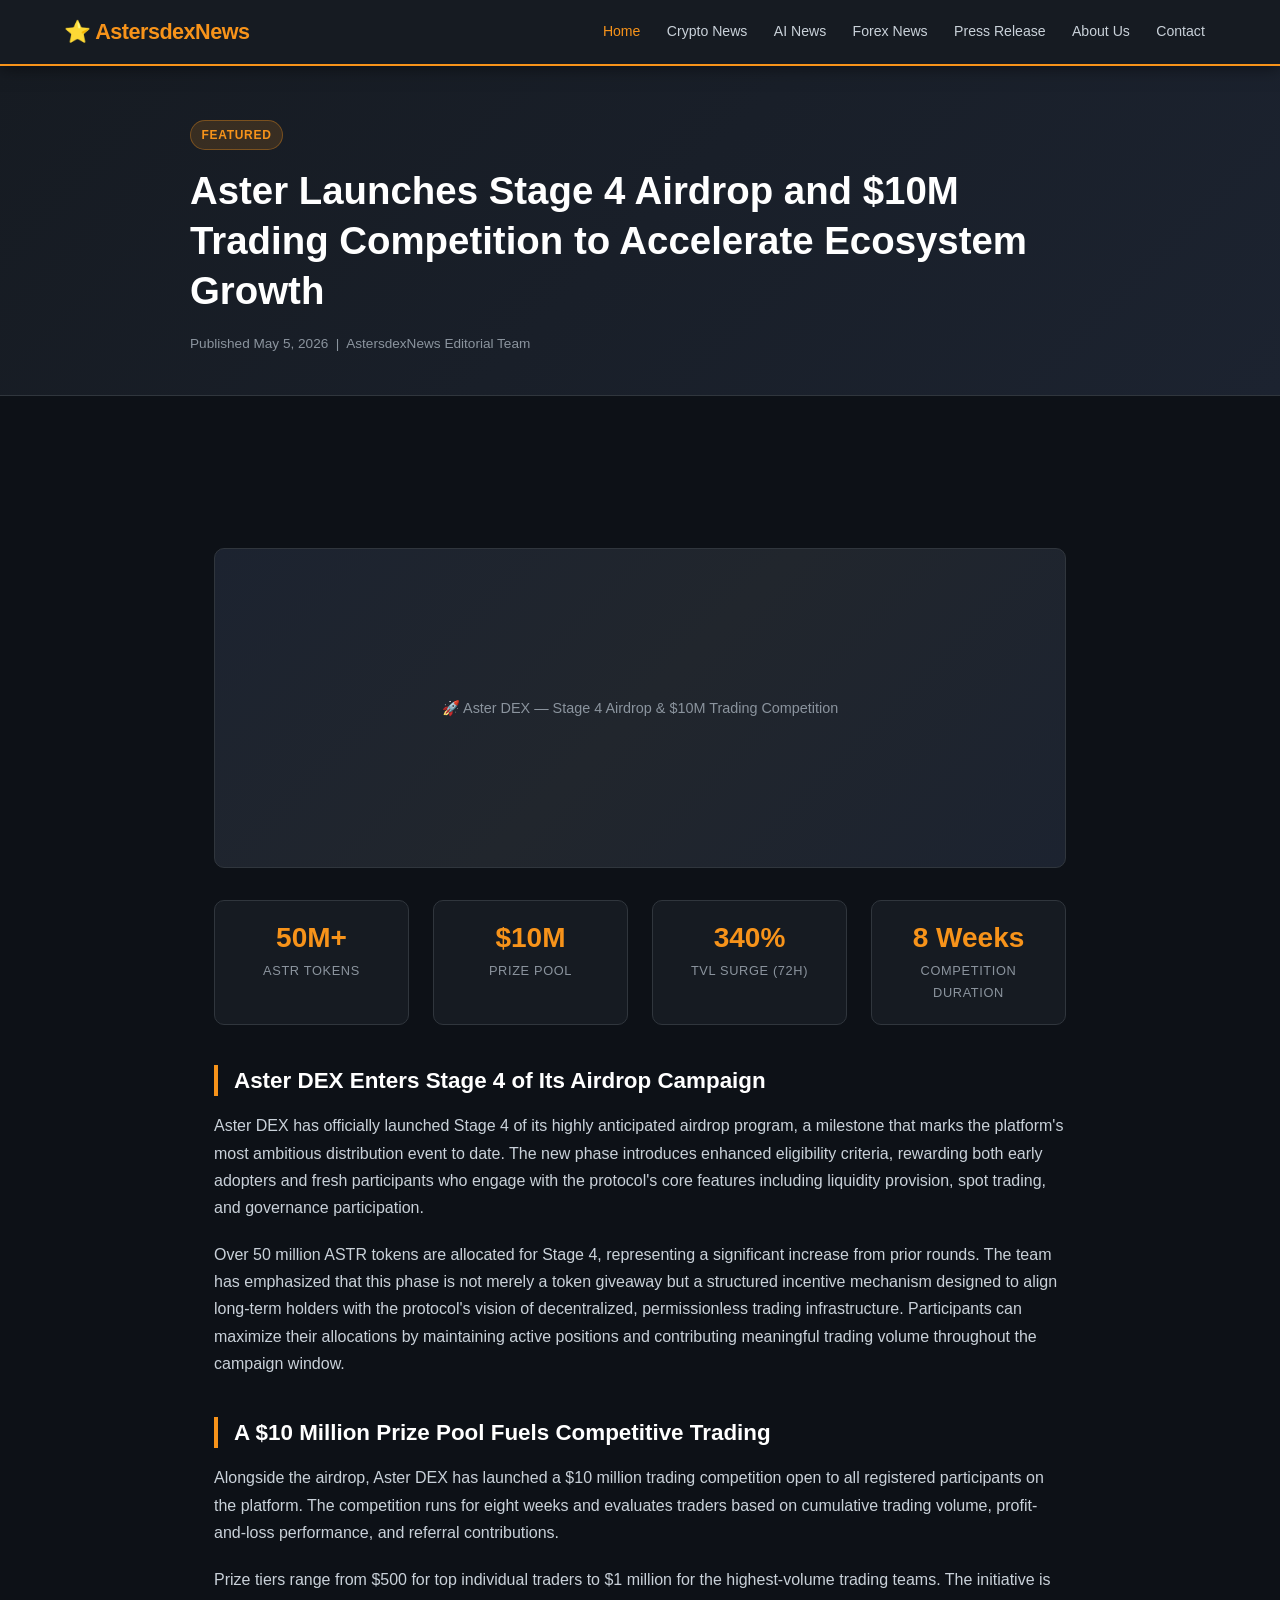
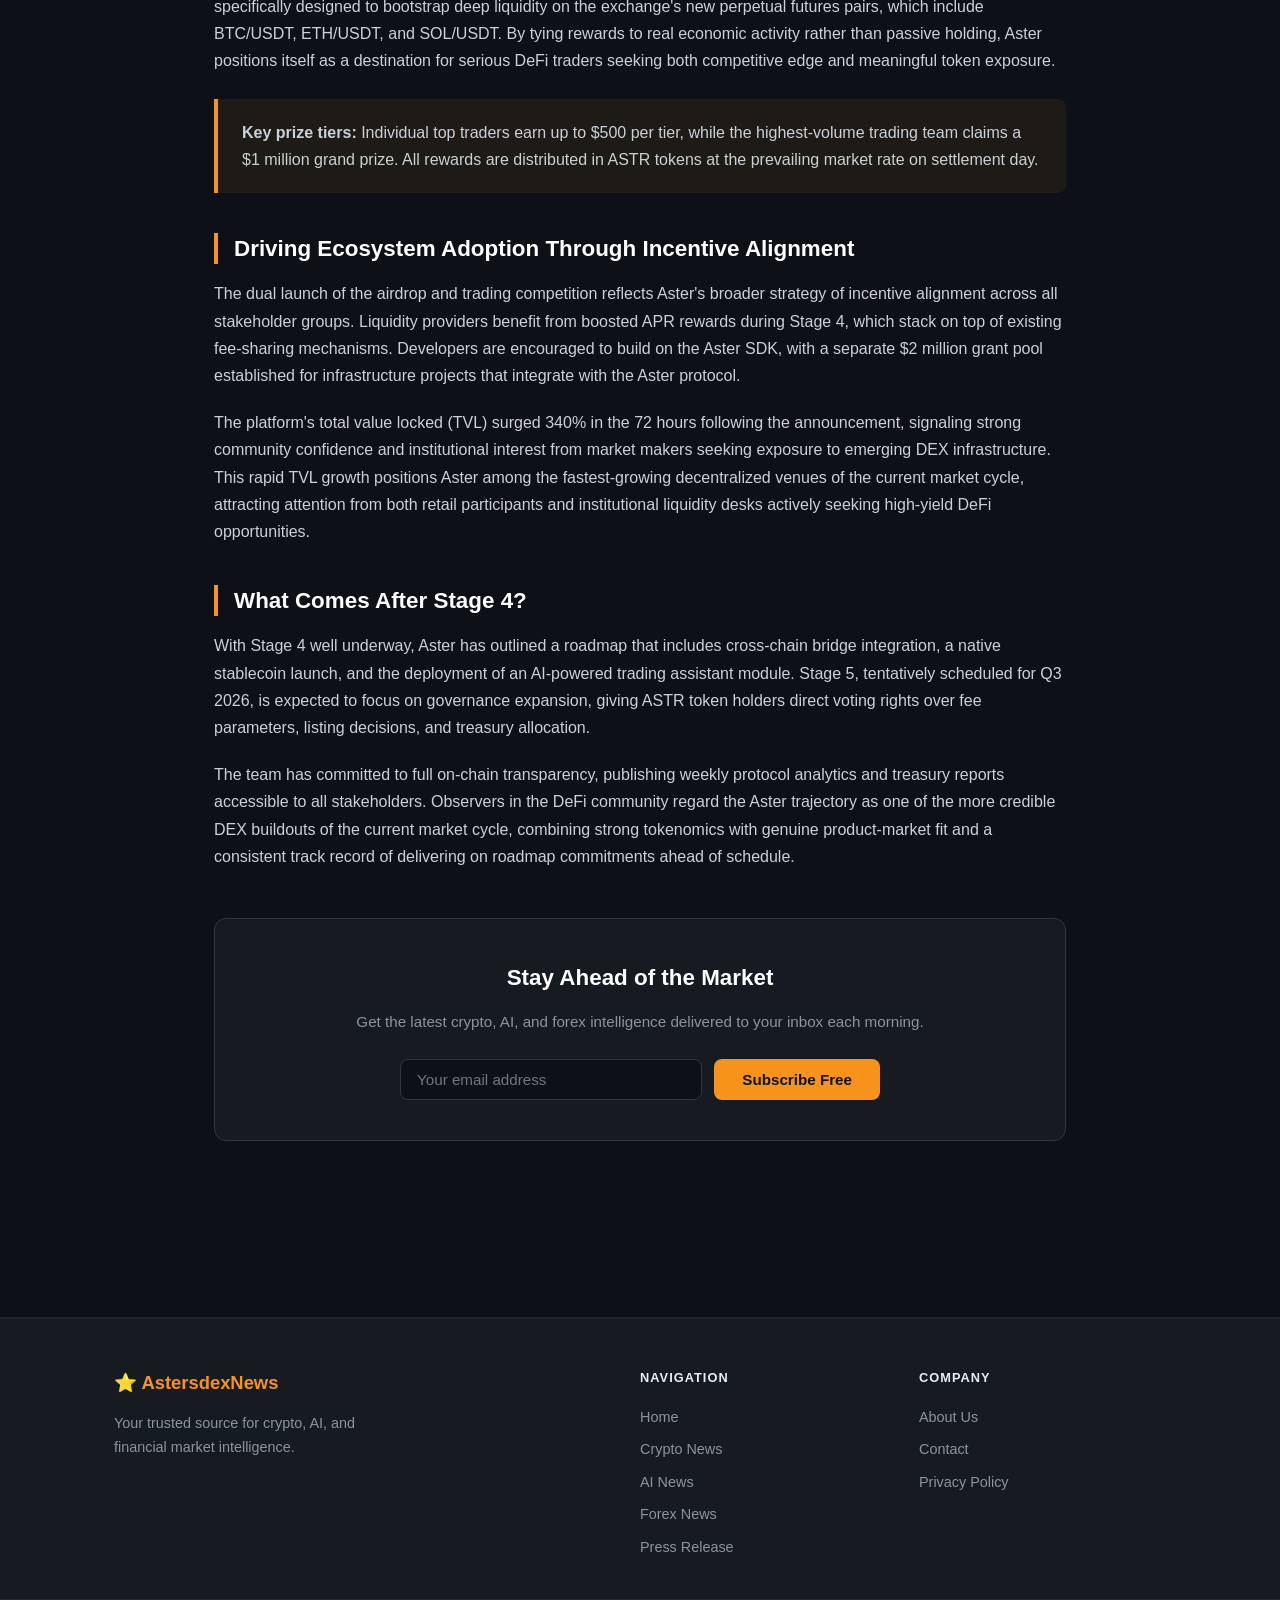
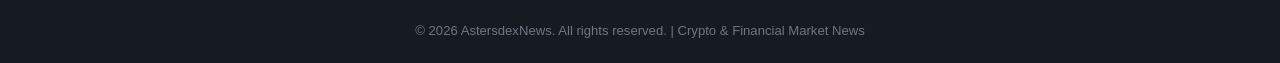
==== index.html @ a5683775 "Rebuild site as AstersdexNews dark-theme crypto news platform - Replace all 8 HTML pages with clean," ====
<!DOCTYPE html>
<html lang="en">
<head>
  <meta charset="UTF-8" />
  <meta name="viewport" content="width=device-width, initial-scale=1.0" />
  <title>Aster Launches Stage 4 Airdrop and $10M Trading Competition — AstersdexNews</title>
  <meta name="description" content="Aster DEX has unveiled its Stage 4 airdrop campaign alongside a $10 million trading competition designed to drive liquidity, attract new participants, and accelerate the overall growth of its decentralized exchange ecosystem." />
  <meta name="robots" content="index, follow" />
  <link rel="canonical" href="index.html" />

  <!-- Open Graph -->
  <meta property="og:type" content="website" />
  <meta property="og:url" content="index.html" />
  <meta property="og:site_name" content="AstersdexNews" />
  <meta property="og:locale" content="en_US" />
  <meta property="og:title" content="Aster Launches Stage 4 Airdrop and $10M Trading Competition — AstersdexNews" />
  <meta property="og:description" content="Aster DEX has unveiled its Stage 4 airdrop campaign alongside a $10 million trading competition designed to drive liquidity, attract new participants, and accelerate the overall growth of its decentralized exchange ecosystem." />

  <!-- Twitter Card -->
  <meta name="twitter:card" content="summary_large_image" />
  <meta name="twitter:title" content="Aster Launches Stage 4 Airdrop and $10M Trading Competition — AstersdexNews" />
  <meta name="twitter:description" content="Aster DEX has unveiled its Stage 4 airdrop campaign alongside a $10 million trading competition designed to drive liquidity, attract new participants, and accelerate the overall growth of its decentralized exchange ecosystem." />

  <link rel="stylesheet" href="style.css" />
</head>
<body>

  <header>
    <div class="site-header">
      <a class="logo" href="index.html">⭐ AstersdexNews</a>
      <nav>
        <a href="index.html" class="active">Home</a>
        <a href="crypto-news.html">Crypto News</a>
        <a href="ai-news.html">AI News</a>
        <a href="forex-news.html">Forex News</a>
        <a href="press-release.html">Press Release</a>
        <a href="about-us.html">About Us</a>
        <a href="contact.html">Contact</a>
      </nav>
    </div>
  </header>

  <div class="page-hero">
    <div class="page-hero-inner">
      <span class="category-badge">Featured</span>
      <h1>Aster Launches Stage 4 Airdrop and $10M Trading Competition to Accelerate Ecosystem Growth</h1>
      <p class="meta">Published May 5, 2026 &nbsp;|&nbsp; AstersdexNews Editorial Team</p>
    </div>
  </div>

  <main>
    <div class="content-wrap">
      <div class="article-hero-img" role="img" aria-label="Aster DEX Stage 4 Airdrop Banner">
        🚀 Aster DEX — Stage 4 Airdrop &amp; $10M Trading Competition
      </div>

      <div class="stats-row">
        <div class="stat-card">
          <div class="stat-value">50M+</div>
          <div class="stat-label">ASTR Tokens</div>
        </div>
        <div class="stat-card">
          <div class="stat-value">$10M</div>
          <div class="stat-label">Prize Pool</div>
        </div>
        <div class="stat-card">
          <div class="stat-value">340%</div>
          <div class="stat-label">TVL Surge (72h)</div>
        </div>
        <div class="stat-card">
          <div class="stat-value">8 Weeks</div>
          <div class="stat-label">Competition Duration</div>
        </div>
      </div>

      <article class="content-body">

        <section>
          <h2>Aster DEX Enters Stage 4 of Its Airdrop Campaign</h2>
          <p>
            Aster DEX has officially launched Stage 4 of its highly anticipated airdrop program, a milestone that marks
            the platform's most ambitious distribution event to date. The new phase introduces enhanced eligibility
            criteria, rewarding both early adopters and fresh participants who engage with the protocol's core features
            including liquidity provision, spot trading, and governance participation.
          </p>
          <p>
            Over 50 million ASTR tokens are allocated for Stage 4, representing a significant increase from prior
            rounds. The team has emphasized that this phase is not merely a token giveaway but a structured incentive
            mechanism designed to align long-term holders with the protocol's vision of decentralized, permissionless
            trading infrastructure. Participants can maximize their allocations by maintaining active positions and
            contributing meaningful trading volume throughout the campaign window.
          </p>
        </section>

        <section>
          <h2>A $10 Million Prize Pool Fuels Competitive Trading</h2>
          <p>
            Alongside the airdrop, Aster DEX has launched a $10 million trading competition open to all registered
            participants on the platform. The competition runs for eight weeks and evaluates traders based on cumulative
            trading volume, profit-and-loss performance, and referral contributions.
          </p>
          <p>
            Prize tiers range from $500 for top individual traders to $1 million for the highest-volume trading teams.
            The initiative is specifically designed to bootstrap deep liquidity on the exchange's new perpetual futures
            pairs, which include BTC/USDT, ETH/USDT, and SOL/USDT. By tying rewards to real economic activity rather
            than passive holding, Aster positions itself as a destination for serious DeFi traders seeking both
            competitive edge and meaningful token exposure.
          </p>

          <div class="callout">
            <p><strong>Key prize tiers:</strong> Individual top traders earn up to $500 per tier, while the
            highest-volume trading team claims a $1 million grand prize. All rewards are distributed in ASTR tokens
            at the prevailing market rate on settlement day.</p>
          </div>
        </section>

        <section>
          <h2>Driving Ecosystem Adoption Through Incentive Alignment</h2>
          <p>
            The dual launch of the airdrop and trading competition reflects Aster's broader strategy of incentive
            alignment across all stakeholder groups. Liquidity providers benefit from boosted APR rewards during Stage 4,
            which stack on top of existing fee-sharing mechanisms. Developers are encouraged to build on the Aster SDK,
            with a separate $2 million grant pool established for infrastructure projects that integrate with the
            Aster protocol.
          </p>
          <p>
            The platform's total value locked (TVL) surged 340% in the 72 hours following the announcement, signaling
            strong community confidence and institutional interest from market makers seeking exposure to emerging DEX
            infrastructure. This rapid TVL growth positions Aster among the fastest-growing decentralized venues of
            the current market cycle, attracting attention from both retail participants and institutional liquidity
            desks actively seeking high-yield DeFi opportunities.
          </p>
        </section>

        <section>
          <h2>What Comes After Stage 4?</h2>
          <p>
            With Stage 4 well underway, Aster has outlined a roadmap that includes cross-chain bridge integration, a
            native stablecoin launch, and the deployment of an AI-powered trading assistant module. Stage 5,
            tentatively scheduled for Q3 2026, is expected to focus on governance expansion, giving ASTR token holders
            direct voting rights over fee parameters, listing decisions, and treasury allocation.
          </p>
          <p>
            The team has committed to full on-chain transparency, publishing weekly protocol analytics and treasury
            reports accessible to all stakeholders. Observers in the DeFi community regard the Aster trajectory as
            one of the more credible DEX buildouts of the current market cycle, combining strong tokenomics with
            genuine product-market fit and a consistent track record of delivering on roadmap commitments ahead
            of schedule.
          </p>
        </section>

      </article>

      <div class="subscribe-section">
        <h2>Stay Ahead of the Market</h2>
        <p>Get the latest crypto, AI, and forex intelligence delivered to your inbox each morning.</p>
        <form class="subscribe-form" action="#" method="post">
          <input type="email" name="email" placeholder="Your email address" required />
          <button type="submit" class="btn">Subscribe Free</button>
        </form>
      </div>
    </div>
  </main>

  <footer>
    <div class="footer-inner">
      <div class="footer-brand">
        <strong>⭐ AstersdexNews</strong>
        <p>Your trusted source for crypto, AI, and financial market intelligence.</p>
      </div>
      <div class="footer-links">
        <h4>Navigation</h4>
        <a href="index.html">Home</a>
        <a href="crypto-news.html">Crypto News</a>
        <a href="ai-news.html">AI News</a>
        <a href="forex-news.html">Forex News</a>
        <a href="press-release.html">Press Release</a>
      </div>
      <div class="footer-links">
        <h4>Company</h4>
        <a href="about-us.html">About Us</a>
        <a href="contact.html">Contact</a>
        <a href="privacy-policy.html">Privacy Policy</a>
      </div>
    </div>
    <div class="footer-bottom">
      <p>© 2026 AstersdexNews. All rights reserved. | Crypto &amp; Financial Market News</p>
    </div>
  </footer>

</body>
</html>
---- style.css ----
/* =============================================
   AstersdexNews — style.css
   Dark theme, orange accent (#f7931a)
   ============================================= */

/* --- Reset --- */
*, *::before, *::after { box-sizing: border-box; margin: 0; padding: 0; }
html { scroll-behavior: smooth; }
img { max-width: 100%; display: block; }
a { text-decoration: none; color: inherit; }
ul { list-style: none; }

/* --- Base --- */
body {
  font-family: 'Inter', 'Roboto', sans-serif;
  background: #0d1117;
  color: #e6edf3;
  font-size: 16px;
  line-height: 1.7;
  min-height: 100vh;
}

/* --- Google Fonts import --- */
@import url('https://fonts.googleapis.com/css2?family=Inter:wght@400;500;600;700&family=Roboto:wght@400;500;700&display=swap');

/* =============================================
   HEADER / NAV
   ============================================= */
header {
  position: fixed;
  top: 0;
  left: 0;
  width: 100%;
  z-index: 1000;
  background: #161b22;
  border-bottom: 2px solid #f7931a;
  box-shadow: 0 2px 16px rgba(0,0,0,0.5);
}

.site-header {
  max-width: 1200px;
  margin: 0 auto;
  padding: 0 1.5rem;
  display: flex;
  align-items: center;
  justify-content: space-between;
  height: 64px;
}

.logo {
  font-size: 1.35rem;
  font-weight: 700;
  color: #f7931a;
  letter-spacing: -0.5px;
  white-space: nowrap;
}
.logo:hover { color: #ffaa44; }

nav {
  display: flex;
  gap: 0.25rem;
  flex-wrap: wrap;
  align-items: center;
}

nav a {
  color: #c9d1d9;
  font-size: 0.88rem;
  font-weight: 500;
  padding: 0.35rem 0.7rem;
  border-radius: 6px;
  transition: color 0.2s, background 0.2s;
}
nav a:hover { color: #f7931a; background: rgba(247,147,26,0.08); }
nav a.active { color: #f7931a; }

/* Push content below fixed header */
body > main,
.page-wrapper { padding-top: 80px; }

/* =============================================
   LAYOUT / CONTENT
   ============================================= */
.content-wrap {
  max-width: 900px;
  margin: 0 auto;
  padding: 2.5rem 1.5rem 4rem;
}

.wide-wrap {
  max-width: 1100px;
  margin: 0 auto;
  padding: 2.5rem 1.5rem 4rem;
}

/* =============================================
   HERO / PAGE BANNER
   ============================================= */
.page-hero {
  background: linear-gradient(135deg, #161b22 0%, #1c2330 100%);
  border-bottom: 1px solid #30363d;
  padding: 3.5rem 1.5rem 2.5rem;
  margin-top: 64px;
}

.page-hero-inner {
  max-width: 900px;
  margin: 0 auto;
}

.page-hero .category-badge {
  margin-bottom: 1rem;
}

.page-hero h1 {
  font-size: clamp(1.6rem, 4vw, 2.4rem);
  font-weight: 700;
  line-height: 1.3;
  color: #ffffff;
  margin-bottom: 1rem;
}

.page-hero .meta {
  font-size: 0.85rem;
  color: #8b949e;
}

/* Article hero image placeholder */
.article-hero-img {
  width: 100%;
  height: 320px;
  background: linear-gradient(135deg, #1c2330 0%, #21262d 50%, #1c2330 100%);
  border-radius: 10px;
  margin: 2rem 0;
  display: flex;
  align-items: center;
  justify-content: center;
  border: 1px solid #30363d;
  color: #8b949e;
  font-size: 0.9rem;
}

/* =============================================
   TYPOGRAPHY / SECTIONS
   ============================================= */
.content-body h2 {
  font-size: 1.4rem;
  font-weight: 700;
  color: #ffffff;
  margin: 2.5rem 0 1rem;
  padding-left: 1rem;
  border-left: 4px solid #f7931a;
  line-height: 1.4;
}

.content-body h3 {
  font-size: 1.15rem;
  font-weight: 600;
  color: #e6edf3;
  margin: 1.5rem 0 0.75rem;
}

.content-body p {
  color: #c9d1d9;
  margin-bottom: 1.25rem;
  font-size: 1rem;
}

.content-body section {
  margin-bottom: 2rem;
}

/* Section headings (outside .content-body) */
.section-title {
  font-size: 1.5rem;
  font-weight: 700;
  color: #ffffff;
  padding-left: 1rem;
  border-left: 4px solid #f7931a;
  margin-bottom: 1.5rem;
  line-height: 1.3;
}

/* =============================================
   CATEGORY BADGES
   ============================================= */
.category-badge {
  display: inline-block;
  background: rgba(247, 147, 26, 0.15);
  color: #f7931a;
  border: 1px solid rgba(247, 147, 26, 0.35);
  font-size: 0.75rem;
  font-weight: 600;
  text-transform: uppercase;
  letter-spacing: 0.06em;
  padding: 0.25rem 0.65rem;
  border-radius: 20px;
}

/* =============================================
   NEWS CARDS GRID
   ============================================= */
.news-grid {
  display: grid;
  grid-template-columns: repeat(auto-fill, minmax(280px, 1fr));
  gap: 1.5rem;
  margin: 2rem 0;
}

.news-card {
  background: #161b22;
  border: 1px solid #30363d;
  border-radius: 10px;
  padding: 1.5rem;
  transition: border-color 0.25s, transform 0.25s, box-shadow 0.25s;
  display: flex;
  flex-direction: column;
  gap: 0.75rem;
}

.news-card:hover {
  border-color: #f7931a;
  transform: translateY(-3px);
  box-shadow: 0 8px 24px rgba(247, 147, 26, 0.12);
}

.news-card .card-headline {
  font-size: 1.05rem;
  font-weight: 700;
  color: #ffffff;
  line-height: 1.4;
}

.news-card .card-headline a:hover { color: #f7931a; }

.news-card .card-summary {
  font-size: 0.9rem;
  color: #8b949e;
  flex: 1;
}

.news-card .card-footer {
  display: flex;
  align-items: center;
  justify-content: space-between;
  flex-wrap: wrap;
  gap: 0.5rem;
  margin-top: 0.25rem;
}

.news-card .card-date {
  font-size: 0.78rem;
  color: #6e7681;
}

/* Press release cards */
.pr-card {
  background: #161b22;
  border: 1px solid #30363d;
  border-radius: 10px;
  padding: 1.75rem;
  margin-bottom: 1.5rem;
  transition: border-color 0.25s, box-shadow 0.25s;
}

.pr-card:hover {
  border-color: #f7931a;
  box-shadow: 0 6px 20px rgba(247, 147, 26, 0.1);
}

.pr-card .pr-date {
  font-size: 0.8rem;
  color: #6e7681;
  margin-bottom: 0.5rem;
}

.pr-card .pr-title {
  font-size: 1.15rem;
  font-weight: 700;
  color: #ffffff;
  margin-bottom: 0.75rem;
  line-height: 1.4;
}

.pr-card .pr-excerpt {
  font-size: 0.92rem;
  color: #8b949e;
  line-height: 1.65;
}

/* =============================================
   SUBSCRIBE FORM
   ============================================= */
.subscribe-section {
  background: #161b22;
  border: 1px solid #30363d;
  border-radius: 12px;
  padding: 2.5rem 2rem;
  text-align: center;
  margin: 3rem 0;
}

.subscribe-section h2 {
  font-size: 1.4rem;
  font-weight: 700;
  color: #ffffff;
  margin-bottom: 0.75rem;
}

.subscribe-section p {
  color: #8b949e;
  font-size: 0.95rem;
  margin-bottom: 1.5rem;
}

.subscribe-form {
  display: flex;
  gap: 0.75rem;
  max-width: 480px;
  margin: 0 auto;
  flex-wrap: wrap;
}

.subscribe-form input[type="email"] {
  flex: 1;
  min-width: 200px;
  background: #0d1117;
  border: 1px solid #30363d;
  color: #e6edf3;
  padding: 0.7rem 1rem;
  border-radius: 8px;
  font-size: 0.95rem;
  outline: none;
  transition: border-color 0.2s;
}

.subscribe-form input[type="email"]:focus { border-color: #f7931a; }
.subscribe-form input[type="email"]::placeholder { color: #6e7681; }

/* =============================================
   CONTACT FORM
   ============================================= */
.contact-grid {
  display: grid;
  grid-template-columns: 1fr 1fr;
  gap: 3rem;
  margin-top: 1rem;
}

@media (max-width: 700px) { .contact-grid { grid-template-columns: 1fr; } }

.contact-info h2 {
  font-size: 1.4rem;
  font-weight: 700;
  color: #ffffff;
  padding-left: 1rem;
  border-left: 4px solid #f7931a;
  margin-bottom: 1.25rem;
}

.contact-info p { color: #c9d1d9; font-size: 0.95rem; margin-bottom: 1rem; }

.contact-form-wrap h2 {
  font-size: 1.4rem;
  font-weight: 700;
  color: #ffffff;
  padding-left: 1rem;
  border-left: 4px solid #f7931a;
  margin-bottom: 1.25rem;
}

.contact-form { display: flex; flex-direction: column; gap: 1rem; }

.form-group { display: flex; flex-direction: column; gap: 0.4rem; }

.form-group label {
  font-size: 0.85rem;
  font-weight: 600;
  color: #8b949e;
  text-transform: uppercase;
  letter-spacing: 0.04em;
}

.form-group input,
.form-group select,
.form-group textarea {
  background: #161b22;
  border: 1px solid #30363d;
  color: #e6edf3;
  padding: 0.75rem 1rem;
  border-radius: 8px;
  font-size: 0.95rem;
  font-family: inherit;
  outline: none;
  transition: border-color 0.2s;
  -webkit-appearance: none;
}

.form-group input:focus,
.form-group select:focus,
.form-group textarea:focus { border-color: #f7931a; }

.form-group input::placeholder,
.form-group textarea::placeholder { color: #6e7681; }

.form-group select option { background: #161b22; }

.form-group textarea { resize: vertical; min-height: 140px; }

/* =============================================
   BUTTONS
   ============================================= */
.btn {
  display: inline-block;
  background: #f7931a;
  color: #0d1117;
  font-weight: 700;
  font-size: 0.95rem;
  padding: 0.75rem 1.75rem;
  border: none;
  border-radius: 8px;
  cursor: pointer;
  transition: background 0.2s, transform 0.15s;
  font-family: inherit;
}
.btn:hover { background: #ffaa44; transform: translateY(-1px); }
.btn:active { transform: translateY(0); }

.btn-outline {
  background: transparent;
  color: #f7931a;
  border: 2px solid #f7931a;
}
.btn-outline:hover { background: rgba(247,147,26,0.1); }

/* =============================================
   INFO BOXES / CALLOUTS
   ============================================= */
.callout {
  background: rgba(247, 147, 26, 0.07);
  border-left: 4px solid #f7931a;
  border-radius: 0 8px 8px 0;
  padding: 1.25rem 1.5rem;
  margin: 1.5rem 0;
}
.callout p { color: #c9d1d9; margin: 0; }

/* =============================================
   STATS ROW
   ============================================= */
.stats-row {
  display: flex;
  gap: 1.5rem;
  flex-wrap: wrap;
  margin: 2rem 0;
}

.stat-card {
  flex: 1;
  min-width: 160px;
  background: #161b22;
  border: 1px solid #30363d;
  border-radius: 10px;
  padding: 1.25rem 1.5rem;
  text-align: center;
}

.stat-card .stat-value {
  font-size: 1.75rem;
  font-weight: 700;
  color: #f7931a;
  line-height: 1.2;
}

.stat-card .stat-label {
  font-size: 0.8rem;
  color: #8b949e;
  margin-top: 0.35rem;
  text-transform: uppercase;
  letter-spacing: 0.05em;
}

/* =============================================
   ABOUT PAGE
   ============================================= */
.team-values {
  display: grid;
  grid-template-columns: repeat(auto-fill, minmax(240px, 1fr));
  gap: 1.25rem;
  margin: 1.5rem 0;
}

.value-card {
  background: #161b22;
  border: 1px solid #30363d;
  border-radius: 10px;
  padding: 1.5rem;
}

.value-card .value-icon { font-size: 1.75rem; margin-bottom: 0.75rem; }
.value-card h3 { font-size: 1rem; font-weight: 700; color: #fff; margin-bottom: 0.5rem; }
.value-card p { font-size: 0.88rem; color: #8b949e; }

/* =============================================
   PRIVACY POLICY
   ============================================= */
.policy-section {
  border-bottom: 1px solid #21262d;
  padding-bottom: 2rem;
  margin-bottom: 2rem;
}
.policy-section:last-child { border-bottom: none; }

/* =============================================
   FOOTER
   ============================================= */
footer {
  background: #161b22;
  border-top: 2px solid #21262d;
  margin-top: 4rem;
}

.footer-inner {
  max-width: 1100px;
  margin: 0 auto;
  padding: 3rem 1.5rem 2rem;
  display: grid;
  grid-template-columns: 2fr 1fr 1fr;
  gap: 2rem;
}

.footer-brand strong {
  font-size: 1.15rem;
  color: #f7931a;
  display: block;
  margin-bottom: 0.75rem;
}

.footer-brand p { font-size: 0.9rem; color: #8b949e; max-width: 280px; }

.footer-links h4 {
  font-size: 0.8rem;
  font-weight: 700;
  color: #e6edf3;
  text-transform: uppercase;
  letter-spacing: 0.08em;
  margin-bottom: 1rem;
}

.footer-links a {
  display: block;
  font-size: 0.9rem;
  color: #8b949e;
  margin-bottom: 0.5rem;
  transition: color 0.2s;
}
.footer-links a:hover { color: #f7931a; }

.footer-bottom {
  border-top: 1px solid #21262d;
  text-align: center;
  padding: 1.25rem 1.5rem;
}
.footer-bottom p { font-size: 0.82rem; color: #6e7681; }

/* =============================================
   RESPONSIVE
   ============================================= */
@media (max-width: 900px) {
  .footer-inner { grid-template-columns: 1fr 1fr; }
  .footer-brand { grid-column: 1 / -1; }
}

@media (max-width: 640px) {
  .site-header { flex-direction: column; height: auto; padding: 0.75rem 1rem; gap: 0.5rem; }
  nav { gap: 0.15rem; justify-content: center; }
  nav a { font-size: 0.8rem; padding: 0.3rem 0.5rem; }
  .page-hero { padding: 2rem 1rem 1.5rem; }
  .footer-inner { grid-template-columns: 1fr; }
  .news-grid { grid-template-columns: 1fr; }
  .stats-row { flex-direction: column; }
  body > main, .page-wrapper { padding-top: 110px; }
}

@media (max-width: 480px) {
  .subscribe-form { flex-direction: column; }
  .subscribe-form input[type="email"], .subscribe-form .btn { width: 100%; }
}
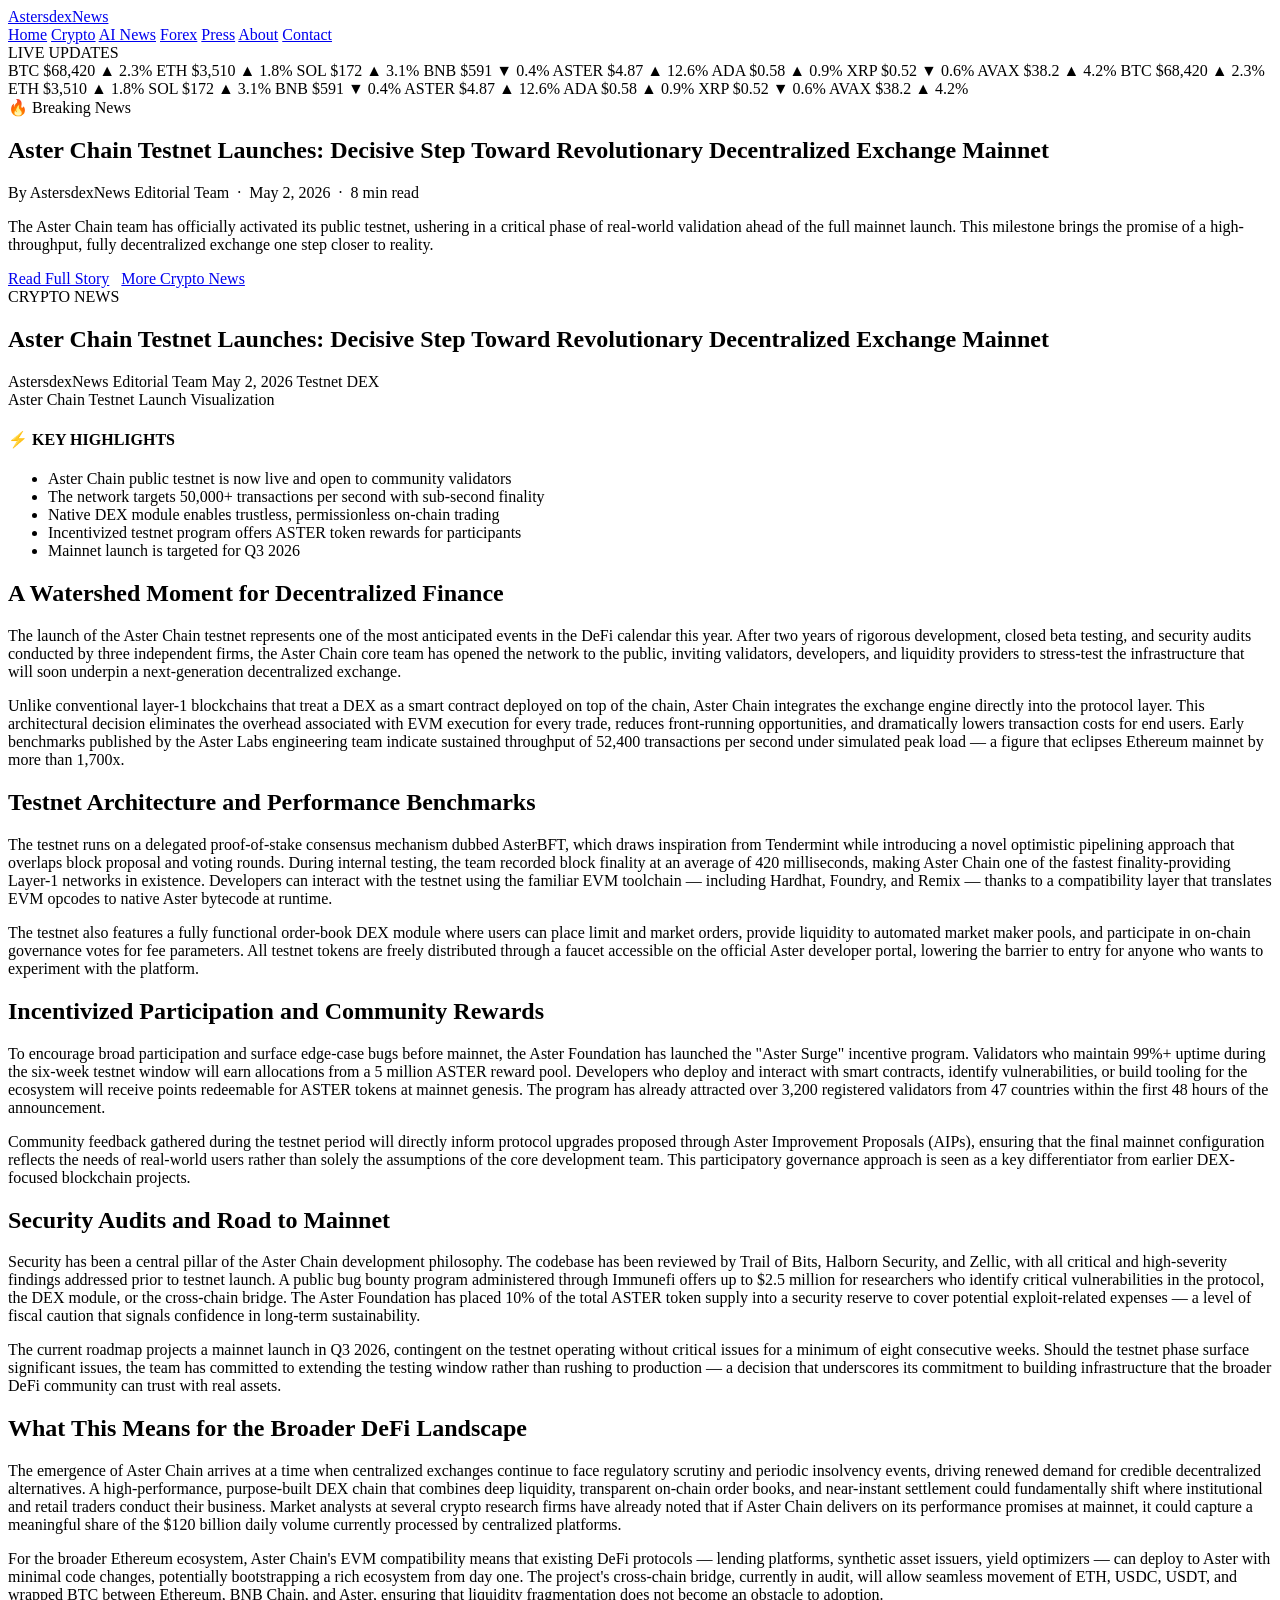
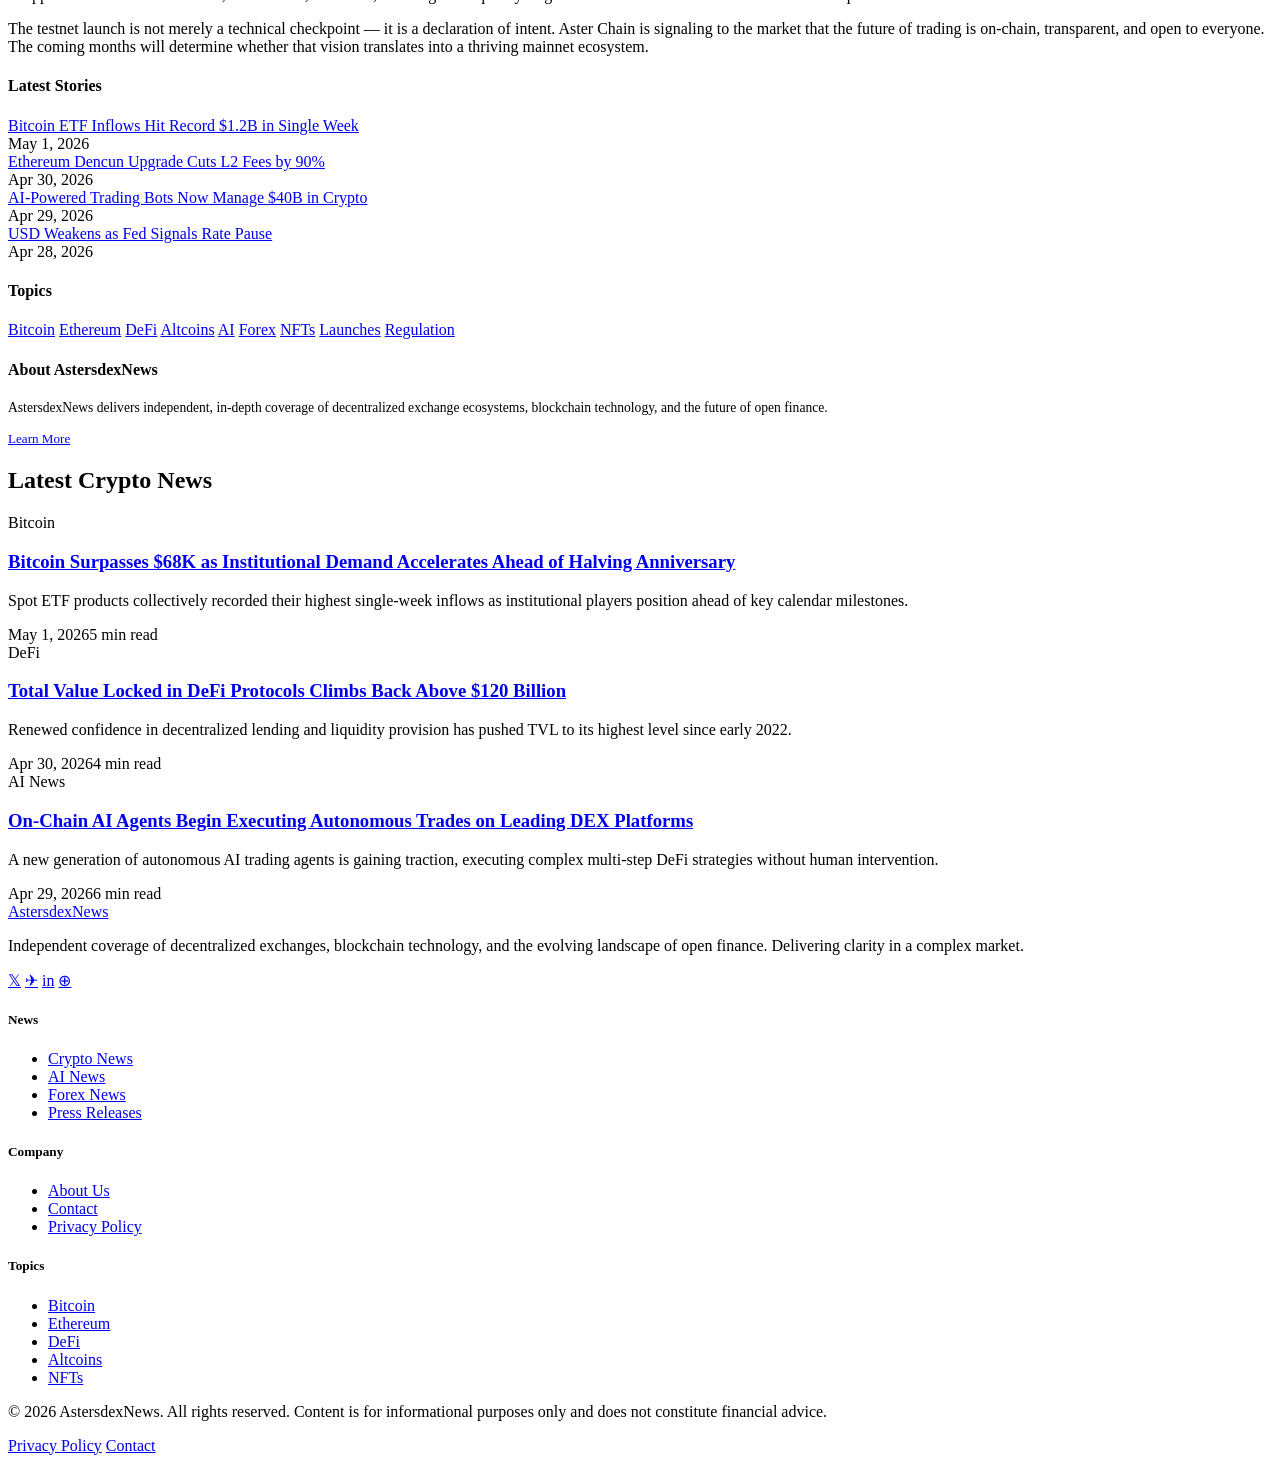
==== commit cba0074c: "Restructure site as AstersdexNews with new style, content, meta, header/footer Agent-Logs-Url: https" ====
--- a/index.html
+++ b/index.html
@@ -1,192 +1,304 @@
 <!DOCTYPE html>
 <html lang="en">
 <head>
-  <meta charset="UTF-8" />
-  <meta name="viewport" content="width=device-width, initial-scale=1.0" />
-  <title>Aster Launches Stage 4 Airdrop and $10M Trading Competition — AstersdexNews</title>
-  <meta name="description" content="Aster DEX has unveiled its Stage 4 airdrop campaign alongside a $10 million trading competition designed to drive liquidity, attract new participants, and accelerate the overall growth of its decentralized exchange ecosystem." />
-  <meta name="robots" content="index, follow" />
-  <link rel="canonical" href="index.html" />
-
-  <!-- Open Graph -->
-  <meta property="og:type" content="website" />
-  <meta property="og:url" content="index.html" />
-  <meta property="og:site_name" content="AstersdexNews" />
-  <meta property="og:locale" content="en_US" />
-  <meta property="og:title" content="Aster Launches Stage 4 Airdrop and $10M Trading Competition — AstersdexNews" />
-  <meta property="og:description" content="Aster DEX has unveiled its Stage 4 airdrop campaign alongside a $10 million trading competition designed to drive liquidity, attract new participants, and accelerate the overall growth of its decentralized exchange ecosystem." />
-
-  <!-- Twitter Card -->
-  <meta name="twitter:card" content="summary_large_image" />
-  <meta name="twitter:title" content="Aster Launches Stage 4 Airdrop and $10M Trading Competition — AstersdexNews" />
-  <meta name="twitter:description" content="Aster DEX has unveiled its Stage 4 airdrop campaign alongside a $10 million trading competition designed to drive liquidity, attract new participants, and accelerate the overall growth of its decentralized exchange ecosystem." />
-
-  <link rel="stylesheet" href="style.css" />
+  <meta charset="UTF-8">
+  <meta name="viewport" content="width=device-width, initial-scale=1.0">
+  <title>Aster Chain Testnet Launches: Decisive Step Toward Revolutionary Decentralized Exchange Mainnet - AstersdexNews</title>
+  <meta name="description" content="Aster Chain officially launches its public testnet, marking a major milestone on the path toward the revolutionary Aster DEX mainnet. Explore performance benchmarks, community participation, and what comes next.">
+  <meta name="robots" content="index, follow, max-snippet:-1, max-image-preview:large, max-video-preview:-1">
+  <meta property="og:type" content="article">
+  <meta property="og:title" content="Aster Chain Testnet Launches: Decisive Step Toward Revolutionary Decentralized Exchange Mainnet">
+  <meta property="og:description" content="Aster Chain officially launches its public testnet, marking a major milestone on the path toward the revolutionary Aster DEX mainnet.">
+  <meta property="og:site_name" content="AstersdexNews">
+  <meta property="og:locale" content="en_US">
+  <meta name="twitter:card" content="summary_large_image">
+  <meta name="twitter:title" content="Aster Chain Testnet Launches: Decisive Step Toward Revolutionary Decentralized Exchange Mainnet">
+  <meta name="twitter:description" content="Aster Chain officially launches its public testnet, marking a major milestone on the path toward the revolutionary Aster DEX mainnet.">
+  <meta name="author" content="AstersdexNews Editorial Team">
+  <link rel="canonical" href="https://astersdexnews.com/">
 </head>
 <body>
 
-  <header>
-    <div class="site-header">
-      <a class="logo" href="index.html">⭐ AstersdexNews</a>
-      <nav>
-        <a href="index.html" class="active">Home</a>
-        <a href="crypto-news.html">Crypto News</a>
-        <a href="ai-news.html">AI News</a>
-        <a href="forex-news.html">Forex News</a>
-        <a href="press-release.html">Press Release</a>
-        <a href="about-us.html">About Us</a>
-        <a href="contact.html">Contact</a>
-      </nav>
+<!-- HEADER -->
+<header class="site-header">
+  <div class="header-inner">
+    <a href="index.html" class="site-logo">Asters<span>dex</span>News</a>
+    <nav class="site-nav">
+      <a href="index.html" class="active">Home</a>
+      <a href="crypto-news.html">Crypto</a>
+      <a href="ai-news.html">AI News</a>
+      <a href="forex-news.html">Forex</a>
+      <a href="press-release.html">Press</a>
+      <a href="about-us.html">About</a>
+      <a href="contact.html">Contact</a>
+    </nav>
+    <span class="header-tag">LIVE UPDATES</span>
+  </div>
+</header>
+
+<!-- TICKER -->
+<div class="ticker-bar">
+  <div class="ticker-inner">
+    <span class="ticker-item">BTC <span class="up">$68,420 ▲ 2.3%</span></span>
+    <span class="ticker-item">ETH <span class="up">$3,510 ▲ 1.8%</span></span>
+    <span class="ticker-item">SOL <span class="up">$172 ▲ 3.1%</span></span>
+    <span class="ticker-item">BNB <span class="down">$591 ▼ 0.4%</span></span>
+    <span class="ticker-item">ASTER <span class="up">$4.87 ▲ 12.6%</span></span>
+    <span class="ticker-item">ADA <span class="up">$0.58 ▲ 0.9%</span></span>
+    <span class="ticker-item">XRP <span class="down">$0.52 ▼ 0.6%</span></span>
+    <span class="ticker-item">AVAX <span class="up">$38.2 ▲ 4.2%</span></span>
+    <span class="ticker-item">BTC <span class="up">$68,420 ▲ 2.3%</span></span>
+    <span class="ticker-item">ETH <span class="up">$3,510 ▲ 1.8%</span></span>
+    <span class="ticker-item">SOL <span class="up">$172 ▲ 3.1%</span></span>
+    <span class="ticker-item">BNB <span class="down">$591 ▼ 0.4%</span></span>
+    <span class="ticker-item">ASTER <span class="up">$4.87 ▲ 12.6%</span></span>
+    <span class="ticker-item">ADA <span class="up">$0.58 ▲ 0.9%</span></span>
+    <span class="ticker-item">XRP <span class="down">$0.52 ▼ 0.6%</span></span>
+    <span class="ticker-item">AVAX <span class="up">$38.2 ▲ 4.2%</span></span>
+  </div>
+</div>
+
+<!-- HERO -->
+<section class="hero">
+  <div class="hero-inner">
+    <span class="hero-label">🔥 Breaking News</span>
+    <h1>Aster Chain Testnet Launches: Decisive Step Toward Revolutionary Decentralized Exchange Mainnet</h1>
+    <div class="hero-meta">
+      <span>By AstersdexNews Editorial Team</span> &nbsp;·&nbsp;
+      <span>May 2, 2026</span> &nbsp;·&nbsp;
+      <span>8 min read</span>
     </div>
-  </header>
-
-  <div class="page-hero">
-    <div class="page-hero-inner">
-      <span class="category-badge">Featured</span>
-      <h1>Aster Launches Stage 4 Airdrop and $10M Trading Competition to Accelerate Ecosystem Growth</h1>
-      <p class="meta">Published May 5, 2026 &nbsp;|&nbsp; AstersdexNews Editorial Team</p>
+    <p class="hero-excerpt">
+      The Aster Chain team has officially activated its public testnet, ushering in a critical phase of real-world validation ahead of the full mainnet launch. This milestone brings the promise of a high-throughput, fully decentralized exchange one step closer to reality.
+    </p>
+    <a href="#article" class="btn btn-primary">Read Full Story</a>
+    &nbsp;
+    <a href="crypto-news.html" class="btn btn-outline">More Crypto News</a>
+  </div>
+</section>
+
+<!-- ARTICLE -->
+<div class="container" id="article">
+  <div class="article-layout">
+    <article>
+      <div class="article-header">
+        <span class="tag">CRYPTO NEWS</span>
+        <h1>Aster Chain Testnet Launches: Decisive Step Toward Revolutionary Decentralized Exchange Mainnet</h1>
+        <div class="article-meta">
+          <span>AstersdexNews Editorial Team</span>
+          <span>May 2, 2026</span>
+          <span><span class="badge badge-cyan">Testnet</span> <span class="badge badge-purple">DEX</span></span>
+        </div>
+      </div>
+
+      <div class="article-img">
+        <div class="article-img-placeholder">Aster Chain Testnet Launch Visualization</div>
+      </div>
+
+      <div class="article-body">
+
+        <div class="key-points">
+          <h4>⚡ KEY HIGHLIGHTS</h4>
+          <ul>
+            <li>Aster Chain public testnet is now live and open to community validators</li>
+            <li>The network targets 50,000+ transactions per second with sub-second finality</li>
+            <li>Native DEX module enables trustless, permissionless on-chain trading</li>
+            <li>Incentivized testnet program offers ASTER token rewards for participants</li>
+            <li>Mainnet launch is targeted for Q3 2026</li>
+          </ul>
+        </div>
+
+        <h2>A Watershed Moment for Decentralized Finance</h2>
+        <p>
+          The launch of the Aster Chain testnet represents one of the most anticipated events in the DeFi calendar this year. After two years of rigorous development, closed beta testing, and security audits conducted by three independent firms, the Aster Chain core team has opened the network to the public, inviting validators, developers, and liquidity providers to stress-test the infrastructure that will soon underpin a next-generation decentralized exchange.
+        </p>
+        <p>
+          Unlike conventional layer-1 blockchains that treat a DEX as a smart contract deployed on top of the chain, Aster Chain integrates the exchange engine directly into the protocol layer. This architectural decision eliminates the overhead associated with EVM execution for every trade, reduces front-running opportunities, and dramatically lowers transaction costs for end users. Early benchmarks published by the Aster Labs engineering team indicate sustained throughput of 52,400 transactions per second under simulated peak load — a figure that eclipses Ethereum mainnet by more than 1,700x.
+        </p>
+
+        <h2>Testnet Architecture and Performance Benchmarks</h2>
+        <p>
+          The testnet runs on a delegated proof-of-stake consensus mechanism dubbed AsterBFT, which draws inspiration from Tendermint while introducing a novel optimistic pipelining approach that overlaps block proposal and voting rounds. During internal testing, the team recorded block finality at an average of 420 milliseconds, making Aster Chain one of the fastest finality-providing Layer-1 networks in existence. Developers can interact with the testnet using the familiar EVM toolchain — including Hardhat, Foundry, and Remix — thanks to a compatibility layer that translates EVM opcodes to native Aster bytecode at runtime.
+        </p>
+        <p>
+          The testnet also features a fully functional order-book DEX module where users can place limit and market orders, provide liquidity to automated market maker pools, and participate in on-chain governance votes for fee parameters. All testnet tokens are freely distributed through a faucet accessible on the official Aster developer portal, lowering the barrier to entry for anyone who wants to experiment with the platform.
+        </p>
+
+        <h2>Incentivized Participation and Community Rewards</h2>
+        <p>
+          To encourage broad participation and surface edge-case bugs before mainnet, the Aster Foundation has launched the "Aster Surge" incentive program. Validators who maintain 99%+ uptime during the six-week testnet window will earn allocations from a 5 million ASTER reward pool. Developers who deploy and interact with smart contracts, identify vulnerabilities, or build tooling for the ecosystem will receive points redeemable for ASTER tokens at mainnet genesis. The program has already attracted over 3,200 registered validators from 47 countries within the first 48 hours of the announcement.
+        </p>
+        <p>
+          Community feedback gathered during the testnet period will directly inform protocol upgrades proposed through Aster Improvement Proposals (AIPs), ensuring that the final mainnet configuration reflects the needs of real-world users rather than solely the assumptions of the core development team. This participatory governance approach is seen as a key differentiator from earlier DEX-focused blockchain projects.
+        </p>
+
+        <h2>Security Audits and Road to Mainnet</h2>
+        <p>
+          Security has been a central pillar of the Aster Chain development philosophy. The codebase has been reviewed by Trail of Bits, Halborn Security, and Zellic, with all critical and high-severity findings addressed prior to testnet launch. A public bug bounty program administered through Immunefi offers up to $2.5 million for researchers who identify critical vulnerabilities in the protocol, the DEX module, or the cross-chain bridge. The Aster Foundation has placed 10% of the total ASTER token supply into a security reserve to cover potential exploit-related expenses — a level of fiscal caution that signals confidence in long-term sustainability.
+        </p>
+        <p>
+          The current roadmap projects a mainnet launch in Q3 2026, contingent on the testnet operating without critical issues for a minimum of eight consecutive weeks. Should the testnet phase surface significant issues, the team has committed to extending the testing window rather than rushing to production — a decision that underscores its commitment to building infrastructure that the broader DeFi community can trust with real assets.
+        </p>
+
+        <h2>What This Means for the Broader DeFi Landscape</h2>
+        <p>
+          The emergence of Aster Chain arrives at a time when centralized exchanges continue to face regulatory scrutiny and periodic insolvency events, driving renewed demand for credible decentralized alternatives. A high-performance, purpose-built DEX chain that combines deep liquidity, transparent on-chain order books, and near-instant settlement could fundamentally shift where institutional and retail traders conduct their business. Market analysts at several crypto research firms have already noted that if Aster Chain delivers on its performance promises at mainnet, it could capture a meaningful share of the $120 billion daily volume currently processed by centralized platforms.
+        </p>
+        <p>
+          For the broader Ethereum ecosystem, Aster Chain's EVM compatibility means that existing DeFi protocols — lending platforms, synthetic asset issuers, yield optimizers — can deploy to Aster with minimal code changes, potentially bootstrapping a rich ecosystem from day one. The project's cross-chain bridge, currently in audit, will allow seamless movement of ETH, USDC, USDT, and wrapped BTC between Ethereum, BNB Chain, and Aster, ensuring that liquidity fragmentation does not become an obstacle to adoption.
+        </p>
+        <p>
+          The testnet launch is not merely a technical checkpoint — it is a declaration of intent. Aster Chain is signaling to the market that the future of trading is on-chain, transparent, and open to everyone. The coming months will determine whether that vision translates into a thriving mainnet ecosystem.
+        </p>
+
+      </div>
+    </article>
+
+    <!-- SIDEBAR -->
+    <aside class="sidebar">
+      <div class="sidebar-widget">
+        <h4>Latest Stories</h4>
+        <div class="sidebar-post">
+          <div class="sidebar-post-img"></div>
+          <div>
+            <div class="sidebar-post-title"><a href="crypto-news.html">Bitcoin ETF Inflows Hit Record $1.2B in Single Week</a></div>
+            <div class="sidebar-post-meta">May 1, 2026</div>
+          </div>
+        </div>
+        <div class="sidebar-post">
+          <div class="sidebar-post-img"></div>
+          <div>
+            <div class="sidebar-post-title"><a href="crypto-news.html">Ethereum Dencun Upgrade Cuts L2 Fees by 90%</a></div>
+            <div class="sidebar-post-meta">Apr 30, 2026</div>
+          </div>
+        </div>
+        <div class="sidebar-post">
+          <div class="sidebar-post-img"></div>
+          <div>
+            <div class="sidebar-post-title"><a href="ai-news.html">AI-Powered Trading Bots Now Manage $40B in Crypto</a></div>
+            <div class="sidebar-post-meta">Apr 29, 2026</div>
+          </div>
+        </div>
+        <div class="sidebar-post">
+          <div class="sidebar-post-img"></div>
+          <div>
+            <div class="sidebar-post-title"><a href="forex-news.html">USD Weakens as Fed Signals Rate Pause</a></div>
+            <div class="sidebar-post-meta">Apr 28, 2026</div>
+          </div>
+        </div>
+      </div>
+
+      <div class="sidebar-widget">
+        <h4>Topics</h4>
+        <div class="tags-cloud">
+          <a href="crypto-news.html" class="tag-pill">Bitcoin</a>
+          <a href="crypto-news.html" class="tag-pill">Ethereum</a>
+          <a href="crypto-news.html" class="tag-pill">DeFi</a>
+          <a href="crypto-news.html" class="tag-pill">Altcoins</a>
+          <a href="ai-news.html" class="tag-pill">AI</a>
+          <a href="forex-news.html" class="tag-pill">Forex</a>
+          <a href="crypto-news.html" class="tag-pill">NFTs</a>
+          <a href="press-release.html" class="tag-pill">Launches</a>
+          <a href="crypto-news.html" class="tag-pill">Regulation</a>
+        </div>
+      </div>
+
+      <div class="sidebar-widget">
+        <h4>About AstersdexNews</h4>
+        <p style="font-size:0.85rem;color:var(--color-text-muted);">
+          AstersdexNews delivers independent, in-depth coverage of decentralized exchange ecosystems, blockchain technology, and the future of open finance.
+        </p>
+        <a href="about-us.html" class="btn btn-outline" style="margin-top:12px;font-size:0.82rem;">Learn More</a>
+      </div>
+    </aside>
+  </div>
+</div>
+
+<!-- LATEST NEWS SECTION -->
+<div class="container">
+  <div class="divider"></div>
+  <div class="section">
+    <h2 class="section-title">Latest Crypto News</h2>
+    <div class="cards-grid">
+      <div class="card">
+        <div class="card-body">
+          <span class="card-tag">Bitcoin</span>
+          <h3><a href="crypto-news.html">Bitcoin Surpasses $68K as Institutional Demand Accelerates Ahead of Halving Anniversary</a></h3>
+          <p class="card-excerpt">Spot ETF products collectively recorded their highest single-week inflows as institutional players position ahead of key calendar milestones.</p>
+          <div class="card-meta"><span>May 1, 2026</span><span>5 min read</span></div>
+        </div>
+      </div>
+      <div class="card">
+        <div class="card-body">
+          <span class="card-tag">DeFi</span>
+          <h3><a href="crypto-news.html">Total Value Locked in DeFi Protocols Climbs Back Above $120 Billion</a></h3>
+          <p class="card-excerpt">Renewed confidence in decentralized lending and liquidity provision has pushed TVL to its highest level since early 2022.</p>
+          <div class="card-meta"><span>Apr 30, 2026</span><span>4 min read</span></div>
+        </div>
+      </div>
+      <div class="card">
+        <div class="card-body">
+          <span class="card-tag">AI News</span>
+          <h3><a href="ai-news.html">On-Chain AI Agents Begin Executing Autonomous Trades on Leading DEX Platforms</a></h3>
+          <p class="card-excerpt">A new generation of autonomous AI trading agents is gaining traction, executing complex multi-step DeFi strategies without human intervention.</p>
+          <div class="card-meta"><span>Apr 29, 2026</span><span>6 min read</span></div>
+        </div>
+      </div>
     </div>
   </div>
-
-  <main>
-    <div class="content-wrap">
-      <div class="article-hero-img" role="img" aria-label="Aster DEX Stage 4 Airdrop Banner">
-        🚀 Aster DEX — Stage 4 Airdrop &amp; $10M Trading Competition
-      </div>
-
-      <div class="stats-row">
-        <div class="stat-card">
-          <div class="stat-value">50M+</div>
-          <div class="stat-label">ASTR Tokens</div>
-        </div>
-        <div class="stat-card">
-          <div class="stat-value">$10M</div>
-          <div class="stat-label">Prize Pool</div>
-        </div>
-        <div class="stat-card">
-          <div class="stat-value">340%</div>
-          <div class="stat-label">TVL Surge (72h)</div>
-        </div>
-        <div class="stat-card">
-          <div class="stat-value">8 Weeks</div>
-          <div class="stat-label">Competition Duration</div>
-        </div>
-      </div>
-
-      <article class="content-body">
-
-        <section>
-          <h2>Aster DEX Enters Stage 4 of Its Airdrop Campaign</h2>
-          <p>
-            Aster DEX has officially launched Stage 4 of its highly anticipated airdrop program, a milestone that marks
-            the platform's most ambitious distribution event to date. The new phase introduces enhanced eligibility
-            criteria, rewarding both early adopters and fresh participants who engage with the protocol's core features
-            including liquidity provision, spot trading, and governance participation.
-          </p>
-          <p>
-            Over 50 million ASTR tokens are allocated for Stage 4, representing a significant increase from prior
-            rounds. The team has emphasized that this phase is not merely a token giveaway but a structured incentive
-            mechanism designed to align long-term holders with the protocol's vision of decentralized, permissionless
-            trading infrastructure. Participants can maximize their allocations by maintaining active positions and
-            contributing meaningful trading volume throughout the campaign window.
-          </p>
-        </section>
-
-        <section>
-          <h2>A $10 Million Prize Pool Fuels Competitive Trading</h2>
-          <p>
-            Alongside the airdrop, Aster DEX has launched a $10 million trading competition open to all registered
-            participants on the platform. The competition runs for eight weeks and evaluates traders based on cumulative
-            trading volume, profit-and-loss performance, and referral contributions.
-          </p>
-          <p>
-            Prize tiers range from $500 for top individual traders to $1 million for the highest-volume trading teams.
-            The initiative is specifically designed to bootstrap deep liquidity on the exchange's new perpetual futures
-            pairs, which include BTC/USDT, ETH/USDT, and SOL/USDT. By tying rewards to real economic activity rather
-            than passive holding, Aster positions itself as a destination for serious DeFi traders seeking both
-            competitive edge and meaningful token exposure.
-          </p>
-
-          <div class="callout">
-            <p><strong>Key prize tiers:</strong> Individual top traders earn up to $500 per tier, while the
-            highest-volume trading team claims a $1 million grand prize. All rewards are distributed in ASTR tokens
-            at the prevailing market rate on settlement day.</p>
-          </div>
-        </section>
-
-        <section>
-          <h2>Driving Ecosystem Adoption Through Incentive Alignment</h2>
-          <p>
-            The dual launch of the airdrop and trading competition reflects Aster's broader strategy of incentive
-            alignment across all stakeholder groups. Liquidity providers benefit from boosted APR rewards during Stage 4,
-            which stack on top of existing fee-sharing mechanisms. Developers are encouraged to build on the Aster SDK,
-            with a separate $2 million grant pool established for infrastructure projects that integrate with the
-            Aster protocol.
-          </p>
-          <p>
-            The platform's total value locked (TVL) surged 340% in the 72 hours following the announcement, signaling
-            strong community confidence and institutional interest from market makers seeking exposure to emerging DEX
-            infrastructure. This rapid TVL growth positions Aster among the fastest-growing decentralized venues of
-            the current market cycle, attracting attention from both retail participants and institutional liquidity
-            desks actively seeking high-yield DeFi opportunities.
-          </p>
-        </section>
-
-        <section>
-          <h2>What Comes After Stage 4?</h2>
-          <p>
-            With Stage 4 well underway, Aster has outlined a roadmap that includes cross-chain bridge integration, a
-            native stablecoin launch, and the deployment of an AI-powered trading assistant module. Stage 5,
-            tentatively scheduled for Q3 2026, is expected to focus on governance expansion, giving ASTR token holders
-            direct voting rights over fee parameters, listing decisions, and treasury allocation.
-          </p>
-          <p>
-            The team has committed to full on-chain transparency, publishing weekly protocol analytics and treasury
-            reports accessible to all stakeholders. Observers in the DeFi community regard the Aster trajectory as
-            one of the more credible DEX buildouts of the current market cycle, combining strong tokenomics with
-            genuine product-market fit and a consistent track record of delivering on roadmap commitments ahead
-            of schedule.
-          </p>
-        </section>
-
-      </article>
-
-      <div class="subscribe-section">
-        <h2>Stay Ahead of the Market</h2>
-        <p>Get the latest crypto, AI, and forex intelligence delivered to your inbox each morning.</p>
-        <form class="subscribe-form" action="#" method="post">
-          <input type="email" name="email" placeholder="Your email address" required />
-          <button type="submit" class="btn">Subscribe Free</button>
-        </form>
-      </div>
-    </div>
-  </main>
-
-  <footer>
-    <div class="footer-inner">
+</div>
+
+<!-- FOOTER -->
+<footer class="site-footer">
+  <div class="container">
+    <div class="footer-grid">
       <div class="footer-brand">
-        <strong>⭐ AstersdexNews</strong>
-        <p>Your trusted source for crypto, AI, and financial market intelligence.</p>
-      </div>
-      <div class="footer-links">
-        <h4>Navigation</h4>
-        <a href="index.html">Home</a>
-        <a href="crypto-news.html">Crypto News</a>
-        <a href="ai-news.html">AI News</a>
-        <a href="forex-news.html">Forex News</a>
-        <a href="press-release.html">Press Release</a>
-      </div>
-      <div class="footer-links">
-        <h4>Company</h4>
-        <a href="about-us.html">About Us</a>
-        <a href="contact.html">Contact</a>
-        <a href="privacy-policy.html">Privacy Policy</a>
+        <a href="index.html" class="site-logo">Asters<span>dex</span>News</a>
+        <p>Independent coverage of decentralized exchanges, blockchain technology, and the evolving landscape of open finance. Delivering clarity in a complex market.</p>
+        <div class="footer-social">
+          <a href="#" aria-label="Twitter/X">𝕏</a>
+          <a href="#" aria-label="Telegram">✈</a>
+          <a href="#" aria-label="LinkedIn">in</a>
+          <a href="#" aria-label="RSS">⊕</a>
+        </div>
+      </div>
+      <div class="footer-col">
+        <h5>News</h5>
+        <ul>
+          <li><a href="crypto-news.html">Crypto News</a></li>
+          <li><a href="ai-news.html">AI News</a></li>
+          <li><a href="forex-news.html">Forex News</a></li>
+          <li><a href="press-release.html">Press Releases</a></li>
+        </ul>
+      </div>
+      <div class="footer-col">
+        <h5>Company</h5>
+        <ul>
+          <li><a href="about-us.html">About Us</a></li>
+          <li><a href="contact.html">Contact</a></li>
+          <li><a href="privacy-policy.html">Privacy Policy</a></li>
+        </ul>
+      </div>
+      <div class="footer-col">
+        <h5>Topics</h5>
+        <ul>
+          <li><a href="crypto-news.html">Bitcoin</a></li>
+          <li><a href="crypto-news.html">Ethereum</a></li>
+          <li><a href="crypto-news.html">DeFi</a></li>
+          <li><a href="crypto-news.html">Altcoins</a></li>
+          <li><a href="crypto-news.html">NFTs</a></li>
+        </ul>
       </div>
     </div>
     <div class="footer-bottom">
-      <p>© 2026 AstersdexNews. All rights reserved. | Crypto &amp; Financial Market News</p>
+      <p>&copy; 2026 AstersdexNews. All rights reserved. Content is for informational purposes only and does not constitute financial advice.</p>
+      <div class="footer-bottom-links">
+        <a href="privacy-policy.html">Privacy Policy</a>
+        <a href="contact.html">Contact</a>
+      </div>
     </div>
-  </footer>
+  </div>
+</footer>
 
 </body>
 </html>
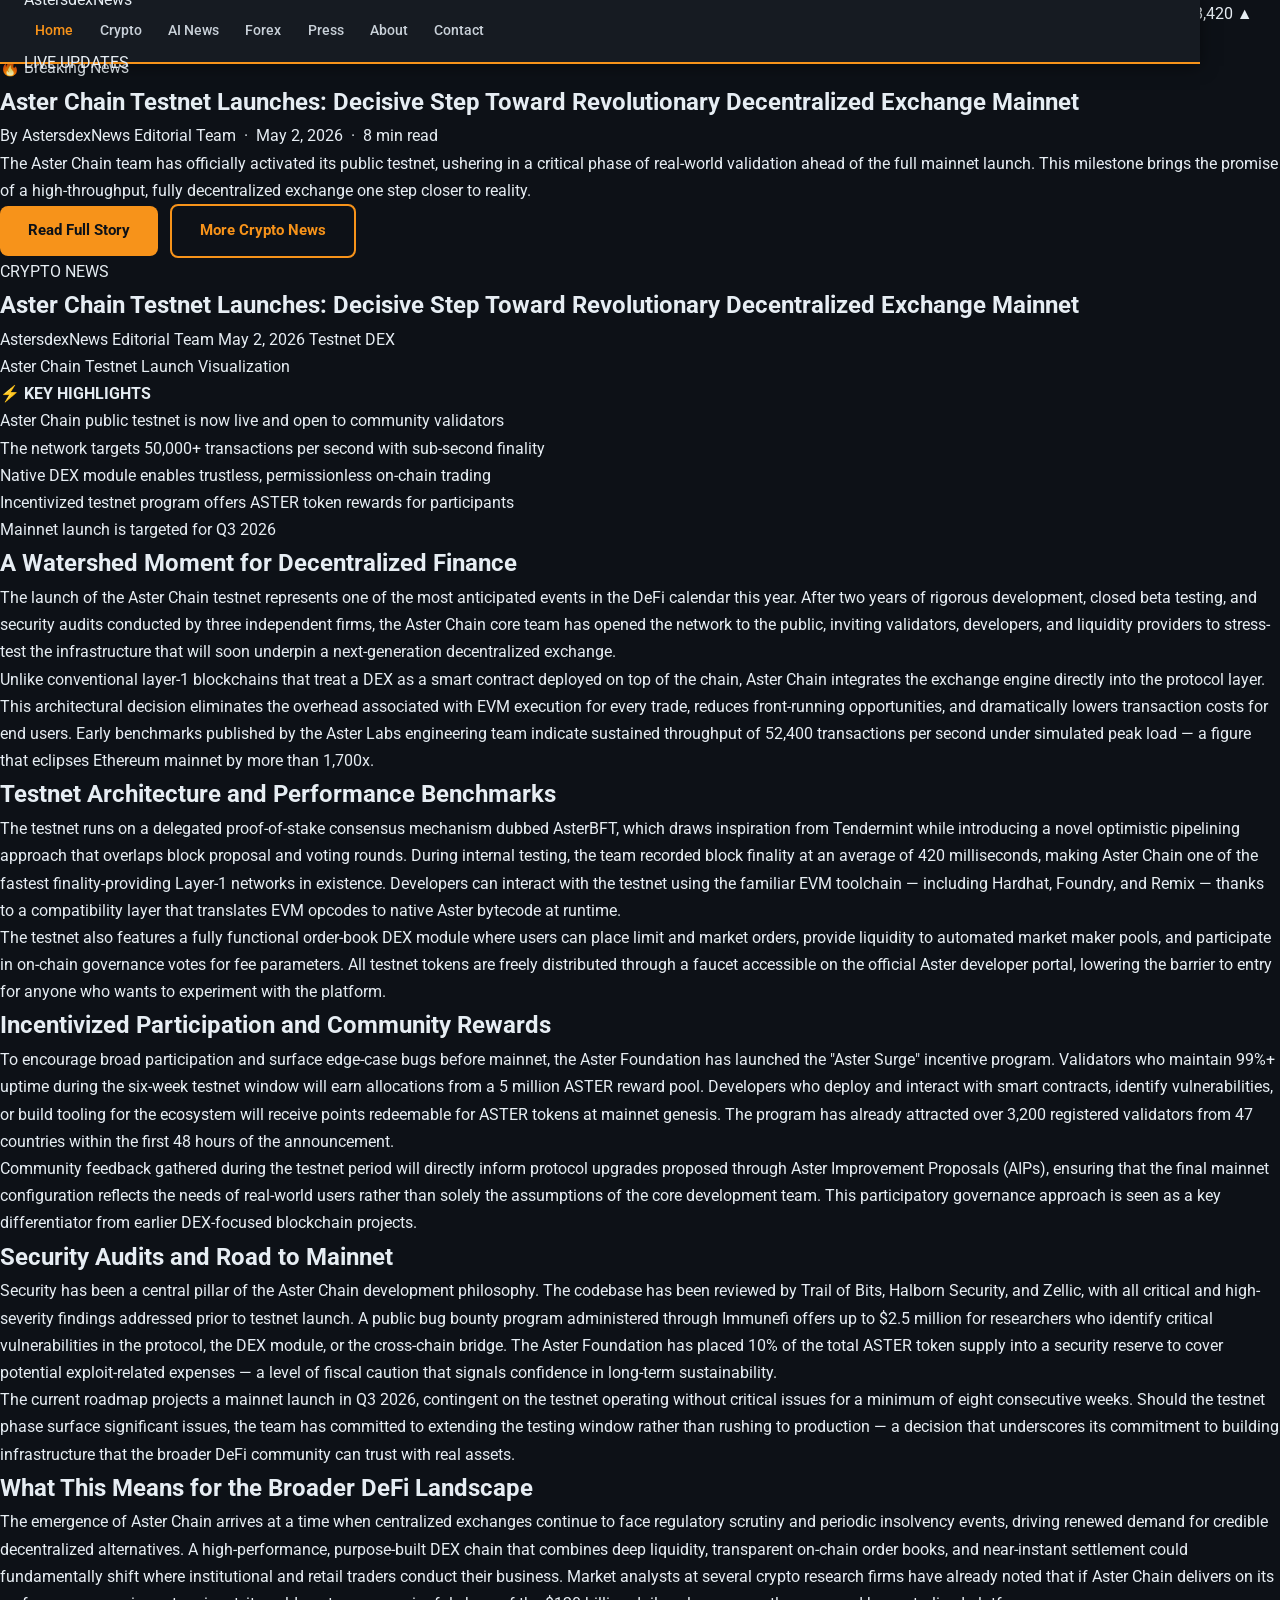
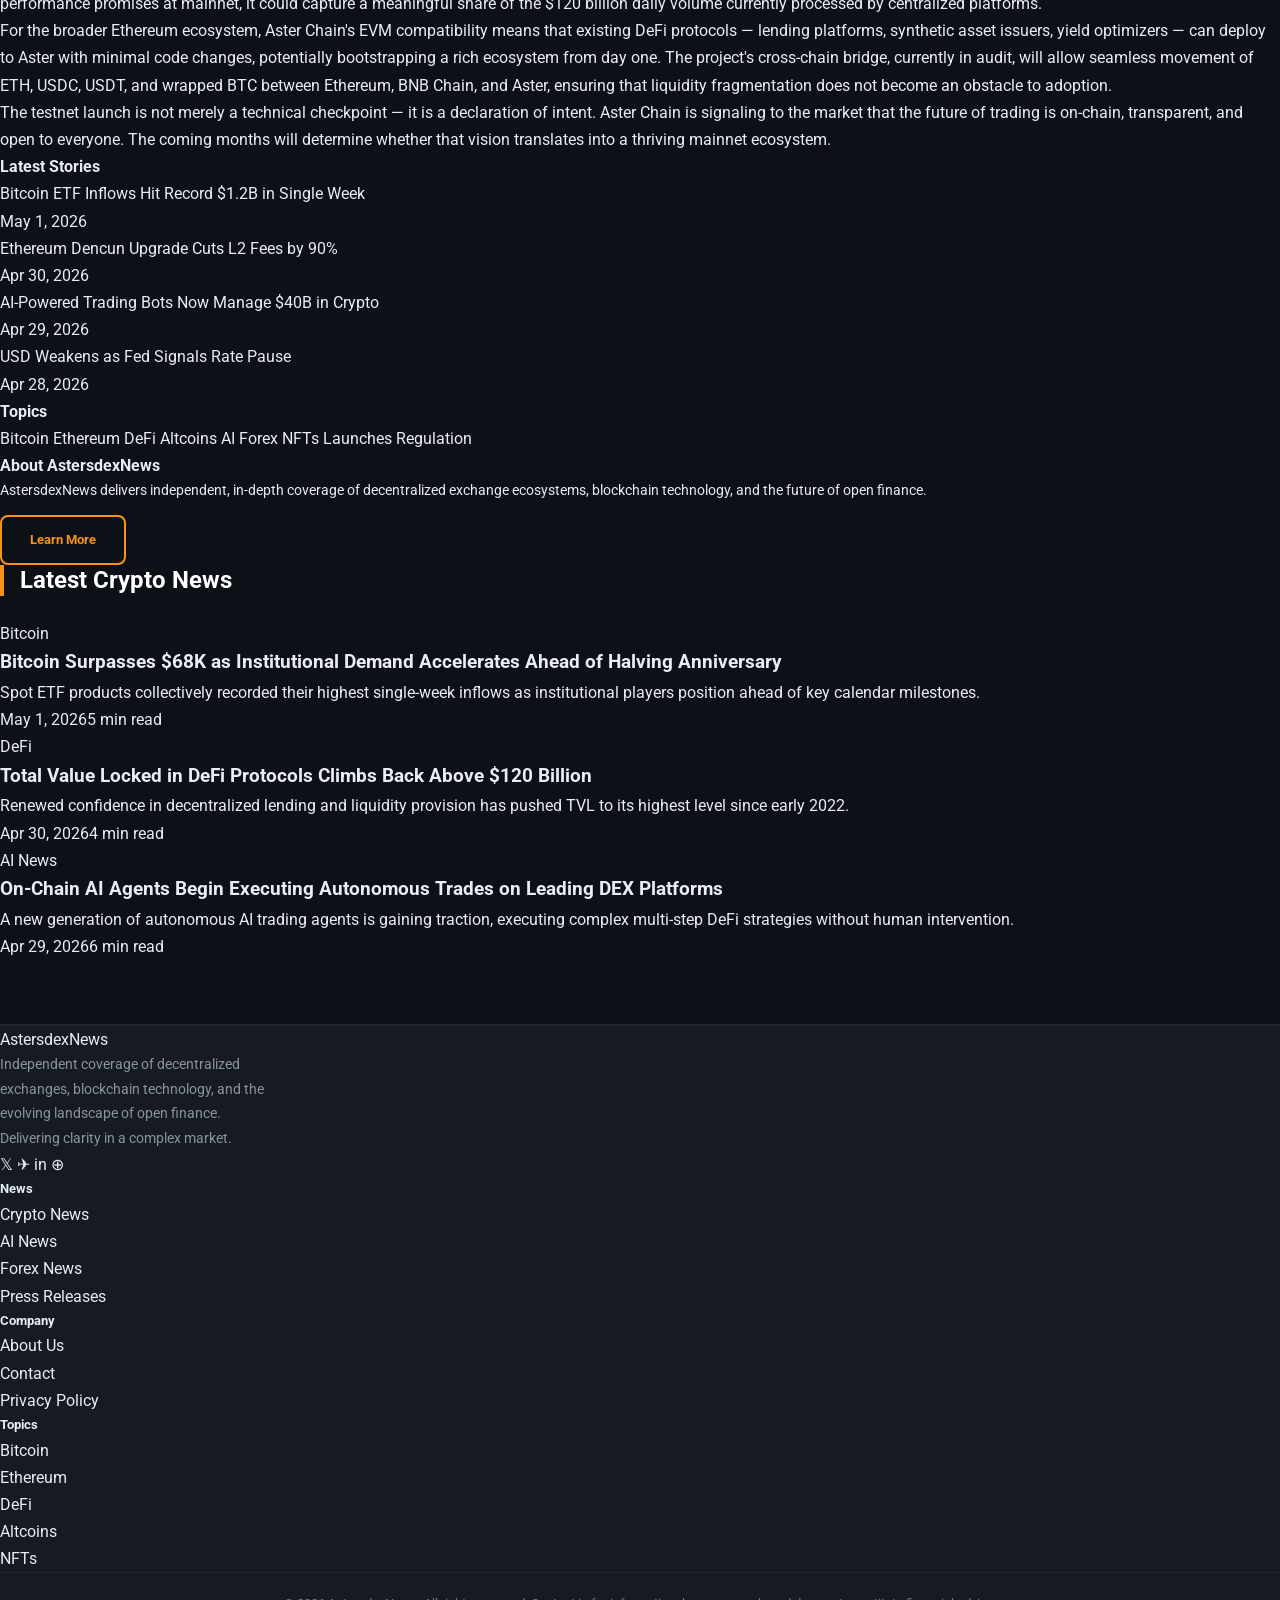
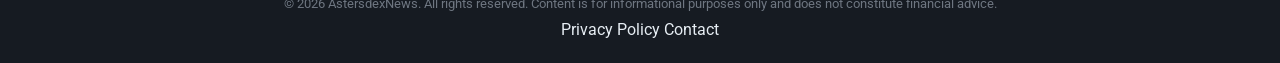
==== commit 22e33cee: "Fix index.html: add missing CSS link tag Agent-Logs-Url: https://github.com/ziqivenopuq711-a11y/soni" ====
--- a/index.html
+++ b/index.html
@@ -16,6 +16,7 @@
   <meta name="twitter:description" content="Aster Chain officially launches its public testnet, marking a major milestone on the path toward the revolutionary Aster DEX mainnet.">
   <meta name="author" content="AstersdexNews Editorial Team">
   <link rel="canonical" href="https://astersdexnews.com/">
+  <link rel="stylesheet" href="style.css">
 </head>
 <body>
 
--- a/style.css
+++ b/style.css
@@ -0,0 +1,588 @@
+/* --- Google Fonts import --- */
+@import url('https://fonts.googleapis.com/css2?family=Inter:wght@400;500;600;700&family=Roboto:wght@400;500;700&display=swap');
+
+/* =============================================
+   AstersdexNews — style.css
+   Dark theme, orange accent (#f7931a)
+   ============================================= */
+
+/* --- Reset --- */
+*, *::before, *::after { box-sizing: border-box; margin: 0; padding: 0; }
+html { scroll-behavior: smooth; }
+img { max-width: 100%; display: block; }
+a { text-decoration: none; color: inherit; }
+ul { list-style: none; }
+
+/* --- Base --- */
+body {
+  font-family: 'Inter', 'Roboto', sans-serif;
+  background: #0d1117;
+  color: #e6edf3;
+  font-size: 16px;
+  line-height: 1.7;
+  min-height: 100vh;
+}
+
+/* =============================================
+   HEADER / NAV
+   ============================================= */
+header {
+  position: fixed;
+  top: 0;
+  left: 0;
+  width: 100%;
+  z-index: 1000;
+  background: #161b22;
+  border-bottom: 2px solid #f7931a;
+  box-shadow: 0 2px 16px rgba(0,0,0,0.5);
+}
+
+.site-header {
+  max-width: 1200px;
+  margin: 0 auto;
+  padding: 0 1.5rem;
+  display: flex;
+  align-items: center;
+  justify-content: space-between;
+  height: 64px;
+}
+
+.logo {
+  font-size: 1.35rem;
+  font-weight: 700;
+  color: #f7931a;
+  letter-spacing: -0.5px;
+  white-space: nowrap;
+}
+.logo:hover { color: #ffaa44; }
+
+nav {
+  display: flex;
+  gap: 0.25rem;
+  flex-wrap: wrap;
+  align-items: center;
+}
+
+nav a {
+  color: #c9d1d9;
+  font-size: 0.88rem;
+  font-weight: 500;
+  padding: 0.35rem 0.7rem;
+  border-radius: 6px;
+  transition: color 0.2s, background 0.2s;
+}
+nav a:hover { color: #f7931a; background: rgba(247,147,26,0.08); }
+nav a.active { color: #f7931a; }
+
+/* Push content below fixed header */
+body > main,
+.page-wrapper { padding-top: 80px; }
+
+/* =============================================
+   LAYOUT / CONTENT
+   ============================================= */
+.content-wrap {
+  max-width: 900px;
+  margin: 0 auto;
+  padding: 2.5rem 1.5rem 4rem;
+}
+
+.wide-wrap {
+  max-width: 1100px;
+  margin: 0 auto;
+  padding: 2.5rem 1.5rem 4rem;
+}
+
+/* =============================================
+   HERO / PAGE BANNER
+   ============================================= */
+.page-hero {
+  background: linear-gradient(135deg, #161b22 0%, #1c2330 100%);
+  border-bottom: 1px solid #30363d;
+  padding: 3.5rem 1.5rem 2.5rem;
+  margin-top: 64px;
+}
+
+.page-hero-inner {
+  max-width: 900px;
+  margin: 0 auto;
+}
+
+.page-hero .category-badge {
+  margin-bottom: 1rem;
+}
+
+.page-hero h1 {
+  font-size: clamp(1.6rem, 4vw, 2.4rem);
+  font-weight: 700;
+  line-height: 1.3;
+  color: #ffffff;
+  margin-bottom: 1rem;
+}
+
+.page-hero .meta {
+  font-size: 0.85rem;
+  color: #8b949e;
+}
+
+/* Article hero image placeholder */
+.article-hero-img {
+  width: 100%;
+  height: 320px;
+  background: linear-gradient(135deg, #1c2330 0%, #21262d 50%, #1c2330 100%);
+  border-radius: 10px;
+  margin: 2rem 0;
+  display: flex;
+  align-items: center;
+  justify-content: center;
+  border: 1px solid #30363d;
+  color: #8b949e;
+  font-size: 0.9rem;
+}
+
+/* =============================================
+   TYPOGRAPHY / SECTIONS
+   ============================================= */
+.content-body h2 {
+  font-size: 1.4rem;
+  font-weight: 700;
+  color: #ffffff;
+  margin: 2.5rem 0 1rem;
+  padding-left: 1rem;
+  border-left: 4px solid #f7931a;
+  line-height: 1.4;
+}
+
+.content-body h3 {
+  font-size: 1.15rem;
+  font-weight: 600;
+  color: #e6edf3;
+  margin: 1.5rem 0 0.75rem;
+}
+
+.content-body p {
+  color: #c9d1d9;
+  margin-bottom: 1.25rem;
+  font-size: 1rem;
+}
+
+.content-body section {
+  margin-bottom: 2rem;
+}
+
+/* Section headings (outside .content-body) */
+.section-title {
+  font-size: 1.5rem;
+  font-weight: 700;
+  color: #ffffff;
+  padding-left: 1rem;
+  border-left: 4px solid #f7931a;
+  margin-bottom: 1.5rem;
+  line-height: 1.3;
+}
+
+/* =============================================
+   CATEGORY BADGES
+   ============================================= */
+.category-badge {
+  display: inline-block;
+  background: rgba(247, 147, 26, 0.15);
+  color: #f7931a;
+  border: 1px solid rgba(247, 147, 26, 0.35);
+  font-size: 0.75rem;
+  font-weight: 600;
+  text-transform: uppercase;
+  letter-spacing: 0.06em;
+  padding: 0.25rem 0.65rem;
+  border-radius: 20px;
+}
+
+/* =============================================
+   NEWS CARDS GRID
+   ============================================= */
+.news-grid {
+  display: grid;
+  grid-template-columns: repeat(auto-fill, minmax(280px, 1fr));
+  gap: 1.5rem;
+  margin: 2rem 0;
+}
+
+.news-card {
+  background: #161b22;
+  border: 1px solid #30363d;
+  border-radius: 10px;
+  padding: 1.5rem;
+  transition: border-color 0.25s, transform 0.25s, box-shadow 0.25s;
+  display: flex;
+  flex-direction: column;
+  gap: 0.75rem;
+}
+
+.news-card:hover {
+  border-color: #f7931a;
+  transform: translateY(-3px);
+  box-shadow: 0 8px 24px rgba(247, 147, 26, 0.12);
+}
+
+.news-card .card-headline {
+  font-size: 1.05rem;
+  font-weight: 700;
+  color: #ffffff;
+  line-height: 1.4;
+}
+
+.news-card .card-headline a:hover { color: #f7931a; }
+
+.news-card .card-summary {
+  font-size: 0.9rem;
+  color: #8b949e;
+  flex: 1;
+}
+
+.news-card .card-footer {
+  display: flex;
+  align-items: center;
+  justify-content: space-between;
+  flex-wrap: wrap;
+  gap: 0.5rem;
+  margin-top: 0.25rem;
+}
+
+.news-card .card-date {
+  font-size: 0.78rem;
+  color: #6e7681;
+}
+
+/* Press release cards */
+.pr-card {
+  background: #161b22;
+  border: 1px solid #30363d;
+  border-radius: 10px;
+  padding: 1.75rem;
+  margin-bottom: 1.5rem;
+  transition: border-color 0.25s, box-shadow 0.25s;
+}
+
+.pr-card:hover {
+  border-color: #f7931a;
+  box-shadow: 0 6px 20px rgba(247, 147, 26, 0.1);
+}
+
+.pr-card .pr-date {
+  font-size: 0.8rem;
+  color: #6e7681;
+  margin-bottom: 0.5rem;
+}
+
+.pr-card .pr-title {
+  font-size: 1.15rem;
+  font-weight: 700;
+  color: #ffffff;
+  margin-bottom: 0.75rem;
+  line-height: 1.4;
+}
+
+.pr-card .pr-excerpt {
+  font-size: 0.92rem;
+  color: #8b949e;
+  line-height: 1.65;
+}
+
+/* =============================================
+   SUBSCRIBE FORM
+   ============================================= */
+.subscribe-section {
+  background: #161b22;
+  border: 1px solid #30363d;
+  border-radius: 12px;
+  padding: 2.5rem 2rem;
+  text-align: center;
+  margin: 3rem 0;
+}
+
+.subscribe-section h2 {
+  font-size: 1.4rem;
+  font-weight: 700;
+  color: #ffffff;
+  margin-bottom: 0.75rem;
+}
+
+.subscribe-section p {
+  color: #8b949e;
+  font-size: 0.95rem;
+  margin-bottom: 1.5rem;
+}
+
+.subscribe-form {
+  display: flex;
+  gap: 0.75rem;
+  max-width: 480px;
+  margin: 0 auto;
+  flex-wrap: wrap;
+}
+
+.subscribe-form input[type="email"] {
+  flex: 1;
+  min-width: 200px;
+  background: #0d1117;
+  border: 1px solid #30363d;
+  color: #e6edf3;
+  padding: 0.7rem 1rem;
+  border-radius: 8px;
+  font-size: 0.95rem;
+  outline: none;
+  transition: border-color 0.2s;
+}
+
+.subscribe-form input[type="email"]:focus { border-color: #f7931a; }
+.subscribe-form input[type="email"]::placeholder { color: #6e7681; }
+
+/* =============================================
+   CONTACT FORM
+   ============================================= */
+.contact-grid {
+  display: grid;
+  grid-template-columns: 1fr 1fr;
+  gap: 3rem;
+  margin-top: 1rem;
+}
+
+@media (max-width: 700px) { .contact-grid { grid-template-columns: 1fr; } }
+
+.contact-info h2 {
+  font-size: 1.4rem;
+  font-weight: 700;
+  color: #ffffff;
+  padding-left: 1rem;
+  border-left: 4px solid #f7931a;
+  margin-bottom: 1.25rem;
+}
+
+.contact-info p { color: #c9d1d9; font-size: 0.95rem; margin-bottom: 1rem; }
+
+.contact-form-wrap h2 {
+  font-size: 1.4rem;
+  font-weight: 700;
+  color: #ffffff;
+  padding-left: 1rem;
+  border-left: 4px solid #f7931a;
+  margin-bottom: 1.25rem;
+}
+
+.contact-form { display: flex; flex-direction: column; gap: 1rem; }
+
+.form-group { display: flex; flex-direction: column; gap: 0.4rem; }
+
+.form-group label {
+  font-size: 0.85rem;
+  font-weight: 600;
+  color: #8b949e;
+  text-transform: uppercase;
+  letter-spacing: 0.04em;
+}
+
+.form-group input,
+.form-group select,
+.form-group textarea {
+  background: #161b22;
+  border: 1px solid #30363d;
+  color: #e6edf3;
+  padding: 0.75rem 1rem;
+  border-radius: 8px;
+  font-size: 0.95rem;
+  font-family: inherit;
+  outline: none;
+  transition: border-color 0.2s;
+  -webkit-appearance: none;
+}
+
+.form-group input:focus,
+.form-group select:focus,
+.form-group textarea:focus { border-color: #f7931a; }
+
+.form-group input::placeholder,
+.form-group textarea::placeholder { color: #6e7681; }
+
+.form-group select option { background: #161b22; }
+
+.form-group textarea { resize: vertical; min-height: 140px; }
+
+/* =============================================
+   BUTTONS
+   ============================================= */
+.btn {
+  display: inline-block;
+  background: #f7931a;
+  color: #0d1117;
+  font-weight: 700;
+  font-size: 0.95rem;
+  padding: 0.75rem 1.75rem;
+  border: none;
+  border-radius: 8px;
+  cursor: pointer;
+  transition: background 0.2s, transform 0.15s;
+  font-family: inherit;
+}
+.btn:hover { background: #ffaa44; transform: translateY(-1px); }
+.btn:active { transform: translateY(0); }
+
+.btn-outline {
+  background: transparent;
+  color: #f7931a;
+  border: 2px solid #f7931a;
+}
+.btn-outline:hover { background: rgba(247,147,26,0.1); }
+
+/* =============================================
+   INFO BOXES / CALLOUTS
+   ============================================= */
+.callout {
+  background: rgba(247, 147, 26, 0.07);
+  border-left: 4px solid #f7931a;
+  border-radius: 0 8px 8px 0;
+  padding: 1.25rem 1.5rem;
+  margin: 1.5rem 0;
+}
+.callout p { color: #c9d1d9; margin: 0; }
+
+/* =============================================
+   STATS ROW
+   ============================================= */
+.stats-row {
+  display: flex;
+  gap: 1.5rem;
+  flex-wrap: wrap;
+  margin: 2rem 0;
+}
+
+.stat-card {
+  flex: 1;
+  min-width: 160px;
+  background: #161b22;
+  border: 1px solid #30363d;
+  border-radius: 10px;
+  padding: 1.25rem 1.5rem;
+  text-align: center;
+}
+
+.stat-card .stat-value {
+  font-size: 1.75rem;
+  font-weight: 700;
+  color: #f7931a;
+  line-height: 1.2;
+}
+
+.stat-card .stat-label {
+  font-size: 0.8rem;
+  color: #8b949e;
+  margin-top: 0.35rem;
+  text-transform: uppercase;
+  letter-spacing: 0.05em;
+}
+
+/* =============================================
+   ABOUT PAGE
+   ============================================= */
+.team-values {
+  display: grid;
+  grid-template-columns: repeat(auto-fill, minmax(240px, 1fr));
+  gap: 1.25rem;
+  margin: 1.5rem 0;
+}
+
+.value-card {
+  background: #161b22;
+  border: 1px solid #30363d;
+  border-radius: 10px;
+  padding: 1.5rem;
+}
+
+.value-card .value-icon { font-size: 1.75rem; margin-bottom: 0.75rem; }
+.value-card h3 { font-size: 1rem; font-weight: 700; color: #fff; margin-bottom: 0.5rem; }
+.value-card p { font-size: 0.88rem; color: #8b949e; }
+
+/* =============================================
+   PRIVACY POLICY
+   ============================================= */
+.policy-section {
+  border-bottom: 1px solid #21262d;
+  padding-bottom: 2rem;
+  margin-bottom: 2rem;
+}
+.policy-section:last-child { border-bottom: none; }
+
+/* =============================================
+   FOOTER
+   ============================================= */
+footer {
+  background: #161b22;
+  border-top: 2px solid #21262d;
+  margin-top: 4rem;
+}
+
+.footer-inner {
+  max-width: 1100px;
+  margin: 0 auto;
+  padding: 3rem 1.5rem 2rem;
+  display: grid;
+  grid-template-columns: 2fr 1fr 1fr;
+  gap: 2rem;
+}
+
+.footer-brand strong {
+  font-size: 1.15rem;
+  color: #f7931a;
+  display: block;
+  margin-bottom: 0.75rem;
+}
+
+.footer-brand p { font-size: 0.9rem; color: #8b949e; max-width: 280px; }
+
+.footer-links h4 {
+  font-size: 0.8rem;
+  font-weight: 700;
+  color: #e6edf3;
+  text-transform: uppercase;
+  letter-spacing: 0.08em;
+  margin-bottom: 1rem;
+}
+
+.footer-links a {
+  display: block;
+  font-size: 0.9rem;
+  color: #8b949e;
+  margin-bottom: 0.5rem;
+  transition: color 0.2s;
+}
+.footer-links a:hover { color: #f7931a; }
+
+.footer-bottom {
+  border-top: 1px solid #21262d;
+  text-align: center;
+  padding: 1.25rem 1.5rem;
+}
+.footer-bottom p { font-size: 0.82rem; color: #6e7681; }
+
+/* =============================================
+   RESPONSIVE
+   ============================================= */
+@media (max-width: 900px) {
+  .footer-inner { grid-template-columns: 1fr 1fr; }
+  .footer-brand { grid-column: 1 / -1; }
+}
+
+@media (max-width: 640px) {
+  .site-header { flex-direction: column; height: auto; padding: 0.75rem 1rem; gap: 0.5rem; }
+  nav { gap: 0.15rem; justify-content: center; }
+  nav a { font-size: 0.8rem; padding: 0.3rem 0.5rem; }
+  .page-hero { padding: 2rem 1rem 1.5rem; }
+  .footer-inner { grid-template-columns: 1fr; }
+  .news-grid { grid-template-columns: 1fr; }
+  .stats-row { flex-direction: column; }
+  body > main, .page-wrapper { padding-top: 110px; }
+}
+
+@media (max-width: 480px) {
+  .subscribe-form { flex-direction: column; }
+  .subscribe-form input[type="email"], .subscribe-form .btn { width: 100%; }
+}
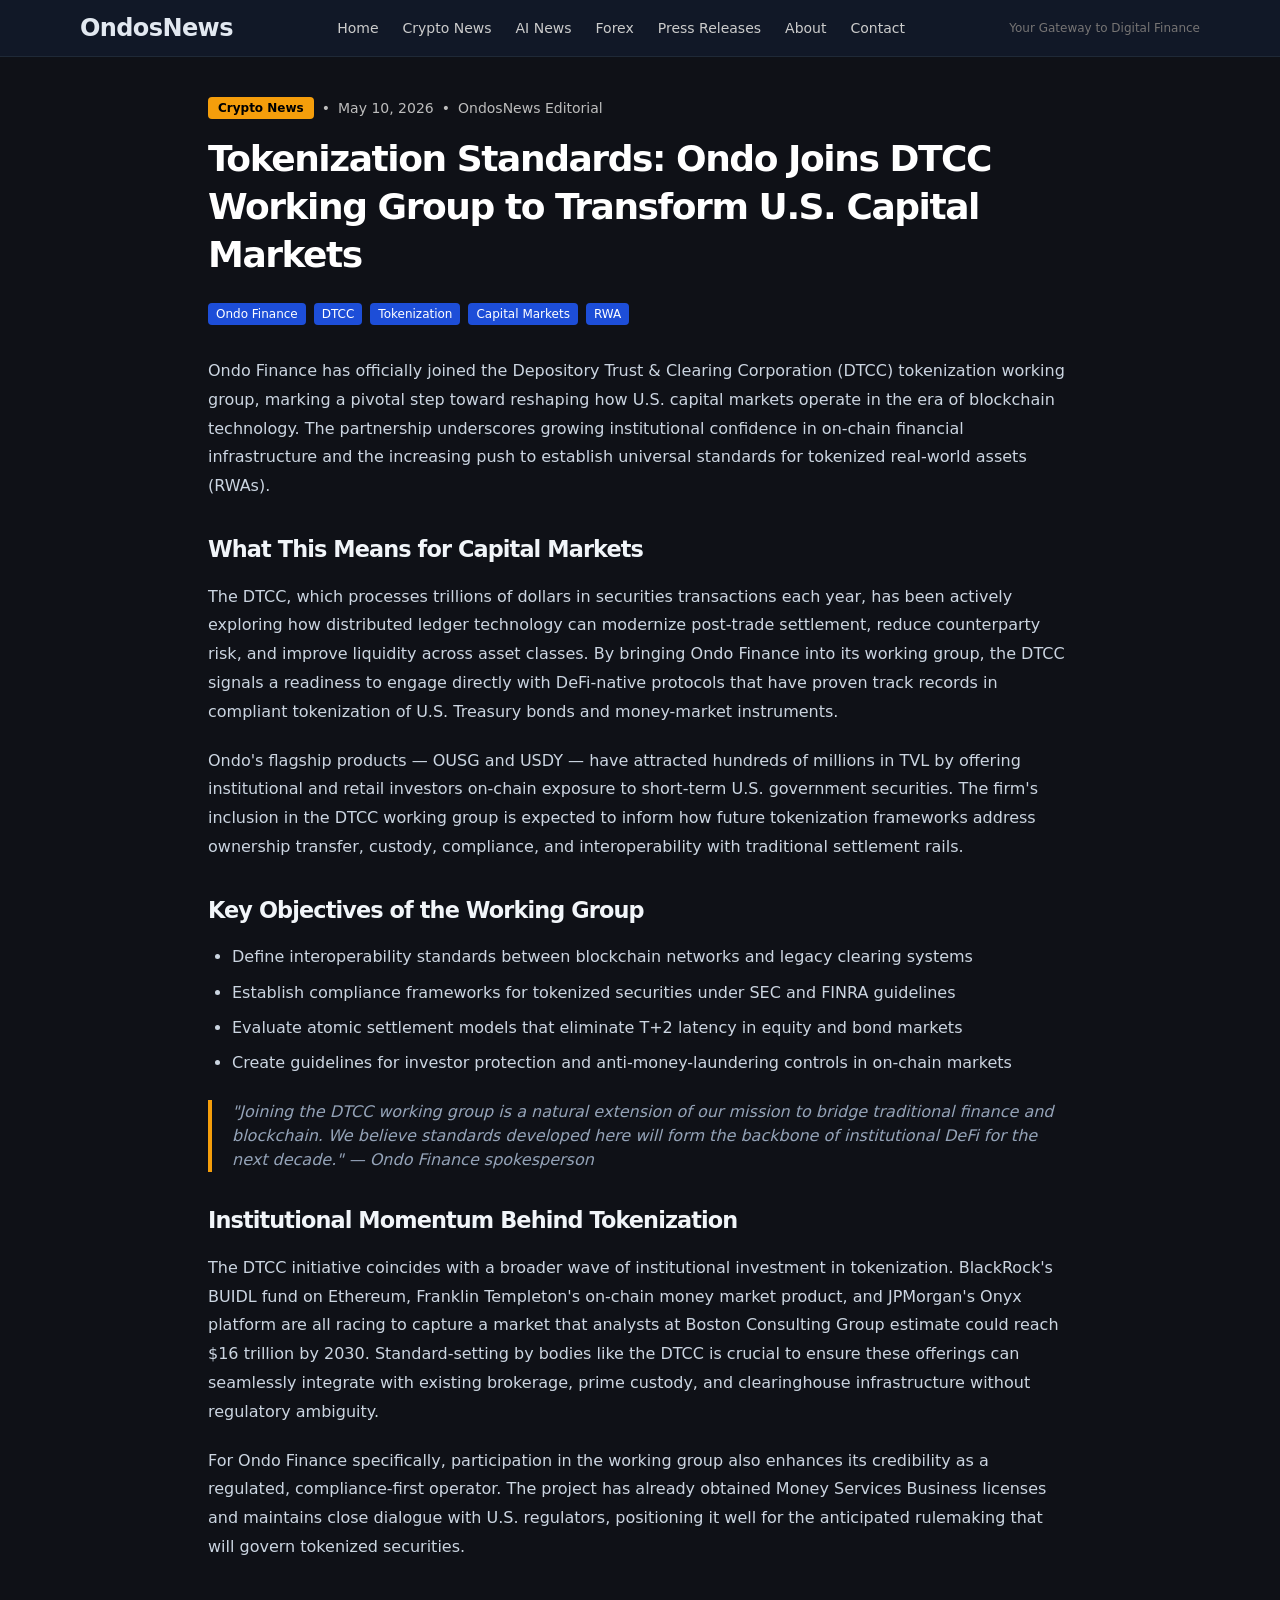
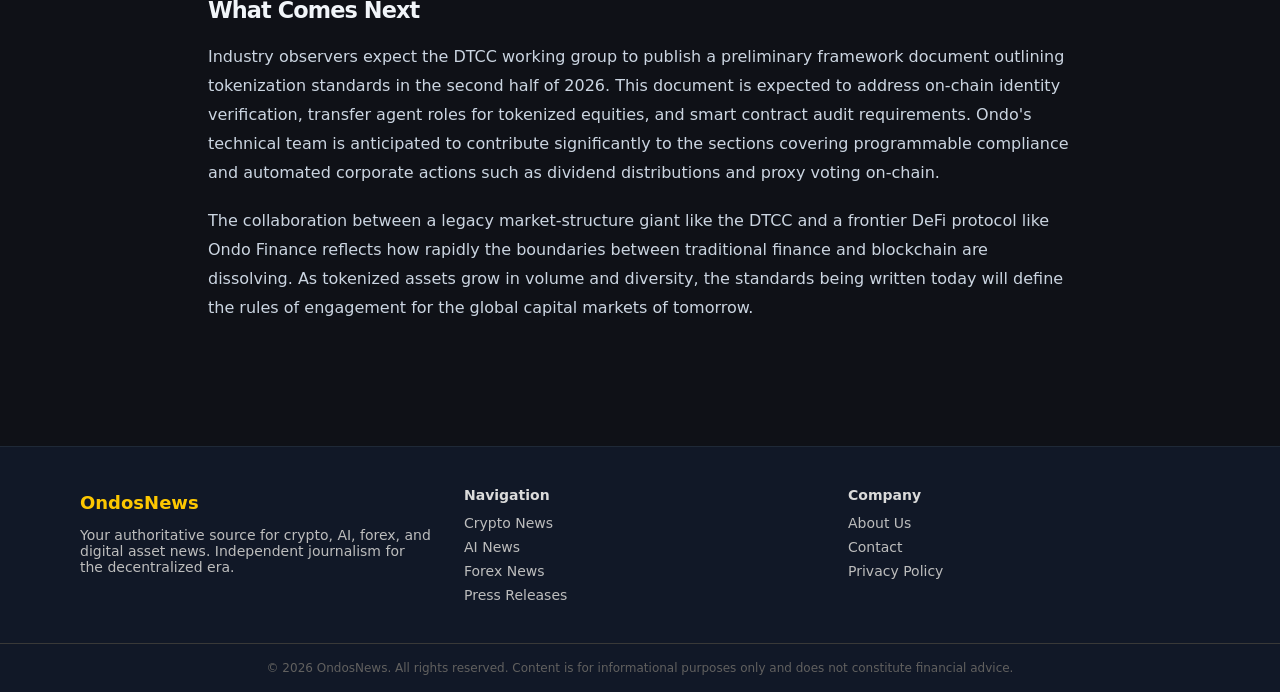
==== commit 932d2cbd: "Restructure site as OndosNews with new content, CSS, and branding across all pages Agent-Logs-Url: h" ====
--- a/index.html
+++ b/index.html
@@ -1,305 +1,154 @@
 <!DOCTYPE html>
-<html lang="en">
+<html lang="en-US">
 <head>
   <meta charset="UTF-8">
   <meta name="viewport" content="width=device-width, initial-scale=1.0">
-  <title>Aster Chain Testnet Launches: Decisive Step Toward Revolutionary Decentralized Exchange Mainnet - AstersdexNews</title>
-  <meta name="description" content="Aster Chain officially launches its public testnet, marking a major milestone on the path toward the revolutionary Aster DEX mainnet. Explore performance benchmarks, community participation, and what comes next.">
-  <meta name="robots" content="index, follow, max-snippet:-1, max-image-preview:large, max-video-preview:-1">
+  <title>Tokenization Standards: Ondo Joins DTCC Working Group to Transform U.S. Capital Markets - OndosNews</title>
+  <meta name="description" content="Ondo Finance has joined the DTCC's tokenization working group to help define the next generation of tokenization standards for U.S. capital markets infrastructure.">
+  <meta name="robots" content="index, follow, max-image-preview:large, max-snippet:-1, max-video-preview:-1">
+  <meta property="og:locale" content="en_US">
   <meta property="og:type" content="article">
-  <meta property="og:title" content="Aster Chain Testnet Launches: Decisive Step Toward Revolutionary Decentralized Exchange Mainnet">
-  <meta property="og:description" content="Aster Chain officially launches its public testnet, marking a major milestone on the path toward the revolutionary Aster DEX mainnet.">
-  <meta property="og:site_name" content="AstersdexNews">
-  <meta property="og:locale" content="en_US">
+  <meta property="og:title" content="Tokenization Standards: Ondo Joins DTCC Working Group to Transform U.S. Capital Markets - OndosNews">
+  <meta property="og:description" content="Ondo Finance has joined the DTCC's tokenization working group to help define the next generation of tokenization standards for U.S. capital markets infrastructure.">
+  <meta property="og:url" content="https://ondosnews.com/tokenization-standards-ondo-dtcc-working-group/">
+  <meta property="og:site_name" content="OndosNews">
+  <meta property="article:published_time" content="2026-05-10T12:00:00+00:00">
   <meta name="twitter:card" content="summary_large_image">
-  <meta name="twitter:title" content="Aster Chain Testnet Launches: Decisive Step Toward Revolutionary Decentralized Exchange Mainnet">
-  <meta name="twitter:description" content="Aster Chain officially launches its public testnet, marking a major milestone on the path toward the revolutionary Aster DEX mainnet.">
-  <meta name="author" content="AstersdexNews Editorial Team">
-  <link rel="canonical" href="https://astersdexnews.com/">
-  <link rel="stylesheet" href="style.css">
+  <meta name="twitter:title" content="Tokenization Standards: Ondo Joins DTCC Working Group - OndosNews">
+  <meta name="twitter:description" content="Ondo Finance joins the DTCC tokenization working group to transform U.S. capital markets with blockchain-based asset standards.">
+  <meta name="twitter:site" content="@OndosNews">
+  <link rel="canonical" href="https://ondosnews.com/tokenization-standards-ondo-dtcc-working-group/">
+  <link rel="stylesheet" href="1de98341b7e33ab1.css">
+  <style>
+    body { background-color: #0f1117; color: #e2e8f0; font-family: system-ui, -apple-system, sans-serif; }
+    a { color: inherit; text-decoration: none; }
+    .site-header { background-color: #111827; border-bottom: 1px solid #1f2937; }
+    .site-footer { background-color: #111827; border-top: 1px solid #1f2937; }
+    .nav-link:hover { color: #f59e0b; }
+    .tag-badge { background-color: #1d4ed8; color: #fff; border-radius: 4px; padding: 2px 8px; font-size: 0.75rem; }
+    .article-body p { margin-bottom: 1.25rem; line-height: 1.8; color: #cbd5e1; }
+    .article-body h2 { font-size: 1.4rem; font-weight: 700; color: #f1f5f9; margin: 2rem 0 1rem; }
+    .article-body ul { list-style: disc; padding-left: 1.5rem; margin-bottom: 1.25rem; color: #cbd5e1; }
+    .article-body ul li { margin-bottom: 0.5rem; line-height: 1.7; }
+    .article-body blockquote { border-left: 4px solid #f59e0b; padding-left: 1.25rem; margin: 1.5rem 0; color: #94a3b8; font-style: italic; }
+    .category-pill { background-color: #f59e0b; color: #000; border-radius: 4px; padding: 3px 10px; font-size: 0.75rem; font-weight: 600; }
+  </style>
 </head>
 <body>
 
-<!-- HEADER -->
-<header class="site-header">
-  <div class="header-inner">
-    <a href="index.html" class="site-logo">Asters<span>dex</span>News</a>
-    <nav class="site-nav">
-      <a href="index.html" class="active">Home</a>
-      <a href="crypto-news.html">Crypto</a>
-      <a href="ai-news.html">AI News</a>
-      <a href="forex-news.html">Forex</a>
-      <a href="press-release.html">Press</a>
-      <a href="about-us.html">About</a>
-      <a href="contact.html">Contact</a>
-    </nav>
-    <span class="header-tag">LIVE UPDATES</span>
-  </div>
-</header>
+  <!-- HEADER -->
+  <header class="site-header sticky top-0 z-50">
+    <div class="max-w-6xl mx-auto px-4 py-3 flex items-center justify-between">
+      <a href="index.html" class="text-2xl font-bold text-yellow-400 tracking-tight">OndosNews</a>
+      <nav class="hidden md:flex gap-6 text-sm font-medium text-gray-300">
+        <a href="index.html" class="nav-link hover:text-yellow-400">Home</a>
+        <a href="crypto-news.html" class="nav-link hover:text-yellow-400">Crypto News</a>
+        <a href="ai-news.html" class="nav-link hover:text-yellow-400">AI News</a>
+        <a href="forex-news.html" class="nav-link hover:text-yellow-400">Forex</a>
+        <a href="press-release.html" class="nav-link hover:text-yellow-400">Press Releases</a>
+        <a href="about-us.html" class="nav-link hover:text-yellow-400">About</a>
+        <a href="contact.html" class="nav-link hover:text-yellow-400">Contact</a>
+      </nav>
+      <div class="text-xs text-gray-500 hidden md:block">Your Gateway to Digital Finance</div>
+    </div>
+  </header>
 
-<!-- TICKER -->
-<div class="ticker-bar">
-  <div class="ticker-inner">
-    <span class="ticker-item">BTC <span class="up">$68,420 ▲ 2.3%</span></span>
-    <span class="ticker-item">ETH <span class="up">$3,510 ▲ 1.8%</span></span>
-    <span class="ticker-item">SOL <span class="up">$172 ▲ 3.1%</span></span>
-    <span class="ticker-item">BNB <span class="down">$591 ▼ 0.4%</span></span>
-    <span class="ticker-item">ASTER <span class="up">$4.87 ▲ 12.6%</span></span>
-    <span class="ticker-item">ADA <span class="up">$0.58 ▲ 0.9%</span></span>
-    <span class="ticker-item">XRP <span class="down">$0.52 ▼ 0.6%</span></span>
-    <span class="ticker-item">AVAX <span class="up">$38.2 ▲ 4.2%</span></span>
-    <span class="ticker-item">BTC <span class="up">$68,420 ▲ 2.3%</span></span>
-    <span class="ticker-item">ETH <span class="up">$3,510 ▲ 1.8%</span></span>
-    <span class="ticker-item">SOL <span class="up">$172 ▲ 3.1%</span></span>
-    <span class="ticker-item">BNB <span class="down">$591 ▼ 0.4%</span></span>
-    <span class="ticker-item">ASTER <span class="up">$4.87 ▲ 12.6%</span></span>
-    <span class="ticker-item">ADA <span class="up">$0.58 ▲ 0.9%</span></span>
-    <span class="ticker-item">XRP <span class="down">$0.52 ▼ 0.6%</span></span>
-    <span class="ticker-item">AVAX <span class="up">$38.2 ▲ 4.2%</span></span>
-  </div>
-</div>
+  <!-- MAIN -->
+  <main class="max-w-4xl mx-auto px-4 py-10">
+    <div class="mb-4 flex flex-wrap gap-2 items-center text-sm text-gray-400">
+      <span class="category-pill">Crypto News</span>
+      <span>•</span>
+      <span>May 10, 2026</span>
+      <span>•</span>
+      <span>OndosNews Editorial</span>
+    </div>
 
-<!-- HERO -->
-<section class="hero">
-  <div class="hero-inner">
-    <span class="hero-label">🔥 Breaking News</span>
-    <h1>Aster Chain Testnet Launches: Decisive Step Toward Revolutionary Decentralized Exchange Mainnet</h1>
-    <div class="hero-meta">
-      <span>By AstersdexNews Editorial Team</span> &nbsp;·&nbsp;
-      <span>May 2, 2026</span> &nbsp;·&nbsp;
-      <span>8 min read</span>
+    <h1 class="text-3xl md:text-4xl font-bold text-white leading-tight mb-6">
+      Tokenization Standards: Ondo Joins DTCC Working Group to Transform U.S. Capital Markets
+    </h1>
+
+    <div class="flex flex-wrap gap-2 mb-8">
+      <span class="tag-badge">Ondo Finance</span>
+      <span class="tag-badge">DTCC</span>
+      <span class="tag-badge">Tokenization</span>
+      <span class="tag-badge">Capital Markets</span>
+      <span class="tag-badge">RWA</span>
     </div>
-    <p class="hero-excerpt">
-      The Aster Chain team has officially activated its public testnet, ushering in a critical phase of real-world validation ahead of the full mainnet launch. This milestone brings the promise of a high-throughput, fully decentralized exchange one step closer to reality.
-    </p>
-    <a href="#article" class="btn btn-primary">Read Full Story</a>
-    &nbsp;
-    <a href="crypto-news.html" class="btn btn-outline">More Crypto News</a>
-  </div>
-</section>
 
-<!-- ARTICLE -->
-<div class="container" id="article">
-  <div class="article-layout">
-    <article>
-      <div class="article-header">
-        <span class="tag">CRYPTO NEWS</span>
-        <h1>Aster Chain Testnet Launches: Decisive Step Toward Revolutionary Decentralized Exchange Mainnet</h1>
-        <div class="article-meta">
-          <span>AstersdexNews Editorial Team</span>
-          <span>May 2, 2026</span>
-          <span><span class="badge badge-cyan">Testnet</span> <span class="badge badge-purple">DEX</span></span>
-        </div>
+    <div class="article-body">
+
+      <p>
+        Ondo Finance has officially joined the Depository Trust &amp; Clearing Corporation (DTCC) tokenization working group, marking a pivotal step toward reshaping how U.S. capital markets operate in the era of blockchain technology. The partnership underscores growing institutional confidence in on-chain financial infrastructure and the increasing push to establish universal standards for tokenized real-world assets (RWAs).
+      </p>
+
+      <h2>What This Means for Capital Markets</h2>
+      <p>
+        The DTCC, which processes trillions of dollars in securities transactions each year, has been actively exploring how distributed ledger technology can modernize post-trade settlement, reduce counterparty risk, and improve liquidity across asset classes. By bringing Ondo Finance into its working group, the DTCC signals a readiness to engage directly with DeFi-native protocols that have proven track records in compliant tokenization of U.S. Treasury bonds and money-market instruments.
+      </p>
+      <p>
+        Ondo's flagship products — OUSG and USDY — have attracted hundreds of millions in TVL by offering institutional and retail investors on-chain exposure to short-term U.S. government securities. The firm's inclusion in the DTCC working group is expected to inform how future tokenization frameworks address ownership transfer, custody, compliance, and interoperability with traditional settlement rails.
+      </p>
+
+      <h2>Key Objectives of the Working Group</h2>
+      <ul>
+        <li>Define interoperability standards between blockchain networks and legacy clearing systems</li>
+        <li>Establish compliance frameworks for tokenized securities under SEC and FINRA guidelines</li>
+        <li>Evaluate atomic settlement models that eliminate T+2 latency in equity and bond markets</li>
+        <li>Create guidelines for investor protection and anti-money-laundering controls in on-chain markets</li>
+      </ul>
+
+      <blockquote>
+        "Joining the DTCC working group is a natural extension of our mission to bridge traditional finance and blockchain. We believe standards developed here will form the backbone of institutional DeFi for the next decade." — Ondo Finance spokesperson
+      </blockquote>
+
+      <h2>Institutional Momentum Behind Tokenization</h2>
+      <p>
+        The DTCC initiative coincides with a broader wave of institutional investment in tokenization. BlackRock's BUIDL fund on Ethereum, Franklin Templeton's on-chain money market product, and JPMorgan's Onyx platform are all racing to capture a market that analysts at Boston Consulting Group estimate could reach $16 trillion by 2030. Standard-setting by bodies like the DTCC is crucial to ensure these offerings can seamlessly integrate with existing brokerage, prime custody, and clearinghouse infrastructure without regulatory ambiguity.
+      </p>
+      <p>
+        For Ondo Finance specifically, participation in the working group also enhances its credibility as a regulated, compliance-first operator. The project has already obtained Money Services Business licenses and maintains close dialogue with U.S. regulators, positioning it well for the anticipated rulemaking that will govern tokenized securities.
+      </p>
+
+      <h2>What Comes Next</h2>
+      <p>
+        Industry observers expect the DTCC working group to publish a preliminary framework document outlining tokenization standards in the second half of 2026. This document is expected to address on-chain identity verification, transfer agent roles for tokenized equities, and smart contract audit requirements. Ondo's technical team is anticipated to contribute significantly to the sections covering programmable compliance and automated corporate actions such as dividend distributions and proxy voting on-chain.
+      </p>
+      <p>
+        The collaboration between a legacy market-structure giant like the DTCC and a frontier DeFi protocol like Ondo Finance reflects how rapidly the boundaries between traditional finance and blockchain are dissolving. As tokenized assets grow in volume and diversity, the standards being written today will define the rules of engagement for the global capital markets of tomorrow.
+      </p>
+
+    </div>
+  </main>
+
+  <!-- FOOTER -->
+  <footer class="site-footer mt-16">
+    <div class="max-w-6xl mx-auto px-4 py-10 grid md:grid-cols-3 gap-8 text-sm text-gray-400">
+      <div>
+        <div class="text-yellow-400 font-bold text-lg mb-2">OndosNews</div>
+        <p>Your authoritative source for crypto, AI, forex, and digital asset news. Independent journalism for the decentralized era.</p>
       </div>
-
-      <div class="article-img">
-        <div class="article-img-placeholder">Aster Chain Testnet Launch Visualization</div>
-      </div>
-
-      <div class="article-body">
-
-        <div class="key-points">
-          <h4>⚡ KEY HIGHLIGHTS</h4>
-          <ul>
-            <li>Aster Chain public testnet is now live and open to community validators</li>
-            <li>The network targets 50,000+ transactions per second with sub-second finality</li>
-            <li>Native DEX module enables trustless, permissionless on-chain trading</li>
-            <li>Incentivized testnet program offers ASTER token rewards for participants</li>
-            <li>Mainnet launch is targeted for Q3 2026</li>
-          </ul>
-        </div>
-
-        <h2>A Watershed Moment for Decentralized Finance</h2>
-        <p>
-          The launch of the Aster Chain testnet represents one of the most anticipated events in the DeFi calendar this year. After two years of rigorous development, closed beta testing, and security audits conducted by three independent firms, the Aster Chain core team has opened the network to the public, inviting validators, developers, and liquidity providers to stress-test the infrastructure that will soon underpin a next-generation decentralized exchange.
-        </p>
-        <p>
-          Unlike conventional layer-1 blockchains that treat a DEX as a smart contract deployed on top of the chain, Aster Chain integrates the exchange engine directly into the protocol layer. This architectural decision eliminates the overhead associated with EVM execution for every trade, reduces front-running opportunities, and dramatically lowers transaction costs for end users. Early benchmarks published by the Aster Labs engineering team indicate sustained throughput of 52,400 transactions per second under simulated peak load — a figure that eclipses Ethereum mainnet by more than 1,700x.
-        </p>
-
-        <h2>Testnet Architecture and Performance Benchmarks</h2>
-        <p>
-          The testnet runs on a delegated proof-of-stake consensus mechanism dubbed AsterBFT, which draws inspiration from Tendermint while introducing a novel optimistic pipelining approach that overlaps block proposal and voting rounds. During internal testing, the team recorded block finality at an average of 420 milliseconds, making Aster Chain one of the fastest finality-providing Layer-1 networks in existence. Developers can interact with the testnet using the familiar EVM toolchain — including Hardhat, Foundry, and Remix — thanks to a compatibility layer that translates EVM opcodes to native Aster bytecode at runtime.
-        </p>
-        <p>
-          The testnet also features a fully functional order-book DEX module where users can place limit and market orders, provide liquidity to automated market maker pools, and participate in on-chain governance votes for fee parameters. All testnet tokens are freely distributed through a faucet accessible on the official Aster developer portal, lowering the barrier to entry for anyone who wants to experiment with the platform.
-        </p>
-
-        <h2>Incentivized Participation and Community Rewards</h2>
-        <p>
-          To encourage broad participation and surface edge-case bugs before mainnet, the Aster Foundation has launched the "Aster Surge" incentive program. Validators who maintain 99%+ uptime during the six-week testnet window will earn allocations from a 5 million ASTER reward pool. Developers who deploy and interact with smart contracts, identify vulnerabilities, or build tooling for the ecosystem will receive points redeemable for ASTER tokens at mainnet genesis. The program has already attracted over 3,200 registered validators from 47 countries within the first 48 hours of the announcement.
-        </p>
-        <p>
-          Community feedback gathered during the testnet period will directly inform protocol upgrades proposed through Aster Improvement Proposals (AIPs), ensuring that the final mainnet configuration reflects the needs of real-world users rather than solely the assumptions of the core development team. This participatory governance approach is seen as a key differentiator from earlier DEX-focused blockchain projects.
-        </p>
-
-        <h2>Security Audits and Road to Mainnet</h2>
-        <p>
-          Security has been a central pillar of the Aster Chain development philosophy. The codebase has been reviewed by Trail of Bits, Halborn Security, and Zellic, with all critical and high-severity findings addressed prior to testnet launch. A public bug bounty program administered through Immunefi offers up to $2.5 million for researchers who identify critical vulnerabilities in the protocol, the DEX module, or the cross-chain bridge. The Aster Foundation has placed 10% of the total ASTER token supply into a security reserve to cover potential exploit-related expenses — a level of fiscal caution that signals confidence in long-term sustainability.
-        </p>
-        <p>
-          The current roadmap projects a mainnet launch in Q3 2026, contingent on the testnet operating without critical issues for a minimum of eight consecutive weeks. Should the testnet phase surface significant issues, the team has committed to extending the testing window rather than rushing to production — a decision that underscores its commitment to building infrastructure that the broader DeFi community can trust with real assets.
-        </p>
-
-        <h2>What This Means for the Broader DeFi Landscape</h2>
-        <p>
-          The emergence of Aster Chain arrives at a time when centralized exchanges continue to face regulatory scrutiny and periodic insolvency events, driving renewed demand for credible decentralized alternatives. A high-performance, purpose-built DEX chain that combines deep liquidity, transparent on-chain order books, and near-instant settlement could fundamentally shift where institutional and retail traders conduct their business. Market analysts at several crypto research firms have already noted that if Aster Chain delivers on its performance promises at mainnet, it could capture a meaningful share of the $120 billion daily volume currently processed by centralized platforms.
-        </p>
-        <p>
-          For the broader Ethereum ecosystem, Aster Chain's EVM compatibility means that existing DeFi protocols — lending platforms, synthetic asset issuers, yield optimizers — can deploy to Aster with minimal code changes, potentially bootstrapping a rich ecosystem from day one. The project's cross-chain bridge, currently in audit, will allow seamless movement of ETH, USDC, USDT, and wrapped BTC between Ethereum, BNB Chain, and Aster, ensuring that liquidity fragmentation does not become an obstacle to adoption.
-        </p>
-        <p>
-          The testnet launch is not merely a technical checkpoint — it is a declaration of intent. Aster Chain is signaling to the market that the future of trading is on-chain, transparent, and open to everyone. The coming months will determine whether that vision translates into a thriving mainnet ecosystem.
-        </p>
-
-      </div>
-    </article>
-
-    <!-- SIDEBAR -->
-    <aside class="sidebar">
-      <div class="sidebar-widget">
-        <h4>Latest Stories</h4>
-        <div class="sidebar-post">
-          <div class="sidebar-post-img"></div>
-          <div>
-            <div class="sidebar-post-title"><a href="crypto-news.html">Bitcoin ETF Inflows Hit Record $1.2B in Single Week</a></div>
-            <div class="sidebar-post-meta">May 1, 2026</div>
-          </div>
-        </div>
-        <div class="sidebar-post">
-          <div class="sidebar-post-img"></div>
-          <div>
-            <div class="sidebar-post-title"><a href="crypto-news.html">Ethereum Dencun Upgrade Cuts L2 Fees by 90%</a></div>
-            <div class="sidebar-post-meta">Apr 30, 2026</div>
-          </div>
-        </div>
-        <div class="sidebar-post">
-          <div class="sidebar-post-img"></div>
-          <div>
-            <div class="sidebar-post-title"><a href="ai-news.html">AI-Powered Trading Bots Now Manage $40B in Crypto</a></div>
-            <div class="sidebar-post-meta">Apr 29, 2026</div>
-          </div>
-        </div>
-        <div class="sidebar-post">
-          <div class="sidebar-post-img"></div>
-          <div>
-            <div class="sidebar-post-title"><a href="forex-news.html">USD Weakens as Fed Signals Rate Pause</a></div>
-            <div class="sidebar-post-meta">Apr 28, 2026</div>
-          </div>
-        </div>
-      </div>
-
-      <div class="sidebar-widget">
-        <h4>Topics</h4>
-        <div class="tags-cloud">
-          <a href="crypto-news.html" class="tag-pill">Bitcoin</a>
-          <a href="crypto-news.html" class="tag-pill">Ethereum</a>
-          <a href="crypto-news.html" class="tag-pill">DeFi</a>
-          <a href="crypto-news.html" class="tag-pill">Altcoins</a>
-          <a href="ai-news.html" class="tag-pill">AI</a>
-          <a href="forex-news.html" class="tag-pill">Forex</a>
-          <a href="crypto-news.html" class="tag-pill">NFTs</a>
-          <a href="press-release.html" class="tag-pill">Launches</a>
-          <a href="crypto-news.html" class="tag-pill">Regulation</a>
-        </div>
-      </div>
-
-      <div class="sidebar-widget">
-        <h4>About AstersdexNews</h4>
-        <p style="font-size:0.85rem;color:var(--color-text-muted);">
-          AstersdexNews delivers independent, in-depth coverage of decentralized exchange ecosystems, blockchain technology, and the future of open finance.
-        </p>
-        <a href="about-us.html" class="btn btn-outline" style="margin-top:12px;font-size:0.82rem;">Learn More</a>
-      </div>
-    </aside>
-  </div>
-</div>
-
-<!-- LATEST NEWS SECTION -->
-<div class="container">
-  <div class="divider"></div>
-  <div class="section">
-    <h2 class="section-title">Latest Crypto News</h2>
-    <div class="cards-grid">
-      <div class="card">
-        <div class="card-body">
-          <span class="card-tag">Bitcoin</span>
-          <h3><a href="crypto-news.html">Bitcoin Surpasses $68K as Institutional Demand Accelerates Ahead of Halving Anniversary</a></h3>
-          <p class="card-excerpt">Spot ETF products collectively recorded their highest single-week inflows as institutional players position ahead of key calendar milestones.</p>
-          <div class="card-meta"><span>May 1, 2026</span><span>5 min read</span></div>
-        </div>
-      </div>
-      <div class="card">
-        <div class="card-body">
-          <span class="card-tag">DeFi</span>
-          <h3><a href="crypto-news.html">Total Value Locked in DeFi Protocols Climbs Back Above $120 Billion</a></h3>
-          <p class="card-excerpt">Renewed confidence in decentralized lending and liquidity provision has pushed TVL to its highest level since early 2022.</p>
-          <div class="card-meta"><span>Apr 30, 2026</span><span>4 min read</span></div>
-        </div>
-      </div>
-      <div class="card">
-        <div class="card-body">
-          <span class="card-tag">AI News</span>
-          <h3><a href="ai-news.html">On-Chain AI Agents Begin Executing Autonomous Trades on Leading DEX Platforms</a></h3>
-          <p class="card-excerpt">A new generation of autonomous AI trading agents is gaining traction, executing complex multi-step DeFi strategies without human intervention.</p>
-          <div class="card-meta"><span>Apr 29, 2026</span><span>6 min read</span></div>
-        </div>
-      </div>
-    </div>
-  </div>
-</div>
-
-<!-- FOOTER -->
-<footer class="site-footer">
-  <div class="container">
-    <div class="footer-grid">
-      <div class="footer-brand">
-        <a href="index.html" class="site-logo">Asters<span>dex</span>News</a>
-        <p>Independent coverage of decentralized exchanges, blockchain technology, and the evolving landscape of open finance. Delivering clarity in a complex market.</p>
-        <div class="footer-social">
-          <a href="#" aria-label="Twitter/X">𝕏</a>
-          <a href="#" aria-label="Telegram">✈</a>
-          <a href="#" aria-label="LinkedIn">in</a>
-          <a href="#" aria-label="RSS">⊕</a>
-        </div>
-      </div>
-      <div class="footer-col">
-        <h5>News</h5>
-        <ul>
-          <li><a href="crypto-news.html">Crypto News</a></li>
-          <li><a href="ai-news.html">AI News</a></li>
-          <li><a href="forex-news.html">Forex News</a></li>
-          <li><a href="press-release.html">Press Releases</a></li>
+      <div>
+        <div class="font-semibold text-gray-200 mb-3">Navigation</div>
+        <ul class="space-y-2">
+          <li><a href="crypto-news.html" class="hover:text-yellow-400">Crypto News</a></li>
+          <li><a href="ai-news.html" class="hover:text-yellow-400">AI News</a></li>
+          <li><a href="forex-news.html" class="hover:text-yellow-400">Forex News</a></li>
+          <li><a href="press-release.html" class="hover:text-yellow-400">Press Releases</a></li>
         </ul>
       </div>
-      <div class="footer-col">
-        <h5>Company</h5>
-        <ul>
-          <li><a href="about-us.html">About Us</a></li>
-          <li><a href="contact.html">Contact</a></li>
-          <li><a href="privacy-policy.html">Privacy Policy</a></li>
-        </ul>
-      </div>
-      <div class="footer-col">
-        <h5>Topics</h5>
-        <ul>
-          <li><a href="crypto-news.html">Bitcoin</a></li>
-          <li><a href="crypto-news.html">Ethereum</a></li>
-          <li><a href="crypto-news.html">DeFi</a></li>
-          <li><a href="crypto-news.html">Altcoins</a></li>
-          <li><a href="crypto-news.html">NFTs</a></li>
+      <div>
+        <div class="font-semibold text-gray-200 mb-3">Company</div>
+        <ul class="space-y-2">
+          <li><a href="about-us.html" class="hover:text-yellow-400">About Us</a></li>
+          <li><a href="contact.html" class="hover:text-yellow-400">Contact</a></li>
+          <li><a href="privacy-policy.html" class="hover:text-yellow-400">Privacy Policy</a></li>
         </ul>
       </div>
     </div>
-    <div class="footer-bottom">
-      <p>&copy; 2026 AstersdexNews. All rights reserved. Content is for informational purposes only and does not constitute financial advice.</p>
-      <div class="footer-bottom-links">
-        <a href="privacy-policy.html">Privacy Policy</a>
-        <a href="contact.html">Contact</a>
-      </div>
+    <div class="border-t border-gray-800 text-center text-xs text-gray-600 py-4">
+      &copy; 2026 OndosNews. All rights reserved. Content is for informational purposes only and does not constitute financial advice.
     </div>
-  </div>
-</footer>
+  </footer>
 
 </body>
 </html>
--- a/1de98341b7e33ab1.css
+++ b/1de98341b7e33ab1.css
@@ -0,0 +1,2630 @@
+@layer properties {
+  @supports (((-webkit-hyphens:none)) and (not (margin-trim:inline))) or ((-moz-orient:inline) and (not (color:rgb(from red r g b)))) {
+  *, ::backdrop, ::after, ::before { --tw-translate-x: 0; --tw-translate-y: 0; --tw-translate-z: 0; --tw-scale-x: 1; --tw-scale-y: 1; --tw-scale-z: 1; --tw-rotate-x: initial; --tw-rotate-y: initial; --tw-rotate-z: initial; --tw-skew-x: initial; --tw-skew-y: initial; --tw-scroll-snap-strictness: proximity; --tw-space-y-reverse: 0; --tw-space-x-reverse: 0; --tw-divide-x-reverse: 0; --tw-border-style: solid; --tw-divide-y-reverse: 0; --tw-gradient-position: initial; --tw-gradient-from: #0000; --tw-gradient-via: #0000; --tw-gradient-to: #0000; --tw-gradient-stops: initial; --tw-gradient-via-stops: initial; --tw-gradient-from-position: 0%; --tw-gradient-via-position: 50%; --tw-gradient-to-position: 100%; --tw-mask-linear: linear-gradient(#fff,#fff); --tw-mask-radial: linear-gradient(#fff,#fff); --tw-mask-conic: linear-gradient(#fff,#fff); --tw-mask-left: linear-gradient(#fff,#fff); --tw-mask-right: linear-gradient(#fff,#fff); --tw-mask-bottom: linear-gradient(#fff,#fff); --tw-mask-top: linear-gradient(#fff,#fff); --tw-mask-top-from-position: 0%; --tw-mask-top-to-position: 100%; --tw-mask-top-from-color: black; --tw-mask-top-to-color: transparent; --tw-mask-bottom-from-position: 0%; --tw-mask-bottom-to-position: 100%; --tw-mask-bottom-from-color: black; --tw-mask-bottom-to-color: transparent; --tw-mask-left-from-position: 0%; --tw-mask-left-to-position: 100%; --tw-mask-left-from-color: black; --tw-mask-left-to-color: transparent; --tw-leading: initial; --tw-font-weight: initial; --tw-tracking: initial; --tw-shadow: 0 0 #0000; --tw-shadow-color: initial; --tw-shadow-alpha: 100%; --tw-inset-shadow: 0 0 #0000; --tw-inset-shadow-color: initial; --tw-inset-shadow-alpha: 100%; --tw-ring-color: initial; --tw-ring-shadow: 0 0 #0000; --tw-inset-ring-color: initial; --tw-inset-ring-shadow: 0 0 #0000; --tw-ring-inset: initial; --tw-ring-offset-width: 0px; --tw-ring-offset-color: #fff; --tw-ring-offset-shadow: 0 0 #0000; --tw-outline-style: solid; --tw-blur: initial; --tw-brightness: initial; --tw-contrast: initial; --tw-grayscale: initial; --tw-hue-rotate: initial; --tw-invert: initial; --tw-opacity: initial; --tw-saturate: initial; --tw-sepia: initial; --tw-drop-shadow: initial; --tw-drop-shadow-color: initial; --tw-drop-shadow-alpha: 100%; --tw-drop-shadow-size: initial; --tw-backdrop-blur: initial; --tw-backdrop-brightness: initial; --tw-backdrop-contrast: initial; --tw-backdrop-grayscale: initial; --tw-backdrop-hue-rotate: initial; --tw-backdrop-invert: initial; --tw-backdrop-opacity: initial; --tw-backdrop-saturate: initial; --tw-backdrop-sepia: initial; --tw-duration: initial; --tw-ease: initial; --tw-content: ""; }
+}
+}
+@layer theme {
+  :host, :root { --font-serif: ui-serif,Georgia,Cambria,"Times New Roman",Times,serif; --font-mono: var(--font-geist-mono),ui-monospace,"SF Mono","Courier New",monospace; --color-red-50: oklch(97.1% .013 17.38); --color-red-200: oklch(88.5% .062 18.334); --color-red-400: oklch(70.4% .191 22.216); --color-red-500: oklch(63.7% .237 25.331); --color-red-700: oklch(50.5% .213 27.518); --color-orange-400: oklch(75% .183 55.934); --color-orange-500: oklch(70.5% .213 47.604); --color-yellow-50: oklch(98.7% .026 102.212); --color-yellow-100: oklch(97.3% .071 103.193); --color-yellow-200: oklch(94.5% .129 101.54); --color-yellow-300: oklch(90.5% .182 98.111); --color-yellow-400: oklch(85.2% .199 91.936); --color-yellow-500: oklch(79.5% .184 86.047); --color-yellow-700: oklch(55.4% .135 66.442); --color-yellow-800: oklch(47.6% .114 61.907); --color-green-50: oklch(96.9% .043429 147.2); --color-green-100: oklch(95.1% .070181 146.6); --color-green-200: oklch(93.2% .09808 146.3); --color-green-300: oklch(91.7% .155193 145.5); --color-green-400: oklch(89% .220298 144.5); --color-green-500: oklch(79.8% .234221 143.7); --color-green-600: oklch(71.8% .220955 143.5); --color-green-700: oklch(59% .179916 143.5); --color-green-800: oklch(48.2% .14011 143.8); --color-green-900: oklch(36.9% .11012 143.6); --color-green-950: oklch(29.4% .085648 144.1); --color-teal-500: oklch(70.4% .14 182.503); --color-teal-600: oklch(60% .118 184.704); --color-cyan-500: oklch(71.5% .143 215.221); --color-blue-50: oklch(97% .014 254.604); --color-blue-100: oklch(93.2% .032 255.585); --color-blue-200: oklch(88.2% .059 254.128); --color-blue-300: oklch(80.9% .105 251.813); --color-blue-400: oklch(70.7% .165 254.624); --color-blue-500: oklch(62.3% .214 259.815); --color-blue-600: oklch(54.6% .245 262.881); --color-blue-700: oklch(48.8% .243 264.376); --color-blue-800: oklch(42.4% .199 265.638); --color-blue-900: oklch(37.9% .146 265.522); --color-indigo-500: oklch(58.5% .233 277.117); --color-purple-50: oklch(97.5% .013141 295.3); --color-purple-100: oklch(94.8% .028659 298.9); --color-purple-200: oklch(91.8% .045311 298); --color-purple-300: oklch(82.4% .090691 298.1); --color-purple-400: oklch(67.4% .191895 293.8); --color-purple-500: oklch(57.1% .218219 290); --color-purple-600: oklch(54.4% .227663 290.4); --color-purple-700: oklch(46% .187197 288.9); --color-purple-800: oklch(38.3% .150463 289.3); --color-purple-900: oklch(30.4% .115379 290.5); --color-pink-500: oklch(65.6% .241 354.308); --color-gray-50: oklch(97% 0 0); --color-gray-100: oklch(93.1% 0 0); --color-gray-200: oklch(89.2% 0 0); --color-gray-300: oklch(84.5% 0 0); --color-gray-400: oklch(79.8% 0 0); --color-gray-500: oklch(56.1% .002115 31.1); --color-gray-600: oklch(48.9% .001994 60.2); --color-gray-700: oklch(41.5% .001042 62.2); --color-gray-800: oklch(34.3% .001097 64); --color-gray-900: oklch(28.9% 0 0); --color-gray-950: oklch(18.7% 0 0); --color-neutral-300: oklch(87% 0 0); --color-black: #000; --color-white: #fff; --spacing: .25rem; --container-xs: 20rem; --container-sm: 24rem; --container-md: 28rem; --container-lg: 32rem; --container-xl: 36rem; --container-2xl: 42rem; --container-3xl: 48rem; --container-4xl: 56rem; --container-5xl: 64rem; --container-6xl: 72rem; --text-xs: .75rem; --text-xs--line-height: calc(var(--spacing) * 4); --text-sm: .875rem; --text-sm--line-height: calc(var(--spacing) * 4); --text-base: 1rem; --text-base--line-height: calc(var(--spacing) * 6); --text-lg: 1.125rem; --text-lg--line-height: calc(var(--spacing) * 8); --text-xl: 1.25rem; --text-xl--line-height: calc(var(--spacing) * 8); --text-2xl: 1.5rem; --text-2xl--line-height: calc(var(--spacing) * 8); --text-3xl: 1.875rem; --text-3xl--line-height: calc(var(--spacing) * 8); --text-4xl: 2.25rem; --text-4xl--line-height: calc(var(--spacing) * 12); --text-5xl: 3rem; --text-5xl--line-height: calc(var(--spacing) * 12); --text-6xl: 3.75rem; --text-6xl--line-height: calc(var(--spacing) * 16); --text-8xl: 6rem; --text-8xl--line-height: 1; --font-weight-light: 300; --font-weight-normal: 400; --font-weight-medium: 500; --font-weight-semibold: 600; --font-weight-bold: 700; --font-weight-black: 900; --tracking-tighter: -.05em; --tracking-tight: -.025em; --tracking-normal: 0em; --tracking-wide: .025em; --tracking-wider: .05em; --leading-normal: 1.5; --leading-relaxed: 1.625; --radius-sm: .25rem; --radius-md: .375rem; --radius-lg: .5rem; --radius-xl: .75rem; --radius-2xl: 1rem; --radius-3xl: 1.5rem; --ease-in: cubic-bezier(.4,0,1,1); --ease-out: cubic-bezier(0,0,.2,1); --ease-in-out: cubic-bezier(.4,0,.2,1); --animate-spin: spin 1s linear infinite; --animate-ping: ping 1s cubic-bezier(0,0,.2,1) infinite; --animate-pulse: pulse 2s cubic-bezier(.4,0,.6,1) infinite; --blur-sm: 8px; --blur-md: 12px; --blur-lg: 16px; --aspect-video: 16/9; --default-transition-duration: .15s; --default-transition-timing-function: cubic-bezier(.4,0,.2,1); --default-font-family: var(--font-denim),system-ui,-apple-system,BlinkMacSystemFont,"Segoe UI",Roboto,"Helvetica Neue",Arial,"Noto Sans",sans-serif,"Apple Color Emoji","Segoe UI Emoji","Segoe UI Symbol","Noto Color Emoji"; --default-mono-font-family: var(--font-mono); --font-display: var(--font-denim-ink),var(--font-denim),system-ui; --tracking-display: -.04em; }
+}
+@layer base {
+  *, ::backdrop, ::after, ::before { box-sizing: border-box; border: 0px solid; margin: 0px; padding: 0px; }
+  ::file-selector-button { box-sizing: border-box; border: 0px solid; margin: 0px; padding: 0px; }
+  :host, html { tab-size: 4; line-height: 1.5; font-family: var(--default-font-family,ui-sans-serif,system-ui,sans-serif,"Apple Color Emoji","Segoe UI Emoji","Segoe UI Symbol","Noto Color Emoji"); font-feature-settings: var(--default-font-feature-settings,normal); font-variation-settings: var(--default-font-variation-settings,normal); }
+  hr { height: 0px; color: inherit; border-top-width: 1px; }
+  abbr:where([title]) { text-decoration: underline dotted; }
+  h1, h2, h3, h4, h5, h6 { font-size: inherit; font-weight: inherit; }
+  a { color: inherit; text-decoration: inherit; }
+  b, strong { font-weight: bolder; }
+  code, kbd, pre, samp { font-family: var(--default-mono-font-family,ui-monospace,SFMono-Regular,Menlo,Monaco,Consolas,"Liberation Mono","Courier New",monospace); font-feature-settings: var(--default-mono-font-feature-settings,normal); font-variation-settings: var(--default-mono-font-variation-settings,normal); font-size: 1em; }
+  small { font-size: 80%; }
+  sub, sup { vertical-align: baseline; font-size: 75%; line-height: 0; position: relative; }
+  sub { bottom: -0.25em; }
+  sup { top: -0.5em; }
+  table { text-indent: 0px; border-color: inherit; border-collapse: collapse; }
+  :focus-visible { outline: auto; }
+  progress { vertical-align: baseline; }
+  summary { display: list-item; }
+  menu, ol, ul { list-style: none; }
+  audio, canvas, embed, iframe, img, object, svg, video { vertical-align: middle; display: block; }
+  img, video { max-width: 100%; height: auto; }
+  button, input, optgroup, select, textarea { font: inherit; letter-spacing: inherit; color: inherit; opacity: 1; background-color: rgba(0, 0, 0, 0); border-radius: 0px; }
+  ::file-selector-button { font: inherit; letter-spacing: inherit; color: inherit; opacity: 1; background-color: rgba(0, 0, 0, 0); border-radius: 0px; }
+  :where(select:is([multiple], [size])) optgroup { font-weight: bolder; }
+  :where(select:is([multiple], [size])) optgroup option { padding-inline-start: 20px; }
+  ::file-selector-button { margin-inline-end: 4px; }
+  ::placeholder { opacity: 1; }
+  @supports (not ((-webkit-appearance:-apple-pay-button))) or (contain-intrinsic-size:1px) {
+  ::placeholder { color: currentcolor; }
+  @supports (color:color-mix(in lab,red,red)) {
+  ::placeholder { color: color-mix(in oklab, currentcolor, transparent); }
+}
+}
+  textarea { resize: vertical; }
+  ::-webkit-search-decoration { appearance: none; }
+  ::-webkit-date-and-time-value { min-height: 1lh; text-align: inherit; }
+  ::-webkit-datetime-edit { display: inline-flex; }
+  ::-webkit-datetime-edit-fields-wrapper { padding: 0px; }
+  ::-webkit-datetime-edit, ::-webkit-datetime-edit-year-field { padding-block: 0px; }
+  ::-webkit-datetime-edit-day-field, ::-webkit-datetime-edit-month-field { padding-block: 0px; }
+  ::-webkit-datetime-edit-hour-field, ::-webkit-datetime-edit-minute-field { padding-block: 0px; }
+  ::-webkit-datetime-edit-millisecond-field, ::-webkit-datetime-edit-second-field { padding-block: 0px; }
+  ::-webkit-datetime-edit-meridiem-field { padding-block: 0px; }
+  ::-webkit-calendar-picker-indicator { line-height: 1; }
+  :user-invalid { box-shadow: none; }
+  button, input:where([type="button"], [type="reset"], [type="submit"]) { appearance: button; }
+  ::file-selector-button { appearance: button; }
+  ::-webkit-inner-spin-button, ::-webkit-outer-spin-button { height: auto; }
+  [hidden]:where(:not([hidden="until-found"])) { display: none !important; }
+  h1, h2, h3, h4, h5, h6 { font-family: var(--font-display); letter-spacing: var(--tracking-display); }
+}
+@layer components;
+@layer utilities {
+  .\@container\/card { container: card / inline-size; }
+  .\@container\/section { container: section / inline-size; }
+  .\@container\/window { container: window / inline-size; }
+  .\@container { container-type: inline-size; }
+  .pointer-events-auto { pointer-events: auto; }
+  .pointer-events-none { pointer-events: none; }
+  .invisible { visibility: hidden; }
+  .visible { visibility: visible; }
+  .sr-only { clip-path: inset(50%); white-space: nowrap; border-width: 0px; width: 1px; height: 1px; margin: -1px; padding: 0px; overflow: hidden; }
+  .absolute, .sr-only { position: absolute; }
+  .fixed { position: fixed; }
+  .relative { position: relative; }
+  .static { position: static; }
+  .sticky { position: sticky; }
+  .-inset-px { inset: -1px; }
+  .inset-0 { inset: calc(var(--spacing) * 0); }
+  .inset-2 { inset: calc(var(--spacing) * 2); }
+  .inset-3 { inset: calc(var(--spacing) * 3); }
+  .inset-x-0 { inset-inline: calc(var(--spacing) * 0); }
+  .inset-y-0 { inset-block: calc(var(--spacing) * 0); }
+  .start { inset-inline-start: var(--spacing); }
+  .end { inset-inline-end: var(--spacing); }
+  .\!top-0 { top: calc(var(--spacing) * 0) !important; }
+  .\!top-\[calc\(100\%\+16px\)\] { top: calc(100% + 16px) !important; }
+  .-top-0 { top: calc(var(--spacing) * 0); }
+  .-top-1\/2 { top: -50%; }
+  .-top-3 { top: calc(var(--spacing) * -3); }
+  .-top-4 { top: calc(var(--spacing) * -4); }
+  .-top-8 { top: calc(var(--spacing) * -8); }
+  .-top-16 { top: calc(var(--spacing) * -16); }
+  .-top-20 { top: calc(var(--spacing) * -20); }
+  .-top-24 { top: calc(var(--spacing) * -24); }
+  .-top-56 { top: calc(var(--spacing) * -56); }
+  .-top-\[1px\] { top: -1px; }
+  .top-0 { top: calc(var(--spacing) * 0); }
+  .top-1 { top: calc(var(--spacing) * 1); }
+  .top-1\/2 { top: 50%; }
+  .top-2 { top: calc(var(--spacing) * 2); }
+  .top-2\/3 { top: 66.6667%; }
+  .top-3 { top: calc(var(--spacing) * 3); }
+  .top-4 { top: calc(var(--spacing) * 4); }
+  .top-5 { top: calc(var(--spacing) * 5); }
+  .top-6 { top: calc(var(--spacing) * 6); }
+  .top-7 { top: calc(var(--spacing) * 7); }
+  .top-8 { top: calc(var(--spacing) * 8); }
+  .top-12 { top: calc(var(--spacing) * 12); }
+  .top-20 { top: calc(var(--spacing) * 20); }
+  .top-24 { top: calc(var(--spacing) * 24); }
+  .top-28 { top: calc(var(--spacing) * 28); }
+  .top-32 { top: calc(var(--spacing) * 32); }
+  .top-40 { top: calc(var(--spacing) * 40); }
+  .top-48 { top: calc(var(--spacing) * 48); }
+  .top-80 { top: calc(var(--spacing) * 80); }
+  .top-\[-10\%\] { top: -10%; }
+  .top-\[-30\%\] { top: -30%; }
+  .top-\[50\%\] { top: 50%; }
+  .top-\[74px\] { top: 74px; }
+  .top-\[calc\(50\%-10px\)\] { top: calc(50% - 10px); }
+  .top-\[calc\(100\%-96px\)\] { top: calc(100% - 96px); }
+  .top-auto { top: auto; }
+  .top-full { top: 100%; }
+  .-right-0 { right: calc(var(--spacing) * 0); }
+  .-right-8 { right: calc(var(--spacing) * -8); }
+  .-right-16 { right: calc(var(--spacing) * -16); }
+  .-right-20 { right: calc(var(--spacing) * -20); }
+  .-right-\[600px\] { right: -600px; }
+  .right-0 { right: calc(var(--spacing) * 0); }
+  .right-1 { right: calc(var(--spacing) * 1); }
+  .right-2 { right: calc(var(--spacing) * 2); }
+  .right-3 { right: calc(var(--spacing) * 3); }
+  .right-4 { right: calc(var(--spacing) * 4); }
+  .right-5 { right: calc(var(--spacing) * 5); }
+  .right-8 { right: calc(var(--spacing) * 8); }
+  .right-28 { right: calc(var(--spacing) * 28); }
+  .right-\[-5\%\] { right: -5%; }
+  .right-\[-15\%\] { right: -15%; }
+  .right-\[-50px\] { right: -50px; }
+  .right-\[calc\(100\%-\(--spacing\(8\)\)\)\] { right: calc(100% - (calc(var(--spacing) * 8))); }
+  .right-\[calc\(100\%-\(--spacing\(16\)\)\)\] { right: calc(100% - (calc(var(--spacing) * 16))); }
+  .right-full { right: 100%; }
+  .-bottom-0 { bottom: calc(var(--spacing) * 0); }
+  .-bottom-4 { bottom: calc(var(--spacing) * -4); }
+  .-bottom-6 { bottom: calc(var(--spacing) * -6); }
+  .-bottom-8 { bottom: calc(var(--spacing) * -8); }
+  .-bottom-\[1px\] { bottom: -1px; }
+  .-bottom-\[31px\] { bottom: -31px; }
+  .-bottom-\[400px\] { bottom: -400px; }
+  .bottom-0 { bottom: calc(var(--spacing) * 0); }
+  .bottom-2 { bottom: calc(var(--spacing) * 2); }
+  .-left-0 { left: calc(var(--spacing) * 0); }
+  .-left-8 { left: calc(var(--spacing) * -8); }
+  .-left-10 { left: calc(var(--spacing) * -10); }
+  .-left-16 { left: calc(var(--spacing) * -16); }
+  .-left-24 { left: calc(var(--spacing) * -24); }
+  .-left-32 { left: calc(var(--spacing) * -32); }
+  .-left-\[135px\] { left: -135px; }
+  .left-0 { left: calc(var(--spacing) * 0); }
+  .left-1\/2 { left: 50%; }
+  .left-3 { left: calc(var(--spacing) * 3); }
+  .left-4 { left: calc(var(--spacing) * 4); }
+  .left-10 { left: calc(var(--spacing) * 10); }
+  .left-12 { left: calc(var(--spacing) * 12); }
+  .left-28 { left: calc(var(--spacing) * 28); }
+  .left-\[-50px\] { left: -50px; }
+  .left-\[50\%\] { left: 50%; }
+  .left-\[110px\] { left: 110px; }
+  .left-\[calc\(100\%-\(--spacing\(8\)\)\)\] { left: calc(100% - (calc(var(--spacing) * 8))); }
+  .left-\[calc\(100\%-\(--spacing\(32\)\)\)\] { left: calc(100% - (calc(var(--spacing) * 32))); }
+  .left-\[calc\(100\%-700px\)\] { left: calc(100% - 700px); }
+  .left-\[calc\(100\%-theme\(spacing\[32\]\)\)\] { left: calc(100% - 8rem); }
+  .left-auto { left: auto; }
+  .isolate { isolation: isolate; }
+  .\!z-\[-2\] { z-index: -2 !important; }
+  .-z-0 { z-index: calc(0); }
+  .-z-10 { z-index: calc(-10); }
+  .z-0 { z-index: 0; }
+  .z-1 { z-index: 1; }
+  .z-2 { z-index: 2; }
+  .z-10 { z-index: 10; }
+  .z-20 { z-index: 20; }
+  .z-30 { z-index: 30; }
+  .z-40 { z-index: 40; }
+  .z-50 { z-index: 50; }
+  .z-51 { z-index: 51; }
+  .z-\[-1\] { z-index: -1; }
+  .z-\[10\] { z-index: 10; }
+  .order-1 { order: 1; }
+  .order-2 { order: 2; }
+  .order-first { order: -9999; }
+  .col-span-1 { grid-column: span 1 / span 1; }
+  .col-span-2 { grid-column: span 2 / span 2; }
+  .col-span-3 { grid-column: span 3 / span 3; }
+  .float-left { float: left; }
+  .container { width: 100%; }
+  @media (min-width: 40rem) {
+  .container { max-width: 40rem; }
+}
+  @media (min-width: 48rem) {
+  .container { max-width: 48rem; }
+}
+  @media (min-width: 64rem) {
+  .container { max-width: 64rem; }
+}
+  @media (min-width: 80rem) {
+  .container { max-width: 80rem; }
+}
+  @media (min-width: 96rem) {
+  .container { max-width: 96rem; }
+}
+  .-m-4 { margin: calc(var(--spacing) * -4); }
+  .m-0 { margin: calc(var(--spacing) * 0); }
+  .m-1 { margin: calc(var(--spacing) * 1); }
+  .m-12 { margin: calc(var(--spacing) * 12); }
+  .m-auto { margin: auto; }
+  .-mx-2 { margin-inline: calc(var(--spacing) * -2); }
+  .-mx-4 { margin-inline: calc(var(--spacing) * -4); }
+  .-mx-6 { margin-inline: calc(var(--spacing) * -6); }
+  .mx-2 { margin-inline: calc(var(--spacing) * 2); }
+  .mx-4 { margin-inline: calc(var(--spacing) * 4); }
+  .mx-auto { margin-inline: auto; }
+  .my-0 { margin-block: calc(var(--spacing) * 0); }
+  .my-1 { margin-block: calc(var(--spacing) * 1); }
+  .my-2 { margin-block: calc(var(--spacing) * 2); }
+  .my-3 { margin-block: calc(var(--spacing) * 3); }
+  .my-4 { margin-block: calc(var(--spacing) * 4); }
+  .my-6 { margin-block: calc(var(--spacing) * 6); }
+  .my-8 { margin-block: calc(var(--spacing) * 8); }
+  .my-10 { margin-block: calc(var(--spacing) * 10); }
+  .my-11 { margin-block: calc(var(--spacing) * 11); }
+  .my-12 { margin-block: calc(var(--spacing) * 12); }
+  .my-16 { margin-block: calc(var(--spacing) * 16); }
+  .my-auto { margin-block: auto; }
+  .-mt-1 { margin-top: calc(var(--spacing) * -1); }
+  .-mt-24 { margin-top: calc(var(--spacing) * -24); }
+  .mt-0 { margin-top: calc(var(--spacing) * 0); }
+  .mt-1 { margin-top: calc(var(--spacing) * 1); }
+  .mt-2 { margin-top: calc(var(--spacing) * 2); }
+  .mt-3 { margin-top: calc(var(--spacing) * 3); }
+  .mt-4 { margin-top: calc(var(--spacing) * 4); }
+  .mt-5 { margin-top: calc(var(--spacing) * 5); }
+  .mt-6 { margin-top: calc(var(--spacing) * 6); }
+  .mt-8 { margin-top: calc(var(--spacing) * 8); }
+  .mt-9 { margin-top: calc(var(--spacing) * 9); }
+  .mt-10 { margin-top: calc(var(--spacing) * 10); }
+  .mt-12 { margin-top: calc(var(--spacing) * 12); }
+  .mt-16 { margin-top: calc(var(--spacing) * 16); }
+  .mt-18 { margin-top: calc(var(--spacing) * 18); }
+  .mt-\[2px\] { margin-top: 2px; }
+  .mt-\[14px\] { margin-top: 14px; }
+  .mt-auto { margin-top: auto; }
+  .-mr-16 { margin-right: calc(var(--spacing) * -16); }
+  .mr-1 { margin-right: calc(var(--spacing) * 1); }
+  .mr-2 { margin-right: calc(var(--spacing) * 2); }
+  .mr-4 { margin-right: calc(var(--spacing) * 4); }
+  .mr-\[-8px\] { margin-right: -8px; }
+  .mr-auto { margin-right: auto; }
+  .-mb-4 { margin-bottom: calc(var(--spacing) * -4); }
+  .-mb-14 { margin-bottom: calc(var(--spacing) * -14); }
+  .mb-0 { margin-bottom: calc(var(--spacing) * 0); }
+  .mb-0\.5 { margin-bottom: calc(var(--spacing) * .5); }
+  .mb-1 { margin-bottom: calc(var(--spacing) * 1); }
+  .mb-2 { margin-bottom: calc(var(--spacing) * 2); }
+  .mb-3 { margin-bottom: calc(var(--spacing) * 3); }
+  .mb-4 { margin-bottom: calc(var(--spacing) * 4); }
+  .mb-5 { margin-bottom: calc(var(--spacing) * 5); }
+  .mb-6 { margin-bottom: calc(var(--spacing) * 6); }
+  .mb-8 { margin-bottom: calc(var(--spacing) * 8); }
+  .mb-10 { margin-bottom: calc(var(--spacing) * 10); }
+  .mb-12 { margin-bottom: calc(var(--spacing) * 12); }
+  .mb-16 { margin-bottom: calc(var(--spacing) * 16); }
+  .mb-20 { margin-bottom: calc(var(--spacing) * 20); }
+  .mb-24 { margin-bottom: calc(var(--spacing) * 24); }
+  .mb-\[5px\] { margin-bottom: 5px; }
+  .mb-auto { margin-bottom: auto; }
+  .-ml-3\.5 { margin-left: calc(var(--spacing) * -3.5); }
+  .-ml-4 { margin-left: calc(var(--spacing) * -4); }
+  .-ml-5 { margin-left: calc(var(--spacing) * -5); }
+  .-ml-6 { margin-left: calc(var(--spacing) * -6); }
+  .-ml-16 { margin-left: calc(var(--spacing) * -16); }
+  .-ml-\[399px\] { margin-left: -399px; }
+  .-ml-\[400px\] { margin-left: -400px; }
+  .ml-1 { margin-left: calc(var(--spacing) * 1); }
+  .ml-2 { margin-left: calc(var(--spacing) * 2); }
+  .ml-4 { margin-left: calc(var(--spacing) * 4); }
+  .ml-6 { margin-left: calc(var(--spacing) * 6); }
+  .ml-8 { margin-left: calc(var(--spacing) * 8); }
+  .ml-80 { margin-left: calc(var(--spacing) * 80); }
+  .ml-auto { margin-left: auto; }
+  .box-border { box-sizing: border-box; }
+  .box-content { box-sizing: content-box; }
+  .line-clamp-1 { -webkit-line-clamp: 1; }
+  .line-clamp-1, .line-clamp-2 { -moz-box-orient: vertical; display: -webkit-box; overflow: hidden; }
+  .line-clamp-2 { -webkit-line-clamp: 2; }
+  .line-clamp-3 { -webkit-line-clamp: 3; -moz-box-orient: vertical; display: -webkit-box; overflow: hidden; }
+  .\!flex { display: flex !important; }
+  .block { display: block; }
+  .contents { display: contents; }
+  .flex { display: flex; }
+  .grid { display: grid; }
+  .hidden { display: none; }
+  .inline { display: inline; }
+  .inline-block { display: inline-block; }
+  .inline-flex { display: inline-flex; }
+  .list-item { display: list-item; }
+  .table { display: table; }
+  .aspect-3\/2 { aspect-ratio: 3 / 2; }
+  .aspect-\[2\/1\] { aspect-ratio: 2 / 1; }
+  .aspect-square { aspect-ratio: 1 / 1; }
+  .aspect-video { aspect-ratio: var(--aspect-video); }
+  .size-3 { width: calc(var(--spacing) * 3); height: calc(var(--spacing) * 3); }
+  .size-4 { width: calc(var(--spacing) * 4); height: calc(var(--spacing) * 4); }
+  .size-5 { width: calc(var(--spacing) * 5); height: calc(var(--spacing) * 5); }
+  .size-6 { width: calc(var(--spacing) * 6); height: calc(var(--spacing) * 6); }
+  .size-7 { width: calc(var(--spacing) * 7); height: calc(var(--spacing) * 7); }
+  .size-10 { width: calc(var(--spacing) * 10); height: calc(var(--spacing) * 10); }
+  .size-11 { width: calc(var(--spacing) * 11); height: calc(var(--spacing) * 11); }
+  .size-12 { width: calc(var(--spacing) * 12); height: calc(var(--spacing) * 12); }
+  .size-16 { width: calc(var(--spacing) * 16); height: calc(var(--spacing) * 16); }
+  .size-32 { width: calc(var(--spacing) * 32); height: calc(var(--spacing) * 32); }
+  .size-\[18px\] { width: 18px; height: 18px; }
+  .size-\[70px\] { width: 70px; height: 70px; }
+  .size-\[100px\] { width: 100px; height: 100px; }
+  .size-full { width: 100%; height: 100%; }
+  .\!h-8 { height: calc(var(--spacing) * 8) !important; }
+  .\!h-\[calc\(100\%-47px\)\] { height: calc(100% - 47px) !important; }
+  .h-0 { height: calc(var(--spacing) * 0); }
+  .h-0\.5 { height: calc(var(--spacing) * .5); }
+  .h-1 { height: calc(var(--spacing) * 1); }
+  .h-1\.5 { height: calc(var(--spacing) * 1.5); }
+  .h-2 { height: calc(var(--spacing) * 2); }
+  .h-2\.5 { height: calc(var(--spacing) * 2.5); }
+  .h-3 { height: calc(var(--spacing) * 3); }
+  .h-4 { height: calc(var(--spacing) * 4); }
+  .h-5 { height: calc(var(--spacing) * 5); }
+  .h-6 { height: calc(var(--spacing) * 6); }
+  .h-7 { height: calc(var(--spacing) * 7); }
+  .h-8 { height: calc(var(--spacing) * 8); }
+  .h-10 { height: calc(var(--spacing) * 10); }
+  .h-11 { height: calc(var(--spacing) * 11); }
+  .h-12 { height: calc(var(--spacing) * 12); }
+  .h-14 { height: calc(var(--spacing) * 14); }
+  .h-16 { height: calc(var(--spacing) * 16); }
+  .h-20 { height: calc(var(--spacing) * 20); }
+  .h-24 { height: calc(var(--spacing) * 24); }
+  .h-28 { height: calc(var(--spacing) * 28); }
+  .h-32 { height: calc(var(--spacing) * 32); }
+  .h-40 { height: calc(var(--spacing) * 40); }
+  .h-44 { height: calc(var(--spacing) * 44); }
+  .h-48 { height: calc(var(--spacing) * 48); }
+  .h-50 { height: calc(var(--spacing) * 50); }
+  .h-56 { height: calc(var(--spacing) * 56); }
+  .h-58 { height: calc(var(--spacing) * 58); }
+  .h-60 { height: calc(var(--spacing) * 60); }
+  .h-64 { height: calc(var(--spacing) * 64); }
+  .h-72 { height: calc(var(--spacing) * 72); }
+  .h-76 { height: calc(var(--spacing) * 76); }
+  .h-\[1px\] { height: 1px; }
+  .h-\[16px\] { height: 16px; }
+  .h-\[21px\] { height: 21px; }
+  .h-\[24px\] { height: 24px; }
+  .h-\[32px\] { height: 32px; }
+  .h-\[34px\] { height: 34px; }
+  .h-\[40px\] { height: 40px; }
+  .h-\[45px\] { height: 45px; }
+  .h-\[48px\] { height: 48px; }
+  .h-\[74px\] { height: 74px; }
+  .h-\[125\%\] { height: 125%; }
+  .h-\[130px\] { height: 130px; }
+  .h-\[200px\] { height: 200px; }
+  .h-\[224px\] { height: 224px; }
+  .h-\[265px\] { height: 265px; }
+  .h-\[300px\] { height: 300px; }
+  .h-\[380px\] { height: 380px; }
+  .h-\[400px\] { height: 400px; }
+  .h-\[420px\] { height: 420px; }
+  .h-\[450px\] { height: 450px; }
+  .h-\[560px\] { height: 560px; }
+  .h-\[600px\] { height: 600px; }
+  .h-\[calc\(100\%\+1px\)\] { height: calc(100% + 1px); }
+  .h-\[calc\(100\%\+1rem\)\] { height: calc(100% + 1rem); }
+  .h-\[calc\(100svh-theme\(spacing\.44\)\)\] { height: calc(-11rem + 100svh); }
+  .h-\[calc\(100vh-80px\)\] { height: calc(-80px + 100vh); }
+  .h-auto { height: auto; }
+  .h-fit { height: fit-content; }
+  .h-full { height: 100%; }
+  .h-px { height: 1px; }
+  .h-screen { height: 100vh; }
+  .\!max-h-\[3000px\] { max-height: 3000px !important; }
+  .max-h-8 { max-height: calc(var(--spacing) * 8); }
+  .max-h-10 { max-height: calc(var(--spacing) * 10); }
+  .max-h-14 { max-height: calc(var(--spacing) * 14); }
+  .max-h-16 { max-height: calc(var(--spacing) * 16); }
+  .max-h-20 { max-height: calc(var(--spacing) * 20); }
+  .max-h-\[0px\] { max-height: 0px; }
+  .max-h-\[60px\] { max-height: 60px; }
+  .max-h-\[72px\] { max-height: 72px; }
+  .max-h-\[130px\] { max-height: 130px; }
+  .max-h-\[200px\] { max-height: 200px; }
+  .max-h-\[270px\] { max-height: 270px; }
+  .max-h-\[300px\] { max-height: 300px; }
+  .max-h-\[500px\] { max-height: 500px; }
+  .max-h-\[calc\(100vh-496px\)\] { max-height: calc(-496px + 100vh); }
+  .max-h-\[min\(calc\(100vh-140px\)\,800px\)\] { max-height: min(-140px + 100vh, 800px); }
+  .max-h-fit { max-height: fit-content; }
+  .max-h-full { max-height: 100%; }
+  .max-h-screen { max-height: 100vh; }
+  .min-h-0 { min-height: calc(var(--spacing) * 0); }
+  .min-h-10 { min-height: calc(var(--spacing) * 10); }
+  .min-h-\[20px\] { min-height: 20px; }
+  .min-h-\[24rem\] { min-height: 24rem; }
+  .min-h-\[48px\] { min-height: 48px; }
+  .min-h-\[50px\] { min-height: 50px; }
+  .min-h-\[70vh\] { min-height: 70vh; }
+  .min-h-\[100px\] { min-height: 100px; }
+  .min-h-\[120px\] { min-height: 120px; }
+  .min-h-\[130px\] { min-height: 130px; }
+  .min-h-\[162px\] { min-height: 162px; }
+  .min-h-\[300px\] { min-height: 300px; }
+  .min-h-\[650px\] { min-height: 650px; }
+  .min-h-full { min-height: 100%; }
+  .min-h-screen { min-height: 100vh; }
+  .min-h-svh { min-height: 100svh; }
+  .\!w-\[150\%\] { width: 150% !important; }
+  .\!w-\[200px\] { width: 200px !important; }
+  .\!w-full { width: 100% !important; }
+  .w-0 { width: calc(var(--spacing) * 0); }
+  .w-0\.5 { width: calc(var(--spacing) * .5); }
+  .w-1 { width: calc(var(--spacing) * 1); }
+  .w-1\.5 { width: calc(var(--spacing) * 1.5); }
+  .w-1\/2 { width: 50%; }
+  .w-1\/3 { width: 33.3333%; }
+  .w-1\/4 { width: 25%; }
+  .w-2 { width: calc(var(--spacing) * 2); }
+  .w-2\.5 { width: calc(var(--spacing) * 2.5); }
+  .w-3 { width: calc(var(--spacing) * 3); }
+  .w-4 { width: calc(var(--spacing) * 4); }
+  .w-5 { width: calc(var(--spacing) * 5); }
+  .w-6 { width: calc(var(--spacing) * 6); }
+  .w-7 { width: calc(var(--spacing) * 7); }
+  .w-8 { width: calc(var(--spacing) * 8); }
+  .w-10 { width: calc(var(--spacing) * 10); }
+  .w-11 { width: calc(var(--spacing) * 11); }
+  .w-12 { width: calc(var(--spacing) * 12); }
+  .w-16 { width: calc(var(--spacing) * 16); }
+  .w-20 { width: calc(var(--spacing) * 20); }
+  .w-24 { width: calc(var(--spacing) * 24); }
+  .w-28 { width: calc(var(--spacing) * 28); }
+  .w-32 { width: calc(var(--spacing) * 32); }
+  .w-35 { width: calc(var(--spacing) * 35); }
+  .w-40 { width: calc(var(--spacing) * 40); }
+  .w-44 { width: calc(var(--spacing) * 44); }
+  .w-56 { width: calc(var(--spacing) * 56); }
+  .w-64 { width: calc(var(--spacing) * 64); }
+  .w-74 { width: calc(var(--spacing) * 74); }
+  .w-80 { width: calc(var(--spacing) * 80); }
+  .w-96 { width: calc(var(--spacing) * 96); }
+  .w-98 { width: calc(var(--spacing) * 98); }
+  .w-100 { width: calc(var(--spacing) * 100); }
+  .w-\[1px\] { width: 1px; }
+  .w-\[7\.5rem\] { width: 7.5rem; }
+  .w-\[16px\] { width: 16px; }
+  .w-\[20\%\] { width: 20%; }
+  .w-\[24px\] { width: 24px; }
+  .w-\[40px\] { width: 40px; }
+  .w-\[70\%\] { width: 70%; }
+  .w-\[80\%\] { width: 80%; }
+  .w-\[130px\] { width: 130px; }
+  .w-\[150px\] { width: 150px; }
+  .w-\[200px\] { width: 200px; }
+  .w-\[540px\] { width: 540px; }
+  .w-\[600px\] { width: 600px; }
+  .w-\[660px\] { width: 660px; }
+  .w-\[1200px\] { width: 1200px; }
+  .w-\[calc\(100\%-32px\)\] { width: calc(100% - 32px); }
+  .w-auto { width: auto; }
+  .w-fit { width: fit-content; }
+  .w-full { width: 100%; }
+  .w-max { width: max-content; }
+  .w-px { width: 1px; }
+  .w-screen { width: 100vw; }
+  .\!max-w-full { max-width: 100% !important; }
+  .max-w-2xl { max-width: var(--container-2xl); }
+  .max-w-3xl { max-width: var(--container-3xl); }
+  .max-w-4xl { max-width: var(--container-4xl); }
+  .max-w-5xl { max-width: var(--container-5xl); }
+  .max-w-6xl { max-width: var(--container-6xl); }
+  .max-w-32 { max-width: calc(var(--spacing) * 32); }
+  .max-w-50 { max-width: calc(var(--spacing) * 50); }
+  .max-w-56 { max-width: calc(var(--spacing) * 56); }
+  .max-w-60 { max-width: calc(var(--spacing) * 60); }
+  .max-w-\[23rem\] { max-width: 23rem; }
+  .max-w-\[60px\] { max-width: 60px; }
+  .max-w-\[87\%\] { max-width: 87%; }
+  .max-w-\[120px\] { max-width: 120px; }
+  .max-w-\[150px\] { max-width: 150px; }
+  .max-w-\[250px\] { max-width: 250px; }
+  .max-w-\[280px\] { max-width: 280px; }
+  .max-w-\[300px\] { max-width: 300px; }
+  .max-w-\[350px\] { max-width: 350px; }
+  .max-w-\[500px\] { max-width: 500px; }
+  .max-w-\[540px\] { max-width: 540px; }
+  .max-w-\[600px\] { max-width: 600px; }
+  .max-w-\[960px\] { max-width: 960px; }
+  .max-w-\[1120px\] { max-width: 1120px; }
+  .max-w-\[1440px\] { max-width: 1440px; }
+  .max-w-\[1800px\] { max-width: 1800px; }
+  .max-w-\[2200px\] { max-width: 2200px; }
+  .max-w-fit { max-width: fit-content; }
+  .max-w-full { max-width: 100%; }
+  .max-w-lg { max-width: var(--container-lg); }
+  .max-w-max { max-width: max-content; }
+  .max-w-md { max-width: var(--container-md); }
+  .max-w-none { max-width: none; }
+  .max-w-prose { max-width: 65ch; }
+  .max-w-screen { max-width: 100vw; }
+  .max-w-sm { max-width: var(--container-sm); }
+  .max-w-xl { max-width: var(--container-xl); }
+  .max-w-xs { max-width: var(--container-xs); }
+  .min-w-0 { min-width: calc(var(--spacing) * 0); }
+  .min-w-8 { min-width: calc(var(--spacing) * 8); }
+  .min-w-\[48px\] { min-width: 48px; }
+  .min-w-\[200px\] { min-width: 200px; }
+  .min-w-\[275px\] { min-width: 275px; }
+  .min-w-\[620px\] { min-width: 620px; }
+  .min-w-fit { min-width: fit-content; }
+  .min-w-full { min-width: 100%; }
+  .min-w-min { min-width: min-content; }
+  .\!flex-auto { flex: 1 1 auto !important; }
+  .flex-1 { flex: 1 1 0%; }
+  .flex-none { flex: 0 0 auto; }
+  .\!flex-shrink-0 { flex-shrink: 0 !important; }
+  .flex-shrink-0 { flex-shrink: 0; }
+  .shrink { flex-shrink: 1; }
+  .shrink-0 { flex-shrink: 0; }
+  .\!flex-grow-0 { flex-grow: 0 !important; }
+  .flex-grow, .grow { flex-grow: 1; }
+  .basis-full { flex-basis: 100%; }
+  .table-fixed { table-layout: fixed; }
+  .border-collapse { border-collapse: collapse; }
+  .origin-center { transform-origin: 50% center 0px; }
+  .origin-top-right { transform-origin: 100% 0px 0px; }
+  .-translate-x-1\/2 { --tw-translate-x: calc(calc(1 / 2 * 100%) * -1); }
+  .-translate-x-1\/2, .-translate-x-full { translate: var(--tw-translate-x) var(--tw-translate-y); }
+  .-translate-x-full { --tw-translate-x: -100%; }
+  .translate-x-1\/2 { --tw-translate-x: calc(1 / 2 * 100%); }
+  .translate-x-1\/2, .translate-x-2 { translate: var(--tw-translate-x) var(--tw-translate-y); }
+  .translate-x-2 { --tw-translate-x: calc(var(--spacing) * 2); }
+  .translate-x-\[-50\%\] { --tw-translate-x: -50%; }
+  .translate-x-\[-50\%\], .translate-x-\[60px\] { translate: var(--tw-translate-x) var(--tw-translate-y); }
+  .translate-x-\[60px\] { --tw-translate-x: 60px; }
+  .translate-x-full { --tw-translate-x: 100%; }
+  .-translate-y-1, .translate-x-full { translate: var(--tw-translate-x) var(--tw-translate-y); }
+  .-translate-y-1 { --tw-translate-y: calc(var(--spacing) * -1); }
+  .-translate-y-1\/2 { --tw-translate-y: calc(calc(1 / 2 * 100%) * -1); }
+  .-translate-y-1\/2, .-translate-y-2 { translate: var(--tw-translate-x) var(--tw-translate-y); }
+  .-translate-y-2 { --tw-translate-y: calc(var(--spacing) * -2); }
+  .-translate-y-4 { --tw-translate-y: calc(var(--spacing) * -4); }
+  .-translate-y-4, .translate-y-0 { translate: var(--tw-translate-x) var(--tw-translate-y); }
+  .translate-y-0 { --tw-translate-y: calc(var(--spacing) * 0); }
+  .translate-y-1 { --tw-translate-y: calc(var(--spacing) * 1); }
+  .translate-y-1, .translate-y-1\/2 { translate: var(--tw-translate-x) var(--tw-translate-y); }
+  .translate-y-1\/2 { --tw-translate-y: calc(1 / 2 * 100%); }
+  .translate-y-2 { --tw-translate-y: calc(var(--spacing) * 2); }
+  .translate-y-2, .translate-y-32 { translate: var(--tw-translate-x) var(--tw-translate-y); }
+  .translate-y-32 { --tw-translate-y: calc(var(--spacing) * 32); }
+  .translate-y-\[-50\%\] { --tw-translate-y: -50%; }
+  .translate-y-\[-50\%\], .translate-y-\[-80px\] { translate: var(--tw-translate-x) var(--tw-translate-y); }
+  .translate-y-\[-80px\] { --tw-translate-y: -80px; }
+  .translate-y-full { --tw-translate-y: 100%; translate: var(--tw-translate-x) var(--tw-translate-y); }
+  .scale-0 { --tw-scale-x: 0%; --tw-scale-y: 0%; --tw-scale-z: 0%; }
+  .scale-0, .scale-90 { scale: var(--tw-scale-x) var(--tw-scale-y); }
+  .scale-90 { --tw-scale-x: 90%; --tw-scale-y: 90%; --tw-scale-z: 90%; }
+  .scale-95 { --tw-scale-x: 95%; --tw-scale-y: 95%; --tw-scale-z: 95%; }
+  .scale-100, .scale-95 { scale: var(--tw-scale-x) var(--tw-scale-y); }
+  .scale-100 { --tw-scale-x: 100%; --tw-scale-y: 100%; --tw-scale-z: 100%; }
+  .scale-150 { --tw-scale-x: 150%; --tw-scale-y: 150%; --tw-scale-z: 150%; }
+  .scale-150, .scale-x-\[-1\] { scale: var(--tw-scale-x) var(--tw-scale-y); }
+  .scale-x-\[-1\] { --tw-scale-x: -1; }
+  .scale-x-\[250\%\] { --tw-scale-x: 250%; }
+  .scale-x-\[250\%\], .scale-y-\[250\%\] { scale: var(--tw-scale-x) var(--tw-scale-y); }
+  .scale-y-\[250\%\] { --tw-scale-y: 250%; }
+  .scale-\[0\.5\] { scale: 0.5; }
+  .scale-\[200\%\] { scale: 2; }
+  .-rotate-45 { rotate: -45deg; }
+  .-rotate-90 { rotate: -90deg; }
+  .rotate-0 { rotate: 0deg; }
+  .rotate-6 { rotate: 6deg; }
+  .rotate-45 { rotate: 45deg; }
+  .rotate-90 { rotate: 90deg; }
+  .rotate-180 { rotate: 180deg; }
+  .rotate-\[30deg\] { rotate: 30deg; }
+  .transform { transform: var(--tw-rotate-x,) var(--tw-rotate-y,) var(--tw-rotate-z,) var(--tw-skew-x,) var(--tw-skew-y,); }
+  .animate-ping { animation: var(--animate-ping); }
+  .animate-pulse { animation: var(--animate-pulse); }
+  .animate-spin { animation: var(--animate-spin); }
+  .cursor-default { cursor: default; }
+  .cursor-grab { cursor: grab; }
+  .cursor-grabbing { cursor: grabbing; }
+  .cursor-move { cursor: move; }
+  .cursor-not-allowed { cursor: not-allowed; }
+  .cursor-pointer { cursor: pointer; }
+  .cursor-text { cursor: text; }
+  .cursor-zoom-in { cursor: zoom-in; }
+  .resize { resize: both; }
+  .snap-x { scroll-snap-type: x var(--tw-scroll-snap-strictness); }
+  .snap-mandatory { --tw-scroll-snap-strictness: mandatory; }
+  .snap-center { scroll-snap-align: center; }
+  .scroll-mt-20 { scroll-margin-top: calc(var(--spacing) * 20); }
+  .scroll-px-\[max\(calc\(50vw-750px\)\,16px\)\] { scroll-padding-inline: max(-750px + 50vw, 16px); }
+  .list-inside { list-style-position: inside; }
+  .list-decimal { list-style-type: decimal; }
+  .list-disc { list-style-type: disc; }
+  .appearance-none { appearance: none; }
+  .columns-1 { column-count: 1; }
+  .break-inside-avoid { break-inside: avoid; }
+  .auto-cols-\[calc\(100\%-theme\(spacing\[8\]\)\)\] { grid-auto-columns: calc(100% - 2rem); }
+  .auto-cols-fr { grid-auto-columns: minmax(0px, 1fr); }
+  .grid-flow-col { grid-auto-flow: column; }
+  .grid-flow-dense { grid-auto-flow: dense; }
+  .auto-rows-fr { grid-auto-rows: minmax(0px, 1fr); }
+  .grid-cols-1 { grid-template-columns: repeat(1, minmax(0px, 1fr)); }
+  .grid-cols-2 { grid-template-columns: repeat(2, minmax(0px, 1fr)); }
+  .grid-cols-3 { grid-template-columns: repeat(3, minmax(0px, 1fr)); }
+  .grid-cols-4 { grid-template-columns: repeat(4, minmax(0px, 1fr)); }
+  .grid-cols-5 { grid-template-columns: repeat(5, minmax(0px, 1fr)); }
+  .grid-cols-6 { grid-template-columns: repeat(6, minmax(0px, 1fr)); }
+  .grid-cols-\[repeat\(auto-fit\,minmax\(120px\,1fr\)\)\] { grid-template-columns: repeat(auto-fit, minmax(120px, 1fr)); }
+  .grid-rows-\[0fr\] { grid-template-rows: 0fr; }
+  .grid-rows-\[1fr\] { grid-template-rows: 1fr; }
+  .\!flex-col { flex-direction: column !important; }
+  .flex-col { flex-direction: column; }
+  .flex-col-reverse { flex-direction: column-reverse; }
+  .flex-row { flex-direction: row; }
+  .flex-row-reverse { flex-direction: row-reverse; }
+  .flex-nowrap { flex-wrap: nowrap; }
+  .flex-wrap { flex-wrap: wrap; }
+  .place-items-center { place-items: center; }
+  .\!items-start { align-items: flex-start !important; }
+  .items-baseline { align-items: baseline; }
+  .items-center { align-items: center; }
+  .items-end { align-items: flex-end; }
+  .items-start { align-items: flex-start; }
+  .items-stretch { align-items: stretch; }
+  .justify-between { justify-content: space-between; }
+  .justify-center { justify-content: center; }
+  .justify-end { justify-content: flex-end; }
+  .justify-evenly { justify-content: space-evenly; }
+  .justify-start { justify-content: flex-start; }
+  .gap-0 { gap: calc(var(--spacing) * 0); }
+  .gap-0\! { gap: calc(var(--spacing) * 0) !important; }
+  .gap-0\.5 { gap: calc(var(--spacing) * .5); }
+  .gap-1 { gap: calc(var(--spacing) * 1); }
+  .gap-1\.5 { gap: calc(var(--spacing) * 1.5); }
+  .gap-2 { gap: calc(var(--spacing) * 2); }
+  .gap-2\.5 { gap: calc(var(--spacing) * 2.5); }
+  .gap-3 { gap: calc(var(--spacing) * 3); }
+  .gap-4 { gap: calc(var(--spacing) * 4); }
+  .gap-5 { gap: calc(var(--spacing) * 5); }
+  .gap-6 { gap: calc(var(--spacing) * 6); }
+  .gap-7 { gap: calc(var(--spacing) * 7); }
+  .gap-8 { gap: calc(var(--spacing) * 8); }
+  .gap-8\! { gap: calc(var(--spacing) * 8) !important; }
+  .gap-9 { gap: calc(var(--spacing) * 9); }
+  .gap-10 { gap: calc(var(--spacing) * 10); }
+  .gap-12 { gap: calc(var(--spacing) * 12); }
+  .gap-16 { gap: calc(var(--spacing) * 16); }
+  .gap-20 { gap: calc(var(--spacing) * 20); }
+  .gap-24 { gap: calc(var(--spacing) * 24); }
+  .gap-\[3rem\] { gap: 3rem; }
+  .gap-\[32px\] { gap: 32px; }
+  .gap-\[var\(--carousel-gap\)\] { gap: var(--carousel-gap); }
+  .gap-px { gap: 1px; }
+  :where(.space-y-1 > :not(:last-child)) { --tw-space-y-reverse: 0; margin-block-start: calc(calc(var(--spacing) * 1) * var(--tw-space-y-reverse)); margin-block-end: calc(calc(var(--spacing) * 1) * calc(1 - var(--tw-space-y-reverse))); }
+  :where(.space-y-2 > :not(:last-child)) { --tw-space-y-reverse: 0; margin-block-start: calc(calc(var(--spacing) * 2) * var(--tw-space-y-reverse)); margin-block-end: calc(calc(var(--spacing) * 2) * calc(1 - var(--tw-space-y-reverse))); }
+  :where(.space-y-3 > :not(:last-child)) { --tw-space-y-reverse: 0; margin-block-start: calc(calc(var(--spacing) * 3) * var(--tw-space-y-reverse)); margin-block-end: calc(calc(var(--spacing) * 3) * calc(1 - var(--tw-space-y-reverse))); }
+  :where(.space-y-4 > :not(:last-child)) { --tw-space-y-reverse: 0; margin-block-start: calc(calc(var(--spacing) * 4) * var(--tw-space-y-reverse)); margin-block-end: calc(calc(var(--spacing) * 4) * calc(1 - var(--tw-space-y-reverse))); }
+  :where(.space-y-6 > :not(:last-child)) { --tw-space-y-reverse: 0; margin-block-start: calc(calc(var(--spacing) * 6) * var(--tw-space-y-reverse)); margin-block-end: calc(calc(var(--spacing) * 6) * calc(1 - var(--tw-space-y-reverse))); }
+  :where(.space-y-8 > :not(:last-child)) { --tw-space-y-reverse: 0; margin-block-start: calc(calc(var(--spacing) * 8) * var(--tw-space-y-reverse)); margin-block-end: calc(calc(var(--spacing) * 8) * calc(1 - var(--tw-space-y-reverse))); }
+  .gap-x-2 { column-gap: calc(var(--spacing) * 2); }
+  .gap-x-4 { column-gap: calc(var(--spacing) * 4); }
+  .gap-x-5 { column-gap: calc(var(--spacing) * 5); }
+  .gap-x-8 { column-gap: calc(var(--spacing) * 8); }
+  :where(.space-x-4 > :not(:last-child)) { --tw-space-x-reverse: 0; margin-inline-start: calc(calc(var(--spacing) * 4) * var(--tw-space-x-reverse)); margin-inline-end: calc(calc(var(--spacing) * 4) * calc(1 - var(--tw-space-x-reverse))); }
+  .gap-y-2 { row-gap: calc(var(--spacing) * 2); }
+  .gap-y-4 { row-gap: calc(var(--spacing) * 4); }
+  .gap-y-10 { row-gap: calc(var(--spacing) * 10); }
+  .gap-y-12 { row-gap: calc(var(--spacing) * 12); }
+  :where(.divide-x > :not(:last-child)) { --tw-divide-x-reverse: 0; border-inline-style: var(--tw-border-style); border-inline-start-width: calc(1px * var(--tw-divide-x-reverse)); border-inline-end-width: calc(1px * calc(1 - var(--tw-divide-x-reverse))); }
+  :where(.divide-y > :not(:last-child)) { --tw-divide-y-reverse: 0; border-bottom-style: var(--tw-border-style); border-top-style: var(--tw-border-style); border-top-width: calc(1px * var(--tw-divide-y-reverse)); border-bottom-width: calc(1px * calc(1 - var(--tw-divide-y-reverse))); }
+  :where(.divide-\[var\(--border\)\] > :not(:last-child)) { border-color: var(--border); }
+  :where(.divide-gray-100 > :not(:last-child)) { border-color: var(--color-gray-100); }
+  :where(.divide-gray-200 > :not(:last-child)) { border-color: var(--color-gray-200); }
+  :where(.divide-gray-800 > :not(:last-child)) { border-color: var(--color-gray-800); }
+  :where(.divide-gray-900 > :not(:last-child)) { border-color: var(--color-gray-900); }
+  :where(.divide-purple-800 > :not(:last-child)) { border-color: var(--color-purple-800); }
+  :where(.divide-purple-900 > :not(:last-child)) { border-color: var(--color-purple-900); }
+  :where(.divide-transparent > :not(:last-child)) { border-color: rgba(0, 0, 0, 0); }
+  .self-center { align-self: center; }
+  .self-start { align-self: flex-start; }
+  .self-stretch { align-self: stretch; }
+  .truncate { text-overflow: ellipsis; white-space: nowrap; overflow: hidden; }
+  .overflow-auto { overflow: auto; }
+  .overflow-clip { overflow: clip; }
+  .overflow-hidden { overflow: hidden; }
+  .overflow-visible { overflow: visible; }
+  .overflow-x-auto { overflow-x: auto; }
+  .overflow-x-hidden { overflow-x: hidden; }
+  .overflow-y-auto { overflow-y: auto; }
+  .\!rounded-2xl { border-radius: var(--radius-2xl) !important; }
+  .\!rounded-none { border-radius: 0px !important; }
+  .rounded { border-radius: 0.25rem; }
+  .rounded-2xl { border-radius: var(--radius-2xl); }
+  .rounded-3xl { border-radius: var(--radius-3xl); }
+  .rounded-\[6px\] { border-radius: 6px; }
+  .rounded-\[16px\] { border-radius: 16px; }
+  .rounded-\[32px\] { border-radius: 32px; }
+  .rounded-full { border-radius: 3.40282e38px; }
+  .rounded-lg { border-radius: var(--radius-lg); }
+  .rounded-md { border-radius: var(--radius-md); }
+  .rounded-sm { border-radius: var(--radius-sm); }
+  .rounded-xl { border-radius: var(--radius-xl); }
+  .rounded-t-lg { border-top-left-radius: var(--radius-lg); border-top-right-radius: var(--radius-lg); }
+  .\!rounded-l-none { border-top-left-radius: 0px !important; border-bottom-left-radius: 0px !important; }
+  .rounded-l-lg { border-top-left-radius: var(--radius-lg); border-bottom-left-radius: var(--radius-lg); }
+  .rounded-tl-2xl { border-top-left-radius: var(--radius-2xl); }
+  .rounded-tl-\[16px\] { border-top-left-radius: 16px; }
+  .rounded-tl-full { border-top-left-radius: 3.40282e38px; }
+  .rounded-tl-lg { border-top-left-radius: var(--radius-lg); }
+  .rounded-tl-md { border-top-left-radius: var(--radius-md); }
+  .rounded-tl-xl { border-top-left-radius: var(--radius-xl); }
+  .\!rounded-r-none { border-top-right-radius: 0px !important; border-bottom-right-radius: 0px !important; }
+  .rounded-tr-2xl { border-top-right-radius: var(--radius-2xl); }
+  .rounded-tr-\[16px\] { border-top-right-radius: 16px; }
+  .rounded-tr-lg { border-top-right-radius: var(--radius-lg); }
+  .rounded-b-2xl { border-bottom-right-radius: var(--radius-2xl); border-bottom-left-radius: var(--radius-2xl); }
+  .rounded-br-lg { border-bottom-right-radius: var(--radius-lg); }
+  .rounded-bl-2xl { border-bottom-left-radius: var(--radius-2xl); }
+  .rounded-bl-lg { border-bottom-left-radius: var(--radius-lg); }
+  .\!border-0 { border-style: var(--tw-border-style) !important; border-width: 0px !important; }
+  .border { border-style: var(--tw-border-style); border-width: 1px; }
+  .border-0 { border-style: var(--tw-border-style); border-width: 0px; }
+  .border-2 { border-style: var(--tw-border-style); border-width: 2px; }
+  .border-3 { border-style: var(--tw-border-style); border-width: 3px; }
+  .border-4 { border-style: var(--tw-border-style); border-width: 4px; }
+  .border-\[1px\] { border-style: var(--tw-border-style); border-width: 1px; }
+  .border-\[3px\] { border-style: var(--tw-border-style); border-width: 3px; }
+  .border-x { border-inline-style: var(--tw-border-style); border-inline-width: 1px; }
+  .border-y { border-block-style: var(--tw-border-style); border-block-width: 1px; }
+  .border-t { border-top-style: var(--tw-border-style); border-top-width: 1px; }
+  .border-t-0 { border-top-style: var(--tw-border-style); border-top-width: 0px; }
+  .border-t-2 { border-top-style: var(--tw-border-style); border-top-width: 2px; }
+  .border-t-\[1\.5px\] { border-top-style: var(--tw-border-style); border-top-width: 1.5px; }
+  .border-r { border-right-style: var(--tw-border-style); border-right-width: 1px; }
+  .border-r-0 { border-right-style: var(--tw-border-style); border-right-width: 0px; }
+  .border-b { border-bottom-style: var(--tw-border-style); border-bottom-width: 1px; }
+  .border-b-0 { border-bottom-style: var(--tw-border-style); border-bottom-width: 0px; }
+  .border-b-2 { border-bottom-style: var(--tw-border-style); border-bottom-width: 2px; }
+  .border-b-4 { border-bottom-style: var(--tw-border-style); border-bottom-width: 4px; }
+  .border-b-8 { border-bottom-style: var(--tw-border-style); border-bottom-width: 8px; }
+  .\!border-l-0 { border-left-style: var(--tw-border-style) !important; border-left-width: 0px !important; }
+  .border-l { border-left-style: var(--tw-border-style); border-left-width: 1px; }
+  .border-l-0 { border-left-style: var(--tw-border-style); border-left-width: 0px; }
+  .border-l-2 { border-left-style: var(--tw-border-style); border-left-width: 2px; }
+  .\!border-none { --tw-border-style: none !important; border-style: none !important; }
+  .border-none { --tw-border-style: none; border-style: none; }
+  .border-\(--border\) { border-color: var(--border); }
+  .border-\(--foreground\) { border-color: var(--foreground); }
+  .border-\[\#2D2D2D\] { border-color: rgb(45, 45, 45); }
+  .border-\[\#19FB9B\]\/40 { border-color: oklab(0.87062 -0.188507 0.0812956 / 0.4); }
+  .border-\[\#10151B\] { border-color: rgb(16, 21, 27); }
+  .border-\[\#F5F5F5\] { border-color: rgb(245, 245, 245); }
+  .border-\[var\(--accent\)\] { border-color: var(--accent); }
+  .border-\[var\(--border\)\] { border-color: var(--border); }
+  .border-\[var\(--color-green-300\)\] { border-color: var(--color-green-300); }
+  .border-\[var\(--foreground\)\] { border-color: var(--foreground); }
+  .border-black { border-color: var(--color-black); }
+  .border-blue-300 { border-color: var(--color-blue-300); }
+  .border-blue-400 { border-color: var(--color-blue-400); }
+  .border-blue-500 { border-color: var(--color-blue-500); }
+  .border-blue-500\/75 { border-color: rgba(48, 128, 255, 0.75); }
+  @supports (color:color-mix(in lab,red,red)) {
+  .border-blue-500\/75 { border-color: color-mix(in oklab,var(--color-blue-500) 75%,transparent); }
+}
+  .border-blue-600 { border-color: var(--color-blue-600); }
+  .border-current { border-color: currentcolor; }
+  .border-gray-100 { border-color: var(--color-gray-100); }
+  .border-gray-200 { border-color: var(--color-gray-200); }
+  .border-gray-300 { border-color: var(--color-gray-300); }
+  .border-gray-400 { border-color: var(--color-gray-400); }
+  .border-gray-500 { border-color: var(--color-gray-500); }
+  .border-gray-600 { border-color: var(--color-gray-600); }
+  .border-gray-700 { border-color: var(--color-gray-700); }
+  .border-gray-800 { border-color: var(--color-gray-800); }
+  .border-gray-900 { border-color: var(--color-gray-900); }
+  .border-green-50 { border-color: var(--color-green-50); }
+  .border-green-200 { border-color: var(--color-green-200); }
+  .border-green-300 { border-color: var(--color-green-300); }
+  .border-green-400 { border-color: var(--color-green-400); }
+  .border-green-500 { border-color: var(--color-green-500); }
+  .border-neutral-300 { border-color: var(--color-neutral-300); }
+  .border-purple-200 { border-color: var(--color-purple-200); }
+  .border-purple-500 { border-color: var(--color-purple-500); }
+  .border-purple-600 { border-color: var(--color-purple-600); }
+  .border-purple-700 { border-color: var(--color-purple-700); }
+  .border-purple-800 { border-color: var(--color-purple-800); }
+  .border-purple-900 { border-color: var(--color-purple-900); }
+  .border-red-200 { border-color: var(--color-red-200); }
+  .border-red-500 { border-color: var(--color-red-500); }
+  .border-transparent { border-color: rgba(0, 0, 0, 0); }
+  .border-white { border-color: var(--color-white); }
+  .border-yellow-300 { border-color: var(--color-yellow-300); }
+  .border-yellow-400 { border-color: var(--color-yellow-400); }
+  .border-t-\[\#D3D6DC\] { border-top-color: rgb(211, 214, 220); }
+  .border-t-gray-200 { border-top-color: var(--color-gray-200); }
+  .border-t-green-500 { border-top-color: var(--color-green-500); }
+  .border-r-gray-200 { border-right-color: var(--color-gray-200); }
+  .border-b-gray-100 { border-bottom-color: var(--color-gray-100); }
+  .border-b-gray-200 { border-bottom-color: var(--color-gray-200); }
+  .border-l-\[\#D3D6DC\] { border-left-color: rgb(211, 214, 220); }
+  .border-l-gray-100 { border-left-color: var(--color-gray-100); }
+  .border-l-gray-200 { border-left-color: var(--color-gray-200); }
+  .\!bg-gray-50 { background-color: var(--color-gray-50) !important; }
+  .\!bg-transparent { background-color: rgba(0, 0, 0, 0) !important; }
+  .\!bg-white { background-color: var(--color-white) !important; }
+  .bg-\(--accent\), .bg-\(--accent\)\/20 { background-color: var(--accent); }
+  @supports (color:color-mix(in lab,red,red)) {
+  .bg-\(--accent\)\/20 { background-color: color-mix(in oklab,var(--accent) 20%,transparent); }
+}
+  .bg-\(--background\) { background-color: var(--background); }
+  .bg-\(--foreground\) { background-color: var(--foreground); }
+  .bg-\(--monad-highlight-bg\) { background-color: var(--monad-highlight-bg); }
+  .bg-\(--monad-highlight-text\) { background-color: var(--monad-highlight-text); }
+  .bg-\[\#1B1210\] { background-color: rgb(27, 18, 16); }
+  .bg-\[\#2b2b2b\] { background-color: rgb(43, 43, 43); }
+  .bg-\[\#6CFF75\] { background-color: rgb(108, 255, 117); }
+  .bg-\[\#009FD1\], .bg-\[\#009fd1\] { background-color: rgb(0, 159, 209); }
+  .bg-\[\#19FB9B\] { background-color: rgb(25, 251, 155); }
+  .bg-\[\#E4DEFA\] { background-color: rgb(228, 222, 250); }
+  .bg-\[\#EA3431\] { background-color: rgb(234, 52, 49); }
+  .bg-\[\#F5F5F5\] { background-color: rgb(245, 245, 245); }
+  .bg-\[\#eeeef8\] { background-color: rgb(238, 238, 248); }
+  .bg-\[var\(--accent\)\] { background-color: var(--accent); }
+  .bg-\[var\(--background\)\] { background-color: var(--background); }
+  .bg-\[var\(--color-green-50\)\] { background-color: var(--color-green-50); }
+  .bg-\[var\(--foreground\)\] { background-color: var(--foreground); }
+  .bg-black { background-color: var(--color-black); }
+  .bg-black\/20 { background-color: rgba(0, 0, 0, 0.2); }
+  @supports (color:color-mix(in lab,red,red)) {
+  .bg-black\/20 { background-color: color-mix(in oklab,var(--color-black) 20%,transparent); }
+}
+  .bg-black\/30 { background-color: rgba(0, 0, 0, 0.3); }
+  @supports (color:color-mix(in lab,red,red)) {
+  .bg-black\/30 { background-color: color-mix(in oklab,var(--color-black) 30%,transparent); }
+}
+  .bg-black\/50 { background-color: rgba(0, 0, 0, 0.5); }
+  @supports (color:color-mix(in lab,red,red)) {
+  .bg-black\/50 { background-color: color-mix(in oklab,var(--color-black) 50%,transparent); }
+}
+  .bg-black\/70 { background-color: rgba(0, 0, 0, 0.7); }
+  @supports (color:color-mix(in lab,red,red)) {
+  .bg-black\/70 { background-color: color-mix(in oklab,var(--color-black) 70%,transparent); }
+}
+  .bg-blue-50 { background-color: var(--color-blue-50); }
+  .bg-blue-500 { background-color: var(--color-blue-500); }
+  .bg-blue-500\/90 { background-color: rgba(48, 128, 255, 0.9); }
+  @supports (color:color-mix(in lab,red,red)) {
+  .bg-blue-500\/90 { background-color: color-mix(in oklab,var(--color-blue-500) 90%,transparent); }
+}
+  .bg-gray-50 { background-color: var(--color-gray-50); }
+  .bg-gray-100 { background-color: var(--color-gray-100); }
+  .bg-gray-200 { background-color: var(--color-gray-200); }
+  .bg-gray-300 { background-color: var(--color-gray-300); }
+  .bg-gray-500 { background-color: var(--color-gray-500); }
+  .bg-gray-600 { background-color: var(--color-gray-600); }
+  .bg-gray-700 { background-color: var(--color-gray-700); }
+  .bg-gray-800 { background-color: var(--color-gray-800); }
+  .bg-gray-900 { background-color: var(--color-gray-900); }
+  .bg-gray-900\/10 { background-color: rgba(43, 43, 43, 0.1); }
+  @supports (color:color-mix(in lab,red,red)) {
+  .bg-gray-900\/10 { background-color: color-mix(in oklab,var(--color-gray-900) 10%,transparent); }
+}
+  .bg-gray-900\/80 { background-color: rgba(43, 43, 43, 0.8); }
+  @supports (color:color-mix(in lab,red,red)) {
+  .bg-gray-900\/80 { background-color: color-mix(in oklab,var(--color-gray-900) 80%,transparent); }
+}
+  .bg-gray-950 { background-color: var(--color-gray-950); }
+  .bg-green-50 { background-color: var(--color-green-50); }
+  .bg-green-100 { background-color: var(--color-green-100); }
+  .bg-green-200 { background-color: var(--color-green-200); }
+  .bg-green-300 { background-color: var(--color-green-300); }
+  .bg-green-400 { background-color: var(--color-green-400); }
+  .bg-green-500 { background-color: var(--color-green-500); }
+  .bg-green-500\/90 { background-color: rgba(62, 225, 72, 0.9); }
+  @supports (color:color-mix(in lab,red,red)) {
+  .bg-green-500\/90 { background-color: color-mix(in oklab,var(--color-green-500) 90%,transparent); }
+}
+  .bg-green-600 { background-color: var(--color-green-600); }
+  .bg-green-900 { background-color: var(--color-green-900); }
+  .bg-green-950 { background-color: var(--color-green-950); }
+  .bg-pink-500\/0 { background-color: rgba(0, 0, 0, 0); }
+  @supports (color:color-mix(in lab,red,red)) {
+  .bg-pink-500\/0 { background-color: color-mix(in oklab,var(--color-pink-500) 0%,transparent); }
+}
+  .bg-purple-50 { background-color: var(--color-purple-50); }
+  .bg-purple-100 { background-color: var(--color-purple-100); }
+  .bg-purple-300\/50 { background-color: rgba(204, 185, 249, 0.5); }
+  @supports (color:color-mix(in lab,red,red)) {
+  .bg-purple-300\/50 { background-color: color-mix(in oklab,var(--color-purple-300) 50%,transparent); }
+}
+  .bg-purple-500 { background-color: var(--color-purple-500); }
+  .bg-purple-600 { background-color: var(--color-purple-600); }
+  .bg-purple-700 { background-color: var(--color-purple-700); }
+  .bg-purple-800 { background-color: var(--color-purple-800); }
+  .bg-purple-900 { background-color: var(--color-purple-900); }
+  .bg-red-50 { background-color: var(--color-red-50); }
+  .bg-red-500 { background-color: var(--color-red-500); }
+  .bg-transparent { background-color: rgba(0, 0, 0, 0); }
+  .bg-white { background-color: var(--color-white); }
+  .bg-white\/5 { background-color: rgba(255, 255, 255, 0.05); }
+  @supports (color:color-mix(in lab,red,red)) {
+  .bg-white\/5 { background-color: color-mix(in oklab,var(--color-white) 5%,transparent); }
+}
+  .bg-white\/10 { background-color: rgba(255, 255, 255, 0.1); }
+  @supports (color:color-mix(in lab,red,red)) {
+  .bg-white\/10 { background-color: color-mix(in oklab,var(--color-white) 10%,transparent); }
+}
+  .bg-white\/20 { background-color: rgba(255, 255, 255, 0.2); }
+  @supports (color:color-mix(in lab,red,red)) {
+  .bg-white\/20 { background-color: color-mix(in oklab,var(--color-white) 20%,transparent); }
+}
+  .bg-white\/30 { background-color: rgba(255, 255, 255, 0.3); }
+  @supports (color:color-mix(in lab,red,red)) {
+  .bg-white\/30 { background-color: color-mix(in oklab,var(--color-white) 30%,transparent); }
+}
+  .bg-white\/90 { background-color: rgba(255, 255, 255, 0.9); }
+  @supports (color:color-mix(in lab,red,red)) {
+  .bg-white\/90 { background-color: color-mix(in oklab,var(--color-white) 90%,transparent); }
+}
+  .bg-yellow-50 { background-color: var(--color-yellow-50); }
+  .bg-yellow-100 { background-color: var(--color-yellow-100); }
+  .bg-yellow-500 { background-color: var(--color-yellow-500); }
+  .bg-linear-to-b { --tw-gradient-position: to bottom; }
+  @supports (background-image:linear-gradient(in lab,red,red)) {
+  .bg-linear-to-b { --tw-gradient-position: to bottom in oklab; }
+}
+  .bg-gradient-to-b, .bg-linear-to-b { background-image: linear-gradient(var(--tw-gradient-stops)); }
+  .bg-gradient-to-b { --tw-gradient-position: to bottom in oklab; }
+  .bg-gradient-to-bl { --tw-gradient-position: to bottom left in oklab; }
+  .bg-gradient-to-bl, .bg-gradient-to-br { background-image: linear-gradient(var(--tw-gradient-stops)); }
+  .bg-gradient-to-br { --tw-gradient-position: to bottom right in oklab; }
+  .bg-gradient-to-l { --tw-gradient-position: to left in oklab; }
+  .bg-gradient-to-l, .bg-gradient-to-r { background-image: linear-gradient(var(--tw-gradient-stops)); }
+  .bg-gradient-to-r { --tw-gradient-position: to right in oklab; }
+  .bg-gradient-to-t { --tw-gradient-position: to top in oklab; }
+  .bg-gradient-to-t, .bg-gradient-to-tl { background-image: linear-gradient(var(--tw-gradient-stops)); }
+  .bg-gradient-to-tl { --tw-gradient-position: to top left in oklab; }
+  .bg-gradient-to-tr { --tw-gradient-position: to top right in oklab; background-image: linear-gradient(var(--tw-gradient-stops)); }
+  .bg-\[repeating-linear-gradient\(45deg\,transparent\,transparent_10px\,theme\(colors\.gray\.200\)_10px\,theme\(colors\.gray\.200\)_20px\)\] { background-image: repeating-linear-gradient(45deg, rgba(0, 0, 0, 0), rgba(0, 0, 0, 0) 10px, oklch(0.892 0 0) 10px, oklch(0.892 0 0) 20px); }
+  .bg-\[repeating-linear-gradient\(45deg\,transparent\,transparent_10px\,theme\(colors\.green\.500\)_10px\,theme\(colors\.green\.500\)_20px\)\] { background-image: repeating-linear-gradient(45deg, rgba(0, 0, 0, 0), rgba(0, 0, 0, 0) 10px, oklch(0.798 0.234221 143.7) 10px, oklch(0.798 0.234221 143.7) 20px); }
+  .bg-\[url\(\'https\:\/\/images\.ctfassets\.net\/23fkqdsgbpuj\/2mGIZZ3pVN14bimzPFtv5v\/fb15531ebed8b20da398f3c9a42d78d1\/Group_2\.png\'\)\] { background-image: url(""); }
+  .from-\[\#19FB9B\]\/30 { --tw-gradient-from: oklab(87.062% -.188507 .0812956/.3); --tw-gradient-stops: var(--tw-gradient-via-stops,var(--tw-gradient-position),var(--tw-gradient-from) var(--tw-gradient-from-position),var(--tw-gradient-to) var(--tw-gradient-to-position)); }
+  .from-\[\#45C59C66\]\/40 { --tw-gradient-from: oklab(74.2371% -.124666 .0265883/.16); --tw-gradient-stops: var(--tw-gradient-via-stops,var(--tw-gradient-position),var(--tw-gradient-from) var(--tw-gradient-from-position),var(--tw-gradient-to) var(--tw-gradient-to-position)); }
+  .from-\[\#75FBAE\]\/40 { --tw-gradient-from: oklab(89.3154% -.146574 .0657414/.4); --tw-gradient-stops: var(--tw-gradient-via-stops,var(--tw-gradient-position),var(--tw-gradient-from) var(--tw-gradient-from-position),var(--tw-gradient-to) var(--tw-gradient-to-position)); }
+  .from-\[\#220a3f\] { --tw-gradient-from: #220a3f; --tw-gradient-stops: var(--tw-gradient-via-stops,var(--tw-gradient-position),var(--tw-gradient-from) var(--tw-gradient-from-position),var(--tw-gradient-to) var(--tw-gradient-to-position)); }
+  .from-\[\#501987\] { --tw-gradient-from: #501987; --tw-gradient-stops: var(--tw-gradient-via-stops,var(--tw-gradient-position),var(--tw-gradient-from) var(--tw-gradient-from-position),var(--tw-gradient-to) var(--tw-gradient-to-position)); }
+  .from-\[\#E36A4A\]\/40 { --tw-gradient-from: oklab(66.4386% .128325 .0927013/.4); --tw-gradient-stops: var(--tw-gradient-via-stops,var(--tw-gradient-position),var(--tw-gradient-from) var(--tw-gradient-from-position),var(--tw-gradient-to) var(--tw-gradient-to-position)); }
+  .from-\[\#F0FAFD\] { --tw-gradient-from: #f0fafd; --tw-gradient-stops: var(--tw-gradient-via-stops,var(--tw-gradient-position),var(--tw-gradient-from) var(--tw-gradient-from-position),var(--tw-gradient-to) var(--tw-gradient-to-position)); }
+  .from-\[rgba\(104\,224\,183\,0\.5\)\] { --tw-gradient-from: #68e0b780; --tw-gradient-stops: var(--tw-gradient-via-stops,var(--tw-gradient-position),var(--tw-gradient-from) var(--tw-gradient-from-position),var(--tw-gradient-to) var(--tw-gradient-to-position)); }
+  .from-blue-50 { --tw-gradient-from: var(--color-blue-50); --tw-gradient-stops: var(--tw-gradient-via-stops,var(--tw-gradient-position),var(--tw-gradient-from) var(--tw-gradient-from-position),var(--tw-gradient-to) var(--tw-gradient-to-position)); }
+  .from-blue-200 { --tw-gradient-from: var(--color-blue-200); --tw-gradient-stops: var(--tw-gradient-via-stops,var(--tw-gradient-position),var(--tw-gradient-from) var(--tw-gradient-from-position),var(--tw-gradient-to) var(--tw-gradient-to-position)); }
+  .from-blue-500 { --tw-gradient-from: var(--color-blue-500); --tw-gradient-stops: var(--tw-gradient-via-stops,var(--tw-gradient-position),var(--tw-gradient-from) var(--tw-gradient-from-position),var(--tw-gradient-to) var(--tw-gradient-to-position)); }
+  .from-blue-500\/40 { --tw-gradient-from: #3080ff66; }
+  @supports (color:color-mix(in lab,red,red)) {
+  .from-blue-500\/40 { --tw-gradient-from: color-mix(in oklab,var(--color-blue-500) 40%,transparent); }
+}
+  .from-blue-500\/40 { --tw-gradient-stops: var(--tw-gradient-via-stops,var(--tw-gradient-position),var(--tw-gradient-from) var(--tw-gradient-from-position),var(--tw-gradient-to) var(--tw-gradient-to-position)); }
+  .from-gray-50 { --tw-gradient-from: var(--color-gray-50); --tw-gradient-stops: var(--tw-gradient-via-stops,var(--tw-gradient-position),var(--tw-gradient-from) var(--tw-gradient-from-position),var(--tw-gradient-to) var(--tw-gradient-to-position)); }
+  .from-gray-50\/80 { --tw-gradient-from: #f5f5f5cc; }
+  @supports (color:color-mix(in lab,red,red)) {
+  .from-gray-50\/80 { --tw-gradient-from: color-mix(in oklab,var(--color-gray-50) 80%,transparent); }
+}
+  .from-gray-50\/80 { --tw-gradient-stops: var(--tw-gradient-via-stops,var(--tw-gradient-position),var(--tw-gradient-from) var(--tw-gradient-from-position),var(--tw-gradient-to) var(--tw-gradient-to-position)); }
+  .from-gray-100 { --tw-gradient-from: var(--color-gray-100); --tw-gradient-stops: var(--tw-gradient-via-stops,var(--tw-gradient-position),var(--tw-gradient-from) var(--tw-gradient-from-position),var(--tw-gradient-to) var(--tw-gradient-to-position)); }
+  .from-green-100 { --tw-gradient-from: var(--color-green-100); --tw-gradient-stops: var(--tw-gradient-via-stops,var(--tw-gradient-position),var(--tw-gradient-from) var(--tw-gradient-from-position),var(--tw-gradient-to) var(--tw-gradient-to-position)); }
+  .from-green-200 { --tw-gradient-from: var(--color-green-200); --tw-gradient-stops: var(--tw-gradient-via-stops,var(--tw-gradient-position),var(--tw-gradient-from) var(--tw-gradient-from-position),var(--tw-gradient-to) var(--tw-gradient-to-position)); }
+  .from-green-500\/50 { --tw-gradient-from: #3ee14880; }
+  @supports (color:color-mix(in lab,red,red)) {
+  .from-green-500\/50 { --tw-gradient-from: color-mix(in oklab,var(--color-green-500) 50%,transparent); }
+}
+  .from-green-500\/50 { --tw-gradient-stops: var(--tw-gradient-via-stops,var(--tw-gradient-position),var(--tw-gradient-from) var(--tw-gradient-from-position),var(--tw-gradient-to) var(--tw-gradient-to-position)); }
+  .from-purple-50 { --tw-gradient-from: var(--color-purple-50); --tw-gradient-stops: var(--tw-gradient-via-stops,var(--tw-gradient-position),var(--tw-gradient-from) var(--tw-gradient-from-position),var(--tw-gradient-to) var(--tw-gradient-to-position)); }
+  .from-purple-200\/10 { --tw-gradient-from: #e7deff1a; }
+  @supports (color:color-mix(in lab,red,red)) {
+  .from-purple-200\/10 { --tw-gradient-from: color-mix(in oklab,var(--color-purple-200) 10%,transparent); }
+}
+  .from-purple-200\/10 { --tw-gradient-stops: var(--tw-gradient-via-stops,var(--tw-gradient-position),var(--tw-gradient-from) var(--tw-gradient-from-position),var(--tw-gradient-to) var(--tw-gradient-to-position)); }
+  .from-purple-300 { --tw-gradient-from: var(--color-purple-300); --tw-gradient-stops: var(--tw-gradient-via-stops,var(--tw-gradient-position),var(--tw-gradient-from) var(--tw-gradient-from-position),var(--tw-gradient-to) var(--tw-gradient-to-position)); }
+  .from-purple-300\/40 { --tw-gradient-from: #ccb9f966; }
+  @supports (color:color-mix(in lab,red,red)) {
+  .from-purple-300\/40 { --tw-gradient-from: color-mix(in oklab,var(--color-purple-300) 40%,transparent); }
+}
+  .from-purple-300\/40 { --tw-gradient-stops: var(--tw-gradient-via-stops,var(--tw-gradient-position),var(--tw-gradient-from) var(--tw-gradient-from-position),var(--tw-gradient-to) var(--tw-gradient-to-position)); }
+  .from-purple-500 { --tw-gradient-from: var(--color-purple-500); --tw-gradient-stops: var(--tw-gradient-via-stops,var(--tw-gradient-position),var(--tw-gradient-from) var(--tw-gradient-from-position),var(--tw-gradient-to) var(--tw-gradient-to-position)); }
+  .from-purple-600 { --tw-gradient-from: var(--color-purple-600); --tw-gradient-stops: var(--tw-gradient-via-stops,var(--tw-gradient-position),var(--tw-gradient-from) var(--tw-gradient-from-position),var(--tw-gradient-to) var(--tw-gradient-to-position)); }
+  .from-purple-800\/40 { --tw-gradient-from: #452c8c66; }
+  @supports (color:color-mix(in lab,red,red)) {
+  .from-purple-800\/40 { --tw-gradient-from: color-mix(in oklab,var(--color-purple-800) 40%,transparent); }
+}
+  .from-purple-800\/40 { --tw-gradient-stops: var(--tw-gradient-via-stops,var(--tw-gradient-position),var(--tw-gradient-from) var(--tw-gradient-from-position),var(--tw-gradient-to) var(--tw-gradient-to-position)); }
+  .from-purple-900\/50 { --tw-gradient-from: #311e6380; }
+  @supports (color:color-mix(in lab,red,red)) {
+  .from-purple-900\/50 { --tw-gradient-from: color-mix(in oklab,var(--color-purple-900) 50%,transparent); }
+}
+  .from-purple-900\/50 { --tw-gradient-stops: var(--tw-gradient-via-stops,var(--tw-gradient-position),var(--tw-gradient-from) var(--tw-gradient-from-position),var(--tw-gradient-to) var(--tw-gradient-to-position)); }
+  .from-transparent { --tw-gradient-from: transparent; --tw-gradient-stops: var(--tw-gradient-via-stops,var(--tw-gradient-position),var(--tw-gradient-from) var(--tw-gradient-from-position),var(--tw-gradient-to) var(--tw-gradient-to-position)); }
+  .from-white { --tw-gradient-from: var(--color-white); --tw-gradient-stops: var(--tw-gradient-via-stops,var(--tw-gradient-position),var(--tw-gradient-from) var(--tw-gradient-from-position),var(--tw-gradient-to) var(--tw-gradient-to-position)); }
+  .from-yellow-400\/50 { --tw-gradient-from: #fac80080; }
+  @supports (color:color-mix(in lab,red,red)) {
+  .from-yellow-400\/50 { --tw-gradient-from: color-mix(in oklab,var(--color-yellow-400) 50%,transparent); }
+}
+  .from-yellow-400\/50 { --tw-gradient-stops: var(--tw-gradient-via-stops,var(--tw-gradient-position),var(--tw-gradient-from) var(--tw-gradient-from-position),var(--tw-gradient-to) var(--tw-gradient-to-position)); }
+  .via-\[\#4d458d\] { --tw-gradient-via: #4d458d; --tw-gradient-via-stops: var(--tw-gradient-position),var(--tw-gradient-from) var(--tw-gradient-from-position),var(--tw-gradient-via) var(--tw-gradient-via-position),var(--tw-gradient-to) var(--tw-gradient-to-position); --tw-gradient-stops: var(--tw-gradient-via-stops); }
+  .via-\[\#9945FF\]\/10 { --tw-gradient-via: oklab(59.8177% .123785 -.224586/.1); --tw-gradient-via-stops: var(--tw-gradient-position),var(--tw-gradient-from) var(--tw-gradient-from-position),var(--tw-gradient-via) var(--tw-gradient-via-position),var(--tw-gradient-to) var(--tw-gradient-to-position); --tw-gradient-stops: var(--tw-gradient-via-stops); }
+  .via-\[\#401672\] { --tw-gradient-via: #401672; --tw-gradient-via-stops: var(--tw-gradient-position),var(--tw-gradient-from) var(--tw-gradient-from-position),var(--tw-gradient-via) var(--tw-gradient-via-position),var(--tw-gradient-to) var(--tw-gradient-to-position); --tw-gradient-stops: var(--tw-gradient-via-stops); }
+  .via-green-200 { --tw-gradient-via: var(--color-green-200); --tw-gradient-via-stops: var(--tw-gradient-position),var(--tw-gradient-from) var(--tw-gradient-from-position),var(--tw-gradient-via) var(--tw-gradient-via-position),var(--tw-gradient-to) var(--tw-gradient-to-position); --tw-gradient-stops: var(--tw-gradient-via-stops); }
+  .via-purple-100 { --tw-gradient-via: var(--color-purple-100); --tw-gradient-via-stops: var(--tw-gradient-position),var(--tw-gradient-from) var(--tw-gradient-from-position),var(--tw-gradient-via) var(--tw-gradient-via-position),var(--tw-gradient-to) var(--tw-gradient-to-position); --tw-gradient-stops: var(--tw-gradient-via-stops); }
+  .to-\[\#3e6197\] { --tw-gradient-to: #3e6197; --tw-gradient-stops: var(--tw-gradient-via-stops,var(--tw-gradient-position),var(--tw-gradient-from) var(--tw-gradient-from-position),var(--tw-gradient-to) var(--tw-gradient-to-position)); }
+  .to-\[\#561a9e\] { --tw-gradient-to: #561a9e; --tw-gradient-stops: var(--tw-gradient-via-stops,var(--tw-gradient-position),var(--tw-gradient-from) var(--tw-gradient-from-position),var(--tw-gradient-to) var(--tw-gradient-to-position)); }
+  .to-\[\#CDA5FF47\] { --tw-gradient-to: #cda5ff47; --tw-gradient-stops: var(--tw-gradient-via-stops,var(--tw-gradient-position),var(--tw-gradient-from) var(--tw-gradient-from-position),var(--tw-gradient-to) var(--tw-gradient-to-position)); }
+  .to-\[\#DDF3FA\] { --tw-gradient-to: #ddf3fa; --tw-gradient-stops: var(--tw-gradient-via-stops,var(--tw-gradient-position),var(--tw-gradient-from) var(--tw-gradient-from-position),var(--tw-gradient-to) var(--tw-gradient-to-position)); }
+  .to-\[\#F8F8FA\] { --tw-gradient-to: #f8f8fa; --tw-gradient-stops: var(--tw-gradient-via-stops,var(--tw-gradient-position),var(--tw-gradient-from) var(--tw-gradient-from-position),var(--tw-gradient-to) var(--tw-gradient-to-position)); }
+  .to-blue-500\/90 { --tw-gradient-to: #3080ffe6; }
+  @supports (color:color-mix(in lab,red,red)) {
+  .to-blue-500\/90 { --tw-gradient-to: color-mix(in oklab,var(--color-blue-500) 90%,transparent); }
+}
+  .to-blue-500\/90 { --tw-gradient-stops: var(--tw-gradient-via-stops,var(--tw-gradient-position),var(--tw-gradient-from) var(--tw-gradient-from-position),var(--tw-gradient-to) var(--tw-gradient-to-position)); }
+  .to-gray-50\/80 { --tw-gradient-to: #f5f5f5cc; }
+  @supports (color:color-mix(in lab,red,red)) {
+  .to-gray-50\/80 { --tw-gradient-to: color-mix(in oklab,var(--color-gray-50) 80%,transparent); }
+}
+  .to-gray-50\/80 { --tw-gradient-stops: var(--tw-gradient-via-stops,var(--tw-gradient-position),var(--tw-gradient-from) var(--tw-gradient-from-position),var(--tw-gradient-to) var(--tw-gradient-to-position)); }
+  .to-gray-200 { --tw-gradient-to: var(--color-gray-200); --tw-gradient-stops: var(--tw-gradient-via-stops,var(--tw-gradient-position),var(--tw-gradient-from) var(--tw-gradient-from-position),var(--tw-gradient-to) var(--tw-gradient-to-position)); }
+  .to-purple-200 { --tw-gradient-to: var(--color-purple-200); --tw-gradient-stops: var(--tw-gradient-via-stops,var(--tw-gradient-position),var(--tw-gradient-from) var(--tw-gradient-from-position),var(--tw-gradient-to) var(--tw-gradient-to-position)); }
+  .to-transparent { --tw-gradient-to: transparent; --tw-gradient-stops: var(--tw-gradient-via-stops,var(--tw-gradient-position),var(--tw-gradient-from) var(--tw-gradient-from-position),var(--tw-gradient-to) var(--tw-gradient-to-position)); }
+  .to-white { --tw-gradient-to: var(--color-white); --tw-gradient-stops: var(--tw-gradient-via-stops,var(--tw-gradient-position),var(--tw-gradient-from) var(--tw-gradient-from-position),var(--tw-gradient-to) var(--tw-gradient-to-position)); }
+  .to-50\% { --tw-gradient-to-position: 50%; }
+  .to-60\% { --tw-gradient-to-position: 60%; }
+  .to-70\% { --tw-gradient-to-position: 70%; }
+  .mask-y-from-70\% { --tw-mask-linear: var(--tw-mask-left),var(--tw-mask-right),var(--tw-mask-bottom),var(--tw-mask-top); --tw-mask-top: linear-gradient(to top,var(--tw-mask-top-from-color) var(--tw-mask-top-from-position),var(--tw-mask-top-to-color) var(--tw-mask-top-to-position)); --tw-mask-top-from-position: 70%; --tw-mask-bottom: linear-gradient(to bottom,var(--tw-mask-bottom-from-color) var(--tw-mask-bottom-from-position),var(--tw-mask-bottom-to-color) var(--tw-mask-bottom-to-position)); --tw-mask-bottom-from-position: 70%; }
+  .mask-t-from-0, .mask-y-from-70\% { mask-image: var(--tw-mask-linear),var(--tw-mask-radial),var(--tw-mask-conic); mask-composite: intersect; }
+  .mask-t-from-0 { --tw-mask-linear: var(--tw-mask-left),var(--tw-mask-right),var(--tw-mask-bottom),var(--tw-mask-top); --tw-mask-top: linear-gradient(to top,var(--tw-mask-top-from-color) var(--tw-mask-top-from-position),var(--tw-mask-top-to-color) var(--tw-mask-top-to-position)); --tw-mask-top-from-position: calc(var(--spacing) * 0); }
+  .mask-t-from-2 { --tw-mask-linear: var(--tw-mask-left),var(--tw-mask-right),var(--tw-mask-bottom),var(--tw-mask-top); --tw-mask-top: linear-gradient(to top,var(--tw-mask-top-from-color) var(--tw-mask-top-from-position),var(--tw-mask-top-to-color) var(--tw-mask-top-to-position)); --tw-mask-top-from-position: calc(var(--spacing) * 2); }
+  .mask-t-from-2, .mask-t-from-3 { mask-image: var(--tw-mask-linear),var(--tw-mask-radial),var(--tw-mask-conic); mask-composite: intersect; }
+  .mask-t-from-3 { --tw-mask-linear: var(--tw-mask-left),var(--tw-mask-right),var(--tw-mask-bottom),var(--tw-mask-top); --tw-mask-top: linear-gradient(to top,var(--tw-mask-top-from-color) var(--tw-mask-top-from-position),var(--tw-mask-top-to-color) var(--tw-mask-top-to-position)); --tw-mask-top-from-position: calc(var(--spacing) * 3); }
+  .mask-t-from-4 { --tw-mask-linear: var(--tw-mask-left),var(--tw-mask-right),var(--tw-mask-bottom),var(--tw-mask-top); --tw-mask-top: linear-gradient(to top,var(--tw-mask-top-from-color) var(--tw-mask-top-from-position),var(--tw-mask-top-to-color) var(--tw-mask-top-to-position)); --tw-mask-top-from-position: calc(var(--spacing) * 4); }
+  .mask-t-from-4, .mask-t-from-5 { mask-image: var(--tw-mask-linear),var(--tw-mask-radial),var(--tw-mask-conic); mask-composite: intersect; }
+  .mask-t-from-5 { --tw-mask-linear: var(--tw-mask-left),var(--tw-mask-right),var(--tw-mask-bottom),var(--tw-mask-top); --tw-mask-top: linear-gradient(to top,var(--tw-mask-top-from-color) var(--tw-mask-top-from-position),var(--tw-mask-top-to-color) var(--tw-mask-top-to-position)); --tw-mask-top-from-position: calc(var(--spacing) * 5); }
+  .mask-t-from-10 { --tw-mask-linear: var(--tw-mask-left),var(--tw-mask-right),var(--tw-mask-bottom),var(--tw-mask-top); --tw-mask-top: linear-gradient(to top,var(--tw-mask-top-from-color) var(--tw-mask-top-from-position),var(--tw-mask-top-to-color) var(--tw-mask-top-to-position)); --tw-mask-top-from-position: calc(var(--spacing) * 10); }
+  .mask-t-from-10, .mask-t-from-10\% { mask-image: var(--tw-mask-linear),var(--tw-mask-radial),var(--tw-mask-conic); mask-composite: intersect; }
+  .mask-t-from-10\% { --tw-mask-linear: var(--tw-mask-left),var(--tw-mask-right),var(--tw-mask-bottom),var(--tw-mask-top); --tw-mask-top: linear-gradient(to top,var(--tw-mask-top-from-color) var(--tw-mask-top-from-position),var(--tw-mask-top-to-color) var(--tw-mask-top-to-position)); --tw-mask-top-from-position: 10%; }
+  .mask-t-from-15 { --tw-mask-linear: var(--tw-mask-left),var(--tw-mask-right),var(--tw-mask-bottom),var(--tw-mask-top); --tw-mask-top: linear-gradient(to top,var(--tw-mask-top-from-color) var(--tw-mask-top-from-position),var(--tw-mask-top-to-color) var(--tw-mask-top-to-position)); --tw-mask-top-from-position: calc(var(--spacing) * 15); }
+  .mask-t-from-15, .mask-t-from-15\% { mask-image: var(--tw-mask-linear),var(--tw-mask-radial),var(--tw-mask-conic); mask-composite: intersect; }
+  .mask-t-from-15\% { --tw-mask-linear: var(--tw-mask-left),var(--tw-mask-right),var(--tw-mask-bottom),var(--tw-mask-top); --tw-mask-top: linear-gradient(to top,var(--tw-mask-top-from-color) var(--tw-mask-top-from-position),var(--tw-mask-top-to-color) var(--tw-mask-top-to-position)); --tw-mask-top-from-position: 15%; }
+  .mask-t-from-20\% { --tw-mask-linear: var(--tw-mask-left),var(--tw-mask-right),var(--tw-mask-bottom),var(--tw-mask-top); --tw-mask-top: linear-gradient(to top,var(--tw-mask-top-from-color) var(--tw-mask-top-from-position),var(--tw-mask-top-to-color) var(--tw-mask-top-to-position)); --tw-mask-top-from-position: 20%; }
+  .mask-t-from-20\%, .mask-t-from-40\% { mask-image: var(--tw-mask-linear),var(--tw-mask-radial),var(--tw-mask-conic); mask-composite: intersect; }
+  .mask-t-from-40\% { --tw-mask-linear: var(--tw-mask-left),var(--tw-mask-right),var(--tw-mask-bottom),var(--tw-mask-top); --tw-mask-top: linear-gradient(to top,var(--tw-mask-top-from-color) var(--tw-mask-top-from-position),var(--tw-mask-top-to-color) var(--tw-mask-top-to-position)); --tw-mask-top-from-position: 40%; }
+  .mask-t-from-50 { --tw-mask-linear: var(--tw-mask-left),var(--tw-mask-right),var(--tw-mask-bottom),var(--tw-mask-top); --tw-mask-top: linear-gradient(to top,var(--tw-mask-top-from-color) var(--tw-mask-top-from-position),var(--tw-mask-top-to-color) var(--tw-mask-top-to-position)); --tw-mask-top-from-position: calc(var(--spacing) * 50); }
+  .mask-t-from-50, .mask-t-from-60\% { mask-image: var(--tw-mask-linear),var(--tw-mask-radial),var(--tw-mask-conic); mask-composite: intersect; }
+  .mask-t-from-60\% { --tw-mask-linear: var(--tw-mask-left),var(--tw-mask-right),var(--tw-mask-bottom),var(--tw-mask-top); --tw-mask-top: linear-gradient(to top,var(--tw-mask-top-from-color) var(--tw-mask-top-from-position),var(--tw-mask-top-to-color) var(--tw-mask-top-to-position)); --tw-mask-top-from-position: 60%; }
+  .mask-t-from-\[5\%\] { --tw-mask-linear: var(--tw-mask-left),var(--tw-mask-right),var(--tw-mask-bottom),var(--tw-mask-top); --tw-mask-top: linear-gradient(to top,var(--tw-mask-top-from-color) var(--tw-mask-top-from-position),var(--tw-mask-top-to-color) var(--tw-mask-top-to-position)); --tw-mask-top-from-position: 5%; }
+  .mask-t-from-\[10\%\], .mask-t-from-\[5\%\] { mask-image: var(--tw-mask-linear),var(--tw-mask-radial),var(--tw-mask-conic); mask-composite: intersect; }
+  .mask-t-from-\[10\%\] { --tw-mask-linear: var(--tw-mask-left),var(--tw-mask-right),var(--tw-mask-bottom),var(--tw-mask-top); --tw-mask-top: linear-gradient(to top,var(--tw-mask-top-from-color) var(--tw-mask-top-from-position),var(--tw-mask-top-to-color) var(--tw-mask-top-to-position)); --tw-mask-top-from-position: 10%; }
+  .mask-t-from-\[15\%\] { --tw-mask-linear: var(--tw-mask-left),var(--tw-mask-right),var(--tw-mask-bottom),var(--tw-mask-top); --tw-mask-top: linear-gradient(to top,var(--tw-mask-top-from-color) var(--tw-mask-top-from-position),var(--tw-mask-top-to-color) var(--tw-mask-top-to-position)); --tw-mask-top-from-position: 15%; }
+  .mask-t-from-\[15\%\], .mask-y-to-90\% { mask-image: var(--tw-mask-linear),var(--tw-mask-radial),var(--tw-mask-conic); mask-composite: intersect; }
+  .mask-y-to-90\% { --tw-mask-linear: var(--tw-mask-left),var(--tw-mask-right),var(--tw-mask-bottom),var(--tw-mask-top); --tw-mask-top: linear-gradient(to top,var(--tw-mask-top-from-color) var(--tw-mask-top-from-position),var(--tw-mask-top-to-color) var(--tw-mask-top-to-position)); --tw-mask-top-to-position: 90%; --tw-mask-bottom: linear-gradient(to bottom,var(--tw-mask-bottom-from-color) var(--tw-mask-bottom-from-position),var(--tw-mask-bottom-to-color) var(--tw-mask-bottom-to-position)); --tw-mask-bottom-to-position: 90%; }
+  .mask-t-to-\[100\%\] { --tw-mask-linear: var(--tw-mask-left),var(--tw-mask-right),var(--tw-mask-bottom),var(--tw-mask-top); --tw-mask-top: linear-gradient(to top,var(--tw-mask-top-from-color) var(--tw-mask-top-from-position),var(--tw-mask-top-to-color) var(--tw-mask-top-to-position)); --tw-mask-top-to-position: 100%; }
+  .mask-b-from-0, .mask-t-to-\[100\%\] { mask-image: var(--tw-mask-linear),var(--tw-mask-radial),var(--tw-mask-conic); mask-composite: intersect; }
+  .mask-b-from-0 { --tw-mask-linear: var(--tw-mask-left),var(--tw-mask-right),var(--tw-mask-bottom),var(--tw-mask-top); --tw-mask-bottom: linear-gradient(to bottom,var(--tw-mask-bottom-from-color) var(--tw-mask-bottom-from-position),var(--tw-mask-bottom-to-color) var(--tw-mask-bottom-to-position)); --tw-mask-bottom-from-position: calc(var(--spacing) * 0); }
+  .mask-b-from-2 { --tw-mask-linear: var(--tw-mask-left),var(--tw-mask-right),var(--tw-mask-bottom),var(--tw-mask-top); --tw-mask-bottom: linear-gradient(to bottom,var(--tw-mask-bottom-from-color) var(--tw-mask-bottom-from-position),var(--tw-mask-bottom-to-color) var(--tw-mask-bottom-to-position)); --tw-mask-bottom-from-position: calc(var(--spacing) * 2); }
+  .mask-b-from-2, .mask-b-from-3 { mask-image: var(--tw-mask-linear),var(--tw-mask-radial),var(--tw-mask-conic); mask-composite: intersect; }
+  .mask-b-from-3 { --tw-mask-linear: var(--tw-mask-left),var(--tw-mask-right),var(--tw-mask-bottom),var(--tw-mask-top); --tw-mask-bottom: linear-gradient(to bottom,var(--tw-mask-bottom-from-color) var(--tw-mask-bottom-from-position),var(--tw-mask-bottom-to-color) var(--tw-mask-bottom-to-position)); --tw-mask-bottom-from-position: calc(var(--spacing) * 3); }
+  .mask-b-from-5 { --tw-mask-linear: var(--tw-mask-left),var(--tw-mask-right),var(--tw-mask-bottom),var(--tw-mask-top); --tw-mask-bottom: linear-gradient(to bottom,var(--tw-mask-bottom-from-color) var(--tw-mask-bottom-from-position),var(--tw-mask-bottom-to-color) var(--tw-mask-bottom-to-position)); --tw-mask-bottom-from-position: calc(var(--spacing) * 5); }
+  .mask-b-from-5, .mask-b-from-5\% { mask-image: var(--tw-mask-linear),var(--tw-mask-radial),var(--tw-mask-conic); mask-composite: intersect; }
+  .mask-b-from-5\% { --tw-mask-linear: var(--tw-mask-left),var(--tw-mask-right),var(--tw-mask-bottom),var(--tw-mask-top); --tw-mask-bottom: linear-gradient(to bottom,var(--tw-mask-bottom-from-color) var(--tw-mask-bottom-from-position),var(--tw-mask-bottom-to-color) var(--tw-mask-bottom-to-position)); --tw-mask-bottom-from-position: 5%; }
+  .mask-b-from-10 { --tw-mask-linear: var(--tw-mask-left),var(--tw-mask-right),var(--tw-mask-bottom),var(--tw-mask-top); --tw-mask-bottom: linear-gradient(to bottom,var(--tw-mask-bottom-from-color) var(--tw-mask-bottom-from-position),var(--tw-mask-bottom-to-color) var(--tw-mask-bottom-to-position)); --tw-mask-bottom-from-position: calc(var(--spacing) * 10); }
+  .mask-b-from-10, .mask-b-from-15 { mask-image: var(--tw-mask-linear),var(--tw-mask-radial),var(--tw-mask-conic); mask-composite: intersect; }
+  .mask-b-from-15 { --tw-mask-linear: var(--tw-mask-left),var(--tw-mask-right),var(--tw-mask-bottom),var(--tw-mask-top); --tw-mask-bottom: linear-gradient(to bottom,var(--tw-mask-bottom-from-color) var(--tw-mask-bottom-from-position),var(--tw-mask-bottom-to-color) var(--tw-mask-bottom-to-position)); --tw-mask-bottom-from-position: calc(var(--spacing) * 15); }
+  .mask-b-from-50 { --tw-mask-linear: var(--tw-mask-left),var(--tw-mask-right),var(--tw-mask-bottom),var(--tw-mask-top); --tw-mask-bottom: linear-gradient(to bottom,var(--tw-mask-bottom-from-color) var(--tw-mask-bottom-from-position),var(--tw-mask-bottom-to-color) var(--tw-mask-bottom-to-position)); --tw-mask-bottom-from-position: calc(var(--spacing) * 50); }
+  .mask-b-from-50, .mask-b-from-50\% { mask-image: var(--tw-mask-linear),var(--tw-mask-radial),var(--tw-mask-conic); mask-composite: intersect; }
+  .mask-b-from-50\% { --tw-mask-linear: var(--tw-mask-left),var(--tw-mask-right),var(--tw-mask-bottom),var(--tw-mask-top); --tw-mask-bottom: linear-gradient(to bottom,var(--tw-mask-bottom-from-color) var(--tw-mask-bottom-from-position),var(--tw-mask-bottom-to-color) var(--tw-mask-bottom-to-position)); --tw-mask-bottom-from-position: 50%; }
+  .mask-b-from-\[5\%\] { --tw-mask-linear: var(--tw-mask-left),var(--tw-mask-right),var(--tw-mask-bottom),var(--tw-mask-top); --tw-mask-bottom: linear-gradient(to bottom,var(--tw-mask-bottom-from-color) var(--tw-mask-bottom-from-position),var(--tw-mask-bottom-to-color) var(--tw-mask-bottom-to-position)); --tw-mask-bottom-from-position: 5%; }
+  .mask-b-from-\[10\%\], .mask-b-from-\[5\%\] { mask-image: var(--tw-mask-linear),var(--tw-mask-radial),var(--tw-mask-conic); mask-composite: intersect; }
+  .mask-b-from-\[10\%\] { --tw-mask-linear: var(--tw-mask-left),var(--tw-mask-right),var(--tw-mask-bottom),var(--tw-mask-top); --tw-mask-bottom: linear-gradient(to bottom,var(--tw-mask-bottom-from-color) var(--tw-mask-bottom-from-position),var(--tw-mask-bottom-to-color) var(--tw-mask-bottom-to-position)); --tw-mask-bottom-from-position: 10%; }
+  .mask-b-from-\[15\%\] { --tw-mask-linear: var(--tw-mask-left),var(--tw-mask-right),var(--tw-mask-bottom),var(--tw-mask-top); --tw-mask-bottom: linear-gradient(to bottom,var(--tw-mask-bottom-from-color) var(--tw-mask-bottom-from-position),var(--tw-mask-bottom-to-color) var(--tw-mask-bottom-to-position)); --tw-mask-bottom-from-position: 15%; }
+  .mask-b-from-\[15\%\], .mask-b-to-90\% { mask-image: var(--tw-mask-linear),var(--tw-mask-radial),var(--tw-mask-conic); mask-composite: intersect; }
+  .mask-b-to-90\% { --tw-mask-linear: var(--tw-mask-left),var(--tw-mask-right),var(--tw-mask-bottom),var(--tw-mask-top); --tw-mask-bottom: linear-gradient(to bottom,var(--tw-mask-bottom-from-color) var(--tw-mask-bottom-from-position),var(--tw-mask-bottom-to-color) var(--tw-mask-bottom-to-position)); --tw-mask-bottom-to-position: 90%; }
+  .mask-l-from-10\% { mask-image: var(--tw-mask-linear),var(--tw-mask-radial),var(--tw-mask-conic); --tw-mask-linear: var(--tw-mask-left),var(--tw-mask-right),var(--tw-mask-bottom),var(--tw-mask-top); --tw-mask-left: linear-gradient(to left,var(--tw-mask-left-from-color) var(--tw-mask-left-from-position),var(--tw-mask-left-to-color) var(--tw-mask-left-to-position)); --tw-mask-left-from-position: 10%; mask-composite: intersect; }
+  .\[mask-image\:linear-gradient\(180deg\,transparent\,black\)\] { mask-image: linear-gradient(rgba(0, 0, 0, 0), rgb(0, 0, 0)); }
+  .\[mask-image\:linear-gradient\(180deg\,transparent\,black_50\%\)\] { mask-image: linear-gradient(rgba(0, 0, 0, 0), rgb(0, 0, 0) 50%); }
+  .\[mask-image\:linear-gradient\(to_right\,transparent\,black\)\] { mask-image: linear-gradient(90deg, rgba(0, 0, 0, 0), rgb(0, 0, 0)); }
+  .mask-\[linear-gradient\(to_bottom\,transparent_0\%\,black_50\%\)\] { mask-image: linear-gradient(rgba(0, 0, 0, 0), rgb(0, 0, 0) 50%); }
+  .mask-\[linear-gradient\(to_right\,black_75\%\,transparent_95\%\,transparent\)\] { mask-image: linear-gradient(90deg, rgb(0, 0, 0) 75%, rgba(0, 0, 0, 0) 95%, rgba(0, 0, 0, 0)); }
+  .mask-\[linear-gradient\(to_right\,transparent\,black_10\%\,black_90\%\,transparent\)\] { mask-image: linear-gradient(90deg, rgba(0, 0, 0, 0), rgb(0, 0, 0) 10%, rgb(0, 0, 0) 90%, rgba(0, 0, 0, 0)); }
+  .bg-contain { background-size: contain; }
+  .bg-cover { background-size: cover; }
+  .bg-center { background-position: 50% center; }
+  .bg-no-repeat { background-repeat: no-repeat; }
+  .bg-repeat-y { background-repeat: repeat-y; }
+  .fill-current { fill: currentcolor; }
+  .fill-teal-600 { fill: var(--color-teal-600); }
+  .fill-white { fill: var(--color-white); }
+  .stroke-gray-200\/90 { stroke: rgba(219, 219, 219, 0.9); }
+  @supports (color:color-mix(in lab,red,red)) {
+  .stroke-gray-200\/90 { stroke: color-mix(in oklab,var(--color-gray-200) 90%,transparent); }
+}
+  .stroke-pink-500 { stroke: var(--color-pink-500); }
+  .stroke-purple-500 { stroke: var(--color-purple-500); }
+  .stroke-2 { stroke-width: 2px; }
+  .stroke-\[0\.1px\] { stroke-width: 0.1px; }
+  .object-contain { object-fit: contain; }
+  .object-cover { object-fit: cover; }
+  .object-center { object-position: center center; }
+  .object-top { object-position: center top; }
+  .\!p-0 { padding: calc(var(--spacing) * 0) !important; }
+  .\!p-4 { padding: calc(var(--spacing) * 4) !important; }
+  .p-0\! { padding: calc(var(--spacing) * 0) !important; }
+  .p-0\.5 { padding: calc(var(--spacing) * .5); }
+  .p-1 { padding: calc(var(--spacing) * 1); }
+  .p-1\.5 { padding: calc(var(--spacing) * 1.5); }
+  .p-2 { padding: calc(var(--spacing) * 2); }
+  .p-3 { padding: calc(var(--spacing) * 3); }
+  .p-4 { padding: calc(var(--spacing) * 4); }
+  .p-4\! { padding: calc(var(--spacing) * 4) !important; }
+  .p-5 { padding: calc(var(--spacing) * 5); }
+  .p-6 { padding: calc(var(--spacing) * 6); }
+  .p-8 { padding: calc(var(--spacing) * 8); }
+  .p-10 { padding: calc(var(--spacing) * 10); }
+  .p-12 { padding: calc(var(--spacing) * 12); }
+  .p-14 { padding: calc(var(--spacing) * 14); }
+  .p-16 { padding: calc(var(--spacing) * 16); }
+  .p-18 { padding: calc(var(--spacing) * 18); }
+  .p-\[7px\] { padding: 7px; }
+  .p-\[9px\] { padding: 9px; }
+  .p-\[32px\] { padding: 32px; }
+  .\!px-0 { padding-inline: calc(var(--spacing) * 0) !important; }
+  .px-0 { padding-inline: calc(var(--spacing) * 0); }
+  .px-0\.5 { padding-inline: calc(var(--spacing) * .5); }
+  .px-1\.5 { padding-inline: calc(var(--spacing) * 1.5); }
+  .px-2 { padding-inline: calc(var(--spacing) * 2); }
+  .px-2\.5 { padding-inline: calc(var(--spacing) * 2.5); }
+  .px-3 { padding-inline: calc(var(--spacing) * 3); }
+  .px-3\.5 { padding-inline: calc(var(--spacing) * 3.5); }
+  .px-4 { padding-inline: calc(var(--spacing) * 4); }
+  .px-5 { padding-inline: calc(var(--spacing) * 5); }
+  .px-6 { padding-inline: calc(var(--spacing) * 6); }
+  .px-7 { padding-inline: calc(var(--spacing) * 7); }
+  .px-8 { padding-inline: calc(var(--spacing) * 8); }
+  .px-10 { padding-inline: calc(var(--spacing) * 10); }
+  .px-14 { padding-inline: calc(var(--spacing) * 14); }
+  .px-16 { padding-inline: calc(var(--spacing) * 16); }
+  .px-\[16px\] { padding-inline: 16px; }
+  .px-\[max\(calc\(50vw-750px\)\,16px\)\] { padding-inline: max(-750px + 50vw, 16px); }
+  .\!py-0 { padding-block: calc(var(--spacing) * 0) !important; }
+  .py-0 { padding-block: calc(var(--spacing) * 0); }
+  .py-0\.5 { padding-block: calc(var(--spacing) * .5); }
+  .py-1 { padding-block: calc(var(--spacing) * 1); }
+  .py-1\.5 { padding-block: calc(var(--spacing) * 1.5); }
+  .py-2 { padding-block: calc(var(--spacing) * 2); }
+  .py-2\.5 { padding-block: calc(var(--spacing) * 2.5); }
+  .py-3 { padding-block: calc(var(--spacing) * 3); }
+  .py-4 { padding-block: calc(var(--spacing) * 4); }
+  .py-5 { padding-block: calc(var(--spacing) * 5); }
+  .py-6 { padding-block: calc(var(--spacing) * 6); }
+  .py-7 { padding-block: calc(var(--spacing) * 7); }
+  .py-8 { padding-block: calc(var(--spacing) * 8); }
+  .py-9 { padding-block: calc(var(--spacing) * 9); }
+  .py-10 { padding-block: calc(var(--spacing) * 10); }
+  .py-12 { padding-block: calc(var(--spacing) * 12); }
+  .py-14 { padding-block: calc(var(--spacing) * 14); }
+  .py-16 { padding-block: calc(var(--spacing) * 16); }
+  .py-20 { padding-block: calc(var(--spacing) * 20); }
+  .py-24 { padding-block: calc(var(--spacing) * 24); }
+  .py-32 { padding-block: calc(var(--spacing) * 32); }
+  .py-48 { padding-block: calc(var(--spacing) * 48); }
+  .py-\[7px\] { padding-block: 7px; }
+  .py-\[8px\] { padding-block: 8px; }
+  .\!pt-0 { padding-top: calc(var(--spacing) * 0) !important; }
+  .pt-0 { padding-top: calc(var(--spacing) * 0); }
+  .pt-0\! { padding-top: calc(var(--spacing) * 0) !important; }
+  .pt-1 { padding-top: calc(var(--spacing) * 1); }
+  .pt-2 { padding-top: calc(var(--spacing) * 2); }
+  .pt-2\.5 { padding-top: calc(var(--spacing) * 2.5); }
+  .pt-3 { padding-top: calc(var(--spacing) * 3); }
+  .pt-4 { padding-top: calc(var(--spacing) * 4); }
+  .pt-5 { padding-top: calc(var(--spacing) * 5); }
+  .pt-6 { padding-top: calc(var(--spacing) * 6); }
+  .pt-8 { padding-top: calc(var(--spacing) * 8); }
+  .pt-10 { padding-top: calc(var(--spacing) * 10); }
+  .pt-12 { padding-top: calc(var(--spacing) * 12); }
+  .pt-16 { padding-top: calc(var(--spacing) * 16); }
+  .pt-18 { padding-top: calc(var(--spacing) * 18); }
+  .pt-20 { padding-top: calc(var(--spacing) * 20); }
+  .pt-24 { padding-top: calc(var(--spacing) * 24); }
+  .pt-28 { padding-top: calc(var(--spacing) * 28); }
+  .pt-40 { padding-top: calc(var(--spacing) * 40); }
+  .pt-80 { padding-top: calc(var(--spacing) * 80); }
+  .pt-\[6px\] { padding-top: 6px; }
+  .pt-\[8px\] { padding-top: 8px; }
+  .pt-\[10px\] { padding-top: 10px; }
+  .pt-\[16px\] { padding-top: 16px; }
+  .pt-\[30px\] { padding-top: 30px; }
+  .pt-\[32px\] { padding-top: 32px; }
+  .pt-\[480px\] { padding-top: 480px; }
+  .pr-0 { padding-right: calc(var(--spacing) * 0); }
+  .pr-2 { padding-right: calc(var(--spacing) * 2); }
+  .pr-3 { padding-right: calc(var(--spacing) * 3); }
+  .pr-4 { padding-right: calc(var(--spacing) * 4); }
+  .pr-7 { padding-right: calc(var(--spacing) * 7); }
+  .pr-8 { padding-right: calc(var(--spacing) * 8); }
+  .pr-10 { padding-right: calc(var(--spacing) * 10); }
+  .pr-12 { padding-right: calc(var(--spacing) * 12); }
+  .pr-16 { padding-right: calc(var(--spacing) * 16); }
+  .\!pb-0 { padding-bottom: calc(var(--spacing) * 0) !important; }
+  .pb-0 { padding-bottom: calc(var(--spacing) * 0); }
+  .pb-2 { padding-bottom: calc(var(--spacing) * 2); }
+  .pb-3 { padding-bottom: calc(var(--spacing) * 3); }
+  .pb-4 { padding-bottom: calc(var(--spacing) * 4); }
+  .pb-5 { padding-bottom: calc(var(--spacing) * 5); }
+  .pb-6 { padding-bottom: calc(var(--spacing) * 6); }
+  .pb-8 { padding-bottom: calc(var(--spacing) * 8); }
+  .pb-10 { padding-bottom: calc(var(--spacing) * 10); }
+  .pb-12 { padding-bottom: calc(var(--spacing) * 12); }
+  .pb-16 { padding-bottom: calc(var(--spacing) * 16); }
+  .pb-20 { padding-bottom: calc(var(--spacing) * 20); }
+  .pb-32 { padding-bottom: calc(var(--spacing) * 32); }
+  .pb-\[1px\] { padding-bottom: 1px; }
+  .pb-\[2px\] { padding-bottom: 2px; }
+  .pl-0 { padding-left: calc(var(--spacing) * 0); }
+  .pl-2 { padding-left: calc(var(--spacing) * 2); }
+  .pl-3 { padding-left: calc(var(--spacing) * 3); }
+  .pl-4 { padding-left: calc(var(--spacing) * 4); }
+  .pl-5 { padding-left: calc(var(--spacing) * 5); }
+  .pl-8 { padding-left: calc(var(--spacing) * 8); }
+  .pl-10 { padding-left: calc(var(--spacing) * 10); }
+  .pl-20 { padding-left: calc(var(--spacing) * 20); }
+  .text-center { text-align: center; }
+  .text-left { text-align: left; }
+  .text-right { text-align: right; }
+  .align-bottom { vertical-align: bottom; }
+  .align-middle { vertical-align: middle; }
+  .font-display { font-family: var(--font-display); }
+  .font-mono { font-family: var(--font-mono); }
+  .font-serif { font-family: var(--font-serif); }
+  .\!text-3xl { font-size: var(--text-3xl) !important; line-height: var(--tw-leading,var(--text-3xl--line-height)) !important; }
+  .text-2xl { font-size: var(--text-2xl); line-height: var(--tw-leading,var(--text-2xl--line-height)); }
+  .text-3xl { font-size: var(--text-3xl); line-height: var(--tw-leading,var(--text-3xl--line-height)); }
+  .text-4xl { font-size: var(--text-4xl); line-height: var(--tw-leading,var(--text-4xl--line-height)); }
+  .text-4xl\/\[48px\] { font-size: var(--text-4xl); line-height: 48px; }
+  .text-5xl { font-size: var(--text-5xl); line-height: var(--tw-leading,var(--text-5xl--line-height)); }
+  .text-8xl { font-size: var(--text-8xl); line-height: var(--tw-leading,var(--text-8xl--line-height)); }
+  .text-\[14px\]\/\[24px\] { font-size: 14px; line-height: 24px; }
+  .text-\[18px\]\/\[28px\] { font-size: 18px; line-height: 28px; }
+  .text-\[32px\]\/\[40px\] { font-size: 32px; line-height: 40px; }
+  .text-base { font-size: var(--text-base); line-height: var(--tw-leading,var(--text-base--line-height)); }
+  .text-lg { font-size: var(--text-lg); line-height: var(--tw-leading,var(--text-lg--line-height)); }
+  .text-sm { font-size: var(--text-sm); line-height: var(--tw-leading,var(--text-sm--line-height)); }
+  .text-xl { font-size: var(--text-xl); line-height: var(--tw-leading,var(--text-xl--line-height)); }
+  .text-xl\/\[28px\] { font-size: var(--text-xl); line-height: 28px; }
+  .text-xs { font-size: var(--text-xs); line-height: var(--tw-leading,var(--text-xs--line-height)); }
+  .text-\[10px\] { font-size: 10px; }
+  .text-\[11px\] { font-size: 11px; }
+  .text-\[12px\] { font-size: 12px; }
+  .text-\[14px\] { font-size: 14px; }
+  .text-\[16px\] { font-size: 16px; }
+  .text-\[18px\] { font-size: 18px; }
+  .text-\[20px\] { font-size: 20px; }
+  .text-\[27px\] { font-size: 27px; }
+  .text-\[30px\] { font-size: 30px; }
+  .text-\[32px\] { font-size: 32px; }
+  .text-\[40px\] { font-size: 40px; }
+  .text-\[104px\] { font-size: 104px; }
+  .text-\[length\:inherit\] { font-size: inherit; }
+  .leading-4 { --tw-leading: calc(var(--spacing) * 4); line-height: calc(var(--spacing) * 4); }
+  .leading-5 { --tw-leading: calc(var(--spacing) * 5); line-height: calc(var(--spacing) * 5); }
+  .leading-6 { --tw-leading: calc(var(--spacing) * 6); line-height: calc(var(--spacing) * 6); }
+  .leading-7 { --tw-leading: calc(var(--spacing) * 7); line-height: calc(var(--spacing) * 7); }
+  .leading-8 { --tw-leading: calc(var(--spacing) * 8); line-height: calc(var(--spacing) * 8); }
+  .leading-\[1\.1\] { --tw-leading: 1.1; line-height: 1.1; }
+  .leading-\[1\.3\] { --tw-leading: 1.3; line-height: 1.3; }
+  .leading-\[1\.4\] { --tw-leading: 1.4; line-height: 1.4; }
+  .leading-\[1\.6\] { --tw-leading: 1.6; line-height: 1.6; }
+  .leading-\[1\.15\]\! { --tw-leading: 1.15 !important; line-height: 1.15 !important; }
+  .leading-\[1\] { --tw-leading: 1; line-height: 1; }
+  .leading-\[12px\] { --tw-leading: 12px; line-height: 12px; }
+  .leading-\[22px\] { --tw-leading: 22px; line-height: 22px; }
+  .leading-\[24px\] { --tw-leading: 24px; line-height: 24px; }
+  .leading-\[32px\] { --tw-leading: 32px; line-height: 32px; }
+  .leading-\[40px\] { --tw-leading: 40px; line-height: 40px; }
+  .leading-\[48px\] { --tw-leading: 48px; line-height: 48px; }
+  .leading-none { --tw-leading: 1; line-height: 1; }
+  .leading-normal { --tw-leading: var(--leading-normal); line-height: var(--leading-normal); }
+  .leading-relaxed { --tw-leading: var(--leading-relaxed); line-height: var(--leading-relaxed); }
+  .font-\[400\] { --tw-font-weight: 400; font-weight: 400; }
+  .font-black { --tw-font-weight: var(--font-weight-black); font-weight: var(--font-weight-black); }
+  .font-bold { --tw-font-weight: var(--font-weight-bold); font-weight: var(--font-weight-bold); }
+  .font-light { --tw-font-weight: var(--font-weight-light); font-weight: var(--font-weight-light); }
+  .font-medium { --tw-font-weight: var(--font-weight-medium); font-weight: var(--font-weight-medium); }
+  .font-normal { --tw-font-weight: var(--font-weight-normal); font-weight: var(--font-weight-normal); }
+  .font-semibold { --tw-font-weight: var(--font-weight-semibold); font-weight: var(--font-weight-semibold); }
+  .-tracking-\[0\.02em\] { --tw-tracking: calc(.02em * -1); letter-spacing: -0.02em; }
+  .tracking-\[-0\.02em\] { --tw-tracking: -.02em; letter-spacing: -0.02em; }
+  .tracking-\[-0\.04em\] { --tw-tracking: -.04em; letter-spacing: -0.04em; }
+  .tracking-display { --tw-tracking: var(--tracking-display); letter-spacing: var(--tracking-display); }
+  .tracking-normal { --tw-tracking: var(--tracking-normal); letter-spacing: var(--tracking-normal); }
+  .tracking-tight { --tw-tracking: var(--tracking-tight); letter-spacing: var(--tracking-tight); }
+  .tracking-tighter { --tw-tracking: var(--tracking-tighter); letter-spacing: var(--tracking-tighter); }
+  .tracking-wide { --tw-tracking: var(--tracking-wide); letter-spacing: var(--tracking-wide); }
+  .tracking-wider { --tw-tracking: var(--tracking-wider); letter-spacing: var(--tracking-wider); }
+  .text-balance { text-wrap: balance; }
+  .break-all { word-break: break-all; }
+  .text-ellipsis { text-overflow: ellipsis; }
+  .whitespace-nowrap { white-space: nowrap; }
+  .whitespace-pre { white-space: pre; }
+  .whitespace-pre-line { white-space: pre-line; }
+  .whitespace-pre-wrap { white-space: pre-wrap; }
+  .\!text-purple-200 { color: var(--color-purple-200) !important; }
+  .text-\(--accent-foreground\) { color: var(--accent-foreground); }
+  .text-\(--background\) { color: var(--background); }
+  .text-\(--foreground\) { color: var(--foreground); }
+  .text-\(--foreground-light\) { color: var(--foreground-light); }
+  .text-\(--foreground-medium\) { color: var(--foreground-medium); }
+  .text-\(--monad-highlight-text\) { color: var(--monad-highlight-text); }
+  .text-\[\#2A2A2AB2\] { color: rgba(42, 42, 42, 0.698); }
+  .text-\[\#009FD1\] { color: rgb(0, 159, 209); }
+  .text-\[\#19FB9B\] { color: rgb(25, 251, 155); }
+  .text-\[\#45C59C\] { color: rgb(69, 197, 156); }
+  .text-\[\#75FBAE\] { color: rgb(117, 251, 174); }
+  .text-\[\#94A3B8\] { color: rgb(148, 163, 184); }
+  .text-\[\#10151B\] { color: rgb(16, 21, 27); }
+  .text-\[\#58626D\] { color: rgb(88, 98, 109); }
+  .text-\[\#E36A4A\] { color: rgb(227, 106, 74); }
+  .text-\[var\(--accent\)\] { color: var(--accent); }
+  .text-\[var\(--accent-foreground\)\] { color: var(--accent-foreground); }
+  .text-\[var\(--background\)\] { color: var(--background); }
+  .text-\[var\(--color-green-700\)\] { color: var(--color-green-700); }
+  .text-\[var\(--foreground\)\] { color: var(--foreground); }
+  .text-\[var\(--foreground-light\)\] { color: var(--foreground-light); }
+  .text-\[var\(--foreground-medium\)\] { color: var(--foreground-medium); }
+  .text-\[var\(--grid\)\] { color: var(--grid); }
+  .text-\[var\(--muted-foreground\)\] { color: var(--muted-foreground); }
+  .text-black { color: var(--color-black); }
+  .text-black\/30 { color: rgba(0, 0, 0, 0.3); }
+  @supports (color:color-mix(in lab,red,red)) {
+  .text-black\/30 { color: color-mix(in oklab,var(--color-black) 30%,transparent); }
+}
+  .text-black\/50 { color: rgba(0, 0, 0, 0.5); }
+  @supports (color:color-mix(in lab,red,red)) {
+  .text-black\/50 { color: color-mix(in oklab,var(--color-black) 50%,transparent); }
+}
+  .text-black\/80 { color: rgba(0, 0, 0, 0.8); }
+  @supports (color:color-mix(in lab,red,red)) {
+  .text-black\/80 { color: color-mix(in oklab,var(--color-black) 80%,transparent); }
+}
+  .text-blue-400 { color: var(--color-blue-400); }
+  .text-blue-500 { color: var(--color-blue-500); }
+  .text-blue-600 { color: var(--color-blue-600); }
+  .text-blue-700 { color: var(--color-blue-700); }
+  .text-blue-900 { color: var(--color-blue-900); }
+  .text-cyan-500 { color: var(--color-cyan-500); }
+  .text-gray-100 { color: var(--color-gray-100); }
+  .text-gray-200 { color: var(--color-gray-200); }
+  .text-gray-300 { color: var(--color-gray-300); }
+  .text-gray-400 { color: var(--color-gray-400); }
+  .text-gray-500 { color: var(--color-gray-500); }
+  .text-gray-600 { color: var(--color-gray-600); }
+  .text-gray-600\! { color: var(--color-gray-600) !important; }
+  .text-gray-700 { color: var(--color-gray-700); }
+  .text-gray-800 { color: var(--color-gray-800); }
+  .text-gray-900 { color: var(--color-gray-900); }
+  .text-gray-950 { color: var(--color-gray-950); }
+  .text-green-100 { color: var(--color-green-100); }
+  .text-green-300 { color: var(--color-green-300); }
+  .text-green-400 { color: var(--color-green-400); }
+  .text-green-500 { color: var(--color-green-500); }
+  .text-green-500\! { color: var(--color-green-500) !important; }
+  .text-green-600 { color: var(--color-green-600); }
+  .text-green-700 { color: var(--color-green-700); }
+  .text-green-800 { color: var(--color-green-800); }
+  .text-green-900 { color: var(--color-green-900); }
+  .text-orange-400 { color: var(--color-orange-400); }
+  .text-orange-500 { color: var(--color-orange-500); }
+  .text-purple-200 { color: var(--color-purple-200); }
+  .text-purple-300 { color: var(--color-purple-300); }
+  .text-purple-400 { color: var(--color-purple-400); }
+  .text-purple-500 { color: var(--color-purple-500); }
+  .text-purple-600 { color: var(--color-purple-600); }
+  .text-purple-700 { color: var(--color-purple-700); }
+  .text-purple-800 { color: var(--color-purple-800); }
+  .text-purple-900 { color: var(--color-purple-900); }
+  .text-red-200 { color: var(--color-red-200); }
+  .text-red-400 { color: var(--color-red-400); }
+  .text-red-500 { color: var(--color-red-500); }
+  .text-red-700 { color: var(--color-red-700); }
+  .text-transparent { color: rgba(0, 0, 0, 0); }
+  .text-white { color: var(--color-white); }
+  .text-white\/70 { color: rgba(255, 255, 255, 0.7); }
+  @supports (color:color-mix(in lab,red,red)) {
+  .text-white\/70 { color: color-mix(in oklab,var(--color-white) 70%,transparent); }
+}
+  .text-yellow-400 { color: var(--color-yellow-400); }
+  .text-yellow-500 { color: var(--color-yellow-500); }
+  .text-yellow-800 { color: var(--color-yellow-800); }
+  .capitalize { text-transform: capitalize; }
+  .lowercase { text-transform: lowercase; }
+  .normal-case { text-transform: none; }
+  .uppercase { text-transform: uppercase; }
+  .italic { font-style: italic; }
+  .not-italic { font-style: normal; }
+  .line-through { text-decoration-line: line-through; }
+  .underline { text-decoration-line: underline; }
+  .decoration-purple-300 { text-decoration-color: var(--color-purple-300); }
+  .decoration-2 { text-decoration-thickness: 2px; }
+  .underline-offset-2 { text-underline-offset: 2px; }
+  .underline-offset-4 { text-underline-offset: 4px; }
+  .placeholder-\[var\(--foreground-light\)\]::placeholder { color: var(--foreground-light); }
+  .placeholder-gray-400::placeholder { color: var(--color-gray-400); }
+  .placeholder-gray-700::placeholder { color: var(--color-gray-700); }
+  .placeholder-gray-800::placeholder { color: var(--color-gray-800); }
+  .accent-green-400 { accent-color: var(--color-green-400); }
+  .opacity-0 { opacity: 0; }
+  .opacity-10 { opacity: 0.1; }
+  .opacity-20 { opacity: 0.2; }
+  .opacity-30 { opacity: 0.3; }
+  .opacity-40 { opacity: 0.4; }
+  .opacity-50 { opacity: 0.5; }
+  .opacity-60 { opacity: 0.6; }
+  .opacity-70 { opacity: 0.7; }
+  .opacity-75 { opacity: 0.75; }
+  .opacity-80 { opacity: 0.8; }
+  .opacity-100 { opacity: 1; }
+  .mix-blend-overlay { mix-blend-mode: overlay; }
+  .\!shadow-none { --tw-shadow: 0 0 #0000 !important; box-shadow: var(--tw-inset-shadow),var(--tw-inset-ring-shadow),var(--tw-ring-offset-shadow),var(--tw-ring-shadow),var(--tw-shadow) !important; }
+  .shadow { --tw-shadow: 0 1px 3px 0 var(--tw-shadow-color,#0000001a),0 1px 2px -1px var(--tw-shadow-color,#0000001a); }
+  .shadow, .shadow-2xl { box-shadow: var(--tw-inset-shadow),var(--tw-inset-ring-shadow),var(--tw-ring-offset-shadow),var(--tw-ring-shadow),var(--tw-shadow); }
+  .shadow-2xl { --tw-shadow: 0 25px 50px -12px var(--tw-shadow-color,#00000040); }
+  .shadow-\[0_0_16px_0\] { --tw-shadow: 0 0 16px 0 var(--tw-shadow-color,currentcolor); }
+  .shadow-\[0_0_16px_0\], .shadow-lg { box-shadow: var(--tw-inset-shadow),var(--tw-inset-ring-shadow),var(--tw-ring-offset-shadow),var(--tw-ring-shadow),var(--tw-shadow); }
+  .shadow-lg { --tw-shadow: 0 10px 15px -3px var(--tw-shadow-color,#0000001a),0 4px 6px -4px var(--tw-shadow-color,#0000001a); }
+  .shadow-md { --tw-shadow: 0 4px 6px -1px var(--tw-shadow-color,#0000001a),0 2px 4px -2px var(--tw-shadow-color,#0000001a); }
+  .shadow-md, .shadow-sm { box-shadow: var(--tw-inset-shadow),var(--tw-inset-ring-shadow),var(--tw-ring-offset-shadow),var(--tw-ring-shadow),var(--tw-shadow); }
+  .shadow-sm { --tw-shadow: 0 1px 3px 0 var(--tw-shadow-color,#0000001a),0 1px 2px -1px var(--tw-shadow-color,#0000001a); }
+  .shadow-xl { --tw-shadow: 0 20px 25px -5px var(--tw-shadow-color,#0000001a),0 8px 10px -6px var(--tw-shadow-color,#0000001a); box-shadow: var(--tw-inset-shadow),var(--tw-inset-ring-shadow),var(--tw-ring-offset-shadow),var(--tw-ring-shadow),var(--tw-shadow); }
+  .\!ring-0 { --tw-ring-shadow: var(--tw-ring-inset,) 0 0 0 calc(0px + var(--tw-ring-offset-width)) var(--tw-ring-color,currentcolor) !important; box-shadow: var(--tw-inset-shadow),var(--tw-inset-ring-shadow),var(--tw-ring-offset-shadow),var(--tw-ring-shadow),var(--tw-shadow) !important; }
+  .ring, .ring-1 { --tw-ring-shadow: var(--tw-ring-inset,) 0 0 0 calc(1px + var(--tw-ring-offset-width)) var(--tw-ring-color,currentcolor); }
+  .ring, .ring-1, .ring-2 { box-shadow: var(--tw-inset-shadow),var(--tw-inset-ring-shadow),var(--tw-ring-offset-shadow),var(--tw-ring-shadow),var(--tw-shadow); }
+  .ring-2 { --tw-ring-shadow: var(--tw-ring-inset,) 0 0 0 calc(2px + var(--tw-ring-offset-width)) var(--tw-ring-color,currentcolor); }
+  .ring-8 { --tw-ring-shadow: var(--tw-ring-inset,) 0 0 0 calc(8px + var(--tw-ring-offset-width)) var(--tw-ring-color,currentcolor); box-shadow: var(--tw-inset-shadow),var(--tw-inset-ring-shadow),var(--tw-ring-offset-shadow),var(--tw-ring-shadow),var(--tw-shadow); }
+  .shadow-\[\#EA3431\]\/10 { --tw-shadow-color: #ea34311a; }
+  @supports (color:color-mix(in lab,red,red)) {
+  .shadow-\[\#EA3431\]\/10 { --tw-shadow-color: color-mix(in oklab,oklab(61.2599% .193659 .099521/.1) var(--tw-shadow-alpha),transparent); }
+}
+  .shadow-black\/5 { --tw-shadow-color: #0000000d; }
+  @supports (color:color-mix(in lab,red,red)) {
+  .shadow-black\/5 { --tw-shadow-color: color-mix(in oklab,color-mix(in oklab,var(--color-black) 5%,transparent) var(--tw-shadow-alpha),transparent); }
+}
+  .shadow-black\/10 { --tw-shadow-color: #0000001a; }
+  @supports (color:color-mix(in lab,red,red)) {
+  .shadow-black\/10 { --tw-shadow-color: color-mix(in oklab,color-mix(in oklab,var(--color-black) 10%,transparent) var(--tw-shadow-alpha),transparent); }
+}
+  .shadow-black\/15 { --tw-shadow-color: #00000026; }
+  @supports (color:color-mix(in lab,red,red)) {
+  .shadow-black\/15 { --tw-shadow-color: color-mix(in oklab,color-mix(in oklab,var(--color-black) 15%,transparent) var(--tw-shadow-alpha),transparent); }
+}
+  .shadow-blue-300\/40 { --tw-shadow-color: #90c5ff66; }
+  @supports (color:color-mix(in lab,red,red)) {
+  .shadow-blue-300\/40 { --tw-shadow-color: color-mix(in oklab,color-mix(in oklab,var(--color-blue-300) 40%,transparent) var(--tw-shadow-alpha),transparent); }
+}
+  .shadow-blue-500\/20 { --tw-shadow-color: #3080ff33; }
+  @supports (color:color-mix(in lab,red,red)) {
+  .shadow-blue-500\/20 { --tw-shadow-color: color-mix(in oklab,color-mix(in oklab,var(--color-blue-500) 20%,transparent) var(--tw-shadow-alpha),transparent); }
+}
+  .shadow-blue-500\/40 { --tw-shadow-color: #3080ff66; }
+  @supports (color:color-mix(in lab,red,red)) {
+  .shadow-blue-500\/40 { --tw-shadow-color: color-mix(in oklab,color-mix(in oklab,var(--color-blue-500) 40%,transparent) var(--tw-shadow-alpha),transparent); }
+}
+  .shadow-gray-200 { --tw-shadow-color: oklch(89.2% 0 0); }
+  @supports (color:color-mix(in lab,red,red)) {
+  .shadow-gray-200 { --tw-shadow-color: color-mix(in oklab,var(--color-gray-200) var(--tw-shadow-alpha),transparent); }
+}
+  .shadow-gray-200\/20 { --tw-shadow-color: #dbdbdb33; }
+  @supports (color:color-mix(in lab,red,red)) {
+  .shadow-gray-200\/20 { --tw-shadow-color: color-mix(in oklab,color-mix(in oklab,var(--color-gray-200) 20%,transparent) var(--tw-shadow-alpha),transparent); }
+}
+  .shadow-gray-900\/10 { --tw-shadow-color: #2b2b2b1a; }
+  @supports (color:color-mix(in lab,red,red)) {
+  .shadow-gray-900\/10 { --tw-shadow-color: color-mix(in oklab,color-mix(in oklab,var(--color-gray-900) 10%,transparent) var(--tw-shadow-alpha),transparent); }
+}
+  .shadow-gray-900\/20 { --tw-shadow-color: #2b2b2b33; }
+  @supports (color:color-mix(in lab,red,red)) {
+  .shadow-gray-900\/20 { --tw-shadow-color: color-mix(in oklab,color-mix(in oklab,var(--color-gray-900) 20%,transparent) var(--tw-shadow-alpha),transparent); }
+}
+  .shadow-green-200\/40 { --tw-shadow-color: #befbc266; }
+  @supports (color:color-mix(in lab,red,red)) {
+  .shadow-green-200\/40 { --tw-shadow-color: color-mix(in oklab,color-mix(in oklab,var(--color-green-200) 40%,transparent) var(--tw-shadow-alpha),transparent); }
+}
+  .shadow-green-300\/20 { --tw-shadow-color: #9dffa333; }
+  @supports (color:color-mix(in lab,red,red)) {
+  .shadow-green-300\/20 { --tw-shadow-color: color-mix(in oklab,color-mix(in oklab,var(--color-green-300) 20%,transparent) var(--tw-shadow-alpha),transparent); }
+}
+  .shadow-green-500\/40 { --tw-shadow-color: #3ee14866; }
+  @supports (color:color-mix(in lab,red,red)) {
+  .shadow-green-500\/40 { --tw-shadow-color: color-mix(in oklab,color-mix(in oklab,var(--color-green-500) 40%,transparent) var(--tw-shadow-alpha),transparent); }
+}
+  .shadow-green-900\/20 { --tw-shadow-color: #0e4d1133; }
+  @supports (color:color-mix(in lab,red,red)) {
+  .shadow-green-900\/20 { --tw-shadow-color: color-mix(in oklab,color-mix(in oklab,var(--color-green-900) 20%,transparent) var(--tw-shadow-alpha),transparent); }
+}
+  .shadow-purple-300\/40 { --tw-shadow-color: #ccb9f966; }
+  @supports (color:color-mix(in lab,red,red)) {
+  .shadow-purple-300\/40 { --tw-shadow-color: color-mix(in oklab,color-mix(in oklab,var(--color-purple-300) 40%,transparent) var(--tw-shadow-alpha),transparent); }
+}
+  .shadow-purple-400\/50 { --tw-shadow-color: #9f79ff80; }
+  @supports (color:color-mix(in lab,red,red)) {
+  .shadow-purple-400\/50 { --tw-shadow-color: color-mix(in oklab,color-mix(in oklab,var(--color-purple-400) 50%,transparent) var(--tw-shadow-alpha),transparent); }
+}
+  .shadow-transparent { --tw-shadow-color: transparent; }
+  @supports (color:color-mix(in lab,red,red)) {
+  .shadow-transparent { --tw-shadow-color: color-mix(in oklab,transparent var(--tw-shadow-alpha),transparent); }
+}
+  .shadow-yellow-700\/20 { --tw-shadow-color: #a3610033; }
+  @supports (color:color-mix(in lab,red,red)) {
+  .shadow-yellow-700\/20 { --tw-shadow-color: color-mix(in oklab,color-mix(in oklab,var(--color-yellow-700) 20%,transparent) var(--tw-shadow-alpha),transparent); }
+}
+  .ring-\(--border\) { --tw-ring-color: var(--border); }
+  .ring-\[\#2A2A2A1A\] { --tw-ring-color: #2a2a2a1a; }
+  .ring-\[var\(--border\)\] { --tw-ring-color: var(--border); }
+  .ring-\[var\(--foreground\)\] { --tw-ring-color: var(--foreground); }
+  .ring-\[var\(--foreground-medium\)\] { --tw-ring-color: var(--foreground-medium); }
+  .ring-black\/20 { --tw-ring-color: #0003; }
+  @supports (color:color-mix(in lab,red,red)) {
+  .ring-black\/20 { --tw-ring-color: color-mix(in oklab,var(--color-black) 20%,transparent); }
+}
+  .ring-blue-500 { --tw-ring-color: var(--color-blue-500); }
+  .ring-blue-500\/20 { --tw-ring-color: #3080ff33; }
+  @supports (color:color-mix(in lab,red,red)) {
+  .ring-blue-500\/20 { --tw-ring-color: color-mix(in oklab,var(--color-blue-500) 20%,transparent); }
+}
+  .ring-gray-100 { --tw-ring-color: var(--color-gray-100); }
+  .ring-gray-300 { --tw-ring-color: var(--color-gray-300); }
+  .ring-gray-900\/20 { --tw-ring-color: #2b2b2b33; }
+  @supports (color:color-mix(in lab,red,red)) {
+  .ring-gray-900\/20 { --tw-ring-color: color-mix(in oklab,var(--color-gray-900) 20%,transparent); }
+}
+  .ring-green-300 { --tw-ring-color: var(--color-green-300); }
+  .ring-green-500 { --tw-ring-color: var(--color-green-500); }
+  .ring-green-500\/50 { --tw-ring-color: #3ee14880; }
+  @supports (color:color-mix(in lab,red,red)) {
+  .ring-green-500\/50 { --tw-ring-color: color-mix(in oklab,var(--color-green-500) 50%,transparent); }
+}
+  .ring-green-700\/50 { --tw-ring-color: #20972780; }
+  @supports (color:color-mix(in lab,red,red)) {
+  .ring-green-700\/50 { --tw-ring-color: color-mix(in oklab,var(--color-green-700) 50%,transparent); }
+}
+  .ring-purple-500\/50 { --tw-ring-color: #7c53ec80; }
+  @supports (color:color-mix(in lab,red,red)) {
+  .ring-purple-500\/50 { --tw-ring-color: color-mix(in oklab,var(--color-purple-500) 50%,transparent); }
+}
+  .ring-transparent { --tw-ring-color: transparent; }
+  .ring-white { --tw-ring-color: var(--color-white); }
+  .ring-white\/30 { --tw-ring-color: #ffffff4d; }
+  @supports (color:color-mix(in lab,red,red)) {
+  .ring-white\/30 { --tw-ring-color: color-mix(in oklab,var(--color-white) 30%,transparent); }
+}
+  .ring-yellow-400\/20 { --tw-ring-color: #fac80033; }
+  @supports (color:color-mix(in lab,red,red)) {
+  .ring-yellow-400\/20 { --tw-ring-color: color-mix(in oklab,var(--color-yellow-400) 20%,transparent); }
+}
+  .ring-offset-0 { --tw-ring-offset-width: 0px; --tw-ring-offset-shadow: var(--tw-ring-inset,) 0 0 0 var(--tw-ring-offset-width) var(--tw-ring-offset-color); }
+  .outline { outline-width: 1px; }
+  .outline, .outline-0 { outline-style: var(--tw-outline-style); }
+  .outline-0 { outline-width: 0px; }
+  .outline-1 { outline-style: var(--tw-outline-style); outline-width: 1px; }
+  .outline-gray-50 { outline-color: var(--color-gray-50); }
+  .outline-gray-100 { outline-color: var(--color-gray-100); }
+  .outline-gray-300 { outline-color: var(--color-gray-300); }
+  .blur { --tw-blur: blur(8px); }
+  .blur, .blur-\[125px\] { filter: var(--tw-blur,) var(--tw-brightness,) var(--tw-contrast,) var(--tw-grayscale,) var(--tw-hue-rotate,) var(--tw-invert,) var(--tw-saturate,) var(--tw-sepia,) var(--tw-drop-shadow,); }
+  .blur-\[125px\] { --tw-blur: blur(125px); }
+  .blur-md { --tw-blur: blur(var(--blur-md)); }
+  .blur-md, .blur-sm { filter: var(--tw-blur,) var(--tw-brightness,) var(--tw-contrast,) var(--tw-grayscale,) var(--tw-hue-rotate,) var(--tw-invert,) var(--tw-saturate,) var(--tw-sepia,) var(--tw-drop-shadow,); }
+  .blur-sm { --tw-blur: blur(var(--blur-sm)); }
+  .brightness-0 { --tw-brightness: brightness(0%); }
+  .brightness-0, .brightness-125 { filter: var(--tw-blur,) var(--tw-brightness,) var(--tw-contrast,) var(--tw-grayscale,) var(--tw-hue-rotate,) var(--tw-invert,) var(--tw-saturate,) var(--tw-sepia,) var(--tw-drop-shadow,); }
+  .brightness-125 { --tw-brightness: brightness(125%); }
+  .brightness-\[0\.17\] { --tw-brightness: brightness(.17); }
+  .brightness-\[0\.17\], .drop-shadow-\[24\%\] { filter: var(--tw-blur,) var(--tw-brightness,) var(--tw-contrast,) var(--tw-grayscale,) var(--tw-hue-rotate,) var(--tw-invert,) var(--tw-saturate,) var(--tw-sepia,) var(--tw-drop-shadow,); }
+  .drop-shadow-\[24\%\] { --tw-drop-shadow-size: drop-shadow(24%); --tw-drop-shadow: var(--tw-drop-shadow-size); }
+  .grayscale { --tw-grayscale: grayscale(100%); }
+  .grayscale, .invert { filter: var(--tw-blur,) var(--tw-brightness,) var(--tw-contrast,) var(--tw-grayscale,) var(--tw-hue-rotate,) var(--tw-invert,) var(--tw-saturate,) var(--tw-sepia,) var(--tw-drop-shadow,); }
+  .invert { --tw-invert: invert(100%); }
+  .invert-0 { --tw-invert: invert(0%); }
+  .invert-0, .saturate-150 { filter: var(--tw-blur,) var(--tw-brightness,) var(--tw-contrast,) var(--tw-grayscale,) var(--tw-hue-rotate,) var(--tw-invert,) var(--tw-saturate,) var(--tw-sepia,) var(--tw-drop-shadow,); }
+  .saturate-150 { --tw-saturate: saturate(150%); }
+  .\[filter\:brightness\(0\)_invert\(1\)\] { filter: brightness(0) invert(1); }
+  .filter { filter: var(--tw-blur,) var(--tw-brightness,) var(--tw-contrast,) var(--tw-grayscale,) var(--tw-hue-rotate,) var(--tw-invert,) var(--tw-saturate,) var(--tw-sepia,) var(--tw-drop-shadow,); }
+  .filter-none { filter: none; }
+  .backdrop-blur { --tw-backdrop-blur: blur(8px); }
+  .backdrop-blur, .backdrop-blur-lg { backdrop-filter: var(--tw-backdrop-blur,) var(--tw-backdrop-brightness,) var(--tw-backdrop-contrast,) var(--tw-backdrop-grayscale,) var(--tw-backdrop-hue-rotate,) var(--tw-backdrop-invert,) var(--tw-backdrop-opacity,) var(--tw-backdrop-saturate,) var(--tw-backdrop-sepia,); }
+  .backdrop-blur-lg { --tw-backdrop-blur: blur(var(--blur-lg)); }
+  .backdrop-blur-md { --tw-backdrop-blur: blur(var(--blur-md)); backdrop-filter: var(--tw-backdrop-blur,) var(--tw-backdrop-brightness,) var(--tw-backdrop-contrast,) var(--tw-backdrop-grayscale,) var(--tw-backdrop-hue-rotate,) var(--tw-backdrop-invert,) var(--tw-backdrop-opacity,) var(--tw-backdrop-saturate,) var(--tw-backdrop-sepia,); }
+  .transition { transition-property: color, background-color, border-color, outline-color, text-decoration-color, fill, stroke, --tw-gradient-from, --tw-gradient-via, --tw-gradient-to, opacity, box-shadow, transform, translate, scale, rotate, filter, -webkit-backdrop-filter, backdrop-filter, display, content-visibility, overlay, pointer-events; transition-timing-function: var(--tw-ease,var(--default-transition-timing-function)); transition-duration: var(--tw-duration,var(--default-transition-duration)); }
+  .transition-\[grid-template-rows\,opacity\,margin-top\] { transition-property: grid-template-rows, opacity, margin-top; transition-timing-function: var(--tw-ease,var(--default-transition-timing-function)); transition-duration: var(--tw-duration,var(--default-transition-duration)); }
+  .transition-\[opacity\,scale\] { transition-property: opacity, scale; transition-timing-function: var(--tw-ease,var(--default-transition-timing-function)); transition-duration: var(--tw-duration,var(--default-transition-duration)); }
+  .transition-\[opacity\,transform\] { transition-property: opacity, transform; transition-timing-function: var(--tw-ease,var(--default-transition-timing-function)); transition-duration: var(--tw-duration,var(--default-transition-duration)); }
+  .transition-\[stroke\,color\] { transition-property: stroke, color; transition-timing-function: var(--tw-ease,var(--default-transition-timing-function)); transition-duration: var(--tw-duration,var(--default-transition-duration)); }
+  .transition-\[transform\,opacity\] { transition-property: transform, opacity; transition-timing-function: var(--tw-ease,var(--default-transition-timing-function)); transition-duration: var(--tw-duration,var(--default-transition-duration)); }
+  .transition-all { transition-property: all; transition-timing-function: var(--tw-ease,var(--default-transition-timing-function)); transition-duration: var(--tw-duration,var(--default-transition-duration)); }
+  .transition-colors { transition-property: color, background-color, border-color, outline-color, text-decoration-color, fill, stroke, --tw-gradient-from, --tw-gradient-via, --tw-gradient-to; transition-timing-function: var(--tw-ease,var(--default-transition-timing-function)); transition-duration: var(--tw-duration,var(--default-transition-duration)); }
+  .transition-opacity { transition-property: opacity; transition-timing-function: var(--tw-ease,var(--default-transition-timing-function)); transition-duration: var(--tw-duration,var(--default-transition-duration)); }
+  .transition-transform { transition-property: transform, translate, scale, rotate; transition-timing-function: var(--tw-ease,var(--default-transition-timing-function)); transition-duration: var(--tw-duration,var(--default-transition-duration)); }
+  .duration-150 { --tw-duration: .15s; transition-duration: 0.15s; }
+  .duration-200 { --tw-duration: .2s; transition-duration: 0.2s; }
+  .duration-300 { --tw-duration: .3s; transition-duration: 0.3s; }
+  .duration-500 { --tw-duration: .5s; transition-duration: 0.5s; }
+  .duration-700 { --tw-duration: .7s; transition-duration: 0.7s; }
+  .duration-1000 { --tw-duration: 1s; transition-duration: 1s; }
+  .ease-in { --tw-ease: var(--ease-in); transition-timing-function: var(--ease-in); }
+  .ease-in-out { --tw-ease: var(--ease-in-out); transition-timing-function: var(--ease-in-out); }
+  .ease-linear { --tw-ease: linear; transition-timing-function: linear; }
+  .ease-out { --tw-ease: var(--ease-out); transition-timing-function: var(--ease-out); }
+  .will-change-transform { will-change: transform; }
+  .\!outline-none { --tw-outline-style: none !important; outline-style: none !important; }
+  .outline-none { --tw-outline-style: none; outline-style: none; }
+  .select-none { user-select: none; }
+  .\[--accent-foreground\:theme\(colors\.white\)\] { --accent-foreground: #fff; }
+  .\[--accent-foreground\:var\(--color-white\)\] { --accent-foreground: var(--color-white); }
+  .\[--accent\:theme\(colors\.purple\.600\)\] { --accent: oklch(54.4% .227663 290.4); }
+  .\[--accent\:var\(--color-purple-600\)\] { --accent: var(--color-purple-600); }
+  .\[--background\:theme\(colors\.gray\.50\)\] { --background: oklch(97% 0 0); }
+  .\[--background\:theme\(colors\.gray\.950\)\] { --background: oklch(18.7% 0 0); }
+  .\[--background\:theme\(colors\.green\.100\)\] { --background: oklch(95.1% .070181 146.6); }
+  .\[--background\:theme\(colors\.purple\.200\)\] { --background: oklch(91.8% .045311 298); }
+  .\[--background\:theme\(colors\.purple\.600\)\] { --background: oklch(54.4% .227663 290.4); }
+  .\[--background\:theme\(colors\.white\)\] { --background: #fff; }
+  .\[--border\:theme\(colors\.white\/10\%\)\] { --border: oklab(100% 0 5.96046e-8/.1); }
+  .\[--carousel-gap\:theme\(spacing\.8\)\] { --carousel-gap: 2rem; }
+  .\[--color-1\:\#1868C3\] { --color-1: #1868c3; }
+  .\[--color-2\:\#B584FF\] { --color-2: #b584ff; }
+  .\[--foreground-heavy\:theme\(colors\.white\)\] { --foreground-heavy: #fff; }
+  .\[--foreground-light\:theme\(colors\.white\/40\%\)\] { --foreground-light: oklab(100% 0 5.96046e-8/.4); }
+  .\[--foreground\:theme\(colors\.white\/70\%\)\] { --foreground: oklab(100% 0 5.96046e-8/.7); }
+  .\[--grid\:theme\(colors\.gray\.200\)\] { --grid: oklch(89.2% 0 0); }
+  .\[--grid\:theme\(colors\.gray\.300\)\] { --grid: oklch(84.5% 0 0); }
+  .\[--grid\:theme\(colors\.gray\.700\)\] { --grid: oklch(41.5% .001042 62.2); }
+  .\[--grid\:theme\(colors\.green\.500\)\] { --grid: oklch(79.8% .234221 143.7); }
+  .\[--grid\:theme\(colors\.purple\.300\)\] { --grid: oklch(82.4% .090691 298.1); }
+  .\[--grid\:theme\(colors\.purple\.400\)\] { --grid: oklch(67.4% .191895 293.8); }
+  .\[--icon-stroke\:2\] { --icon-stroke: 2; }
+  .ring-inset { --tw-ring-inset: inset; }
+  .not-first-of-type\:flex:not(:first-of-type) { display: flex; }
+  @media (hover: hover) {
+  .group-hover\:pointer-events-auto:is(:where(.group):hover *) { pointer-events: auto; }
+  .group-hover\:translate-x-0\.5:is(:where(.group):hover *) { --tw-translate-x: calc(var(--spacing) * .5); translate: var(--tw-translate-x) var(--tw-translate-y); }
+  .group-hover\:translate-x-1:is(:where(.group):hover *) { --tw-translate-x: calc(var(--spacing) * 1); translate: var(--tw-translate-x) var(--tw-translate-y); }
+  .group-hover\:translate-y-0:is(:where(.group):hover *) { --tw-translate-y: calc(var(--spacing) * 0); translate: var(--tw-translate-x) var(--tw-translate-y); }
+  .group-hover\:scale-100:is(:where(.group):hover *) { --tw-scale-x: 100%; --tw-scale-y: 100%; --tw-scale-z: 100%; scale: var(--tw-scale-x) var(--tw-scale-y); }
+  .group-hover\:bg-gray-100\/60:is(:where(.group):hover *) { background-color: rgba(232, 232, 232, 0.6); }
+  @supports (color:color-mix(in lab,red,red)) {
+  .group-hover\:bg-gray-100\/60:is(:where(.group):hover *) { background-color: color-mix(in oklab,var(--color-gray-100) 60%,transparent); }
+}
+  .group-hover\:bg-purple-900:is(:where(.group):hover *) { background-color: var(--color-purple-900); }
+  .group-hover\:from-purple-800\/80:is(:where(.group):hover *) { --tw-gradient-from: #452c8ccc; }
+  @supports (color:color-mix(in lab,red,red)) {
+  .group-hover\:from-purple-800\/80:is(:where(.group):hover *) { --tw-gradient-from: color-mix(in oklab,var(--color-purple-800) 80%,transparent); }
+}
+  .group-hover\:from-purple-800\/80:is(:where(.group):hover *) { --tw-gradient-stops: var(--tw-gradient-via-stops,var(--tw-gradient-position),var(--tw-gradient-from) var(--tw-gradient-from-position),var(--tw-gradient-to) var(--tw-gradient-to-position)); }
+  .group-hover\:text-gray-700:is(:where(.group):hover *) { color: var(--color-gray-700); }
+  .group-hover\:text-gray-800:is(:where(.group):hover *) { color: var(--color-gray-800); }
+  .group-hover\:text-gray-900:is(:where(.group):hover *) { color: var(--color-gray-900); }
+  .group-hover\:text-green-400:is(:where(.group):hover *) { color: var(--color-green-400); }
+  .group-hover\:text-purple-400:is(:where(.group):hover *) { color: var(--color-purple-400); }
+  .group-hover\:text-white:is(:where(.group):hover *) { color: var(--color-white); }
+  .group-hover\:opacity-100:is(:where(.group):hover *) { opacity: 1; }
+  .group-hover\/card\:-translate-y-4:is(:where(.group\/card):hover *) { --tw-translate-y: calc(var(--spacing) * -4); translate: var(--tw-translate-x) var(--tw-translate-y); }
+  .group-hover\/card\:-translate-y-8:is(:where(.group\/card):hover *) { --tw-translate-y: calc(var(--spacing) * -8); translate: var(--tw-translate-x) var(--tw-translate-y); }
+  .group-hover\/card\:-translate-y-16:is(:where(.group\/card):hover *) { --tw-translate-y: calc(var(--spacing) * -16); translate: var(--tw-translate-x) var(--tw-translate-y); }
+  .group-hover\/card\:translate-y-0:is(:where(.group\/card):hover *) { --tw-translate-y: calc(var(--spacing) * 0); translate: var(--tw-translate-x) var(--tw-translate-y); }
+  .group-hover\/card\:animate-pulse:is(:where(.group\/card):hover *) { animation: var(--animate-pulse); }
+  .group-hover\/card\:border-blue-300:is(:where(.group\/card):hover *) { border-color: var(--color-blue-300); }
+  .group-hover\/card\:border-green-500:is(:where(.group\/card):hover *) { border-color: var(--color-green-500); }
+  .group-hover\/card\:border-purple-500:is(:where(.group\/card):hover *) { border-color: var(--color-purple-500); }
+  .group-hover\/card\:border-yellow-400\/50:is(:where(.group\/card):hover *) { border-color: rgba(250, 200, 0, 0.5); }
+  @supports (color:color-mix(in lab,red,red)) {
+  .group-hover\/card\:border-yellow-400\/50:is(:where(.group\/card):hover *) { border-color: color-mix(in oklab,var(--color-yellow-400) 50%,transparent); }
+}
+  .group-hover\/card\:bg-blue-50:is(:where(.group\/card):hover *) { background-color: var(--color-blue-50); }
+  .group-hover\/card\:bg-blue-100:is(:where(.group\/card):hover *) { background-color: var(--color-blue-100); }
+  .group-hover\/card\:bg-blue-500:is(:where(.group\/card):hover *) { background-color: var(--color-blue-500); }
+  .group-hover\/card\:bg-blue-500\/50:is(:where(.group\/card):hover *) { background-color: rgba(48, 128, 255, 0.5); }
+  @supports (color:color-mix(in lab,red,red)) {
+  .group-hover\/card\:bg-blue-500\/50:is(:where(.group\/card):hover *) { background-color: color-mix(in oklab,var(--color-blue-500) 50%,transparent); }
+}
+  .group-hover\/card\:bg-green-100:is(:where(.group\/card):hover *) { background-color: var(--color-green-100); }
+  .group-hover\/card\:bg-green-500:is(:where(.group\/card):hover *) { background-color: var(--color-green-500); }
+  .group-hover\/card\:bg-white\/20:is(:where(.group\/card):hover *) { background-color: rgba(255, 255, 255, 0.2); }
+  @supports (color:color-mix(in lab,red,red)) {
+  .group-hover\/card\:bg-white\/20:is(:where(.group\/card):hover *) { background-color: color-mix(in oklab,var(--color-white) 20%,transparent); }
+}
+  .group-hover\/card\:bg-yellow-400\/20:is(:where(.group\/card):hover *) { background-color: rgba(250, 200, 0, 0.2); }
+  @supports (color:color-mix(in lab,red,red)) {
+  .group-hover\/card\:bg-yellow-400\/20:is(:where(.group\/card):hover *) { background-color: color-mix(in oklab,var(--color-yellow-400) 20%,transparent); }
+}
+  .group-hover\/card\:text-blue-500:is(:where(.group\/card):hover *) { color: var(--color-blue-500); }
+  .group-hover\/card\:text-blue-700:is(:where(.group\/card):hover *) { color: var(--color-blue-700); }
+  .group-hover\/card\:text-blue-900:is(:where(.group\/card):hover *) { color: var(--color-blue-900); }
+  .group-hover\/card\:text-green-400:is(:where(.group\/card):hover *) { color: var(--color-green-400); }
+  .group-hover\/card\:text-white:is(:where(.group\/card):hover *) { color: var(--color-white); }
+  .group-hover\/card\:text-yellow-200:is(:where(.group\/card):hover *) { color: var(--color-yellow-200); }
+  .group-hover\/card\:opacity-60:is(:where(.group\/card):hover *) { opacity: 0.6; }
+  .group-hover\/card\:opacity-100:is(:where(.group\/card):hover *) { opacity: 1; }
+  .group-hover\/card\:shadow-xl:is(:where(.group\/card):hover *) { --tw-shadow: 0 20px 25px -5px var(--tw-shadow-color,#0000001a),0 8px 10px -6px var(--tw-shadow-color,#0000001a); box-shadow: var(--tw-inset-shadow),var(--tw-inset-ring-shadow),var(--tw-ring-offset-shadow),var(--tw-ring-shadow),var(--tw-shadow); }
+  .group-hover\/card\:shadow-blue-500\/20:is(:where(.group\/card):hover *) { --tw-shadow-color: #3080ff33; }
+  @supports (color:color-mix(in lab,red,red)) {
+  .group-hover\/card\:shadow-blue-500\/20:is(:where(.group\/card):hover *) { --tw-shadow-color: color-mix(in oklab,color-mix(in oklab,var(--color-blue-500) 20%,transparent) var(--tw-shadow-alpha),transparent); }
+}
+  .group-hover\/card\:shadow-green-500\/20:is(:where(.group\/card):hover *) { --tw-shadow-color: #3ee14833; }
+  @supports (color:color-mix(in lab,red,red)) {
+  .group-hover\/card\:shadow-green-500\/20:is(:where(.group\/card):hover *) { --tw-shadow-color: color-mix(in oklab,color-mix(in oklab,var(--color-green-500) 20%,transparent) var(--tw-shadow-alpha),transparent); }
+}
+  .group-hover\/layers\:border-blue-500:is(:where(.group\/layers):hover *) { border-color: var(--color-blue-500); }
+  .group-hover\/layers\:bg-gradient-to-r:is(:where(.group\/layers):hover *) { --tw-gradient-position: to right in oklab; background-image: linear-gradient(var(--tw-gradient-stops)); }
+  .group-hover\/layers\:text-blue-500:is(:where(.group\/layers):hover *) { color: var(--color-blue-500); }
+  .group-hover\/link\:bg-gray-900:is(:where(.group\/link):hover *) { background-color: var(--color-gray-900); }
+  .group-hover\/link\:text-gray-700:is(:where(.group\/link):hover *) { color: var(--color-gray-700); }
+  .group-hover\/link\:opacity-0:is(:where(.group\/link):hover *) { opacity: 0; }
+  .group-hover\/link\:opacity-100:is(:where(.group\/link):hover *) { opacity: 1; }
+  .group-hover\/link\:shadow-lg:is(:where(.group\/link):hover *) { --tw-shadow: 0 10px 15px -3px var(--tw-shadow-color,#0000001a),0 4px 6px -4px var(--tw-shadow-color,#0000001a); box-shadow: var(--tw-inset-shadow),var(--tw-inset-ring-shadow),var(--tw-ring-offset-shadow),var(--tw-ring-shadow),var(--tw-shadow); }
+  .group-hover\/page\:pointer-events-auto:is(:where(.group\/page):hover *) { pointer-events: auto; }
+  .group-hover\/page\:translate-y-2:is(:where(.group\/page):hover *) { --tw-translate-y: calc(var(--spacing) * 2); translate: var(--tw-translate-x) var(--tw-translate-y); }
+  .group-hover\/page\:border-gray-200\/20:is(:where(.group\/page):hover *) { border-color: rgba(219, 219, 219, 0.2); }
+  @supports (color:color-mix(in lab,red,red)) {
+  .group-hover\/page\:border-gray-200\/20:is(:where(.group\/page):hover *) { border-color: color-mix(in oklab,var(--color-gray-200) 20%,transparent); }
+}
+  .group-hover\/page\:text-gray-700:is(:where(.group\/page):hover *) { color: var(--color-gray-700); }
+  .group-hover\/page\:opacity-100:is(:where(.group\/page):hover *) { opacity: 1; }
+  .group-hover\/supported\:pointer-events-auto:is(:where(.group\/supported):hover *) { pointer-events: auto; }
+  .group-hover\/usecases\:border-blue-500:is(:where(.group\/usecases):hover *) { border-color: var(--color-blue-500); }
+  .group-hover\/usecases\:bg-gradient-to-r:is(:where(.group\/usecases):hover *) { --tw-gradient-position: to right in oklab; background-image: linear-gradient(var(--tw-gradient-stops)); }
+  .group-hover\/usecases\:text-blue-500:is(:where(.group\/usecases):hover *) { color: var(--color-blue-500); }
+}
+  .peer-checked\:bg-blue-600:is(:where(.peer):checked ~ *) { background-color: var(--color-blue-600); }
+  @media (hover: hover) {
+  .peer-hover\:translate-y-0:is(:where(.peer):hover ~ *) { --tw-translate-y: calc(var(--spacing) * 0); translate: var(--tw-translate-x) var(--tw-translate-y); }
+  .peer-hover\:opacity-100:is(:where(.peer):hover ~ *) { opacity: 1; }
+}
+  .peer-focus\:ring-4:is(:where(.peer):focus ~ *) { --tw-ring-shadow: var(--tw-ring-inset,) 0 0 0 calc(4px + var(--tw-ring-offset-width)) var(--tw-ring-color,currentcolor); box-shadow: var(--tw-inset-shadow),var(--tw-inset-ring-shadow),var(--tw-ring-offset-shadow),var(--tw-ring-shadow),var(--tw-shadow); }
+  .peer-focus\:ring-blue-300:is(:where(.peer):focus ~ *) { --tw-ring-color: var(--color-blue-300); }
+  .placeholder\:text-gray-500::placeholder { color: var(--color-gray-500); }
+  .before\:absolute::before { content: var(--tw-content); position: absolute; }
+  .before\:inset-0::before { content: var(--tw-content); inset: calc(var(--spacing) * 0); }
+  .before\:inset-x-0::before { content: var(--tw-content); inset-inline: calc(var(--spacing) * 0); }
+  .before\:-top-2::before { content: var(--tw-content); top: calc(var(--spacing) * -2); }
+  .before\:-top-5::before { content: var(--tw-content); top: calc(var(--spacing) * -5); }
+  .before\:right-auto::before { content: var(--tw-content); right: auto; }
+  .before\:-bottom-5::before { content: var(--tw-content); bottom: calc(var(--spacing) * -5); }
+  .before\:left-0::before { content: var(--tw-content); left: calc(var(--spacing) * 0); }
+  .before\:z-1::before { content: var(--tw-content); z-index: 1; }
+  .before\:h-4::before { content: var(--tw-content); height: calc(var(--spacing) * 4); }
+  .before\:h-5::before { content: var(--tw-content); height: calc(var(--spacing) * 5); }
+  .before\:w-2::before { content: var(--tw-content); width: calc(var(--spacing) * 2); }
+  .before\:w-full::before { content: var(--tw-content); width: 100%; }
+  .before\:rounded-t-\[20px\]::before { content: var(--tw-content); border-top-left-radius: 20px; border-top-right-radius: 20px; }
+  .before\:rounded-b-\[20px\]::before { content: var(--tw-content); border-bottom-right-radius: 20px; border-bottom-left-radius: 20px; }
+  .before\:border::before { content: var(--tw-content); border-style: var(--tw-border-style); border-width: 1px; }
+  .before\:border-r-0::before { content: var(--tw-content); border-right-style: var(--tw-border-style); border-right-width: 0px; }
+  .before\:border-\[var\(--border\)\]::before { content: var(--tw-content); border-color: var(--border); }
+  .before\:bg-blue-500::before { content: var(--tw-content); background-color: var(--color-blue-500); }
+  .before\:bg-gradient-to-br::before { --tw-gradient-position: to bottom right in oklab; }
+  .before\:bg-gradient-to-br::before, .before\:bg-gradient-to-tl::before { content: var(--tw-content); background-image: linear-gradient(var(--tw-gradient-stops)); }
+  .before\:bg-gradient-to-tl::before { --tw-gradient-position: to top left in oklab; }
+  .before\:from-blue-500::before { content: var(--tw-content); --tw-gradient-from: var(--color-blue-500); --tw-gradient-stops: var(--tw-gradient-via-stops,var(--tw-gradient-position),var(--tw-gradient-from) var(--tw-gradient-from-position),var(--tw-gradient-to) var(--tw-gradient-to-position)); }
+  .before\:from-gray-200::before { content: var(--tw-content); --tw-gradient-from: var(--color-gray-200); --tw-gradient-stops: var(--tw-gradient-via-stops,var(--tw-gradient-position),var(--tw-gradient-from) var(--tw-gradient-from-position),var(--tw-gradient-to) var(--tw-gradient-to-position)); }
+  .before\:from-purple-700::before { content: var(--tw-content); --tw-gradient-from: var(--color-purple-700); --tw-gradient-stops: var(--tw-gradient-via-stops,var(--tw-gradient-position),var(--tw-gradient-from) var(--tw-gradient-from-position),var(--tw-gradient-to) var(--tw-gradient-to-position)); }
+  .before\:to-60\%::before { content: var(--tw-content); --tw-gradient-to-position: 60%; }
+  .before\:opacity-40::before { content: var(--tw-content); opacity: 0.4; }
+  .before\:transition-all::before { content: var(--tw-content); transition-property: all; transition-timing-function: var(--tw-ease,var(--default-transition-timing-function)); transition-duration: var(--tw-duration,var(--default-transition-duration)); }
+  .before\:duration-700::before { content: var(--tw-content); --tw-duration: .7s; transition-duration: 0.7s; }
+  .before\:content-\[\"\"\]::before { --tw-content: ""; content: var(--tw-content); }
+  .after\:absolute::after { content: var(--tw-content); position: absolute; }
+  .after\:inset-0::after { content: var(--tw-content); inset: calc(var(--spacing) * 0); }
+  .after\:top-0\.5::after { content: var(--tw-content); top: calc(var(--spacing) * .5); }
+  .after\:left-\[2px\]::after { content: var(--tw-content); left: 2px; }
+  .after\:left-auto::after { content: var(--tw-content); left: auto; }
+  .after\:h-5::after { content: var(--tw-content); height: calc(var(--spacing) * 5); }
+  .after\:w-2::after { content: var(--tw-content); width: calc(var(--spacing) * 2); }
+  .after\:w-5::after { content: var(--tw-content); width: calc(var(--spacing) * 5); }
+  .after\:rounded-full::after { content: var(--tw-content); border-radius: 3.40282e38px; }
+  .after\:border::after { content: var(--tw-content); border-style: var(--tw-border-style); border-width: 1px; }
+  .after\:border-l-0::after { content: var(--tw-content); border-left-style: var(--tw-border-style); border-left-width: 0px; }
+  .after\:border-\[var\(--border\)\]::after { content: var(--tw-content); border-color: var(--border); }
+  .after\:border-gray-300::after { content: var(--tw-content); border-color: var(--color-gray-300); }
+  .after\:bg-white::after { content: var(--tw-content); background-color: var(--color-white); }
+  .after\:transition-all::after { content: var(--tw-content); transition-property: all; transition-timing-function: var(--tw-ease,var(--default-transition-timing-function)); transition-duration: var(--tw-duration,var(--default-transition-duration)); }
+  .after\:content-\[\'\'\]::after { --tw-content: ""; content: var(--tw-content); }
+  .peer-checked\:after\:translate-x-full:is(:where(.peer):checked ~ *)::after { content: var(--tw-content); --tw-translate-x: 100%; translate: var(--tw-translate-x) var(--tw-translate-y); }
+  .peer-checked\:after\:border-white:is(:where(.peer):checked ~ *)::after { content: var(--tw-content); border-color: var(--color-white); }
+  .first\:col-span-2:first-child { grid-column: span 2 / span 2; }
+  .first\:-mt-6:first-child { margin-top: calc(var(--spacing) * -6); }
+  .first\:rounded-tl-2xl:first-child { border-top-left-radius: var(--radius-2xl); }
+  .first\:rounded-tr-2xl:first-child { border-top-right-radius: var(--radius-2xl); }
+  .first\:pt-0:first-child { padding-top: calc(var(--spacing) * 0); }
+  .first\:pt-3:first-child { padding-top: calc(var(--spacing) * 3); }
+  .first\:pl-0:first-child { padding-left: calc(var(--spacing) * 0); }
+  .first\:pl-4:first-child { padding-left: calc(var(--spacing) * 4); }
+  .first\:text-gray-900:first-child { color: var(--color-gray-900); }
+  .last\:mr-0:last-child { margin-right: calc(var(--spacing) * 0); }
+  .last\:mb-0:last-child { margin-bottom: calc(var(--spacing) * 0); }
+  .last\:mb-4:last-child { margin-bottom: calc(var(--spacing) * 4); }
+  .last\:rounded-br-2xl:last-child { border-bottom-right-radius: var(--radius-2xl); }
+  .last\:rounded-bl-2xl:last-child { border-bottom-left-radius: var(--radius-2xl); }
+  .last\:border:last-child { border-style: var(--tw-border-style); border-width: 1px; }
+  .last\:border-b-0:last-child { border-bottom-style: var(--tw-border-style); border-bottom-width: 0px; }
+  .last\:border-none:last-child { --tw-border-style: none; border-style: none; }
+  .last\:bg-gray-50:last-child { background-color: var(--color-gray-50); }
+  .last\:pr-0:last-child { padding-right: calc(var(--spacing) * 0); }
+  .last\:pb-0:last-child { padding-bottom: calc(var(--spacing) * 0); }
+  .last\:pb-4:last-child { padding-bottom: calc(var(--spacing) * 4); }
+  .focus-within\:ring-2:focus-within { --tw-ring-shadow: var(--tw-ring-inset,) 0 0 0 calc(2px + var(--tw-ring-offset-width)) var(--tw-ring-color,currentcolor); box-shadow: var(--tw-inset-shadow),var(--tw-inset-ring-shadow),var(--tw-ring-offset-shadow),var(--tw-ring-shadow),var(--tw-shadow); }
+  .focus-within\:ring-black:focus-within { --tw-ring-color: var(--color-black); }
+  @media (hover: hover) {
+  .hover\:-translate-y-1:hover { --tw-translate-y: calc(var(--spacing) * -1); translate: var(--tw-translate-x) var(--tw-translate-y); }
+  .hover\:-translate-y-px:hover { --tw-translate-y: -1px; translate: var(--tw-translate-x) var(--tw-translate-y); }
+  .hover\:scale-105:hover { --tw-scale-x: 105%; --tw-scale-y: 105%; --tw-scale-z: 105%; scale: var(--tw-scale-x) var(--tw-scale-y); }
+  .hover\:cursor-crosshair:hover { cursor: crosshair; }
+  .hover\:border-b-2:hover { border-bottom-style: var(--tw-border-style); border-bottom-width: 2px; }
+  .hover\:border-gray-200:hover { border-color: var(--color-gray-200); }
+  .hover\:border-gray-300:hover { border-color: var(--color-gray-300); }
+  .hover\:border-gray-400:hover { border-color: var(--color-gray-400); }
+  .hover\:border-gray-500:hover { border-color: var(--color-gray-500); }
+  .hover\:border-gray-700:hover { border-color: var(--color-gray-700); }
+  .hover\:border-gray-900:hover { border-color: var(--color-gray-900); }
+  .hover\:border-green-500:hover { border-color: var(--color-green-500); }
+  .hover\:border-purple-900:hover { border-color: var(--color-purple-900); }
+  .hover\:bg-\[var\(--foreground\)\]:hover { background-color: var(--foreground); }
+  .hover\:bg-blue-100:hover { background-color: var(--color-blue-100); }
+  .hover\:bg-blue-600:hover { background-color: var(--color-blue-600); }
+  .hover\:bg-gray-50:hover { background-color: var(--color-gray-50); }
+  .hover\:bg-gray-100:hover { background-color: var(--color-gray-100); }
+  .hover\:bg-gray-200:hover { background-color: var(--color-gray-200); }
+  .hover\:bg-gray-700:hover { background-color: var(--color-gray-700); }
+  .hover\:bg-green-500:hover { background-color: var(--color-green-500); }
+  .hover\:bg-green-700:hover { background-color: var(--color-green-700); }
+  .hover\:bg-purple-700:hover { background-color: var(--color-purple-700); }
+  .hover\:bg-transparent\!:hover { background-color: rgba(0, 0, 0, 0) !important; }
+  .hover\:bg-white\/5:hover { background-color: rgba(255, 255, 255, 0.05); }
+  @supports (color:color-mix(in lab,red,red)) {
+  .hover\:bg-white\/5:hover { background-color: color-mix(in oklab,var(--color-white) 5%,transparent); }
+}
+  .hover\:bg-gradient-to-b:hover { --tw-gradient-position: to bottom in oklab; background-image: linear-gradient(var(--tw-gradient-stops)); }
+  .hover\:bg-gradient-to-r:hover { --tw-gradient-position: to right in oklab; background-image: linear-gradient(var(--tw-gradient-stops)); }
+  .hover\:from-\[--template-color\]:hover { --tw-gradient-from: --template-color; --tw-gradient-stops: var(--tw-gradient-via-stops,var(--tw-gradient-position),var(--tw-gradient-from) var(--tw-gradient-from-position),var(--tw-gradient-to) var(--tw-gradient-to-position)); }
+  .hover\:from-gray-50:hover { --tw-gradient-from: var(--color-gray-50); --tw-gradient-stops: var(--tw-gradient-via-stops,var(--tw-gradient-position),var(--tw-gradient-from) var(--tw-gradient-from-position),var(--tw-gradient-to) var(--tw-gradient-to-position)); }
+  .hover\:from-gray-100:hover { --tw-gradient-from: var(--color-gray-100); --tw-gradient-stops: var(--tw-gradient-via-stops,var(--tw-gradient-position),var(--tw-gradient-from) var(--tw-gradient-from-position),var(--tw-gradient-to) var(--tw-gradient-to-position)); }
+  .hover\:to-gray-50:hover { --tw-gradient-to: var(--color-gray-50); --tw-gradient-stops: var(--tw-gradient-via-stops,var(--tw-gradient-position),var(--tw-gradient-from) var(--tw-gradient-from-position),var(--tw-gradient-to) var(--tw-gradient-to-position)); }
+  .hover\:to-gray-100:hover { --tw-gradient-to: var(--color-gray-100); --tw-gradient-stops: var(--tw-gradient-via-stops,var(--tw-gradient-position),var(--tw-gradient-from) var(--tw-gradient-from-position),var(--tw-gradient-to) var(--tw-gradient-to-position)); }
+  .hover\:\!text-white:hover { color: var(--color-white) !important; }
+  .hover\:text-\(--foreground-medium\):hover { color: var(--foreground-medium); }
+  .hover\:text-\[var\(--background\)\]:hover { color: var(--background); }
+  .hover\:text-\[var\(--foreground\)\]:hover { color: var(--foreground); }
+  .hover\:text-\[var\(--foreground-medium\)\]:hover { color: var(--foreground-medium); }
+  .hover\:text-black:hover { color: var(--color-black); }
+  .hover\:text-blue-700:hover { color: var(--color-blue-700); }
+  .hover\:text-blue-800:hover { color: var(--color-blue-800); }
+  .hover\:text-gray-50:hover { color: var(--color-gray-50); }
+  .hover\:text-gray-200:hover { color: var(--color-gray-200); }
+  .hover\:text-gray-300:hover { color: var(--color-gray-300); }
+  .hover\:text-gray-500:hover { color: var(--color-gray-500); }
+  .hover\:text-gray-700:hover { color: var(--color-gray-700); }
+  .hover\:text-gray-700\!:hover { color: var(--color-gray-700) !important; }
+  .hover\:text-gray-800:hover { color: var(--color-gray-800); }
+  .hover\:text-gray-900:hover { color: var(--color-gray-900); }
+  .hover\:text-green-600\!:hover { color: var(--color-green-600) !important; }
+  .hover\:text-purple-600:hover { color: var(--color-purple-600); }
+  .hover\:text-white:hover { color: var(--color-white); }
+  .hover\:no-underline:hover { text-decoration-line: none; }
+  .hover\:underline:hover { text-decoration-line: underline; }
+  .hover\:opacity-80:hover { opacity: 0.8; }
+  .hover\:opacity-90:hover { opacity: 0.9; }
+  .hover\:opacity-100:hover { opacity: 1; }
+  .hover\:shadow-lg:hover { --tw-shadow: 0 10px 15px -3px var(--tw-shadow-color,#0000001a),0 4px 6px -4px var(--tw-shadow-color,#0000001a); }
+  .hover\:shadow-lg:hover, .hover\:shadow-md:hover { box-shadow: var(--tw-inset-shadow),var(--tw-inset-ring-shadow),var(--tw-ring-offset-shadow),var(--tw-ring-shadow),var(--tw-shadow); }
+  .hover\:shadow-md:hover { --tw-shadow: 0 4px 6px -1px var(--tw-shadow-color,#0000001a),0 2px 4px -2px var(--tw-shadow-color,#0000001a); }
+  .hover\:shadow-xl:hover { --tw-shadow: 0 20px 25px -5px var(--tw-shadow-color,#0000001a),0 8px 10px -6px var(--tw-shadow-color,#0000001a); }
+  .hover\:ring:hover, .hover\:shadow-xl:hover { box-shadow: var(--tw-inset-shadow),var(--tw-inset-ring-shadow),var(--tw-ring-offset-shadow),var(--tw-ring-shadow),var(--tw-shadow); }
+  .hover\:ring:hover { --tw-ring-shadow: var(--tw-ring-inset,) 0 0 0 calc(1px + var(--tw-ring-offset-width)) var(--tw-ring-color,currentcolor); }
+  .hover\:ring-8:hover { --tw-ring-shadow: var(--tw-ring-inset,) 0 0 0 calc(8px + var(--tw-ring-offset-width)) var(--tw-ring-color,currentcolor); box-shadow: var(--tw-inset-shadow),var(--tw-inset-ring-shadow),var(--tw-ring-offset-shadow),var(--tw-ring-shadow),var(--tw-shadow); }
+  .hover\:shadow-black\/10:hover { --tw-shadow-color: #0000001a; }
+  @supports (color:color-mix(in lab,red,red)) {
+  .hover\:shadow-black\/10:hover { --tw-shadow-color: color-mix(in oklab,color-mix(in oklab,var(--color-black) 10%,transparent) var(--tw-shadow-alpha),transparent); }
+}
+  .hover\:shadow-blue-300\/20:hover { --tw-shadow-color: #90c5ff33; }
+  @supports (color:color-mix(in lab,red,red)) {
+  .hover\:shadow-blue-300\/20:hover { --tw-shadow-color: color-mix(in oklab,color-mix(in oklab,var(--color-blue-300) 20%,transparent) var(--tw-shadow-alpha),transparent); }
+}
+  .hover\:shadow-blue-500\/20:hover { --tw-shadow-color: #3080ff33; }
+  @supports (color:color-mix(in lab,red,red)) {
+  .hover\:shadow-blue-500\/20:hover { --tw-shadow-color: color-mix(in oklab,color-mix(in oklab,var(--color-blue-500) 20%,transparent) var(--tw-shadow-alpha),transparent); }
+}
+  .hover\:shadow-gray-200\/5:hover { --tw-shadow-color: #dbdbdb0d; }
+  @supports (color:color-mix(in lab,red,red)) {
+  .hover\:shadow-gray-200\/5:hover { --tw-shadow-color: color-mix(in oklab,color-mix(in oklab,var(--color-gray-200) 5%,transparent) var(--tw-shadow-alpha),transparent); }
+}
+  .hover\:ring-\[var\(--foreground\)\]:hover { --tw-ring-color: var(--foreground); }
+  .hover\:ring-purple-300:hover { --tw-ring-color: var(--color-purple-300); }
+  .hover\:brightness-125:hover { --tw-brightness: brightness(125%); filter: var(--tw-blur,) var(--tw-brightness,) var(--tw-contrast,) var(--tw-grayscale,) var(--tw-hue-rotate,) var(--tw-invert,) var(--tw-saturate,) var(--tw-sepia,) var(--tw-drop-shadow,); }
+  @media (hover: hover) {
+  .group-hover\/card\:hover\:border-green-500\/20:is(:where(.group\/card):hover *):hover { border-color: rgba(62, 225, 72, 0.2); }
+  @supports (color:color-mix(in lab,red,red)) {
+  .group-hover\/card\:hover\:border-green-500\/20:is(:where(.group\/card):hover *):hover { border-color: color-mix(in oklab,var(--color-green-500) 20%,transparent); }
+}
+  .group-hover\/card\:hover\:border-purple-500\/20:is(:where(.group\/card):hover *):hover { border-color: rgba(124, 83, 236, 0.2); }
+  @supports (color:color-mix(in lab,red,red)) {
+  .group-hover\/card\:hover\:border-purple-500\/20:is(:where(.group\/card):hover *):hover { border-color: color-mix(in oklab,var(--color-purple-500) 20%,transparent); }
+}
+  .group-hover\/card\:hover\:bg-blue-500\/80:is(:where(.group\/card):hover *):hover { background-color: rgba(48, 128, 255, 0.8); }
+  @supports (color:color-mix(in lab,red,red)) {
+  .group-hover\/card\:hover\:bg-blue-500\/80:is(:where(.group\/card):hover *):hover { background-color: color-mix(in oklab,var(--color-blue-500) 80%,transparent); }
+}
+  .group-hover\/card\:hover\:bg-green-200\/20:is(:where(.group\/card):hover *):hover { background-color: rgba(190, 251, 194, 0.2); }
+  @supports (color:color-mix(in lab,red,red)) {
+  .group-hover\/card\:hover\:bg-green-200\/20:is(:where(.group\/card):hover *):hover { background-color: color-mix(in oklab,var(--color-green-200) 20%,transparent); }
+}
+  .group-hover\/card\:hover\:bg-purple-500\/20:is(:where(.group\/card):hover *):hover { background-color: rgba(124, 83, 236, 0.2); }
+  @supports (color:color-mix(in lab,red,red)) {
+  .group-hover\/card\:hover\:bg-purple-500\/20:is(:where(.group\/card):hover *):hover { background-color: color-mix(in oklab,var(--color-purple-500) 20%,transparent); }
+}
+  .group-hover\/card\:hover\:text-white:is(:where(.group\/card):hover *):hover { color: var(--color-white); }
+  .group-hover\/card\:hover\:shadow-lg:is(:where(.group\/card):hover *):hover { --tw-shadow: 0 10px 15px -3px var(--tw-shadow-color,#0000001a),0 4px 6px -4px var(--tw-shadow-color,#0000001a); box-shadow: var(--tw-inset-shadow),var(--tw-inset-ring-shadow),var(--tw-ring-offset-shadow),var(--tw-ring-shadow),var(--tw-shadow); }
+  .group-hover\/card\:hover\:shadow-blue-500\/20:is(:where(.group\/card):hover *):hover { --tw-shadow-color: #3080ff33; }
+  @supports (color:color-mix(in lab,red,red)) {
+  .group-hover\/card\:hover\:shadow-blue-500\/20:is(:where(.group\/card):hover *):hover { --tw-shadow-color: color-mix(in oklab,color-mix(in oklab,var(--color-blue-500) 20%,transparent) var(--tw-shadow-alpha),transparent); }
+}
+  .group-hover\/card\:hover\:shadow-green-500\/20:is(:where(.group\/card):hover *):hover { --tw-shadow-color: #3ee14833; }
+  @supports (color:color-mix(in lab,red,red)) {
+  .group-hover\/card\:hover\:shadow-green-500\/20:is(:where(.group\/card):hover *):hover { --tw-shadow-color: color-mix(in oklab,color-mix(in oklab,var(--color-green-500) 20%,transparent) var(--tw-shadow-alpha),transparent); }
+}
+}
+  .hover\:before\:opacity-60:hover::before { content: var(--tw-content); opacity: 0.6; }
+}
+  .focus\:border-blue-500:focus { border-color: var(--color-blue-500); }
+  .focus\:border-transparent:focus { border-color: rgba(0, 0, 0, 0); }
+  .focus\:ring-0:focus { --tw-ring-shadow: var(--tw-ring-inset,) 0 0 0 calc(0px + var(--tw-ring-offset-width)) var(--tw-ring-color,currentcolor); }
+  .focus\:ring-0:focus, .focus\:ring-2:focus { box-shadow: var(--tw-inset-shadow),var(--tw-inset-ring-shadow),var(--tw-ring-offset-shadow),var(--tw-ring-shadow),var(--tw-shadow); }
+  .focus\:ring-2:focus { --tw-ring-shadow: var(--tw-ring-inset,) 0 0 0 calc(2px + var(--tw-ring-offset-width)) var(--tw-ring-color,currentcolor); }
+  .focus\:ring-blue-500:focus { --tw-ring-color: var(--color-blue-500); }
+  .focus\:ring-red-500:focus { --tw-ring-color: var(--color-red-500); }
+  .focus\:outline-none:focus { --tw-outline-style: none; outline-style: none; }
+  .disabled\:pointer-events-none:disabled { pointer-events: none; }
+  .disabled\:border-green-500:disabled { border-color: var(--color-green-500); }
+  .disabled\:bg-gray-100:disabled { background-color: var(--color-gray-100); }
+  .disabled\:bg-transparent:disabled { background-color: rgba(0, 0, 0, 0); }
+  .disabled\:text-gray-400:disabled { color: var(--color-gray-400); }
+  .disabled\:opacity-50:disabled { opacity: 0.5; }
+  .disabled\:opacity-60:disabled { opacity: 0.6; }
+  @media not all and (min-width: 1300px) {
+  .max-\[1300px\]\:grid-cols-2 { grid-template-columns: repeat(2, minmax(0px, 1fr)); }
+}
+  @media not all and (min-width: 600px) {
+  .max-\[600px\]\:p-4 { padding: calc(var(--spacing) * 4); }
+}
+  @media not all and (min-width: 400px) {
+  .max-\[400px\]\:\!px-2 { padding-inline: calc(var(--spacing) * 2) !important; }
+}
+  @media not all and (min-width: 80rem) {
+  .max-xl\:grid-cols-3 { grid-template-columns: repeat(3, minmax(0px, 1fr)); }
+}
+  @media not all and (min-width: 64rem) {
+  .max-lg\:mt-4 { margin-top: calc(var(--spacing) * 4); }
+  .max-lg\:mt-10 { margin-top: calc(var(--spacing) * 10); }
+  .max-lg\:grid { display: grid; }
+  .max-lg\:hidden { display: none; }
+  .max-lg\:h-80 { height: calc(var(--spacing) * 80); }
+  .max-lg\:w-full { width: 100%; }
+  .max-lg\:grid-cols-1 { grid-template-columns: repeat(1, minmax(0px, 1fr)); }
+  .max-lg\:grid-cols-2 { grid-template-columns: repeat(2, minmax(0px, 1fr)); }
+  .max-lg\:flex-col { flex-direction: column; }
+  .max-lg\:gap-6 { gap: calc(var(--spacing) * 6); }
+  .max-lg\:px-8 { padding-inline: calc(var(--spacing) * 8); }
+  .max-lg\:text-left { text-align: left; }
+}
+  @media not all and (min-width: 48rem) {
+  .max-md\:mr-8 { margin-right: calc(var(--spacing) * 8); }
+  .max-md\:mb-0 { margin-bottom: calc(var(--spacing) * 0); }
+  .max-md\:flex { display: flex; }
+  .max-md\:w-full { width: 100%; }
+  .max-md\:flex-col { flex-direction: column; }
+  .max-md\:flex-wrap { flex-wrap: wrap; }
+  .max-md\:items-center { align-items: center; }
+  .max-md\:justify-center { justify-content: center; }
+  .max-md\:border { border-style: var(--tw-border-style); border-width: 1px; }
+  .max-md\:border-gray-200 { border-color: var(--color-gray-200); }
+  .max-md\:px-0 { padding-inline: calc(var(--spacing) * 0); }
+  .max-md\:px-3 { padding-inline: calc(var(--spacing) * 3); }
+  .max-md\:pt-3 { padding-top: calc(var(--spacing) * 3); }
+  .max-md\:pb-5 { padding-bottom: calc(var(--spacing) * 5); }
+  .max-md\:text-center { text-align: center; }
+  .max-md\:text-gray-500 { color: var(--color-gray-500); }
+}
+  @media not all and (min-width: 40rem) {
+  .max-sm\:mx-auto { margin-inline: auto; }
+  .max-sm\:my-3 { margin-block: calc(var(--spacing) * 3); }
+  .max-sm\:mt-4 { margin-top: calc(var(--spacing) * 4); }
+  .max-sm\:ml-0 { margin-left: calc(var(--spacing) * 0); }
+  .max-sm\:block { display: block; }
+  .max-sm\:flex { display: flex; }
+  .max-sm\:hidden { display: none; }
+  .max-sm\:h-7 { height: calc(var(--spacing) * 7); }
+  .max-sm\:h-8 { height: calc(var(--spacing) * 8); }
+  .max-sm\:h-14 { height: calc(var(--spacing) * 14); }
+  .max-sm\:h-22 { height: calc(var(--spacing) * 22); }
+  .max-sm\:h-30 { height: calc(var(--spacing) * 30); }
+  .max-sm\:h-\[24rem\] { height: 24rem; }
+  .max-sm\:h-\[30rem\] { height: 30rem; }
+  .max-sm\:h-full { height: 100%; }
+  .max-sm\:w-7 { width: calc(var(--spacing) * 7); }
+  .max-sm\:w-22 { width: calc(var(--spacing) * 22); }
+  .max-sm\:w-28 { width: calc(var(--spacing) * 28); }
+  .max-sm\:w-56 { width: calc(var(--spacing) * 56); }
+  .max-sm\:w-\[1px\] { width: 1px; }
+  .max-sm\:grid-cols-1 { grid-template-columns: repeat(1, minmax(0px, 1fr)); }
+  .max-sm\:grid-cols-2 { grid-template-columns: repeat(2, minmax(0px, 1fr)); }
+  .max-sm\:flex-col { flex-direction: column; }
+  .max-sm\:flex-col-reverse { flex-direction: column-reverse; }
+  .max-sm\:items-center { align-items: center; }
+  .max-sm\:justify-center { justify-content: center; }
+  .max-sm\:gap-1 { gap: calc(var(--spacing) * 1); }
+  .max-sm\:gap-1\.5 { gap: calc(var(--spacing) * 1.5); }
+  .max-sm\:gap-3 { gap: calc(var(--spacing) * 3); }
+  .max-sm\:gap-4 { gap: calc(var(--spacing) * 4); }
+  .max-sm\:gap-6 { gap: calc(var(--spacing) * 6); }
+  .max-sm\:gap-9 { gap: calc(var(--spacing) * 9); }
+  .max-sm\:p-8 { padding: calc(var(--spacing) * 8); }
+  .max-sm\:px-4 { padding-inline: calc(var(--spacing) * 4); }
+  .max-sm\:px-5 { padding-inline: calc(var(--spacing) * 5); }
+  .max-sm\:pb-5 { padding-bottom: calc(var(--spacing) * 5); }
+}
+  @media (min-width: 40rem) {
+  .sm\:pointer-events-auto { pointer-events: auto; }
+  .sm\:absolute { position: absolute; }
+  .sm\:sticky { position: sticky; }
+  .sm\:-top-8 { top: calc(var(--spacing) * -8); }
+  .sm\:top-7 { top: calc(var(--spacing) * 7); }
+  .sm\:top-\[calc\(var\(--nav-height\,0px\)\+2rem\)\] { top: calc(var(--nav-height,0px) + 2rem); }
+  .sm\:right-4 { right: calc(var(--spacing) * 4); }
+  .sm\:col-span-2 { grid-column: span 2 / span 2; }
+  .sm\:mt-0 { margin-top: calc(var(--spacing) * 0); }
+  .sm\:mb-0 { margin-bottom: calc(var(--spacing) * 0); }
+  .sm\:block { display: block; }
+  .sm\:flex { display: flex; }
+  .sm\:grid { display: grid; }
+  .sm\:hidden { display: none; }
+  .sm\:inline { display: inline; }
+  .sm\:inline-flex { display: inline-flex; }
+  .sm\:h-24 { height: calc(var(--spacing) * 24); }
+  .sm\:h-28 { height: calc(var(--spacing) * 28); }
+  .sm\:h-\[370px\] { height: 370px; }
+  .sm\:h-auto { height: auto; }
+  .sm\:min-h-\[150px\] { min-height: 150px; }
+  .sm\:w-2\/4 { width: 50%; }
+  .sm\:w-24 { width: calc(var(--spacing) * 24); }
+  .sm\:w-\[50\%\] { width: 50%; }
+  .sm\:w-\[412px\] { width: 412px; }
+  .sm\:max-w-\[300px\] { max-width: 300px; }
+  .sm\:max-w-\[490px\] { max-width: 490px; }
+  .sm\:max-w-lg { max-width: var(--container-lg); }
+  .sm\:max-w-none { max-width: none; }
+  .sm\:max-w-xl { max-width: var(--container-xl); }
+  .sm\:min-w-\[350px\] { min-width: 350px; }
+  .sm\:auto-cols-\[calc\(\(100\%-theme\(spacing\[8\]\)\)\/2\)\] { grid-auto-columns: calc(50% - 1rem); }
+  .sm\:grid-cols-2 { grid-template-columns: repeat(2, minmax(0px, 1fr)); }
+  .sm\:grid-cols-3 { grid-template-columns: repeat(3, minmax(0px, 1fr)); }
+  .sm\:grid-cols-4 { grid-template-columns: repeat(4, minmax(0px, 1fr)); }
+  .sm\:flex-col { flex-direction: column; }
+  .sm\:flex-row { flex-direction: row; }
+  .sm\:items-center { align-items: center; }
+  .sm\:justify-between { justify-content: space-between; }
+  .sm\:justify-start { justify-content: flex-start; }
+  .sm\:gap-4 { gap: calc(var(--spacing) * 4); }
+  .sm\:gap-8 { gap: calc(var(--spacing) * 8); }
+  .sm\:self-center { align-self: center; }
+  .sm\:truncate { text-overflow: ellipsis; white-space: nowrap; overflow: hidden; }
+  .sm\:overflow-visible { overflow: visible; }
+  .sm\:rounded-2xl { border-radius: var(--radius-2xl); }
+  .sm\:p-2 { padding: calc(var(--spacing) * 2); }
+  .sm\:p-6 { padding: calc(var(--spacing) * 6); }
+  .sm\:p-12 { padding: calc(var(--spacing) * 12); }
+  .sm\:px-0 { padding-inline: calc(var(--spacing) * 0); }
+  .sm\:px-4 { padding-inline: calc(var(--spacing) * 4); }
+  .sm\:px-8 { padding-inline: calc(var(--spacing) * 8); }
+  .sm\:px-20 { padding-inline: calc(var(--spacing) * 20); }
+  .sm\:px-\[32px\] { padding-inline: 32px; }
+  .sm\:py-4 { padding-block: calc(var(--spacing) * 4); }
+  .sm\:py-16 { padding-block: calc(var(--spacing) * 16); }
+  .sm\:pt-0 { padding-top: calc(var(--spacing) * 0); }
+  .sm\:pt-8 { padding-top: calc(var(--spacing) * 8); }
+  .sm\:pr-0 { padding-right: calc(var(--spacing) * 0); }
+  .sm\:pr-4 { padding-right: calc(var(--spacing) * 4); }
+  .sm\:pb-0 { padding-bottom: calc(var(--spacing) * 0); }
+  .sm\:pb-8 { padding-bottom: calc(var(--spacing) * 8); }
+  .sm\:pl-0 { padding-left: calc(var(--spacing) * 0); }
+  .sm\:pl-4 { padding-left: calc(var(--spacing) * 4); }
+  .sm\:text-center { text-align: center; }
+  .sm\:\!text-4xl { font-size: var(--text-4xl) !important; line-height: var(--tw-leading,var(--text-4xl--line-height)) !important; }
+  .sm\:text-3xl { font-size: var(--text-3xl); line-height: var(--tw-leading,var(--text-3xl--line-height)); }
+  .sm\:text-5xl { font-size: var(--text-5xl); line-height: var(--tw-leading,var(--text-5xl--line-height)); }
+  .sm\:text-base { font-size: var(--text-base); line-height: var(--tw-leading,var(--text-base--line-height)); }
+  .sm\:text-xl { font-size: var(--text-xl); line-height: var(--tw-leading,var(--text-xl--line-height)); }
+  .sm\:text-\[32px\] { font-size: 32px; }
+  .sm\:font-semibold { --tw-font-weight: var(--font-weight-semibold); font-weight: var(--font-weight-semibold); }
+  .sm\:opacity-100 { opacity: 1; }
+  .sm\:first\:rounded-tl-none:first-child { border-top-left-radius: 0px; }
+  .sm\:first\:rounded-tr-none:first-child { border-top-right-radius: 0px; }
+  .sm\:last\:rounded-br-none:last-child { border-bottom-right-radius: 0px; }
+  .sm\:last\:rounded-bl-none:last-child { border-bottom-left-radius: 0px; }
+}
+  @media (min-width: 48rem) {
+  .md\:sticky { position: sticky; }
+  .md\:top-\[var\(--nav-height\,0px\)\] { top: var(--nav-height,0); }
+  .md\:-right-\[500px\] { right: -500px; }
+  .md\:left-\[calc\(100\%-800px\)\] { left: calc(100% - 800px); }
+  .md\:order-last { order: 9999; }
+  .md\:col-span-1 { grid-column: span 1 / span 1; }
+  .md\:col-span-2 { grid-column: span 2 / span 2; }
+  .md\:mt-5 { margin-top: calc(var(--spacing) * 5); }
+  .md\:mr-4 { margin-right: calc(var(--spacing) * 4); }
+  .md\:mr-5 { margin-right: calc(var(--spacing) * 5); }
+  .md\:mb-2 { margin-bottom: calc(var(--spacing) * 2); }
+  .md\:mb-8 { margin-bottom: calc(var(--spacing) * 8); }
+  .md\:ml-2 { margin-left: calc(var(--spacing) * 2); }
+  .md\:line-clamp-2 { -webkit-line-clamp: 2; -moz-box-orient: vertical; display: -webkit-box; overflow: hidden; }
+  .md\:block { display: block; }
+  .md\:flex { display: flex; }
+  .md\:grid { display: grid; }
+  .md\:hidden { display: none; }
+  .md\:h-3\/4 { height: 75%; }
+  .md\:h-16 { height: calc(var(--spacing) * 16); }
+  .md\:h-56 { height: calc(var(--spacing) * 56); }
+  .md\:h-96 { height: calc(var(--spacing) * 96); }
+  .md\:h-\[148px\] { height: 148px; }
+  .md\:h-auto { height: auto; }
+  .md\:max-h-\[1500px\] { max-height: 1500px; }
+  .md\:min-h-\[0px\] { min-height: 0px; }
+  .md\:min-h-\[50vh\] { min-height: 50vh; }
+  .md\:w-1\/2 { width: 50%; }
+  .md\:w-1\/3 { width: 33.3333%; }
+  .md\:w-2\/3 { width: 66.6667%; }
+  .md\:w-3\/4 { width: 75%; }
+  .md\:w-3\/5 { width: 60%; }
+  .md\:w-4\/5 { width: 80%; }
+  .md\:w-24 { width: calc(var(--spacing) * 24); }
+  .md\:w-\[50\%\] { width: 50%; }
+  .md\:w-\[165px\] { width: 165px; }
+  .md\:w-\[740px\] { width: 740px; }
+  .md\:w-full { width: 100%; }
+  .md\:max-w-\[600px\] { max-width: 600px; }
+  .md\:max-w-\[610px\] { max-width: 610px; }
+  .md\:max-w-\[var\(--container-half\)\] { max-width: var(--container-half); }
+  .md\:max-w-none { max-width: none; }
+  .md\:translate-y-0 { --tw-translate-y: calc(var(--spacing) * 0); translate: var(--tw-translate-x) var(--tw-translate-y); }
+  .md\:scale-60 { --tw-scale-x: 60%; --tw-scale-y: 60%; --tw-scale-z: 60%; scale: var(--tw-scale-x) var(--tw-scale-y); }
+  .md\:grid-cols-1 { grid-template-columns: repeat(1, minmax(0px, 1fr)); }
+  .md\:grid-cols-2 { grid-template-columns: repeat(2, minmax(0px, 1fr)); }
+  .md\:grid-cols-3 { grid-template-columns: repeat(3, minmax(0px, 1fr)); }
+  .md\:grid-cols-4 { grid-template-columns: repeat(4, minmax(0px, 1fr)); }
+  .md\:flex-row { flex-direction: row; }
+  .md\:items-center { align-items: center; }
+  .md\:items-end { align-items: flex-end; }
+  .md\:items-start { align-items: flex-start; }
+  .md\:justify-between { justify-content: space-between; }
+  .md\:gap-0 { gap: calc(var(--spacing) * 0); }
+  .md\:gap-6 { gap: calc(var(--spacing) * 6); }
+  .md\:gap-x-3 { column-gap: calc(var(--spacing) * 3); }
+  .md\:gap-y-\[18px\] { row-gap: 18px; }
+  .md\:border { border-style: var(--tw-border-style); border-width: 1px; }
+  .md\:border-gray-200 { border-color: var(--color-gray-200); }
+  .md\:bg-blue-500 { background-color: var(--color-blue-500); }
+  .md\:bg-indigo-500 { background-color: var(--color-indigo-500); }
+  .md\:bg-purple-500 { background-color: var(--color-purple-500); }
+  .md\:bg-teal-500 { background-color: var(--color-teal-500); }
+  .md\:object-contain { object-fit: contain; }
+  .md\:p-4 { padding: calc(var(--spacing) * 4); }
+  .md\:p-8 { padding: calc(var(--spacing) * 8); }
+  .md\:p-16 { padding: calc(var(--spacing) * 16); }
+  .md\:p-17 { padding: calc(var(--spacing) * 17); }
+  .md\:p-\[64px\] { padding: 64px; }
+  .md\:px-0 { padding-inline: calc(var(--spacing) * 0); }
+  .md\:px-8 { padding-inline: calc(var(--spacing) * 8); }
+  .md\:px-20 { padding-inline: calc(var(--spacing) * 20); }
+  .md\:py-8 { padding-block: calc(var(--spacing) * 8); }
+  .md\:py-16 { padding-block: calc(var(--spacing) * 16); }
+  .md\:pt-20 { padding-top: calc(var(--spacing) * 20); }
+  .md\:pt-30 { padding-top: calc(var(--spacing) * 30); }
+  .md\:pt-48 { padding-top: calc(var(--spacing) * 48); }
+  .md\:pt-52 { padding-top: calc(var(--spacing) * 52); }
+  .md\:pr-8 { padding-right: calc(var(--spacing) * 8); }
+  .md\:pb-32 { padding-bottom: calc(var(--spacing) * 32); }
+  .md\:pl-8 { padding-left: calc(var(--spacing) * 8); }
+  .md\:text-center { text-align: center; }
+  .md\:text-3xl { font-size: var(--text-3xl); line-height: var(--tw-leading,var(--text-3xl--line-height)); }
+  .md\:text-4xl { font-size: var(--text-4xl); line-height: var(--tw-leading,var(--text-4xl--line-height)); }
+  .md\:text-6xl { font-size: var(--text-6xl); line-height: var(--tw-leading,var(--text-6xl--line-height)); }
+  .md\:text-6xl\/\[72px\] { font-size: var(--text-6xl); line-height: 72px; }
+  .md\:text-\[40px\]\/\[48px\] { font-size: 40px; line-height: 48px; }
+  .md\:text-lg { font-size: var(--text-lg); line-height: var(--tw-leading,var(--text-lg--line-height)); }
+  .md\:text-xl { font-size: var(--text-xl); line-height: var(--tw-leading,var(--text-xl--line-height)); }
+  .md\:text-xs { font-size: var(--text-xs); line-height: var(--tw-leading,var(--text-xs--line-height)); }
+  .md\:text-\[20px\] { font-size: 20px; }
+  .md\:text-\[40px\] { font-size: 40px; }
+  .md\:leading-\[32px\] { --tw-leading: 32px; line-height: 32px; }
+  .md\:opacity-100 { opacity: 1; }
+  .md\:shadow-lg { --tw-shadow: 0 10px 15px -3px var(--tw-shadow-color,#0000001a),0 4px 6px -4px var(--tw-shadow-color,#0000001a); box-shadow: var(--tw-inset-shadow),var(--tw-inset-ring-shadow),var(--tw-ring-offset-shadow),var(--tw-ring-shadow),var(--tw-shadow); }
+  .md\:shadow-blue-500\/50 { --tw-shadow-color: #3080ff80; }
+  @supports (color:color-mix(in lab,red,red)) {
+  .md\:shadow-blue-500\/50 { --tw-shadow-color: color-mix(in oklab,color-mix(in oklab,var(--color-blue-500) 50%,transparent) var(--tw-shadow-alpha),transparent); }
+}
+  .md\:shadow-indigo-500\/50 { --tw-shadow-color: #625fff80; }
+  @supports (color:color-mix(in lab,red,red)) {
+  .md\:shadow-indigo-500\/50 { --tw-shadow-color: color-mix(in oklab,color-mix(in oklab,var(--color-indigo-500) 50%,transparent) var(--tw-shadow-alpha),transparent); }
+}
+  .md\:shadow-purple-500\/50 { --tw-shadow-color: #7c53ec80; }
+  @supports (color:color-mix(in lab,red,red)) {
+  .md\:shadow-purple-500\/50 { --tw-shadow-color: color-mix(in oklab,color-mix(in oklab,var(--color-purple-500) 50%,transparent) var(--tw-shadow-alpha),transparent); }
+}
+  .md\:shadow-teal-500\/50 { --tw-shadow-color: #00baa780; }
+  @supports (color:color-mix(in lab,red,red)) {
+  .md\:shadow-teal-500\/50 { --tw-shadow-color: color-mix(in oklab,color-mix(in oklab,var(--color-teal-500) 50%,transparent) var(--tw-shadow-alpha),transparent); }
+}
+  .last\:md\:border-l:last-child { border-left-style: var(--tw-border-style); border-left-width: 1px; }
+}
+  @media (min-width: 64rem) {
+  .lg\:pointer-events-auto { pointer-events: auto; }
+  .lg\:static { position: static; }
+  .lg\:sticky { position: sticky; }
+  .lg\:-top-0 { top: calc(var(--spacing) * 0); }
+  .lg\:-top-48 { top: calc(var(--spacing) * -48); }
+  .lg\:-top-64 { top: calc(var(--spacing) * -64); }
+  .lg\:-top-96 { top: calc(var(--spacing) * -96); }
+  .lg\:top-24 { top: calc(var(--spacing) * 24); }
+  .lg\:top-48 { top: calc(var(--spacing) * 48); }
+  .lg\:top-\[-2rem\] { top: -2rem; }
+  .lg\:-right-12 { right: calc(var(--spacing) * -12); }
+  .lg\:-right-\[79px\] { right: -79px; }
+  .lg\:-right-\[300px\] { right: -300px; }
+  .lg\:right-16 { right: calc(var(--spacing) * 16); }
+  .lg\:right-36 { right: calc(var(--spacing) * 36); }
+  .lg\:-bottom-2 { bottom: calc(var(--spacing) * -2); }
+  .lg\:-bottom-4 { bottom: calc(var(--spacing) * -4); }
+  .lg\:-bottom-10 { bottom: calc(var(--spacing) * -10); }
+  .lg\:-bottom-\[39px\] { bottom: -39px; }
+  .lg\:-bottom-\[273px\] { bottom: -273px; }
+  .lg\:bottom-0 { bottom: calc(var(--spacing) * 0); }
+  .lg\:-left-\[220px\] { left: -220px; }
+  .lg\:left-\[75px\] { left: 75px; }
+  .lg\:left-\[calc\(100\%-1000px\)\] { left: calc(100% - 1000px); }
+  .lg\:left-\[calc\(100\%-theme\(spacing\[32\]\)\*2\)\] { left: calc(100% - 16rem); }
+  .lg\:order-1 { order: 1; }
+  .lg\:order-2 { order: 2; }
+  .lg\:order-last { order: 9999; }
+  .lg\:order-none { order: 0; }
+  .lg\:col-span-1 { grid-column: span 1 / span 1; }
+  .lg\:col-span-2 { grid-column: span 2 / span 2; }
+  .lg\:col-span-3 { grid-column: span 3 / span 3; }
+  .lg\:col-span-4 { grid-column: span 4 / span 4; }
+  .lg\:col-span-5 { grid-column: span 5 / span 5; }
+  .lg\:col-span-6 { grid-column: span 6 / span 6; }
+  .lg\:col-span-7 { grid-column: span 7 / span 7; }
+  .lg\:-mx-2 { margin-inline: calc(var(--spacing) * -2); }
+  .lg\:mx-6 { margin-inline: calc(var(--spacing) * 6); }
+  .lg\:my-2 { margin-block: calc(var(--spacing) * 2); }
+  .lg\:my-15 { margin-block: calc(var(--spacing) * 15); }
+  .lg\:-mt-16 { margin-top: calc(var(--spacing) * -16); }
+  .lg\:mt-0 { margin-top: calc(var(--spacing) * 0); }
+  .lg\:mt-4 { margin-top: calc(var(--spacing) * 4); }
+  .lg\:mt-8 { margin-top: calc(var(--spacing) * 8); }
+  .lg\:mt-auto { margin-top: auto; }
+  .lg\:-mr-20 { margin-right: calc(var(--spacing) * -20); }
+  .lg\:mr-0 { margin-right: calc(var(--spacing) * 0); }
+  .lg\:mb-0 { margin-bottom: calc(var(--spacing) * 0); }
+  .lg\:mb-2 { margin-bottom: calc(var(--spacing) * 2); }
+  .lg\:mb-auto { margin-bottom: auto; }
+  .lg\:ml-9 { margin-left: calc(var(--spacing) * 9); }
+  .lg\:ml-auto { margin-left: auto; }
+  .lg\:line-clamp-none { -webkit-line-clamp: unset; -moz-box-orient: horizontal; display: block; overflow: visible; }
+  .lg\:block { display: block; }
+  .lg\:flex { display: flex; }
+  .lg\:hidden { display: none; }
+  .lg\:size-\[240px\] { width: 240px; height: 240px; }
+  .lg\:h-16 { height: calc(var(--spacing) * 16); }
+  .lg\:h-32 { height: calc(var(--spacing) * 32); }
+  .lg\:h-60 { height: calc(var(--spacing) * 60); }
+  .lg\:h-64 { height: calc(var(--spacing) * 64); }
+  .lg\:h-70 { height: calc(var(--spacing) * 70); }
+  .lg\:h-\[45px\] { height: 45px; }
+  .lg\:h-\[134px\] { height: 134px; }
+  .lg\:h-\[224px\] { height: 224px; }
+  .lg\:h-auto { height: auto; }
+  .lg\:h-fit { height: fit-content; }
+  .lg\:h-full { height: 100%; }
+  .lg\:max-h-\[calc\(100dvh-120px\)\] { max-height: calc(100dvh - 120px); }
+  .lg\:min-h-64 { min-height: calc(var(--spacing) * 64); }
+  .lg\:min-h-\[480px\] { min-height: 480px; }
+  .lg\:\!w-full { width: 100% !important; }
+  .lg\:w-1\/2 { width: 50%; }
+  .lg\:w-1\/4 { width: 25%; }
+  .lg\:w-2\/4 { width: 50%; }
+  .lg\:w-3\/4 { width: 75%; }
+  .lg\:w-3\/5 { width: 60%; }
+  .lg\:w-35 { width: calc(var(--spacing) * 35); }
+  .lg\:w-40 { width: calc(var(--spacing) * 40); }
+  .lg\:w-48 { width: calc(var(--spacing) * 48); }
+  .lg\:w-60 { width: calc(var(--spacing) * 60); }
+  .lg\:w-64 { width: calc(var(--spacing) * 64); }
+  .lg\:w-72 { width: calc(var(--spacing) * 72); }
+  .lg\:w-\[55\%\] { width: 55%; }
+  .lg\:w-\[80\%\] { width: 80%; }
+  .lg\:w-\[134px\] { width: 134px; }
+  .lg\:w-\[390px\] { width: 390px; }
+  .lg\:w-\[540px\] { width: 540px; }
+  .lg\:w-full { width: 100%; }
+  .lg\:max-w-80 { max-width: calc(var(--spacing) * 80); }
+  .lg\:max-w-\[459px\] { max-width: 459px; }
+  .lg\:max-w-\[490px\] { max-width: 490px; }
+  .lg\:max-w-lg { max-width: var(--container-lg); }
+  .lg\:max-w-md { max-width: var(--container-md); }
+  .lg\:translate-y-0 { --tw-translate-y: calc(var(--spacing) * 0); }
+  .lg\:translate-y-0, .lg\:translate-y-64 { translate: var(--tw-translate-x) var(--tw-translate-y); }
+  .lg\:translate-y-64 { --tw-translate-y: calc(var(--spacing) * 64); }
+  .lg\:scale-100 { --tw-scale-x: 100%; --tw-scale-y: 100%; --tw-scale-z: 100%; scale: var(--tw-scale-x) var(--tw-scale-y); }
+  .lg\:scale-\[400\%\] { scale: 4; }
+  .lg\:cursor-pointer { cursor: pointer; }
+  .lg\:columns-2 { column-count: 2; }
+  .lg\:auto-cols-\[calc\(\(100\%-2\*theme\(spacing\[8\]\)\)\/3\)\] { grid-auto-columns: calc(33.3333% - 1.33333rem); }
+  .lg\:grid-flow-col { grid-auto-flow: column; }
+  .lg\:grid-cols-1 { grid-template-columns: repeat(1, minmax(0px, 1fr)); }
+  .lg\:grid-cols-2 { grid-template-columns: repeat(2, minmax(0px, 1fr)); }
+  .lg\:grid-cols-3 { grid-template-columns: repeat(3, minmax(0px, 1fr)); }
+  .lg\:grid-cols-4 { grid-template-columns: repeat(4, minmax(0px, 1fr)); }
+  .lg\:grid-cols-5 { grid-template-columns: repeat(5, minmax(0px, 1fr)); }
+  .lg\:grid-cols-6 { grid-template-columns: repeat(6, minmax(0px, 1fr)); }
+  .lg\:grid-cols-8 { grid-template-columns: repeat(8, minmax(0px, 1fr)); }
+  .lg\:grid-cols-\[2\.75fr_1\.25fr\] { grid-template-columns: 2.75fr 1.25fr; }
+  .lg\:grid-cols-\[20\%_80\%\] { grid-template-columns: 20% 80%; }
+  .lg\:grid-rows-\[0fr\] { grid-template-rows: 0fr; }
+  .lg\:flex-col { flex-direction: column; }
+  .lg\:flex-row { flex-direction: row; }
+  .lg\:items-center { align-items: center; }
+  .lg\:items-end { align-items: flex-end; }
+  .lg\:justify-between { justify-content: space-between; }
+  .lg\:justify-center { justify-content: center; }
+  .lg\:justify-end { justify-content: flex-end; }
+  .lg\:gap-0 { gap: calc(var(--spacing) * 0); }
+  .lg\:gap-4 { gap: calc(var(--spacing) * 4); }
+  .lg\:gap-8 { gap: calc(var(--spacing) * 8); }
+  .lg\:gap-10 { gap: calc(var(--spacing) * 10); }
+  .lg\:gap-16 { gap: calc(var(--spacing) * 16); }
+  .lg\:gap-20 { gap: calc(var(--spacing) * 20); }
+  .lg\:gap-32 { gap: calc(var(--spacing) * 32); }
+  .lg\:gap-y-48 { row-gap: calc(var(--spacing) * 48); }
+  :where(.lg\:divide-x > :not(:last-child)) { --tw-divide-x-reverse: 0; border-inline-style: var(--tw-border-style); border-inline-start-width: calc(1px * var(--tw-divide-x-reverse)); border-inline-end-width: calc(1px * calc(1 - var(--tw-divide-x-reverse))); }
+  .lg\:self-start { align-self: flex-start; }
+  .lg\:border { border-style: var(--tw-border-style); border-width: 1px; }
+  .lg\:border-t-0 { border-top-style: var(--tw-border-style); border-top-width: 0px; }
+  .lg\:border-r { border-right-style: var(--tw-border-style); border-right-width: 1px; }
+  .lg\:border-none { --tw-border-style: none; border-style: none; }
+  .lg\:border-blue-200 { border-color: var(--color-blue-200); }
+  .lg\:bg-blue-50 { background-color: var(--color-blue-50); }
+  .lg\:from-\[\#19FB9B\]\/50 { --tw-gradient-from: oklab(87.062% -.188507 .0812956/.5); --tw-gradient-stops: var(--tw-gradient-via-stops,var(--tw-gradient-position),var(--tw-gradient-from) var(--tw-gradient-from-position),var(--tw-gradient-to) var(--tw-gradient-to-position)); }
+  .lg\:from-transparent { --tw-gradient-from: transparent; --tw-gradient-stops: var(--tw-gradient-via-stops,var(--tw-gradient-position),var(--tw-gradient-from) var(--tw-gradient-from-position),var(--tw-gradient-to) var(--tw-gradient-to-position)); }
+  .lg\:via-\[\#9945FF\]\/10 { --tw-gradient-via: oklab(59.8177% .123785 -.224586/.1); --tw-gradient-via-stops: var(--tw-gradient-position),var(--tw-gradient-from) var(--tw-gradient-from-position),var(--tw-gradient-via) var(--tw-gradient-via-position),var(--tw-gradient-to) var(--tw-gradient-to-position); --tw-gradient-stops: var(--tw-gradient-via-stops); }
+  .lg\:p-3 { padding: calc(var(--spacing) * 3); }
+  .lg\:p-6\! { padding: calc(var(--spacing) * 6) !important; }
+  .lg\:p-8 { padding: calc(var(--spacing) * 8); }
+  .lg\:p-12 { padding: calc(var(--spacing) * 12); }
+  .lg\:p-14 { padding: calc(var(--spacing) * 14); }
+  .lg\:p-16 { padding: calc(var(--spacing) * 16); }
+  .lg\:p-22 { padding: calc(var(--spacing) * 22); }
+  .lg\:p-\[64px\] { padding: 64px; }
+  .lg\:\!px-0 { padding-inline: calc(var(--spacing) * 0) !important; }
+  .lg\:px-0 { padding-inline: calc(var(--spacing) * 0); }
+  .lg\:px-2\.5 { padding-inline: calc(var(--spacing) * 2.5); }
+  .lg\:px-4 { padding-inline: calc(var(--spacing) * 4); }
+  .lg\:px-8 { padding-inline: calc(var(--spacing) * 8); }
+  .lg\:px-14 { padding-inline: calc(var(--spacing) * 14); }
+  .lg\:px-16 { padding-inline: calc(var(--spacing) * 16); }
+  .lg\:px-17 { padding-inline: calc(var(--spacing) * 17); }
+  .lg\:px-20 { padding-inline: calc(var(--spacing) * 20); }
+  .lg\:px-32 { padding-inline: calc(var(--spacing) * 32); }
+  .lg\:py-4 { padding-block: calc(var(--spacing) * 4); }
+  .lg\:py-6 { padding-block: calc(var(--spacing) * 6); }
+  .lg\:py-8 { padding-block: calc(var(--spacing) * 8); }
+  .lg\:py-10 { padding-block: calc(var(--spacing) * 10); }
+  .lg\:py-12 { padding-block: calc(var(--spacing) * 12); }
+  .lg\:py-16 { padding-block: calc(var(--spacing) * 16); }
+  .lg\:py-18 { padding-block: calc(var(--spacing) * 18); }
+  .lg\:py-20 { padding-block: calc(var(--spacing) * 20); }
+  .lg\:py-28 { padding-block: calc(var(--spacing) * 28); }
+  .lg\:py-32 { padding-block: calc(var(--spacing) * 32); }
+  .lg\:pt-10 { padding-top: calc(var(--spacing) * 10); }
+  .lg\:pt-16 { padding-top: calc(var(--spacing) * 16); }
+  .lg\:pt-20 { padding-top: calc(var(--spacing) * 20); }
+  .lg\:pt-24 { padding-top: calc(var(--spacing) * 24); }
+  .lg\:pt-52 { padding-top: calc(var(--spacing) * 52); }
+  .lg\:pt-56 { padding-top: calc(var(--spacing) * 56); }
+  .lg\:pt-64 { padding-top: calc(var(--spacing) * 64); }
+  .lg\:pr-0 { padding-right: calc(var(--spacing) * 0); }
+  .lg\:pr-4 { padding-right: calc(var(--spacing) * 4); }
+  .lg\:pr-8 { padding-right: calc(var(--spacing) * 8); }
+  .lg\:pr-\[365px\] { padding-right: 365px; }
+  .lg\:pb-0 { padding-bottom: calc(var(--spacing) * 0); }
+  .lg\:pb-12 { padding-bottom: calc(var(--spacing) * 12); }
+  .lg\:pb-20 { padding-bottom: calc(var(--spacing) * 20); }
+  .lg\:pb-24 { padding-bottom: calc(var(--spacing) * 24); }
+  .lg\:pb-36 { padding-bottom: calc(var(--spacing) * 36); }
+  .lg\:pb-\[100\%\] { padding-bottom: 100%; }
+  .lg\:pl-4 { padding-left: calc(var(--spacing) * 4); }
+  .lg\:pl-10 { padding-left: calc(var(--spacing) * 10); }
+  .lg\:pl-20 { padding-left: calc(var(--spacing) * 20); }
+  .lg\:text-center { text-align: center; }
+  .lg\:\!text-5xl { font-size: var(--text-5xl) !important; line-height: var(--tw-leading,var(--text-5xl--line-height)) !important; }
+  .lg\:text-2xl { font-size: var(--text-2xl); line-height: var(--tw-leading,var(--text-2xl--line-height)); }
+  .lg\:text-3xl { font-size: var(--text-3xl); line-height: var(--tw-leading,var(--text-3xl--line-height)); }
+  .lg\:text-4xl { font-size: var(--text-4xl); line-height: var(--tw-leading,var(--text-4xl--line-height)); }
+  .lg\:text-5xl { font-size: var(--text-5xl); line-height: var(--tw-leading,var(--text-5xl--line-height)); }
+  .lg\:text-6xl { font-size: var(--text-6xl); line-height: var(--tw-leading,var(--text-6xl--line-height)); }
+  .lg\:text-lg { font-size: var(--text-lg); line-height: var(--tw-leading,var(--text-lg--line-height)); }
+  .lg\:text-sm { font-size: var(--text-sm); line-height: var(--tw-leading,var(--text-sm--line-height)); }
+  .lg\:text-xl { font-size: var(--text-xl); line-height: var(--tw-leading,var(--text-xl--line-height)); }
+  .lg\:text-\[64px\] { font-size: 64px; }
+  .lg\:text-\[80px\] { font-size: 80px; }
+  .lg\:font-semibold { --tw-font-weight: var(--font-weight-semibold); font-weight: var(--font-weight-semibold); }
+  .lg\:whitespace-normal { white-space: normal; }
+  .lg\:opacity-0 { opacity: 0; }
+  .lg\:opacity-100 { opacity: 1; }
+  .lg\:first\:rounded-l-2xl:first-child { border-top-left-radius: var(--radius-2xl); border-bottom-left-radius: var(--radius-2xl); }
+  .lg\:last\:mb-0:last-child { margin-bottom: calc(var(--spacing) * 0); }
+  .lg\:last\:rounded-r-2xl:last-child { border-top-right-radius: var(--radius-2xl); border-bottom-right-radius: var(--radius-2xl); }
+  @media (hover: hover) {
+  .lg\:hover\:border-blue-100:hover { border-color: var(--color-blue-100); }
+}
+}
+  @media (min-width: 80rem) {
+  .xl\:pointer-events-auto { pointer-events: auto; }
+  .xl\:right-\[-2\.5\%\] { right: -2.5%; }
+  .xl\:right-\[33px\] { right: 33px; }
+  .xl\:-bottom-\[255px\] { bottom: -255px; }
+  .xl\:col-span-1 { grid-column: span 1 / span 1; }
+  .xl\:col-span-2 { grid-column: span 2 / span 2; }
+  .xl\:col-span-3 { grid-column: span 3 / span 3; }
+  .xl\:block { display: block; }
+  .xl\:hidden { display: none; }
+  .xl\:h-\[22rem\] { height: 22rem; }
+  .xl\:w-\[20\%\] { width: 20%; }
+  .xl\:w-\[73\%\] { width: 73%; }
+  .xl\:max-w-3\/4 { max-width: 75%; }
+  .xl\:max-w-\[550px\] { max-width: 550px; }
+  .xl\:auto-cols-\[calc\(\(100\%-3\*theme\(spacing\[8\]\)\)\/4\)\] { grid-auto-columns: calc(25% - 1.5rem); }
+  .xl\:grid-cols-3 { grid-template-columns: repeat(3, minmax(0px, 1fr)); }
+  .xl\:grid-cols-4 { grid-template-columns: repeat(4, minmax(0px, 1fr)); }
+  .xl\:grid-cols-5 { grid-template-columns: repeat(5, minmax(0px, 1fr)); }
+  .xl\:flex-row { flex-direction: row; }
+  .xl\:items-center { align-items: center; }
+  .xl\:items-end { align-items: flex-end; }
+  .xl\:\!p-8 { padding: calc(var(--spacing) * 8) !important; }
+  .xl\:px-0 { padding-inline: calc(var(--spacing) * 0); }
+  .xl\:px-4 { padding-inline: calc(var(--spacing) * 4); }
+  .xl\:py-20 { padding-block: calc(var(--spacing) * 20); }
+  .xl\:pl-8 { padding-left: calc(var(--spacing) * 8); }
+  .xl\:opacity-100 { opacity: 1; }
+  .first\:xl\:col-span-3:first-child { grid-column: span 3 / span 3; }
+}
+  @media (min-width: 96rem) {
+  .\32 xl\:-right-16 { right: calc(var(--spacing) * -16); }
+  .\32 xl\:-left-16 { left: calc(var(--spacing) * -16); }
+  .\32 xl\:h-28 { height: calc(var(--spacing) * 28); }
+  .\32 xl\:w-16 { width: calc(var(--spacing) * 16); }
+  .\32 xl\:w-28 { width: calc(var(--spacing) * 28); }
+  .\32 xl\:max-w-\[510px\] { max-width: 510px; }
+  .\32 xl\:max-w-none { max-width: none; }
+  .\32 xl\:grid-cols-5 { grid-template-columns: repeat(5, minmax(0px, 1fr)); }
+  .\32 xl\:py-24 { padding-block: calc(var(--spacing) * 24); }
+  .\32 xl\:pl-10 { padding-left: calc(var(--spacing) * 10); }
+}
+  @container (min-width: 24rem) {
+  .\@sm\:flex-row { flex-direction: row; }
+}
+  @media (prefers-color-scheme: dark) {
+  .dark\:border-gray-600 { border-color: var(--color-gray-600); }
+  .dark\:bg-gray-700 { background-color: var(--color-gray-700); }
+  .dark\:peer-focus\:ring-blue-800:is(:where(.peer):focus ~ *) { --tw-ring-color: var(--color-blue-800); }
+}
+  @media (hover: hover) {
+  .group-hover\:\[\&_label\]\:border-green-500:is(:where(.group):hover *) label { border-color: var(--color-green-500); }
+}
+  .\[\&_strong\]\:font-medium strong { --tw-font-weight: var(--font-weight-medium); font-weight: var(--font-weight-medium); }
+  .\[\&\:\:-webkit-scrollbar\]\:hidden::-webkit-scrollbar { display: none; }
+  .\[\&\>div\]\:h-full > div { height: 100%; }
+  .\[\&\>div\]\:gap-0 > div { gap: calc(var(--spacing) * 0); }
+  @media (min-width: 48rem) {
+  .md\:\[\&\>div\]\:\!top-1\/2 > div { top: 50% !important; }
+  .md\:\[\&\>div\]\:\!top-\[120px\] > div { top: 120px !important; }
+  .md\:\[\&\>div\]\:\!-translate-y-1\/2 > div { --tw-translate-y: calc(calc(1 / 2 * 100%) * -1) !important; translate: var(--tw-translate-x) var(--tw-translate-y) !important; }
+}
+  .\[\&\>div\:not\(\:last-child\)\]\:mb-16 > div:not(:last-child) { margin-bottom: calc(var(--spacing) * 16); }
+}
+:root, [data-theme="white"] { --background: #fff; --foreground: oklch(28.9% 0 0); --foreground-medium: oklab(28.9% 0 0/.7); --foreground-light: oklab(28.9% 0 0/.4); --border: oklab(28.9% 0 0/.1); --accent: oklch(89% .220298 144.5); --accent-foreground: oklch(28.9% 0 0); --selection: oklch(67.4% .191895 293.8); --selection-foreground: #fff; --grid: oklch(89.2% 0 0); }
+[data-theme="green"] { --background: oklch(95.1% .070181 146.6); --foreground: oklch(28.9% 0 0); --foreground-medium: oklab(28.9% 0 0/.7); --foreground-light: oklab(28.9% 0 0/.4); --border: oklab(36.9% -.0886349 .0653473/.1); --accent: oklch(89% .220298 144.5); --accent-foreground: var(--foreground); --selection: oklch(67.4% .191895 293.8); --selection-foreground: #fff; --grid: oklch(79.8% .234221 143.7); }
+[data-theme="purple"] { --background: oklch(91.8% .045311 298); --foreground: oklch(28.9% 0 0); --foreground-medium: oklab(28.9% 0 0/.7); --foreground-light: oklab(28.9% 0 0/.4); --border: oklab(30.4% .0404066 -.108072/.1); --accent: oklch(57.1% .218219 290); --accent-foreground: #fff; --selection: oklch(54.4% .227663 290.4); --selection-foreground: #fff; --grid: oklch(67.4% .191895 293.8); }
+[data-theme="inverted"] { --background: oklch(28.9% 0 0); --foreground: #fff; --foreground-medium: oklab(100% 0 5.96046e-8/.7); --foreground-light: oklab(100% 0 5.96046e-8/.4); --border: oklab(100% 0 5.96046e-8/.1); --accent: oklch(89% .220298 144.5); --accent-foreground: oklch(28.9% 0 0); --selection: oklch(67.4% .191895 293.8); --selection-foreground: oklch(28.9% 0 0); --grid: oklch(41.5% .001042 62.2); }
+::selection { background-color: var(--selection); color: var(--selection-foreground); }
+:root { --container: 40rem; --container-half: calc(var(--container) / 2); --nav-height: 4rem; }
+@media (min-width: 48rem) {
+  :root { --container: 48rem; }
+}
+@media (min-width: 64rem) {
+  :root { --container: 64rem; }
+}
+@media (min-width: 80rem) {
+  :root { --container: 80rem; }
+}
+@media (min-width: 96rem) {
+  :root { --container: 96rem; }
+}
+@property --tw-translate-x { syntax: "*"; inherits: false; initial-value: 0; }
+@property --tw-translate-y { syntax: "*"; inherits: false; initial-value: 0; }
+@property --tw-translate-z { syntax: "*"; inherits: false; initial-value: 0; }
+@property --tw-scale-x { syntax: "*"; inherits: false; initial-value: 1; }
+@property --tw-scale-y { syntax: "*"; inherits: false; initial-value: 1; }
+@property --tw-scale-z { syntax: "*"; inherits: false; initial-value: 1; }
+@property --tw-rotate-x { syntax: "*"; inherits: false; }
+@property --tw-rotate-y { syntax: "*"; inherits: false; }
+@property --tw-rotate-z { syntax: "*"; inherits: false; }
+@property --tw-skew-x { syntax: "*"; inherits: false; }
+@property --tw-skew-y { syntax: "*"; inherits: false; }
+@property --tw-scroll-snap-strictness { syntax: "*"; inherits: false; initial-value: proximity; }
+@property --tw-space-y-reverse { syntax: "*"; inherits: false; initial-value: 0; }
+@property --tw-space-x-reverse { syntax: "*"; inherits: false; initial-value: 0; }
+@property --tw-divide-x-reverse { syntax: "*"; inherits: false; initial-value: 0; }
+@property --tw-border-style { syntax: "*"; inherits: false; initial-value: solid; }
+@property --tw-divide-y-reverse { syntax: "*"; inherits: false; initial-value: 0; }
+@property --tw-gradient-position { syntax: "*"; inherits: false; }
+@property --tw-gradient-from { syntax: "<color>"; inherits: false; initial-value: #0000; }
+@property --tw-gradient-via { syntax: "<color>"; inherits: false; initial-value: #0000; }
+@property --tw-gradient-to { syntax: "<color>"; inherits: false; initial-value: #0000; }
+@property --tw-gradient-stops { syntax: "*"; inherits: false; }
+@property --tw-gradient-via-stops { syntax: "*"; inherits: false; }
+@property --tw-gradient-from-position { syntax: "<length-percentage>"; inherits: false; initial-value: 0; }
+@property --tw-gradient-via-position { syntax: "<length-percentage>"; inherits: false; initial-value: 50%; }
+@property --tw-gradient-to-position { syntax: "<length-percentage>"; inherits: false; initial-value: 100%; }
+@property --tw-mask-linear { syntax: "*"; inherits: false; initial-value: linear-gradient(#fff,#fff); }
+@property --tw-mask-radial { syntax: "*"; inherits: false; initial-value: linear-gradient(#fff,#fff); }
+@property --tw-mask-conic { syntax: "*"; inherits: false; initial-value: linear-gradient(#fff,#fff); }
+@property --tw-mask-left { syntax: "*"; inherits: false; initial-value: linear-gradient(#fff,#fff); }
+@property --tw-mask-right { syntax: "*"; inherits: false; initial-value: linear-gradient(#fff,#fff); }
+@property --tw-mask-bottom { syntax: "*"; inherits: false; initial-value: linear-gradient(#fff,#fff); }
+@property --tw-mask-top { syntax: "*"; inherits: false; initial-value: linear-gradient(#fff,#fff); }
+@property --tw-mask-top-from-position { syntax: "*"; inherits: false; initial-value: 0; }
+@property --tw-mask-top-to-position { syntax: "*"; inherits: false; initial-value: 100%; }
+@property --tw-mask-top-from-color { syntax: "*"; inherits: false; initial-value: black; }
+@property --tw-mask-top-to-color { syntax: "*"; inherits: false; initial-value: transparent; }
+@property --tw-mask-bottom-from-position { syntax: "*"; inherits: false; initial-value: 0; }
+@property --tw-mask-bottom-to-position { syntax: "*"; inherits: false; initial-value: 100%; }
+@property --tw-mask-bottom-from-color { syntax: "*"; inherits: false; initial-value: black; }
+@property --tw-mask-bottom-to-color { syntax: "*"; inherits: false; initial-value: transparent; }
+@property --tw-mask-left-from-position { syntax: "*"; inherits: false; initial-value: 0; }
+@property --tw-mask-left-to-position { syntax: "*"; inherits: false; initial-value: 100%; }
+@property --tw-mask-left-from-color { syntax: "*"; inherits: false; initial-value: black; }
+@property --tw-mask-left-to-color { syntax: "*"; inherits: false; initial-value: transparent; }
+@property --tw-leading { syntax: "*"; inherits: false; }
+@property --tw-font-weight { syntax: "*"; inherits: false; }
+@property --tw-tracking { syntax: "*"; inherits: false; }
+@property --tw-shadow { syntax: "*"; inherits: false; initial-value: 0 0 #0000; }
+@property --tw-shadow-color { syntax: "*"; inherits: false; }
+@property --tw-shadow-alpha { syntax: "<percentage>"; inherits: false; initial-value: 100%; }
+@property --tw-inset-shadow { syntax: "*"; inherits: false; initial-value: 0 0 #0000; }
+@property --tw-inset-shadow-color { syntax: "*"; inherits: false; }
+@property --tw-inset-shadow-alpha { syntax: "<percentage>"; inherits: false; initial-value: 100%; }
+@property --tw-ring-color { syntax: "*"; inherits: false; }
+@property --tw-ring-shadow { syntax: "*"; inherits: false; initial-value: 0 0 #0000; }
+@property --tw-inset-ring-color { syntax: "*"; inherits: false; }
+@property --tw-inset-ring-shadow { syntax: "*"; inherits: false; initial-value: 0 0 #0000; }
+@property --tw-ring-inset { syntax: "*"; inherits: false; }
+@property --tw-ring-offset-width { syntax: "<length>"; inherits: false; initial-value: 0; }
+@property --tw-ring-offset-color { syntax: "*"; inherits: false; initial-value: #fff; }
+@property --tw-ring-offset-shadow { syntax: "*"; inherits: false; initial-value: 0 0 #0000; }
+@property --tw-outline-style { syntax: "*"; inherits: false; initial-value: solid; }
+@property --tw-blur { syntax: "*"; inherits: false; }
+@property --tw-brightness { syntax: "*"; inherits: false; }
+@property --tw-contrast { syntax: "*"; inherits: false; }
+@property --tw-grayscale { syntax: "*"; inherits: false; }
+@property --tw-hue-rotate { syntax: "*"; inherits: false; }
+@property --tw-invert { syntax: "*"; inherits: false; }
+@property --tw-opacity { syntax: "*"; inherits: false; }
+@property --tw-saturate { syntax: "*"; inherits: false; }
+@property --tw-sepia { syntax: "*"; inherits: false; }
+@property --tw-drop-shadow { syntax: "*"; inherits: false; }
+@property --tw-drop-shadow-color { syntax: "*"; inherits: false; }
+@property --tw-drop-shadow-alpha { syntax: "<percentage>"; inherits: false; initial-value: 100%; }
+@property --tw-drop-shadow-size { syntax: "*"; inherits: false; }
+@property --tw-backdrop-blur { syntax: "*"; inherits: false; }
+@property --tw-backdrop-brightness { syntax: "*"; inherits: false; }
+@property --tw-backdrop-contrast { syntax: "*"; inherits: false; }
+@property --tw-backdrop-grayscale { syntax: "*"; inherits: false; }
+@property --tw-backdrop-hue-rotate { syntax: "*"; inherits: false; }
+@property --tw-backdrop-invert { syntax: "*"; inherits: false; }
+@property --tw-backdrop-opacity { syntax: "*"; inherits: false; }
+@property --tw-backdrop-saturate { syntax: "*"; inherits: false; }
+@property --tw-backdrop-sepia { syntax: "*"; inherits: false; }
+@property --tw-duration { syntax: "*"; inherits: false; }
+@property --tw-ease { syntax: "*"; inherits: false; }
+@property --tw-content { syntax: "*"; inherits: false; initial-value: ""; }
+@keyframes spin {
+  100% { transform: rotate(1turn); }
+}
+@keyframes ping {
+  75%, 100% { opacity: 0; transform: scale(2); }
+}
+@keyframes pulse {
+  50% { opacity: 0.5; }
+}
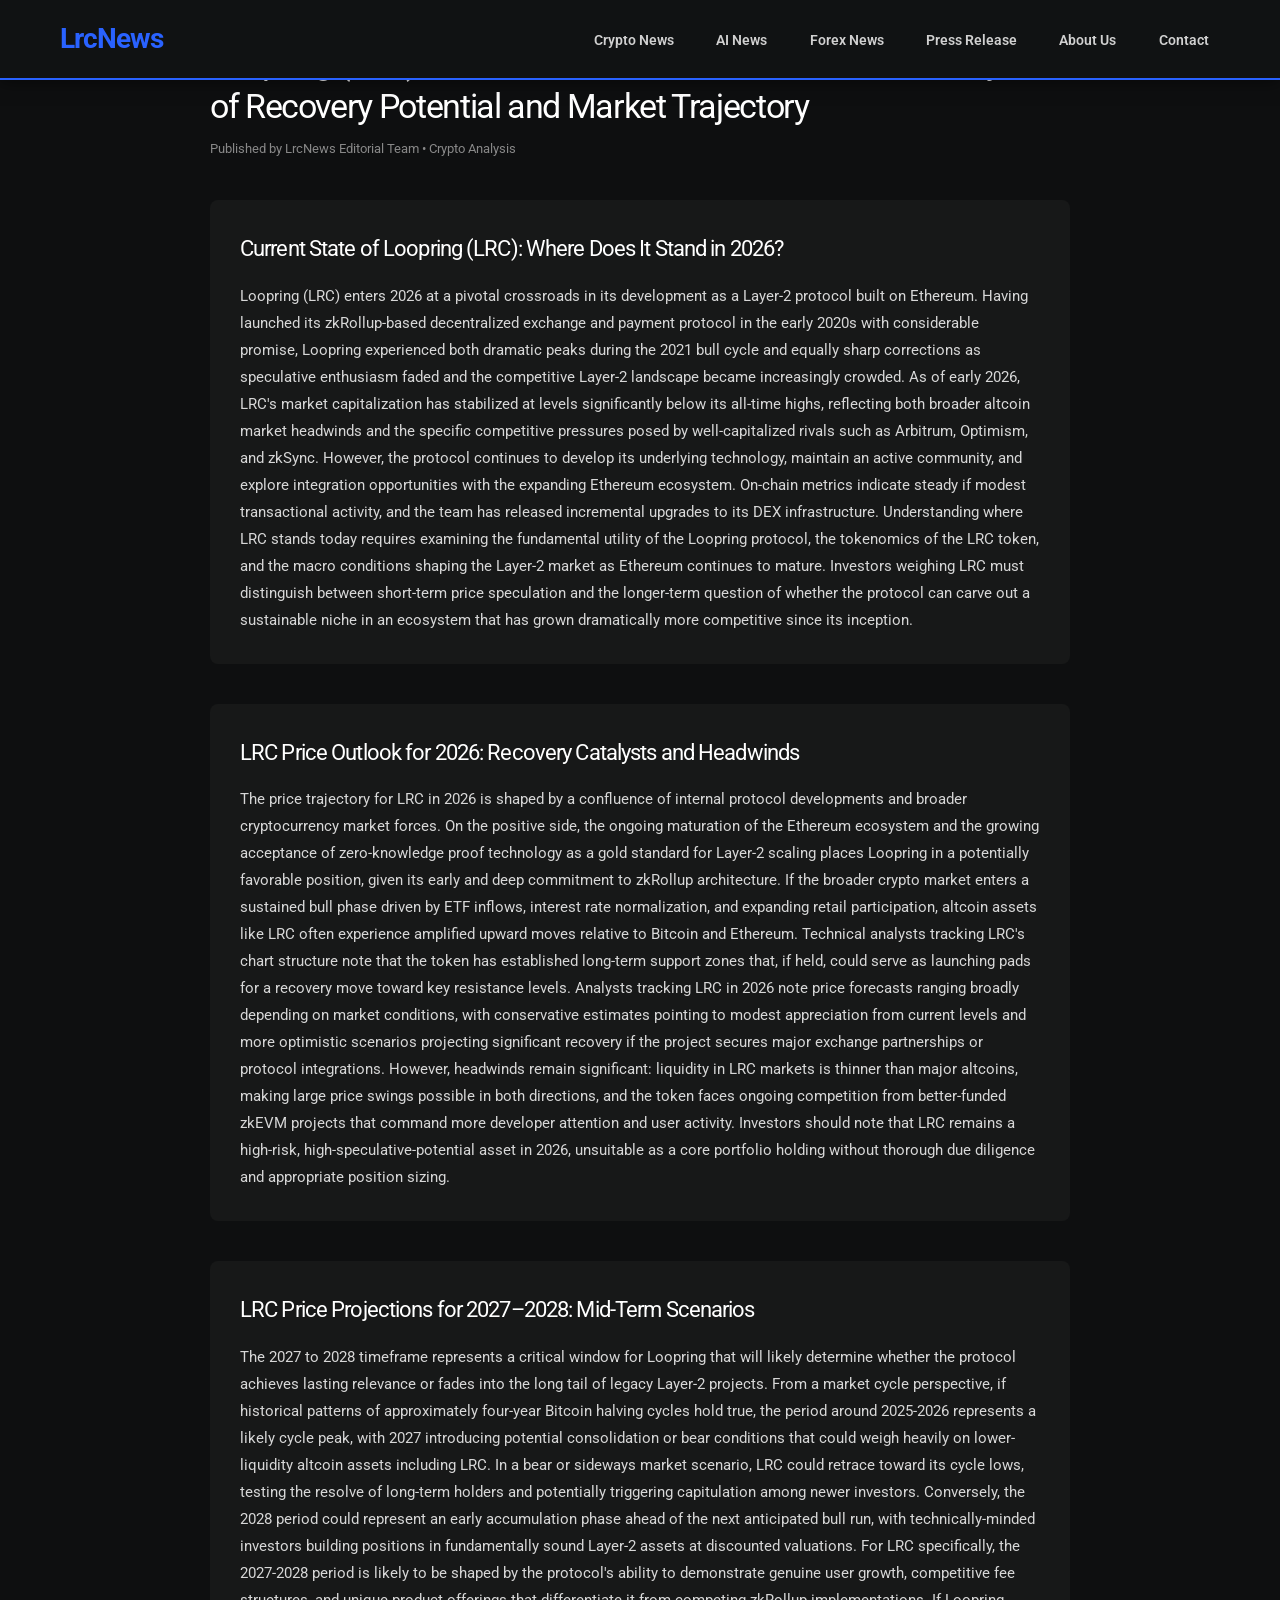
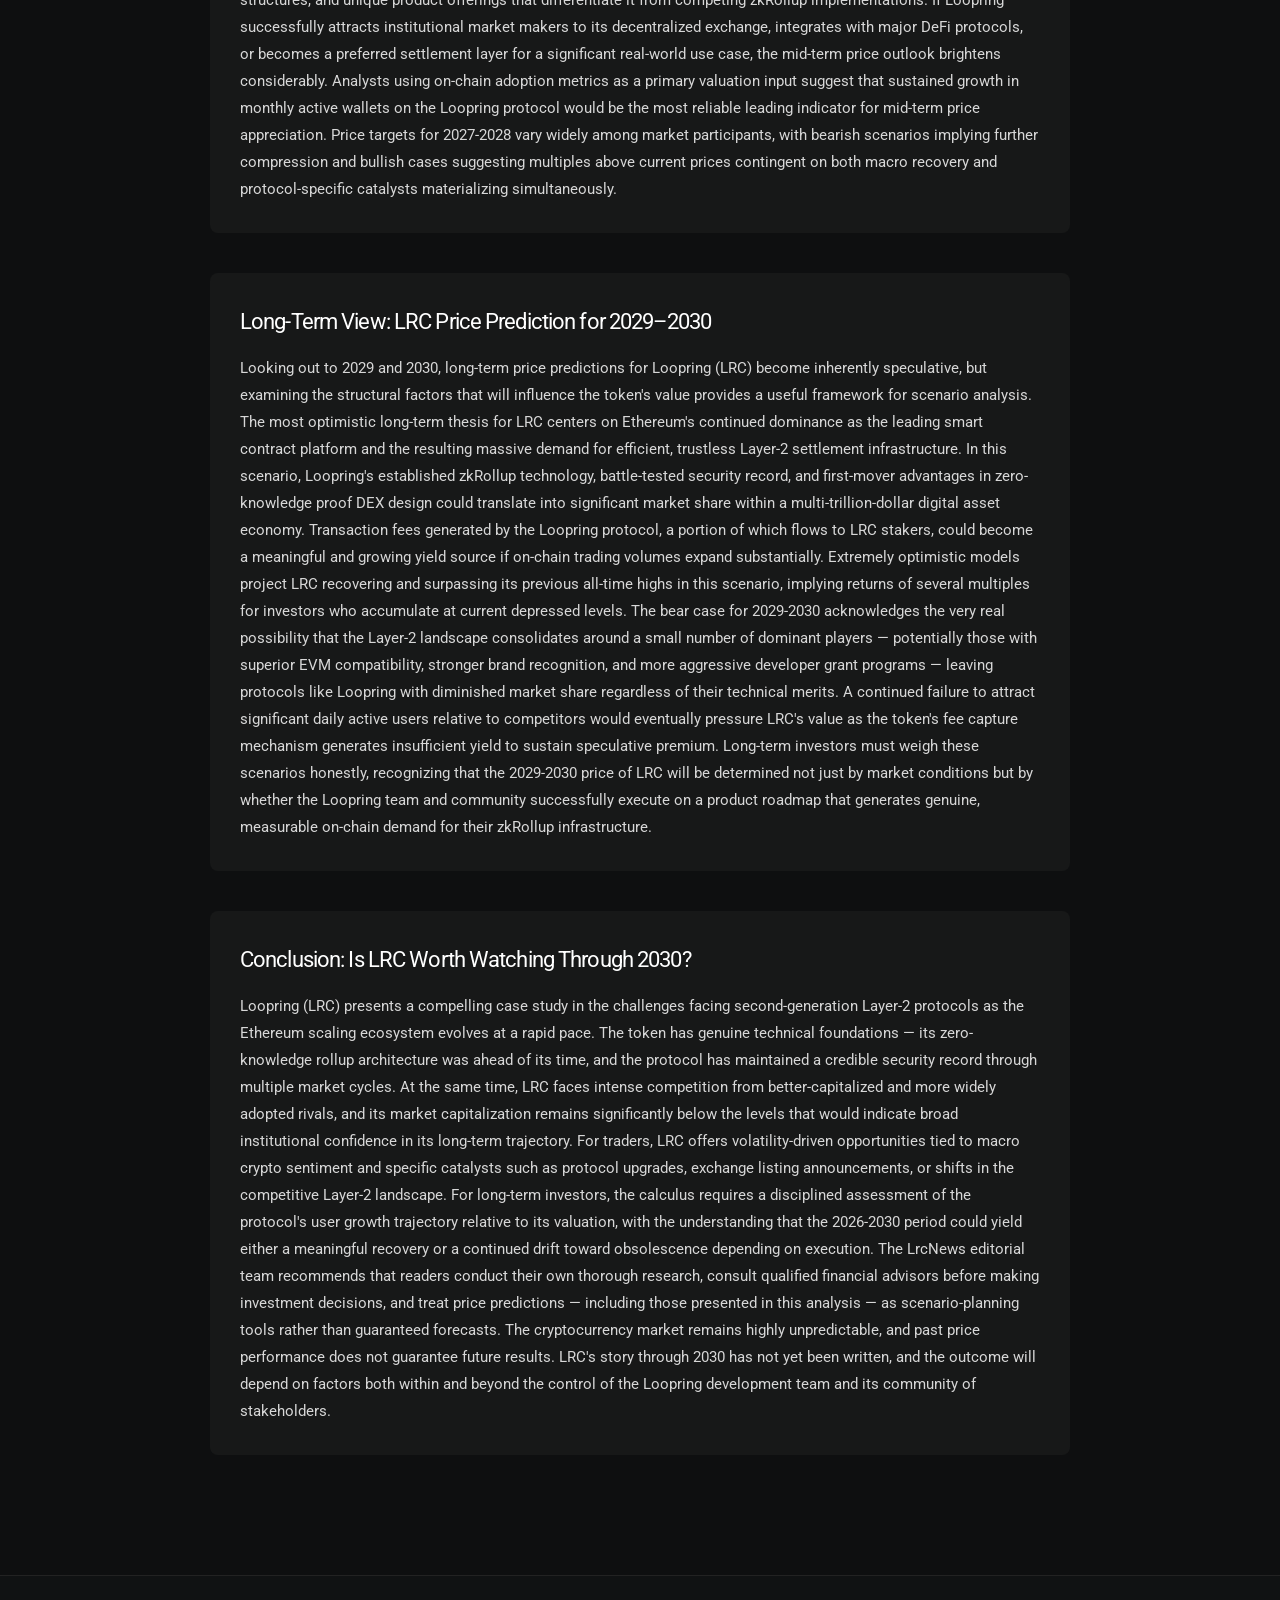
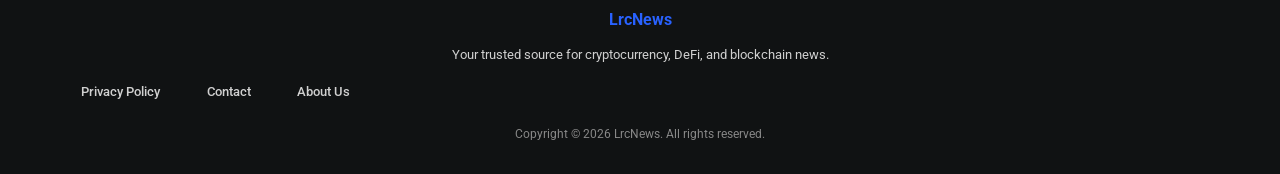
==== commit 23634408: "Restructure all HTML files for LrcNews brand - Rename site from BitcoinWorld/letstalkbitco.in to Lrc" ====
--- a/index.html
+++ b/index.html
@@ -3,152 +3,94 @@
 <head>
   <meta charset="UTF-8">
   <meta name="viewport" content="width=device-width, initial-scale=1.0">
-  <title>Tokenization Standards: Ondo Joins DTCC Working Group to Transform U.S. Capital Markets - OndosNews</title>
-  <meta name="description" content="Ondo Finance has joined the DTCC's tokenization working group to help define the next generation of tokenization standards for U.S. capital markets infrastructure.">
+  <title>Loopring (LRC) Price Prediction 2026-2030: Critical Analysis of Recovery Potential and Market Trajectory - LrcNews</title>
+  <meta name="description" content="Comprehensive Loopring (LRC) price prediction analysis for 2026 through 2030. Explore recovery potential, market trajectory, and expert forecasts for LRC token.">
   <meta name="robots" content="index, follow, max-image-preview:large, max-snippet:-1, max-video-preview:-1">
   <meta property="og:locale" content="en_US">
   <meta property="og:type" content="article">
-  <meta property="og:title" content="Tokenization Standards: Ondo Joins DTCC Working Group to Transform U.S. Capital Markets - OndosNews">
-  <meta property="og:description" content="Ondo Finance has joined the DTCC's tokenization working group to help define the next generation of tokenization standards for U.S. capital markets infrastructure.">
-  <meta property="og:url" content="https://ondosnews.com/tokenization-standards-ondo-dtcc-working-group/">
-  <meta property="og:site_name" content="OndosNews">
-  <meta property="article:published_time" content="2026-05-10T12:00:00+00:00">
+  <meta property="og:title" content="Loopring (LRC) Price Prediction 2026-2030: Critical Analysis of Recovery Potential and Market Trajectory - LrcNews">
+  <meta property="og:description" content="Comprehensive Loopring (LRC) price prediction analysis for 2026 through 2030. Explore recovery potential, market trajectory, and expert forecasts for LRC token.">
+  <meta property="og:site_name" content="LrcNews">
   <meta name="twitter:card" content="summary_large_image">
-  <meta name="twitter:title" content="Tokenization Standards: Ondo Joins DTCC Working Group - OndosNews">
-  <meta name="twitter:description" content="Ondo Finance joins the DTCC tokenization working group to transform U.S. capital markets with blockchain-based asset standards.">
-  <meta name="twitter:site" content="@OndosNews">
-  <link rel="canonical" href="https://ondosnews.com/tokenization-standards-ondo-dtcc-working-group/">
+  <meta name="twitter:title" content="Loopring (LRC) Price Prediction 2026-2030 - LrcNews">
+  <meta name="twitter:description" content="Comprehensive Loopring (LRC) price prediction analysis for 2026 through 2030. Explore recovery potential, market trajectory, and expert forecasts for LRC token.">
+  <meta name="twitter:site" content="@LrcNews">
+  <meta name="twitter:creator" content="@LrcNews">
+  <link rel="stylesheet" href="style.css">
   <link rel="stylesheet" href="1de98341b7e33ab1.css">
   <style>
-    body { background-color: #0f1117; color: #e2e8f0; font-family: system-ui, -apple-system, sans-serif; }
-    a { color: inherit; text-decoration: none; }
-    .site-header { background-color: #111827; border-bottom: 1px solid #1f2937; }
-    .site-footer { background-color: #111827; border-top: 1px solid #1f2937; }
-    .nav-link:hover { color: #f59e0b; }
-    .tag-badge { background-color: #1d4ed8; color: #fff; border-radius: 4px; padding: 2px 8px; font-size: 0.75rem; }
-    .article-body p { margin-bottom: 1.25rem; line-height: 1.8; color: #cbd5e1; }
-    .article-body h2 { font-size: 1.4rem; font-weight: 700; color: #f1f5f9; margin: 2rem 0 1rem; }
-    .article-body ul { list-style: disc; padding-left: 1.5rem; margin-bottom: 1.25rem; color: #cbd5e1; }
-    .article-body ul li { margin-bottom: 0.5rem; line-height: 1.7; }
-    .article-body blockquote { border-left: 4px solid #f59e0b; padding-left: 1.25rem; margin: 1.5rem 0; color: #94a3b8; font-style: italic; }
-    .category-pill { background-color: #f59e0b; color: #000; border-radius: 4px; padding: 3px 10px; font-size: 0.75rem; font-weight: 600; }
+    body { margin: 0; padding: 0; background: #0e0f10; color: #d7d7d7; font-family: -apple-system, BlinkMacSystemFont, 'Segoe UI', Roboto, sans-serif; }
+    a { color: #2962ff; }
+    a:hover { color: #5c85ff; }
   </style>
 </head>
 <body>
 
-  <!-- HEADER -->
-  <header class="site-header sticky top-0 z-50">
-    <div class="max-w-6xl mx-auto px-4 py-3 flex items-center justify-between">
-      <a href="index.html" class="text-2xl font-bold text-yellow-400 tracking-tight">OndosNews</a>
-      <nav class="hidden md:flex gap-6 text-sm font-medium text-gray-300">
-        <a href="index.html" class="nav-link hover:text-yellow-400">Home</a>
-        <a href="crypto-news.html" class="nav-link hover:text-yellow-400">Crypto News</a>
-        <a href="ai-news.html" class="nav-link hover:text-yellow-400">AI News</a>
-        <a href="forex-news.html" class="nav-link hover:text-yellow-400">Forex</a>
-        <a href="press-release.html" class="nav-link hover:text-yellow-400">Press Releases</a>
-        <a href="about-us.html" class="nav-link hover:text-yellow-400">About</a>
-        <a href="contact.html" class="nav-link hover:text-yellow-400">Contact</a>
-      </nav>
-      <div class="text-xs text-gray-500 hidden md:block">Your Gateway to Digital Finance</div>
-    </div>
-  </header>
+<header style="background:#101213;padding:15px 0;border-bottom:2px solid #2962ff;">
+  <div style="max-width:1200px;margin:0 auto;padding:0 20px;display:flex;align-items:center;justify-content:space-between;flex-wrap:wrap;gap:10px;">
+    <a href="index.html" style="color:#2962ff;font-size:28px;font-weight:700;text-decoration:none;letter-spacing:-1px;">LrcNews</a>
+    <nav>
+      <ul style="list-style:none;margin:0;padding:0;display:flex;gap:20px;flex-wrap:wrap;">
+        <li><a href="crypto-news.html" style="color:#d0d0d0;text-decoration:none;font-size:14px;font-weight:600;">Crypto News</a></li>
+        <li><a href="ai-news.html" style="color:#d0d0d0;text-decoration:none;font-size:14px;font-weight:600;">AI News</a></li>
+        <li><a href="forex-news.html" style="color:#d0d0d0;text-decoration:none;font-size:14px;font-weight:600;">Forex News</a></li>
+        <li><a href="press-release.html" style="color:#d0d0d0;text-decoration:none;font-size:14px;font-weight:600;">Press Release</a></li>
+        <li><a href="about-us.html" style="color:#d0d0d0;text-decoration:none;font-size:14px;font-weight:600;">About Us</a></li>
+        <li><a href="contact.html" style="color:#d0d0d0;text-decoration:none;font-size:14px;font-weight:600;">Contact</a></li>
+      </ul>
+    </nav>
+  </div>
+</header>
 
-  <!-- MAIN -->
-  <main class="max-w-4xl mx-auto px-4 py-10">
-    <div class="mb-4 flex flex-wrap gap-2 items-center text-sm text-gray-400">
-      <span class="category-pill">Crypto News</span>
-      <span>•</span>
-      <span>May 10, 2026</span>
-      <span>•</span>
-      <span>OndosNews Editorial</span>
-    </div>
+<main style="max-width:900px;margin:0 auto;padding:40px 20px;">
 
-    <h1 class="text-3xl md:text-4xl font-bold text-white leading-tight mb-6">
-      Tokenization Standards: Ondo Joins DTCC Working Group to Transform U.S. Capital Markets
+  <article>
+    <h1 style="color:#fff;font-size:34px;line-height:1.3;margin-bottom:10px;">
+      Loopring (LRC) Price Prediction 2026&ndash;2030: Critical Analysis of Recovery Potential and Market Trajectory
     </h1>
+    <p style="color:#888;font-size:13px;margin-bottom:40px;">Published by LrcNews Editorial Team &bull; Crypto Analysis</p>
 
-    <div class="flex flex-wrap gap-2 mb-8">
-      <span class="tag-badge">Ondo Finance</span>
-      <span class="tag-badge">DTCC</span>
-      <span class="tag-badge">Tokenization</span>
-      <span class="tag-badge">Capital Markets</span>
-      <span class="tag-badge">RWA</span>
-    </div>
+    <section style="margin-bottom:40px;padding:30px;background:#171818;border-radius:8px;">
+      <h2 style="color:#fff;font-size:22px;margin-bottom:15px;">Current State of Loopring (LRC): Where Does It Stand in 2026?</h2>
+      <p style="color:#d7d7d7;line-height:1.8;font-size:15px;">Loopring (LRC) enters 2026 at a pivotal crossroads in its development as a Layer-2 protocol built on Ethereum. Having launched its zkRollup-based decentralized exchange and payment protocol in the early 2020s with considerable promise, Loopring experienced both dramatic peaks during the 2021 bull cycle and equally sharp corrections as speculative enthusiasm faded and the competitive Layer-2 landscape became increasingly crowded. As of early 2026, LRC's market capitalization has stabilized at levels significantly below its all-time highs, reflecting both broader altcoin market headwinds and the specific competitive pressures posed by well-capitalized rivals such as Arbitrum, Optimism, and zkSync. However, the protocol continues to develop its underlying technology, maintain an active community, and explore integration opportunities with the expanding Ethereum ecosystem. On-chain metrics indicate steady if modest transactional activity, and the team has released incremental upgrades to its DEX infrastructure. Understanding where LRC stands today requires examining the fundamental utility of the Loopring protocol, the tokenomics of the LRC token, and the macro conditions shaping the Layer-2 market as Ethereum continues to mature. Investors weighing LRC must distinguish between short-term price speculation and the longer-term question of whether the protocol can carve out a sustainable niche in an ecosystem that has grown dramatically more competitive since its inception.</p>
+    </section>
 
-    <div class="article-body">
+    <section style="margin-bottom:40px;padding:30px;background:#171818;border-radius:8px;">
+      <h2 style="color:#fff;font-size:22px;margin-bottom:15px;">LRC Price Outlook for 2026: Recovery Catalysts and Headwinds</h2>
+      <p style="color:#d7d7d7;line-height:1.8;font-size:15px;">The price trajectory for LRC in 2026 is shaped by a confluence of internal protocol developments and broader cryptocurrency market forces. On the positive side, the ongoing maturation of the Ethereum ecosystem and the growing acceptance of zero-knowledge proof technology as a gold standard for Layer-2 scaling places Loopring in a potentially favorable position, given its early and deep commitment to zkRollup architecture. If the broader crypto market enters a sustained bull phase driven by ETF inflows, interest rate normalization, and expanding retail participation, altcoin assets like LRC often experience amplified upward moves relative to Bitcoin and Ethereum. Technical analysts tracking LRC's chart structure note that the token has established long-term support zones that, if held, could serve as launching pads for a recovery move toward key resistance levels. Analysts tracking LRC in 2026 note price forecasts ranging broadly depending on market conditions, with conservative estimates pointing to modest appreciation from current levels and more optimistic scenarios projecting significant recovery if the project secures major exchange partnerships or protocol integrations. However, headwinds remain significant: liquidity in LRC markets is thinner than major altcoins, making large price swings possible in both directions, and the token faces ongoing competition from better-funded zkEVM projects that command more developer attention and user activity. Investors should note that LRC remains a high-risk, high-speculative-potential asset in 2026, unsuitable as a core portfolio holding without thorough due diligence and appropriate position sizing.</p>
+    </section>
 
-      <p>
-        Ondo Finance has officially joined the Depository Trust &amp; Clearing Corporation (DTCC) tokenization working group, marking a pivotal step toward reshaping how U.S. capital markets operate in the era of blockchain technology. The partnership underscores growing institutional confidence in on-chain financial infrastructure and the increasing push to establish universal standards for tokenized real-world assets (RWAs).
-      </p>
+    <section style="margin-bottom:40px;padding:30px;background:#171818;border-radius:8px;">
+      <h2 style="color:#fff;font-size:22px;margin-bottom:15px;">LRC Price Projections for 2027&ndash;2028: Mid-Term Scenarios</h2>
+      <p style="color:#d7d7d7;line-height:1.8;font-size:15px;">The 2027 to 2028 timeframe represents a critical window for Loopring that will likely determine whether the protocol achieves lasting relevance or fades into the long tail of legacy Layer-2 projects. From a market cycle perspective, if historical patterns of approximately four-year Bitcoin halving cycles hold true, the period around 2025-2026 represents a likely cycle peak, with 2027 introducing potential consolidation or bear conditions that could weigh heavily on lower-liquidity altcoin assets including LRC. In a bear or sideways market scenario, LRC could retrace toward its cycle lows, testing the resolve of long-term holders and potentially triggering capitulation among newer investors. Conversely, the 2028 period could represent an early accumulation phase ahead of the next anticipated bull run, with technically-minded investors building positions in fundamentally sound Layer-2 assets at discounted valuations. For LRC specifically, the 2027-2028 period is likely to be shaped by the protocol's ability to demonstrate genuine user growth, competitive fee structures, and unique product offerings that differentiate it from competing zkRollup implementations. If Loopring successfully attracts institutional market makers to its decentralized exchange, integrates with major DeFi protocols, or becomes a preferred settlement layer for a significant real-world use case, the mid-term price outlook brightens considerably. Analysts using on-chain adoption metrics as a primary valuation input suggest that sustained growth in monthly active wallets on the Loopring protocol would be the most reliable leading indicator for mid-term price appreciation. Price targets for 2027-2028 vary widely among market participants, with bearish scenarios implying further compression and bullish cases suggesting multiples above current prices contingent on both macro recovery and protocol-specific catalysts materializing simultaneously.</p>
+    </section>
 
-      <h2>What This Means for Capital Markets</h2>
-      <p>
-        The DTCC, which processes trillions of dollars in securities transactions each year, has been actively exploring how distributed ledger technology can modernize post-trade settlement, reduce counterparty risk, and improve liquidity across asset classes. By bringing Ondo Finance into its working group, the DTCC signals a readiness to engage directly with DeFi-native protocols that have proven track records in compliant tokenization of U.S. Treasury bonds and money-market instruments.
-      </p>
-      <p>
-        Ondo's flagship products — OUSG and USDY — have attracted hundreds of millions in TVL by offering institutional and retail investors on-chain exposure to short-term U.S. government securities. The firm's inclusion in the DTCC working group is expected to inform how future tokenization frameworks address ownership transfer, custody, compliance, and interoperability with traditional settlement rails.
-      </p>
+    <section style="margin-bottom:40px;padding:30px;background:#171818;border-radius:8px;">
+      <h2 style="color:#fff;font-size:22px;margin-bottom:15px;">Long-Term View: LRC Price Prediction for 2029&ndash;2030</h2>
+      <p style="color:#d7d7d7;line-height:1.8;font-size:15px;">Looking out to 2029 and 2030, long-term price predictions for Loopring (LRC) become inherently speculative, but examining the structural factors that will influence the token's value provides a useful framework for scenario analysis. The most optimistic long-term thesis for LRC centers on Ethereum's continued dominance as the leading smart contract platform and the resulting massive demand for efficient, trustless Layer-2 settlement infrastructure. In this scenario, Loopring's established zkRollup technology, battle-tested security record, and first-mover advantages in zero-knowledge proof DEX design could translate into significant market share within a multi-trillion-dollar digital asset economy. Transaction fees generated by the Loopring protocol, a portion of which flows to LRC stakers, could become a meaningful and growing yield source if on-chain trading volumes expand substantially. Extremely optimistic models project LRC recovering and surpassing its previous all-time highs in this scenario, implying returns of several multiples for investors who accumulate at current depressed levels. The bear case for 2029-2030 acknowledges the very real possibility that the Layer-2 landscape consolidates around a small number of dominant players — potentially those with superior EVM compatibility, stronger brand recognition, and more aggressive developer grant programs — leaving protocols like Loopring with diminished market share regardless of their technical merits. A continued failure to attract significant daily active users relative to competitors would eventually pressure LRC's value as the token's fee capture mechanism generates insufficient yield to sustain speculative premium. Long-term investors must weigh these scenarios honestly, recognizing that the 2029-2030 price of LRC will be determined not just by market conditions but by whether the Loopring team and community successfully execute on a product roadmap that generates genuine, measurable on-chain demand for their zkRollup infrastructure.</p>
+    </section>
 
-      <h2>Key Objectives of the Working Group</h2>
-      <ul>
-        <li>Define interoperability standards between blockchain networks and legacy clearing systems</li>
-        <li>Establish compliance frameworks for tokenized securities under SEC and FINRA guidelines</li>
-        <li>Evaluate atomic settlement models that eliminate T+2 latency in equity and bond markets</li>
-        <li>Create guidelines for investor protection and anti-money-laundering controls in on-chain markets</li>
-      </ul>
+    <section style="margin-bottom:40px;padding:30px;background:#171818;border-radius:8px;">
+      <h2 style="color:#fff;font-size:22px;margin-bottom:15px;">Conclusion: Is LRC Worth Watching Through 2030?</h2>
+      <p style="color:#d7d7d7;line-height:1.8;font-size:15px;">Loopring (LRC) presents a compelling case study in the challenges facing second-generation Layer-2 protocols as the Ethereum scaling ecosystem evolves at a rapid pace. The token has genuine technical foundations — its zero-knowledge rollup architecture was ahead of its time, and the protocol has maintained a credible security record through multiple market cycles. At the same time, LRC faces intense competition from better-capitalized and more widely adopted rivals, and its market capitalization remains significantly below the levels that would indicate broad institutional confidence in its long-term trajectory. For traders, LRC offers volatility-driven opportunities tied to macro crypto sentiment and specific catalysts such as protocol upgrades, exchange listing announcements, or shifts in the competitive Layer-2 landscape. For long-term investors, the calculus requires a disciplined assessment of the protocol's user growth trajectory relative to its valuation, with the understanding that the 2026-2030 period could yield either a meaningful recovery or a continued drift toward obsolescence depending on execution. The LrcNews editorial team recommends that readers conduct their own thorough research, consult qualified financial advisors before making investment decisions, and treat price predictions — including those presented in this analysis — as scenario-planning tools rather than guaranteed forecasts. The cryptocurrency market remains highly unpredictable, and past price performance does not guarantee future results. LRC's story through 2030 has not yet been written, and the outcome will depend on factors both within and beyond the control of the Loopring development team and its community of stakeholders.</p>
+    </section>
 
-      <blockquote>
-        "Joining the DTCC working group is a natural extension of our mission to bridge traditional finance and blockchain. We believe standards developed here will form the backbone of institutional DeFi for the next decade." — Ondo Finance spokesperson
-      </blockquote>
+  </article>
 
-      <h2>Institutional Momentum Behind Tokenization</h2>
-      <p>
-        The DTCC initiative coincides with a broader wave of institutional investment in tokenization. BlackRock's BUIDL fund on Ethereum, Franklin Templeton's on-chain money market product, and JPMorgan's Onyx platform are all racing to capture a market that analysts at Boston Consulting Group estimate could reach $16 trillion by 2030. Standard-setting by bodies like the DTCC is crucial to ensure these offerings can seamlessly integrate with existing brokerage, prime custody, and clearinghouse infrastructure without regulatory ambiguity.
-      </p>
-      <p>
-        For Ondo Finance specifically, participation in the working group also enhances its credibility as a regulated, compliance-first operator. The project has already obtained Money Services Business licenses and maintains close dialogue with U.S. regulators, positioning it well for the anticipated rulemaking that will govern tokenized securities.
-      </p>
+</main>
 
-      <h2>What Comes Next</h2>
-      <p>
-        Industry observers expect the DTCC working group to publish a preliminary framework document outlining tokenization standards in the second half of 2026. This document is expected to address on-chain identity verification, transfer agent roles for tokenized equities, and smart contract audit requirements. Ondo's technical team is anticipated to contribute significantly to the sections covering programmable compliance and automated corporate actions such as dividend distributions and proxy voting on-chain.
-      </p>
-      <p>
-        The collaboration between a legacy market-structure giant like the DTCC and a frontier DeFi protocol like Ondo Finance reflects how rapidly the boundaries between traditional finance and blockchain are dissolving. As tokenized assets grow in volume and diversity, the standards being written today will define the rules of engagement for the global capital markets of tomorrow.
-      </p>
-
-    </div>
-  </main>
-
-  <!-- FOOTER -->
-  <footer class="site-footer mt-16">
-    <div class="max-w-6xl mx-auto px-4 py-10 grid md:grid-cols-3 gap-8 text-sm text-gray-400">
-      <div>
-        <div class="text-yellow-400 font-bold text-lg mb-2">OndosNews</div>
-        <p>Your authoritative source for crypto, AI, forex, and digital asset news. Independent journalism for the decentralized era.</p>
-      </div>
-      <div>
-        <div class="font-semibold text-gray-200 mb-3">Navigation</div>
-        <ul class="space-y-2">
-          <li><a href="crypto-news.html" class="hover:text-yellow-400">Crypto News</a></li>
-          <li><a href="ai-news.html" class="hover:text-yellow-400">AI News</a></li>
-          <li><a href="forex-news.html" class="hover:text-yellow-400">Forex News</a></li>
-          <li><a href="press-release.html" class="hover:text-yellow-400">Press Releases</a></li>
-        </ul>
-      </div>
-      <div>
-        <div class="font-semibold text-gray-200 mb-3">Company</div>
-        <ul class="space-y-2">
-          <li><a href="about-us.html" class="hover:text-yellow-400">About Us</a></li>
-          <li><a href="contact.html" class="hover:text-yellow-400">Contact</a></li>
-          <li><a href="privacy-policy.html" class="hover:text-yellow-400">Privacy Policy</a></li>
-        </ul>
-      </div>
-    </div>
-    <div class="border-t border-gray-800 text-center text-xs text-gray-600 py-4">
-      &copy; 2026 OndosNews. All rights reserved. Content is for informational purposes only and does not constitute financial advice.
-    </div>
-  </footer>
+<footer style="background:#101213;color:#d0d0d0;padding:30px 0;margin-top:40px;border-top:1px solid #222;">
+  <div style="max-width:1200px;margin:0 auto;padding:0 20px;text-align:center;">
+    <p style="font-size:16px;font-weight:700;color:#2962ff;margin-bottom:10px;">LrcNews</p>
+    <p style="font-size:13px;margin-bottom:10px;">Your trusted source for cryptocurrency, DeFi, and blockchain news.</p>
+    <nav style="margin-bottom:15px;">
+      <a href="privacy-policy.html" style="color:#d0d0d0;text-decoration:none;margin:0 10px;font-size:13px;">Privacy Policy</a>
+      <a href="contact.html" style="color:#d0d0d0;text-decoration:none;margin:0 10px;font-size:13px;">Contact</a>
+      <a href="about-us.html" style="color:#d0d0d0;text-decoration:none;margin:0 10px;font-size:13px;">About Us</a>
+    </nav>
+    <p style="font-size:12px;color:#888;">Copyright &copy; 2026 LrcNews. All rights reserved.</p>
+  </div>
+</footer>
 
 </body>
 </html>
--- a/style.css
+++ b/style.css
@@ -0,0 +1,588 @@
+/* --- Google Fonts import --- */
+@import url('https://fonts.googleapis.com/css2?family=Inter:wght@400;500;600;700&family=Roboto:wght@400;500;700&display=swap');
+
+/* =============================================
+   AstersdexNews — style.css
+   Dark theme, orange accent (#f7931a)
+   ============================================= */
+
+/* --- Reset --- */
+*, *::before, *::after { box-sizing: border-box; margin: 0; padding: 0; }
+html { scroll-behavior: smooth; }
+img { max-width: 100%; display: block; }
+a { text-decoration: none; color: inherit; }
+ul { list-style: none; }
+
+/* --- Base --- */
+body {
+  font-family: 'Inter', 'Roboto', sans-serif;
+  background: #0d1117;
+  color: #e6edf3;
+  font-size: 16px;
+  line-height: 1.7;
+  min-height: 100vh;
+}
+
+/* =============================================
+   HEADER / NAV
+   ============================================= */
+header {
+  position: fixed;
+  top: 0;
+  left: 0;
+  width: 100%;
+  z-index: 1000;
+  background: #161b22;
+  border-bottom: 2px solid #f7931a;
+  box-shadow: 0 2px 16px rgba(0,0,0,0.5);
+}
+
+.site-header {
+  max-width: 1200px;
+  margin: 0 auto;
+  padding: 0 1.5rem;
+  display: flex;
+  align-items: center;
+  justify-content: space-between;
+  height: 64px;
+}
+
+.logo {
+  font-size: 1.35rem;
+  font-weight: 700;
+  color: #f7931a;
+  letter-spacing: -0.5px;
+  white-space: nowrap;
+}
+.logo:hover { color: #ffaa44; }
+
+nav {
+  display: flex;
+  gap: 0.25rem;
+  flex-wrap: wrap;
+  align-items: center;
+}
+
+nav a {
+  color: #c9d1d9;
+  font-size: 0.88rem;
+  font-weight: 500;
+  padding: 0.35rem 0.7rem;
+  border-radius: 6px;
+  transition: color 0.2s, background 0.2s;
+}
+nav a:hover { color: #f7931a; background: rgba(247,147,26,0.08); }
+nav a.active { color: #f7931a; }
+
+/* Push content below fixed header */
+body > main,
+.page-wrapper { padding-top: 80px; }
+
+/* =============================================
+   LAYOUT / CONTENT
+   ============================================= */
+.content-wrap {
+  max-width: 900px;
+  margin: 0 auto;
+  padding: 2.5rem 1.5rem 4rem;
+}
+
+.wide-wrap {
+  max-width: 1100px;
+  margin: 0 auto;
+  padding: 2.5rem 1.5rem 4rem;
+}
+
+/* =============================================
+   HERO / PAGE BANNER
+   ============================================= */
+.page-hero {
+  background: linear-gradient(135deg, #161b22 0%, #1c2330 100%);
+  border-bottom: 1px solid #30363d;
+  padding: 3.5rem 1.5rem 2.5rem;
+  margin-top: 64px;
+}
+
+.page-hero-inner {
+  max-width: 900px;
+  margin: 0 auto;
+}
+
+.page-hero .category-badge {
+  margin-bottom: 1rem;
+}
+
+.page-hero h1 {
+  font-size: clamp(1.6rem, 4vw, 2.4rem);
+  font-weight: 700;
+  line-height: 1.3;
+  color: #ffffff;
+  margin-bottom: 1rem;
+}
+
+.page-hero .meta {
+  font-size: 0.85rem;
+  color: #8b949e;
+}
+
+/* Article hero image placeholder */
+.article-hero-img {
+  width: 100%;
+  height: 320px;
+  background: linear-gradient(135deg, #1c2330 0%, #21262d 50%, #1c2330 100%);
+  border-radius: 10px;
+  margin: 2rem 0;
+  display: flex;
+  align-items: center;
+  justify-content: center;
+  border: 1px solid #30363d;
+  color: #8b949e;
+  font-size: 0.9rem;
+}
+
+/* =============================================
+   TYPOGRAPHY / SECTIONS
+   ============================================= */
+.content-body h2 {
+  font-size: 1.4rem;
+  font-weight: 700;
+  color: #ffffff;
+  margin: 2.5rem 0 1rem;
+  padding-left: 1rem;
+  border-left: 4px solid #f7931a;
+  line-height: 1.4;
+}
+
+.content-body h3 {
+  font-size: 1.15rem;
+  font-weight: 600;
+  color: #e6edf3;
+  margin: 1.5rem 0 0.75rem;
+}
+
+.content-body p {
+  color: #c9d1d9;
+  margin-bottom: 1.25rem;
+  font-size: 1rem;
+}
+
+.content-body section {
+  margin-bottom: 2rem;
+}
+
+/* Section headings (outside .content-body) */
+.section-title {
+  font-size: 1.5rem;
+  font-weight: 700;
+  color: #ffffff;
+  padding-left: 1rem;
+  border-left: 4px solid #f7931a;
+  margin-bottom: 1.5rem;
+  line-height: 1.3;
+}
+
+/* =============================================
+   CATEGORY BADGES
+   ============================================= */
+.category-badge {
+  display: inline-block;
+  background: rgba(247, 147, 26, 0.15);
+  color: #f7931a;
+  border: 1px solid rgba(247, 147, 26, 0.35);
+  font-size: 0.75rem;
+  font-weight: 600;
+  text-transform: uppercase;
+  letter-spacing: 0.06em;
+  padding: 0.25rem 0.65rem;
+  border-radius: 20px;
+}
+
+/* =============================================
+   NEWS CARDS GRID
+   ============================================= */
+.news-grid {
+  display: grid;
+  grid-template-columns: repeat(auto-fill, minmax(280px, 1fr));
+  gap: 1.5rem;
+  margin: 2rem 0;
+}
+
+.news-card {
+  background: #161b22;
+  border: 1px solid #30363d;
+  border-radius: 10px;
+  padding: 1.5rem;
+  transition: border-color 0.25s, transform 0.25s, box-shadow 0.25s;
+  display: flex;
+  flex-direction: column;
+  gap: 0.75rem;
+}
+
+.news-card:hover {
+  border-color: #f7931a;
+  transform: translateY(-3px);
+  box-shadow: 0 8px 24px rgba(247, 147, 26, 0.12);
+}
+
+.news-card .card-headline {
+  font-size: 1.05rem;
+  font-weight: 700;
+  color: #ffffff;
+  line-height: 1.4;
+}
+
+.news-card .card-headline a:hover { color: #f7931a; }
+
+.news-card .card-summary {
+  font-size: 0.9rem;
+  color: #8b949e;
+  flex: 1;
+}
+
+.news-card .card-footer {
+  display: flex;
+  align-items: center;
+  justify-content: space-between;
+  flex-wrap: wrap;
+  gap: 0.5rem;
+  margin-top: 0.25rem;
+}
+
+.news-card .card-date {
+  font-size: 0.78rem;
+  color: #6e7681;
+}
+
+/* Press release cards */
+.pr-card {
+  background: #161b22;
+  border: 1px solid #30363d;
+  border-radius: 10px;
+  padding: 1.75rem;
+  margin-bottom: 1.5rem;
+  transition: border-color 0.25s, box-shadow 0.25s;
+}
+
+.pr-card:hover {
+  border-color: #f7931a;
+  box-shadow: 0 6px 20px rgba(247, 147, 26, 0.1);
+}
+
+.pr-card .pr-date {
+  font-size: 0.8rem;
+  color: #6e7681;
+  margin-bottom: 0.5rem;
+}
+
+.pr-card .pr-title {
+  font-size: 1.15rem;
+  font-weight: 700;
+  color: #ffffff;
+  margin-bottom: 0.75rem;
+  line-height: 1.4;
+}
+
+.pr-card .pr-excerpt {
+  font-size: 0.92rem;
+  color: #8b949e;
+  line-height: 1.65;
+}
+
+/* =============================================
+   SUBSCRIBE FORM
+   ============================================= */
+.subscribe-section {
+  background: #161b22;
+  border: 1px solid #30363d;
+  border-radius: 12px;
+  padding: 2.5rem 2rem;
+  text-align: center;
+  margin: 3rem 0;
+}
+
+.subscribe-section h2 {
+  font-size: 1.4rem;
+  font-weight: 700;
+  color: #ffffff;
+  margin-bottom: 0.75rem;
+}
+
+.subscribe-section p {
+  color: #8b949e;
+  font-size: 0.95rem;
+  margin-bottom: 1.5rem;
+}
+
+.subscribe-form {
+  display: flex;
+  gap: 0.75rem;
+  max-width: 480px;
+  margin: 0 auto;
+  flex-wrap: wrap;
+}
+
+.subscribe-form input[type="email"] {
+  flex: 1;
+  min-width: 200px;
+  background: #0d1117;
+  border: 1px solid #30363d;
+  color: #e6edf3;
+  padding: 0.7rem 1rem;
+  border-radius: 8px;
+  font-size: 0.95rem;
+  outline: none;
+  transition: border-color 0.2s;
+}
+
+.subscribe-form input[type="email"]:focus { border-color: #f7931a; }
+.subscribe-form input[type="email"]::placeholder { color: #6e7681; }
+
+/* =============================================
+   CONTACT FORM
+   ============================================= */
+.contact-grid {
+  display: grid;
+  grid-template-columns: 1fr 1fr;
+  gap: 3rem;
+  margin-top: 1rem;
+}
+
+@media (max-width: 700px) { .contact-grid { grid-template-columns: 1fr; } }
+
+.contact-info h2 {
+  font-size: 1.4rem;
+  font-weight: 700;
+  color: #ffffff;
+  padding-left: 1rem;
+  border-left: 4px solid #f7931a;
+  margin-bottom: 1.25rem;
+}
+
+.contact-info p { color: #c9d1d9; font-size: 0.95rem; margin-bottom: 1rem; }
+
+.contact-form-wrap h2 {
+  font-size: 1.4rem;
+  font-weight: 700;
+  color: #ffffff;
+  padding-left: 1rem;
+  border-left: 4px solid #f7931a;
+  margin-bottom: 1.25rem;
+}
+
+.contact-form { display: flex; flex-direction: column; gap: 1rem; }
+
+.form-group { display: flex; flex-direction: column; gap: 0.4rem; }
+
+.form-group label {
+  font-size: 0.85rem;
+  font-weight: 600;
+  color: #8b949e;
+  text-transform: uppercase;
+  letter-spacing: 0.04em;
+}
+
+.form-group input,
+.form-group select,
+.form-group textarea {
+  background: #161b22;
+  border: 1px solid #30363d;
+  color: #e6edf3;
+  padding: 0.75rem 1rem;
+  border-radius: 8px;
+  font-size: 0.95rem;
+  font-family: inherit;
+  outline: none;
+  transition: border-color 0.2s;
+  -webkit-appearance: none;
+}
+
+.form-group input:focus,
+.form-group select:focus,
+.form-group textarea:focus { border-color: #f7931a; }
+
+.form-group input::placeholder,
+.form-group textarea::placeholder { color: #6e7681; }
+
+.form-group select option { background: #161b22; }
+
+.form-group textarea { resize: vertical; min-height: 140px; }
+
+/* =============================================
+   BUTTONS
+   ============================================= */
+.btn {
+  display: inline-block;
+  background: #f7931a;
+  color: #0d1117;
+  font-weight: 700;
+  font-size: 0.95rem;
+  padding: 0.75rem 1.75rem;
+  border: none;
+  border-radius: 8px;
+  cursor: pointer;
+  transition: background 0.2s, transform 0.15s;
+  font-family: inherit;
+}
+.btn:hover { background: #ffaa44; transform: translateY(-1px); }
+.btn:active { transform: translateY(0); }
+
+.btn-outline {
+  background: transparent;
+  color: #f7931a;
+  border: 2px solid #f7931a;
+}
+.btn-outline:hover { background: rgba(247,147,26,0.1); }
+
+/* =============================================
+   INFO BOXES / CALLOUTS
+   ============================================= */
+.callout {
+  background: rgba(247, 147, 26, 0.07);
+  border-left: 4px solid #f7931a;
+  border-radius: 0 8px 8px 0;
+  padding: 1.25rem 1.5rem;
+  margin: 1.5rem 0;
+}
+.callout p { color: #c9d1d9; margin: 0; }
+
+/* =============================================
+   STATS ROW
+   ============================================= */
+.stats-row {
+  display: flex;
+  gap: 1.5rem;
+  flex-wrap: wrap;
+  margin: 2rem 0;
+}
+
+.stat-card {
+  flex: 1;
+  min-width: 160px;
+  background: #161b22;
+  border: 1px solid #30363d;
+  border-radius: 10px;
+  padding: 1.25rem 1.5rem;
+  text-align: center;
+}
+
+.stat-card .stat-value {
+  font-size: 1.75rem;
+  font-weight: 700;
+  color: #f7931a;
+  line-height: 1.2;
+}
+
+.stat-card .stat-label {
+  font-size: 0.8rem;
+  color: #8b949e;
+  margin-top: 0.35rem;
+  text-transform: uppercase;
+  letter-spacing: 0.05em;
+}
+
+/* =============================================
+   ABOUT PAGE
+   ============================================= */
+.team-values {
+  display: grid;
+  grid-template-columns: repeat(auto-fill, minmax(240px, 1fr));
+  gap: 1.25rem;
+  margin: 1.5rem 0;
+}
+
+.value-card {
+  background: #161b22;
+  border: 1px solid #30363d;
+  border-radius: 10px;
+  padding: 1.5rem;
+}
+
+.value-card .value-icon { font-size: 1.75rem; margin-bottom: 0.75rem; }
+.value-card h3 { font-size: 1rem; font-weight: 700; color: #fff; margin-bottom: 0.5rem; }
+.value-card p { font-size: 0.88rem; color: #8b949e; }
+
+/* =============================================
+   PRIVACY POLICY
+   ============================================= */
+.policy-section {
+  border-bottom: 1px solid #21262d;
+  padding-bottom: 2rem;
+  margin-bottom: 2rem;
+}
+.policy-section:last-child { border-bottom: none; }
+
+/* =============================================
+   FOOTER
+   ============================================= */
+footer {
+  background: #161b22;
+  border-top: 2px solid #21262d;
+  margin-top: 4rem;
+}
+
+.footer-inner {
+  max-width: 1100px;
+  margin: 0 auto;
+  padding: 3rem 1.5rem 2rem;
+  display: grid;
+  grid-template-columns: 2fr 1fr 1fr;
+  gap: 2rem;
+}
+
+.footer-brand strong {
+  font-size: 1.15rem;
+  color: #f7931a;
+  display: block;
+  margin-bottom: 0.75rem;
+}
+
+.footer-brand p { font-size: 0.9rem; color: #8b949e; max-width: 280px; }
+
+.footer-links h4 {
+  font-size: 0.8rem;
+  font-weight: 700;
+  color: #e6edf3;
+  text-transform: uppercase;
+  letter-spacing: 0.08em;
+  margin-bottom: 1rem;
+}
+
+.footer-links a {
+  display: block;
+  font-size: 0.9rem;
+  color: #8b949e;
+  margin-bottom: 0.5rem;
+  transition: color 0.2s;
+}
+.footer-links a:hover { color: #f7931a; }
+
+.footer-bottom {
+  border-top: 1px solid #21262d;
+  text-align: center;
+  padding: 1.25rem 1.5rem;
+}
+.footer-bottom p { font-size: 0.82rem; color: #6e7681; }
+
+/* =============================================
+   RESPONSIVE
+   ============================================= */
+@media (max-width: 900px) {
+  .footer-inner { grid-template-columns: 1fr 1fr; }
+  .footer-brand { grid-column: 1 / -1; }
+}
+
+@media (max-width: 640px) {
+  .site-header { flex-direction: column; height: auto; padding: 0.75rem 1rem; gap: 0.5rem; }
+  nav { gap: 0.15rem; justify-content: center; }
+  nav a { font-size: 0.8rem; padding: 0.3rem 0.5rem; }
+  .page-hero { padding: 2rem 1rem 1.5rem; }
+  .footer-inner { grid-template-columns: 1fr; }
+  .news-grid { grid-template-columns: 1fr; }
+  .stats-row { flex-direction: column; }
+  body > main, .page-wrapper { padding-top: 110px; }
+}
+
+@media (max-width: 480px) {
+  .subscribe-form { flex-direction: column; }
+  .subscribe-form input[type="email"], .subscribe-form .btn { width: 100%; }
+}
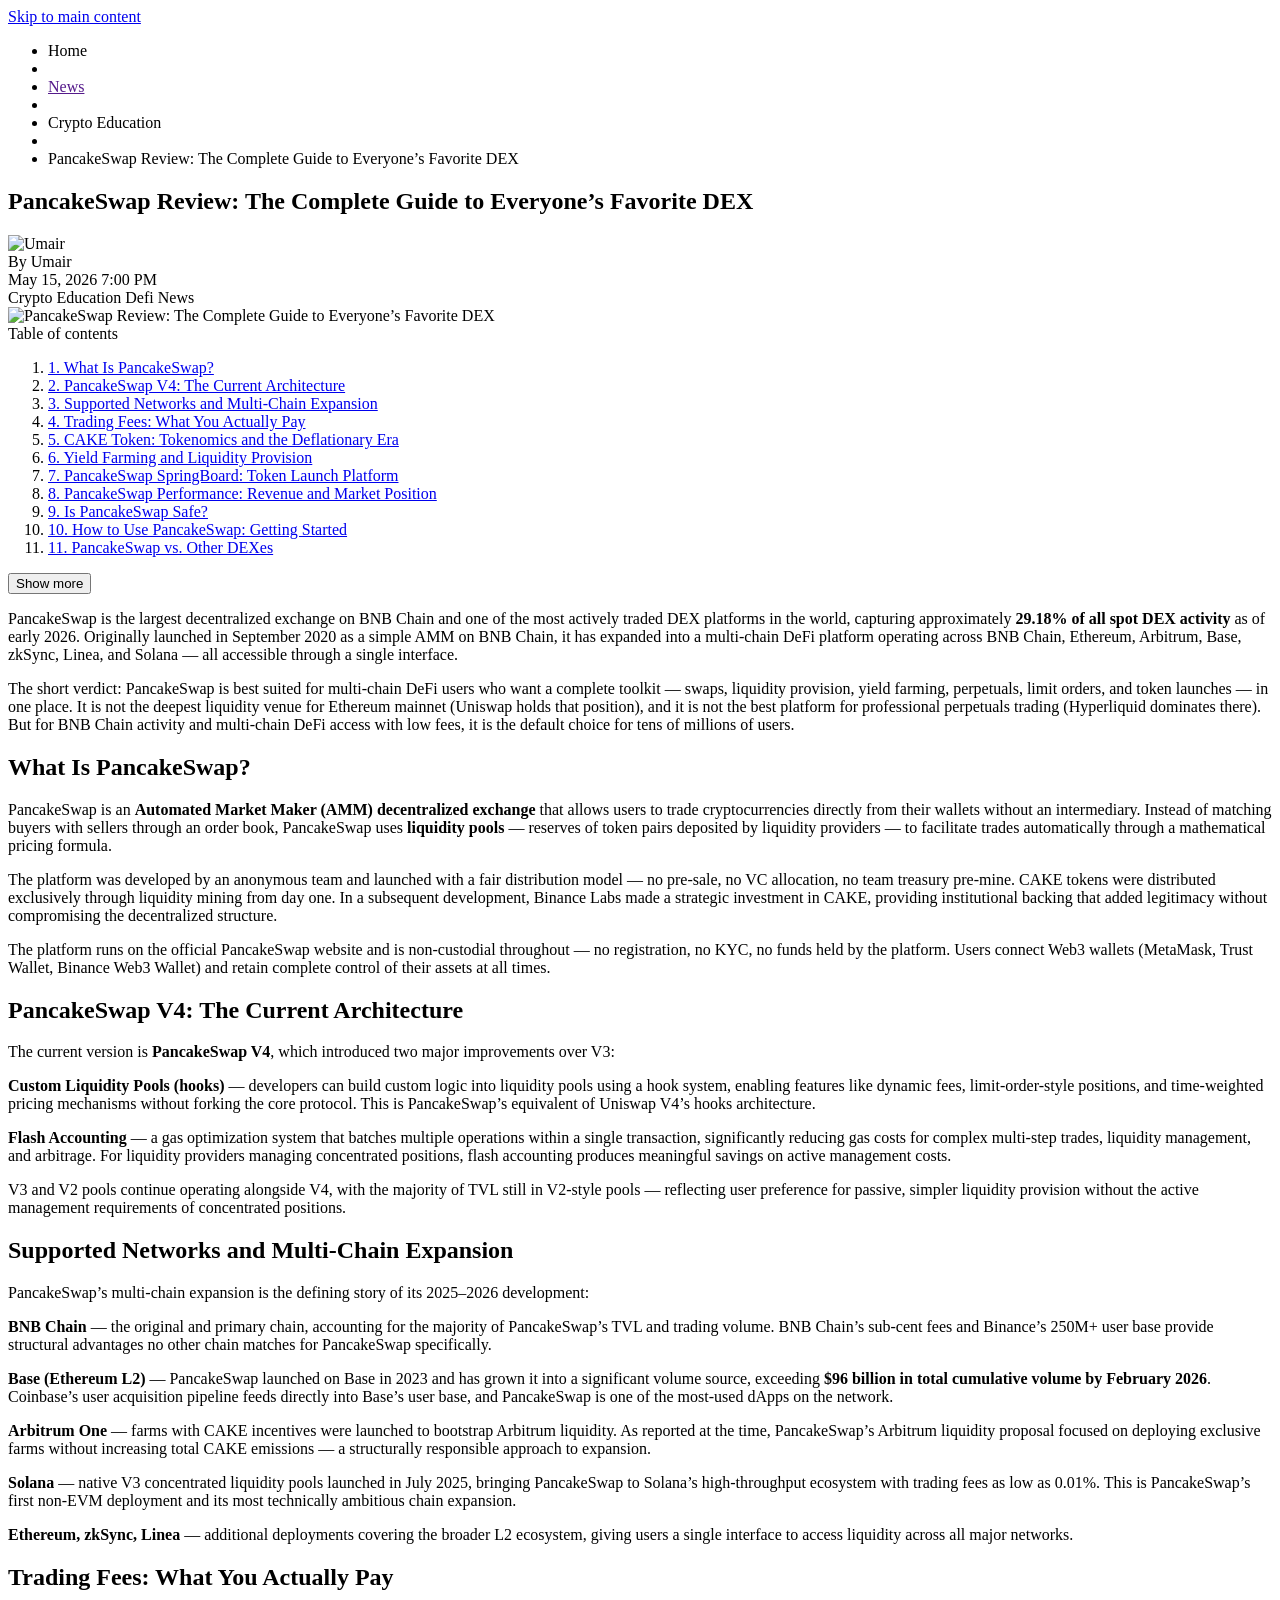
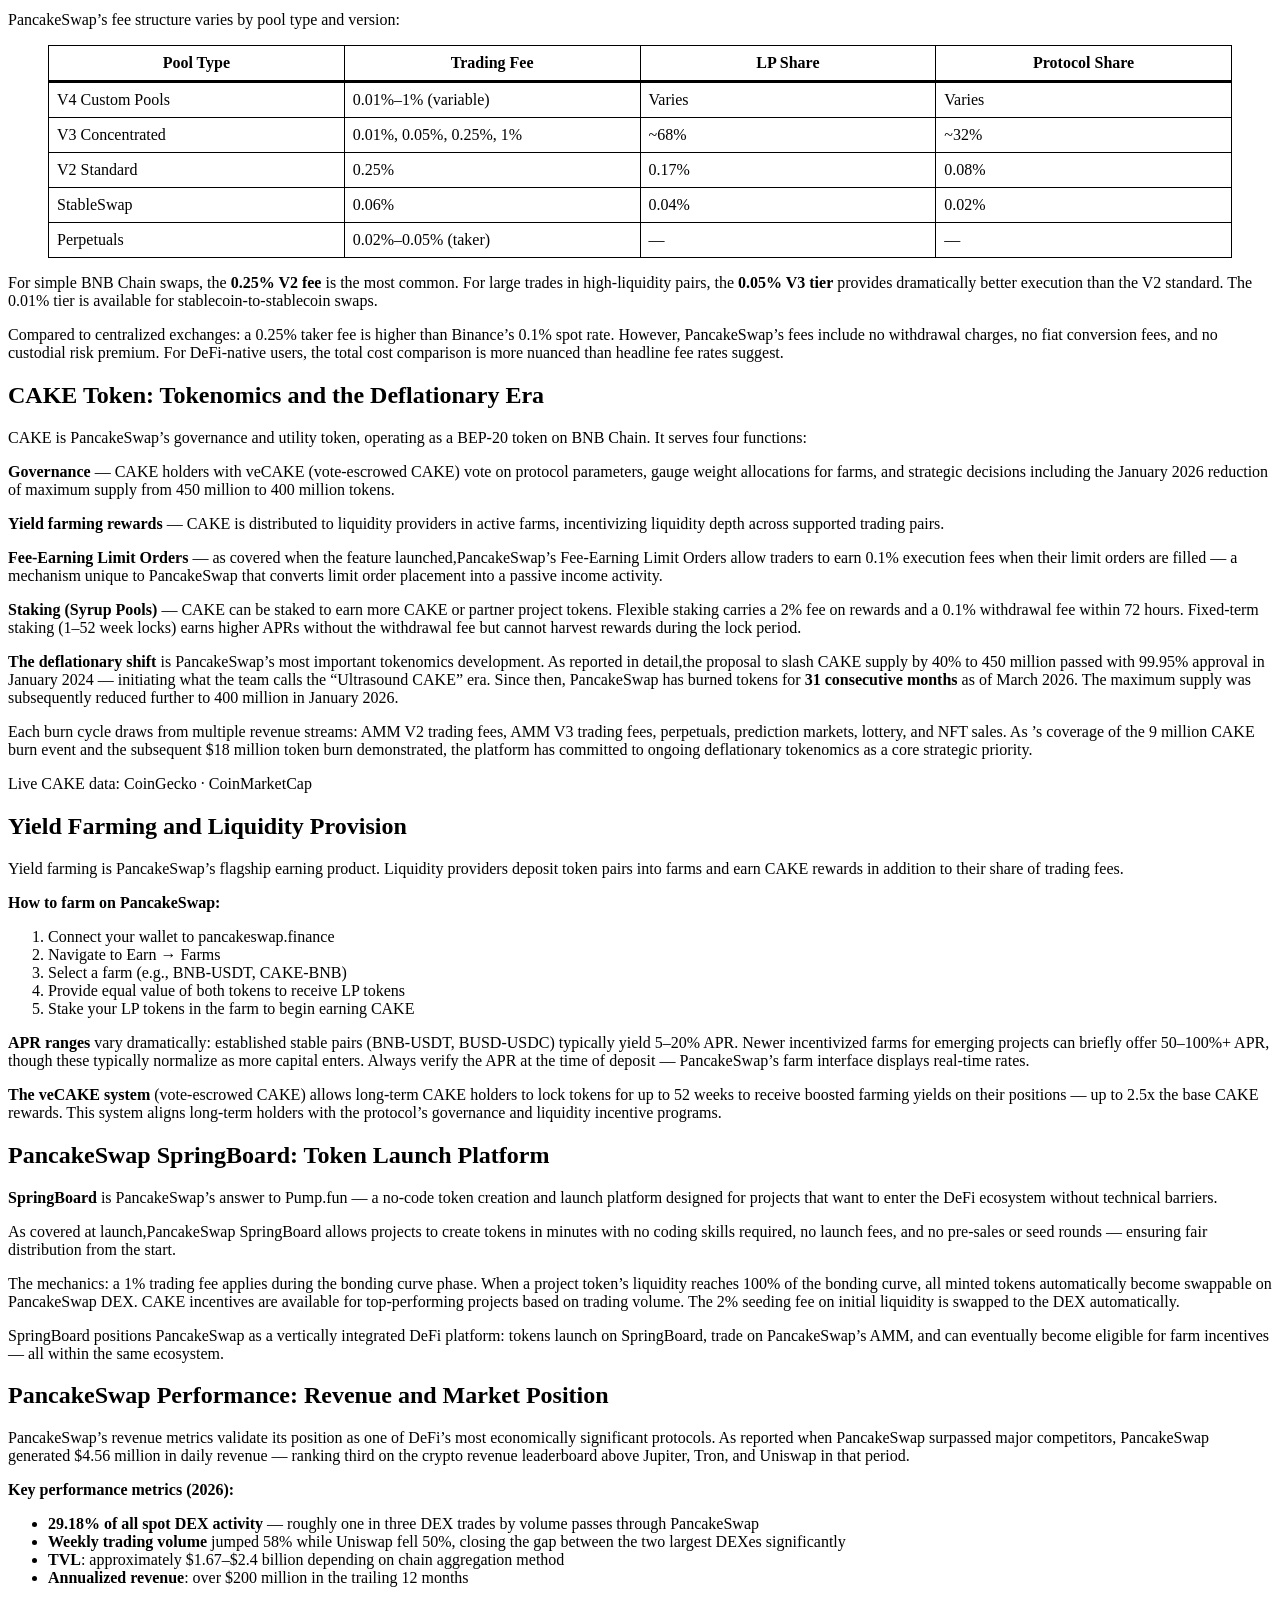
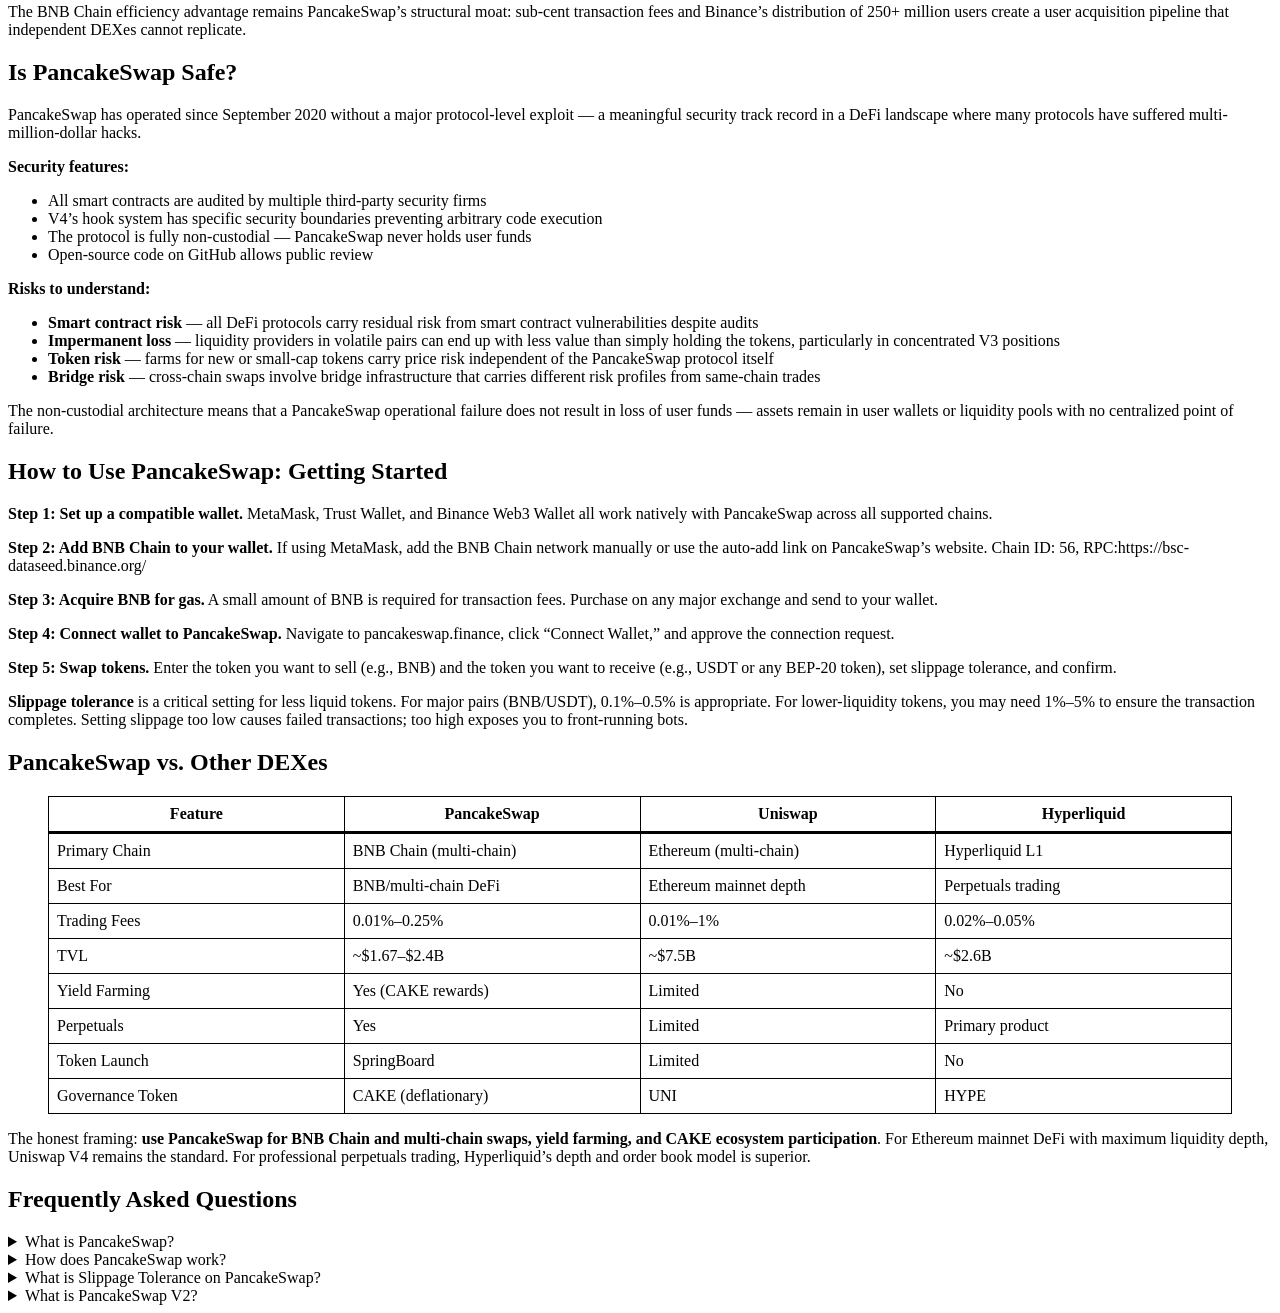
==== commit 8851a4aa: "Add files via upload" ====
--- a/index.html
+++ b/index.html
@@ -1,96 +1,513 @@
-<!DOCTYPE html>
-<html lang="en-US">
-<head>
-  <meta charset="UTF-8">
-  <meta name="viewport" content="width=device-width, initial-scale=1.0">
-  <title>Loopring (LRC) Price Prediction 2026-2030: Critical Analysis of Recovery Potential and Market Trajectory - LrcNews</title>
-  <meta name="description" content="Comprehensive Loopring (LRC) price prediction analysis for 2026 through 2030. Explore recovery potential, market trajectory, and expert forecasts for LRC token.">
-  <meta name="robots" content="index, follow, max-image-preview:large, max-snippet:-1, max-video-preview:-1">
-  <meta property="og:locale" content="en_US">
-  <meta property="og:type" content="article">
-  <meta property="og:title" content="Loopring (LRC) Price Prediction 2026-2030: Critical Analysis of Recovery Potential and Market Trajectory - LrcNews">
-  <meta property="og:description" content="Comprehensive Loopring (LRC) price prediction analysis for 2026 through 2030. Explore recovery potential, market trajectory, and expert forecasts for LRC token.">
-  <meta property="og:site_name" content="LrcNews">
-  <meta name="twitter:card" content="summary_large_image">
-  <meta name="twitter:title" content="Loopring (LRC) Price Prediction 2026-2030 - LrcNews">
-  <meta name="twitter:description" content="Comprehensive Loopring (LRC) price prediction analysis for 2026 through 2030. Explore recovery potential, market trajectory, and expert forecasts for LRC token.">
-  <meta name="twitter:site" content="@LrcNews">
-  <meta name="twitter:creator" content="@LrcNews">
-  <link rel="stylesheet" href="style.css">
-  <link rel="stylesheet" href="1de98341b7e33ab1.css">
-  <style>
-    body { margin: 0; padding: 0; background: #0e0f10; color: #d7d7d7; font-family: -apple-system, BlinkMacSystemFont, 'Segoe UI', Roboto, sans-serif; }
-    a { color: #2962ff; }
-    a:hover { color: #5c85ff; }
-  </style>
+<!DOCTYPE html><html lang="en-US" prefix="og: https://ogp.me/ns#" data-theme="light" style="--header-height: 181px; --header-func-height: 40px;" ><head>
+<title>PancakeSwap Review: The Complete Guide To Everyone's Favorite DEX</title>
+		<meta charset="UTF-8">
+		
+		
+
+		<meta name="viewport" content="width=device-width, initial-scale=1">
+		<link rel="profile" href="https://gmpg.org/xfn/11">
+
+		
+		
+		
+		
+		
+
+		
+
+<meta name="description" content="In this PancakeSwap review, we will cover PancakeSwap in detail including slippage tolerance, BEP-20 coins and CAKE token.">
+<meta name="robots" content="follow, index, max-snippet:-1, max-video-preview:-1, max-image-preview:large">
+<meta property="og:locale" content="en_US">
+<meta property="og:type" content="article">
+<meta property="og:title" content="PancakeSwap Review: The Complete Guide To Everyone's Favorite DEX">
+<meta property="og:description" content="In this PancakeSwap review, we will cover PancakeSwap in detail including slippage tolerance, BEP-20 coins and CAKE token.">
+<meta property="article:tag" content="DeFi">
+<meta property="article:tag" content="DEX">
+<meta property="article:section" content="Crypto Education">
+<meta property="og:updated_time" content="2026-05-18T09:03:14+00:00">
+<meta property="og:image:width" content="1920">
+<meta property="og:image:height" content="1080">
+<meta property="og:image:alt" content="pancakeswap">
+<meta property="og:image:type" content="image/webp">
+<meta property="article:published_time" content="2026-05-15T19:00:00+00:00">
+<meta property="article:modified_time" content="2026-05-18T09:03:14+00:00">
+<meta name="twitter:card" content="summary_large_image">
+<meta name="twitter:title" content="PancakeSwap Review: The Complete Guide To Everyone's Favorite DEX">
+<meta name="twitter:description" content="In this PancakeSwap review, we will cover PancakeSwap in detail including slippage tolerance, BEP-20 coins and CAKE token.">
+<meta name="twitter:label1" content="Written by">
+<meta name="twitter:data1" content="Umair">
+<meta name="twitter:label2" content="Time to read">
+<meta name="twitter:data2" content="9 minutes">
+
+<style id="wp-img-auto-sizes-contain-inline-css" type="text/css">img:is([sizes="auto" i], [sizes^="auto," i]) { contain-intrinsic-size: 3000px 1500px; }</style>
+<style id="classic-theme-styles-inline-css" type="text/css"></style>
+<style id="global-styles-inline-css" type="text/css">:root { --wp--preset--aspect-ratio--square: 1; --wp--preset--aspect-ratio--4-3: 4/3; --wp--preset--aspect-ratio--3-4: 3/4; --wp--preset--aspect-ratio--3-2: 3/2; --wp--preset--aspect-ratio--2-3: 2/3; --wp--preset--aspect-ratio--16-9: 16/9; --wp--preset--aspect-ratio--9-16: 9/16; --wp--preset--color--black: #000000; --wp--preset--color--cyan-bluish-gray: #abb8c3; --wp--preset--color--white: #ffffff; --wp--preset--color--pale-pink: #f78da7; --wp--preset--color--vivid-red: #cf2e2e; --wp--preset--color--luminous-vivid-orange: #ff6900; --wp--preset--color--luminous-vivid-amber: #fcb900; --wp--preset--color--light-green-cyan: #7bdcb5; --wp--preset--color--vivid-green-cyan: #00d084; --wp--preset--color--pale-cyan-blue: #8ed1fc; --wp--preset--color--vivid-cyan-blue: #0693e3; --wp--preset--color--vivid-purple: #9b51e0; --wp--preset--gradient--vivid-cyan-blue-to-vivid-purple: linear-gradient(135deg,rgb(6,147,227) 0%,rgb(155,81,224) 100%); --wp--preset--gradient--light-green-cyan-to-vivid-green-cyan: linear-gradient(135deg,rgb(122,220,180) 0%,rgb(0,208,130) 100%); --wp--preset--gradient--luminous-vivid-amber-to-luminous-vivid-orange: linear-gradient(135deg,rgb(252,185,0) 0%,rgb(255,105,0) 100%); --wp--preset--gradient--luminous-vivid-orange-to-vivid-red: linear-gradient(135deg,rgb(255,105,0) 0%,rgb(207,46,46) 100%); --wp--preset--gradient--very-light-gray-to-cyan-bluish-gray: linear-gradient(135deg,rgb(238,238,238) 0%,rgb(169,184,195) 100%); --wp--preset--gradient--cool-to-warm-spectrum: linear-gradient(135deg,rgb(74,234,220) 0%,rgb(151,120,209) 20%,rgb(207,42,186) 40%,rgb(238,44,130) 60%,rgb(251,105,98) 80%,rgb(254,248,76) 100%); --wp--preset--gradient--blush-light-purple: linear-gradient(135deg,rgb(255,206,236) 0%,rgb(152,150,240) 100%); --wp--preset--gradient--blush-bordeaux: linear-gradient(135deg,rgb(254,205,165) 0%,rgb(254,45,45) 50%,rgb(107,0,62) 100%); --wp--preset--gradient--luminous-dusk: linear-gradient(135deg,rgb(255,203,112) 0%,rgb(199,81,192) 50%,rgb(65,88,208) 100%); --wp--preset--gradient--pale-ocean: linear-gradient(135deg,rgb(255,245,203) 0%,rgb(182,227,212) 50%,rgb(51,167,181) 100%); --wp--preset--gradient--electric-grass: linear-gradient(135deg,rgb(202,248,128) 0%,rgb(113,206,126) 100%); --wp--preset--gradient--midnight: linear-gradient(135deg,rgb(2,3,129) 0%,rgb(40,116,252) 100%); --wp--preset--font-size--small: 13px; --wp--preset--font-size--medium: 20px; --wp--preset--font-size--large: 36px; --wp--preset--font-size--x-large: 42px; --wp--preset--spacing--20: 0.44rem; --wp--preset--spacing--30: 0.67rem; --wp--preset--spacing--40: 1rem; --wp--preset--spacing--50: 1.5rem; --wp--preset--spacing--60: 2.25rem; --wp--preset--spacing--70: 3.38rem; --wp--preset--spacing--80: 5.06rem; --wp--preset--shadow--natural: 6px 6px 9px rgba(0, 0, 0, 0.2); --wp--preset--shadow--deep: 12px 12px 50px rgba(0, 0, 0, 0.4); --wp--preset--shadow--sharp: 6px 6px 0px rgba(0, 0, 0, 0.2); --wp--preset--shadow--outlined: 6px 6px 0px -3px rgb(255, 255, 255), 6px 6px rgb(0, 0, 0); --wp--preset--shadow--crisp: 6px 6px 0px rgb(0, 0, 0); }</style>
+
+<style type="text/css" data-wpacu-inline-css-file="1"></style>
+<link rel="stylesheet" id="wpacu-combined-css-head-1" href="head-4e97e915b4344545317ea2c2d6bfb971fa38b55a.css" type="text/css" media="all">
+
+
+        
+
+<style id="a11y-contrast-overrides">.accent--red, .cryptocurrency__item-text.accent--red, .cryptocurrency__footer-text.accent--red { color: rgb(204, 0, 51) !important; }
+.card__author, .card__date, .latest-news__card-author, .latest-news__card-date { color: rgb(107, 107, 107) !important; }
+.cryptocurrency__item-title-short, .cryptocurrency__slide .cryptocurrency__item-title-short { color: rgb(90, 90, 90) !important; }
+.entry-content p a:not(.btn):not(.button), .post__content p a:not(.btn):not(.button), .article__content p a:not(.btn):not(.button) { text-decoration: underline !important; text-underline-offset: 2px; }</style>		<style>.accordion__question::after { background-image: url("shewron_down.svg"); }</style>
+	<style id="wp-block-heading-inline-css" type="text/css"></style>
+<style id="wp-block-list-inline-css" type="text/css">ol, ul { box-sizing: border-box; }</style>
+<style id="wp-block-paragraph-inline-css" type="text/css"></style>
+<style id="wp-block-table-inline-css" type="text/css">.wp-block-table { overflow-x: auto; }
+.wp-block-table table { border-collapse: collapse; width: 100%; }
+.wp-block-table thead { border-bottom: 3px solid; }
+.wp-block-table td, .wp-block-table th { border: 1px solid; padding: 0.5em; }
+.wp-block-table .has-fixed-layout { table-layout: fixed; width: 100%; }
+.wp-block-table .has-fixed-layout td, .wp-block-table .has-fixed-layout th { word-break: break-word; }</style>
+
 </head>
-<body>
-
-<header style="background:#101213;padding:15px 0;border-bottom:2px solid #2962ff;">
-  <div style="max-width:1200px;margin:0 auto;padding:0 20px;display:flex;align-items:center;justify-content:space-between;flex-wrap:wrap;gap:10px;">
-    <a href="index.html" style="color:#2962ff;font-size:28px;font-weight:700;text-decoration:none;letter-spacing:-1px;">LrcNews</a>
-    <nav>
-      <ul style="list-style:none;margin:0;padding:0;display:flex;gap:20px;flex-wrap:wrap;">
-        <li><a href="crypto-news.html" style="color:#d0d0d0;text-decoration:none;font-size:14px;font-weight:600;">Crypto News</a></li>
-        <li><a href="ai-news.html" style="color:#d0d0d0;text-decoration:none;font-size:14px;font-weight:600;">AI News</a></li>
-        <li><a href="forex-news.html" style="color:#d0d0d0;text-decoration:none;font-size:14px;font-weight:600;">Forex News</a></li>
-        <li><a href="press-release.html" style="color:#d0d0d0;text-decoration:none;font-size:14px;font-weight:600;">Press Release</a></li>
-        <li><a href="about-us.html" style="color:#d0d0d0;text-decoration:none;font-size:14px;font-weight:600;">About Us</a></li>
-        <li><a href="contact.html" style="color:#d0d0d0;text-decoration:none;font-size:14px;font-weight:600;">Contact</a></li>
-      </ul>
-    </nav>
-  </div>
-</header>
-
-<main style="max-width:900px;margin:0 auto;padding:40px 20px;">
-
-  <article>
-    <h1 style="color:#fff;font-size:34px;line-height:1.3;margin-bottom:10px;">
-      Loopring (LRC) Price Prediction 2026&ndash;2030: Critical Analysis of Recovery Potential and Market Trajectory
-    </h1>
-    <p style="color:#888;font-size:13px;margin-bottom:40px;">Published by LrcNews Editorial Team &bull; Crypto Analysis</p>
-
-    <section style="margin-bottom:40px;padding:30px;background:#171818;border-radius:8px;">
-      <h2 style="color:#fff;font-size:22px;margin-bottom:15px;">Current State of Loopring (LRC): Where Does It Stand in 2026?</h2>
-      <p style="color:#d7d7d7;line-height:1.8;font-size:15px;">Loopring (LRC) enters 2026 at a pivotal crossroads in its development as a Layer-2 protocol built on Ethereum. Having launched its zkRollup-based decentralized exchange and payment protocol in the early 2020s with considerable promise, Loopring experienced both dramatic peaks during the 2021 bull cycle and equally sharp corrections as speculative enthusiasm faded and the competitive Layer-2 landscape became increasingly crowded. As of early 2026, LRC's market capitalization has stabilized at levels significantly below its all-time highs, reflecting both broader altcoin market headwinds and the specific competitive pressures posed by well-capitalized rivals such as Arbitrum, Optimism, and zkSync. However, the protocol continues to develop its underlying technology, maintain an active community, and explore integration opportunities with the expanding Ethereum ecosystem. On-chain metrics indicate steady if modest transactional activity, and the team has released incremental upgrades to its DEX infrastructure. Understanding where LRC stands today requires examining the fundamental utility of the Loopring protocol, the tokenomics of the LRC token, and the macro conditions shaping the Layer-2 market as Ethereum continues to mature. Investors weighing LRC must distinguish between short-term price speculation and the longer-term question of whether the protocol can carve out a sustainable niche in an ecosystem that has grown dramatically more competitive since its inception.</p>
-    </section>
-
-    <section style="margin-bottom:40px;padding:30px;background:#171818;border-radius:8px;">
-      <h2 style="color:#fff;font-size:22px;margin-bottom:15px;">LRC Price Outlook for 2026: Recovery Catalysts and Headwinds</h2>
-      <p style="color:#d7d7d7;line-height:1.8;font-size:15px;">The price trajectory for LRC in 2026 is shaped by a confluence of internal protocol developments and broader cryptocurrency market forces. On the positive side, the ongoing maturation of the Ethereum ecosystem and the growing acceptance of zero-knowledge proof technology as a gold standard for Layer-2 scaling places Loopring in a potentially favorable position, given its early and deep commitment to zkRollup architecture. If the broader crypto market enters a sustained bull phase driven by ETF inflows, interest rate normalization, and expanding retail participation, altcoin assets like LRC often experience amplified upward moves relative to Bitcoin and Ethereum. Technical analysts tracking LRC's chart structure note that the token has established long-term support zones that, if held, could serve as launching pads for a recovery move toward key resistance levels. Analysts tracking LRC in 2026 note price forecasts ranging broadly depending on market conditions, with conservative estimates pointing to modest appreciation from current levels and more optimistic scenarios projecting significant recovery if the project secures major exchange partnerships or protocol integrations. However, headwinds remain significant: liquidity in LRC markets is thinner than major altcoins, making large price swings possible in both directions, and the token faces ongoing competition from better-funded zkEVM projects that command more developer attention and user activity. Investors should note that LRC remains a high-risk, high-speculative-potential asset in 2026, unsuitable as a core portfolio holding without thorough due diligence and appropriate position sizing.</p>
-    </section>
-
-    <section style="margin-bottom:40px;padding:30px;background:#171818;border-radius:8px;">
-      <h2 style="color:#fff;font-size:22px;margin-bottom:15px;">LRC Price Projections for 2027&ndash;2028: Mid-Term Scenarios</h2>
-      <p style="color:#d7d7d7;line-height:1.8;font-size:15px;">The 2027 to 2028 timeframe represents a critical window for Loopring that will likely determine whether the protocol achieves lasting relevance or fades into the long tail of legacy Layer-2 projects. From a market cycle perspective, if historical patterns of approximately four-year Bitcoin halving cycles hold true, the period around 2025-2026 represents a likely cycle peak, with 2027 introducing potential consolidation or bear conditions that could weigh heavily on lower-liquidity altcoin assets including LRC. In a bear or sideways market scenario, LRC could retrace toward its cycle lows, testing the resolve of long-term holders and potentially triggering capitulation among newer investors. Conversely, the 2028 period could represent an early accumulation phase ahead of the next anticipated bull run, with technically-minded investors building positions in fundamentally sound Layer-2 assets at discounted valuations. For LRC specifically, the 2027-2028 period is likely to be shaped by the protocol's ability to demonstrate genuine user growth, competitive fee structures, and unique product offerings that differentiate it from competing zkRollup implementations. If Loopring successfully attracts institutional market makers to its decentralized exchange, integrates with major DeFi protocols, or becomes a preferred settlement layer for a significant real-world use case, the mid-term price outlook brightens considerably. Analysts using on-chain adoption metrics as a primary valuation input suggest that sustained growth in monthly active wallets on the Loopring protocol would be the most reliable leading indicator for mid-term price appreciation. Price targets for 2027-2028 vary widely among market participants, with bearish scenarios implying further compression and bullish cases suggesting multiples above current prices contingent on both macro recovery and protocol-specific catalysts materializing simultaneously.</p>
-    </section>
-
-    <section style="margin-bottom:40px;padding:30px;background:#171818;border-radius:8px;">
-      <h2 style="color:#fff;font-size:22px;margin-bottom:15px;">Long-Term View: LRC Price Prediction for 2029&ndash;2030</h2>
-      <p style="color:#d7d7d7;line-height:1.8;font-size:15px;">Looking out to 2029 and 2030, long-term price predictions for Loopring (LRC) become inherently speculative, but examining the structural factors that will influence the token's value provides a useful framework for scenario analysis. The most optimistic long-term thesis for LRC centers on Ethereum's continued dominance as the leading smart contract platform and the resulting massive demand for efficient, trustless Layer-2 settlement infrastructure. In this scenario, Loopring's established zkRollup technology, battle-tested security record, and first-mover advantages in zero-knowledge proof DEX design could translate into significant market share within a multi-trillion-dollar digital asset economy. Transaction fees generated by the Loopring protocol, a portion of which flows to LRC stakers, could become a meaningful and growing yield source if on-chain trading volumes expand substantially. Extremely optimistic models project LRC recovering and surpassing its previous all-time highs in this scenario, implying returns of several multiples for investors who accumulate at current depressed levels. The bear case for 2029-2030 acknowledges the very real possibility that the Layer-2 landscape consolidates around a small number of dominant players — potentially those with superior EVM compatibility, stronger brand recognition, and more aggressive developer grant programs — leaving protocols like Loopring with diminished market share regardless of their technical merits. A continued failure to attract significant daily active users relative to competitors would eventually pressure LRC's value as the token's fee capture mechanism generates insufficient yield to sustain speculative premium. Long-term investors must weigh these scenarios honestly, recognizing that the 2029-2030 price of LRC will be determined not just by market conditions but by whether the Loopring team and community successfully execute on a product roadmap that generates genuine, measurable on-chain demand for their zkRollup infrastructure.</p>
-    </section>
-
-    <section style="margin-bottom:40px;padding:30px;background:#171818;border-radius:8px;">
-      <h2 style="color:#fff;font-size:22px;margin-bottom:15px;">Conclusion: Is LRC Worth Watching Through 2030?</h2>
-      <p style="color:#d7d7d7;line-height:1.8;font-size:15px;">Loopring (LRC) presents a compelling case study in the challenges facing second-generation Layer-2 protocols as the Ethereum scaling ecosystem evolves at a rapid pace. The token has genuine technical foundations — its zero-knowledge rollup architecture was ahead of its time, and the protocol has maintained a credible security record through multiple market cycles. At the same time, LRC faces intense competition from better-capitalized and more widely adopted rivals, and its market capitalization remains significantly below the levels that would indicate broad institutional confidence in its long-term trajectory. For traders, LRC offers volatility-driven opportunities tied to macro crypto sentiment and specific catalysts such as protocol upgrades, exchange listing announcements, or shifts in the competitive Layer-2 landscape. For long-term investors, the calculus requires a disciplined assessment of the protocol's user growth trajectory relative to its valuation, with the understanding that the 2026-2030 period could yield either a meaningful recovery or a continued drift toward obsolescence depending on execution. The LrcNews editorial team recommends that readers conduct their own thorough research, consult qualified financial advisors before making investment decisions, and treat price predictions — including those presented in this analysis — as scenario-planning tools rather than guaranteed forecasts. The cryptocurrency market remains highly unpredictable, and past price performance does not guarantee future results. LRC's story through 2030 has not yet been written, and the outcome will depend on factors both within and beyond the control of the Loopring development team and its community of stakeholders.</p>
-    </section>
-
-  </article>
-
-</main>
-
-<footer style="background:#101213;color:#d0d0d0;padding:30px 0;margin-top:40px;border-top:1px solid #222;">
-  <div style="max-width:1200px;margin:0 auto;padding:0 20px;text-align:center;">
-    <p style="font-size:16px;font-weight:700;color:#2962ff;margin-bottom:10px;">LrcNews</p>
-    <p style="font-size:13px;margin-bottom:10px;">Your trusted source for cryptocurrency, DeFi, and blockchain news.</p>
-    <nav style="margin-bottom:15px;">
-      <a href="privacy-policy.html" style="color:#d0d0d0;text-decoration:none;margin:0 10px;font-size:13px;">Privacy Policy</a>
-      <a href="contact.html" style="color:#d0d0d0;text-decoration:none;margin:0 10px;font-size:13px;">Contact</a>
-      <a href="about-us.html" style="color:#d0d0d0;text-decoration:none;margin:0 10px;font-size:13px;">About Us</a>
-    </nav>
-    <p style="font-size:12px;color:#888;">Copyright &copy; 2026 LrcNews. All rights reserved.</p>
-  </div>
-</footer>
-
-</body>
-</html>
+
+	<body class="wp-singular post-template-default single single-post postid-9090 single-format-standard wp-theme-blockchain_custom_theme no-sidebar">
+
+				<a class="skip-link" href="#main">Skip to main content</a>
+		<div id="page" class="site">
+
+			<header id="header" style="transform: translateY(0px);">
+			
+			</header>
+
+<main class="main">
+	
+
+	<div class="breadcrumbs-section">
+    <div class="wrapper">
+        <nav class="breadcrumbs">
+            <ul class="breadcrumbs__list">
+                
+                <li class="breadcrumbs__list-item">
+                        <span class="breadcrumbs__list-link-text">Home</span>
+                    </a>
+                </li>
+
+                                        <li class="breadcrumbs__list-item breadcrumbs__list-item--arrow"></li>
+                        <li class="breadcrumbs__list-item">
+                            <a href="" class="breadcrumbs__list-link">
+                                <span class="breadcrumbs__list-link-text">News</span>
+                            </a>
+                        </li>
+                    
+                                            <li class="breadcrumbs__list-item breadcrumbs__list-item--arrow"></li>
+                        <li class="breadcrumbs__list-item">
+                                <span class="breadcrumbs__list-link-text">Crypto Education</span>
+                            </a>
+                        </li>
+                    
+                    <li class="breadcrumbs__list-item breadcrumbs__list-item--arrow"></li>
+                    <li class="breadcrumbs__list-item">
+                        <span class="breadcrumbs__list-link-text">PancakeSwap Review: The Complete Guide to Everyone’s Favorite DEX</span>
+                    </li>
+
+                            </ul>
+        </nav>
+    </div>
+</div>
+
+	<div class="layout layout--mt30-to-20">
+		<div class="wrapper">
+			<div class="layout__wrapper">
+				<div class="layout__main">
+					<article class="layout__article article">
+						<h1 class="article__title">PancakeSwap Review: The Complete Guide to Everyone’s Favorite DEX</h1>
+						<div class="article__author">
+							<div class="article__author-col">
+							<div class="article__author-img-wrapper">
+        <img src="5d0872af9c1f6d93a27d16c2fe755d4db6a457c74813f8e8162c20d9e67468bf-1.png" alt="Umair" class="article__author-img" width="40" height="40">
+</div>
+								<div class="article__author-name">
+									By
+										Umair									</a>
+								</div>
+							</div>
+							<div class="article__author-col article__author-col--info">
+								<div class="article__date">
+								May 15, 2026 7:00 PM
+
+
+								</div>
+								<div class="article__tags-wrapper">
+                Crypto Education            </a>
+                Defi News            </a>
+            </div>
+							</div>
+						</div>
+
+
+						<div class="article__content-wrapper">
+							<div class="article__hero-img-wrapper">
+																	<img src="pancakeswap.webp" alt="PancakeSwap Review: The Complete Guide to Everyone’s Favorite DEX" class="article__hero-img" width="990" height="556">
+								
+								
+								
+							</div>
+
+							<div class="article__info-container">
+                                <div class="article__socials">
+    
+   
+</div>
+
+								<div class="article__info ">
+									
+																		<div class="article__content">
+
+										<div class="article__toc toc"><div class="toc__wrapper"><div class="toc__title">Table of contents</div><div class="toc__content collapsible"><ol class="toc__list collapsible__content"><li class="toc__list-item"><a href="#what-is-pancakeswap" class="toc__list-link">1. What Is PancakeSwap?</a></li><li class="toc__list-item"><a href="#pancakeswap-v4-the-current-architecture" class="toc__list-link">2. PancakeSwap V4: The Current Architecture</a></li><li class="toc__list-item"><a href="#supported-networks-and-multi-chain-expansion" class="toc__list-link">3. Supported Networks and Multi-Chain Expansion</a></li><li class="toc__list-item"><a href="#trading-fees-what-you-actually-pay" class="toc__list-link">4. Trading Fees: What You Actually Pay</a></li><li class="toc__list-item"><a href="#cake-token-tokenomics-and-the-deflationary-era" class="toc__list-link">5. CAKE Token: Tokenomics and the Deflationary Era</a></li><li class="toc__list-item"><a href="#yield-farming-and-liquidity-provision" class="toc__list-link">6. Yield Farming and Liquidity Provision</a></li><li class="toc__list-item"><a href="#pancakeswap-springboard-token-launch-platform" class="toc__list-link">7. PancakeSwap SpringBoard: Token Launch Platform</a></li><li class="toc__list-item"><a href="#pancakeswap-performance-revenue-and-market-position" class="toc__list-link">8. PancakeSwap Performance: Revenue and Market Position</a></li><li class="toc__list-item"><a href="#is-pancakeswap-safe" class="toc__list-link">9. Is PancakeSwap Safe?</a></li><li class="toc__list-item"><a href="#how-to-use-pancakeswap-getting-started" class="toc__list-link">10. How to Use PancakeSwap: Getting Started</a></li><li class="toc__list-item"><a href="#pancakeswap-vs-other-dexes" class="toc__list-link">11. PancakeSwap vs. Other DEXes</a></li></ol><button class="toc__btn collapsible__toggle-btn link--violet" data-more="Show more" data-less="Show less">Show more</button></div></div></div>
+<p>PancakeSwap is the largest decentralized exchange on BNB Chain and one of the most actively traded DEX platforms in the world, capturing approximately <strong>29.18% of all spot DEX activity</strong> as of early 2026. Originally launched in September 2020 as a simple AMM on BNB Chain, it has expanded into a multi-chain DeFi platform operating across BNB Chain, Ethereum, Arbitrum, Base, zkSync, Linea, and Solana — all accessible through a single interface.</p>
+
+
+
+<p>The short verdict: PancakeSwap is best suited for multi-chain DeFi users who want a complete toolkit — swaps, liquidity provision, yield farming, perpetuals, limit orders, and token launches — in one place. It is not the deepest liquidity venue for Ethereum mainnet (Uniswap holds that position), and it is not the best platform for professional perpetuals trading (Hyperliquid dominates there). But for BNB Chain activity and multi-chain DeFi access with low fees, it is the default choice for tens of millions of users.</p>
+
+
+
+<h2 class="wp-block-heading" id="what-is-pancakeswap">What Is PancakeSwap?</h2>
+
+
+
+<p>PancakeSwap is an <strong>Automated Market Maker (AMM) decentralized exchange</strong> that allows users to trade cryptocurrencies directly from their wallets without an intermediary. Instead of matching buyers with sellers through an order book, PancakeSwap uses <strong>liquidity pools</strong> — reserves of token pairs deposited by liquidity providers — to facilitate trades automatically through a mathematical pricing formula.</p>
+
+
+
+<p>The platform was developed by an anonymous team and launched with a fair distribution model — no pre-sale, no VC allocation, no team treasury pre-mine. CAKE tokens were distributed exclusively through liquidity mining from day one. In a subsequent development, Binance Labs made a strategic investment in CAKE, providing institutional backing that added legitimacy without compromising the decentralized structure.</p>
+
+
+
+<p>The platform runs on the official PancakeSwap website</a> and is non-custodial throughout — no registration, no KYC, no funds held by the platform. Users connect Web3 wallets (MetaMask, Trust Wallet, Binance Web3 Wallet) and retain complete control of their assets at all times.</p>
+
+
+
+<h2 class="wp-block-heading" id="pancakeswap-v4-the-current-architecture">PancakeSwap V4: The Current Architecture</h2>
+
+
+
+<p>The current version is <strong>PancakeSwap V4</strong>, which introduced two major improvements over V3:</p>
+
+
+
+<p><strong>Custom Liquidity Pools (hooks)</strong> — developers can build custom logic into liquidity pools using a hook system, enabling features like dynamic fees, limit-order-style positions, and time-weighted pricing mechanisms without forking the core protocol. This is PancakeSwap’s equivalent of Uniswap V4’s hooks architecture.</p>
+
+
+
+<p><strong>Flash Accounting</strong> — a gas optimization system that batches multiple operations within a single transaction, significantly reducing gas costs for complex multi-step trades, liquidity management, and arbitrage. For liquidity providers managing concentrated positions, flash accounting produces meaningful savings on active management costs.</p>
+
+
+
+<p>V3 and V2 pools continue operating alongside V4, with the majority of TVL still in V2-style pools — reflecting user preference for passive, simpler liquidity provision without the active management requirements of concentrated positions.</p>
+
+
+
+<h2 class="wp-block-heading" id="supported-networks-and-multi-chain-expansion">Supported Networks and Multi-Chain Expansion</h2>
+
+
+
+<p>PancakeSwap’s multi-chain expansion is the defining story of its 2025–2026 development:</p>
+
+
+
+<p><strong>BNB Chain</strong> — the original and primary chain, accounting for the majority of PancakeSwap’s TVL and trading volume. BNB Chain’s sub-cent fees and Binance’s 250M+ user base provide structural advantages no other chain matches for PancakeSwap specifically.</p>
+
+
+
+<p><strong>Base (Ethereum L2)</strong> — PancakeSwap launched on Base in 2023 and has grown it into a significant volume source, exceeding <strong>$96 billion in total cumulative volume by February 2026</strong>. Coinbase’s user acquisition pipeline feeds directly into Base’s user base, and PancakeSwap is one of the most-used dApps on the network.</p>
+
+
+
+<p><strong>Arbitrum One</strong> — farms with CAKE incentives were launched to bootstrap Arbitrum liquidity. As  reported at the time, PancakeSwap’s Arbitrum liquidity proposal</a> focused on deploying exclusive farms without increasing total CAKE emissions — a structurally responsible approach to expansion.</p>
+
+
+
+<p><strong>Solana</strong> — native V3 concentrated liquidity pools launched in July 2025, bringing PancakeSwap to Solana’s high-throughput ecosystem with trading fees as low as 0.01%. This is PancakeSwap’s first non-EVM deployment and its most technically ambitious chain expansion.</p>
+
+
+
+<p><strong>Ethereum, zkSync, Linea</strong> — additional deployments covering the broader L2 ecosystem, giving users a single interface to access liquidity across all major networks.</p>
+
+
+
+<h2 class="wp-block-heading" id="trading-fees-what-you-actually-pay">Trading Fees: What You Actually Pay</h2>
+
+
+
+<p>PancakeSwap’s fee structure varies by pool type and version:</p>
+
+
+
+<figure class="wp-block-table"><div class="article__table-responsive"><table class="has-fixed-layout"><thead><tr><th>Pool Type</th><th>Trading Fee</th><th>LP Share</th><th>Protocol Share</th></tr></thead><tbody><tr><td>V4 Custom Pools</td><td>0.01%–1% (variable)</td><td>Varies</td><td>Varies</td></tr><tr><td>V3 Concentrated</td><td>0.01%, 0.05%, 0.25%, 1%</td><td>~68%</td><td>~32%</td></tr><tr><td>V2 Standard</td><td>0.25%</td><td>0.17%</td><td>0.08%</td></tr><tr><td>StableSwap</td><td>0.06%</td><td>0.04%</td><td>0.02%</td></tr><tr><td>Perpetuals</td><td>0.02%–0.05% (taker)</td><td>—</td><td>—</td></tr></tbody></table></div></figure>
+
+
+
+<p>For simple BNB Chain swaps, the <strong>0.25% V2 fee</strong> is the most common. For large trades in high-liquidity pairs, the <strong>0.05% V3 tier</strong> provides dramatically better execution than the V2 standard. The 0.01% tier is available for stablecoin-to-stablecoin swaps.</p>
+
+
+
+<p>Compared to centralized exchanges: a 0.25% taker fee is higher than Binance’s 0.1% spot rate. However, PancakeSwap’s fees include no withdrawal charges, no fiat conversion fees, and no custodial risk premium. For DeFi-native users, the total cost comparison is more nuanced than headline fee rates suggest.</p>
+
+
+
+<h2 class="wp-block-heading" id="cake-token-tokenomics-and-the-deflationary-era">CAKE Token: Tokenomics and the Deflationary Era</h2>
+
+
+
+<p>CAKE is PancakeSwap’s governance and utility token, operating as a BEP-20 token on BNB Chain. It serves four functions:</p>
+
+
+
+<p><strong>Governance</strong> — CAKE holders with veCAKE (vote-escrowed CAKE) vote on protocol parameters, gauge weight allocations for farms, and strategic decisions including the January 2026 reduction of maximum supply from 450 million to 400 million tokens.</p>
+
+
+
+<p><strong>Yield farming rewards</strong> — CAKE is distributed to liquidity providers in active farms, incentivizing liquidity depth across supported trading pairs.</p>
+
+
+
+<p><strong>Fee-Earning Limit Orders</strong> — as  covered when the feature launched,PancakeSwap’s Fee-Earning Limit Orders</a> allow traders to earn 0.1% execution fees when their limit orders are filled — a mechanism unique to PancakeSwap that converts limit order placement into a passive income activity.</p>
+
+
+
+<p><strong>Staking (Syrup Pools)</strong> — CAKE can be staked to earn more CAKE or partner project tokens. Flexible staking carries a 2% fee on rewards and a 0.1% withdrawal fee within 72 hours. Fixed-term staking (1–52 week locks) earns higher APRs without the withdrawal fee but cannot harvest rewards during the lock period.</p>
+
+
+
+<p><strong>The deflationary shift</strong> is PancakeSwap’s most important tokenomics development. As  reported in detail,the proposal to slash CAKE supply by 40% to 450 million</a> passed with 99.95% approval in January 2024 — initiating what the team calls the “Ultrasound CAKE” era. Since then, PancakeSwap has burned tokens for <strong>31 consecutive months</strong> as of March 2026. The maximum supply was subsequently reduced further to 400 million in January 2026.</p>
+
+
+
+<p>Each burn cycle draws from multiple revenue streams: AMM V2 trading fees, AMM V3 trading fees, perpetuals, prediction markets, lottery, and NFT sales. As ’s coverage of the 9 million CAKE burn event</a> and the subsequent $18 million token burn</a> demonstrated, the platform has committed to ongoing deflationary tokenomics as a core strategic priority.</p>
+
+
+
+<p>Live CAKE data: CoinGecko</a> · CoinMarketCap</a></p>
+
+
+
+<h2 class="wp-block-heading" id="yield-farming-and-liquidity-provision">Yield Farming and Liquidity Provision</h2>
+
+
+
+<p>Yield farming is PancakeSwap’s flagship earning product. Liquidity providers deposit token pairs into farms and earn CAKE rewards in addition to their share of trading fees.</p>
+
+
+
+<p><strong>How to farm on PancakeSwap:</strong></p>
+
+
+
+<ol class="wp-block-list">
+<li>Connect your wallet to pancakeswap.finance</a></li>
+
+
+
+<li>Navigate to Earn → Farms</li>
+
+
+
+<li>Select a farm (e.g., BNB-USDT, CAKE-BNB)</li>
+
+
+
+<li>Provide equal value of both tokens to receive LP tokens</li>
+
+
+
+<li>Stake your LP tokens in the farm to begin earning CAKE</li>
+</ol>
+
+
+
+<p><strong>APR ranges</strong> vary dramatically: established stable pairs (BNB-USDT, BUSD-USDC) typically yield 5–20% APR. Newer incentivized farms for emerging projects can briefly offer 50–100%+ APR, though these typically normalize as more capital enters. Always verify the APR at the time of deposit — PancakeSwap’s farm interface displays real-time rates.</p>
+
+
+
+<p><strong>The veCAKE system</strong> (vote-escrowed CAKE) allows long-term CAKE holders to lock tokens for up to 52 weeks to receive boosted farming yields on their positions — up to 2.5x the base CAKE rewards. This system aligns long-term holders with the protocol’s governance and liquidity incentive programs.</p>
+
+
+
+<h2 class="wp-block-heading" id="pancakeswap-springboard-token-launch-platform">PancakeSwap SpringBoard: Token Launch Platform</h2>
+
+
+
+<p><strong>SpringBoard</strong> is PancakeSwap’s answer to Pump.fun — a no-code token creation and launch platform designed for projects that want to enter the DeFi ecosystem without technical barriers.</p>
+
+
+
+<p>As  covered at launch,PancakeSwap SpringBoard</a> allows projects to create tokens in minutes with no coding skills required, no launch fees, and no pre-sales or seed rounds — ensuring fair distribution from the start.</p>
+
+
+
+<p>The mechanics: a 1% trading fee applies during the bonding curve phase. When a project token’s liquidity reaches 100% of the bonding curve, all minted tokens automatically become swappable on PancakeSwap DEX. CAKE incentives are available for top-performing projects based on trading volume. The 2% seeding fee on initial liquidity is swapped to the DEX automatically.</p>
+
+
+
+<p>SpringBoard positions PancakeSwap as a vertically integrated DeFi platform: tokens launch on SpringBoard, trade on PancakeSwap’s AMM, and can eventually become eligible for farm incentives — all within the same ecosystem.</p>
+
+
+
+<h2 class="wp-block-heading" id="pancakeswap-performance-revenue-and-market-position">PancakeSwap Performance: Revenue and Market Position</h2>
+
+
+
+<p>PancakeSwap’s revenue metrics validate its position as one of DeFi’s most economically significant protocols. As  reported when PancakeSwap surpassed major competitors, PancakeSwap generated $4.56 million in daily revenue — ranking third on the crypto revenue leaderboard above Jupiter, Tron, and Uniswap in that period.</p>
+
+
+
+<p><strong>Key performance metrics (2026):</strong></p>
+
+
+
+<ul class="wp-block-list">
+<li><strong>29.18% of all spot DEX activity</strong> — roughly one in three DEX trades by volume passes through PancakeSwap</li>
+
+
+
+<li><strong>Weekly trading volume</strong> jumped 58% while Uniswap fell 50%, closing the gap between the two largest DEXes significantly</li>
+
+
+
+<li><strong>TVL</strong>: approximately $1.67–$2.4 billion depending on chain aggregation method</li>
+
+
+
+<li><strong>Annualized revenue</strong>: over $200 million in the trailing 12 months</li>
+</ul>
+
+
+
+<p>The BNB Chain efficiency advantage remains PancakeSwap’s structural moat: sub-cent transaction fees and Binance’s distribution of 250+ million users create a user acquisition pipeline that independent DEXes cannot replicate.</p>
+
+
+
+<h2 class="wp-block-heading" id="is-pancakeswap-safe">Is PancakeSwap Safe?</h2>
+
+
+
+<p>PancakeSwap has operated since September 2020 without a major protocol-level exploit — a meaningful security track record in a DeFi landscape where many protocols have suffered multi-million-dollar hacks.</p>
+
+
+
+<p><strong>Security features:</strong></p>
+
+
+
+<ul class="wp-block-list">
+<li>All smart contracts are audited by multiple third-party security firms</li>
+
+
+
+<li>V4’s hook system has specific security boundaries preventing arbitrary code execution</li>
+
+
+
+<li>The protocol is fully non-custodial — PancakeSwap never holds user funds</li>
+
+
+
+<li>Open-source code on GitHub allows public review</li>
+</ul>
+
+
+
+<p><strong>Risks to understand:</strong></p>
+
+
+
+<ul class="wp-block-list">
+<li><strong>Smart contract risk</strong> — all DeFi protocols carry residual risk from smart contract vulnerabilities despite audits</li>
+
+
+
+<li><strong>Impermanent loss</strong> — liquidity providers in volatile pairs can end up with less value than simply holding the tokens, particularly in concentrated V3 positions</li>
+
+
+
+<li><strong>Token risk</strong> — farms for new or small-cap tokens carry price risk independent of the PancakeSwap protocol itself</li>
+
+
+
+<li><strong>Bridge risk</strong> — cross-chain swaps involve bridge infrastructure that carries different risk profiles from same-chain trades</li>
+</ul>
+
+
+
+<p>The non-custodial architecture means that a PancakeSwap operational failure does not result in loss of user funds — assets remain in user wallets or liquidity pools with no centralized point of failure.</p>
+
+
+
+<h2 class="wp-block-heading" id="how-to-use-pancakeswap-getting-started">How to Use PancakeSwap: Getting Started</h2>
+
+
+
+<p><strong>Step 1: Set up a compatible wallet.</strong> MetaMask, Trust Wallet, and Binance Web3 Wallet all work natively with PancakeSwap across all supported chains.</p>
+
+
+
+<p><strong>Step 2: Add BNB Chain to your wallet.</strong> If using MetaMask, add the BNB Chain network manually or use the auto-add link on PancakeSwap’s website. Chain ID: 56, RPC:https://bsc-dataseed.binance.org/</a></p>
+
+
+
+<p><strong>Step 3: Acquire BNB for gas.</strong> A small amount of BNB is required for transaction fees. Purchase on any major exchange and send to your wallet.</p>
+
+
+
+<p><strong>Step 4: Connect wallet to PancakeSwap.</strong> Navigate to pancakeswap.finance, click “Connect Wallet,” and approve the connection request.</p>
+
+
+
+<p><strong>Step 5: Swap tokens.</strong> Enter the token you want to sell (e.g., BNB) and the token you want to receive (e.g., USDT or any BEP-20 token), set slippage tolerance, and confirm.</p>
+
+
+
+<p><strong>Slippage tolerance</strong> is a critical setting for less liquid tokens. For major pairs (BNB/USDT), 0.1%–0.5% is appropriate. For lower-liquidity tokens, you may need 1%–5% to ensure the transaction completes. Setting slippage too low causes failed transactions; too high exposes you to front-running bots.</p>
+
+
+
+<h2 class="wp-block-heading" id="pancakeswap-vs-other-dexes">PancakeSwap vs. Other DEXes</h2>
+
+
+
+<figure class="wp-block-table"><div class="article__table-responsive"><table class="has-fixed-layout"><thead><tr><th>Feature</th><th>PancakeSwap</th><th>Uniswap</th><th>Hyperliquid</th></tr></thead><tbody><tr><td>Primary Chain</td><td>BNB Chain (multi-chain)</td><td>Ethereum (multi-chain)</td><td>Hyperliquid L1</td></tr><tr><td>Best For</td><td>BNB/multi-chain DeFi</td><td>Ethereum mainnet depth</td><td>Perpetuals trading</td></tr><tr><td>Trading Fees</td><td>0.01%–0.25%</td><td>0.01%–1%</td><td>0.02%–0.05%</td></tr><tr><td>TVL</td><td>~$1.67–$2.4B</td><td>~$7.5B</td><td>~$2.6B</td></tr><tr><td>Yield Farming</td><td>Yes (CAKE rewards)</td><td>Limited</td><td>No</td></tr><tr><td>Perpetuals</td><td>Yes</td><td>Limited</td><td>Primary product</td></tr><tr><td>Token Launch</td><td>SpringBoard</td><td>Limited</td><td>No</td></tr><tr><td>Governance Token</td><td>CAKE (deflationary)</td><td>UNI</td><td>HYPE</td></tr></tbody></table></div></figure>
+
+
+
+<p>The honest framing: <strong>use PancakeSwap for BNB Chain and multi-chain swaps, yield farming, and CAKE ecosystem participation</strong>. For Ethereum mainnet DeFi with maximum liquidity depth, Uniswap V4 remains the standard. For professional perpetuals trading, Hyperliquid’s depth and order book model is superior.</p>
+										
+																					<div class="article__accordion accordion">
+												<h2>Frequently Asked Questions</h2>
+												<div class="accordion__wrapper">
+																											<details class="accordion__item">
+															<summary class="accordion__question">
+																What is PancakeSwap?															</summary>
+															<p class="accordion__answer">
+																PancakeSwap is a decentralized exchange built on the Binance Smart Chain, offering users a platform to trade BEP-20 tokens. It utilizes an Automated Market Maker (AMM) model to facilitate trades directly from liquidity pools without the need for traditional order books or centralized authorities.															</p>
+														</details>
+																											<details class="accordion__item">
+															<summary class="accordion__question">
+																How does PancakeSwap work?															</summary>
+															<p class="accordion__answer">
+																Users contribute to liquidity pools by depositing pairs of tokens, which then allows them to trade using these pools. PancakeSwap offers features like yield farming, where users can stake the platform’s native token, CAKE, to earn rewards, and a lottery system for additional engagement.															</p>
+														</details>
+																											<details class="accordion__item">
+															<summary class="accordion__question">
+																What is Slippage Tolerance on PancakeSwap?															</summary>
+															<p class="accordion__answer">
+																Slippage tolerance is a feature that allows users to set the maximum price change they are willing to accept for their transaction to go through. This helps manage the impact of market volatility on trades.															</p>
+														</details>
+																											<details class="accordion__item">
+															<summary class="accordion__question">
+																What is PancakeSwap V2?															</summary>
+															<p class="accordion__answer">
+																PancakeSwap V2 is an updated version of the original PancakeSwap decentralized exchange. It introduces several improvements and new features aimed at enhancing user experience, security, and efficiency. Key upgrades include a more flexible and efficient AMM model, improved liquidity pools that offer better rates and less slippage for traders, and the introduction of new financial products and options. The V2 upgrade is part of PancakeSwap’s ongoing efforts to stay competitive and address the evolving needs of the DeFi community.															</p>
+														</details>
+																									</div>
+											</div>
+																				</div>
+										
+																					
+
+</body></html>
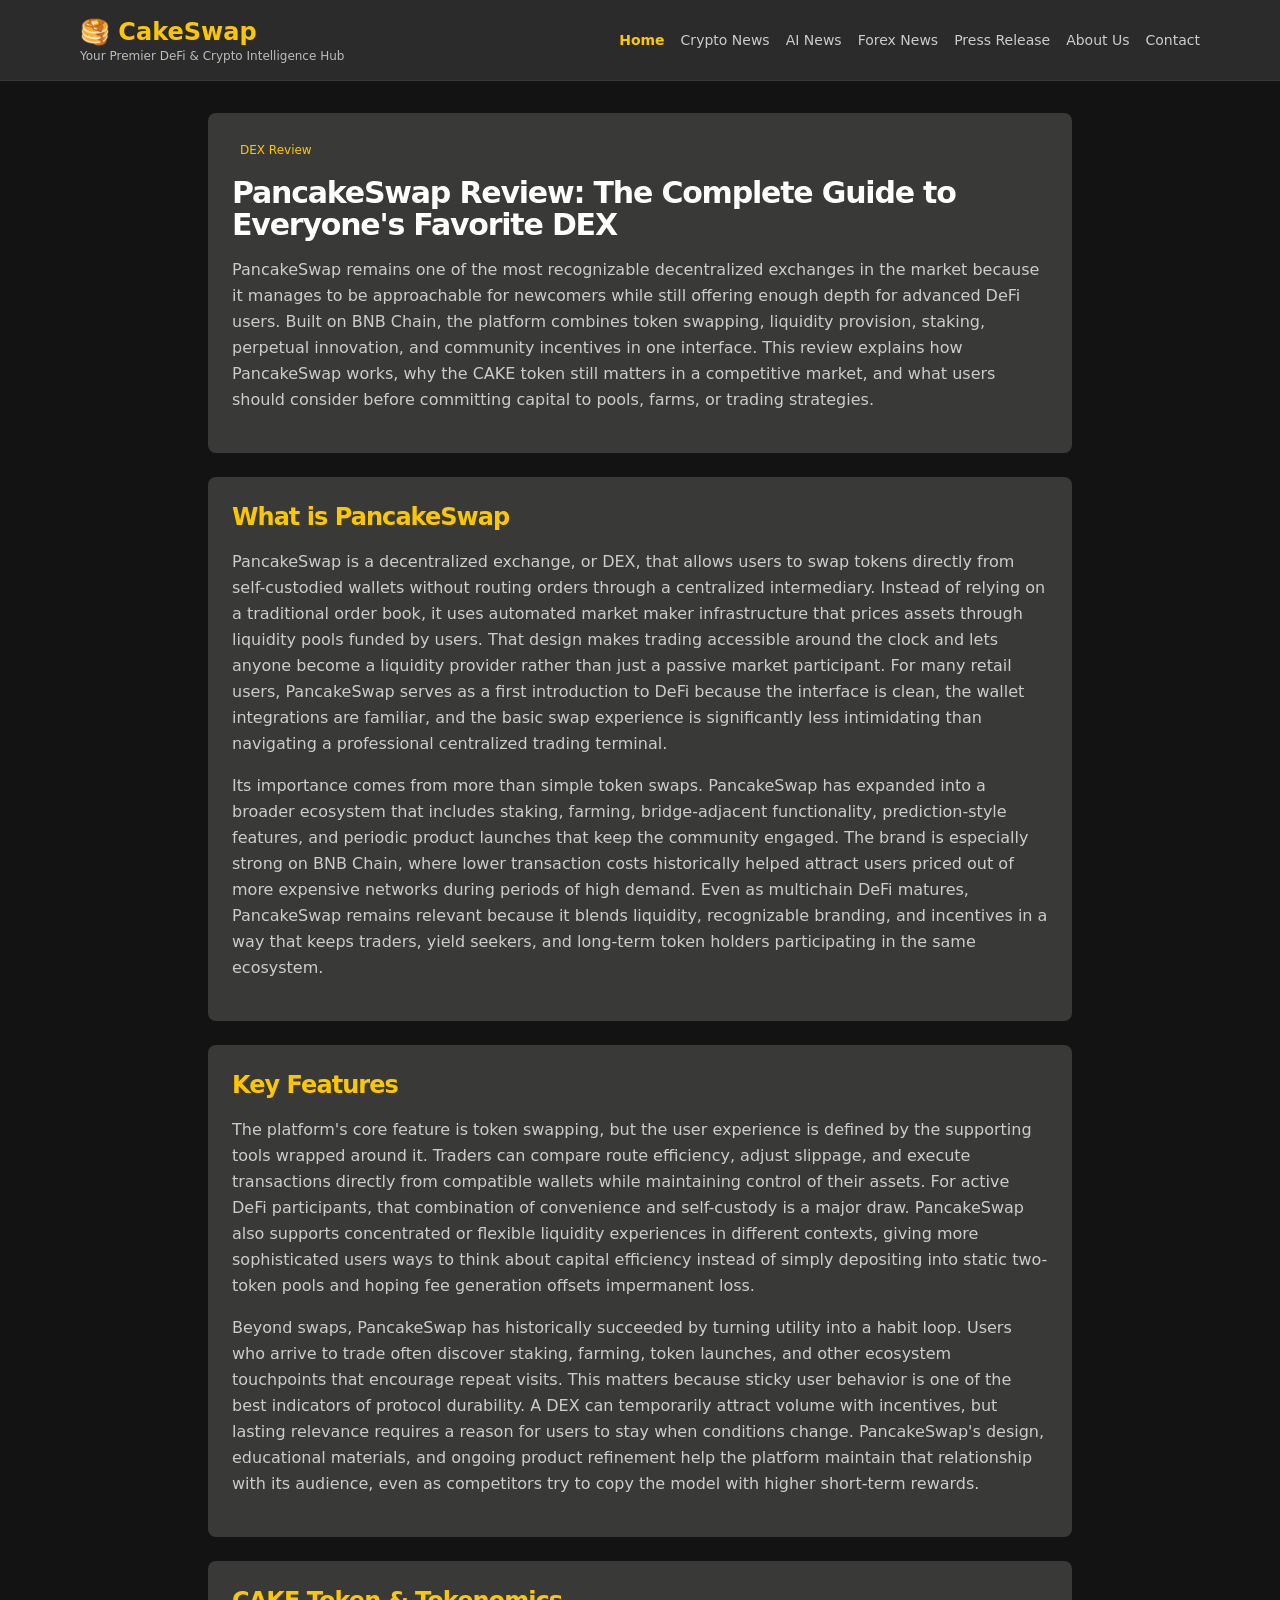
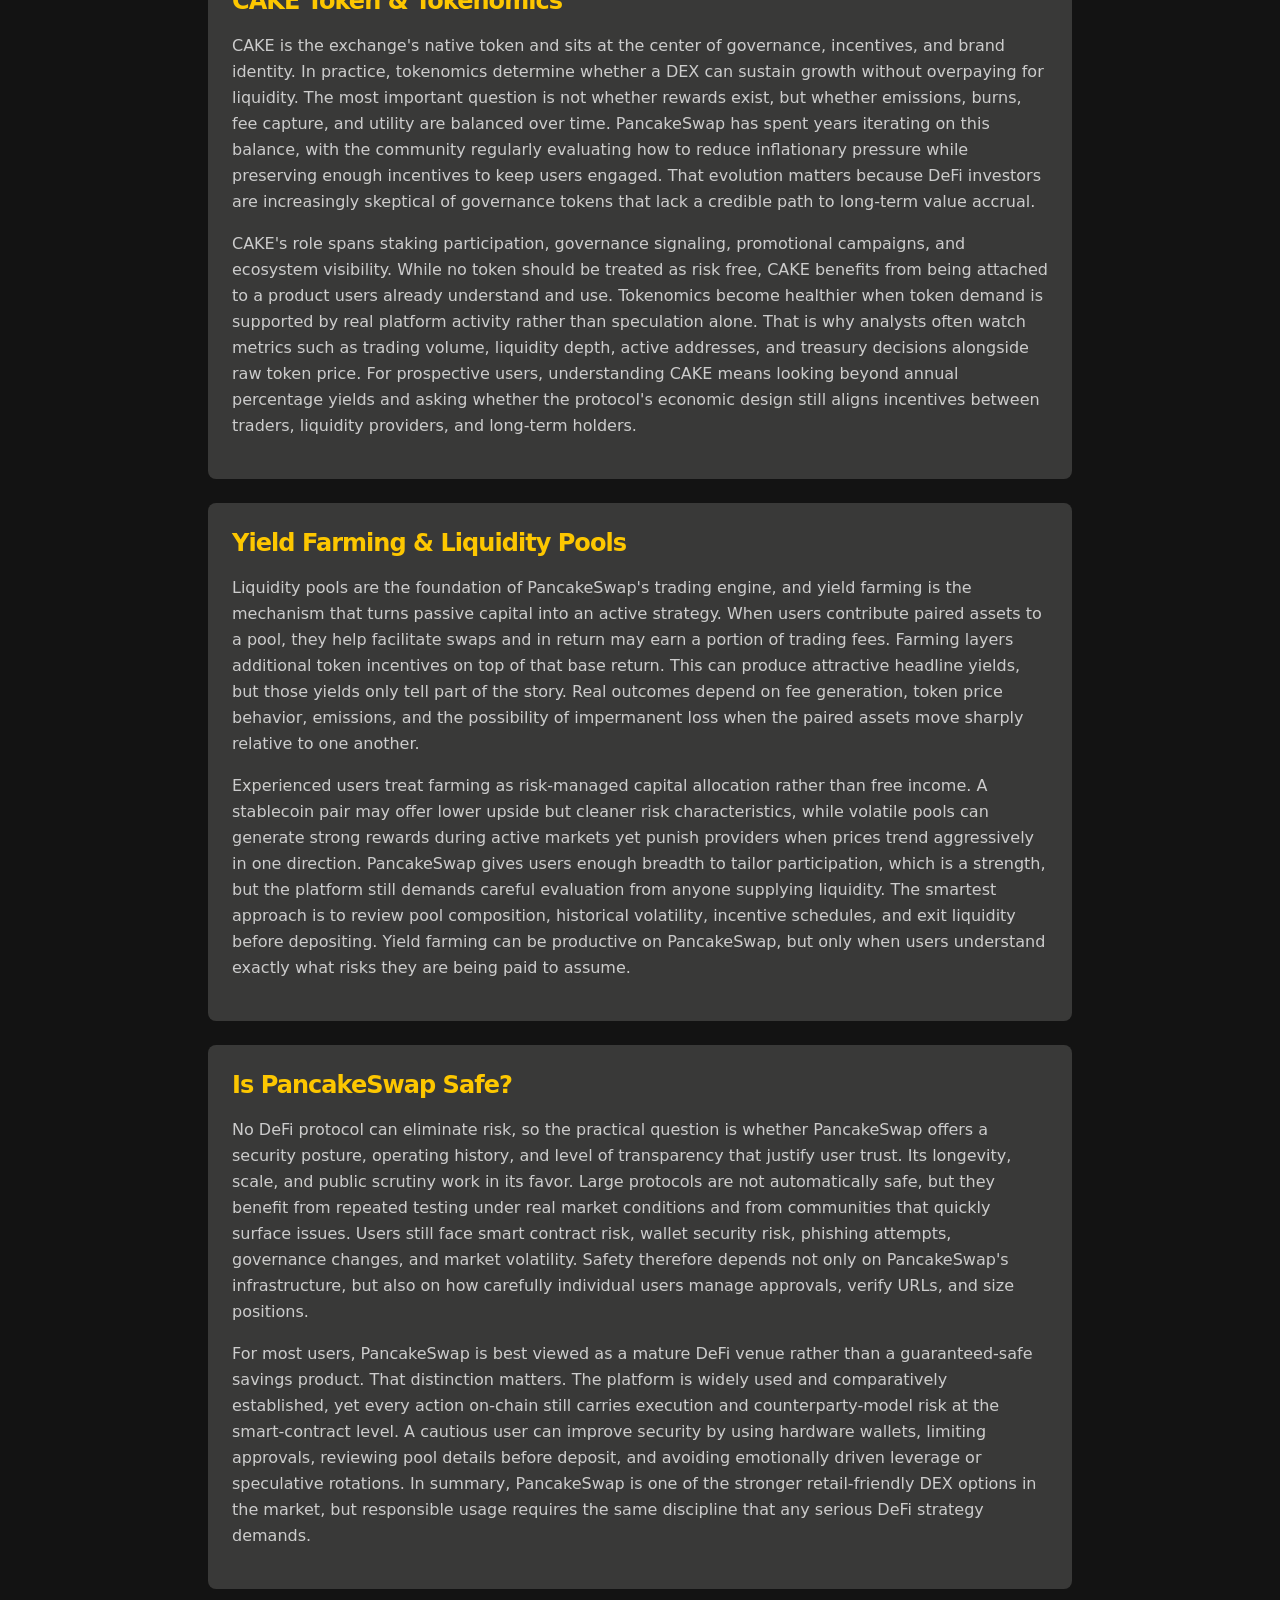
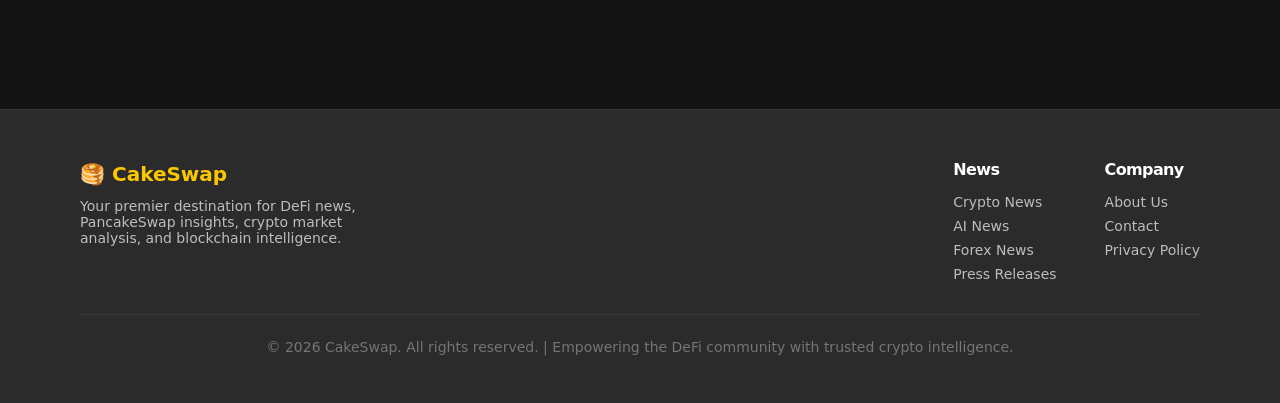
==== commit 03f95bbf: "feat: restructure site as CakeSwap with new crypto content on all pages Agent-Logs-Url: https://gith" ====
--- a/index.html
+++ b/index.html
@@ -1,513 +1,104 @@
-<!DOCTYPE html><html lang="en-US" prefix="og: https://ogp.me/ns#" data-theme="light" style="--header-height: 181px; --header-func-height: 40px;" ><head>
-<title>PancakeSwap Review: The Complete Guide To Everyone's Favorite DEX</title>
-		<meta charset="UTF-8">
-		
-		
+<!DOCTYPE html>
+<html lang="en">
+<head>
+  <meta charset="UTF-8">
+  <meta name="viewport" content="width=device-width, initial-scale=1.0">
+  <title>PancakeSwap Review: The Complete Guide to Everyone's Favorite DEX | CakeSwap</title>
+  <meta name="description" content="A comprehensive review of PancakeSwap, the leading decentralized exchange on BNB Chain. Learn about CAKE tokenomics, liquidity pools, yield farming, and more.">
+  <meta name="application-name" content="CakeSwap">
+  <meta name="author" content="CakeSwap Editorial Team">
+  <meta name="keywords" content="CakeSwap, DeFi news, crypto intelligence, PancakeSwap, blockchain analysis">
+  <meta property="og:site_name" content="CakeSwap">
+  <meta property="og:title" content="PancakeSwap Review: The Complete Guide to Everyone's Favorite DEX | CakeSwap">
+  <meta property="og:description" content="A comprehensive review of PancakeSwap, the leading decentralized exchange on BNB Chain. Learn about CAKE tokenomics, liquidity pools, yield farming, and more.">
+  <meta property="og:type" content="website">
+  <meta name="twitter:card" content="summary_large_image">
+  <meta name="twitter:title" content="PancakeSwap Review: The Complete Guide to Everyone's Favorite DEX | CakeSwap">
+  <meta name="twitter:description" content="A comprehensive review of PancakeSwap, the leading decentralized exchange on BNB Chain. Learn about CAKE tokenomics, liquidity pools, yield farming, and more.">
+  <link rel="stylesheet" href="1de98341b7e33ab1.css">
+</head>
+<body class="bg-gray-950 text-white min-h-screen flex flex-col">
+<header class="bg-gray-900 border-b border-gray-800 sticky top-0 z-50">
+  <div class="max-w-6xl mx-auto px-4 py-4 flex flex-col gap-4 lg:flex-row lg:items-center lg:justify-between">
+    <div>
+      <a href="index.html" class="text-2xl font-bold text-yellow-400">🥞 CakeSwap</a>
+      <p class="text-xs text-gray-400">Your Premier DeFi &amp; Crypto Intelligence Hub</p>
+    </div>
+    <nav class="flex flex-wrap gap-4 text-sm lg:gap-6">
+      <a href="index.html" class="text-yellow-400 font-semibold">Home</a>
+      <a href="crypto-news.html" class="text-gray-300 hover:text-yellow-400 transition-colors">Crypto News</a>
+      <a href="ai-news.html" class="text-gray-300 hover:text-yellow-400 transition-colors">AI News</a>
+      <a href="forex-news.html" class="text-gray-300 hover:text-yellow-400 transition-colors">Forex News</a>
+      <a href="press-release.html" class="text-gray-300 hover:text-yellow-400 transition-colors">Press Release</a>
+      <a href="about-us.html" class="text-gray-300 hover:text-yellow-400 transition-colors">About Us</a>
+      <a href="contact.html" class="text-gray-300 hover:text-yellow-400 transition-colors">Contact</a>
+    </nav>
+  </div>
+</header>
+  <main class="max-w-4xl mx-auto px-4 py-8 flex-1 w-full">
+    <section class="bg-gray-800 rounded-lg p-6 mb-6">
+      <span class="bg-yellow-400/10 text-yellow-400 text-xs px-2 py-1 rounded">DEX Review</span>
+      <h1 class="text-3xl font-bold text-white mb-4 mt-4">PancakeSwap Review: The Complete Guide to Everyone's Favorite DEX</h1>
+      <p class="text-gray-300 leading-relaxed mb-4">PancakeSwap remains one of the most recognizable decentralized exchanges in the market because it manages to be approachable for newcomers while still offering enough depth for advanced DeFi users. Built on BNB Chain, the platform combines token swapping, liquidity provision, staking, perpetual innovation, and community incentives in one interface. This review explains how PancakeSwap works, why the CAKE token still matters in a competitive market, and what users should consider before committing capital to pools, farms, or trading strategies.</p>
+    </section>
 
-		<meta name="viewport" content="width=device-width, initial-scale=1">
-		<link rel="profile" href="https://gmpg.org/xfn/11">
-
-		
-		
-		
-		
-		
-
-		
-
-<meta name="description" content="In this PancakeSwap review, we will cover PancakeSwap in detail including slippage tolerance, BEP-20 coins and CAKE token.">
-<meta name="robots" content="follow, index, max-snippet:-1, max-video-preview:-1, max-image-preview:large">
-<meta property="og:locale" content="en_US">
-<meta property="og:type" content="article">
-<meta property="og:title" content="PancakeSwap Review: The Complete Guide To Everyone's Favorite DEX">
-<meta property="og:description" content="In this PancakeSwap review, we will cover PancakeSwap in detail including slippage tolerance, BEP-20 coins and CAKE token.">
-<meta property="article:tag" content="DeFi">
-<meta property="article:tag" content="DEX">
-<meta property="article:section" content="Crypto Education">
-<meta property="og:updated_time" content="2026-05-18T09:03:14+00:00">
-<meta property="og:image:width" content="1920">
-<meta property="og:image:height" content="1080">
-<meta property="og:image:alt" content="pancakeswap">
-<meta property="og:image:type" content="image/webp">
-<meta property="article:published_time" content="2026-05-15T19:00:00+00:00">
-<meta property="article:modified_time" content="2026-05-18T09:03:14+00:00">
-<meta name="twitter:card" content="summary_large_image">
-<meta name="twitter:title" content="PancakeSwap Review: The Complete Guide To Everyone's Favorite DEX">
-<meta name="twitter:description" content="In this PancakeSwap review, we will cover PancakeSwap in detail including slippage tolerance, BEP-20 coins and CAKE token.">
-<meta name="twitter:label1" content="Written by">
-<meta name="twitter:data1" content="Umair">
-<meta name="twitter:label2" content="Time to read">
-<meta name="twitter:data2" content="9 minutes">
-
-<style id="wp-img-auto-sizes-contain-inline-css" type="text/css">img:is([sizes="auto" i], [sizes^="auto," i]) { contain-intrinsic-size: 3000px 1500px; }</style>
-<style id="classic-theme-styles-inline-css" type="text/css"></style>
-<style id="global-styles-inline-css" type="text/css">:root { --wp--preset--aspect-ratio--square: 1; --wp--preset--aspect-ratio--4-3: 4/3; --wp--preset--aspect-ratio--3-4: 3/4; --wp--preset--aspect-ratio--3-2: 3/2; --wp--preset--aspect-ratio--2-3: 2/3; --wp--preset--aspect-ratio--16-9: 16/9; --wp--preset--aspect-ratio--9-16: 9/16; --wp--preset--color--black: #000000; --wp--preset--color--cyan-bluish-gray: #abb8c3; --wp--preset--color--white: #ffffff; --wp--preset--color--pale-pink: #f78da7; --wp--preset--color--vivid-red: #cf2e2e; --wp--preset--color--luminous-vivid-orange: #ff6900; --wp--preset--color--luminous-vivid-amber: #fcb900; --wp--preset--color--light-green-cyan: #7bdcb5; --wp--preset--color--vivid-green-cyan: #00d084; --wp--preset--color--pale-cyan-blue: #8ed1fc; --wp--preset--color--vivid-cyan-blue: #0693e3; --wp--preset--color--vivid-purple: #9b51e0; --wp--preset--gradient--vivid-cyan-blue-to-vivid-purple: linear-gradient(135deg,rgb(6,147,227) 0%,rgb(155,81,224) 100%); --wp--preset--gradient--light-green-cyan-to-vivid-green-cyan: linear-gradient(135deg,rgb(122,220,180) 0%,rgb(0,208,130) 100%); --wp--preset--gradient--luminous-vivid-amber-to-luminous-vivid-orange: linear-gradient(135deg,rgb(252,185,0) 0%,rgb(255,105,0) 100%); --wp--preset--gradient--luminous-vivid-orange-to-vivid-red: linear-gradient(135deg,rgb(255,105,0) 0%,rgb(207,46,46) 100%); --wp--preset--gradient--very-light-gray-to-cyan-bluish-gray: linear-gradient(135deg,rgb(238,238,238) 0%,rgb(169,184,195) 100%); --wp--preset--gradient--cool-to-warm-spectrum: linear-gradient(135deg,rgb(74,234,220) 0%,rgb(151,120,209) 20%,rgb(207,42,186) 40%,rgb(238,44,130) 60%,rgb(251,105,98) 80%,rgb(254,248,76) 100%); --wp--preset--gradient--blush-light-purple: linear-gradient(135deg,rgb(255,206,236) 0%,rgb(152,150,240) 100%); --wp--preset--gradient--blush-bordeaux: linear-gradient(135deg,rgb(254,205,165) 0%,rgb(254,45,45) 50%,rgb(107,0,62) 100%); --wp--preset--gradient--luminous-dusk: linear-gradient(135deg,rgb(255,203,112) 0%,rgb(199,81,192) 50%,rgb(65,88,208) 100%); --wp--preset--gradient--pale-ocean: linear-gradient(135deg,rgb(255,245,203) 0%,rgb(182,227,212) 50%,rgb(51,167,181) 100%); --wp--preset--gradient--electric-grass: linear-gradient(135deg,rgb(202,248,128) 0%,rgb(113,206,126) 100%); --wp--preset--gradient--midnight: linear-gradient(135deg,rgb(2,3,129) 0%,rgb(40,116,252) 100%); --wp--preset--font-size--small: 13px; --wp--preset--font-size--medium: 20px; --wp--preset--font-size--large: 36px; --wp--preset--font-size--x-large: 42px; --wp--preset--spacing--20: 0.44rem; --wp--preset--spacing--30: 0.67rem; --wp--preset--spacing--40: 1rem; --wp--preset--spacing--50: 1.5rem; --wp--preset--spacing--60: 2.25rem; --wp--preset--spacing--70: 3.38rem; --wp--preset--spacing--80: 5.06rem; --wp--preset--shadow--natural: 6px 6px 9px rgba(0, 0, 0, 0.2); --wp--preset--shadow--deep: 12px 12px 50px rgba(0, 0, 0, 0.4); --wp--preset--shadow--sharp: 6px 6px 0px rgba(0, 0, 0, 0.2); --wp--preset--shadow--outlined: 6px 6px 0px -3px rgb(255, 255, 255), 6px 6px rgb(0, 0, 0); --wp--preset--shadow--crisp: 6px 6px 0px rgb(0, 0, 0); }</style>
-
-<style type="text/css" data-wpacu-inline-css-file="1"></style>
-<link rel="stylesheet" id="wpacu-combined-css-head-1" href="head-4e97e915b4344545317ea2c2d6bfb971fa38b55a.css" type="text/css" media="all">
-
-
-        
-
-<style id="a11y-contrast-overrides">.accent--red, .cryptocurrency__item-text.accent--red, .cryptocurrency__footer-text.accent--red { color: rgb(204, 0, 51) !important; }
-.card__author, .card__date, .latest-news__card-author, .latest-news__card-date { color: rgb(107, 107, 107) !important; }
-.cryptocurrency__item-title-short, .cryptocurrency__slide .cryptocurrency__item-title-short { color: rgb(90, 90, 90) !important; }
-.entry-content p a:not(.btn):not(.button), .post__content p a:not(.btn):not(.button), .article__content p a:not(.btn):not(.button) { text-decoration: underline !important; text-underline-offset: 2px; }</style>		<style>.accordion__question::after { background-image: url("shewron_down.svg"); }</style>
-	<style id="wp-block-heading-inline-css" type="text/css"></style>
-<style id="wp-block-list-inline-css" type="text/css">ol, ul { box-sizing: border-box; }</style>
-<style id="wp-block-paragraph-inline-css" type="text/css"></style>
-<style id="wp-block-table-inline-css" type="text/css">.wp-block-table { overflow-x: auto; }
-.wp-block-table table { border-collapse: collapse; width: 100%; }
-.wp-block-table thead { border-bottom: 3px solid; }
-.wp-block-table td, .wp-block-table th { border: 1px solid; padding: 0.5em; }
-.wp-block-table .has-fixed-layout { table-layout: fixed; width: 100%; }
-.wp-block-table .has-fixed-layout td, .wp-block-table .has-fixed-layout th { word-break: break-word; }</style>
-
-</head>
-
-	<body class="wp-singular post-template-default single single-post postid-9090 single-format-standard wp-theme-blockchain_custom_theme no-sidebar">
-
-				<a class="skip-link" href="#main">Skip to main content</a>
-		<div id="page" class="site">
-
-			<header id="header" style="transform: translateY(0px);">
-			
-			</header>
-
-<main class="main">
-	
-
-	<div class="breadcrumbs-section">
-    <div class="wrapper">
-        <nav class="breadcrumbs">
-            <ul class="breadcrumbs__list">
-                
-                <li class="breadcrumbs__list-item">
-                        <span class="breadcrumbs__list-link-text">Home</span>
-                    </a>
-                </li>
-
-                                        <li class="breadcrumbs__list-item breadcrumbs__list-item--arrow"></li>
-                        <li class="breadcrumbs__list-item">
-                            <a href="" class="breadcrumbs__list-link">
-                                <span class="breadcrumbs__list-link-text">News</span>
-                            </a>
-                        </li>
-                    
-                                            <li class="breadcrumbs__list-item breadcrumbs__list-item--arrow"></li>
-                        <li class="breadcrumbs__list-item">
-                                <span class="breadcrumbs__list-link-text">Crypto Education</span>
-                            </a>
-                        </li>
-                    
-                    <li class="breadcrumbs__list-item breadcrumbs__list-item--arrow"></li>
-                    <li class="breadcrumbs__list-item">
-                        <span class="breadcrumbs__list-link-text">PancakeSwap Review: The Complete Guide to Everyone’s Favorite DEX</span>
-                    </li>
-
-                            </ul>
-        </nav>
+      <section class="bg-gray-800 rounded-lg p-6 mb-6">
+        <h2 class="text-2xl font-semibold text-yellow-400 mt-0 mb-4">What is PancakeSwap</h2>
+        <p class="text-gray-300 leading-relaxed mb-4">PancakeSwap is a decentralized exchange, or DEX, that allows users to swap tokens directly from self-custodied wallets without routing orders through a centralized intermediary. Instead of relying on a traditional order book, it uses automated market maker infrastructure that prices assets through liquidity pools funded by users. That design makes trading accessible around the clock and lets anyone become a liquidity provider rather than just a passive market participant. For many retail users, PancakeSwap serves as a first introduction to DeFi because the interface is clean, the wallet integrations are familiar, and the basic swap experience is significantly less intimidating than navigating a professional centralized trading terminal.</p>
+        <p class="text-gray-300 leading-relaxed mb-4">Its importance comes from more than simple token swaps. PancakeSwap has expanded into a broader ecosystem that includes staking, farming, bridge-adjacent functionality, prediction-style features, and periodic product launches that keep the community engaged. The brand is especially strong on BNB Chain, where lower transaction costs historically helped attract users priced out of more expensive networks during periods of high demand. Even as multichain DeFi matures, PancakeSwap remains relevant because it blends liquidity, recognizable branding, and incentives in a way that keeps traders, yield seekers, and long-term token holders participating in the same ecosystem.</p>
+      </section>
+      <section class="bg-gray-800 rounded-lg p-6 mb-6">
+        <h2 class="text-2xl font-semibold text-yellow-400 mt-0 mb-4">Key Features</h2>
+        <p class="text-gray-300 leading-relaxed mb-4">The platform's core feature is token swapping, but the user experience is defined by the supporting tools wrapped around it. Traders can compare route efficiency, adjust slippage, and execute transactions directly from compatible wallets while maintaining control of their assets. For active DeFi participants, that combination of convenience and self-custody is a major draw. PancakeSwap also supports concentrated or flexible liquidity experiences in different contexts, giving more sophisticated users ways to think about capital efficiency instead of simply depositing into static two-token pools and hoping fee generation offsets impermanent loss.</p>
+        <p class="text-gray-300 leading-relaxed mb-4">Beyond swaps, PancakeSwap has historically succeeded by turning utility into a habit loop. Users who arrive to trade often discover staking, farming, token launches, and other ecosystem touchpoints that encourage repeat visits. This matters because sticky user behavior is one of the best indicators of protocol durability. A DEX can temporarily attract volume with incentives, but lasting relevance requires a reason for users to stay when conditions change. PancakeSwap's design, educational materials, and ongoing product refinement help the platform maintain that relationship with its audience, even as competitors try to copy the model with higher short-term rewards.</p>
+      </section>
+      <section class="bg-gray-800 rounded-lg p-6 mb-6">
+        <h2 class="text-2xl font-semibold text-yellow-400 mt-0 mb-4">CAKE Token & Tokenomics</h2>
+        <p class="text-gray-300 leading-relaxed mb-4">CAKE is the exchange's native token and sits at the center of governance, incentives, and brand identity. In practice, tokenomics determine whether a DEX can sustain growth without overpaying for liquidity. The most important question is not whether rewards exist, but whether emissions, burns, fee capture, and utility are balanced over time. PancakeSwap has spent years iterating on this balance, with the community regularly evaluating how to reduce inflationary pressure while preserving enough incentives to keep users engaged. That evolution matters because DeFi investors are increasingly skeptical of governance tokens that lack a credible path to long-term value accrual.</p>
+        <p class="text-gray-300 leading-relaxed mb-4">CAKE's role spans staking participation, governance signaling, promotional campaigns, and ecosystem visibility. While no token should be treated as risk free, CAKE benefits from being attached to a product users already understand and use. Tokenomics become healthier when token demand is supported by real platform activity rather than speculation alone. That is why analysts often watch metrics such as trading volume, liquidity depth, active addresses, and treasury decisions alongside raw token price. For prospective users, understanding CAKE means looking beyond annual percentage yields and asking whether the protocol's economic design still aligns incentives between traders, liquidity providers, and long-term holders.</p>
+      </section>
+      <section class="bg-gray-800 rounded-lg p-6 mb-6">
+        <h2 class="text-2xl font-semibold text-yellow-400 mt-0 mb-4">Yield Farming & Liquidity Pools</h2>
+        <p class="text-gray-300 leading-relaxed mb-4">Liquidity pools are the foundation of PancakeSwap's trading engine, and yield farming is the mechanism that turns passive capital into an active strategy. When users contribute paired assets to a pool, they help facilitate swaps and in return may earn a portion of trading fees. Farming layers additional token incentives on top of that base return. This can produce attractive headline yields, but those yields only tell part of the story. Real outcomes depend on fee generation, token price behavior, emissions, and the possibility of impermanent loss when the paired assets move sharply relative to one another.</p>
+        <p class="text-gray-300 leading-relaxed mb-4">Experienced users treat farming as risk-managed capital allocation rather than free income. A stablecoin pair may offer lower upside but cleaner risk characteristics, while volatile pools can generate strong rewards during active markets yet punish providers when prices trend aggressively in one direction. PancakeSwap gives users enough breadth to tailor participation, which is a strength, but the platform still demands careful evaluation from anyone supplying liquidity. The smartest approach is to review pool composition, historical volatility, incentive schedules, and exit liquidity before depositing. Yield farming can be productive on PancakeSwap, but only when users understand exactly what risks they are being paid to assume.</p>
+      </section>
+      <section class="bg-gray-800 rounded-lg p-6 mb-6">
+        <h2 class="text-2xl font-semibold text-yellow-400 mt-0 mb-4">Is PancakeSwap Safe?</h2>
+        <p class="text-gray-300 leading-relaxed mb-4">No DeFi protocol can eliminate risk, so the practical question is whether PancakeSwap offers a security posture, operating history, and level of transparency that justify user trust. Its longevity, scale, and public scrutiny work in its favor. Large protocols are not automatically safe, but they benefit from repeated testing under real market conditions and from communities that quickly surface issues. Users still face smart contract risk, wallet security risk, phishing attempts, governance changes, and market volatility. Safety therefore depends not only on PancakeSwap's infrastructure, but also on how carefully individual users manage approvals, verify URLs, and size positions.</p>
+        <p class="text-gray-300 leading-relaxed mb-4">For most users, PancakeSwap is best viewed as a mature DeFi venue rather than a guaranteed-safe savings product. That distinction matters. The platform is widely used and comparatively established, yet every action on-chain still carries execution and counterparty-model risk at the smart-contract level. A cautious user can improve security by using hardware wallets, limiting approvals, reviewing pool details before deposit, and avoiding emotionally driven leverage or speculative rotations. In summary, PancakeSwap is one of the stronger retail-friendly DEX options in the market, but responsible usage requires the same discipline that any serious DeFi strategy demands.</p>
+      </section>
+  </main>
+<footer class="bg-gray-900 border-t border-gray-800 mt-16 py-12">
+  <div class="max-w-6xl mx-auto px-4">
+    <div class="flex flex-col md:flex-row justify-between items-start gap-8">
+      <div>
+        <p class="text-xl font-bold text-yellow-400 mb-2">🥞 CakeSwap</p>
+        <p class="text-gray-400 text-sm max-w-xs">Your premier destination for DeFi news, PancakeSwap insights, crypto market analysis, and blockchain intelligence.</p>
+      </div>
+      <div class="flex gap-12">
+        <div>
+          <h4 class="text-white font-semibold mb-3">News</h4>
+          <ul class="space-y-2 text-sm text-gray-400">
+            <li><a href="crypto-news.html" class="hover:text-yellow-400 transition-colors">Crypto News</a></li>
+            <li><a href="ai-news.html" class="hover:text-yellow-400 transition-colors">AI News</a></li>
+            <li><a href="forex-news.html" class="hover:text-yellow-400 transition-colors">Forex News</a></li>
+            <li><a href="press-release.html" class="hover:text-yellow-400 transition-colors">Press Releases</a></li>
+          </ul>
+        </div>
+        <div>
+          <h4 class="text-white font-semibold mb-3">Company</h4>
+          <ul class="space-y-2 text-sm text-gray-400">
+            <li><a href="about-us.html" class="hover:text-yellow-400 transition-colors">About Us</a></li>
+            <li><a href="contact.html" class="hover:text-yellow-400 transition-colors">Contact</a></li>
+            <li><a href="privacy-policy.html" class="hover:text-yellow-400 transition-colors">Privacy Policy</a></li>
+          </ul>
+        </div>
+      </div>
     </div>
-</div>
-
-	<div class="layout layout--mt30-to-20">
-		<div class="wrapper">
-			<div class="layout__wrapper">
-				<div class="layout__main">
-					<article class="layout__article article">
-						<h1 class="article__title">PancakeSwap Review: The Complete Guide to Everyone’s Favorite DEX</h1>
-						<div class="article__author">
-							<div class="article__author-col">
-							<div class="article__author-img-wrapper">
-        <img src="5d0872af9c1f6d93a27d16c2fe755d4db6a457c74813f8e8162c20d9e67468bf-1.png" alt="Umair" class="article__author-img" width="40" height="40">
-</div>
-								<div class="article__author-name">
-									By
-										Umair									</a>
-								</div>
-							</div>
-							<div class="article__author-col article__author-col--info">
-								<div class="article__date">
-								May 15, 2026 7:00 PM
-
-
-								</div>
-								<div class="article__tags-wrapper">
-                Crypto Education            </a>
-                Defi News            </a>
-            </div>
-							</div>
-						</div>
-
-
-						<div class="article__content-wrapper">
-							<div class="article__hero-img-wrapper">
-																	<img src="pancakeswap.webp" alt="PancakeSwap Review: The Complete Guide to Everyone’s Favorite DEX" class="article__hero-img" width="990" height="556">
-								
-								
-								
-							</div>
-
-							<div class="article__info-container">
-                                <div class="article__socials">
-    
-   
-</div>
-
-								<div class="article__info ">
-									
-																		<div class="article__content">
-
-										<div class="article__toc toc"><div class="toc__wrapper"><div class="toc__title">Table of contents</div><div class="toc__content collapsible"><ol class="toc__list collapsible__content"><li class="toc__list-item"><a href="#what-is-pancakeswap" class="toc__list-link">1. What Is PancakeSwap?</a></li><li class="toc__list-item"><a href="#pancakeswap-v4-the-current-architecture" class="toc__list-link">2. PancakeSwap V4: The Current Architecture</a></li><li class="toc__list-item"><a href="#supported-networks-and-multi-chain-expansion" class="toc__list-link">3. Supported Networks and Multi-Chain Expansion</a></li><li class="toc__list-item"><a href="#trading-fees-what-you-actually-pay" class="toc__list-link">4. Trading Fees: What You Actually Pay</a></li><li class="toc__list-item"><a href="#cake-token-tokenomics-and-the-deflationary-era" class="toc__list-link">5. CAKE Token: Tokenomics and the Deflationary Era</a></li><li class="toc__list-item"><a href="#yield-farming-and-liquidity-provision" class="toc__list-link">6. Yield Farming and Liquidity Provision</a></li><li class="toc__list-item"><a href="#pancakeswap-springboard-token-launch-platform" class="toc__list-link">7. PancakeSwap SpringBoard: Token Launch Platform</a></li><li class="toc__list-item"><a href="#pancakeswap-performance-revenue-and-market-position" class="toc__list-link">8. PancakeSwap Performance: Revenue and Market Position</a></li><li class="toc__list-item"><a href="#is-pancakeswap-safe" class="toc__list-link">9. Is PancakeSwap Safe?</a></li><li class="toc__list-item"><a href="#how-to-use-pancakeswap-getting-started" class="toc__list-link">10. How to Use PancakeSwap: Getting Started</a></li><li class="toc__list-item"><a href="#pancakeswap-vs-other-dexes" class="toc__list-link">11. PancakeSwap vs. Other DEXes</a></li></ol><button class="toc__btn collapsible__toggle-btn link--violet" data-more="Show more" data-less="Show less">Show more</button></div></div></div>
-<p>PancakeSwap is the largest decentralized exchange on BNB Chain and one of the most actively traded DEX platforms in the world, capturing approximately <strong>29.18% of all spot DEX activity</strong> as of early 2026. Originally launched in September 2020 as a simple AMM on BNB Chain, it has expanded into a multi-chain DeFi platform operating across BNB Chain, Ethereum, Arbitrum, Base, zkSync, Linea, and Solana — all accessible through a single interface.</p>
-
-
-
-<p>The short verdict: PancakeSwap is best suited for multi-chain DeFi users who want a complete toolkit — swaps, liquidity provision, yield farming, perpetuals, limit orders, and token launches — in one place. It is not the deepest liquidity venue for Ethereum mainnet (Uniswap holds that position), and it is not the best platform for professional perpetuals trading (Hyperliquid dominates there). But for BNB Chain activity and multi-chain DeFi access with low fees, it is the default choice for tens of millions of users.</p>
-
-
-
-<h2 class="wp-block-heading" id="what-is-pancakeswap">What Is PancakeSwap?</h2>
-
-
-
-<p>PancakeSwap is an <strong>Automated Market Maker (AMM) decentralized exchange</strong> that allows users to trade cryptocurrencies directly from their wallets without an intermediary. Instead of matching buyers with sellers through an order book, PancakeSwap uses <strong>liquidity pools</strong> — reserves of token pairs deposited by liquidity providers — to facilitate trades automatically through a mathematical pricing formula.</p>
-
-
-
-<p>The platform was developed by an anonymous team and launched with a fair distribution model — no pre-sale, no VC allocation, no team treasury pre-mine. CAKE tokens were distributed exclusively through liquidity mining from day one. In a subsequent development, Binance Labs made a strategic investment in CAKE, providing institutional backing that added legitimacy without compromising the decentralized structure.</p>
-
-
-
-<p>The platform runs on the official PancakeSwap website</a> and is non-custodial throughout — no registration, no KYC, no funds held by the platform. Users connect Web3 wallets (MetaMask, Trust Wallet, Binance Web3 Wallet) and retain complete control of their assets at all times.</p>
-
-
-
-<h2 class="wp-block-heading" id="pancakeswap-v4-the-current-architecture">PancakeSwap V4: The Current Architecture</h2>
-
-
-
-<p>The current version is <strong>PancakeSwap V4</strong>, which introduced two major improvements over V3:</p>
-
-
-
-<p><strong>Custom Liquidity Pools (hooks)</strong> — developers can build custom logic into liquidity pools using a hook system, enabling features like dynamic fees, limit-order-style positions, and time-weighted pricing mechanisms without forking the core protocol. This is PancakeSwap’s equivalent of Uniswap V4’s hooks architecture.</p>
-
-
-
-<p><strong>Flash Accounting</strong> — a gas optimization system that batches multiple operations within a single transaction, significantly reducing gas costs for complex multi-step trades, liquidity management, and arbitrage. For liquidity providers managing concentrated positions, flash accounting produces meaningful savings on active management costs.</p>
-
-
-
-<p>V3 and V2 pools continue operating alongside V4, with the majority of TVL still in V2-style pools — reflecting user preference for passive, simpler liquidity provision without the active management requirements of concentrated positions.</p>
-
-
-
-<h2 class="wp-block-heading" id="supported-networks-and-multi-chain-expansion">Supported Networks and Multi-Chain Expansion</h2>
-
-
-
-<p>PancakeSwap’s multi-chain expansion is the defining story of its 2025–2026 development:</p>
-
-
-
-<p><strong>BNB Chain</strong> — the original and primary chain, accounting for the majority of PancakeSwap’s TVL and trading volume. BNB Chain’s sub-cent fees and Binance’s 250M+ user base provide structural advantages no other chain matches for PancakeSwap specifically.</p>
-
-
-
-<p><strong>Base (Ethereum L2)</strong> — PancakeSwap launched on Base in 2023 and has grown it into a significant volume source, exceeding <strong>$96 billion in total cumulative volume by February 2026</strong>. Coinbase’s user acquisition pipeline feeds directly into Base’s user base, and PancakeSwap is one of the most-used dApps on the network.</p>
-
-
-
-<p><strong>Arbitrum One</strong> — farms with CAKE incentives were launched to bootstrap Arbitrum liquidity. As  reported at the time, PancakeSwap’s Arbitrum liquidity proposal</a> focused on deploying exclusive farms without increasing total CAKE emissions — a structurally responsible approach to expansion.</p>
-
-
-
-<p><strong>Solana</strong> — native V3 concentrated liquidity pools launched in July 2025, bringing PancakeSwap to Solana’s high-throughput ecosystem with trading fees as low as 0.01%. This is PancakeSwap’s first non-EVM deployment and its most technically ambitious chain expansion.</p>
-
-
-
-<p><strong>Ethereum, zkSync, Linea</strong> — additional deployments covering the broader L2 ecosystem, giving users a single interface to access liquidity across all major networks.</p>
-
-
-
-<h2 class="wp-block-heading" id="trading-fees-what-you-actually-pay">Trading Fees: What You Actually Pay</h2>
-
-
-
-<p>PancakeSwap’s fee structure varies by pool type and version:</p>
-
-
-
-<figure class="wp-block-table"><div class="article__table-responsive"><table class="has-fixed-layout"><thead><tr><th>Pool Type</th><th>Trading Fee</th><th>LP Share</th><th>Protocol Share</th></tr></thead><tbody><tr><td>V4 Custom Pools</td><td>0.01%–1% (variable)</td><td>Varies</td><td>Varies</td></tr><tr><td>V3 Concentrated</td><td>0.01%, 0.05%, 0.25%, 1%</td><td>~68%</td><td>~32%</td></tr><tr><td>V2 Standard</td><td>0.25%</td><td>0.17%</td><td>0.08%</td></tr><tr><td>StableSwap</td><td>0.06%</td><td>0.04%</td><td>0.02%</td></tr><tr><td>Perpetuals</td><td>0.02%–0.05% (taker)</td><td>—</td><td>—</td></tr></tbody></table></div></figure>
-
-
-
-<p>For simple BNB Chain swaps, the <strong>0.25% V2 fee</strong> is the most common. For large trades in high-liquidity pairs, the <strong>0.05% V3 tier</strong> provides dramatically better execution than the V2 standard. The 0.01% tier is available for stablecoin-to-stablecoin swaps.</p>
-
-
-
-<p>Compared to centralized exchanges: a 0.25% taker fee is higher than Binance’s 0.1% spot rate. However, PancakeSwap’s fees include no withdrawal charges, no fiat conversion fees, and no custodial risk premium. For DeFi-native users, the total cost comparison is more nuanced than headline fee rates suggest.</p>
-
-
-
-<h2 class="wp-block-heading" id="cake-token-tokenomics-and-the-deflationary-era">CAKE Token: Tokenomics and the Deflationary Era</h2>
-
-
-
-<p>CAKE is PancakeSwap’s governance and utility token, operating as a BEP-20 token on BNB Chain. It serves four functions:</p>
-
-
-
-<p><strong>Governance</strong> — CAKE holders with veCAKE (vote-escrowed CAKE) vote on protocol parameters, gauge weight allocations for farms, and strategic decisions including the January 2026 reduction of maximum supply from 450 million to 400 million tokens.</p>
-
-
-
-<p><strong>Yield farming rewards</strong> — CAKE is distributed to liquidity providers in active farms, incentivizing liquidity depth across supported trading pairs.</p>
-
-
-
-<p><strong>Fee-Earning Limit Orders</strong> — as  covered when the feature launched,PancakeSwap’s Fee-Earning Limit Orders</a> allow traders to earn 0.1% execution fees when their limit orders are filled — a mechanism unique to PancakeSwap that converts limit order placement into a passive income activity.</p>
-
-
-
-<p><strong>Staking (Syrup Pools)</strong> — CAKE can be staked to earn more CAKE or partner project tokens. Flexible staking carries a 2% fee on rewards and a 0.1% withdrawal fee within 72 hours. Fixed-term staking (1–52 week locks) earns higher APRs without the withdrawal fee but cannot harvest rewards during the lock period.</p>
-
-
-
-<p><strong>The deflationary shift</strong> is PancakeSwap’s most important tokenomics development. As  reported in detail,the proposal to slash CAKE supply by 40% to 450 million</a> passed with 99.95% approval in January 2024 — initiating what the team calls the “Ultrasound CAKE” era. Since then, PancakeSwap has burned tokens for <strong>31 consecutive months</strong> as of March 2026. The maximum supply was subsequently reduced further to 400 million in January 2026.</p>
-
-
-
-<p>Each burn cycle draws from multiple revenue streams: AMM V2 trading fees, AMM V3 trading fees, perpetuals, prediction markets, lottery, and NFT sales. As ’s coverage of the 9 million CAKE burn event</a> and the subsequent $18 million token burn</a> demonstrated, the platform has committed to ongoing deflationary tokenomics as a core strategic priority.</p>
-
-
-
-<p>Live CAKE data: CoinGecko</a> · CoinMarketCap</a></p>
-
-
-
-<h2 class="wp-block-heading" id="yield-farming-and-liquidity-provision">Yield Farming and Liquidity Provision</h2>
-
-
-
-<p>Yield farming is PancakeSwap’s flagship earning product. Liquidity providers deposit token pairs into farms and earn CAKE rewards in addition to their share of trading fees.</p>
-
-
-
-<p><strong>How to farm on PancakeSwap:</strong></p>
-
-
-
-<ol class="wp-block-list">
-<li>Connect your wallet to pancakeswap.finance</a></li>
-
-
-
-<li>Navigate to Earn → Farms</li>
-
-
-
-<li>Select a farm (e.g., BNB-USDT, CAKE-BNB)</li>
-
-
-
-<li>Provide equal value of both tokens to receive LP tokens</li>
-
-
-
-<li>Stake your LP tokens in the farm to begin earning CAKE</li>
-</ol>
-
-
-
-<p><strong>APR ranges</strong> vary dramatically: established stable pairs (BNB-USDT, BUSD-USDC) typically yield 5–20% APR. Newer incentivized farms for emerging projects can briefly offer 50–100%+ APR, though these typically normalize as more capital enters. Always verify the APR at the time of deposit — PancakeSwap’s farm interface displays real-time rates.</p>
-
-
-
-<p><strong>The veCAKE system</strong> (vote-escrowed CAKE) allows long-term CAKE holders to lock tokens for up to 52 weeks to receive boosted farming yields on their positions — up to 2.5x the base CAKE rewards. This system aligns long-term holders with the protocol’s governance and liquidity incentive programs.</p>
-
-
-
-<h2 class="wp-block-heading" id="pancakeswap-springboard-token-launch-platform">PancakeSwap SpringBoard: Token Launch Platform</h2>
-
-
-
-<p><strong>SpringBoard</strong> is PancakeSwap’s answer to Pump.fun — a no-code token creation and launch platform designed for projects that want to enter the DeFi ecosystem without technical barriers.</p>
-
-
-
-<p>As  covered at launch,PancakeSwap SpringBoard</a> allows projects to create tokens in minutes with no coding skills required, no launch fees, and no pre-sales or seed rounds — ensuring fair distribution from the start.</p>
-
-
-
-<p>The mechanics: a 1% trading fee applies during the bonding curve phase. When a project token’s liquidity reaches 100% of the bonding curve, all minted tokens automatically become swappable on PancakeSwap DEX. CAKE incentives are available for top-performing projects based on trading volume. The 2% seeding fee on initial liquidity is swapped to the DEX automatically.</p>
-
-
-
-<p>SpringBoard positions PancakeSwap as a vertically integrated DeFi platform: tokens launch on SpringBoard, trade on PancakeSwap’s AMM, and can eventually become eligible for farm incentives — all within the same ecosystem.</p>
-
-
-
-<h2 class="wp-block-heading" id="pancakeswap-performance-revenue-and-market-position">PancakeSwap Performance: Revenue and Market Position</h2>
-
-
-
-<p>PancakeSwap’s revenue metrics validate its position as one of DeFi’s most economically significant protocols. As  reported when PancakeSwap surpassed major competitors, PancakeSwap generated $4.56 million in daily revenue — ranking third on the crypto revenue leaderboard above Jupiter, Tron, and Uniswap in that period.</p>
-
-
-
-<p><strong>Key performance metrics (2026):</strong></p>
-
-
-
-<ul class="wp-block-list">
-<li><strong>29.18% of all spot DEX activity</strong> — roughly one in three DEX trades by volume passes through PancakeSwap</li>
-
-
-
-<li><strong>Weekly trading volume</strong> jumped 58% while Uniswap fell 50%, closing the gap between the two largest DEXes significantly</li>
-
-
-
-<li><strong>TVL</strong>: approximately $1.67–$2.4 billion depending on chain aggregation method</li>
-
-
-
-<li><strong>Annualized revenue</strong>: over $200 million in the trailing 12 months</li>
-</ul>
-
-
-
-<p>The BNB Chain efficiency advantage remains PancakeSwap’s structural moat: sub-cent transaction fees and Binance’s distribution of 250+ million users create a user acquisition pipeline that independent DEXes cannot replicate.</p>
-
-
-
-<h2 class="wp-block-heading" id="is-pancakeswap-safe">Is PancakeSwap Safe?</h2>
-
-
-
-<p>PancakeSwap has operated since September 2020 without a major protocol-level exploit — a meaningful security track record in a DeFi landscape where many protocols have suffered multi-million-dollar hacks.</p>
-
-
-
-<p><strong>Security features:</strong></p>
-
-
-
-<ul class="wp-block-list">
-<li>All smart contracts are audited by multiple third-party security firms</li>
-
-
-
-<li>V4’s hook system has specific security boundaries preventing arbitrary code execution</li>
-
-
-
-<li>The protocol is fully non-custodial — PancakeSwap never holds user funds</li>
-
-
-
-<li>Open-source code on GitHub allows public review</li>
-</ul>
-
-
-
-<p><strong>Risks to understand:</strong></p>
-
-
-
-<ul class="wp-block-list">
-<li><strong>Smart contract risk</strong> — all DeFi protocols carry residual risk from smart contract vulnerabilities despite audits</li>
-
-
-
-<li><strong>Impermanent loss</strong> — liquidity providers in volatile pairs can end up with less value than simply holding the tokens, particularly in concentrated V3 positions</li>
-
-
-
-<li><strong>Token risk</strong> — farms for new or small-cap tokens carry price risk independent of the PancakeSwap protocol itself</li>
-
-
-
-<li><strong>Bridge risk</strong> — cross-chain swaps involve bridge infrastructure that carries different risk profiles from same-chain trades</li>
-</ul>
-
-
-
-<p>The non-custodial architecture means that a PancakeSwap operational failure does not result in loss of user funds — assets remain in user wallets or liquidity pools with no centralized point of failure.</p>
-
-
-
-<h2 class="wp-block-heading" id="how-to-use-pancakeswap-getting-started">How to Use PancakeSwap: Getting Started</h2>
-
-
-
-<p><strong>Step 1: Set up a compatible wallet.</strong> MetaMask, Trust Wallet, and Binance Web3 Wallet all work natively with PancakeSwap across all supported chains.</p>
-
-
-
-<p><strong>Step 2: Add BNB Chain to your wallet.</strong> If using MetaMask, add the BNB Chain network manually or use the auto-add link on PancakeSwap’s website. Chain ID: 56, RPC:https://bsc-dataseed.binance.org/</a></p>
-
-
-
-<p><strong>Step 3: Acquire BNB for gas.</strong> A small amount of BNB is required for transaction fees. Purchase on any major exchange and send to your wallet.</p>
-
-
-
-<p><strong>Step 4: Connect wallet to PancakeSwap.</strong> Navigate to pancakeswap.finance, click “Connect Wallet,” and approve the connection request.</p>
-
-
-
-<p><strong>Step 5: Swap tokens.</strong> Enter the token you want to sell (e.g., BNB) and the token you want to receive (e.g., USDT or any BEP-20 token), set slippage tolerance, and confirm.</p>
-
-
-
-<p><strong>Slippage tolerance</strong> is a critical setting for less liquid tokens. For major pairs (BNB/USDT), 0.1%–0.5% is appropriate. For lower-liquidity tokens, you may need 1%–5% to ensure the transaction completes. Setting slippage too low causes failed transactions; too high exposes you to front-running bots.</p>
-
-
-
-<h2 class="wp-block-heading" id="pancakeswap-vs-other-dexes">PancakeSwap vs. Other DEXes</h2>
-
-
-
-<figure class="wp-block-table"><div class="article__table-responsive"><table class="has-fixed-layout"><thead><tr><th>Feature</th><th>PancakeSwap</th><th>Uniswap</th><th>Hyperliquid</th></tr></thead><tbody><tr><td>Primary Chain</td><td>BNB Chain (multi-chain)</td><td>Ethereum (multi-chain)</td><td>Hyperliquid L1</td></tr><tr><td>Best For</td><td>BNB/multi-chain DeFi</td><td>Ethereum mainnet depth</td><td>Perpetuals trading</td></tr><tr><td>Trading Fees</td><td>0.01%–0.25%</td><td>0.01%–1%</td><td>0.02%–0.05%</td></tr><tr><td>TVL</td><td>~$1.67–$2.4B</td><td>~$7.5B</td><td>~$2.6B</td></tr><tr><td>Yield Farming</td><td>Yes (CAKE rewards)</td><td>Limited</td><td>No</td></tr><tr><td>Perpetuals</td><td>Yes</td><td>Limited</td><td>Primary product</td></tr><tr><td>Token Launch</td><td>SpringBoard</td><td>Limited</td><td>No</td></tr><tr><td>Governance Token</td><td>CAKE (deflationary)</td><td>UNI</td><td>HYPE</td></tr></tbody></table></div></figure>
-
-
-
-<p>The honest framing: <strong>use PancakeSwap for BNB Chain and multi-chain swaps, yield farming, and CAKE ecosystem participation</strong>. For Ethereum mainnet DeFi with maximum liquidity depth, Uniswap V4 remains the standard. For professional perpetuals trading, Hyperliquid’s depth and order book model is superior.</p>
-										
-																					<div class="article__accordion accordion">
-												<h2>Frequently Asked Questions</h2>
-												<div class="accordion__wrapper">
-																											<details class="accordion__item">
-															<summary class="accordion__question">
-																What is PancakeSwap?															</summary>
-															<p class="accordion__answer">
-																PancakeSwap is a decentralized exchange built on the Binance Smart Chain, offering users a platform to trade BEP-20 tokens. It utilizes an Automated Market Maker (AMM) model to facilitate trades directly from liquidity pools without the need for traditional order books or centralized authorities.															</p>
-														</details>
-																											<details class="accordion__item">
-															<summary class="accordion__question">
-																How does PancakeSwap work?															</summary>
-															<p class="accordion__answer">
-																Users contribute to liquidity pools by depositing pairs of tokens, which then allows them to trade using these pools. PancakeSwap offers features like yield farming, where users can stake the platform’s native token, CAKE, to earn rewards, and a lottery system for additional engagement.															</p>
-														</details>
-																											<details class="accordion__item">
-															<summary class="accordion__question">
-																What is Slippage Tolerance on PancakeSwap?															</summary>
-															<p class="accordion__answer">
-																Slippage tolerance is a feature that allows users to set the maximum price change they are willing to accept for their transaction to go through. This helps manage the impact of market volatility on trades.															</p>
-														</details>
-																											<details class="accordion__item">
-															<summary class="accordion__question">
-																What is PancakeSwap V2?															</summary>
-															<p class="accordion__answer">
-																PancakeSwap V2 is an updated version of the original PancakeSwap decentralized exchange. It introduces several improvements and new features aimed at enhancing user experience, security, and efficiency. Key upgrades include a more flexible and efficient AMM model, improved liquidity pools that offer better rates and less slippage for traders, and the introduction of new financial products and options. The V2 upgrade is part of PancakeSwap’s ongoing efforts to stay competitive and address the evolving needs of the DeFi community.															</p>
-														</details>
-																									</div>
-											</div>
-																				</div>
-										
-																					
-
-</body></html>+    <div class="border-t border-gray-800 mt-8 pt-6 text-center text-gray-500 text-sm">
+      <p>© 2026 CakeSwap. All rights reserved. | Empowering the DeFi community with trusted crypto intelligence.</p>
+    </div>
+  </div>
+</footer>
+</body>
+</html>
--- a/1de98341b7e33ab1.css
+++ b/1de98341b7e33ab1.css
@@ -0,0 +1,2630 @@
+@layer properties {
+  @supports (((-webkit-hyphens:none)) and (not (margin-trim:inline))) or ((-moz-orient:inline) and (not (color:rgb(from red r g b)))) {
+  *, ::backdrop, ::after, ::before { --tw-translate-x: 0; --tw-translate-y: 0; --tw-translate-z: 0; --tw-scale-x: 1; --tw-scale-y: 1; --tw-scale-z: 1; --tw-rotate-x: initial; --tw-rotate-y: initial; --tw-rotate-z: initial; --tw-skew-x: initial; --tw-skew-y: initial; --tw-scroll-snap-strictness: proximity; --tw-space-y-reverse: 0; --tw-space-x-reverse: 0; --tw-divide-x-reverse: 0; --tw-border-style: solid; --tw-divide-y-reverse: 0; --tw-gradient-position: initial; --tw-gradient-from: #0000; --tw-gradient-via: #0000; --tw-gradient-to: #0000; --tw-gradient-stops: initial; --tw-gradient-via-stops: initial; --tw-gradient-from-position: 0%; --tw-gradient-via-position: 50%; --tw-gradient-to-position: 100%; --tw-mask-linear: linear-gradient(#fff,#fff); --tw-mask-radial: linear-gradient(#fff,#fff); --tw-mask-conic: linear-gradient(#fff,#fff); --tw-mask-left: linear-gradient(#fff,#fff); --tw-mask-right: linear-gradient(#fff,#fff); --tw-mask-bottom: linear-gradient(#fff,#fff); --tw-mask-top: linear-gradient(#fff,#fff); --tw-mask-top-from-position: 0%; --tw-mask-top-to-position: 100%; --tw-mask-top-from-color: black; --tw-mask-top-to-color: transparent; --tw-mask-bottom-from-position: 0%; --tw-mask-bottom-to-position: 100%; --tw-mask-bottom-from-color: black; --tw-mask-bottom-to-color: transparent; --tw-mask-left-from-position: 0%; --tw-mask-left-to-position: 100%; --tw-mask-left-from-color: black; --tw-mask-left-to-color: transparent; --tw-leading: initial; --tw-font-weight: initial; --tw-tracking: initial; --tw-shadow: 0 0 #0000; --tw-shadow-color: initial; --tw-shadow-alpha: 100%; --tw-inset-shadow: 0 0 #0000; --tw-inset-shadow-color: initial; --tw-inset-shadow-alpha: 100%; --tw-ring-color: initial; --tw-ring-shadow: 0 0 #0000; --tw-inset-ring-color: initial; --tw-inset-ring-shadow: 0 0 #0000; --tw-ring-inset: initial; --tw-ring-offset-width: 0px; --tw-ring-offset-color: #fff; --tw-ring-offset-shadow: 0 0 #0000; --tw-outline-style: solid; --tw-blur: initial; --tw-brightness: initial; --tw-contrast: initial; --tw-grayscale: initial; --tw-hue-rotate: initial; --tw-invert: initial; --tw-opacity: initial; --tw-saturate: initial; --tw-sepia: initial; --tw-drop-shadow: initial; --tw-drop-shadow-color: initial; --tw-drop-shadow-alpha: 100%; --tw-drop-shadow-size: initial; --tw-backdrop-blur: initial; --tw-backdrop-brightness: initial; --tw-backdrop-contrast: initial; --tw-backdrop-grayscale: initial; --tw-backdrop-hue-rotate: initial; --tw-backdrop-invert: initial; --tw-backdrop-opacity: initial; --tw-backdrop-saturate: initial; --tw-backdrop-sepia: initial; --tw-duration: initial; --tw-ease: initial; --tw-content: ""; }
+}
+}
+@layer theme {
+  :host, :root { --font-serif: ui-serif,Georgia,Cambria,"Times New Roman",Times,serif; --font-mono: var(--font-geist-mono),ui-monospace,"SF Mono","Courier New",monospace; --color-red-50: oklch(97.1% .013 17.38); --color-red-200: oklch(88.5% .062 18.334); --color-red-400: oklch(70.4% .191 22.216); --color-red-500: oklch(63.7% .237 25.331); --color-red-700: oklch(50.5% .213 27.518); --color-orange-400: oklch(75% .183 55.934); --color-orange-500: oklch(70.5% .213 47.604); --color-yellow-50: oklch(98.7% .026 102.212); --color-yellow-100: oklch(97.3% .071 103.193); --color-yellow-200: oklch(94.5% .129 101.54); --color-yellow-300: oklch(90.5% .182 98.111); --color-yellow-400: oklch(85.2% .199 91.936); --color-yellow-500: oklch(79.5% .184 86.047); --color-yellow-700: oklch(55.4% .135 66.442); --color-yellow-800: oklch(47.6% .114 61.907); --color-green-50: oklch(96.9% .043429 147.2); --color-green-100: oklch(95.1% .070181 146.6); --color-green-200: oklch(93.2% .09808 146.3); --color-green-300: oklch(91.7% .155193 145.5); --color-green-400: oklch(89% .220298 144.5); --color-green-500: oklch(79.8% .234221 143.7); --color-green-600: oklch(71.8% .220955 143.5); --color-green-700: oklch(59% .179916 143.5); --color-green-800: oklch(48.2% .14011 143.8); --color-green-900: oklch(36.9% .11012 143.6); --color-green-950: oklch(29.4% .085648 144.1); --color-teal-500: oklch(70.4% .14 182.503); --color-teal-600: oklch(60% .118 184.704); --color-cyan-500: oklch(71.5% .143 215.221); --color-blue-50: oklch(97% .014 254.604); --color-blue-100: oklch(93.2% .032 255.585); --color-blue-200: oklch(88.2% .059 254.128); --color-blue-300: oklch(80.9% .105 251.813); --color-blue-400: oklch(70.7% .165 254.624); --color-blue-500: oklch(62.3% .214 259.815); --color-blue-600: oklch(54.6% .245 262.881); --color-blue-700: oklch(48.8% .243 264.376); --color-blue-800: oklch(42.4% .199 265.638); --color-blue-900: oklch(37.9% .146 265.522); --color-indigo-500: oklch(58.5% .233 277.117); --color-purple-50: oklch(97.5% .013141 295.3); --color-purple-100: oklch(94.8% .028659 298.9); --color-purple-200: oklch(91.8% .045311 298); --color-purple-300: oklch(82.4% .090691 298.1); --color-purple-400: oklch(67.4% .191895 293.8); --color-purple-500: oklch(57.1% .218219 290); --color-purple-600: oklch(54.4% .227663 290.4); --color-purple-700: oklch(46% .187197 288.9); --color-purple-800: oklch(38.3% .150463 289.3); --color-purple-900: oklch(30.4% .115379 290.5); --color-pink-500: oklch(65.6% .241 354.308); --color-gray-50: oklch(97% 0 0); --color-gray-100: oklch(93.1% 0 0); --color-gray-200: oklch(89.2% 0 0); --color-gray-300: oklch(84.5% 0 0); --color-gray-400: oklch(79.8% 0 0); --color-gray-500: oklch(56.1% .002115 31.1); --color-gray-600: oklch(48.9% .001994 60.2); --color-gray-700: oklch(41.5% .001042 62.2); --color-gray-800: oklch(34.3% .001097 64); --color-gray-900: oklch(28.9% 0 0); --color-gray-950: oklch(18.7% 0 0); --color-neutral-300: oklch(87% 0 0); --color-black: #000; --color-white: #fff; --spacing: .25rem; --container-xs: 20rem; --container-sm: 24rem; --container-md: 28rem; --container-lg: 32rem; --container-xl: 36rem; --container-2xl: 42rem; --container-3xl: 48rem; --container-4xl: 56rem; --container-5xl: 64rem; --container-6xl: 72rem; --text-xs: .75rem; --text-xs--line-height: calc(var(--spacing) * 4); --text-sm: .875rem; --text-sm--line-height: calc(var(--spacing) * 4); --text-base: 1rem; --text-base--line-height: calc(var(--spacing) * 6); --text-lg: 1.125rem; --text-lg--line-height: calc(var(--spacing) * 8); --text-xl: 1.25rem; --text-xl--line-height: calc(var(--spacing) * 8); --text-2xl: 1.5rem; --text-2xl--line-height: calc(var(--spacing) * 8); --text-3xl: 1.875rem; --text-3xl--line-height: calc(var(--spacing) * 8); --text-4xl: 2.25rem; --text-4xl--line-height: calc(var(--spacing) * 12); --text-5xl: 3rem; --text-5xl--line-height: calc(var(--spacing) * 12); --text-6xl: 3.75rem; --text-6xl--line-height: calc(var(--spacing) * 16); --text-8xl: 6rem; --text-8xl--line-height: 1; --font-weight-light: 300; --font-weight-normal: 400; --font-weight-medium: 500; --font-weight-semibold: 600; --font-weight-bold: 700; --font-weight-black: 900; --tracking-tighter: -.05em; --tracking-tight: -.025em; --tracking-normal: 0em; --tracking-wide: .025em; --tracking-wider: .05em; --leading-normal: 1.5; --leading-relaxed: 1.625; --radius-sm: .25rem; --radius-md: .375rem; --radius-lg: .5rem; --radius-xl: .75rem; --radius-2xl: 1rem; --radius-3xl: 1.5rem; --ease-in: cubic-bezier(.4,0,1,1); --ease-out: cubic-bezier(0,0,.2,1); --ease-in-out: cubic-bezier(.4,0,.2,1); --animate-spin: spin 1s linear infinite; --animate-ping: ping 1s cubic-bezier(0,0,.2,1) infinite; --animate-pulse: pulse 2s cubic-bezier(.4,0,.6,1) infinite; --blur-sm: 8px; --blur-md: 12px; --blur-lg: 16px; --aspect-video: 16/9; --default-transition-duration: .15s; --default-transition-timing-function: cubic-bezier(.4,0,.2,1); --default-font-family: var(--font-denim),system-ui,-apple-system,BlinkMacSystemFont,"Segoe UI",Roboto,"Helvetica Neue",Arial,"Noto Sans",sans-serif,"Apple Color Emoji","Segoe UI Emoji","Segoe UI Symbol","Noto Color Emoji"; --default-mono-font-family: var(--font-mono); --font-display: var(--font-denim-ink),var(--font-denim),system-ui; --tracking-display: -.04em; }
+}
+@layer base {
+  *, ::backdrop, ::after, ::before { box-sizing: border-box; border: 0px solid; margin: 0px; padding: 0px; }
+  ::file-selector-button { box-sizing: border-box; border: 0px solid; margin: 0px; padding: 0px; }
+  :host, html { tab-size: 4; line-height: 1.5; font-family: var(--default-font-family,ui-sans-serif,system-ui,sans-serif,"Apple Color Emoji","Segoe UI Emoji","Segoe UI Symbol","Noto Color Emoji"); font-feature-settings: var(--default-font-feature-settings,normal); font-variation-settings: var(--default-font-variation-settings,normal); }
+  hr { height: 0px; color: inherit; border-top-width: 1px; }
+  abbr:where([title]) { text-decoration: underline dotted; }
+  h1, h2, h3, h4, h5, h6 { font-size: inherit; font-weight: inherit; }
+  a { color: inherit; text-decoration: inherit; }
+  b, strong { font-weight: bolder; }
+  code, kbd, pre, samp { font-family: var(--default-mono-font-family,ui-monospace,SFMono-Regular,Menlo,Monaco,Consolas,"Liberation Mono","Courier New",monospace); font-feature-settings: var(--default-mono-font-feature-settings,normal); font-variation-settings: var(--default-mono-font-variation-settings,normal); font-size: 1em; }
+  small { font-size: 80%; }
+  sub, sup { vertical-align: baseline; font-size: 75%; line-height: 0; position: relative; }
+  sub { bottom: -0.25em; }
+  sup { top: -0.5em; }
+  table { text-indent: 0px; border-color: inherit; border-collapse: collapse; }
+  :focus-visible { outline: auto; }
+  progress { vertical-align: baseline; }
+  summary { display: list-item; }
+  menu, ol, ul { list-style: none; }
+  audio, canvas, embed, iframe, img, object, svg, video { vertical-align: middle; display: block; }
+  img, video { max-width: 100%; height: auto; }
+  button, input, optgroup, select, textarea { font: inherit; letter-spacing: inherit; color: inherit; opacity: 1; background-color: rgba(0, 0, 0, 0); border-radius: 0px; }
+  ::file-selector-button { font: inherit; letter-spacing: inherit; color: inherit; opacity: 1; background-color: rgba(0, 0, 0, 0); border-radius: 0px; }
+  :where(select:is([multiple], [size])) optgroup { font-weight: bolder; }
+  :where(select:is([multiple], [size])) optgroup option { padding-inline-start: 20px; }
+  ::file-selector-button { margin-inline-end: 4px; }
+  ::placeholder { opacity: 1; }
+  @supports (not ((-webkit-appearance:-apple-pay-button))) or (contain-intrinsic-size:1px) {
+  ::placeholder { color: currentcolor; }
+  @supports (color:color-mix(in lab,red,red)) {
+  ::placeholder { color: color-mix(in oklab, currentcolor, transparent); }
+}
+}
+  textarea { resize: vertical; }
+  ::-webkit-search-decoration { appearance: none; }
+  ::-webkit-date-and-time-value { min-height: 1lh; text-align: inherit; }
+  ::-webkit-datetime-edit { display: inline-flex; }
+  ::-webkit-datetime-edit-fields-wrapper { padding: 0px; }
+  ::-webkit-datetime-edit, ::-webkit-datetime-edit-year-field { padding-block: 0px; }
+  ::-webkit-datetime-edit-day-field, ::-webkit-datetime-edit-month-field { padding-block: 0px; }
+  ::-webkit-datetime-edit-hour-field, ::-webkit-datetime-edit-minute-field { padding-block: 0px; }
+  ::-webkit-datetime-edit-millisecond-field, ::-webkit-datetime-edit-second-field { padding-block: 0px; }
+  ::-webkit-datetime-edit-meridiem-field { padding-block: 0px; }
+  ::-webkit-calendar-picker-indicator { line-height: 1; }
+  :user-invalid { box-shadow: none; }
+  button, input:where([type="button"], [type="reset"], [type="submit"]) { appearance: button; }
+  ::file-selector-button { appearance: button; }
+  ::-webkit-inner-spin-button, ::-webkit-outer-spin-button { height: auto; }
+  [hidden]:where(:not([hidden="until-found"])) { display: none !important; }
+  h1, h2, h3, h4, h5, h6 { font-family: var(--font-display); letter-spacing: var(--tracking-display); }
+}
+@layer components;
+@layer utilities {
+  .\@container\/card { container: card / inline-size; }
+  .\@container\/section { container: section / inline-size; }
+  .\@container\/window { container: window / inline-size; }
+  .\@container { container-type: inline-size; }
+  .pointer-events-auto { pointer-events: auto; }
+  .pointer-events-none { pointer-events: none; }
+  .invisible { visibility: hidden; }
+  .visible { visibility: visible; }
+  .sr-only { clip-path: inset(50%); white-space: nowrap; border-width: 0px; width: 1px; height: 1px; margin: -1px; padding: 0px; overflow: hidden; }
+  .absolute, .sr-only { position: absolute; }
+  .fixed { position: fixed; }
+  .relative { position: relative; }
+  .static { position: static; }
+  .sticky { position: sticky; }
+  .-inset-px { inset: -1px; }
+  .inset-0 { inset: calc(var(--spacing) * 0); }
+  .inset-2 { inset: calc(var(--spacing) * 2); }
+  .inset-3 { inset: calc(var(--spacing) * 3); }
+  .inset-x-0 { inset-inline: calc(var(--spacing) * 0); }
+  .inset-y-0 { inset-block: calc(var(--spacing) * 0); }
+  .start { inset-inline-start: var(--spacing); }
+  .end { inset-inline-end: var(--spacing); }
+  .\!top-0 { top: calc(var(--spacing) * 0) !important; }
+  .\!top-\[calc\(100\%\+16px\)\] { top: calc(100% + 16px) !important; }
+  .-top-0 { top: calc(var(--spacing) * 0); }
+  .-top-1\/2 { top: -50%; }
+  .-top-3 { top: calc(var(--spacing) * -3); }
+  .-top-4 { top: calc(var(--spacing) * -4); }
+  .-top-8 { top: calc(var(--spacing) * -8); }
+  .-top-16 { top: calc(var(--spacing) * -16); }
+  .-top-20 { top: calc(var(--spacing) * -20); }
+  .-top-24 { top: calc(var(--spacing) * -24); }
+  .-top-56 { top: calc(var(--spacing) * -56); }
+  .-top-\[1px\] { top: -1px; }
+  .top-0 { top: calc(var(--spacing) * 0); }
+  .top-1 { top: calc(var(--spacing) * 1); }
+  .top-1\/2 { top: 50%; }
+  .top-2 { top: calc(var(--spacing) * 2); }
+  .top-2\/3 { top: 66.6667%; }
+  .top-3 { top: calc(var(--spacing) * 3); }
+  .top-4 { top: calc(var(--spacing) * 4); }
+  .top-5 { top: calc(var(--spacing) * 5); }
+  .top-6 { top: calc(var(--spacing) * 6); }
+  .top-7 { top: calc(var(--spacing) * 7); }
+  .top-8 { top: calc(var(--spacing) * 8); }
+  .top-12 { top: calc(var(--spacing) * 12); }
+  .top-20 { top: calc(var(--spacing) * 20); }
+  .top-24 { top: calc(var(--spacing) * 24); }
+  .top-28 { top: calc(var(--spacing) * 28); }
+  .top-32 { top: calc(var(--spacing) * 32); }
+  .top-40 { top: calc(var(--spacing) * 40); }
+  .top-48 { top: calc(var(--spacing) * 48); }
+  .top-80 { top: calc(var(--spacing) * 80); }
+  .top-\[-10\%\] { top: -10%; }
+  .top-\[-30\%\] { top: -30%; }
+  .top-\[50\%\] { top: 50%; }
+  .top-\[74px\] { top: 74px; }
+  .top-\[calc\(50\%-10px\)\] { top: calc(50% - 10px); }
+  .top-\[calc\(100\%-96px\)\] { top: calc(100% - 96px); }
+  .top-auto { top: auto; }
+  .top-full { top: 100%; }
+  .-right-0 { right: calc(var(--spacing) * 0); }
+  .-right-8 { right: calc(var(--spacing) * -8); }
+  .-right-16 { right: calc(var(--spacing) * -16); }
+  .-right-20 { right: calc(var(--spacing) * -20); }
+  .-right-\[600px\] { right: -600px; }
+  .right-0 { right: calc(var(--spacing) * 0); }
+  .right-1 { right: calc(var(--spacing) * 1); }
+  .right-2 { right: calc(var(--spacing) * 2); }
+  .right-3 { right: calc(var(--spacing) * 3); }
+  .right-4 { right: calc(var(--spacing) * 4); }
+  .right-5 { right: calc(var(--spacing) * 5); }
+  .right-8 { right: calc(var(--spacing) * 8); }
+  .right-28 { right: calc(var(--spacing) * 28); }
+  .right-\[-5\%\] { right: -5%; }
+  .right-\[-15\%\] { right: -15%; }
+  .right-\[-50px\] { right: -50px; }
+  .right-\[calc\(100\%-\(--spacing\(8\)\)\)\] { right: calc(100% - (calc(var(--spacing) * 8))); }
+  .right-\[calc\(100\%-\(--spacing\(16\)\)\)\] { right: calc(100% - (calc(var(--spacing) * 16))); }
+  .right-full { right: 100%; }
+  .-bottom-0 { bottom: calc(var(--spacing) * 0); }
+  .-bottom-4 { bottom: calc(var(--spacing) * -4); }
+  .-bottom-6 { bottom: calc(var(--spacing) * -6); }
+  .-bottom-8 { bottom: calc(var(--spacing) * -8); }
+  .-bottom-\[1px\] { bottom: -1px; }
+  .-bottom-\[31px\] { bottom: -31px; }
+  .-bottom-\[400px\] { bottom: -400px; }
+  .bottom-0 { bottom: calc(var(--spacing) * 0); }
+  .bottom-2 { bottom: calc(var(--spacing) * 2); }
+  .-left-0 { left: calc(var(--spacing) * 0); }
+  .-left-8 { left: calc(var(--spacing) * -8); }
+  .-left-10 { left: calc(var(--spacing) * -10); }
+  .-left-16 { left: calc(var(--spacing) * -16); }
+  .-left-24 { left: calc(var(--spacing) * -24); }
+  .-left-32 { left: calc(var(--spacing) * -32); }
+  .-left-\[135px\] { left: -135px; }
+  .left-0 { left: calc(var(--spacing) * 0); }
+  .left-1\/2 { left: 50%; }
+  .left-3 { left: calc(var(--spacing) * 3); }
+  .left-4 { left: calc(var(--spacing) * 4); }
+  .left-10 { left: calc(var(--spacing) * 10); }
+  .left-12 { left: calc(var(--spacing) * 12); }
+  .left-28 { left: calc(var(--spacing) * 28); }
+  .left-\[-50px\] { left: -50px; }
+  .left-\[50\%\] { left: 50%; }
+  .left-\[110px\] { left: 110px; }
+  .left-\[calc\(100\%-\(--spacing\(8\)\)\)\] { left: calc(100% - (calc(var(--spacing) * 8))); }
+  .left-\[calc\(100\%-\(--spacing\(32\)\)\)\] { left: calc(100% - (calc(var(--spacing) * 32))); }
+  .left-\[calc\(100\%-700px\)\] { left: calc(100% - 700px); }
+  .left-\[calc\(100\%-theme\(spacing\[32\]\)\)\] { left: calc(100% - 8rem); }
+  .left-auto { left: auto; }
+  .isolate { isolation: isolate; }
+  .\!z-\[-2\] { z-index: -2 !important; }
+  .-z-0 { z-index: calc(0); }
+  .-z-10 { z-index: calc(-10); }
+  .z-0 { z-index: 0; }
+  .z-1 { z-index: 1; }
+  .z-2 { z-index: 2; }
+  .z-10 { z-index: 10; }
+  .z-20 { z-index: 20; }
+  .z-30 { z-index: 30; }
+  .z-40 { z-index: 40; }
+  .z-50 { z-index: 50; }
+  .z-51 { z-index: 51; }
+  .z-\[-1\] { z-index: -1; }
+  .z-\[10\] { z-index: 10; }
+  .order-1 { order: 1; }
+  .order-2 { order: 2; }
+  .order-first { order: -9999; }
+  .col-span-1 { grid-column: span 1 / span 1; }
+  .col-span-2 { grid-column: span 2 / span 2; }
+  .col-span-3 { grid-column: span 3 / span 3; }
+  .float-left { float: left; }
+  .container { width: 100%; }
+  @media (min-width: 40rem) {
+  .container { max-width: 40rem; }
+}
+  @media (min-width: 48rem) {
+  .container { max-width: 48rem; }
+}
+  @media (min-width: 64rem) {
+  .container { max-width: 64rem; }
+}
+  @media (min-width: 80rem) {
+  .container { max-width: 80rem; }
+}
+  @media (min-width: 96rem) {
+  .container { max-width: 96rem; }
+}
+  .-m-4 { margin: calc(var(--spacing) * -4); }
+  .m-0 { margin: calc(var(--spacing) * 0); }
+  .m-1 { margin: calc(var(--spacing) * 1); }
+  .m-12 { margin: calc(var(--spacing) * 12); }
+  .m-auto { margin: auto; }
+  .-mx-2 { margin-inline: calc(var(--spacing) * -2); }
+  .-mx-4 { margin-inline: calc(var(--spacing) * -4); }
+  .-mx-6 { margin-inline: calc(var(--spacing) * -6); }
+  .mx-2 { margin-inline: calc(var(--spacing) * 2); }
+  .mx-4 { margin-inline: calc(var(--spacing) * 4); }
+  .mx-auto { margin-inline: auto; }
+  .my-0 { margin-block: calc(var(--spacing) * 0); }
+  .my-1 { margin-block: calc(var(--spacing) * 1); }
+  .my-2 { margin-block: calc(var(--spacing) * 2); }
+  .my-3 { margin-block: calc(var(--spacing) * 3); }
+  .my-4 { margin-block: calc(var(--spacing) * 4); }
+  .my-6 { margin-block: calc(var(--spacing) * 6); }
+  .my-8 { margin-block: calc(var(--spacing) * 8); }
+  .my-10 { margin-block: calc(var(--spacing) * 10); }
+  .my-11 { margin-block: calc(var(--spacing) * 11); }
+  .my-12 { margin-block: calc(var(--spacing) * 12); }
+  .my-16 { margin-block: calc(var(--spacing) * 16); }
+  .my-auto { margin-block: auto; }
+  .-mt-1 { margin-top: calc(var(--spacing) * -1); }
+  .-mt-24 { margin-top: calc(var(--spacing) * -24); }
+  .mt-0 { margin-top: calc(var(--spacing) * 0); }
+  .mt-1 { margin-top: calc(var(--spacing) * 1); }
+  .mt-2 { margin-top: calc(var(--spacing) * 2); }
+  .mt-3 { margin-top: calc(var(--spacing) * 3); }
+  .mt-4 { margin-top: calc(var(--spacing) * 4); }
+  .mt-5 { margin-top: calc(var(--spacing) * 5); }
+  .mt-6 { margin-top: calc(var(--spacing) * 6); }
+  .mt-8 { margin-top: calc(var(--spacing) * 8); }
+  .mt-9 { margin-top: calc(var(--spacing) * 9); }
+  .mt-10 { margin-top: calc(var(--spacing) * 10); }
+  .mt-12 { margin-top: calc(var(--spacing) * 12); }
+  .mt-16 { margin-top: calc(var(--spacing) * 16); }
+  .mt-18 { margin-top: calc(var(--spacing) * 18); }
+  .mt-\[2px\] { margin-top: 2px; }
+  .mt-\[14px\] { margin-top: 14px; }
+  .mt-auto { margin-top: auto; }
+  .-mr-16 { margin-right: calc(var(--spacing) * -16); }
+  .mr-1 { margin-right: calc(var(--spacing) * 1); }
+  .mr-2 { margin-right: calc(var(--spacing) * 2); }
+  .mr-4 { margin-right: calc(var(--spacing) * 4); }
+  .mr-\[-8px\] { margin-right: -8px; }
+  .mr-auto { margin-right: auto; }
+  .-mb-4 { margin-bottom: calc(var(--spacing) * -4); }
+  .-mb-14 { margin-bottom: calc(var(--spacing) * -14); }
+  .mb-0 { margin-bottom: calc(var(--spacing) * 0); }
+  .mb-0\.5 { margin-bottom: calc(var(--spacing) * .5); }
+  .mb-1 { margin-bottom: calc(var(--spacing) * 1); }
+  .mb-2 { margin-bottom: calc(var(--spacing) * 2); }
+  .mb-3 { margin-bottom: calc(var(--spacing) * 3); }
+  .mb-4 { margin-bottom: calc(var(--spacing) * 4); }
+  .mb-5 { margin-bottom: calc(var(--spacing) * 5); }
+  .mb-6 { margin-bottom: calc(var(--spacing) * 6); }
+  .mb-8 { margin-bottom: calc(var(--spacing) * 8); }
+  .mb-10 { margin-bottom: calc(var(--spacing) * 10); }
+  .mb-12 { margin-bottom: calc(var(--spacing) * 12); }
+  .mb-16 { margin-bottom: calc(var(--spacing) * 16); }
+  .mb-20 { margin-bottom: calc(var(--spacing) * 20); }
+  .mb-24 { margin-bottom: calc(var(--spacing) * 24); }
+  .mb-\[5px\] { margin-bottom: 5px; }
+  .mb-auto { margin-bottom: auto; }
+  .-ml-3\.5 { margin-left: calc(var(--spacing) * -3.5); }
+  .-ml-4 { margin-left: calc(var(--spacing) * -4); }
+  .-ml-5 { margin-left: calc(var(--spacing) * -5); }
+  .-ml-6 { margin-left: calc(var(--spacing) * -6); }
+  .-ml-16 { margin-left: calc(var(--spacing) * -16); }
+  .-ml-\[399px\] { margin-left: -399px; }
+  .-ml-\[400px\] { margin-left: -400px; }
+  .ml-1 { margin-left: calc(var(--spacing) * 1); }
+  .ml-2 { margin-left: calc(var(--spacing) * 2); }
+  .ml-4 { margin-left: calc(var(--spacing) * 4); }
+  .ml-6 { margin-left: calc(var(--spacing) * 6); }
+  .ml-8 { margin-left: calc(var(--spacing) * 8); }
+  .ml-80 { margin-left: calc(var(--spacing) * 80); }
+  .ml-auto { margin-left: auto; }
+  .box-border { box-sizing: border-box; }
+  .box-content { box-sizing: content-box; }
+  .line-clamp-1 { -webkit-line-clamp: 1; }
+  .line-clamp-1, .line-clamp-2 { -moz-box-orient: vertical; display: -webkit-box; overflow: hidden; }
+  .line-clamp-2 { -webkit-line-clamp: 2; }
+  .line-clamp-3 { -webkit-line-clamp: 3; -moz-box-orient: vertical; display: -webkit-box; overflow: hidden; }
+  .\!flex { display: flex !important; }
+  .block { display: block; }
+  .contents { display: contents; }
+  .flex { display: flex; }
+  .grid { display: grid; }
+  .hidden { display: none; }
+  .inline { display: inline; }
+  .inline-block { display: inline-block; }
+  .inline-flex { display: inline-flex; }
+  .list-item { display: list-item; }
+  .table { display: table; }
+  .aspect-3\/2 { aspect-ratio: 3 / 2; }
+  .aspect-\[2\/1\] { aspect-ratio: 2 / 1; }
+  .aspect-square { aspect-ratio: 1 / 1; }
+  .aspect-video { aspect-ratio: var(--aspect-video); }
+  .size-3 { width: calc(var(--spacing) * 3); height: calc(var(--spacing) * 3); }
+  .size-4 { width: calc(var(--spacing) * 4); height: calc(var(--spacing) * 4); }
+  .size-5 { width: calc(var(--spacing) * 5); height: calc(var(--spacing) * 5); }
+  .size-6 { width: calc(var(--spacing) * 6); height: calc(var(--spacing) * 6); }
+  .size-7 { width: calc(var(--spacing) * 7); height: calc(var(--spacing) * 7); }
+  .size-10 { width: calc(var(--spacing) * 10); height: calc(var(--spacing) * 10); }
+  .size-11 { width: calc(var(--spacing) * 11); height: calc(var(--spacing) * 11); }
+  .size-12 { width: calc(var(--spacing) * 12); height: calc(var(--spacing) * 12); }
+  .size-16 { width: calc(var(--spacing) * 16); height: calc(var(--spacing) * 16); }
+  .size-32 { width: calc(var(--spacing) * 32); height: calc(var(--spacing) * 32); }
+  .size-\[18px\] { width: 18px; height: 18px; }
+  .size-\[70px\] { width: 70px; height: 70px; }
+  .size-\[100px\] { width: 100px; height: 100px; }
+  .size-full { width: 100%; height: 100%; }
+  .\!h-8 { height: calc(var(--spacing) * 8) !important; }
+  .\!h-\[calc\(100\%-47px\)\] { height: calc(100% - 47px) !important; }
+  .h-0 { height: calc(var(--spacing) * 0); }
+  .h-0\.5 { height: calc(var(--spacing) * .5); }
+  .h-1 { height: calc(var(--spacing) * 1); }
+  .h-1\.5 { height: calc(var(--spacing) * 1.5); }
+  .h-2 { height: calc(var(--spacing) * 2); }
+  .h-2\.5 { height: calc(var(--spacing) * 2.5); }
+  .h-3 { height: calc(var(--spacing) * 3); }
+  .h-4 { height: calc(var(--spacing) * 4); }
+  .h-5 { height: calc(var(--spacing) * 5); }
+  .h-6 { height: calc(var(--spacing) * 6); }
+  .h-7 { height: calc(var(--spacing) * 7); }
+  .h-8 { height: calc(var(--spacing) * 8); }
+  .h-10 { height: calc(var(--spacing) * 10); }
+  .h-11 { height: calc(var(--spacing) * 11); }
+  .h-12 { height: calc(var(--spacing) * 12); }
+  .h-14 { height: calc(var(--spacing) * 14); }
+  .h-16 { height: calc(var(--spacing) * 16); }
+  .h-20 { height: calc(var(--spacing) * 20); }
+  .h-24 { height: calc(var(--spacing) * 24); }
+  .h-28 { height: calc(var(--spacing) * 28); }
+  .h-32 { height: calc(var(--spacing) * 32); }
+  .h-40 { height: calc(var(--spacing) * 40); }
+  .h-44 { height: calc(var(--spacing) * 44); }
+  .h-48 { height: calc(var(--spacing) * 48); }
+  .h-50 { height: calc(var(--spacing) * 50); }
+  .h-56 { height: calc(var(--spacing) * 56); }
+  .h-58 { height: calc(var(--spacing) * 58); }
+  .h-60 { height: calc(var(--spacing) * 60); }
+  .h-64 { height: calc(var(--spacing) * 64); }
+  .h-72 { height: calc(var(--spacing) * 72); }
+  .h-76 { height: calc(var(--spacing) * 76); }
+  .h-\[1px\] { height: 1px; }
+  .h-\[16px\] { height: 16px; }
+  .h-\[21px\] { height: 21px; }
+  .h-\[24px\] { height: 24px; }
+  .h-\[32px\] { height: 32px; }
+  .h-\[34px\] { height: 34px; }
+  .h-\[40px\] { height: 40px; }
+  .h-\[45px\] { height: 45px; }
+  .h-\[48px\] { height: 48px; }
+  .h-\[74px\] { height: 74px; }
+  .h-\[125\%\] { height: 125%; }
+  .h-\[130px\] { height: 130px; }
+  .h-\[200px\] { height: 200px; }
+  .h-\[224px\] { height: 224px; }
+  .h-\[265px\] { height: 265px; }
+  .h-\[300px\] { height: 300px; }
+  .h-\[380px\] { height: 380px; }
+  .h-\[400px\] { height: 400px; }
+  .h-\[420px\] { height: 420px; }
+  .h-\[450px\] { height: 450px; }
+  .h-\[560px\] { height: 560px; }
+  .h-\[600px\] { height: 600px; }
+  .h-\[calc\(100\%\+1px\)\] { height: calc(100% + 1px); }
+  .h-\[calc\(100\%\+1rem\)\] { height: calc(100% + 1rem); }
+  .h-\[calc\(100svh-theme\(spacing\.44\)\)\] { height: calc(-11rem + 100svh); }
+  .h-\[calc\(100vh-80px\)\] { height: calc(-80px + 100vh); }
+  .h-auto { height: auto; }
+  .h-fit { height: fit-content; }
+  .h-full { height: 100%; }
+  .h-px { height: 1px; }
+  .h-screen { height: 100vh; }
+  .\!max-h-\[3000px\] { max-height: 3000px !important; }
+  .max-h-8 { max-height: calc(var(--spacing) * 8); }
+  .max-h-10 { max-height: calc(var(--spacing) * 10); }
+  .max-h-14 { max-height: calc(var(--spacing) * 14); }
+  .max-h-16 { max-height: calc(var(--spacing) * 16); }
+  .max-h-20 { max-height: calc(var(--spacing) * 20); }
+  .max-h-\[0px\] { max-height: 0px; }
+  .max-h-\[60px\] { max-height: 60px; }
+  .max-h-\[72px\] { max-height: 72px; }
+  .max-h-\[130px\] { max-height: 130px; }
+  .max-h-\[200px\] { max-height: 200px; }
+  .max-h-\[270px\] { max-height: 270px; }
+  .max-h-\[300px\] { max-height: 300px; }
+  .max-h-\[500px\] { max-height: 500px; }
+  .max-h-\[calc\(100vh-496px\)\] { max-height: calc(-496px + 100vh); }
+  .max-h-\[min\(calc\(100vh-140px\)\,800px\)\] { max-height: min(-140px + 100vh, 800px); }
+  .max-h-fit { max-height: fit-content; }
+  .max-h-full { max-height: 100%; }
+  .max-h-screen { max-height: 100vh; }
+  .min-h-0 { min-height: calc(var(--spacing) * 0); }
+  .min-h-10 { min-height: calc(var(--spacing) * 10); }
+  .min-h-\[20px\] { min-height: 20px; }
+  .min-h-\[24rem\] { min-height: 24rem; }
+  .min-h-\[48px\] { min-height: 48px; }
+  .min-h-\[50px\] { min-height: 50px; }
+  .min-h-\[70vh\] { min-height: 70vh; }
+  .min-h-\[100px\] { min-height: 100px; }
+  .min-h-\[120px\] { min-height: 120px; }
+  .min-h-\[130px\] { min-height: 130px; }
+  .min-h-\[162px\] { min-height: 162px; }
+  .min-h-\[300px\] { min-height: 300px; }
+  .min-h-\[650px\] { min-height: 650px; }
+  .min-h-full { min-height: 100%; }
+  .min-h-screen { min-height: 100vh; }
+  .min-h-svh { min-height: 100svh; }
+  .\!w-\[150\%\] { width: 150% !important; }
+  .\!w-\[200px\] { width: 200px !important; }
+  .\!w-full { width: 100% !important; }
+  .w-0 { width: calc(var(--spacing) * 0); }
+  .w-0\.5 { width: calc(var(--spacing) * .5); }
+  .w-1 { width: calc(var(--spacing) * 1); }
+  .w-1\.5 { width: calc(var(--spacing) * 1.5); }
+  .w-1\/2 { width: 50%; }
+  .w-1\/3 { width: 33.3333%; }
+  .w-1\/4 { width: 25%; }
+  .w-2 { width: calc(var(--spacing) * 2); }
+  .w-2\.5 { width: calc(var(--spacing) * 2.5); }
+  .w-3 { width: calc(var(--spacing) * 3); }
+  .w-4 { width: calc(var(--spacing) * 4); }
+  .w-5 { width: calc(var(--spacing) * 5); }
+  .w-6 { width: calc(var(--spacing) * 6); }
+  .w-7 { width: calc(var(--spacing) * 7); }
+  .w-8 { width: calc(var(--spacing) * 8); }
+  .w-10 { width: calc(var(--spacing) * 10); }
+  .w-11 { width: calc(var(--spacing) * 11); }
+  .w-12 { width: calc(var(--spacing) * 12); }
+  .w-16 { width: calc(var(--spacing) * 16); }
+  .w-20 { width: calc(var(--spacing) * 20); }
+  .w-24 { width: calc(var(--spacing) * 24); }
+  .w-28 { width: calc(var(--spacing) * 28); }
+  .w-32 { width: calc(var(--spacing) * 32); }
+  .w-35 { width: calc(var(--spacing) * 35); }
+  .w-40 { width: calc(var(--spacing) * 40); }
+  .w-44 { width: calc(var(--spacing) * 44); }
+  .w-56 { width: calc(var(--spacing) * 56); }
+  .w-64 { width: calc(var(--spacing) * 64); }
+  .w-74 { width: calc(var(--spacing) * 74); }
+  .w-80 { width: calc(var(--spacing) * 80); }
+  .w-96 { width: calc(var(--spacing) * 96); }
+  .w-98 { width: calc(var(--spacing) * 98); }
+  .w-100 { width: calc(var(--spacing) * 100); }
+  .w-\[1px\] { width: 1px; }
+  .w-\[7\.5rem\] { width: 7.5rem; }
+  .w-\[16px\] { width: 16px; }
+  .w-\[20\%\] { width: 20%; }
+  .w-\[24px\] { width: 24px; }
+  .w-\[40px\] { width: 40px; }
+  .w-\[70\%\] { width: 70%; }
+  .w-\[80\%\] { width: 80%; }
+  .w-\[130px\] { width: 130px; }
+  .w-\[150px\] { width: 150px; }
+  .w-\[200px\] { width: 200px; }
+  .w-\[540px\] { width: 540px; }
+  .w-\[600px\] { width: 600px; }
+  .w-\[660px\] { width: 660px; }
+  .w-\[1200px\] { width: 1200px; }
+  .w-\[calc\(100\%-32px\)\] { width: calc(100% - 32px); }
+  .w-auto { width: auto; }
+  .w-fit { width: fit-content; }
+  .w-full { width: 100%; }
+  .w-max { width: max-content; }
+  .w-px { width: 1px; }
+  .w-screen { width: 100vw; }
+  .\!max-w-full { max-width: 100% !important; }
+  .max-w-2xl { max-width: var(--container-2xl); }
+  .max-w-3xl { max-width: var(--container-3xl); }
+  .max-w-4xl { max-width: var(--container-4xl); }
+  .max-w-5xl { max-width: var(--container-5xl); }
+  .max-w-6xl { max-width: var(--container-6xl); }
+  .max-w-32 { max-width: calc(var(--spacing) * 32); }
+  .max-w-50 { max-width: calc(var(--spacing) * 50); }
+  .max-w-56 { max-width: calc(var(--spacing) * 56); }
+  .max-w-60 { max-width: calc(var(--spacing) * 60); }
+  .max-w-\[23rem\] { max-width: 23rem; }
+  .max-w-\[60px\] { max-width: 60px; }
+  .max-w-\[87\%\] { max-width: 87%; }
+  .max-w-\[120px\] { max-width: 120px; }
+  .max-w-\[150px\] { max-width: 150px; }
+  .max-w-\[250px\] { max-width: 250px; }
+  .max-w-\[280px\] { max-width: 280px; }
+  .max-w-\[300px\] { max-width: 300px; }
+  .max-w-\[350px\] { max-width: 350px; }
+  .max-w-\[500px\] { max-width: 500px; }
+  .max-w-\[540px\] { max-width: 540px; }
+  .max-w-\[600px\] { max-width: 600px; }
+  .max-w-\[960px\] { max-width: 960px; }
+  .max-w-\[1120px\] { max-width: 1120px; }
+  .max-w-\[1440px\] { max-width: 1440px; }
+  .max-w-\[1800px\] { max-width: 1800px; }
+  .max-w-\[2200px\] { max-width: 2200px; }
+  .max-w-fit { max-width: fit-content; }
+  .max-w-full { max-width: 100%; }
+  .max-w-lg { max-width: var(--container-lg); }
+  .max-w-max { max-width: max-content; }
+  .max-w-md { max-width: var(--container-md); }
+  .max-w-none { max-width: none; }
+  .max-w-prose { max-width: 65ch; }
+  .max-w-screen { max-width: 100vw; }
+  .max-w-sm { max-width: var(--container-sm); }
+  .max-w-xl { max-width: var(--container-xl); }
+  .max-w-xs { max-width: var(--container-xs); }
+  .min-w-0 { min-width: calc(var(--spacing) * 0); }
+  .min-w-8 { min-width: calc(var(--spacing) * 8); }
+  .min-w-\[48px\] { min-width: 48px; }
+  .min-w-\[200px\] { min-width: 200px; }
+  .min-w-\[275px\] { min-width: 275px; }
+  .min-w-\[620px\] { min-width: 620px; }
+  .min-w-fit { min-width: fit-content; }
+  .min-w-full { min-width: 100%; }
+  .min-w-min { min-width: min-content; }
+  .\!flex-auto { flex: 1 1 auto !important; }
+  .flex-1 { flex: 1 1 0%; }
+  .flex-none { flex: 0 0 auto; }
+  .\!flex-shrink-0 { flex-shrink: 0 !important; }
+  .flex-shrink-0 { flex-shrink: 0; }
+  .shrink { flex-shrink: 1; }
+  .shrink-0 { flex-shrink: 0; }
+  .\!flex-grow-0 { flex-grow: 0 !important; }
+  .flex-grow, .grow { flex-grow: 1; }
+  .basis-full { flex-basis: 100%; }
+  .table-fixed { table-layout: fixed; }
+  .border-collapse { border-collapse: collapse; }
+  .origin-center { transform-origin: 50% center 0px; }
+  .origin-top-right { transform-origin: 100% 0px 0px; }
+  .-translate-x-1\/2 { --tw-translate-x: calc(calc(1 / 2 * 100%) * -1); }
+  .-translate-x-1\/2, .-translate-x-full { translate: var(--tw-translate-x) var(--tw-translate-y); }
+  .-translate-x-full { --tw-translate-x: -100%; }
+  .translate-x-1\/2 { --tw-translate-x: calc(1 / 2 * 100%); }
+  .translate-x-1\/2, .translate-x-2 { translate: var(--tw-translate-x) var(--tw-translate-y); }
+  .translate-x-2 { --tw-translate-x: calc(var(--spacing) * 2); }
+  .translate-x-\[-50\%\] { --tw-translate-x: -50%; }
+  .translate-x-\[-50\%\], .translate-x-\[60px\] { translate: var(--tw-translate-x) var(--tw-translate-y); }
+  .translate-x-\[60px\] { --tw-translate-x: 60px; }
+  .translate-x-full { --tw-translate-x: 100%; }
+  .-translate-y-1, .translate-x-full { translate: var(--tw-translate-x) var(--tw-translate-y); }
+  .-translate-y-1 { --tw-translate-y: calc(var(--spacing) * -1); }
+  .-translate-y-1\/2 { --tw-translate-y: calc(calc(1 / 2 * 100%) * -1); }
+  .-translate-y-1\/2, .-translate-y-2 { translate: var(--tw-translate-x) var(--tw-translate-y); }
+  .-translate-y-2 { --tw-translate-y: calc(var(--spacing) * -2); }
+  .-translate-y-4 { --tw-translate-y: calc(var(--spacing) * -4); }
+  .-translate-y-4, .translate-y-0 { translate: var(--tw-translate-x) var(--tw-translate-y); }
+  .translate-y-0 { --tw-translate-y: calc(var(--spacing) * 0); }
+  .translate-y-1 { --tw-translate-y: calc(var(--spacing) * 1); }
+  .translate-y-1, .translate-y-1\/2 { translate: var(--tw-translate-x) var(--tw-translate-y); }
+  .translate-y-1\/2 { --tw-translate-y: calc(1 / 2 * 100%); }
+  .translate-y-2 { --tw-translate-y: calc(var(--spacing) * 2); }
+  .translate-y-2, .translate-y-32 { translate: var(--tw-translate-x) var(--tw-translate-y); }
+  .translate-y-32 { --tw-translate-y: calc(var(--spacing) * 32); }
+  .translate-y-\[-50\%\] { --tw-translate-y: -50%; }
+  .translate-y-\[-50\%\], .translate-y-\[-80px\] { translate: var(--tw-translate-x) var(--tw-translate-y); }
+  .translate-y-\[-80px\] { --tw-translate-y: -80px; }
+  .translate-y-full { --tw-translate-y: 100%; translate: var(--tw-translate-x) var(--tw-translate-y); }
+  .scale-0 { --tw-scale-x: 0%; --tw-scale-y: 0%; --tw-scale-z: 0%; }
+  .scale-0, .scale-90 { scale: var(--tw-scale-x) var(--tw-scale-y); }
+  .scale-90 { --tw-scale-x: 90%; --tw-scale-y: 90%; --tw-scale-z: 90%; }
+  .scale-95 { --tw-scale-x: 95%; --tw-scale-y: 95%; --tw-scale-z: 95%; }
+  .scale-100, .scale-95 { scale: var(--tw-scale-x) var(--tw-scale-y); }
+  .scale-100 { --tw-scale-x: 100%; --tw-scale-y: 100%; --tw-scale-z: 100%; }
+  .scale-150 { --tw-scale-x: 150%; --tw-scale-y: 150%; --tw-scale-z: 150%; }
+  .scale-150, .scale-x-\[-1\] { scale: var(--tw-scale-x) var(--tw-scale-y); }
+  .scale-x-\[-1\] { --tw-scale-x: -1; }
+  .scale-x-\[250\%\] { --tw-scale-x: 250%; }
+  .scale-x-\[250\%\], .scale-y-\[250\%\] { scale: var(--tw-scale-x) var(--tw-scale-y); }
+  .scale-y-\[250\%\] { --tw-scale-y: 250%; }
+  .scale-\[0\.5\] { scale: 0.5; }
+  .scale-\[200\%\] { scale: 2; }
+  .-rotate-45 { rotate: -45deg; }
+  .-rotate-90 { rotate: -90deg; }
+  .rotate-0 { rotate: 0deg; }
+  .rotate-6 { rotate: 6deg; }
+  .rotate-45 { rotate: 45deg; }
+  .rotate-90 { rotate: 90deg; }
+  .rotate-180 { rotate: 180deg; }
+  .rotate-\[30deg\] { rotate: 30deg; }
+  .transform { transform: var(--tw-rotate-x,) var(--tw-rotate-y,) var(--tw-rotate-z,) var(--tw-skew-x,) var(--tw-skew-y,); }
+  .animate-ping { animation: var(--animate-ping); }
+  .animate-pulse { animation: var(--animate-pulse); }
+  .animate-spin { animation: var(--animate-spin); }
+  .cursor-default { cursor: default; }
+  .cursor-grab { cursor: grab; }
+  .cursor-grabbing { cursor: grabbing; }
+  .cursor-move { cursor: move; }
+  .cursor-not-allowed { cursor: not-allowed; }
+  .cursor-pointer { cursor: pointer; }
+  .cursor-text { cursor: text; }
+  .cursor-zoom-in { cursor: zoom-in; }
+  .resize { resize: both; }
+  .snap-x { scroll-snap-type: x var(--tw-scroll-snap-strictness); }
+  .snap-mandatory { --tw-scroll-snap-strictness: mandatory; }
+  .snap-center { scroll-snap-align: center; }
+  .scroll-mt-20 { scroll-margin-top: calc(var(--spacing) * 20); }
+  .scroll-px-\[max\(calc\(50vw-750px\)\,16px\)\] { scroll-padding-inline: max(-750px + 50vw, 16px); }
+  .list-inside { list-style-position: inside; }
+  .list-decimal { list-style-type: decimal; }
+  .list-disc { list-style-type: disc; }
+  .appearance-none { appearance: none; }
+  .columns-1 { column-count: 1; }
+  .break-inside-avoid { break-inside: avoid; }
+  .auto-cols-\[calc\(100\%-theme\(spacing\[8\]\)\)\] { grid-auto-columns: calc(100% - 2rem); }
+  .auto-cols-fr { grid-auto-columns: minmax(0px, 1fr); }
+  .grid-flow-col { grid-auto-flow: column; }
+  .grid-flow-dense { grid-auto-flow: dense; }
+  .auto-rows-fr { grid-auto-rows: minmax(0px, 1fr); }
+  .grid-cols-1 { grid-template-columns: repeat(1, minmax(0px, 1fr)); }
+  .grid-cols-2 { grid-template-columns: repeat(2, minmax(0px, 1fr)); }
+  .grid-cols-3 { grid-template-columns: repeat(3, minmax(0px, 1fr)); }
+  .grid-cols-4 { grid-template-columns: repeat(4, minmax(0px, 1fr)); }
+  .grid-cols-5 { grid-template-columns: repeat(5, minmax(0px, 1fr)); }
+  .grid-cols-6 { grid-template-columns: repeat(6, minmax(0px, 1fr)); }
+  .grid-cols-\[repeat\(auto-fit\,minmax\(120px\,1fr\)\)\] { grid-template-columns: repeat(auto-fit, minmax(120px, 1fr)); }
+  .grid-rows-\[0fr\] { grid-template-rows: 0fr; }
+  .grid-rows-\[1fr\] { grid-template-rows: 1fr; }
+  .\!flex-col { flex-direction: column !important; }
+  .flex-col { flex-direction: column; }
+  .flex-col-reverse { flex-direction: column-reverse; }
+  .flex-row { flex-direction: row; }
+  .flex-row-reverse { flex-direction: row-reverse; }
+  .flex-nowrap { flex-wrap: nowrap; }
+  .flex-wrap { flex-wrap: wrap; }
+  .place-items-center { place-items: center; }
+  .\!items-start { align-items: flex-start !important; }
+  .items-baseline { align-items: baseline; }
+  .items-center { align-items: center; }
+  .items-end { align-items: flex-end; }
+  .items-start { align-items: flex-start; }
+  .items-stretch { align-items: stretch; }
+  .justify-between { justify-content: space-between; }
+  .justify-center { justify-content: center; }
+  .justify-end { justify-content: flex-end; }
+  .justify-evenly { justify-content: space-evenly; }
+  .justify-start { justify-content: flex-start; }
+  .gap-0 { gap: calc(var(--spacing) * 0); }
+  .gap-0\! { gap: calc(var(--spacing) * 0) !important; }
+  .gap-0\.5 { gap: calc(var(--spacing) * .5); }
+  .gap-1 { gap: calc(var(--spacing) * 1); }
+  .gap-1\.5 { gap: calc(var(--spacing) * 1.5); }
+  .gap-2 { gap: calc(var(--spacing) * 2); }
+  .gap-2\.5 { gap: calc(var(--spacing) * 2.5); }
+  .gap-3 { gap: calc(var(--spacing) * 3); }
+  .gap-4 { gap: calc(var(--spacing) * 4); }
+  .gap-5 { gap: calc(var(--spacing) * 5); }
+  .gap-6 { gap: calc(var(--spacing) * 6); }
+  .gap-7 { gap: calc(var(--spacing) * 7); }
+  .gap-8 { gap: calc(var(--spacing) * 8); }
+  .gap-8\! { gap: calc(var(--spacing) * 8) !important; }
+  .gap-9 { gap: calc(var(--spacing) * 9); }
+  .gap-10 { gap: calc(var(--spacing) * 10); }
+  .gap-12 { gap: calc(var(--spacing) * 12); }
+  .gap-16 { gap: calc(var(--spacing) * 16); }
+  .gap-20 { gap: calc(var(--spacing) * 20); }
+  .gap-24 { gap: calc(var(--spacing) * 24); }
+  .gap-\[3rem\] { gap: 3rem; }
+  .gap-\[32px\] { gap: 32px; }
+  .gap-\[var\(--carousel-gap\)\] { gap: var(--carousel-gap); }
+  .gap-px { gap: 1px; }
+  :where(.space-y-1 > :not(:last-child)) { --tw-space-y-reverse: 0; margin-block-start: calc(calc(var(--spacing) * 1) * var(--tw-space-y-reverse)); margin-block-end: calc(calc(var(--spacing) * 1) * calc(1 - var(--tw-space-y-reverse))); }
+  :where(.space-y-2 > :not(:last-child)) { --tw-space-y-reverse: 0; margin-block-start: calc(calc(var(--spacing) * 2) * var(--tw-space-y-reverse)); margin-block-end: calc(calc(var(--spacing) * 2) * calc(1 - var(--tw-space-y-reverse))); }
+  :where(.space-y-3 > :not(:last-child)) { --tw-space-y-reverse: 0; margin-block-start: calc(calc(var(--spacing) * 3) * var(--tw-space-y-reverse)); margin-block-end: calc(calc(var(--spacing) * 3) * calc(1 - var(--tw-space-y-reverse))); }
+  :where(.space-y-4 > :not(:last-child)) { --tw-space-y-reverse: 0; margin-block-start: calc(calc(var(--spacing) * 4) * var(--tw-space-y-reverse)); margin-block-end: calc(calc(var(--spacing) * 4) * calc(1 - var(--tw-space-y-reverse))); }
+  :where(.space-y-6 > :not(:last-child)) { --tw-space-y-reverse: 0; margin-block-start: calc(calc(var(--spacing) * 6) * var(--tw-space-y-reverse)); margin-block-end: calc(calc(var(--spacing) * 6) * calc(1 - var(--tw-space-y-reverse))); }
+  :where(.space-y-8 > :not(:last-child)) { --tw-space-y-reverse: 0; margin-block-start: calc(calc(var(--spacing) * 8) * var(--tw-space-y-reverse)); margin-block-end: calc(calc(var(--spacing) * 8) * calc(1 - var(--tw-space-y-reverse))); }
+  .gap-x-2 { column-gap: calc(var(--spacing) * 2); }
+  .gap-x-4 { column-gap: calc(var(--spacing) * 4); }
+  .gap-x-5 { column-gap: calc(var(--spacing) * 5); }
+  .gap-x-8 { column-gap: calc(var(--spacing) * 8); }
+  :where(.space-x-4 > :not(:last-child)) { --tw-space-x-reverse: 0; margin-inline-start: calc(calc(var(--spacing) * 4) * var(--tw-space-x-reverse)); margin-inline-end: calc(calc(var(--spacing) * 4) * calc(1 - var(--tw-space-x-reverse))); }
+  .gap-y-2 { row-gap: calc(var(--spacing) * 2); }
+  .gap-y-4 { row-gap: calc(var(--spacing) * 4); }
+  .gap-y-10 { row-gap: calc(var(--spacing) * 10); }
+  .gap-y-12 { row-gap: calc(var(--spacing) * 12); }
+  :where(.divide-x > :not(:last-child)) { --tw-divide-x-reverse: 0; border-inline-style: var(--tw-border-style); border-inline-start-width: calc(1px * var(--tw-divide-x-reverse)); border-inline-end-width: calc(1px * calc(1 - var(--tw-divide-x-reverse))); }
+  :where(.divide-y > :not(:last-child)) { --tw-divide-y-reverse: 0; border-bottom-style: var(--tw-border-style); border-top-style: var(--tw-border-style); border-top-width: calc(1px * var(--tw-divide-y-reverse)); border-bottom-width: calc(1px * calc(1 - var(--tw-divide-y-reverse))); }
+  :where(.divide-\[var\(--border\)\] > :not(:last-child)) { border-color: var(--border); }
+  :where(.divide-gray-100 > :not(:last-child)) { border-color: var(--color-gray-100); }
+  :where(.divide-gray-200 > :not(:last-child)) { border-color: var(--color-gray-200); }
+  :where(.divide-gray-800 > :not(:last-child)) { border-color: var(--color-gray-800); }
+  :where(.divide-gray-900 > :not(:last-child)) { border-color: var(--color-gray-900); }
+  :where(.divide-purple-800 > :not(:last-child)) { border-color: var(--color-purple-800); }
+  :where(.divide-purple-900 > :not(:last-child)) { border-color: var(--color-purple-900); }
+  :where(.divide-transparent > :not(:last-child)) { border-color: rgba(0, 0, 0, 0); }
+  .self-center { align-self: center; }
+  .self-start { align-self: flex-start; }
+  .self-stretch { align-self: stretch; }
+  .truncate { text-overflow: ellipsis; white-space: nowrap; overflow: hidden; }
+  .overflow-auto { overflow: auto; }
+  .overflow-clip { overflow: clip; }
+  .overflow-hidden { overflow: hidden; }
+  .overflow-visible { overflow: visible; }
+  .overflow-x-auto { overflow-x: auto; }
+  .overflow-x-hidden { overflow-x: hidden; }
+  .overflow-y-auto { overflow-y: auto; }
+  .\!rounded-2xl { border-radius: var(--radius-2xl) !important; }
+  .\!rounded-none { border-radius: 0px !important; }
+  .rounded { border-radius: 0.25rem; }
+  .rounded-2xl { border-radius: var(--radius-2xl); }
+  .rounded-3xl { border-radius: var(--radius-3xl); }
+  .rounded-\[6px\] { border-radius: 6px; }
+  .rounded-\[16px\] { border-radius: 16px; }
+  .rounded-\[32px\] { border-radius: 32px; }
+  .rounded-full { border-radius: 3.40282e38px; }
+  .rounded-lg { border-radius: var(--radius-lg); }
+  .rounded-md { border-radius: var(--radius-md); }
+  .rounded-sm { border-radius: var(--radius-sm); }
+  .rounded-xl { border-radius: var(--radius-xl); }
+  .rounded-t-lg { border-top-left-radius: var(--radius-lg); border-top-right-radius: var(--radius-lg); }
+  .\!rounded-l-none { border-top-left-radius: 0px !important; border-bottom-left-radius: 0px !important; }
+  .rounded-l-lg { border-top-left-radius: var(--radius-lg); border-bottom-left-radius: var(--radius-lg); }
+  .rounded-tl-2xl { border-top-left-radius: var(--radius-2xl); }
+  .rounded-tl-\[16px\] { border-top-left-radius: 16px; }
+  .rounded-tl-full { border-top-left-radius: 3.40282e38px; }
+  .rounded-tl-lg { border-top-left-radius: var(--radius-lg); }
+  .rounded-tl-md { border-top-left-radius: var(--radius-md); }
+  .rounded-tl-xl { border-top-left-radius: var(--radius-xl); }
+  .\!rounded-r-none { border-top-right-radius: 0px !important; border-bottom-right-radius: 0px !important; }
+  .rounded-tr-2xl { border-top-right-radius: var(--radius-2xl); }
+  .rounded-tr-\[16px\] { border-top-right-radius: 16px; }
+  .rounded-tr-lg { border-top-right-radius: var(--radius-lg); }
+  .rounded-b-2xl { border-bottom-right-radius: var(--radius-2xl); border-bottom-left-radius: var(--radius-2xl); }
+  .rounded-br-lg { border-bottom-right-radius: var(--radius-lg); }
+  .rounded-bl-2xl { border-bottom-left-radius: var(--radius-2xl); }
+  .rounded-bl-lg { border-bottom-left-radius: var(--radius-lg); }
+  .\!border-0 { border-style: var(--tw-border-style) !important; border-width: 0px !important; }
+  .border { border-style: var(--tw-border-style); border-width: 1px; }
+  .border-0 { border-style: var(--tw-border-style); border-width: 0px; }
+  .border-2 { border-style: var(--tw-border-style); border-width: 2px; }
+  .border-3 { border-style: var(--tw-border-style); border-width: 3px; }
+  .border-4 { border-style: var(--tw-border-style); border-width: 4px; }
+  .border-\[1px\] { border-style: var(--tw-border-style); border-width: 1px; }
+  .border-\[3px\] { border-style: var(--tw-border-style); border-width: 3px; }
+  .border-x { border-inline-style: var(--tw-border-style); border-inline-width: 1px; }
+  .border-y { border-block-style: var(--tw-border-style); border-block-width: 1px; }
+  .border-t { border-top-style: var(--tw-border-style); border-top-width: 1px; }
+  .border-t-0 { border-top-style: var(--tw-border-style); border-top-width: 0px; }
+  .border-t-2 { border-top-style: var(--tw-border-style); border-top-width: 2px; }
+  .border-t-\[1\.5px\] { border-top-style: var(--tw-border-style); border-top-width: 1.5px; }
+  .border-r { border-right-style: var(--tw-border-style); border-right-width: 1px; }
+  .border-r-0 { border-right-style: var(--tw-border-style); border-right-width: 0px; }
+  .border-b { border-bottom-style: var(--tw-border-style); border-bottom-width: 1px; }
+  .border-b-0 { border-bottom-style: var(--tw-border-style); border-bottom-width: 0px; }
+  .border-b-2 { border-bottom-style: var(--tw-border-style); border-bottom-width: 2px; }
+  .border-b-4 { border-bottom-style: var(--tw-border-style); border-bottom-width: 4px; }
+  .border-b-8 { border-bottom-style: var(--tw-border-style); border-bottom-width: 8px; }
+  .\!border-l-0 { border-left-style: var(--tw-border-style) !important; border-left-width: 0px !important; }
+  .border-l { border-left-style: var(--tw-border-style); border-left-width: 1px; }
+  .border-l-0 { border-left-style: var(--tw-border-style); border-left-width: 0px; }
+  .border-l-2 { border-left-style: var(--tw-border-style); border-left-width: 2px; }
+  .\!border-none { --tw-border-style: none !important; border-style: none !important; }
+  .border-none { --tw-border-style: none; border-style: none; }
+  .border-\(--border\) { border-color: var(--border); }
+  .border-\(--foreground\) { border-color: var(--foreground); }
+  .border-\[\#2D2D2D\] { border-color: rgb(45, 45, 45); }
+  .border-\[\#19FB9B\]\/40 { border-color: oklab(0.87062 -0.188507 0.0812956 / 0.4); }
+  .border-\[\#10151B\] { border-color: rgb(16, 21, 27); }
+  .border-\[\#F5F5F5\] { border-color: rgb(245, 245, 245); }
+  .border-\[var\(--accent\)\] { border-color: var(--accent); }
+  .border-\[var\(--border\)\] { border-color: var(--border); }
+  .border-\[var\(--color-green-300\)\] { border-color: var(--color-green-300); }
+  .border-\[var\(--foreground\)\] { border-color: var(--foreground); }
+  .border-black { border-color: var(--color-black); }
+  .border-blue-300 { border-color: var(--color-blue-300); }
+  .border-blue-400 { border-color: var(--color-blue-400); }
+  .border-blue-500 { border-color: var(--color-blue-500); }
+  .border-blue-500\/75 { border-color: rgba(48, 128, 255, 0.75); }
+  @supports (color:color-mix(in lab,red,red)) {
+  .border-blue-500\/75 { border-color: color-mix(in oklab,var(--color-blue-500) 75%,transparent); }
+}
+  .border-blue-600 { border-color: var(--color-blue-600); }
+  .border-current { border-color: currentcolor; }
+  .border-gray-100 { border-color: var(--color-gray-100); }
+  .border-gray-200 { border-color: var(--color-gray-200); }
+  .border-gray-300 { border-color: var(--color-gray-300); }
+  .border-gray-400 { border-color: var(--color-gray-400); }
+  .border-gray-500 { border-color: var(--color-gray-500); }
+  .border-gray-600 { border-color: var(--color-gray-600); }
+  .border-gray-700 { border-color: var(--color-gray-700); }
+  .border-gray-800 { border-color: var(--color-gray-800); }
+  .border-gray-900 { border-color: var(--color-gray-900); }
+  .border-green-50 { border-color: var(--color-green-50); }
+  .border-green-200 { border-color: var(--color-green-200); }
+  .border-green-300 { border-color: var(--color-green-300); }
+  .border-green-400 { border-color: var(--color-green-400); }
+  .border-green-500 { border-color: var(--color-green-500); }
+  .border-neutral-300 { border-color: var(--color-neutral-300); }
+  .border-purple-200 { border-color: var(--color-purple-200); }
+  .border-purple-500 { border-color: var(--color-purple-500); }
+  .border-purple-600 { border-color: var(--color-purple-600); }
+  .border-purple-700 { border-color: var(--color-purple-700); }
+  .border-purple-800 { border-color: var(--color-purple-800); }
+  .border-purple-900 { border-color: var(--color-purple-900); }
+  .border-red-200 { border-color: var(--color-red-200); }
+  .border-red-500 { border-color: var(--color-red-500); }
+  .border-transparent { border-color: rgba(0, 0, 0, 0); }
+  .border-white { border-color: var(--color-white); }
+  .border-yellow-300 { border-color: var(--color-yellow-300); }
+  .border-yellow-400 { border-color: var(--color-yellow-400); }
+  .border-t-\[\#D3D6DC\] { border-top-color: rgb(211, 214, 220); }
+  .border-t-gray-200 { border-top-color: var(--color-gray-200); }
+  .border-t-green-500 { border-top-color: var(--color-green-500); }
+  .border-r-gray-200 { border-right-color: var(--color-gray-200); }
+  .border-b-gray-100 { border-bottom-color: var(--color-gray-100); }
+  .border-b-gray-200 { border-bottom-color: var(--color-gray-200); }
+  .border-l-\[\#D3D6DC\] { border-left-color: rgb(211, 214, 220); }
+  .border-l-gray-100 { border-left-color: var(--color-gray-100); }
+  .border-l-gray-200 { border-left-color: var(--color-gray-200); }
+  .\!bg-gray-50 { background-color: var(--color-gray-50) !important; }
+  .\!bg-transparent { background-color: rgba(0, 0, 0, 0) !important; }
+  .\!bg-white { background-color: var(--color-white) !important; }
+  .bg-\(--accent\), .bg-\(--accent\)\/20 { background-color: var(--accent); }
+  @supports (color:color-mix(in lab,red,red)) {
+  .bg-\(--accent\)\/20 { background-color: color-mix(in oklab,var(--accent) 20%,transparent); }
+}
+  .bg-\(--background\) { background-color: var(--background); }
+  .bg-\(--foreground\) { background-color: var(--foreground); }
+  .bg-\(--monad-highlight-bg\) { background-color: var(--monad-highlight-bg); }
+  .bg-\(--monad-highlight-text\) { background-color: var(--monad-highlight-text); }
+  .bg-\[\#1B1210\] { background-color: rgb(27, 18, 16); }
+  .bg-\[\#2b2b2b\] { background-color: rgb(43, 43, 43); }
+  .bg-\[\#6CFF75\] { background-color: rgb(108, 255, 117); }
+  .bg-\[\#009FD1\], .bg-\[\#009fd1\] { background-color: rgb(0, 159, 209); }
+  .bg-\[\#19FB9B\] { background-color: rgb(25, 251, 155); }
+  .bg-\[\#E4DEFA\] { background-color: rgb(228, 222, 250); }
+  .bg-\[\#EA3431\] { background-color: rgb(234, 52, 49); }
+  .bg-\[\#F5F5F5\] { background-color: rgb(245, 245, 245); }
+  .bg-\[\#eeeef8\] { background-color: rgb(238, 238, 248); }
+  .bg-\[var\(--accent\)\] { background-color: var(--accent); }
+  .bg-\[var\(--background\)\] { background-color: var(--background); }
+  .bg-\[var\(--color-green-50\)\] { background-color: var(--color-green-50); }
+  .bg-\[var\(--foreground\)\] { background-color: var(--foreground); }
+  .bg-black { background-color: var(--color-black); }
+  .bg-black\/20 { background-color: rgba(0, 0, 0, 0.2); }
+  @supports (color:color-mix(in lab,red,red)) {
+  .bg-black\/20 { background-color: color-mix(in oklab,var(--color-black) 20%,transparent); }
+}
+  .bg-black\/30 { background-color: rgba(0, 0, 0, 0.3); }
+  @supports (color:color-mix(in lab,red,red)) {
+  .bg-black\/30 { background-color: color-mix(in oklab,var(--color-black) 30%,transparent); }
+}
+  .bg-black\/50 { background-color: rgba(0, 0, 0, 0.5); }
+  @supports (color:color-mix(in lab,red,red)) {
+  .bg-black\/50 { background-color: color-mix(in oklab,var(--color-black) 50%,transparent); }
+}
+  .bg-black\/70 { background-color: rgba(0, 0, 0, 0.7); }
+  @supports (color:color-mix(in lab,red,red)) {
+  .bg-black\/70 { background-color: color-mix(in oklab,var(--color-black) 70%,transparent); }
+}
+  .bg-blue-50 { background-color: var(--color-blue-50); }
+  .bg-blue-500 { background-color: var(--color-blue-500); }
+  .bg-blue-500\/90 { background-color: rgba(48, 128, 255, 0.9); }
+  @supports (color:color-mix(in lab,red,red)) {
+  .bg-blue-500\/90 { background-color: color-mix(in oklab,var(--color-blue-500) 90%,transparent); }
+}
+  .bg-gray-50 { background-color: var(--color-gray-50); }
+  .bg-gray-100 { background-color: var(--color-gray-100); }
+  .bg-gray-200 { background-color: var(--color-gray-200); }
+  .bg-gray-300 { background-color: var(--color-gray-300); }
+  .bg-gray-500 { background-color: var(--color-gray-500); }
+  .bg-gray-600 { background-color: var(--color-gray-600); }
+  .bg-gray-700 { background-color: var(--color-gray-700); }
+  .bg-gray-800 { background-color: var(--color-gray-800); }
+  .bg-gray-900 { background-color: var(--color-gray-900); }
+  .bg-gray-900\/10 { background-color: rgba(43, 43, 43, 0.1); }
+  @supports (color:color-mix(in lab,red,red)) {
+  .bg-gray-900\/10 { background-color: color-mix(in oklab,var(--color-gray-900) 10%,transparent); }
+}
+  .bg-gray-900\/80 { background-color: rgba(43, 43, 43, 0.8); }
+  @supports (color:color-mix(in lab,red,red)) {
+  .bg-gray-900\/80 { background-color: color-mix(in oklab,var(--color-gray-900) 80%,transparent); }
+}
+  .bg-gray-950 { background-color: var(--color-gray-950); }
+  .bg-green-50 { background-color: var(--color-green-50); }
+  .bg-green-100 { background-color: var(--color-green-100); }
+  .bg-green-200 { background-color: var(--color-green-200); }
+  .bg-green-300 { background-color: var(--color-green-300); }
+  .bg-green-400 { background-color: var(--color-green-400); }
+  .bg-green-500 { background-color: var(--color-green-500); }
+  .bg-green-500\/90 { background-color: rgba(62, 225, 72, 0.9); }
+  @supports (color:color-mix(in lab,red,red)) {
+  .bg-green-500\/90 { background-color: color-mix(in oklab,var(--color-green-500) 90%,transparent); }
+}
+  .bg-green-600 { background-color: var(--color-green-600); }
+  .bg-green-900 { background-color: var(--color-green-900); }
+  .bg-green-950 { background-color: var(--color-green-950); }
+  .bg-pink-500\/0 { background-color: rgba(0, 0, 0, 0); }
+  @supports (color:color-mix(in lab,red,red)) {
+  .bg-pink-500\/0 { background-color: color-mix(in oklab,var(--color-pink-500) 0%,transparent); }
+}
+  .bg-purple-50 { background-color: var(--color-purple-50); }
+  .bg-purple-100 { background-color: var(--color-purple-100); }
+  .bg-purple-300\/50 { background-color: rgba(204, 185, 249, 0.5); }
+  @supports (color:color-mix(in lab,red,red)) {
+  .bg-purple-300\/50 { background-color: color-mix(in oklab,var(--color-purple-300) 50%,transparent); }
+}
+  .bg-purple-500 { background-color: var(--color-purple-500); }
+  .bg-purple-600 { background-color: var(--color-purple-600); }
+  .bg-purple-700 { background-color: var(--color-purple-700); }
+  .bg-purple-800 { background-color: var(--color-purple-800); }
+  .bg-purple-900 { background-color: var(--color-purple-900); }
+  .bg-red-50 { background-color: var(--color-red-50); }
+  .bg-red-500 { background-color: var(--color-red-500); }
+  .bg-transparent { background-color: rgba(0, 0, 0, 0); }
+  .bg-white { background-color: var(--color-white); }
+  .bg-white\/5 { background-color: rgba(255, 255, 255, 0.05); }
+  @supports (color:color-mix(in lab,red,red)) {
+  .bg-white\/5 { background-color: color-mix(in oklab,var(--color-white) 5%,transparent); }
+}
+  .bg-white\/10 { background-color: rgba(255, 255, 255, 0.1); }
+  @supports (color:color-mix(in lab,red,red)) {
+  .bg-white\/10 { background-color: color-mix(in oklab,var(--color-white) 10%,transparent); }
+}
+  .bg-white\/20 { background-color: rgba(255, 255, 255, 0.2); }
+  @supports (color:color-mix(in lab,red,red)) {
+  .bg-white\/20 { background-color: color-mix(in oklab,var(--color-white) 20%,transparent); }
+}
+  .bg-white\/30 { background-color: rgba(255, 255, 255, 0.3); }
+  @supports (color:color-mix(in lab,red,red)) {
+  .bg-white\/30 { background-color: color-mix(in oklab,var(--color-white) 30%,transparent); }
+}
+  .bg-white\/90 { background-color: rgba(255, 255, 255, 0.9); }
+  @supports (color:color-mix(in lab,red,red)) {
+  .bg-white\/90 { background-color: color-mix(in oklab,var(--color-white) 90%,transparent); }
+}
+  .bg-yellow-50 { background-color: var(--color-yellow-50); }
+  .bg-yellow-100 { background-color: var(--color-yellow-100); }
+  .bg-yellow-500 { background-color: var(--color-yellow-500); }
+  .bg-linear-to-b { --tw-gradient-position: to bottom; }
+  @supports (background-image:linear-gradient(in lab,red,red)) {
+  .bg-linear-to-b { --tw-gradient-position: to bottom in oklab; }
+}
+  .bg-gradient-to-b, .bg-linear-to-b { background-image: linear-gradient(var(--tw-gradient-stops)); }
+  .bg-gradient-to-b { --tw-gradient-position: to bottom in oklab; }
+  .bg-gradient-to-bl { --tw-gradient-position: to bottom left in oklab; }
+  .bg-gradient-to-bl, .bg-gradient-to-br { background-image: linear-gradient(var(--tw-gradient-stops)); }
+  .bg-gradient-to-br { --tw-gradient-position: to bottom right in oklab; }
+  .bg-gradient-to-l { --tw-gradient-position: to left in oklab; }
+  .bg-gradient-to-l, .bg-gradient-to-r { background-image: linear-gradient(var(--tw-gradient-stops)); }
+  .bg-gradient-to-r { --tw-gradient-position: to right in oklab; }
+  .bg-gradient-to-t { --tw-gradient-position: to top in oklab; }
+  .bg-gradient-to-t, .bg-gradient-to-tl { background-image: linear-gradient(var(--tw-gradient-stops)); }
+  .bg-gradient-to-tl { --tw-gradient-position: to top left in oklab; }
+  .bg-gradient-to-tr { --tw-gradient-position: to top right in oklab; background-image: linear-gradient(var(--tw-gradient-stops)); }
+  .bg-\[repeating-linear-gradient\(45deg\,transparent\,transparent_10px\,theme\(colors\.gray\.200\)_10px\,theme\(colors\.gray\.200\)_20px\)\] { background-image: repeating-linear-gradient(45deg, rgba(0, 0, 0, 0), rgba(0, 0, 0, 0) 10px, oklch(0.892 0 0) 10px, oklch(0.892 0 0) 20px); }
+  .bg-\[repeating-linear-gradient\(45deg\,transparent\,transparent_10px\,theme\(colors\.green\.500\)_10px\,theme\(colors\.green\.500\)_20px\)\] { background-image: repeating-linear-gradient(45deg, rgba(0, 0, 0, 0), rgba(0, 0, 0, 0) 10px, oklch(0.798 0.234221 143.7) 10px, oklch(0.798 0.234221 143.7) 20px); }
+  .bg-\[url\(\'https\:\/\/images\.ctfassets\.net\/23fkqdsgbpuj\/2mGIZZ3pVN14bimzPFtv5v\/fb15531ebed8b20da398f3c9a42d78d1\/Group_2\.png\'\)\] { background-image: url(""); }
+  .from-\[\#19FB9B\]\/30 { --tw-gradient-from: oklab(87.062% -.188507 .0812956/.3); --tw-gradient-stops: var(--tw-gradient-via-stops,var(--tw-gradient-position),var(--tw-gradient-from) var(--tw-gradient-from-position),var(--tw-gradient-to) var(--tw-gradient-to-position)); }
+  .from-\[\#45C59C66\]\/40 { --tw-gradient-from: oklab(74.2371% -.124666 .0265883/.16); --tw-gradient-stops: var(--tw-gradient-via-stops,var(--tw-gradient-position),var(--tw-gradient-from) var(--tw-gradient-from-position),var(--tw-gradient-to) var(--tw-gradient-to-position)); }
+  .from-\[\#75FBAE\]\/40 { --tw-gradient-from: oklab(89.3154% -.146574 .0657414/.4); --tw-gradient-stops: var(--tw-gradient-via-stops,var(--tw-gradient-position),var(--tw-gradient-from) var(--tw-gradient-from-position),var(--tw-gradient-to) var(--tw-gradient-to-position)); }
+  .from-\[\#220a3f\] { --tw-gradient-from: #220a3f; --tw-gradient-stops: var(--tw-gradient-via-stops,var(--tw-gradient-position),var(--tw-gradient-from) var(--tw-gradient-from-position),var(--tw-gradient-to) var(--tw-gradient-to-position)); }
+  .from-\[\#501987\] { --tw-gradient-from: #501987; --tw-gradient-stops: var(--tw-gradient-via-stops,var(--tw-gradient-position),var(--tw-gradient-from) var(--tw-gradient-from-position),var(--tw-gradient-to) var(--tw-gradient-to-position)); }
+  .from-\[\#E36A4A\]\/40 { --tw-gradient-from: oklab(66.4386% .128325 .0927013/.4); --tw-gradient-stops: var(--tw-gradient-via-stops,var(--tw-gradient-position),var(--tw-gradient-from) var(--tw-gradient-from-position),var(--tw-gradient-to) var(--tw-gradient-to-position)); }
+  .from-\[\#F0FAFD\] { --tw-gradient-from: #f0fafd; --tw-gradient-stops: var(--tw-gradient-via-stops,var(--tw-gradient-position),var(--tw-gradient-from) var(--tw-gradient-from-position),var(--tw-gradient-to) var(--tw-gradient-to-position)); }
+  .from-\[rgba\(104\,224\,183\,0\.5\)\] { --tw-gradient-from: #68e0b780; --tw-gradient-stops: var(--tw-gradient-via-stops,var(--tw-gradient-position),var(--tw-gradient-from) var(--tw-gradient-from-position),var(--tw-gradient-to) var(--tw-gradient-to-position)); }
+  .from-blue-50 { --tw-gradient-from: var(--color-blue-50); --tw-gradient-stops: var(--tw-gradient-via-stops,var(--tw-gradient-position),var(--tw-gradient-from) var(--tw-gradient-from-position),var(--tw-gradient-to) var(--tw-gradient-to-position)); }
+  .from-blue-200 { --tw-gradient-from: var(--color-blue-200); --tw-gradient-stops: var(--tw-gradient-via-stops,var(--tw-gradient-position),var(--tw-gradient-from) var(--tw-gradient-from-position),var(--tw-gradient-to) var(--tw-gradient-to-position)); }
+  .from-blue-500 { --tw-gradient-from: var(--color-blue-500); --tw-gradient-stops: var(--tw-gradient-via-stops,var(--tw-gradient-position),var(--tw-gradient-from) var(--tw-gradient-from-position),var(--tw-gradient-to) var(--tw-gradient-to-position)); }
+  .from-blue-500\/40 { --tw-gradient-from: #3080ff66; }
+  @supports (color:color-mix(in lab,red,red)) {
+  .from-blue-500\/40 { --tw-gradient-from: color-mix(in oklab,var(--color-blue-500) 40%,transparent); }
+}
+  .from-blue-500\/40 { --tw-gradient-stops: var(--tw-gradient-via-stops,var(--tw-gradient-position),var(--tw-gradient-from) var(--tw-gradient-from-position),var(--tw-gradient-to) var(--tw-gradient-to-position)); }
+  .from-gray-50 { --tw-gradient-from: var(--color-gray-50); --tw-gradient-stops: var(--tw-gradient-via-stops,var(--tw-gradient-position),var(--tw-gradient-from) var(--tw-gradient-from-position),var(--tw-gradient-to) var(--tw-gradient-to-position)); }
+  .from-gray-50\/80 { --tw-gradient-from: #f5f5f5cc; }
+  @supports (color:color-mix(in lab,red,red)) {
+  .from-gray-50\/80 { --tw-gradient-from: color-mix(in oklab,var(--color-gray-50) 80%,transparent); }
+}
+  .from-gray-50\/80 { --tw-gradient-stops: var(--tw-gradient-via-stops,var(--tw-gradient-position),var(--tw-gradient-from) var(--tw-gradient-from-position),var(--tw-gradient-to) var(--tw-gradient-to-position)); }
+  .from-gray-100 { --tw-gradient-from: var(--color-gray-100); --tw-gradient-stops: var(--tw-gradient-via-stops,var(--tw-gradient-position),var(--tw-gradient-from) var(--tw-gradient-from-position),var(--tw-gradient-to) var(--tw-gradient-to-position)); }
+  .from-green-100 { --tw-gradient-from: var(--color-green-100); --tw-gradient-stops: var(--tw-gradient-via-stops,var(--tw-gradient-position),var(--tw-gradient-from) var(--tw-gradient-from-position),var(--tw-gradient-to) var(--tw-gradient-to-position)); }
+  .from-green-200 { --tw-gradient-from: var(--color-green-200); --tw-gradient-stops: var(--tw-gradient-via-stops,var(--tw-gradient-position),var(--tw-gradient-from) var(--tw-gradient-from-position),var(--tw-gradient-to) var(--tw-gradient-to-position)); }
+  .from-green-500\/50 { --tw-gradient-from: #3ee14880; }
+  @supports (color:color-mix(in lab,red,red)) {
+  .from-green-500\/50 { --tw-gradient-from: color-mix(in oklab,var(--color-green-500) 50%,transparent); }
+}
+  .from-green-500\/50 { --tw-gradient-stops: var(--tw-gradient-via-stops,var(--tw-gradient-position),var(--tw-gradient-from) var(--tw-gradient-from-position),var(--tw-gradient-to) var(--tw-gradient-to-position)); }
+  .from-purple-50 { --tw-gradient-from: var(--color-purple-50); --tw-gradient-stops: var(--tw-gradient-via-stops,var(--tw-gradient-position),var(--tw-gradient-from) var(--tw-gradient-from-position),var(--tw-gradient-to) var(--tw-gradient-to-position)); }
+  .from-purple-200\/10 { --tw-gradient-from: #e7deff1a; }
+  @supports (color:color-mix(in lab,red,red)) {
+  .from-purple-200\/10 { --tw-gradient-from: color-mix(in oklab,var(--color-purple-200) 10%,transparent); }
+}
+  .from-purple-200\/10 { --tw-gradient-stops: var(--tw-gradient-via-stops,var(--tw-gradient-position),var(--tw-gradient-from) var(--tw-gradient-from-position),var(--tw-gradient-to) var(--tw-gradient-to-position)); }
+  .from-purple-300 { --tw-gradient-from: var(--color-purple-300); --tw-gradient-stops: var(--tw-gradient-via-stops,var(--tw-gradient-position),var(--tw-gradient-from) var(--tw-gradient-from-position),var(--tw-gradient-to) var(--tw-gradient-to-position)); }
+  .from-purple-300\/40 { --tw-gradient-from: #ccb9f966; }
+  @supports (color:color-mix(in lab,red,red)) {
+  .from-purple-300\/40 { --tw-gradient-from: color-mix(in oklab,var(--color-purple-300) 40%,transparent); }
+}
+  .from-purple-300\/40 { --tw-gradient-stops: var(--tw-gradient-via-stops,var(--tw-gradient-position),var(--tw-gradient-from) var(--tw-gradient-from-position),var(--tw-gradient-to) var(--tw-gradient-to-position)); }
+  .from-purple-500 { --tw-gradient-from: var(--color-purple-500); --tw-gradient-stops: var(--tw-gradient-via-stops,var(--tw-gradient-position),var(--tw-gradient-from) var(--tw-gradient-from-position),var(--tw-gradient-to) var(--tw-gradient-to-position)); }
+  .from-purple-600 { --tw-gradient-from: var(--color-purple-600); --tw-gradient-stops: var(--tw-gradient-via-stops,var(--tw-gradient-position),var(--tw-gradient-from) var(--tw-gradient-from-position),var(--tw-gradient-to) var(--tw-gradient-to-position)); }
+  .from-purple-800\/40 { --tw-gradient-from: #452c8c66; }
+  @supports (color:color-mix(in lab,red,red)) {
+  .from-purple-800\/40 { --tw-gradient-from: color-mix(in oklab,var(--color-purple-800) 40%,transparent); }
+}
+  .from-purple-800\/40 { --tw-gradient-stops: var(--tw-gradient-via-stops,var(--tw-gradient-position),var(--tw-gradient-from) var(--tw-gradient-from-position),var(--tw-gradient-to) var(--tw-gradient-to-position)); }
+  .from-purple-900\/50 { --tw-gradient-from: #311e6380; }
+  @supports (color:color-mix(in lab,red,red)) {
+  .from-purple-900\/50 { --tw-gradient-from: color-mix(in oklab,var(--color-purple-900) 50%,transparent); }
+}
+  .from-purple-900\/50 { --tw-gradient-stops: var(--tw-gradient-via-stops,var(--tw-gradient-position),var(--tw-gradient-from) var(--tw-gradient-from-position),var(--tw-gradient-to) var(--tw-gradient-to-position)); }
+  .from-transparent { --tw-gradient-from: transparent; --tw-gradient-stops: var(--tw-gradient-via-stops,var(--tw-gradient-position),var(--tw-gradient-from) var(--tw-gradient-from-position),var(--tw-gradient-to) var(--tw-gradient-to-position)); }
+  .from-white { --tw-gradient-from: var(--color-white); --tw-gradient-stops: var(--tw-gradient-via-stops,var(--tw-gradient-position),var(--tw-gradient-from) var(--tw-gradient-from-position),var(--tw-gradient-to) var(--tw-gradient-to-position)); }
+  .from-yellow-400\/50 { --tw-gradient-from: #fac80080; }
+  @supports (color:color-mix(in lab,red,red)) {
+  .from-yellow-400\/50 { --tw-gradient-from: color-mix(in oklab,var(--color-yellow-400) 50%,transparent); }
+}
+  .from-yellow-400\/50 { --tw-gradient-stops: var(--tw-gradient-via-stops,var(--tw-gradient-position),var(--tw-gradient-from) var(--tw-gradient-from-position),var(--tw-gradient-to) var(--tw-gradient-to-position)); }
+  .via-\[\#4d458d\] { --tw-gradient-via: #4d458d; --tw-gradient-via-stops: var(--tw-gradient-position),var(--tw-gradient-from) var(--tw-gradient-from-position),var(--tw-gradient-via) var(--tw-gradient-via-position),var(--tw-gradient-to) var(--tw-gradient-to-position); --tw-gradient-stops: var(--tw-gradient-via-stops); }
+  .via-\[\#9945FF\]\/10 { --tw-gradient-via: oklab(59.8177% .123785 -.224586/.1); --tw-gradient-via-stops: var(--tw-gradient-position),var(--tw-gradient-from) var(--tw-gradient-from-position),var(--tw-gradient-via) var(--tw-gradient-via-position),var(--tw-gradient-to) var(--tw-gradient-to-position); --tw-gradient-stops: var(--tw-gradient-via-stops); }
+  .via-\[\#401672\] { --tw-gradient-via: #401672; --tw-gradient-via-stops: var(--tw-gradient-position),var(--tw-gradient-from) var(--tw-gradient-from-position),var(--tw-gradient-via) var(--tw-gradient-via-position),var(--tw-gradient-to) var(--tw-gradient-to-position); --tw-gradient-stops: var(--tw-gradient-via-stops); }
+  .via-green-200 { --tw-gradient-via: var(--color-green-200); --tw-gradient-via-stops: var(--tw-gradient-position),var(--tw-gradient-from) var(--tw-gradient-from-position),var(--tw-gradient-via) var(--tw-gradient-via-position),var(--tw-gradient-to) var(--tw-gradient-to-position); --tw-gradient-stops: var(--tw-gradient-via-stops); }
+  .via-purple-100 { --tw-gradient-via: var(--color-purple-100); --tw-gradient-via-stops: var(--tw-gradient-position),var(--tw-gradient-from) var(--tw-gradient-from-position),var(--tw-gradient-via) var(--tw-gradient-via-position),var(--tw-gradient-to) var(--tw-gradient-to-position); --tw-gradient-stops: var(--tw-gradient-via-stops); }
+  .to-\[\#3e6197\] { --tw-gradient-to: #3e6197; --tw-gradient-stops: var(--tw-gradient-via-stops,var(--tw-gradient-position),var(--tw-gradient-from) var(--tw-gradient-from-position),var(--tw-gradient-to) var(--tw-gradient-to-position)); }
+  .to-\[\#561a9e\] { --tw-gradient-to: #561a9e; --tw-gradient-stops: var(--tw-gradient-via-stops,var(--tw-gradient-position),var(--tw-gradient-from) var(--tw-gradient-from-position),var(--tw-gradient-to) var(--tw-gradient-to-position)); }
+  .to-\[\#CDA5FF47\] { --tw-gradient-to: #cda5ff47; --tw-gradient-stops: var(--tw-gradient-via-stops,var(--tw-gradient-position),var(--tw-gradient-from) var(--tw-gradient-from-position),var(--tw-gradient-to) var(--tw-gradient-to-position)); }
+  .to-\[\#DDF3FA\] { --tw-gradient-to: #ddf3fa; --tw-gradient-stops: var(--tw-gradient-via-stops,var(--tw-gradient-position),var(--tw-gradient-from) var(--tw-gradient-from-position),var(--tw-gradient-to) var(--tw-gradient-to-position)); }
+  .to-\[\#F8F8FA\] { --tw-gradient-to: #f8f8fa; --tw-gradient-stops: var(--tw-gradient-via-stops,var(--tw-gradient-position),var(--tw-gradient-from) var(--tw-gradient-from-position),var(--tw-gradient-to) var(--tw-gradient-to-position)); }
+  .to-blue-500\/90 { --tw-gradient-to: #3080ffe6; }
+  @supports (color:color-mix(in lab,red,red)) {
+  .to-blue-500\/90 { --tw-gradient-to: color-mix(in oklab,var(--color-blue-500) 90%,transparent); }
+}
+  .to-blue-500\/90 { --tw-gradient-stops: var(--tw-gradient-via-stops,var(--tw-gradient-position),var(--tw-gradient-from) var(--tw-gradient-from-position),var(--tw-gradient-to) var(--tw-gradient-to-position)); }
+  .to-gray-50\/80 { --tw-gradient-to: #f5f5f5cc; }
+  @supports (color:color-mix(in lab,red,red)) {
+  .to-gray-50\/80 { --tw-gradient-to: color-mix(in oklab,var(--color-gray-50) 80%,transparent); }
+}
+  .to-gray-50\/80 { --tw-gradient-stops: var(--tw-gradient-via-stops,var(--tw-gradient-position),var(--tw-gradient-from) var(--tw-gradient-from-position),var(--tw-gradient-to) var(--tw-gradient-to-position)); }
+  .to-gray-200 { --tw-gradient-to: var(--color-gray-200); --tw-gradient-stops: var(--tw-gradient-via-stops,var(--tw-gradient-position),var(--tw-gradient-from) var(--tw-gradient-from-position),var(--tw-gradient-to) var(--tw-gradient-to-position)); }
+  .to-purple-200 { --tw-gradient-to: var(--color-purple-200); --tw-gradient-stops: var(--tw-gradient-via-stops,var(--tw-gradient-position),var(--tw-gradient-from) var(--tw-gradient-from-position),var(--tw-gradient-to) var(--tw-gradient-to-position)); }
+  .to-transparent { --tw-gradient-to: transparent; --tw-gradient-stops: var(--tw-gradient-via-stops,var(--tw-gradient-position),var(--tw-gradient-from) var(--tw-gradient-from-position),var(--tw-gradient-to) var(--tw-gradient-to-position)); }
+  .to-white { --tw-gradient-to: var(--color-white); --tw-gradient-stops: var(--tw-gradient-via-stops,var(--tw-gradient-position),var(--tw-gradient-from) var(--tw-gradient-from-position),var(--tw-gradient-to) var(--tw-gradient-to-position)); }
+  .to-50\% { --tw-gradient-to-position: 50%; }
+  .to-60\% { --tw-gradient-to-position: 60%; }
+  .to-70\% { --tw-gradient-to-position: 70%; }
+  .mask-y-from-70\% { --tw-mask-linear: var(--tw-mask-left),var(--tw-mask-right),var(--tw-mask-bottom),var(--tw-mask-top); --tw-mask-top: linear-gradient(to top,var(--tw-mask-top-from-color) var(--tw-mask-top-from-position),var(--tw-mask-top-to-color) var(--tw-mask-top-to-position)); --tw-mask-top-from-position: 70%; --tw-mask-bottom: linear-gradient(to bottom,var(--tw-mask-bottom-from-color) var(--tw-mask-bottom-from-position),var(--tw-mask-bottom-to-color) var(--tw-mask-bottom-to-position)); --tw-mask-bottom-from-position: 70%; }
+  .mask-t-from-0, .mask-y-from-70\% { mask-image: var(--tw-mask-linear),var(--tw-mask-radial),var(--tw-mask-conic); mask-composite: intersect; }
+  .mask-t-from-0 { --tw-mask-linear: var(--tw-mask-left),var(--tw-mask-right),var(--tw-mask-bottom),var(--tw-mask-top); --tw-mask-top: linear-gradient(to top,var(--tw-mask-top-from-color) var(--tw-mask-top-from-position),var(--tw-mask-top-to-color) var(--tw-mask-top-to-position)); --tw-mask-top-from-position: calc(var(--spacing) * 0); }
+  .mask-t-from-2 { --tw-mask-linear: var(--tw-mask-left),var(--tw-mask-right),var(--tw-mask-bottom),var(--tw-mask-top); --tw-mask-top: linear-gradient(to top,var(--tw-mask-top-from-color) var(--tw-mask-top-from-position),var(--tw-mask-top-to-color) var(--tw-mask-top-to-position)); --tw-mask-top-from-position: calc(var(--spacing) * 2); }
+  .mask-t-from-2, .mask-t-from-3 { mask-image: var(--tw-mask-linear),var(--tw-mask-radial),var(--tw-mask-conic); mask-composite: intersect; }
+  .mask-t-from-3 { --tw-mask-linear: var(--tw-mask-left),var(--tw-mask-right),var(--tw-mask-bottom),var(--tw-mask-top); --tw-mask-top: linear-gradient(to top,var(--tw-mask-top-from-color) var(--tw-mask-top-from-position),var(--tw-mask-top-to-color) var(--tw-mask-top-to-position)); --tw-mask-top-from-position: calc(var(--spacing) * 3); }
+  .mask-t-from-4 { --tw-mask-linear: var(--tw-mask-left),var(--tw-mask-right),var(--tw-mask-bottom),var(--tw-mask-top); --tw-mask-top: linear-gradient(to top,var(--tw-mask-top-from-color) var(--tw-mask-top-from-position),var(--tw-mask-top-to-color) var(--tw-mask-top-to-position)); --tw-mask-top-from-position: calc(var(--spacing) * 4); }
+  .mask-t-from-4, .mask-t-from-5 { mask-image: var(--tw-mask-linear),var(--tw-mask-radial),var(--tw-mask-conic); mask-composite: intersect; }
+  .mask-t-from-5 { --tw-mask-linear: var(--tw-mask-left),var(--tw-mask-right),var(--tw-mask-bottom),var(--tw-mask-top); --tw-mask-top: linear-gradient(to top,var(--tw-mask-top-from-color) var(--tw-mask-top-from-position),var(--tw-mask-top-to-color) var(--tw-mask-top-to-position)); --tw-mask-top-from-position: calc(var(--spacing) * 5); }
+  .mask-t-from-10 { --tw-mask-linear: var(--tw-mask-left),var(--tw-mask-right),var(--tw-mask-bottom),var(--tw-mask-top); --tw-mask-top: linear-gradient(to top,var(--tw-mask-top-from-color) var(--tw-mask-top-from-position),var(--tw-mask-top-to-color) var(--tw-mask-top-to-position)); --tw-mask-top-from-position: calc(var(--spacing) * 10); }
+  .mask-t-from-10, .mask-t-from-10\% { mask-image: var(--tw-mask-linear),var(--tw-mask-radial),var(--tw-mask-conic); mask-composite: intersect; }
+  .mask-t-from-10\% { --tw-mask-linear: var(--tw-mask-left),var(--tw-mask-right),var(--tw-mask-bottom),var(--tw-mask-top); --tw-mask-top: linear-gradient(to top,var(--tw-mask-top-from-color) var(--tw-mask-top-from-position),var(--tw-mask-top-to-color) var(--tw-mask-top-to-position)); --tw-mask-top-from-position: 10%; }
+  .mask-t-from-15 { --tw-mask-linear: var(--tw-mask-left),var(--tw-mask-right),var(--tw-mask-bottom),var(--tw-mask-top); --tw-mask-top: linear-gradient(to top,var(--tw-mask-top-from-color) var(--tw-mask-top-from-position),var(--tw-mask-top-to-color) var(--tw-mask-top-to-position)); --tw-mask-top-from-position: calc(var(--spacing) * 15); }
+  .mask-t-from-15, .mask-t-from-15\% { mask-image: var(--tw-mask-linear),var(--tw-mask-radial),var(--tw-mask-conic); mask-composite: intersect; }
+  .mask-t-from-15\% { --tw-mask-linear: var(--tw-mask-left),var(--tw-mask-right),var(--tw-mask-bottom),var(--tw-mask-top); --tw-mask-top: linear-gradient(to top,var(--tw-mask-top-from-color) var(--tw-mask-top-from-position),var(--tw-mask-top-to-color) var(--tw-mask-top-to-position)); --tw-mask-top-from-position: 15%; }
+  .mask-t-from-20\% { --tw-mask-linear: var(--tw-mask-left),var(--tw-mask-right),var(--tw-mask-bottom),var(--tw-mask-top); --tw-mask-top: linear-gradient(to top,var(--tw-mask-top-from-color) var(--tw-mask-top-from-position),var(--tw-mask-top-to-color) var(--tw-mask-top-to-position)); --tw-mask-top-from-position: 20%; }
+  .mask-t-from-20\%, .mask-t-from-40\% { mask-image: var(--tw-mask-linear),var(--tw-mask-radial),var(--tw-mask-conic); mask-composite: intersect; }
+  .mask-t-from-40\% { --tw-mask-linear: var(--tw-mask-left),var(--tw-mask-right),var(--tw-mask-bottom),var(--tw-mask-top); --tw-mask-top: linear-gradient(to top,var(--tw-mask-top-from-color) var(--tw-mask-top-from-position),var(--tw-mask-top-to-color) var(--tw-mask-top-to-position)); --tw-mask-top-from-position: 40%; }
+  .mask-t-from-50 { --tw-mask-linear: var(--tw-mask-left),var(--tw-mask-right),var(--tw-mask-bottom),var(--tw-mask-top); --tw-mask-top: linear-gradient(to top,var(--tw-mask-top-from-color) var(--tw-mask-top-from-position),var(--tw-mask-top-to-color) var(--tw-mask-top-to-position)); --tw-mask-top-from-position: calc(var(--spacing) * 50); }
+  .mask-t-from-50, .mask-t-from-60\% { mask-image: var(--tw-mask-linear),var(--tw-mask-radial),var(--tw-mask-conic); mask-composite: intersect; }
+  .mask-t-from-60\% { --tw-mask-linear: var(--tw-mask-left),var(--tw-mask-right),var(--tw-mask-bottom),var(--tw-mask-top); --tw-mask-top: linear-gradient(to top,var(--tw-mask-top-from-color) var(--tw-mask-top-from-position),var(--tw-mask-top-to-color) var(--tw-mask-top-to-position)); --tw-mask-top-from-position: 60%; }
+  .mask-t-from-\[5\%\] { --tw-mask-linear: var(--tw-mask-left),var(--tw-mask-right),var(--tw-mask-bottom),var(--tw-mask-top); --tw-mask-top: linear-gradient(to top,var(--tw-mask-top-from-color) var(--tw-mask-top-from-position),var(--tw-mask-top-to-color) var(--tw-mask-top-to-position)); --tw-mask-top-from-position: 5%; }
+  .mask-t-from-\[10\%\], .mask-t-from-\[5\%\] { mask-image: var(--tw-mask-linear),var(--tw-mask-radial),var(--tw-mask-conic); mask-composite: intersect; }
+  .mask-t-from-\[10\%\] { --tw-mask-linear: var(--tw-mask-left),var(--tw-mask-right),var(--tw-mask-bottom),var(--tw-mask-top); --tw-mask-top: linear-gradient(to top,var(--tw-mask-top-from-color) var(--tw-mask-top-from-position),var(--tw-mask-top-to-color) var(--tw-mask-top-to-position)); --tw-mask-top-from-position: 10%; }
+  .mask-t-from-\[15\%\] { --tw-mask-linear: var(--tw-mask-left),var(--tw-mask-right),var(--tw-mask-bottom),var(--tw-mask-top); --tw-mask-top: linear-gradient(to top,var(--tw-mask-top-from-color) var(--tw-mask-top-from-position),var(--tw-mask-top-to-color) var(--tw-mask-top-to-position)); --tw-mask-top-from-position: 15%; }
+  .mask-t-from-\[15\%\], .mask-y-to-90\% { mask-image: var(--tw-mask-linear),var(--tw-mask-radial),var(--tw-mask-conic); mask-composite: intersect; }
+  .mask-y-to-90\% { --tw-mask-linear: var(--tw-mask-left),var(--tw-mask-right),var(--tw-mask-bottom),var(--tw-mask-top); --tw-mask-top: linear-gradient(to top,var(--tw-mask-top-from-color) var(--tw-mask-top-from-position),var(--tw-mask-top-to-color) var(--tw-mask-top-to-position)); --tw-mask-top-to-position: 90%; --tw-mask-bottom: linear-gradient(to bottom,var(--tw-mask-bottom-from-color) var(--tw-mask-bottom-from-position),var(--tw-mask-bottom-to-color) var(--tw-mask-bottom-to-position)); --tw-mask-bottom-to-position: 90%; }
+  .mask-t-to-\[100\%\] { --tw-mask-linear: var(--tw-mask-left),var(--tw-mask-right),var(--tw-mask-bottom),var(--tw-mask-top); --tw-mask-top: linear-gradient(to top,var(--tw-mask-top-from-color) var(--tw-mask-top-from-position),var(--tw-mask-top-to-color) var(--tw-mask-top-to-position)); --tw-mask-top-to-position: 100%; }
+  .mask-b-from-0, .mask-t-to-\[100\%\] { mask-image: var(--tw-mask-linear),var(--tw-mask-radial),var(--tw-mask-conic); mask-composite: intersect; }
+  .mask-b-from-0 { --tw-mask-linear: var(--tw-mask-left),var(--tw-mask-right),var(--tw-mask-bottom),var(--tw-mask-top); --tw-mask-bottom: linear-gradient(to bottom,var(--tw-mask-bottom-from-color) var(--tw-mask-bottom-from-position),var(--tw-mask-bottom-to-color) var(--tw-mask-bottom-to-position)); --tw-mask-bottom-from-position: calc(var(--spacing) * 0); }
+  .mask-b-from-2 { --tw-mask-linear: var(--tw-mask-left),var(--tw-mask-right),var(--tw-mask-bottom),var(--tw-mask-top); --tw-mask-bottom: linear-gradient(to bottom,var(--tw-mask-bottom-from-color) var(--tw-mask-bottom-from-position),var(--tw-mask-bottom-to-color) var(--tw-mask-bottom-to-position)); --tw-mask-bottom-from-position: calc(var(--spacing) * 2); }
+  .mask-b-from-2, .mask-b-from-3 { mask-image: var(--tw-mask-linear),var(--tw-mask-radial),var(--tw-mask-conic); mask-composite: intersect; }
+  .mask-b-from-3 { --tw-mask-linear: var(--tw-mask-left),var(--tw-mask-right),var(--tw-mask-bottom),var(--tw-mask-top); --tw-mask-bottom: linear-gradient(to bottom,var(--tw-mask-bottom-from-color) var(--tw-mask-bottom-from-position),var(--tw-mask-bottom-to-color) var(--tw-mask-bottom-to-position)); --tw-mask-bottom-from-position: calc(var(--spacing) * 3); }
+  .mask-b-from-5 { --tw-mask-linear: var(--tw-mask-left),var(--tw-mask-right),var(--tw-mask-bottom),var(--tw-mask-top); --tw-mask-bottom: linear-gradient(to bottom,var(--tw-mask-bottom-from-color) var(--tw-mask-bottom-from-position),var(--tw-mask-bottom-to-color) var(--tw-mask-bottom-to-position)); --tw-mask-bottom-from-position: calc(var(--spacing) * 5); }
+  .mask-b-from-5, .mask-b-from-5\% { mask-image: var(--tw-mask-linear),var(--tw-mask-radial),var(--tw-mask-conic); mask-composite: intersect; }
+  .mask-b-from-5\% { --tw-mask-linear: var(--tw-mask-left),var(--tw-mask-right),var(--tw-mask-bottom),var(--tw-mask-top); --tw-mask-bottom: linear-gradient(to bottom,var(--tw-mask-bottom-from-color) var(--tw-mask-bottom-from-position),var(--tw-mask-bottom-to-color) var(--tw-mask-bottom-to-position)); --tw-mask-bottom-from-position: 5%; }
+  .mask-b-from-10 { --tw-mask-linear: var(--tw-mask-left),var(--tw-mask-right),var(--tw-mask-bottom),var(--tw-mask-top); --tw-mask-bottom: linear-gradient(to bottom,var(--tw-mask-bottom-from-color) var(--tw-mask-bottom-from-position),var(--tw-mask-bottom-to-color) var(--tw-mask-bottom-to-position)); --tw-mask-bottom-from-position: calc(var(--spacing) * 10); }
+  .mask-b-from-10, .mask-b-from-15 { mask-image: var(--tw-mask-linear),var(--tw-mask-radial),var(--tw-mask-conic); mask-composite: intersect; }
+  .mask-b-from-15 { --tw-mask-linear: var(--tw-mask-left),var(--tw-mask-right),var(--tw-mask-bottom),var(--tw-mask-top); --tw-mask-bottom: linear-gradient(to bottom,var(--tw-mask-bottom-from-color) var(--tw-mask-bottom-from-position),var(--tw-mask-bottom-to-color) var(--tw-mask-bottom-to-position)); --tw-mask-bottom-from-position: calc(var(--spacing) * 15); }
+  .mask-b-from-50 { --tw-mask-linear: var(--tw-mask-left),var(--tw-mask-right),var(--tw-mask-bottom),var(--tw-mask-top); --tw-mask-bottom: linear-gradient(to bottom,var(--tw-mask-bottom-from-color) var(--tw-mask-bottom-from-position),var(--tw-mask-bottom-to-color) var(--tw-mask-bottom-to-position)); --tw-mask-bottom-from-position: calc(var(--spacing) * 50); }
+  .mask-b-from-50, .mask-b-from-50\% { mask-image: var(--tw-mask-linear),var(--tw-mask-radial),var(--tw-mask-conic); mask-composite: intersect; }
+  .mask-b-from-50\% { --tw-mask-linear: var(--tw-mask-left),var(--tw-mask-right),var(--tw-mask-bottom),var(--tw-mask-top); --tw-mask-bottom: linear-gradient(to bottom,var(--tw-mask-bottom-from-color) var(--tw-mask-bottom-from-position),var(--tw-mask-bottom-to-color) var(--tw-mask-bottom-to-position)); --tw-mask-bottom-from-position: 50%; }
+  .mask-b-from-\[5\%\] { --tw-mask-linear: var(--tw-mask-left),var(--tw-mask-right),var(--tw-mask-bottom),var(--tw-mask-top); --tw-mask-bottom: linear-gradient(to bottom,var(--tw-mask-bottom-from-color) var(--tw-mask-bottom-from-position),var(--tw-mask-bottom-to-color) var(--tw-mask-bottom-to-position)); --tw-mask-bottom-from-position: 5%; }
+  .mask-b-from-\[10\%\], .mask-b-from-\[5\%\] { mask-image: var(--tw-mask-linear),var(--tw-mask-radial),var(--tw-mask-conic); mask-composite: intersect; }
+  .mask-b-from-\[10\%\] { --tw-mask-linear: var(--tw-mask-left),var(--tw-mask-right),var(--tw-mask-bottom),var(--tw-mask-top); --tw-mask-bottom: linear-gradient(to bottom,var(--tw-mask-bottom-from-color) var(--tw-mask-bottom-from-position),var(--tw-mask-bottom-to-color) var(--tw-mask-bottom-to-position)); --tw-mask-bottom-from-position: 10%; }
+  .mask-b-from-\[15\%\] { --tw-mask-linear: var(--tw-mask-left),var(--tw-mask-right),var(--tw-mask-bottom),var(--tw-mask-top); --tw-mask-bottom: linear-gradient(to bottom,var(--tw-mask-bottom-from-color) var(--tw-mask-bottom-from-position),var(--tw-mask-bottom-to-color) var(--tw-mask-bottom-to-position)); --tw-mask-bottom-from-position: 15%; }
+  .mask-b-from-\[15\%\], .mask-b-to-90\% { mask-image: var(--tw-mask-linear),var(--tw-mask-radial),var(--tw-mask-conic); mask-composite: intersect; }
+  .mask-b-to-90\% { --tw-mask-linear: var(--tw-mask-left),var(--tw-mask-right),var(--tw-mask-bottom),var(--tw-mask-top); --tw-mask-bottom: linear-gradient(to bottom,var(--tw-mask-bottom-from-color) var(--tw-mask-bottom-from-position),var(--tw-mask-bottom-to-color) var(--tw-mask-bottom-to-position)); --tw-mask-bottom-to-position: 90%; }
+  .mask-l-from-10\% { mask-image: var(--tw-mask-linear),var(--tw-mask-radial),var(--tw-mask-conic); --tw-mask-linear: var(--tw-mask-left),var(--tw-mask-right),var(--tw-mask-bottom),var(--tw-mask-top); --tw-mask-left: linear-gradient(to left,var(--tw-mask-left-from-color) var(--tw-mask-left-from-position),var(--tw-mask-left-to-color) var(--tw-mask-left-to-position)); --tw-mask-left-from-position: 10%; mask-composite: intersect; }
+  .\[mask-image\:linear-gradient\(180deg\,transparent\,black\)\] { mask-image: linear-gradient(rgba(0, 0, 0, 0), rgb(0, 0, 0)); }
+  .\[mask-image\:linear-gradient\(180deg\,transparent\,black_50\%\)\] { mask-image: linear-gradient(rgba(0, 0, 0, 0), rgb(0, 0, 0) 50%); }
+  .\[mask-image\:linear-gradient\(to_right\,transparent\,black\)\] { mask-image: linear-gradient(90deg, rgba(0, 0, 0, 0), rgb(0, 0, 0)); }
+  .mask-\[linear-gradient\(to_bottom\,transparent_0\%\,black_50\%\)\] { mask-image: linear-gradient(rgba(0, 0, 0, 0), rgb(0, 0, 0) 50%); }
+  .mask-\[linear-gradient\(to_right\,black_75\%\,transparent_95\%\,transparent\)\] { mask-image: linear-gradient(90deg, rgb(0, 0, 0) 75%, rgba(0, 0, 0, 0) 95%, rgba(0, 0, 0, 0)); }
+  .mask-\[linear-gradient\(to_right\,transparent\,black_10\%\,black_90\%\,transparent\)\] { mask-image: linear-gradient(90deg, rgba(0, 0, 0, 0), rgb(0, 0, 0) 10%, rgb(0, 0, 0) 90%, rgba(0, 0, 0, 0)); }
+  .bg-contain { background-size: contain; }
+  .bg-cover { background-size: cover; }
+  .bg-center { background-position: 50% center; }
+  .bg-no-repeat { background-repeat: no-repeat; }
+  .bg-repeat-y { background-repeat: repeat-y; }
+  .fill-current { fill: currentcolor; }
+  .fill-teal-600 { fill: var(--color-teal-600); }
+  .fill-white { fill: var(--color-white); }
+  .stroke-gray-200\/90 { stroke: rgba(219, 219, 219, 0.9); }
+  @supports (color:color-mix(in lab,red,red)) {
+  .stroke-gray-200\/90 { stroke: color-mix(in oklab,var(--color-gray-200) 90%,transparent); }
+}
+  .stroke-pink-500 { stroke: var(--color-pink-500); }
+  .stroke-purple-500 { stroke: var(--color-purple-500); }
+  .stroke-2 { stroke-width: 2px; }
+  .stroke-\[0\.1px\] { stroke-width: 0.1px; }
+  .object-contain { object-fit: contain; }
+  .object-cover { object-fit: cover; }
+  .object-center { object-position: center center; }
+  .object-top { object-position: center top; }
+  .\!p-0 { padding: calc(var(--spacing) * 0) !important; }
+  .\!p-4 { padding: calc(var(--spacing) * 4) !important; }
+  .p-0\! { padding: calc(var(--spacing) * 0) !important; }
+  .p-0\.5 { padding: calc(var(--spacing) * .5); }
+  .p-1 { padding: calc(var(--spacing) * 1); }
+  .p-1\.5 { padding: calc(var(--spacing) * 1.5); }
+  .p-2 { padding: calc(var(--spacing) * 2); }
+  .p-3 { padding: calc(var(--spacing) * 3); }
+  .p-4 { padding: calc(var(--spacing) * 4); }
+  .p-4\! { padding: calc(var(--spacing) * 4) !important; }
+  .p-5 { padding: calc(var(--spacing) * 5); }
+  .p-6 { padding: calc(var(--spacing) * 6); }
+  .p-8 { padding: calc(var(--spacing) * 8); }
+  .p-10 { padding: calc(var(--spacing) * 10); }
+  .p-12 { padding: calc(var(--spacing) * 12); }
+  .p-14 { padding: calc(var(--spacing) * 14); }
+  .p-16 { padding: calc(var(--spacing) * 16); }
+  .p-18 { padding: calc(var(--spacing) * 18); }
+  .p-\[7px\] { padding: 7px; }
+  .p-\[9px\] { padding: 9px; }
+  .p-\[32px\] { padding: 32px; }
+  .\!px-0 { padding-inline: calc(var(--spacing) * 0) !important; }
+  .px-0 { padding-inline: calc(var(--spacing) * 0); }
+  .px-0\.5 { padding-inline: calc(var(--spacing) * .5); }
+  .px-1\.5 { padding-inline: calc(var(--spacing) * 1.5); }
+  .px-2 { padding-inline: calc(var(--spacing) * 2); }
+  .px-2\.5 { padding-inline: calc(var(--spacing) * 2.5); }
+  .px-3 { padding-inline: calc(var(--spacing) * 3); }
+  .px-3\.5 { padding-inline: calc(var(--spacing) * 3.5); }
+  .px-4 { padding-inline: calc(var(--spacing) * 4); }
+  .px-5 { padding-inline: calc(var(--spacing) * 5); }
+  .px-6 { padding-inline: calc(var(--spacing) * 6); }
+  .px-7 { padding-inline: calc(var(--spacing) * 7); }
+  .px-8 { padding-inline: calc(var(--spacing) * 8); }
+  .px-10 { padding-inline: calc(var(--spacing) * 10); }
+  .px-14 { padding-inline: calc(var(--spacing) * 14); }
+  .px-16 { padding-inline: calc(var(--spacing) * 16); }
+  .px-\[16px\] { padding-inline: 16px; }
+  .px-\[max\(calc\(50vw-750px\)\,16px\)\] { padding-inline: max(-750px + 50vw, 16px); }
+  .\!py-0 { padding-block: calc(var(--spacing) * 0) !important; }
+  .py-0 { padding-block: calc(var(--spacing) * 0); }
+  .py-0\.5 { padding-block: calc(var(--spacing) * .5); }
+  .py-1 { padding-block: calc(var(--spacing) * 1); }
+  .py-1\.5 { padding-block: calc(var(--spacing) * 1.5); }
+  .py-2 { padding-block: calc(var(--spacing) * 2); }
+  .py-2\.5 { padding-block: calc(var(--spacing) * 2.5); }
+  .py-3 { padding-block: calc(var(--spacing) * 3); }
+  .py-4 { padding-block: calc(var(--spacing) * 4); }
+  .py-5 { padding-block: calc(var(--spacing) * 5); }
+  .py-6 { padding-block: calc(var(--spacing) * 6); }
+  .py-7 { padding-block: calc(var(--spacing) * 7); }
+  .py-8 { padding-block: calc(var(--spacing) * 8); }
+  .py-9 { padding-block: calc(var(--spacing) * 9); }
+  .py-10 { padding-block: calc(var(--spacing) * 10); }
+  .py-12 { padding-block: calc(var(--spacing) * 12); }
+  .py-14 { padding-block: calc(var(--spacing) * 14); }
+  .py-16 { padding-block: calc(var(--spacing) * 16); }
+  .py-20 { padding-block: calc(var(--spacing) * 20); }
+  .py-24 { padding-block: calc(var(--spacing) * 24); }
+  .py-32 { padding-block: calc(var(--spacing) * 32); }
+  .py-48 { padding-block: calc(var(--spacing) * 48); }
+  .py-\[7px\] { padding-block: 7px; }
+  .py-\[8px\] { padding-block: 8px; }
+  .\!pt-0 { padding-top: calc(var(--spacing) * 0) !important; }
+  .pt-0 { padding-top: calc(var(--spacing) * 0); }
+  .pt-0\! { padding-top: calc(var(--spacing) * 0) !important; }
+  .pt-1 { padding-top: calc(var(--spacing) * 1); }
+  .pt-2 { padding-top: calc(var(--spacing) * 2); }
+  .pt-2\.5 { padding-top: calc(var(--spacing) * 2.5); }
+  .pt-3 { padding-top: calc(var(--spacing) * 3); }
+  .pt-4 { padding-top: calc(var(--spacing) * 4); }
+  .pt-5 { padding-top: calc(var(--spacing) * 5); }
+  .pt-6 { padding-top: calc(var(--spacing) * 6); }
+  .pt-8 { padding-top: calc(var(--spacing) * 8); }
+  .pt-10 { padding-top: calc(var(--spacing) * 10); }
+  .pt-12 { padding-top: calc(var(--spacing) * 12); }
+  .pt-16 { padding-top: calc(var(--spacing) * 16); }
+  .pt-18 { padding-top: calc(var(--spacing) * 18); }
+  .pt-20 { padding-top: calc(var(--spacing) * 20); }
+  .pt-24 { padding-top: calc(var(--spacing) * 24); }
+  .pt-28 { padding-top: calc(var(--spacing) * 28); }
+  .pt-40 { padding-top: calc(var(--spacing) * 40); }
+  .pt-80 { padding-top: calc(var(--spacing) * 80); }
+  .pt-\[6px\] { padding-top: 6px; }
+  .pt-\[8px\] { padding-top: 8px; }
+  .pt-\[10px\] { padding-top: 10px; }
+  .pt-\[16px\] { padding-top: 16px; }
+  .pt-\[30px\] { padding-top: 30px; }
+  .pt-\[32px\] { padding-top: 32px; }
+  .pt-\[480px\] { padding-top: 480px; }
+  .pr-0 { padding-right: calc(var(--spacing) * 0); }
+  .pr-2 { padding-right: calc(var(--spacing) * 2); }
+  .pr-3 { padding-right: calc(var(--spacing) * 3); }
+  .pr-4 { padding-right: calc(var(--spacing) * 4); }
+  .pr-7 { padding-right: calc(var(--spacing) * 7); }
+  .pr-8 { padding-right: calc(var(--spacing) * 8); }
+  .pr-10 { padding-right: calc(var(--spacing) * 10); }
+  .pr-12 { padding-right: calc(var(--spacing) * 12); }
+  .pr-16 { padding-right: calc(var(--spacing) * 16); }
+  .\!pb-0 { padding-bottom: calc(var(--spacing) * 0) !important; }
+  .pb-0 { padding-bottom: calc(var(--spacing) * 0); }
+  .pb-2 { padding-bottom: calc(var(--spacing) * 2); }
+  .pb-3 { padding-bottom: calc(var(--spacing) * 3); }
+  .pb-4 { padding-bottom: calc(var(--spacing) * 4); }
+  .pb-5 { padding-bottom: calc(var(--spacing) * 5); }
+  .pb-6 { padding-bottom: calc(var(--spacing) * 6); }
+  .pb-8 { padding-bottom: calc(var(--spacing) * 8); }
+  .pb-10 { padding-bottom: calc(var(--spacing) * 10); }
+  .pb-12 { padding-bottom: calc(var(--spacing) * 12); }
+  .pb-16 { padding-bottom: calc(var(--spacing) * 16); }
+  .pb-20 { padding-bottom: calc(var(--spacing) * 20); }
+  .pb-32 { padding-bottom: calc(var(--spacing) * 32); }
+  .pb-\[1px\] { padding-bottom: 1px; }
+  .pb-\[2px\] { padding-bottom: 2px; }
+  .pl-0 { padding-left: calc(var(--spacing) * 0); }
+  .pl-2 { padding-left: calc(var(--spacing) * 2); }
+  .pl-3 { padding-left: calc(var(--spacing) * 3); }
+  .pl-4 { padding-left: calc(var(--spacing) * 4); }
+  .pl-5 { padding-left: calc(var(--spacing) * 5); }
+  .pl-8 { padding-left: calc(var(--spacing) * 8); }
+  .pl-10 { padding-left: calc(var(--spacing) * 10); }
+  .pl-20 { padding-left: calc(var(--spacing) * 20); }
+  .text-center { text-align: center; }
+  .text-left { text-align: left; }
+  .text-right { text-align: right; }
+  .align-bottom { vertical-align: bottom; }
+  .align-middle { vertical-align: middle; }
+  .font-display { font-family: var(--font-display); }
+  .font-mono { font-family: var(--font-mono); }
+  .font-serif { font-family: var(--font-serif); }
+  .\!text-3xl { font-size: var(--text-3xl) !important; line-height: var(--tw-leading,var(--text-3xl--line-height)) !important; }
+  .text-2xl { font-size: var(--text-2xl); line-height: var(--tw-leading,var(--text-2xl--line-height)); }
+  .text-3xl { font-size: var(--text-3xl); line-height: var(--tw-leading,var(--text-3xl--line-height)); }
+  .text-4xl { font-size: var(--text-4xl); line-height: var(--tw-leading,var(--text-4xl--line-height)); }
+  .text-4xl\/\[48px\] { font-size: var(--text-4xl); line-height: 48px; }
+  .text-5xl { font-size: var(--text-5xl); line-height: var(--tw-leading,var(--text-5xl--line-height)); }
+  .text-8xl { font-size: var(--text-8xl); line-height: var(--tw-leading,var(--text-8xl--line-height)); }
+  .text-\[14px\]\/\[24px\] { font-size: 14px; line-height: 24px; }
+  .text-\[18px\]\/\[28px\] { font-size: 18px; line-height: 28px; }
+  .text-\[32px\]\/\[40px\] { font-size: 32px; line-height: 40px; }
+  .text-base { font-size: var(--text-base); line-height: var(--tw-leading,var(--text-base--line-height)); }
+  .text-lg { font-size: var(--text-lg); line-height: var(--tw-leading,var(--text-lg--line-height)); }
+  .text-sm { font-size: var(--text-sm); line-height: var(--tw-leading,var(--text-sm--line-height)); }
+  .text-xl { font-size: var(--text-xl); line-height: var(--tw-leading,var(--text-xl--line-height)); }
+  .text-xl\/\[28px\] { font-size: var(--text-xl); line-height: 28px; }
+  .text-xs { font-size: var(--text-xs); line-height: var(--tw-leading,var(--text-xs--line-height)); }
+  .text-\[10px\] { font-size: 10px; }
+  .text-\[11px\] { font-size: 11px; }
+  .text-\[12px\] { font-size: 12px; }
+  .text-\[14px\] { font-size: 14px; }
+  .text-\[16px\] { font-size: 16px; }
+  .text-\[18px\] { font-size: 18px; }
+  .text-\[20px\] { font-size: 20px; }
+  .text-\[27px\] { font-size: 27px; }
+  .text-\[30px\] { font-size: 30px; }
+  .text-\[32px\] { font-size: 32px; }
+  .text-\[40px\] { font-size: 40px; }
+  .text-\[104px\] { font-size: 104px; }
+  .text-\[length\:inherit\] { font-size: inherit; }
+  .leading-4 { --tw-leading: calc(var(--spacing) * 4); line-height: calc(var(--spacing) * 4); }
+  .leading-5 { --tw-leading: calc(var(--spacing) * 5); line-height: calc(var(--spacing) * 5); }
+  .leading-6 { --tw-leading: calc(var(--spacing) * 6); line-height: calc(var(--spacing) * 6); }
+  .leading-7 { --tw-leading: calc(var(--spacing) * 7); line-height: calc(var(--spacing) * 7); }
+  .leading-8 { --tw-leading: calc(var(--spacing) * 8); line-height: calc(var(--spacing) * 8); }
+  .leading-\[1\.1\] { --tw-leading: 1.1; line-height: 1.1; }
+  .leading-\[1\.3\] { --tw-leading: 1.3; line-height: 1.3; }
+  .leading-\[1\.4\] { --tw-leading: 1.4; line-height: 1.4; }
+  .leading-\[1\.6\] { --tw-leading: 1.6; line-height: 1.6; }
+  .leading-\[1\.15\]\! { --tw-leading: 1.15 !important; line-height: 1.15 !important; }
+  .leading-\[1\] { --tw-leading: 1; line-height: 1; }
+  .leading-\[12px\] { --tw-leading: 12px; line-height: 12px; }
+  .leading-\[22px\] { --tw-leading: 22px; line-height: 22px; }
+  .leading-\[24px\] { --tw-leading: 24px; line-height: 24px; }
+  .leading-\[32px\] { --tw-leading: 32px; line-height: 32px; }
+  .leading-\[40px\] { --tw-leading: 40px; line-height: 40px; }
+  .leading-\[48px\] { --tw-leading: 48px; line-height: 48px; }
+  .leading-none { --tw-leading: 1; line-height: 1; }
+  .leading-normal { --tw-leading: var(--leading-normal); line-height: var(--leading-normal); }
+  .leading-relaxed { --tw-leading: var(--leading-relaxed); line-height: var(--leading-relaxed); }
+  .font-\[400\] { --tw-font-weight: 400; font-weight: 400; }
+  .font-black { --tw-font-weight: var(--font-weight-black); font-weight: var(--font-weight-black); }
+  .font-bold { --tw-font-weight: var(--font-weight-bold); font-weight: var(--font-weight-bold); }
+  .font-light { --tw-font-weight: var(--font-weight-light); font-weight: var(--font-weight-light); }
+  .font-medium { --tw-font-weight: var(--font-weight-medium); font-weight: var(--font-weight-medium); }
+  .font-normal { --tw-font-weight: var(--font-weight-normal); font-weight: var(--font-weight-normal); }
+  .font-semibold { --tw-font-weight: var(--font-weight-semibold); font-weight: var(--font-weight-semibold); }
+  .-tracking-\[0\.02em\] { --tw-tracking: calc(.02em * -1); letter-spacing: -0.02em; }
+  .tracking-\[-0\.02em\] { --tw-tracking: -.02em; letter-spacing: -0.02em; }
+  .tracking-\[-0\.04em\] { --tw-tracking: -.04em; letter-spacing: -0.04em; }
+  .tracking-display { --tw-tracking: var(--tracking-display); letter-spacing: var(--tracking-display); }
+  .tracking-normal { --tw-tracking: var(--tracking-normal); letter-spacing: var(--tracking-normal); }
+  .tracking-tight { --tw-tracking: var(--tracking-tight); letter-spacing: var(--tracking-tight); }
+  .tracking-tighter { --tw-tracking: var(--tracking-tighter); letter-spacing: var(--tracking-tighter); }
+  .tracking-wide { --tw-tracking: var(--tracking-wide); letter-spacing: var(--tracking-wide); }
+  .tracking-wider { --tw-tracking: var(--tracking-wider); letter-spacing: var(--tracking-wider); }
+  .text-balance { text-wrap: balance; }
+  .break-all { word-break: break-all; }
+  .text-ellipsis { text-overflow: ellipsis; }
+  .whitespace-nowrap { white-space: nowrap; }
+  .whitespace-pre { white-space: pre; }
+  .whitespace-pre-line { white-space: pre-line; }
+  .whitespace-pre-wrap { white-space: pre-wrap; }
+  .\!text-purple-200 { color: var(--color-purple-200) !important; }
+  .text-\(--accent-foreground\) { color: var(--accent-foreground); }
+  .text-\(--background\) { color: var(--background); }
+  .text-\(--foreground\) { color: var(--foreground); }
+  .text-\(--foreground-light\) { color: var(--foreground-light); }
+  .text-\(--foreground-medium\) { color: var(--foreground-medium); }
+  .text-\(--monad-highlight-text\) { color: var(--monad-highlight-text); }
+  .text-\[\#2A2A2AB2\] { color: rgba(42, 42, 42, 0.698); }
+  .text-\[\#009FD1\] { color: rgb(0, 159, 209); }
+  .text-\[\#19FB9B\] { color: rgb(25, 251, 155); }
+  .text-\[\#45C59C\] { color: rgb(69, 197, 156); }
+  .text-\[\#75FBAE\] { color: rgb(117, 251, 174); }
+  .text-\[\#94A3B8\] { color: rgb(148, 163, 184); }
+  .text-\[\#10151B\] { color: rgb(16, 21, 27); }
+  .text-\[\#58626D\] { color: rgb(88, 98, 109); }
+  .text-\[\#E36A4A\] { color: rgb(227, 106, 74); }
+  .text-\[var\(--accent\)\] { color: var(--accent); }
+  .text-\[var\(--accent-foreground\)\] { color: var(--accent-foreground); }
+  .text-\[var\(--background\)\] { color: var(--background); }
+  .text-\[var\(--color-green-700\)\] { color: var(--color-green-700); }
+  .text-\[var\(--foreground\)\] { color: var(--foreground); }
+  .text-\[var\(--foreground-light\)\] { color: var(--foreground-light); }
+  .text-\[var\(--foreground-medium\)\] { color: var(--foreground-medium); }
+  .text-\[var\(--grid\)\] { color: var(--grid); }
+  .text-\[var\(--muted-foreground\)\] { color: var(--muted-foreground); }
+  .text-black { color: var(--color-black); }
+  .text-black\/30 { color: rgba(0, 0, 0, 0.3); }
+  @supports (color:color-mix(in lab,red,red)) {
+  .text-black\/30 { color: color-mix(in oklab,var(--color-black) 30%,transparent); }
+}
+  .text-black\/50 { color: rgba(0, 0, 0, 0.5); }
+  @supports (color:color-mix(in lab,red,red)) {
+  .text-black\/50 { color: color-mix(in oklab,var(--color-black) 50%,transparent); }
+}
+  .text-black\/80 { color: rgba(0, 0, 0, 0.8); }
+  @supports (color:color-mix(in lab,red,red)) {
+  .text-black\/80 { color: color-mix(in oklab,var(--color-black) 80%,transparent); }
+}
+  .text-blue-400 { color: var(--color-blue-400); }
+  .text-blue-500 { color: var(--color-blue-500); }
+  .text-blue-600 { color: var(--color-blue-600); }
+  .text-blue-700 { color: var(--color-blue-700); }
+  .text-blue-900 { color: var(--color-blue-900); }
+  .text-cyan-500 { color: var(--color-cyan-500); }
+  .text-gray-100 { color: var(--color-gray-100); }
+  .text-gray-200 { color: var(--color-gray-200); }
+  .text-gray-300 { color: var(--color-gray-300); }
+  .text-gray-400 { color: var(--color-gray-400); }
+  .text-gray-500 { color: var(--color-gray-500); }
+  .text-gray-600 { color: var(--color-gray-600); }
+  .text-gray-600\! { color: var(--color-gray-600) !important; }
+  .text-gray-700 { color: var(--color-gray-700); }
+  .text-gray-800 { color: var(--color-gray-800); }
+  .text-gray-900 { color: var(--color-gray-900); }
+  .text-gray-950 { color: var(--color-gray-950); }
+  .text-green-100 { color: var(--color-green-100); }
+  .text-green-300 { color: var(--color-green-300); }
+  .text-green-400 { color: var(--color-green-400); }
+  .text-green-500 { color: var(--color-green-500); }
+  .text-green-500\! { color: var(--color-green-500) !important; }
+  .text-green-600 { color: var(--color-green-600); }
+  .text-green-700 { color: var(--color-green-700); }
+  .text-green-800 { color: var(--color-green-800); }
+  .text-green-900 { color: var(--color-green-900); }
+  .text-orange-400 { color: var(--color-orange-400); }
+  .text-orange-500 { color: var(--color-orange-500); }
+  .text-purple-200 { color: var(--color-purple-200); }
+  .text-purple-300 { color: var(--color-purple-300); }
+  .text-purple-400 { color: var(--color-purple-400); }
+  .text-purple-500 { color: var(--color-purple-500); }
+  .text-purple-600 { color: var(--color-purple-600); }
+  .text-purple-700 { color: var(--color-purple-700); }
+  .text-purple-800 { color: var(--color-purple-800); }
+  .text-purple-900 { color: var(--color-purple-900); }
+  .text-red-200 { color: var(--color-red-200); }
+  .text-red-400 { color: var(--color-red-400); }
+  .text-red-500 { color: var(--color-red-500); }
+  .text-red-700 { color: var(--color-red-700); }
+  .text-transparent { color: rgba(0, 0, 0, 0); }
+  .text-white { color: var(--color-white); }
+  .text-white\/70 { color: rgba(255, 255, 255, 0.7); }
+  @supports (color:color-mix(in lab,red,red)) {
+  .text-white\/70 { color: color-mix(in oklab,var(--color-white) 70%,transparent); }
+}
+  .text-yellow-400 { color: var(--color-yellow-400); }
+  .text-yellow-500 { color: var(--color-yellow-500); }
+  .text-yellow-800 { color: var(--color-yellow-800); }
+  .capitalize { text-transform: capitalize; }
+  .lowercase { text-transform: lowercase; }
+  .normal-case { text-transform: none; }
+  .uppercase { text-transform: uppercase; }
+  .italic { font-style: italic; }
+  .not-italic { font-style: normal; }
+  .line-through { text-decoration-line: line-through; }
+  .underline { text-decoration-line: underline; }
+  .decoration-purple-300 { text-decoration-color: var(--color-purple-300); }
+  .decoration-2 { text-decoration-thickness: 2px; }
+  .underline-offset-2 { text-underline-offset: 2px; }
+  .underline-offset-4 { text-underline-offset: 4px; }
+  .placeholder-\[var\(--foreground-light\)\]::placeholder { color: var(--foreground-light); }
+  .placeholder-gray-400::placeholder { color: var(--color-gray-400); }
+  .placeholder-gray-700::placeholder { color: var(--color-gray-700); }
+  .placeholder-gray-800::placeholder { color: var(--color-gray-800); }
+  .accent-green-400 { accent-color: var(--color-green-400); }
+  .opacity-0 { opacity: 0; }
+  .opacity-10 { opacity: 0.1; }
+  .opacity-20 { opacity: 0.2; }
+  .opacity-30 { opacity: 0.3; }
+  .opacity-40 { opacity: 0.4; }
+  .opacity-50 { opacity: 0.5; }
+  .opacity-60 { opacity: 0.6; }
+  .opacity-70 { opacity: 0.7; }
+  .opacity-75 { opacity: 0.75; }
+  .opacity-80 { opacity: 0.8; }
+  .opacity-100 { opacity: 1; }
+  .mix-blend-overlay { mix-blend-mode: overlay; }
+  .\!shadow-none { --tw-shadow: 0 0 #0000 !important; box-shadow: var(--tw-inset-shadow),var(--tw-inset-ring-shadow),var(--tw-ring-offset-shadow),var(--tw-ring-shadow),var(--tw-shadow) !important; }
+  .shadow { --tw-shadow: 0 1px 3px 0 var(--tw-shadow-color,#0000001a),0 1px 2px -1px var(--tw-shadow-color,#0000001a); }
+  .shadow, .shadow-2xl { box-shadow: var(--tw-inset-shadow),var(--tw-inset-ring-shadow),var(--tw-ring-offset-shadow),var(--tw-ring-shadow),var(--tw-shadow); }
+  .shadow-2xl { --tw-shadow: 0 25px 50px -12px var(--tw-shadow-color,#00000040); }
+  .shadow-\[0_0_16px_0\] { --tw-shadow: 0 0 16px 0 var(--tw-shadow-color,currentcolor); }
+  .shadow-\[0_0_16px_0\], .shadow-lg { box-shadow: var(--tw-inset-shadow),var(--tw-inset-ring-shadow),var(--tw-ring-offset-shadow),var(--tw-ring-shadow),var(--tw-shadow); }
+  .shadow-lg { --tw-shadow: 0 10px 15px -3px var(--tw-shadow-color,#0000001a),0 4px 6px -4px var(--tw-shadow-color,#0000001a); }
+  .shadow-md { --tw-shadow: 0 4px 6px -1px var(--tw-shadow-color,#0000001a),0 2px 4px -2px var(--tw-shadow-color,#0000001a); }
+  .shadow-md, .shadow-sm { box-shadow: var(--tw-inset-shadow),var(--tw-inset-ring-shadow),var(--tw-ring-offset-shadow),var(--tw-ring-shadow),var(--tw-shadow); }
+  .shadow-sm { --tw-shadow: 0 1px 3px 0 var(--tw-shadow-color,#0000001a),0 1px 2px -1px var(--tw-shadow-color,#0000001a); }
+  .shadow-xl { --tw-shadow: 0 20px 25px -5px var(--tw-shadow-color,#0000001a),0 8px 10px -6px var(--tw-shadow-color,#0000001a); box-shadow: var(--tw-inset-shadow),var(--tw-inset-ring-shadow),var(--tw-ring-offset-shadow),var(--tw-ring-shadow),var(--tw-shadow); }
+  .\!ring-0 { --tw-ring-shadow: var(--tw-ring-inset,) 0 0 0 calc(0px + var(--tw-ring-offset-width)) var(--tw-ring-color,currentcolor) !important; box-shadow: var(--tw-inset-shadow),var(--tw-inset-ring-shadow),var(--tw-ring-offset-shadow),var(--tw-ring-shadow),var(--tw-shadow) !important; }
+  .ring, .ring-1 { --tw-ring-shadow: var(--tw-ring-inset,) 0 0 0 calc(1px + var(--tw-ring-offset-width)) var(--tw-ring-color,currentcolor); }
+  .ring, .ring-1, .ring-2 { box-shadow: var(--tw-inset-shadow),var(--tw-inset-ring-shadow),var(--tw-ring-offset-shadow),var(--tw-ring-shadow),var(--tw-shadow); }
+  .ring-2 { --tw-ring-shadow: var(--tw-ring-inset,) 0 0 0 calc(2px + var(--tw-ring-offset-width)) var(--tw-ring-color,currentcolor); }
+  .ring-8 { --tw-ring-shadow: var(--tw-ring-inset,) 0 0 0 calc(8px + var(--tw-ring-offset-width)) var(--tw-ring-color,currentcolor); box-shadow: var(--tw-inset-shadow),var(--tw-inset-ring-shadow),var(--tw-ring-offset-shadow),var(--tw-ring-shadow),var(--tw-shadow); }
+  .shadow-\[\#EA3431\]\/10 { --tw-shadow-color: #ea34311a; }
+  @supports (color:color-mix(in lab,red,red)) {
+  .shadow-\[\#EA3431\]\/10 { --tw-shadow-color: color-mix(in oklab,oklab(61.2599% .193659 .099521/.1) var(--tw-shadow-alpha),transparent); }
+}
+  .shadow-black\/5 { --tw-shadow-color: #0000000d; }
+  @supports (color:color-mix(in lab,red,red)) {
+  .shadow-black\/5 { --tw-shadow-color: color-mix(in oklab,color-mix(in oklab,var(--color-black) 5%,transparent) var(--tw-shadow-alpha),transparent); }
+}
+  .shadow-black\/10 { --tw-shadow-color: #0000001a; }
+  @supports (color:color-mix(in lab,red,red)) {
+  .shadow-black\/10 { --tw-shadow-color: color-mix(in oklab,color-mix(in oklab,var(--color-black) 10%,transparent) var(--tw-shadow-alpha),transparent); }
+}
+  .shadow-black\/15 { --tw-shadow-color: #00000026; }
+  @supports (color:color-mix(in lab,red,red)) {
+  .shadow-black\/15 { --tw-shadow-color: color-mix(in oklab,color-mix(in oklab,var(--color-black) 15%,transparent) var(--tw-shadow-alpha),transparent); }
+}
+  .shadow-blue-300\/40 { --tw-shadow-color: #90c5ff66; }
+  @supports (color:color-mix(in lab,red,red)) {
+  .shadow-blue-300\/40 { --tw-shadow-color: color-mix(in oklab,color-mix(in oklab,var(--color-blue-300) 40%,transparent) var(--tw-shadow-alpha),transparent); }
+}
+  .shadow-blue-500\/20 { --tw-shadow-color: #3080ff33; }
+  @supports (color:color-mix(in lab,red,red)) {
+  .shadow-blue-500\/20 { --tw-shadow-color: color-mix(in oklab,color-mix(in oklab,var(--color-blue-500) 20%,transparent) var(--tw-shadow-alpha),transparent); }
+}
+  .shadow-blue-500\/40 { --tw-shadow-color: #3080ff66; }
+  @supports (color:color-mix(in lab,red,red)) {
+  .shadow-blue-500\/40 { --tw-shadow-color: color-mix(in oklab,color-mix(in oklab,var(--color-blue-500) 40%,transparent) var(--tw-shadow-alpha),transparent); }
+}
+  .shadow-gray-200 { --tw-shadow-color: oklch(89.2% 0 0); }
+  @supports (color:color-mix(in lab,red,red)) {
+  .shadow-gray-200 { --tw-shadow-color: color-mix(in oklab,var(--color-gray-200) var(--tw-shadow-alpha),transparent); }
+}
+  .shadow-gray-200\/20 { --tw-shadow-color: #dbdbdb33; }
+  @supports (color:color-mix(in lab,red,red)) {
+  .shadow-gray-200\/20 { --tw-shadow-color: color-mix(in oklab,color-mix(in oklab,var(--color-gray-200) 20%,transparent) var(--tw-shadow-alpha),transparent); }
+}
+  .shadow-gray-900\/10 { --tw-shadow-color: #2b2b2b1a; }
+  @supports (color:color-mix(in lab,red,red)) {
+  .shadow-gray-900\/10 { --tw-shadow-color: color-mix(in oklab,color-mix(in oklab,var(--color-gray-900) 10%,transparent) var(--tw-shadow-alpha),transparent); }
+}
+  .shadow-gray-900\/20 { --tw-shadow-color: #2b2b2b33; }
+  @supports (color:color-mix(in lab,red,red)) {
+  .shadow-gray-900\/20 { --tw-shadow-color: color-mix(in oklab,color-mix(in oklab,var(--color-gray-900) 20%,transparent) var(--tw-shadow-alpha),transparent); }
+}
+  .shadow-green-200\/40 { --tw-shadow-color: #befbc266; }
+  @supports (color:color-mix(in lab,red,red)) {
+  .shadow-green-200\/40 { --tw-shadow-color: color-mix(in oklab,color-mix(in oklab,var(--color-green-200) 40%,transparent) var(--tw-shadow-alpha),transparent); }
+}
+  .shadow-green-300\/20 { --tw-shadow-color: #9dffa333; }
+  @supports (color:color-mix(in lab,red,red)) {
+  .shadow-green-300\/20 { --tw-shadow-color: color-mix(in oklab,color-mix(in oklab,var(--color-green-300) 20%,transparent) var(--tw-shadow-alpha),transparent); }
+}
+  .shadow-green-500\/40 { --tw-shadow-color: #3ee14866; }
+  @supports (color:color-mix(in lab,red,red)) {
+  .shadow-green-500\/40 { --tw-shadow-color: color-mix(in oklab,color-mix(in oklab,var(--color-green-500) 40%,transparent) var(--tw-shadow-alpha),transparent); }
+}
+  .shadow-green-900\/20 { --tw-shadow-color: #0e4d1133; }
+  @supports (color:color-mix(in lab,red,red)) {
+  .shadow-green-900\/20 { --tw-shadow-color: color-mix(in oklab,color-mix(in oklab,var(--color-green-900) 20%,transparent) var(--tw-shadow-alpha),transparent); }
+}
+  .shadow-purple-300\/40 { --tw-shadow-color: #ccb9f966; }
+  @supports (color:color-mix(in lab,red,red)) {
+  .shadow-purple-300\/40 { --tw-shadow-color: color-mix(in oklab,color-mix(in oklab,var(--color-purple-300) 40%,transparent) var(--tw-shadow-alpha),transparent); }
+}
+  .shadow-purple-400\/50 { --tw-shadow-color: #9f79ff80; }
+  @supports (color:color-mix(in lab,red,red)) {
+  .shadow-purple-400\/50 { --tw-shadow-color: color-mix(in oklab,color-mix(in oklab,var(--color-purple-400) 50%,transparent) var(--tw-shadow-alpha),transparent); }
+}
+  .shadow-transparent { --tw-shadow-color: transparent; }
+  @supports (color:color-mix(in lab,red,red)) {
+  .shadow-transparent { --tw-shadow-color: color-mix(in oklab,transparent var(--tw-shadow-alpha),transparent); }
+}
+  .shadow-yellow-700\/20 { --tw-shadow-color: #a3610033; }
+  @supports (color:color-mix(in lab,red,red)) {
+  .shadow-yellow-700\/20 { --tw-shadow-color: color-mix(in oklab,color-mix(in oklab,var(--color-yellow-700) 20%,transparent) var(--tw-shadow-alpha),transparent); }
+}
+  .ring-\(--border\) { --tw-ring-color: var(--border); }
+  .ring-\[\#2A2A2A1A\] { --tw-ring-color: #2a2a2a1a; }
+  .ring-\[var\(--border\)\] { --tw-ring-color: var(--border); }
+  .ring-\[var\(--foreground\)\] { --tw-ring-color: var(--foreground); }
+  .ring-\[var\(--foreground-medium\)\] { --tw-ring-color: var(--foreground-medium); }
+  .ring-black\/20 { --tw-ring-color: #0003; }
+  @supports (color:color-mix(in lab,red,red)) {
+  .ring-black\/20 { --tw-ring-color: color-mix(in oklab,var(--color-black) 20%,transparent); }
+}
+  .ring-blue-500 { --tw-ring-color: var(--color-blue-500); }
+  .ring-blue-500\/20 { --tw-ring-color: #3080ff33; }
+  @supports (color:color-mix(in lab,red,red)) {
+  .ring-blue-500\/20 { --tw-ring-color: color-mix(in oklab,var(--color-blue-500) 20%,transparent); }
+}
+  .ring-gray-100 { --tw-ring-color: var(--color-gray-100); }
+  .ring-gray-300 { --tw-ring-color: var(--color-gray-300); }
+  .ring-gray-900\/20 { --tw-ring-color: #2b2b2b33; }
+  @supports (color:color-mix(in lab,red,red)) {
+  .ring-gray-900\/20 { --tw-ring-color: color-mix(in oklab,var(--color-gray-900) 20%,transparent); }
+}
+  .ring-green-300 { --tw-ring-color: var(--color-green-300); }
+  .ring-green-500 { --tw-ring-color: var(--color-green-500); }
+  .ring-green-500\/50 { --tw-ring-color: #3ee14880; }
+  @supports (color:color-mix(in lab,red,red)) {
+  .ring-green-500\/50 { --tw-ring-color: color-mix(in oklab,var(--color-green-500) 50%,transparent); }
+}
+  .ring-green-700\/50 { --tw-ring-color: #20972780; }
+  @supports (color:color-mix(in lab,red,red)) {
+  .ring-green-700\/50 { --tw-ring-color: color-mix(in oklab,var(--color-green-700) 50%,transparent); }
+}
+  .ring-purple-500\/50 { --tw-ring-color: #7c53ec80; }
+  @supports (color:color-mix(in lab,red,red)) {
+  .ring-purple-500\/50 { --tw-ring-color: color-mix(in oklab,var(--color-purple-500) 50%,transparent); }
+}
+  .ring-transparent { --tw-ring-color: transparent; }
+  .ring-white { --tw-ring-color: var(--color-white); }
+  .ring-white\/30 { --tw-ring-color: #ffffff4d; }
+  @supports (color:color-mix(in lab,red,red)) {
+  .ring-white\/30 { --tw-ring-color: color-mix(in oklab,var(--color-white) 30%,transparent); }
+}
+  .ring-yellow-400\/20 { --tw-ring-color: #fac80033; }
+  @supports (color:color-mix(in lab,red,red)) {
+  .ring-yellow-400\/20 { --tw-ring-color: color-mix(in oklab,var(--color-yellow-400) 20%,transparent); }
+}
+  .ring-offset-0 { --tw-ring-offset-width: 0px; --tw-ring-offset-shadow: var(--tw-ring-inset,) 0 0 0 var(--tw-ring-offset-width) var(--tw-ring-offset-color); }
+  .outline { outline-width: 1px; }
+  .outline, .outline-0 { outline-style: var(--tw-outline-style); }
+  .outline-0 { outline-width: 0px; }
+  .outline-1 { outline-style: var(--tw-outline-style); outline-width: 1px; }
+  .outline-gray-50 { outline-color: var(--color-gray-50); }
+  .outline-gray-100 { outline-color: var(--color-gray-100); }
+  .outline-gray-300 { outline-color: var(--color-gray-300); }
+  .blur { --tw-blur: blur(8px); }
+  .blur, .blur-\[125px\] { filter: var(--tw-blur,) var(--tw-brightness,) var(--tw-contrast,) var(--tw-grayscale,) var(--tw-hue-rotate,) var(--tw-invert,) var(--tw-saturate,) var(--tw-sepia,) var(--tw-drop-shadow,); }
+  .blur-\[125px\] { --tw-blur: blur(125px); }
+  .blur-md { --tw-blur: blur(var(--blur-md)); }
+  .blur-md, .blur-sm { filter: var(--tw-blur,) var(--tw-brightness,) var(--tw-contrast,) var(--tw-grayscale,) var(--tw-hue-rotate,) var(--tw-invert,) var(--tw-saturate,) var(--tw-sepia,) var(--tw-drop-shadow,); }
+  .blur-sm { --tw-blur: blur(var(--blur-sm)); }
+  .brightness-0 { --tw-brightness: brightness(0%); }
+  .brightness-0, .brightness-125 { filter: var(--tw-blur,) var(--tw-brightness,) var(--tw-contrast,) var(--tw-grayscale,) var(--tw-hue-rotate,) var(--tw-invert,) var(--tw-saturate,) var(--tw-sepia,) var(--tw-drop-shadow,); }
+  .brightness-125 { --tw-brightness: brightness(125%); }
+  .brightness-\[0\.17\] { --tw-brightness: brightness(.17); }
+  .brightness-\[0\.17\], .drop-shadow-\[24\%\] { filter: var(--tw-blur,) var(--tw-brightness,) var(--tw-contrast,) var(--tw-grayscale,) var(--tw-hue-rotate,) var(--tw-invert,) var(--tw-saturate,) var(--tw-sepia,) var(--tw-drop-shadow,); }
+  .drop-shadow-\[24\%\] { --tw-drop-shadow-size: drop-shadow(24%); --tw-drop-shadow: var(--tw-drop-shadow-size); }
+  .grayscale { --tw-grayscale: grayscale(100%); }
+  .grayscale, .invert { filter: var(--tw-blur,) var(--tw-brightness,) var(--tw-contrast,) var(--tw-grayscale,) var(--tw-hue-rotate,) var(--tw-invert,) var(--tw-saturate,) var(--tw-sepia,) var(--tw-drop-shadow,); }
+  .invert { --tw-invert: invert(100%); }
+  .invert-0 { --tw-invert: invert(0%); }
+  .invert-0, .saturate-150 { filter: var(--tw-blur,) var(--tw-brightness,) var(--tw-contrast,) var(--tw-grayscale,) var(--tw-hue-rotate,) var(--tw-invert,) var(--tw-saturate,) var(--tw-sepia,) var(--tw-drop-shadow,); }
+  .saturate-150 { --tw-saturate: saturate(150%); }
+  .\[filter\:brightness\(0\)_invert\(1\)\] { filter: brightness(0) invert(1); }
+  .filter { filter: var(--tw-blur,) var(--tw-brightness,) var(--tw-contrast,) var(--tw-grayscale,) var(--tw-hue-rotate,) var(--tw-invert,) var(--tw-saturate,) var(--tw-sepia,) var(--tw-drop-shadow,); }
+  .filter-none { filter: none; }
+  .backdrop-blur { --tw-backdrop-blur: blur(8px); }
+  .backdrop-blur, .backdrop-blur-lg { backdrop-filter: var(--tw-backdrop-blur,) var(--tw-backdrop-brightness,) var(--tw-backdrop-contrast,) var(--tw-backdrop-grayscale,) var(--tw-backdrop-hue-rotate,) var(--tw-backdrop-invert,) var(--tw-backdrop-opacity,) var(--tw-backdrop-saturate,) var(--tw-backdrop-sepia,); }
+  .backdrop-blur-lg { --tw-backdrop-blur: blur(var(--blur-lg)); }
+  .backdrop-blur-md { --tw-backdrop-blur: blur(var(--blur-md)); backdrop-filter: var(--tw-backdrop-blur,) var(--tw-backdrop-brightness,) var(--tw-backdrop-contrast,) var(--tw-backdrop-grayscale,) var(--tw-backdrop-hue-rotate,) var(--tw-backdrop-invert,) var(--tw-backdrop-opacity,) var(--tw-backdrop-saturate,) var(--tw-backdrop-sepia,); }
+  .transition { transition-property: color, background-color, border-color, outline-color, text-decoration-color, fill, stroke, --tw-gradient-from, --tw-gradient-via, --tw-gradient-to, opacity, box-shadow, transform, translate, scale, rotate, filter, -webkit-backdrop-filter, backdrop-filter, display, content-visibility, overlay, pointer-events; transition-timing-function: var(--tw-ease,var(--default-transition-timing-function)); transition-duration: var(--tw-duration,var(--default-transition-duration)); }
+  .transition-\[grid-template-rows\,opacity\,margin-top\] { transition-property: grid-template-rows, opacity, margin-top; transition-timing-function: var(--tw-ease,var(--default-transition-timing-function)); transition-duration: var(--tw-duration,var(--default-transition-duration)); }
+  .transition-\[opacity\,scale\] { transition-property: opacity, scale; transition-timing-function: var(--tw-ease,var(--default-transition-timing-function)); transition-duration: var(--tw-duration,var(--default-transition-duration)); }
+  .transition-\[opacity\,transform\] { transition-property: opacity, transform; transition-timing-function: var(--tw-ease,var(--default-transition-timing-function)); transition-duration: var(--tw-duration,var(--default-transition-duration)); }
+  .transition-\[stroke\,color\] { transition-property: stroke, color; transition-timing-function: var(--tw-ease,var(--default-transition-timing-function)); transition-duration: var(--tw-duration,var(--default-transition-duration)); }
+  .transition-\[transform\,opacity\] { transition-property: transform, opacity; transition-timing-function: var(--tw-ease,var(--default-transition-timing-function)); transition-duration: var(--tw-duration,var(--default-transition-duration)); }
+  .transition-all { transition-property: all; transition-timing-function: var(--tw-ease,var(--default-transition-timing-function)); transition-duration: var(--tw-duration,var(--default-transition-duration)); }
+  .transition-colors { transition-property: color, background-color, border-color, outline-color, text-decoration-color, fill, stroke, --tw-gradient-from, --tw-gradient-via, --tw-gradient-to; transition-timing-function: var(--tw-ease,var(--default-transition-timing-function)); transition-duration: var(--tw-duration,var(--default-transition-duration)); }
+  .transition-opacity { transition-property: opacity; transition-timing-function: var(--tw-ease,var(--default-transition-timing-function)); transition-duration: var(--tw-duration,var(--default-transition-duration)); }
+  .transition-transform { transition-property: transform, translate, scale, rotate; transition-timing-function: var(--tw-ease,var(--default-transition-timing-function)); transition-duration: var(--tw-duration,var(--default-transition-duration)); }
+  .duration-150 { --tw-duration: .15s; transition-duration: 0.15s; }
+  .duration-200 { --tw-duration: .2s; transition-duration: 0.2s; }
+  .duration-300 { --tw-duration: .3s; transition-duration: 0.3s; }
+  .duration-500 { --tw-duration: .5s; transition-duration: 0.5s; }
+  .duration-700 { --tw-duration: .7s; transition-duration: 0.7s; }
+  .duration-1000 { --tw-duration: 1s; transition-duration: 1s; }
+  .ease-in { --tw-ease: var(--ease-in); transition-timing-function: var(--ease-in); }
+  .ease-in-out { --tw-ease: var(--ease-in-out); transition-timing-function: var(--ease-in-out); }
+  .ease-linear { --tw-ease: linear; transition-timing-function: linear; }
+  .ease-out { --tw-ease: var(--ease-out); transition-timing-function: var(--ease-out); }
+  .will-change-transform { will-change: transform; }
+  .\!outline-none { --tw-outline-style: none !important; outline-style: none !important; }
+  .outline-none { --tw-outline-style: none; outline-style: none; }
+  .select-none { user-select: none; }
+  .\[--accent-foreground\:theme\(colors\.white\)\] { --accent-foreground: #fff; }
+  .\[--accent-foreground\:var\(--color-white\)\] { --accent-foreground: var(--color-white); }
+  .\[--accent\:theme\(colors\.purple\.600\)\] { --accent: oklch(54.4% .227663 290.4); }
+  .\[--accent\:var\(--color-purple-600\)\] { --accent: var(--color-purple-600); }
+  .\[--background\:theme\(colors\.gray\.50\)\] { --background: oklch(97% 0 0); }
+  .\[--background\:theme\(colors\.gray\.950\)\] { --background: oklch(18.7% 0 0); }
+  .\[--background\:theme\(colors\.green\.100\)\] { --background: oklch(95.1% .070181 146.6); }
+  .\[--background\:theme\(colors\.purple\.200\)\] { --background: oklch(91.8% .045311 298); }
+  .\[--background\:theme\(colors\.purple\.600\)\] { --background: oklch(54.4% .227663 290.4); }
+  .\[--background\:theme\(colors\.white\)\] { --background: #fff; }
+  .\[--border\:theme\(colors\.white\/10\%\)\] { --border: oklab(100% 0 5.96046e-8/.1); }
+  .\[--carousel-gap\:theme\(spacing\.8\)\] { --carousel-gap: 2rem; }
+  .\[--color-1\:\#1868C3\] { --color-1: #1868c3; }
+  .\[--color-2\:\#B584FF\] { --color-2: #b584ff; }
+  .\[--foreground-heavy\:theme\(colors\.white\)\] { --foreground-heavy: #fff; }
+  .\[--foreground-light\:theme\(colors\.white\/40\%\)\] { --foreground-light: oklab(100% 0 5.96046e-8/.4); }
+  .\[--foreground\:theme\(colors\.white\/70\%\)\] { --foreground: oklab(100% 0 5.96046e-8/.7); }
+  .\[--grid\:theme\(colors\.gray\.200\)\] { --grid: oklch(89.2% 0 0); }
+  .\[--grid\:theme\(colors\.gray\.300\)\] { --grid: oklch(84.5% 0 0); }
+  .\[--grid\:theme\(colors\.gray\.700\)\] { --grid: oklch(41.5% .001042 62.2); }
+  .\[--grid\:theme\(colors\.green\.500\)\] { --grid: oklch(79.8% .234221 143.7); }
+  .\[--grid\:theme\(colors\.purple\.300\)\] { --grid: oklch(82.4% .090691 298.1); }
+  .\[--grid\:theme\(colors\.purple\.400\)\] { --grid: oklch(67.4% .191895 293.8); }
+  .\[--icon-stroke\:2\] { --icon-stroke: 2; }
+  .ring-inset { --tw-ring-inset: inset; }
+  .not-first-of-type\:flex:not(:first-of-type) { display: flex; }
+  @media (hover: hover) {
+  .group-hover\:pointer-events-auto:is(:where(.group):hover *) { pointer-events: auto; }
+  .group-hover\:translate-x-0\.5:is(:where(.group):hover *) { --tw-translate-x: calc(var(--spacing) * .5); translate: var(--tw-translate-x) var(--tw-translate-y); }
+  .group-hover\:translate-x-1:is(:where(.group):hover *) { --tw-translate-x: calc(var(--spacing) * 1); translate: var(--tw-translate-x) var(--tw-translate-y); }
+  .group-hover\:translate-y-0:is(:where(.group):hover *) { --tw-translate-y: calc(var(--spacing) * 0); translate: var(--tw-translate-x) var(--tw-translate-y); }
+  .group-hover\:scale-100:is(:where(.group):hover *) { --tw-scale-x: 100%; --tw-scale-y: 100%; --tw-scale-z: 100%; scale: var(--tw-scale-x) var(--tw-scale-y); }
+  .group-hover\:bg-gray-100\/60:is(:where(.group):hover *) { background-color: rgba(232, 232, 232, 0.6); }
+  @supports (color:color-mix(in lab,red,red)) {
+  .group-hover\:bg-gray-100\/60:is(:where(.group):hover *) { background-color: color-mix(in oklab,var(--color-gray-100) 60%,transparent); }
+}
+  .group-hover\:bg-purple-900:is(:where(.group):hover *) { background-color: var(--color-purple-900); }
+  .group-hover\:from-purple-800\/80:is(:where(.group):hover *) { --tw-gradient-from: #452c8ccc; }
+  @supports (color:color-mix(in lab,red,red)) {
+  .group-hover\:from-purple-800\/80:is(:where(.group):hover *) { --tw-gradient-from: color-mix(in oklab,var(--color-purple-800) 80%,transparent); }
+}
+  .group-hover\:from-purple-800\/80:is(:where(.group):hover *) { --tw-gradient-stops: var(--tw-gradient-via-stops,var(--tw-gradient-position),var(--tw-gradient-from) var(--tw-gradient-from-position),var(--tw-gradient-to) var(--tw-gradient-to-position)); }
+  .group-hover\:text-gray-700:is(:where(.group):hover *) { color: var(--color-gray-700); }
+  .group-hover\:text-gray-800:is(:where(.group):hover *) { color: var(--color-gray-800); }
+  .group-hover\:text-gray-900:is(:where(.group):hover *) { color: var(--color-gray-900); }
+  .group-hover\:text-green-400:is(:where(.group):hover *) { color: var(--color-green-400); }
+  .group-hover\:text-purple-400:is(:where(.group):hover *) { color: var(--color-purple-400); }
+  .group-hover\:text-white:is(:where(.group):hover *) { color: var(--color-white); }
+  .group-hover\:opacity-100:is(:where(.group):hover *) { opacity: 1; }
+  .group-hover\/card\:-translate-y-4:is(:where(.group\/card):hover *) { --tw-translate-y: calc(var(--spacing) * -4); translate: var(--tw-translate-x) var(--tw-translate-y); }
+  .group-hover\/card\:-translate-y-8:is(:where(.group\/card):hover *) { --tw-translate-y: calc(var(--spacing) * -8); translate: var(--tw-translate-x) var(--tw-translate-y); }
+  .group-hover\/card\:-translate-y-16:is(:where(.group\/card):hover *) { --tw-translate-y: calc(var(--spacing) * -16); translate: var(--tw-translate-x) var(--tw-translate-y); }
+  .group-hover\/card\:translate-y-0:is(:where(.group\/card):hover *) { --tw-translate-y: calc(var(--spacing) * 0); translate: var(--tw-translate-x) var(--tw-translate-y); }
+  .group-hover\/card\:animate-pulse:is(:where(.group\/card):hover *) { animation: var(--animate-pulse); }
+  .group-hover\/card\:border-blue-300:is(:where(.group\/card):hover *) { border-color: var(--color-blue-300); }
+  .group-hover\/card\:border-green-500:is(:where(.group\/card):hover *) { border-color: var(--color-green-500); }
+  .group-hover\/card\:border-purple-500:is(:where(.group\/card):hover *) { border-color: var(--color-purple-500); }
+  .group-hover\/card\:border-yellow-400\/50:is(:where(.group\/card):hover *) { border-color: rgba(250, 200, 0, 0.5); }
+  @supports (color:color-mix(in lab,red,red)) {
+  .group-hover\/card\:border-yellow-400\/50:is(:where(.group\/card):hover *) { border-color: color-mix(in oklab,var(--color-yellow-400) 50%,transparent); }
+}
+  .group-hover\/card\:bg-blue-50:is(:where(.group\/card):hover *) { background-color: var(--color-blue-50); }
+  .group-hover\/card\:bg-blue-100:is(:where(.group\/card):hover *) { background-color: var(--color-blue-100); }
+  .group-hover\/card\:bg-blue-500:is(:where(.group\/card):hover *) { background-color: var(--color-blue-500); }
+  .group-hover\/card\:bg-blue-500\/50:is(:where(.group\/card):hover *) { background-color: rgba(48, 128, 255, 0.5); }
+  @supports (color:color-mix(in lab,red,red)) {
+  .group-hover\/card\:bg-blue-500\/50:is(:where(.group\/card):hover *) { background-color: color-mix(in oklab,var(--color-blue-500) 50%,transparent); }
+}
+  .group-hover\/card\:bg-green-100:is(:where(.group\/card):hover *) { background-color: var(--color-green-100); }
+  .group-hover\/card\:bg-green-500:is(:where(.group\/card):hover *) { background-color: var(--color-green-500); }
+  .group-hover\/card\:bg-white\/20:is(:where(.group\/card):hover *) { background-color: rgba(255, 255, 255, 0.2); }
+  @supports (color:color-mix(in lab,red,red)) {
+  .group-hover\/card\:bg-white\/20:is(:where(.group\/card):hover *) { background-color: color-mix(in oklab,var(--color-white) 20%,transparent); }
+}
+  .group-hover\/card\:bg-yellow-400\/20:is(:where(.group\/card):hover *) { background-color: rgba(250, 200, 0, 0.2); }
+  @supports (color:color-mix(in lab,red,red)) {
+  .group-hover\/card\:bg-yellow-400\/20:is(:where(.group\/card):hover *) { background-color: color-mix(in oklab,var(--color-yellow-400) 20%,transparent); }
+}
+  .group-hover\/card\:text-blue-500:is(:where(.group\/card):hover *) { color: var(--color-blue-500); }
+  .group-hover\/card\:text-blue-700:is(:where(.group\/card):hover *) { color: var(--color-blue-700); }
+  .group-hover\/card\:text-blue-900:is(:where(.group\/card):hover *) { color: var(--color-blue-900); }
+  .group-hover\/card\:text-green-400:is(:where(.group\/card):hover *) { color: var(--color-green-400); }
+  .group-hover\/card\:text-white:is(:where(.group\/card):hover *) { color: var(--color-white); }
+  .group-hover\/card\:text-yellow-200:is(:where(.group\/card):hover *) { color: var(--color-yellow-200); }
+  .group-hover\/card\:opacity-60:is(:where(.group\/card):hover *) { opacity: 0.6; }
+  .group-hover\/card\:opacity-100:is(:where(.group\/card):hover *) { opacity: 1; }
+  .group-hover\/card\:shadow-xl:is(:where(.group\/card):hover *) { --tw-shadow: 0 20px 25px -5px var(--tw-shadow-color,#0000001a),0 8px 10px -6px var(--tw-shadow-color,#0000001a); box-shadow: var(--tw-inset-shadow),var(--tw-inset-ring-shadow),var(--tw-ring-offset-shadow),var(--tw-ring-shadow),var(--tw-shadow); }
+  .group-hover\/card\:shadow-blue-500\/20:is(:where(.group\/card):hover *) { --tw-shadow-color: #3080ff33; }
+  @supports (color:color-mix(in lab,red,red)) {
+  .group-hover\/card\:shadow-blue-500\/20:is(:where(.group\/card):hover *) { --tw-shadow-color: color-mix(in oklab,color-mix(in oklab,var(--color-blue-500) 20%,transparent) var(--tw-shadow-alpha),transparent); }
+}
+  .group-hover\/card\:shadow-green-500\/20:is(:where(.group\/card):hover *) { --tw-shadow-color: #3ee14833; }
+  @supports (color:color-mix(in lab,red,red)) {
+  .group-hover\/card\:shadow-green-500\/20:is(:where(.group\/card):hover *) { --tw-shadow-color: color-mix(in oklab,color-mix(in oklab,var(--color-green-500) 20%,transparent) var(--tw-shadow-alpha),transparent); }
+}
+  .group-hover\/layers\:border-blue-500:is(:where(.group\/layers):hover *) { border-color: var(--color-blue-500); }
+  .group-hover\/layers\:bg-gradient-to-r:is(:where(.group\/layers):hover *) { --tw-gradient-position: to right in oklab; background-image: linear-gradient(var(--tw-gradient-stops)); }
+  .group-hover\/layers\:text-blue-500:is(:where(.group\/layers):hover *) { color: var(--color-blue-500); }
+  .group-hover\/link\:bg-gray-900:is(:where(.group\/link):hover *) { background-color: var(--color-gray-900); }
+  .group-hover\/link\:text-gray-700:is(:where(.group\/link):hover *) { color: var(--color-gray-700); }
+  .group-hover\/link\:opacity-0:is(:where(.group\/link):hover *) { opacity: 0; }
+  .group-hover\/link\:opacity-100:is(:where(.group\/link):hover *) { opacity: 1; }
+  .group-hover\/link\:shadow-lg:is(:where(.group\/link):hover *) { --tw-shadow: 0 10px 15px -3px var(--tw-shadow-color,#0000001a),0 4px 6px -4px var(--tw-shadow-color,#0000001a); box-shadow: var(--tw-inset-shadow),var(--tw-inset-ring-shadow),var(--tw-ring-offset-shadow),var(--tw-ring-shadow),var(--tw-shadow); }
+  .group-hover\/page\:pointer-events-auto:is(:where(.group\/page):hover *) { pointer-events: auto; }
+  .group-hover\/page\:translate-y-2:is(:where(.group\/page):hover *) { --tw-translate-y: calc(var(--spacing) * 2); translate: var(--tw-translate-x) var(--tw-translate-y); }
+  .group-hover\/page\:border-gray-200\/20:is(:where(.group\/page):hover *) { border-color: rgba(219, 219, 219, 0.2); }
+  @supports (color:color-mix(in lab,red,red)) {
+  .group-hover\/page\:border-gray-200\/20:is(:where(.group\/page):hover *) { border-color: color-mix(in oklab,var(--color-gray-200) 20%,transparent); }
+}
+  .group-hover\/page\:text-gray-700:is(:where(.group\/page):hover *) { color: var(--color-gray-700); }
+  .group-hover\/page\:opacity-100:is(:where(.group\/page):hover *) { opacity: 1; }
+  .group-hover\/supported\:pointer-events-auto:is(:where(.group\/supported):hover *) { pointer-events: auto; }
+  .group-hover\/usecases\:border-blue-500:is(:where(.group\/usecases):hover *) { border-color: var(--color-blue-500); }
+  .group-hover\/usecases\:bg-gradient-to-r:is(:where(.group\/usecases):hover *) { --tw-gradient-position: to right in oklab; background-image: linear-gradient(var(--tw-gradient-stops)); }
+  .group-hover\/usecases\:text-blue-500:is(:where(.group\/usecases):hover *) { color: var(--color-blue-500); }
+}
+  .peer-checked\:bg-blue-600:is(:where(.peer):checked ~ *) { background-color: var(--color-blue-600); }
+  @media (hover: hover) {
+  .peer-hover\:translate-y-0:is(:where(.peer):hover ~ *) { --tw-translate-y: calc(var(--spacing) * 0); translate: var(--tw-translate-x) var(--tw-translate-y); }
+  .peer-hover\:opacity-100:is(:where(.peer):hover ~ *) { opacity: 1; }
+}
+  .peer-focus\:ring-4:is(:where(.peer):focus ~ *) { --tw-ring-shadow: var(--tw-ring-inset,) 0 0 0 calc(4px + var(--tw-ring-offset-width)) var(--tw-ring-color,currentcolor); box-shadow: var(--tw-inset-shadow),var(--tw-inset-ring-shadow),var(--tw-ring-offset-shadow),var(--tw-ring-shadow),var(--tw-shadow); }
+  .peer-focus\:ring-blue-300:is(:where(.peer):focus ~ *) { --tw-ring-color: var(--color-blue-300); }
+  .placeholder\:text-gray-500::placeholder { color: var(--color-gray-500); }
+  .before\:absolute::before { content: var(--tw-content); position: absolute; }
+  .before\:inset-0::before { content: var(--tw-content); inset: calc(var(--spacing) * 0); }
+  .before\:inset-x-0::before { content: var(--tw-content); inset-inline: calc(var(--spacing) * 0); }
+  .before\:-top-2::before { content: var(--tw-content); top: calc(var(--spacing) * -2); }
+  .before\:-top-5::before { content: var(--tw-content); top: calc(var(--spacing) * -5); }
+  .before\:right-auto::before { content: var(--tw-content); right: auto; }
+  .before\:-bottom-5::before { content: var(--tw-content); bottom: calc(var(--spacing) * -5); }
+  .before\:left-0::before { content: var(--tw-content); left: calc(var(--spacing) * 0); }
+  .before\:z-1::before { content: var(--tw-content); z-index: 1; }
+  .before\:h-4::before { content: var(--tw-content); height: calc(var(--spacing) * 4); }
+  .before\:h-5::before { content: var(--tw-content); height: calc(var(--spacing) * 5); }
+  .before\:w-2::before { content: var(--tw-content); width: calc(var(--spacing) * 2); }
+  .before\:w-full::before { content: var(--tw-content); width: 100%; }
+  .before\:rounded-t-\[20px\]::before { content: var(--tw-content); border-top-left-radius: 20px; border-top-right-radius: 20px; }
+  .before\:rounded-b-\[20px\]::before { content: var(--tw-content); border-bottom-right-radius: 20px; border-bottom-left-radius: 20px; }
+  .before\:border::before { content: var(--tw-content); border-style: var(--tw-border-style); border-width: 1px; }
+  .before\:border-r-0::before { content: var(--tw-content); border-right-style: var(--tw-border-style); border-right-width: 0px; }
+  .before\:border-\[var\(--border\)\]::before { content: var(--tw-content); border-color: var(--border); }
+  .before\:bg-blue-500::before { content: var(--tw-content); background-color: var(--color-blue-500); }
+  .before\:bg-gradient-to-br::before { --tw-gradient-position: to bottom right in oklab; }
+  .before\:bg-gradient-to-br::before, .before\:bg-gradient-to-tl::before { content: var(--tw-content); background-image: linear-gradient(var(--tw-gradient-stops)); }
+  .before\:bg-gradient-to-tl::before { --tw-gradient-position: to top left in oklab; }
+  .before\:from-blue-500::before { content: var(--tw-content); --tw-gradient-from: var(--color-blue-500); --tw-gradient-stops: var(--tw-gradient-via-stops,var(--tw-gradient-position),var(--tw-gradient-from) var(--tw-gradient-from-position),var(--tw-gradient-to) var(--tw-gradient-to-position)); }
+  .before\:from-gray-200::before { content: var(--tw-content); --tw-gradient-from: var(--color-gray-200); --tw-gradient-stops: var(--tw-gradient-via-stops,var(--tw-gradient-position),var(--tw-gradient-from) var(--tw-gradient-from-position),var(--tw-gradient-to) var(--tw-gradient-to-position)); }
+  .before\:from-purple-700::before { content: var(--tw-content); --tw-gradient-from: var(--color-purple-700); --tw-gradient-stops: var(--tw-gradient-via-stops,var(--tw-gradient-position),var(--tw-gradient-from) var(--tw-gradient-from-position),var(--tw-gradient-to) var(--tw-gradient-to-position)); }
+  .before\:to-60\%::before { content: var(--tw-content); --tw-gradient-to-position: 60%; }
+  .before\:opacity-40::before { content: var(--tw-content); opacity: 0.4; }
+  .before\:transition-all::before { content: var(--tw-content); transition-property: all; transition-timing-function: var(--tw-ease,var(--default-transition-timing-function)); transition-duration: var(--tw-duration,var(--default-transition-duration)); }
+  .before\:duration-700::before { content: var(--tw-content); --tw-duration: .7s; transition-duration: 0.7s; }
+  .before\:content-\[\"\"\]::before { --tw-content: ""; content: var(--tw-content); }
+  .after\:absolute::after { content: var(--tw-content); position: absolute; }
+  .after\:inset-0::after { content: var(--tw-content); inset: calc(var(--spacing) * 0); }
+  .after\:top-0\.5::after { content: var(--tw-content); top: calc(var(--spacing) * .5); }
+  .after\:left-\[2px\]::after { content: var(--tw-content); left: 2px; }
+  .after\:left-auto::after { content: var(--tw-content); left: auto; }
+  .after\:h-5::after { content: var(--tw-content); height: calc(var(--spacing) * 5); }
+  .after\:w-2::after { content: var(--tw-content); width: calc(var(--spacing) * 2); }
+  .after\:w-5::after { content: var(--tw-content); width: calc(var(--spacing) * 5); }
+  .after\:rounded-full::after { content: var(--tw-content); border-radius: 3.40282e38px; }
+  .after\:border::after { content: var(--tw-content); border-style: var(--tw-border-style); border-width: 1px; }
+  .after\:border-l-0::after { content: var(--tw-content); border-left-style: var(--tw-border-style); border-left-width: 0px; }
+  .after\:border-\[var\(--border\)\]::after { content: var(--tw-content); border-color: var(--border); }
+  .after\:border-gray-300::after { content: var(--tw-content); border-color: var(--color-gray-300); }
+  .after\:bg-white::after { content: var(--tw-content); background-color: var(--color-white); }
+  .after\:transition-all::after { content: var(--tw-content); transition-property: all; transition-timing-function: var(--tw-ease,var(--default-transition-timing-function)); transition-duration: var(--tw-duration,var(--default-transition-duration)); }
+  .after\:content-\[\'\'\]::after { --tw-content: ""; content: var(--tw-content); }
+  .peer-checked\:after\:translate-x-full:is(:where(.peer):checked ~ *)::after { content: var(--tw-content); --tw-translate-x: 100%; translate: var(--tw-translate-x) var(--tw-translate-y); }
+  .peer-checked\:after\:border-white:is(:where(.peer):checked ~ *)::after { content: var(--tw-content); border-color: var(--color-white); }
+  .first\:col-span-2:first-child { grid-column: span 2 / span 2; }
+  .first\:-mt-6:first-child { margin-top: calc(var(--spacing) * -6); }
+  .first\:rounded-tl-2xl:first-child { border-top-left-radius: var(--radius-2xl); }
+  .first\:rounded-tr-2xl:first-child { border-top-right-radius: var(--radius-2xl); }
+  .first\:pt-0:first-child { padding-top: calc(var(--spacing) * 0); }
+  .first\:pt-3:first-child { padding-top: calc(var(--spacing) * 3); }
+  .first\:pl-0:first-child { padding-left: calc(var(--spacing) * 0); }
+  .first\:pl-4:first-child { padding-left: calc(var(--spacing) * 4); }
+  .first\:text-gray-900:first-child { color: var(--color-gray-900); }
+  .last\:mr-0:last-child { margin-right: calc(var(--spacing) * 0); }
+  .last\:mb-0:last-child { margin-bottom: calc(var(--spacing) * 0); }
+  .last\:mb-4:last-child { margin-bottom: calc(var(--spacing) * 4); }
+  .last\:rounded-br-2xl:last-child { border-bottom-right-radius: var(--radius-2xl); }
+  .last\:rounded-bl-2xl:last-child { border-bottom-left-radius: var(--radius-2xl); }
+  .last\:border:last-child { border-style: var(--tw-border-style); border-width: 1px; }
+  .last\:border-b-0:last-child { border-bottom-style: var(--tw-border-style); border-bottom-width: 0px; }
+  .last\:border-none:last-child { --tw-border-style: none; border-style: none; }
+  .last\:bg-gray-50:last-child { background-color: var(--color-gray-50); }
+  .last\:pr-0:last-child { padding-right: calc(var(--spacing) * 0); }
+  .last\:pb-0:last-child { padding-bottom: calc(var(--spacing) * 0); }
+  .last\:pb-4:last-child { padding-bottom: calc(var(--spacing) * 4); }
+  .focus-within\:ring-2:focus-within { --tw-ring-shadow: var(--tw-ring-inset,) 0 0 0 calc(2px + var(--tw-ring-offset-width)) var(--tw-ring-color,currentcolor); box-shadow: var(--tw-inset-shadow),var(--tw-inset-ring-shadow),var(--tw-ring-offset-shadow),var(--tw-ring-shadow),var(--tw-shadow); }
+  .focus-within\:ring-black:focus-within { --tw-ring-color: var(--color-black); }
+  @media (hover: hover) {
+  .hover\:-translate-y-1:hover { --tw-translate-y: calc(var(--spacing) * -1); translate: var(--tw-translate-x) var(--tw-translate-y); }
+  .hover\:-translate-y-px:hover { --tw-translate-y: -1px; translate: var(--tw-translate-x) var(--tw-translate-y); }
+  .hover\:scale-105:hover { --tw-scale-x: 105%; --tw-scale-y: 105%; --tw-scale-z: 105%; scale: var(--tw-scale-x) var(--tw-scale-y); }
+  .hover\:cursor-crosshair:hover { cursor: crosshair; }
+  .hover\:border-b-2:hover { border-bottom-style: var(--tw-border-style); border-bottom-width: 2px; }
+  .hover\:border-gray-200:hover { border-color: var(--color-gray-200); }
+  .hover\:border-gray-300:hover { border-color: var(--color-gray-300); }
+  .hover\:border-gray-400:hover { border-color: var(--color-gray-400); }
+  .hover\:border-gray-500:hover { border-color: var(--color-gray-500); }
+  .hover\:border-gray-700:hover { border-color: var(--color-gray-700); }
+  .hover\:border-gray-900:hover { border-color: var(--color-gray-900); }
+  .hover\:border-green-500:hover { border-color: var(--color-green-500); }
+  .hover\:border-purple-900:hover { border-color: var(--color-purple-900); }
+  .hover\:bg-\[var\(--foreground\)\]:hover { background-color: var(--foreground); }
+  .hover\:bg-blue-100:hover { background-color: var(--color-blue-100); }
+  .hover\:bg-blue-600:hover { background-color: var(--color-blue-600); }
+  .hover\:bg-gray-50:hover { background-color: var(--color-gray-50); }
+  .hover\:bg-gray-100:hover { background-color: var(--color-gray-100); }
+  .hover\:bg-gray-200:hover { background-color: var(--color-gray-200); }
+  .hover\:bg-gray-700:hover { background-color: var(--color-gray-700); }
+  .hover\:bg-green-500:hover { background-color: var(--color-green-500); }
+  .hover\:bg-green-700:hover { background-color: var(--color-green-700); }
+  .hover\:bg-purple-700:hover { background-color: var(--color-purple-700); }
+  .hover\:bg-transparent\!:hover { background-color: rgba(0, 0, 0, 0) !important; }
+  .hover\:bg-white\/5:hover { background-color: rgba(255, 255, 255, 0.05); }
+  @supports (color:color-mix(in lab,red,red)) {
+  .hover\:bg-white\/5:hover { background-color: color-mix(in oklab,var(--color-white) 5%,transparent); }
+}
+  .hover\:bg-gradient-to-b:hover { --tw-gradient-position: to bottom in oklab; background-image: linear-gradient(var(--tw-gradient-stops)); }
+  .hover\:bg-gradient-to-r:hover { --tw-gradient-position: to right in oklab; background-image: linear-gradient(var(--tw-gradient-stops)); }
+  .hover\:from-\[--template-color\]:hover { --tw-gradient-from: --template-color; --tw-gradient-stops: var(--tw-gradient-via-stops,var(--tw-gradient-position),var(--tw-gradient-from) var(--tw-gradient-from-position),var(--tw-gradient-to) var(--tw-gradient-to-position)); }
+  .hover\:from-gray-50:hover { --tw-gradient-from: var(--color-gray-50); --tw-gradient-stops: var(--tw-gradient-via-stops,var(--tw-gradient-position),var(--tw-gradient-from) var(--tw-gradient-from-position),var(--tw-gradient-to) var(--tw-gradient-to-position)); }
+  .hover\:from-gray-100:hover { --tw-gradient-from: var(--color-gray-100); --tw-gradient-stops: var(--tw-gradient-via-stops,var(--tw-gradient-position),var(--tw-gradient-from) var(--tw-gradient-from-position),var(--tw-gradient-to) var(--tw-gradient-to-position)); }
+  .hover\:to-gray-50:hover { --tw-gradient-to: var(--color-gray-50); --tw-gradient-stops: var(--tw-gradient-via-stops,var(--tw-gradient-position),var(--tw-gradient-from) var(--tw-gradient-from-position),var(--tw-gradient-to) var(--tw-gradient-to-position)); }
+  .hover\:to-gray-100:hover { --tw-gradient-to: var(--color-gray-100); --tw-gradient-stops: var(--tw-gradient-via-stops,var(--tw-gradient-position),var(--tw-gradient-from) var(--tw-gradient-from-position),var(--tw-gradient-to) var(--tw-gradient-to-position)); }
+  .hover\:\!text-white:hover { color: var(--color-white) !important; }
+  .hover\:text-\(--foreground-medium\):hover { color: var(--foreground-medium); }
+  .hover\:text-\[var\(--background\)\]:hover { color: var(--background); }
+  .hover\:text-\[var\(--foreground\)\]:hover { color: var(--foreground); }
+  .hover\:text-\[var\(--foreground-medium\)\]:hover { color: var(--foreground-medium); }
+  .hover\:text-black:hover { color: var(--color-black); }
+  .hover\:text-blue-700:hover { color: var(--color-blue-700); }
+  .hover\:text-blue-800:hover { color: var(--color-blue-800); }
+  .hover\:text-gray-50:hover { color: var(--color-gray-50); }
+  .hover\:text-gray-200:hover { color: var(--color-gray-200); }
+  .hover\:text-gray-300:hover { color: var(--color-gray-300); }
+  .hover\:text-gray-500:hover { color: var(--color-gray-500); }
+  .hover\:text-gray-700:hover { color: var(--color-gray-700); }
+  .hover\:text-gray-700\!:hover { color: var(--color-gray-700) !important; }
+  .hover\:text-gray-800:hover { color: var(--color-gray-800); }
+  .hover\:text-gray-900:hover { color: var(--color-gray-900); }
+  .hover\:text-green-600\!:hover { color: var(--color-green-600) !important; }
+  .hover\:text-purple-600:hover { color: var(--color-purple-600); }
+  .hover\:text-white:hover { color: var(--color-white); }
+  .hover\:no-underline:hover { text-decoration-line: none; }
+  .hover\:underline:hover { text-decoration-line: underline; }
+  .hover\:opacity-80:hover { opacity: 0.8; }
+  .hover\:opacity-90:hover { opacity: 0.9; }
+  .hover\:opacity-100:hover { opacity: 1; }
+  .hover\:shadow-lg:hover { --tw-shadow: 0 10px 15px -3px var(--tw-shadow-color,#0000001a),0 4px 6px -4px var(--tw-shadow-color,#0000001a); }
+  .hover\:shadow-lg:hover, .hover\:shadow-md:hover { box-shadow: var(--tw-inset-shadow),var(--tw-inset-ring-shadow),var(--tw-ring-offset-shadow),var(--tw-ring-shadow),var(--tw-shadow); }
+  .hover\:shadow-md:hover { --tw-shadow: 0 4px 6px -1px var(--tw-shadow-color,#0000001a),0 2px 4px -2px var(--tw-shadow-color,#0000001a); }
+  .hover\:shadow-xl:hover { --tw-shadow: 0 20px 25px -5px var(--tw-shadow-color,#0000001a),0 8px 10px -6px var(--tw-shadow-color,#0000001a); }
+  .hover\:ring:hover, .hover\:shadow-xl:hover { box-shadow: var(--tw-inset-shadow),var(--tw-inset-ring-shadow),var(--tw-ring-offset-shadow),var(--tw-ring-shadow),var(--tw-shadow); }
+  .hover\:ring:hover { --tw-ring-shadow: var(--tw-ring-inset,) 0 0 0 calc(1px + var(--tw-ring-offset-width)) var(--tw-ring-color,currentcolor); }
+  .hover\:ring-8:hover { --tw-ring-shadow: var(--tw-ring-inset,) 0 0 0 calc(8px + var(--tw-ring-offset-width)) var(--tw-ring-color,currentcolor); box-shadow: var(--tw-inset-shadow),var(--tw-inset-ring-shadow),var(--tw-ring-offset-shadow),var(--tw-ring-shadow),var(--tw-shadow); }
+  .hover\:shadow-black\/10:hover { --tw-shadow-color: #0000001a; }
+  @supports (color:color-mix(in lab,red,red)) {
+  .hover\:shadow-black\/10:hover { --tw-shadow-color: color-mix(in oklab,color-mix(in oklab,var(--color-black) 10%,transparent) var(--tw-shadow-alpha),transparent); }
+}
+  .hover\:shadow-blue-300\/20:hover { --tw-shadow-color: #90c5ff33; }
+  @supports (color:color-mix(in lab,red,red)) {
+  .hover\:shadow-blue-300\/20:hover { --tw-shadow-color: color-mix(in oklab,color-mix(in oklab,var(--color-blue-300) 20%,transparent) var(--tw-shadow-alpha),transparent); }
+}
+  .hover\:shadow-blue-500\/20:hover { --tw-shadow-color: #3080ff33; }
+  @supports (color:color-mix(in lab,red,red)) {
+  .hover\:shadow-blue-500\/20:hover { --tw-shadow-color: color-mix(in oklab,color-mix(in oklab,var(--color-blue-500) 20%,transparent) var(--tw-shadow-alpha),transparent); }
+}
+  .hover\:shadow-gray-200\/5:hover { --tw-shadow-color: #dbdbdb0d; }
+  @supports (color:color-mix(in lab,red,red)) {
+  .hover\:shadow-gray-200\/5:hover { --tw-shadow-color: color-mix(in oklab,color-mix(in oklab,var(--color-gray-200) 5%,transparent) var(--tw-shadow-alpha),transparent); }
+}
+  .hover\:ring-\[var\(--foreground\)\]:hover { --tw-ring-color: var(--foreground); }
+  .hover\:ring-purple-300:hover { --tw-ring-color: var(--color-purple-300); }
+  .hover\:brightness-125:hover { --tw-brightness: brightness(125%); filter: var(--tw-blur,) var(--tw-brightness,) var(--tw-contrast,) var(--tw-grayscale,) var(--tw-hue-rotate,) var(--tw-invert,) var(--tw-saturate,) var(--tw-sepia,) var(--tw-drop-shadow,); }
+  @media (hover: hover) {
+  .group-hover\/card\:hover\:border-green-500\/20:is(:where(.group\/card):hover *):hover { border-color: rgba(62, 225, 72, 0.2); }
+  @supports (color:color-mix(in lab,red,red)) {
+  .group-hover\/card\:hover\:border-green-500\/20:is(:where(.group\/card):hover *):hover { border-color: color-mix(in oklab,var(--color-green-500) 20%,transparent); }
+}
+  .group-hover\/card\:hover\:border-purple-500\/20:is(:where(.group\/card):hover *):hover { border-color: rgba(124, 83, 236, 0.2); }
+  @supports (color:color-mix(in lab,red,red)) {
+  .group-hover\/card\:hover\:border-purple-500\/20:is(:where(.group\/card):hover *):hover { border-color: color-mix(in oklab,var(--color-purple-500) 20%,transparent); }
+}
+  .group-hover\/card\:hover\:bg-blue-500\/80:is(:where(.group\/card):hover *):hover { background-color: rgba(48, 128, 255, 0.8); }
+  @supports (color:color-mix(in lab,red,red)) {
+  .group-hover\/card\:hover\:bg-blue-500\/80:is(:where(.group\/card):hover *):hover { background-color: color-mix(in oklab,var(--color-blue-500) 80%,transparent); }
+}
+  .group-hover\/card\:hover\:bg-green-200\/20:is(:where(.group\/card):hover *):hover { background-color: rgba(190, 251, 194, 0.2); }
+  @supports (color:color-mix(in lab,red,red)) {
+  .group-hover\/card\:hover\:bg-green-200\/20:is(:where(.group\/card):hover *):hover { background-color: color-mix(in oklab,var(--color-green-200) 20%,transparent); }
+}
+  .group-hover\/card\:hover\:bg-purple-500\/20:is(:where(.group\/card):hover *):hover { background-color: rgba(124, 83, 236, 0.2); }
+  @supports (color:color-mix(in lab,red,red)) {
+  .group-hover\/card\:hover\:bg-purple-500\/20:is(:where(.group\/card):hover *):hover { background-color: color-mix(in oklab,var(--color-purple-500) 20%,transparent); }
+}
+  .group-hover\/card\:hover\:text-white:is(:where(.group\/card):hover *):hover { color: var(--color-white); }
+  .group-hover\/card\:hover\:shadow-lg:is(:where(.group\/card):hover *):hover { --tw-shadow: 0 10px 15px -3px var(--tw-shadow-color,#0000001a),0 4px 6px -4px var(--tw-shadow-color,#0000001a); box-shadow: var(--tw-inset-shadow),var(--tw-inset-ring-shadow),var(--tw-ring-offset-shadow),var(--tw-ring-shadow),var(--tw-shadow); }
+  .group-hover\/card\:hover\:shadow-blue-500\/20:is(:where(.group\/card):hover *):hover { --tw-shadow-color: #3080ff33; }
+  @supports (color:color-mix(in lab,red,red)) {
+  .group-hover\/card\:hover\:shadow-blue-500\/20:is(:where(.group\/card):hover *):hover { --tw-shadow-color: color-mix(in oklab,color-mix(in oklab,var(--color-blue-500) 20%,transparent) var(--tw-shadow-alpha),transparent); }
+}
+  .group-hover\/card\:hover\:shadow-green-500\/20:is(:where(.group\/card):hover *):hover { --tw-shadow-color: #3ee14833; }
+  @supports (color:color-mix(in lab,red,red)) {
+  .group-hover\/card\:hover\:shadow-green-500\/20:is(:where(.group\/card):hover *):hover { --tw-shadow-color: color-mix(in oklab,color-mix(in oklab,var(--color-green-500) 20%,transparent) var(--tw-shadow-alpha),transparent); }
+}
+}
+  .hover\:before\:opacity-60:hover::before { content: var(--tw-content); opacity: 0.6; }
+}
+  .focus\:border-blue-500:focus { border-color: var(--color-blue-500); }
+  .focus\:border-transparent:focus { border-color: rgba(0, 0, 0, 0); }
+  .focus\:ring-0:focus { --tw-ring-shadow: var(--tw-ring-inset,) 0 0 0 calc(0px + var(--tw-ring-offset-width)) var(--tw-ring-color,currentcolor); }
+  .focus\:ring-0:focus, .focus\:ring-2:focus { box-shadow: var(--tw-inset-shadow),var(--tw-inset-ring-shadow),var(--tw-ring-offset-shadow),var(--tw-ring-shadow),var(--tw-shadow); }
+  .focus\:ring-2:focus { --tw-ring-shadow: var(--tw-ring-inset,) 0 0 0 calc(2px + var(--tw-ring-offset-width)) var(--tw-ring-color,currentcolor); }
+  .focus\:ring-blue-500:focus { --tw-ring-color: var(--color-blue-500); }
+  .focus\:ring-red-500:focus { --tw-ring-color: var(--color-red-500); }
+  .focus\:outline-none:focus { --tw-outline-style: none; outline-style: none; }
+  .disabled\:pointer-events-none:disabled { pointer-events: none; }
+  .disabled\:border-green-500:disabled { border-color: var(--color-green-500); }
+  .disabled\:bg-gray-100:disabled { background-color: var(--color-gray-100); }
+  .disabled\:bg-transparent:disabled { background-color: rgba(0, 0, 0, 0); }
+  .disabled\:text-gray-400:disabled { color: var(--color-gray-400); }
+  .disabled\:opacity-50:disabled { opacity: 0.5; }
+  .disabled\:opacity-60:disabled { opacity: 0.6; }
+  @media not all and (min-width: 1300px) {
+  .max-\[1300px\]\:grid-cols-2 { grid-template-columns: repeat(2, minmax(0px, 1fr)); }
+}
+  @media not all and (min-width: 600px) {
+  .max-\[600px\]\:p-4 { padding: calc(var(--spacing) * 4); }
+}
+  @media not all and (min-width: 400px) {
+  .max-\[400px\]\:\!px-2 { padding-inline: calc(var(--spacing) * 2) !important; }
+}
+  @media not all and (min-width: 80rem) {
+  .max-xl\:grid-cols-3 { grid-template-columns: repeat(3, minmax(0px, 1fr)); }
+}
+  @media not all and (min-width: 64rem) {
+  .max-lg\:mt-4 { margin-top: calc(var(--spacing) * 4); }
+  .max-lg\:mt-10 { margin-top: calc(var(--spacing) * 10); }
+  .max-lg\:grid { display: grid; }
+  .max-lg\:hidden { display: none; }
+  .max-lg\:h-80 { height: calc(var(--spacing) * 80); }
+  .max-lg\:w-full { width: 100%; }
+  .max-lg\:grid-cols-1 { grid-template-columns: repeat(1, minmax(0px, 1fr)); }
+  .max-lg\:grid-cols-2 { grid-template-columns: repeat(2, minmax(0px, 1fr)); }
+  .max-lg\:flex-col { flex-direction: column; }
+  .max-lg\:gap-6 { gap: calc(var(--spacing) * 6); }
+  .max-lg\:px-8 { padding-inline: calc(var(--spacing) * 8); }
+  .max-lg\:text-left { text-align: left; }
+}
+  @media not all and (min-width: 48rem) {
+  .max-md\:mr-8 { margin-right: calc(var(--spacing) * 8); }
+  .max-md\:mb-0 { margin-bottom: calc(var(--spacing) * 0); }
+  .max-md\:flex { display: flex; }
+  .max-md\:w-full { width: 100%; }
+  .max-md\:flex-col { flex-direction: column; }
+  .max-md\:flex-wrap { flex-wrap: wrap; }
+  .max-md\:items-center { align-items: center; }
+  .max-md\:justify-center { justify-content: center; }
+  .max-md\:border { border-style: var(--tw-border-style); border-width: 1px; }
+  .max-md\:border-gray-200 { border-color: var(--color-gray-200); }
+  .max-md\:px-0 { padding-inline: calc(var(--spacing) * 0); }
+  .max-md\:px-3 { padding-inline: calc(var(--spacing) * 3); }
+  .max-md\:pt-3 { padding-top: calc(var(--spacing) * 3); }
+  .max-md\:pb-5 { padding-bottom: calc(var(--spacing) * 5); }
+  .max-md\:text-center { text-align: center; }
+  .max-md\:text-gray-500 { color: var(--color-gray-500); }
+}
+  @media not all and (min-width: 40rem) {
+  .max-sm\:mx-auto { margin-inline: auto; }
+  .max-sm\:my-3 { margin-block: calc(var(--spacing) * 3); }
+  .max-sm\:mt-4 { margin-top: calc(var(--spacing) * 4); }
+  .max-sm\:ml-0 { margin-left: calc(var(--spacing) * 0); }
+  .max-sm\:block { display: block; }
+  .max-sm\:flex { display: flex; }
+  .max-sm\:hidden { display: none; }
+  .max-sm\:h-7 { height: calc(var(--spacing) * 7); }
+  .max-sm\:h-8 { height: calc(var(--spacing) * 8); }
+  .max-sm\:h-14 { height: calc(var(--spacing) * 14); }
+  .max-sm\:h-22 { height: calc(var(--spacing) * 22); }
+  .max-sm\:h-30 { height: calc(var(--spacing) * 30); }
+  .max-sm\:h-\[24rem\] { height: 24rem; }
+  .max-sm\:h-\[30rem\] { height: 30rem; }
+  .max-sm\:h-full { height: 100%; }
+  .max-sm\:w-7 { width: calc(var(--spacing) * 7); }
+  .max-sm\:w-22 { width: calc(var(--spacing) * 22); }
+  .max-sm\:w-28 { width: calc(var(--spacing) * 28); }
+  .max-sm\:w-56 { width: calc(var(--spacing) * 56); }
+  .max-sm\:w-\[1px\] { width: 1px; }
+  .max-sm\:grid-cols-1 { grid-template-columns: repeat(1, minmax(0px, 1fr)); }
+  .max-sm\:grid-cols-2 { grid-template-columns: repeat(2, minmax(0px, 1fr)); }
+  .max-sm\:flex-col { flex-direction: column; }
+  .max-sm\:flex-col-reverse { flex-direction: column-reverse; }
+  .max-sm\:items-center { align-items: center; }
+  .max-sm\:justify-center { justify-content: center; }
+  .max-sm\:gap-1 { gap: calc(var(--spacing) * 1); }
+  .max-sm\:gap-1\.5 { gap: calc(var(--spacing) * 1.5); }
+  .max-sm\:gap-3 { gap: calc(var(--spacing) * 3); }
+  .max-sm\:gap-4 { gap: calc(var(--spacing) * 4); }
+  .max-sm\:gap-6 { gap: calc(var(--spacing) * 6); }
+  .max-sm\:gap-9 { gap: calc(var(--spacing) * 9); }
+  .max-sm\:p-8 { padding: calc(var(--spacing) * 8); }
+  .max-sm\:px-4 { padding-inline: calc(var(--spacing) * 4); }
+  .max-sm\:px-5 { padding-inline: calc(var(--spacing) * 5); }
+  .max-sm\:pb-5 { padding-bottom: calc(var(--spacing) * 5); }
+}
+  @media (min-width: 40rem) {
+  .sm\:pointer-events-auto { pointer-events: auto; }
+  .sm\:absolute { position: absolute; }
+  .sm\:sticky { position: sticky; }
+  .sm\:-top-8 { top: calc(var(--spacing) * -8); }
+  .sm\:top-7 { top: calc(var(--spacing) * 7); }
+  .sm\:top-\[calc\(var\(--nav-height\,0px\)\+2rem\)\] { top: calc(var(--nav-height,0px) + 2rem); }
+  .sm\:right-4 { right: calc(var(--spacing) * 4); }
+  .sm\:col-span-2 { grid-column: span 2 / span 2; }
+  .sm\:mt-0 { margin-top: calc(var(--spacing) * 0); }
+  .sm\:mb-0 { margin-bottom: calc(var(--spacing) * 0); }
+  .sm\:block { display: block; }
+  .sm\:flex { display: flex; }
+  .sm\:grid { display: grid; }
+  .sm\:hidden { display: none; }
+  .sm\:inline { display: inline; }
+  .sm\:inline-flex { display: inline-flex; }
+  .sm\:h-24 { height: calc(var(--spacing) * 24); }
+  .sm\:h-28 { height: calc(var(--spacing) * 28); }
+  .sm\:h-\[370px\] { height: 370px; }
+  .sm\:h-auto { height: auto; }
+  .sm\:min-h-\[150px\] { min-height: 150px; }
+  .sm\:w-2\/4 { width: 50%; }
+  .sm\:w-24 { width: calc(var(--spacing) * 24); }
+  .sm\:w-\[50\%\] { width: 50%; }
+  .sm\:w-\[412px\] { width: 412px; }
+  .sm\:max-w-\[300px\] { max-width: 300px; }
+  .sm\:max-w-\[490px\] { max-width: 490px; }
+  .sm\:max-w-lg { max-width: var(--container-lg); }
+  .sm\:max-w-none { max-width: none; }
+  .sm\:max-w-xl { max-width: var(--container-xl); }
+  .sm\:min-w-\[350px\] { min-width: 350px; }
+  .sm\:auto-cols-\[calc\(\(100\%-theme\(spacing\[8\]\)\)\/2\)\] { grid-auto-columns: calc(50% - 1rem); }
+  .sm\:grid-cols-2 { grid-template-columns: repeat(2, minmax(0px, 1fr)); }
+  .sm\:grid-cols-3 { grid-template-columns: repeat(3, minmax(0px, 1fr)); }
+  .sm\:grid-cols-4 { grid-template-columns: repeat(4, minmax(0px, 1fr)); }
+  .sm\:flex-col { flex-direction: column; }
+  .sm\:flex-row { flex-direction: row; }
+  .sm\:items-center { align-items: center; }
+  .sm\:justify-between { justify-content: space-between; }
+  .sm\:justify-start { justify-content: flex-start; }
+  .sm\:gap-4 { gap: calc(var(--spacing) * 4); }
+  .sm\:gap-8 { gap: calc(var(--spacing) * 8); }
+  .sm\:self-center { align-self: center; }
+  .sm\:truncate { text-overflow: ellipsis; white-space: nowrap; overflow: hidden; }
+  .sm\:overflow-visible { overflow: visible; }
+  .sm\:rounded-2xl { border-radius: var(--radius-2xl); }
+  .sm\:p-2 { padding: calc(var(--spacing) * 2); }
+  .sm\:p-6 { padding: calc(var(--spacing) * 6); }
+  .sm\:p-12 { padding: calc(var(--spacing) * 12); }
+  .sm\:px-0 { padding-inline: calc(var(--spacing) * 0); }
+  .sm\:px-4 { padding-inline: calc(var(--spacing) * 4); }
+  .sm\:px-8 { padding-inline: calc(var(--spacing) * 8); }
+  .sm\:px-20 { padding-inline: calc(var(--spacing) * 20); }
+  .sm\:px-\[32px\] { padding-inline: 32px; }
+  .sm\:py-4 { padding-block: calc(var(--spacing) * 4); }
+  .sm\:py-16 { padding-block: calc(var(--spacing) * 16); }
+  .sm\:pt-0 { padding-top: calc(var(--spacing) * 0); }
+  .sm\:pt-8 { padding-top: calc(var(--spacing) * 8); }
+  .sm\:pr-0 { padding-right: calc(var(--spacing) * 0); }
+  .sm\:pr-4 { padding-right: calc(var(--spacing) * 4); }
+  .sm\:pb-0 { padding-bottom: calc(var(--spacing) * 0); }
+  .sm\:pb-8 { padding-bottom: calc(var(--spacing) * 8); }
+  .sm\:pl-0 { padding-left: calc(var(--spacing) * 0); }
+  .sm\:pl-4 { padding-left: calc(var(--spacing) * 4); }
+  .sm\:text-center { text-align: center; }
+  .sm\:\!text-4xl { font-size: var(--text-4xl) !important; line-height: var(--tw-leading,var(--text-4xl--line-height)) !important; }
+  .sm\:text-3xl { font-size: var(--text-3xl); line-height: var(--tw-leading,var(--text-3xl--line-height)); }
+  .sm\:text-5xl { font-size: var(--text-5xl); line-height: var(--tw-leading,var(--text-5xl--line-height)); }
+  .sm\:text-base { font-size: var(--text-base); line-height: var(--tw-leading,var(--text-base--line-height)); }
+  .sm\:text-xl { font-size: var(--text-xl); line-height: var(--tw-leading,var(--text-xl--line-height)); }
+  .sm\:text-\[32px\] { font-size: 32px; }
+  .sm\:font-semibold { --tw-font-weight: var(--font-weight-semibold); font-weight: var(--font-weight-semibold); }
+  .sm\:opacity-100 { opacity: 1; }
+  .sm\:first\:rounded-tl-none:first-child { border-top-left-radius: 0px; }
+  .sm\:first\:rounded-tr-none:first-child { border-top-right-radius: 0px; }
+  .sm\:last\:rounded-br-none:last-child { border-bottom-right-radius: 0px; }
+  .sm\:last\:rounded-bl-none:last-child { border-bottom-left-radius: 0px; }
+}
+  @media (min-width: 48rem) {
+  .md\:sticky { position: sticky; }
+  .md\:top-\[var\(--nav-height\,0px\)\] { top: var(--nav-height,0); }
+  .md\:-right-\[500px\] { right: -500px; }
+  .md\:left-\[calc\(100\%-800px\)\] { left: calc(100% - 800px); }
+  .md\:order-last { order: 9999; }
+  .md\:col-span-1 { grid-column: span 1 / span 1; }
+  .md\:col-span-2 { grid-column: span 2 / span 2; }
+  .md\:mt-5 { margin-top: calc(var(--spacing) * 5); }
+  .md\:mr-4 { margin-right: calc(var(--spacing) * 4); }
+  .md\:mr-5 { margin-right: calc(var(--spacing) * 5); }
+  .md\:mb-2 { margin-bottom: calc(var(--spacing) * 2); }
+  .md\:mb-8 { margin-bottom: calc(var(--spacing) * 8); }
+  .md\:ml-2 { margin-left: calc(var(--spacing) * 2); }
+  .md\:line-clamp-2 { -webkit-line-clamp: 2; -moz-box-orient: vertical; display: -webkit-box; overflow: hidden; }
+  .md\:block { display: block; }
+  .md\:flex { display: flex; }
+  .md\:grid { display: grid; }
+  .md\:hidden { display: none; }
+  .md\:h-3\/4 { height: 75%; }
+  .md\:h-16 { height: calc(var(--spacing) * 16); }
+  .md\:h-56 { height: calc(var(--spacing) * 56); }
+  .md\:h-96 { height: calc(var(--spacing) * 96); }
+  .md\:h-\[148px\] { height: 148px; }
+  .md\:h-auto { height: auto; }
+  .md\:max-h-\[1500px\] { max-height: 1500px; }
+  .md\:min-h-\[0px\] { min-height: 0px; }
+  .md\:min-h-\[50vh\] { min-height: 50vh; }
+  .md\:w-1\/2 { width: 50%; }
+  .md\:w-1\/3 { width: 33.3333%; }
+  .md\:w-2\/3 { width: 66.6667%; }
+  .md\:w-3\/4 { width: 75%; }
+  .md\:w-3\/5 { width: 60%; }
+  .md\:w-4\/5 { width: 80%; }
+  .md\:w-24 { width: calc(var(--spacing) * 24); }
+  .md\:w-\[50\%\] { width: 50%; }
+  .md\:w-\[165px\] { width: 165px; }
+  .md\:w-\[740px\] { width: 740px; }
+  .md\:w-full { width: 100%; }
+  .md\:max-w-\[600px\] { max-width: 600px; }
+  .md\:max-w-\[610px\] { max-width: 610px; }
+  .md\:max-w-\[var\(--container-half\)\] { max-width: var(--container-half); }
+  .md\:max-w-none { max-width: none; }
+  .md\:translate-y-0 { --tw-translate-y: calc(var(--spacing) * 0); translate: var(--tw-translate-x) var(--tw-translate-y); }
+  .md\:scale-60 { --tw-scale-x: 60%; --tw-scale-y: 60%; --tw-scale-z: 60%; scale: var(--tw-scale-x) var(--tw-scale-y); }
+  .md\:grid-cols-1 { grid-template-columns: repeat(1, minmax(0px, 1fr)); }
+  .md\:grid-cols-2 { grid-template-columns: repeat(2, minmax(0px, 1fr)); }
+  .md\:grid-cols-3 { grid-template-columns: repeat(3, minmax(0px, 1fr)); }
+  .md\:grid-cols-4 { grid-template-columns: repeat(4, minmax(0px, 1fr)); }
+  .md\:flex-row { flex-direction: row; }
+  .md\:items-center { align-items: center; }
+  .md\:items-end { align-items: flex-end; }
+  .md\:items-start { align-items: flex-start; }
+  .md\:justify-between { justify-content: space-between; }
+  .md\:gap-0 { gap: calc(var(--spacing) * 0); }
+  .md\:gap-6 { gap: calc(var(--spacing) * 6); }
+  .md\:gap-x-3 { column-gap: calc(var(--spacing) * 3); }
+  .md\:gap-y-\[18px\] { row-gap: 18px; }
+  .md\:border { border-style: var(--tw-border-style); border-width: 1px; }
+  .md\:border-gray-200 { border-color: var(--color-gray-200); }
+  .md\:bg-blue-500 { background-color: var(--color-blue-500); }
+  .md\:bg-indigo-500 { background-color: var(--color-indigo-500); }
+  .md\:bg-purple-500 { background-color: var(--color-purple-500); }
+  .md\:bg-teal-500 { background-color: var(--color-teal-500); }
+  .md\:object-contain { object-fit: contain; }
+  .md\:p-4 { padding: calc(var(--spacing) * 4); }
+  .md\:p-8 { padding: calc(var(--spacing) * 8); }
+  .md\:p-16 { padding: calc(var(--spacing) * 16); }
+  .md\:p-17 { padding: calc(var(--spacing) * 17); }
+  .md\:p-\[64px\] { padding: 64px; }
+  .md\:px-0 { padding-inline: calc(var(--spacing) * 0); }
+  .md\:px-8 { padding-inline: calc(var(--spacing) * 8); }
+  .md\:px-20 { padding-inline: calc(var(--spacing) * 20); }
+  .md\:py-8 { padding-block: calc(var(--spacing) * 8); }
+  .md\:py-16 { padding-block: calc(var(--spacing) * 16); }
+  .md\:pt-20 { padding-top: calc(var(--spacing) * 20); }
+  .md\:pt-30 { padding-top: calc(var(--spacing) * 30); }
+  .md\:pt-48 { padding-top: calc(var(--spacing) * 48); }
+  .md\:pt-52 { padding-top: calc(var(--spacing) * 52); }
+  .md\:pr-8 { padding-right: calc(var(--spacing) * 8); }
+  .md\:pb-32 { padding-bottom: calc(var(--spacing) * 32); }
+  .md\:pl-8 { padding-left: calc(var(--spacing) * 8); }
+  .md\:text-center { text-align: center; }
+  .md\:text-3xl { font-size: var(--text-3xl); line-height: var(--tw-leading,var(--text-3xl--line-height)); }
+  .md\:text-4xl { font-size: var(--text-4xl); line-height: var(--tw-leading,var(--text-4xl--line-height)); }
+  .md\:text-6xl { font-size: var(--text-6xl); line-height: var(--tw-leading,var(--text-6xl--line-height)); }
+  .md\:text-6xl\/\[72px\] { font-size: var(--text-6xl); line-height: 72px; }
+  .md\:text-\[40px\]\/\[48px\] { font-size: 40px; line-height: 48px; }
+  .md\:text-lg { font-size: var(--text-lg); line-height: var(--tw-leading,var(--text-lg--line-height)); }
+  .md\:text-xl { font-size: var(--text-xl); line-height: var(--tw-leading,var(--text-xl--line-height)); }
+  .md\:text-xs { font-size: var(--text-xs); line-height: var(--tw-leading,var(--text-xs--line-height)); }
+  .md\:text-\[20px\] { font-size: 20px; }
+  .md\:text-\[40px\] { font-size: 40px; }
+  .md\:leading-\[32px\] { --tw-leading: 32px; line-height: 32px; }
+  .md\:opacity-100 { opacity: 1; }
+  .md\:shadow-lg { --tw-shadow: 0 10px 15px -3px var(--tw-shadow-color,#0000001a),0 4px 6px -4px var(--tw-shadow-color,#0000001a); box-shadow: var(--tw-inset-shadow),var(--tw-inset-ring-shadow),var(--tw-ring-offset-shadow),var(--tw-ring-shadow),var(--tw-shadow); }
+  .md\:shadow-blue-500\/50 { --tw-shadow-color: #3080ff80; }
+  @supports (color:color-mix(in lab,red,red)) {
+  .md\:shadow-blue-500\/50 { --tw-shadow-color: color-mix(in oklab,color-mix(in oklab,var(--color-blue-500) 50%,transparent) var(--tw-shadow-alpha),transparent); }
+}
+  .md\:shadow-indigo-500\/50 { --tw-shadow-color: #625fff80; }
+  @supports (color:color-mix(in lab,red,red)) {
+  .md\:shadow-indigo-500\/50 { --tw-shadow-color: color-mix(in oklab,color-mix(in oklab,var(--color-indigo-500) 50%,transparent) var(--tw-shadow-alpha),transparent); }
+}
+  .md\:shadow-purple-500\/50 { --tw-shadow-color: #7c53ec80; }
+  @supports (color:color-mix(in lab,red,red)) {
+  .md\:shadow-purple-500\/50 { --tw-shadow-color: color-mix(in oklab,color-mix(in oklab,var(--color-purple-500) 50%,transparent) var(--tw-shadow-alpha),transparent); }
+}
+  .md\:shadow-teal-500\/50 { --tw-shadow-color: #00baa780; }
+  @supports (color:color-mix(in lab,red,red)) {
+  .md\:shadow-teal-500\/50 { --tw-shadow-color: color-mix(in oklab,color-mix(in oklab,var(--color-teal-500) 50%,transparent) var(--tw-shadow-alpha),transparent); }
+}
+  .last\:md\:border-l:last-child { border-left-style: var(--tw-border-style); border-left-width: 1px; }
+}
+  @media (min-width: 64rem) {
+  .lg\:pointer-events-auto { pointer-events: auto; }
+  .lg\:static { position: static; }
+  .lg\:sticky { position: sticky; }
+  .lg\:-top-0 { top: calc(var(--spacing) * 0); }
+  .lg\:-top-48 { top: calc(var(--spacing) * -48); }
+  .lg\:-top-64 { top: calc(var(--spacing) * -64); }
+  .lg\:-top-96 { top: calc(var(--spacing) * -96); }
+  .lg\:top-24 { top: calc(var(--spacing) * 24); }
+  .lg\:top-48 { top: calc(var(--spacing) * 48); }
+  .lg\:top-\[-2rem\] { top: -2rem; }
+  .lg\:-right-12 { right: calc(var(--spacing) * -12); }
+  .lg\:-right-\[79px\] { right: -79px; }
+  .lg\:-right-\[300px\] { right: -300px; }
+  .lg\:right-16 { right: calc(var(--spacing) * 16); }
+  .lg\:right-36 { right: calc(var(--spacing) * 36); }
+  .lg\:-bottom-2 { bottom: calc(var(--spacing) * -2); }
+  .lg\:-bottom-4 { bottom: calc(var(--spacing) * -4); }
+  .lg\:-bottom-10 { bottom: calc(var(--spacing) * -10); }
+  .lg\:-bottom-\[39px\] { bottom: -39px; }
+  .lg\:-bottom-\[273px\] { bottom: -273px; }
+  .lg\:bottom-0 { bottom: calc(var(--spacing) * 0); }
+  .lg\:-left-\[220px\] { left: -220px; }
+  .lg\:left-\[75px\] { left: 75px; }
+  .lg\:left-\[calc\(100\%-1000px\)\] { left: calc(100% - 1000px); }
+  .lg\:left-\[calc\(100\%-theme\(spacing\[32\]\)\*2\)\] { left: calc(100% - 16rem); }
+  .lg\:order-1 { order: 1; }
+  .lg\:order-2 { order: 2; }
+  .lg\:order-last { order: 9999; }
+  .lg\:order-none { order: 0; }
+  .lg\:col-span-1 { grid-column: span 1 / span 1; }
+  .lg\:col-span-2 { grid-column: span 2 / span 2; }
+  .lg\:col-span-3 { grid-column: span 3 / span 3; }
+  .lg\:col-span-4 { grid-column: span 4 / span 4; }
+  .lg\:col-span-5 { grid-column: span 5 / span 5; }
+  .lg\:col-span-6 { grid-column: span 6 / span 6; }
+  .lg\:col-span-7 { grid-column: span 7 / span 7; }
+  .lg\:-mx-2 { margin-inline: calc(var(--spacing) * -2); }
+  .lg\:mx-6 { margin-inline: calc(var(--spacing) * 6); }
+  .lg\:my-2 { margin-block: calc(var(--spacing) * 2); }
+  .lg\:my-15 { margin-block: calc(var(--spacing) * 15); }
+  .lg\:-mt-16 { margin-top: calc(var(--spacing) * -16); }
+  .lg\:mt-0 { margin-top: calc(var(--spacing) * 0); }
+  .lg\:mt-4 { margin-top: calc(var(--spacing) * 4); }
+  .lg\:mt-8 { margin-top: calc(var(--spacing) * 8); }
+  .lg\:mt-auto { margin-top: auto; }
+  .lg\:-mr-20 { margin-right: calc(var(--spacing) * -20); }
+  .lg\:mr-0 { margin-right: calc(var(--spacing) * 0); }
+  .lg\:mb-0 { margin-bottom: calc(var(--spacing) * 0); }
+  .lg\:mb-2 { margin-bottom: calc(var(--spacing) * 2); }
+  .lg\:mb-auto { margin-bottom: auto; }
+  .lg\:ml-9 { margin-left: calc(var(--spacing) * 9); }
+  .lg\:ml-auto { margin-left: auto; }
+  .lg\:line-clamp-none { -webkit-line-clamp: unset; -moz-box-orient: horizontal; display: block; overflow: visible; }
+  .lg\:block { display: block; }
+  .lg\:flex { display: flex; }
+  .lg\:hidden { display: none; }
+  .lg\:size-\[240px\] { width: 240px; height: 240px; }
+  .lg\:h-16 { height: calc(var(--spacing) * 16); }
+  .lg\:h-32 { height: calc(var(--spacing) * 32); }
+  .lg\:h-60 { height: calc(var(--spacing) * 60); }
+  .lg\:h-64 { height: calc(var(--spacing) * 64); }
+  .lg\:h-70 { height: calc(var(--spacing) * 70); }
+  .lg\:h-\[45px\] { height: 45px; }
+  .lg\:h-\[134px\] { height: 134px; }
+  .lg\:h-\[224px\] { height: 224px; }
+  .lg\:h-auto { height: auto; }
+  .lg\:h-fit { height: fit-content; }
+  .lg\:h-full { height: 100%; }
+  .lg\:max-h-\[calc\(100dvh-120px\)\] { max-height: calc(100dvh - 120px); }
+  .lg\:min-h-64 { min-height: calc(var(--spacing) * 64); }
+  .lg\:min-h-\[480px\] { min-height: 480px; }
+  .lg\:\!w-full { width: 100% !important; }
+  .lg\:w-1\/2 { width: 50%; }
+  .lg\:w-1\/4 { width: 25%; }
+  .lg\:w-2\/4 { width: 50%; }
+  .lg\:w-3\/4 { width: 75%; }
+  .lg\:w-3\/5 { width: 60%; }
+  .lg\:w-35 { width: calc(var(--spacing) * 35); }
+  .lg\:w-40 { width: calc(var(--spacing) * 40); }
+  .lg\:w-48 { width: calc(var(--spacing) * 48); }
+  .lg\:w-60 { width: calc(var(--spacing) * 60); }
+  .lg\:w-64 { width: calc(var(--spacing) * 64); }
+  .lg\:w-72 { width: calc(var(--spacing) * 72); }
+  .lg\:w-\[55\%\] { width: 55%; }
+  .lg\:w-\[80\%\] { width: 80%; }
+  .lg\:w-\[134px\] { width: 134px; }
+  .lg\:w-\[390px\] { width: 390px; }
+  .lg\:w-\[540px\] { width: 540px; }
+  .lg\:w-full { width: 100%; }
+  .lg\:max-w-80 { max-width: calc(var(--spacing) * 80); }
+  .lg\:max-w-\[459px\] { max-width: 459px; }
+  .lg\:max-w-\[490px\] { max-width: 490px; }
+  .lg\:max-w-lg { max-width: var(--container-lg); }
+  .lg\:max-w-md { max-width: var(--container-md); }
+  .lg\:translate-y-0 { --tw-translate-y: calc(var(--spacing) * 0); }
+  .lg\:translate-y-0, .lg\:translate-y-64 { translate: var(--tw-translate-x) var(--tw-translate-y); }
+  .lg\:translate-y-64 { --tw-translate-y: calc(var(--spacing) * 64); }
+  .lg\:scale-100 { --tw-scale-x: 100%; --tw-scale-y: 100%; --tw-scale-z: 100%; scale: var(--tw-scale-x) var(--tw-scale-y); }
+  .lg\:scale-\[400\%\] { scale: 4; }
+  .lg\:cursor-pointer { cursor: pointer; }
+  .lg\:columns-2 { column-count: 2; }
+  .lg\:auto-cols-\[calc\(\(100\%-2\*theme\(spacing\[8\]\)\)\/3\)\] { grid-auto-columns: calc(33.3333% - 1.33333rem); }
+  .lg\:grid-flow-col { grid-auto-flow: column; }
+  .lg\:grid-cols-1 { grid-template-columns: repeat(1, minmax(0px, 1fr)); }
+  .lg\:grid-cols-2 { grid-template-columns: repeat(2, minmax(0px, 1fr)); }
+  .lg\:grid-cols-3 { grid-template-columns: repeat(3, minmax(0px, 1fr)); }
+  .lg\:grid-cols-4 { grid-template-columns: repeat(4, minmax(0px, 1fr)); }
+  .lg\:grid-cols-5 { grid-template-columns: repeat(5, minmax(0px, 1fr)); }
+  .lg\:grid-cols-6 { grid-template-columns: repeat(6, minmax(0px, 1fr)); }
+  .lg\:grid-cols-8 { grid-template-columns: repeat(8, minmax(0px, 1fr)); }
+  .lg\:grid-cols-\[2\.75fr_1\.25fr\] { grid-template-columns: 2.75fr 1.25fr; }
+  .lg\:grid-cols-\[20\%_80\%\] { grid-template-columns: 20% 80%; }
+  .lg\:grid-rows-\[0fr\] { grid-template-rows: 0fr; }
+  .lg\:flex-col { flex-direction: column; }
+  .lg\:flex-row { flex-direction: row; }
+  .lg\:items-center { align-items: center; }
+  .lg\:items-end { align-items: flex-end; }
+  .lg\:justify-between { justify-content: space-between; }
+  .lg\:justify-center { justify-content: center; }
+  .lg\:justify-end { justify-content: flex-end; }
+  .lg\:gap-0 { gap: calc(var(--spacing) * 0); }
+  .lg\:gap-4 { gap: calc(var(--spacing) * 4); }
+  .lg\:gap-8 { gap: calc(var(--spacing) * 8); }
+  .lg\:gap-10 { gap: calc(var(--spacing) * 10); }
+  .lg\:gap-16 { gap: calc(var(--spacing) * 16); }
+  .lg\:gap-20 { gap: calc(var(--spacing) * 20); }
+  .lg\:gap-32 { gap: calc(var(--spacing) * 32); }
+  .lg\:gap-y-48 { row-gap: calc(var(--spacing) * 48); }
+  :where(.lg\:divide-x > :not(:last-child)) { --tw-divide-x-reverse: 0; border-inline-style: var(--tw-border-style); border-inline-start-width: calc(1px * var(--tw-divide-x-reverse)); border-inline-end-width: calc(1px * calc(1 - var(--tw-divide-x-reverse))); }
+  .lg\:self-start { align-self: flex-start; }
+  .lg\:border { border-style: var(--tw-border-style); border-width: 1px; }
+  .lg\:border-t-0 { border-top-style: var(--tw-border-style); border-top-width: 0px; }
+  .lg\:border-r { border-right-style: var(--tw-border-style); border-right-width: 1px; }
+  .lg\:border-none { --tw-border-style: none; border-style: none; }
+  .lg\:border-blue-200 { border-color: var(--color-blue-200); }
+  .lg\:bg-blue-50 { background-color: var(--color-blue-50); }
+  .lg\:from-\[\#19FB9B\]\/50 { --tw-gradient-from: oklab(87.062% -.188507 .0812956/.5); --tw-gradient-stops: var(--tw-gradient-via-stops,var(--tw-gradient-position),var(--tw-gradient-from) var(--tw-gradient-from-position),var(--tw-gradient-to) var(--tw-gradient-to-position)); }
+  .lg\:from-transparent { --tw-gradient-from: transparent; --tw-gradient-stops: var(--tw-gradient-via-stops,var(--tw-gradient-position),var(--tw-gradient-from) var(--tw-gradient-from-position),var(--tw-gradient-to) var(--tw-gradient-to-position)); }
+  .lg\:via-\[\#9945FF\]\/10 { --tw-gradient-via: oklab(59.8177% .123785 -.224586/.1); --tw-gradient-via-stops: var(--tw-gradient-position),var(--tw-gradient-from) var(--tw-gradient-from-position),var(--tw-gradient-via) var(--tw-gradient-via-position),var(--tw-gradient-to) var(--tw-gradient-to-position); --tw-gradient-stops: var(--tw-gradient-via-stops); }
+  .lg\:p-3 { padding: calc(var(--spacing) * 3); }
+  .lg\:p-6\! { padding: calc(var(--spacing) * 6) !important; }
+  .lg\:p-8 { padding: calc(var(--spacing) * 8); }
+  .lg\:p-12 { padding: calc(var(--spacing) * 12); }
+  .lg\:p-14 { padding: calc(var(--spacing) * 14); }
+  .lg\:p-16 { padding: calc(var(--spacing) * 16); }
+  .lg\:p-22 { padding: calc(var(--spacing) * 22); }
+  .lg\:p-\[64px\] { padding: 64px; }
+  .lg\:\!px-0 { padding-inline: calc(var(--spacing) * 0) !important; }
+  .lg\:px-0 { padding-inline: calc(var(--spacing) * 0); }
+  .lg\:px-2\.5 { padding-inline: calc(var(--spacing) * 2.5); }
+  .lg\:px-4 { padding-inline: calc(var(--spacing) * 4); }
+  .lg\:px-8 { padding-inline: calc(var(--spacing) * 8); }
+  .lg\:px-14 { padding-inline: calc(var(--spacing) * 14); }
+  .lg\:px-16 { padding-inline: calc(var(--spacing) * 16); }
+  .lg\:px-17 { padding-inline: calc(var(--spacing) * 17); }
+  .lg\:px-20 { padding-inline: calc(var(--spacing) * 20); }
+  .lg\:px-32 { padding-inline: calc(var(--spacing) * 32); }
+  .lg\:py-4 { padding-block: calc(var(--spacing) * 4); }
+  .lg\:py-6 { padding-block: calc(var(--spacing) * 6); }
+  .lg\:py-8 { padding-block: calc(var(--spacing) * 8); }
+  .lg\:py-10 { padding-block: calc(var(--spacing) * 10); }
+  .lg\:py-12 { padding-block: calc(var(--spacing) * 12); }
+  .lg\:py-16 { padding-block: calc(var(--spacing) * 16); }
+  .lg\:py-18 { padding-block: calc(var(--spacing) * 18); }
+  .lg\:py-20 { padding-block: calc(var(--spacing) * 20); }
+  .lg\:py-28 { padding-block: calc(var(--spacing) * 28); }
+  .lg\:py-32 { padding-block: calc(var(--spacing) * 32); }
+  .lg\:pt-10 { padding-top: calc(var(--spacing) * 10); }
+  .lg\:pt-16 { padding-top: calc(var(--spacing) * 16); }
+  .lg\:pt-20 { padding-top: calc(var(--spacing) * 20); }
+  .lg\:pt-24 { padding-top: calc(var(--spacing) * 24); }
+  .lg\:pt-52 { padding-top: calc(var(--spacing) * 52); }
+  .lg\:pt-56 { padding-top: calc(var(--spacing) * 56); }
+  .lg\:pt-64 { padding-top: calc(var(--spacing) * 64); }
+  .lg\:pr-0 { padding-right: calc(var(--spacing) * 0); }
+  .lg\:pr-4 { padding-right: calc(var(--spacing) * 4); }
+  .lg\:pr-8 { padding-right: calc(var(--spacing) * 8); }
+  .lg\:pr-\[365px\] { padding-right: 365px; }
+  .lg\:pb-0 { padding-bottom: calc(var(--spacing) * 0); }
+  .lg\:pb-12 { padding-bottom: calc(var(--spacing) * 12); }
+  .lg\:pb-20 { padding-bottom: calc(var(--spacing) * 20); }
+  .lg\:pb-24 { padding-bottom: calc(var(--spacing) * 24); }
+  .lg\:pb-36 { padding-bottom: calc(var(--spacing) * 36); }
+  .lg\:pb-\[100\%\] { padding-bottom: 100%; }
+  .lg\:pl-4 { padding-left: calc(var(--spacing) * 4); }
+  .lg\:pl-10 { padding-left: calc(var(--spacing) * 10); }
+  .lg\:pl-20 { padding-left: calc(var(--spacing) * 20); }
+  .lg\:text-center { text-align: center; }
+  .lg\:\!text-5xl { font-size: var(--text-5xl) !important; line-height: var(--tw-leading,var(--text-5xl--line-height)) !important; }
+  .lg\:text-2xl { font-size: var(--text-2xl); line-height: var(--tw-leading,var(--text-2xl--line-height)); }
+  .lg\:text-3xl { font-size: var(--text-3xl); line-height: var(--tw-leading,var(--text-3xl--line-height)); }
+  .lg\:text-4xl { font-size: var(--text-4xl); line-height: var(--tw-leading,var(--text-4xl--line-height)); }
+  .lg\:text-5xl { font-size: var(--text-5xl); line-height: var(--tw-leading,var(--text-5xl--line-height)); }
+  .lg\:text-6xl { font-size: var(--text-6xl); line-height: var(--tw-leading,var(--text-6xl--line-height)); }
+  .lg\:text-lg { font-size: var(--text-lg); line-height: var(--tw-leading,var(--text-lg--line-height)); }
+  .lg\:text-sm { font-size: var(--text-sm); line-height: var(--tw-leading,var(--text-sm--line-height)); }
+  .lg\:text-xl { font-size: var(--text-xl); line-height: var(--tw-leading,var(--text-xl--line-height)); }
+  .lg\:text-\[64px\] { font-size: 64px; }
+  .lg\:text-\[80px\] { font-size: 80px; }
+  .lg\:font-semibold { --tw-font-weight: var(--font-weight-semibold); font-weight: var(--font-weight-semibold); }
+  .lg\:whitespace-normal { white-space: normal; }
+  .lg\:opacity-0 { opacity: 0; }
+  .lg\:opacity-100 { opacity: 1; }
+  .lg\:first\:rounded-l-2xl:first-child { border-top-left-radius: var(--radius-2xl); border-bottom-left-radius: var(--radius-2xl); }
+  .lg\:last\:mb-0:last-child { margin-bottom: calc(var(--spacing) * 0); }
+  .lg\:last\:rounded-r-2xl:last-child { border-top-right-radius: var(--radius-2xl); border-bottom-right-radius: var(--radius-2xl); }
+  @media (hover: hover) {
+  .lg\:hover\:border-blue-100:hover { border-color: var(--color-blue-100); }
+}
+}
+  @media (min-width: 80rem) {
+  .xl\:pointer-events-auto { pointer-events: auto; }
+  .xl\:right-\[-2\.5\%\] { right: -2.5%; }
+  .xl\:right-\[33px\] { right: 33px; }
+  .xl\:-bottom-\[255px\] { bottom: -255px; }
+  .xl\:col-span-1 { grid-column: span 1 / span 1; }
+  .xl\:col-span-2 { grid-column: span 2 / span 2; }
+  .xl\:col-span-3 { grid-column: span 3 / span 3; }
+  .xl\:block { display: block; }
+  .xl\:hidden { display: none; }
+  .xl\:h-\[22rem\] { height: 22rem; }
+  .xl\:w-\[20\%\] { width: 20%; }
+  .xl\:w-\[73\%\] { width: 73%; }
+  .xl\:max-w-3\/4 { max-width: 75%; }
+  .xl\:max-w-\[550px\] { max-width: 550px; }
+  .xl\:auto-cols-\[calc\(\(100\%-3\*theme\(spacing\[8\]\)\)\/4\)\] { grid-auto-columns: calc(25% - 1.5rem); }
+  .xl\:grid-cols-3 { grid-template-columns: repeat(3, minmax(0px, 1fr)); }
+  .xl\:grid-cols-4 { grid-template-columns: repeat(4, minmax(0px, 1fr)); }
+  .xl\:grid-cols-5 { grid-template-columns: repeat(5, minmax(0px, 1fr)); }
+  .xl\:flex-row { flex-direction: row; }
+  .xl\:items-center { align-items: center; }
+  .xl\:items-end { align-items: flex-end; }
+  .xl\:\!p-8 { padding: calc(var(--spacing) * 8) !important; }
+  .xl\:px-0 { padding-inline: calc(var(--spacing) * 0); }
+  .xl\:px-4 { padding-inline: calc(var(--spacing) * 4); }
+  .xl\:py-20 { padding-block: calc(var(--spacing) * 20); }
+  .xl\:pl-8 { padding-left: calc(var(--spacing) * 8); }
+  .xl\:opacity-100 { opacity: 1; }
+  .first\:xl\:col-span-3:first-child { grid-column: span 3 / span 3; }
+}
+  @media (min-width: 96rem) {
+  .\32 xl\:-right-16 { right: calc(var(--spacing) * -16); }
+  .\32 xl\:-left-16 { left: calc(var(--spacing) * -16); }
+  .\32 xl\:h-28 { height: calc(var(--spacing) * 28); }
+  .\32 xl\:w-16 { width: calc(var(--spacing) * 16); }
+  .\32 xl\:w-28 { width: calc(var(--spacing) * 28); }
+  .\32 xl\:max-w-\[510px\] { max-width: 510px; }
+  .\32 xl\:max-w-none { max-width: none; }
+  .\32 xl\:grid-cols-5 { grid-template-columns: repeat(5, minmax(0px, 1fr)); }
+  .\32 xl\:py-24 { padding-block: calc(var(--spacing) * 24); }
+  .\32 xl\:pl-10 { padding-left: calc(var(--spacing) * 10); }
+}
+  @container (min-width: 24rem) {
+  .\@sm\:flex-row { flex-direction: row; }
+}
+  @media (prefers-color-scheme: dark) {
+  .dark\:border-gray-600 { border-color: var(--color-gray-600); }
+  .dark\:bg-gray-700 { background-color: var(--color-gray-700); }
+  .dark\:peer-focus\:ring-blue-800:is(:where(.peer):focus ~ *) { --tw-ring-color: var(--color-blue-800); }
+}
+  @media (hover: hover) {
+  .group-hover\:\[\&_label\]\:border-green-500:is(:where(.group):hover *) label { border-color: var(--color-green-500); }
+}
+  .\[\&_strong\]\:font-medium strong { --tw-font-weight: var(--font-weight-medium); font-weight: var(--font-weight-medium); }
+  .\[\&\:\:-webkit-scrollbar\]\:hidden::-webkit-scrollbar { display: none; }
+  .\[\&\>div\]\:h-full > div { height: 100%; }
+  .\[\&\>div\]\:gap-0 > div { gap: calc(var(--spacing) * 0); }
+  @media (min-width: 48rem) {
+  .md\:\[\&\>div\]\:\!top-1\/2 > div { top: 50% !important; }
+  .md\:\[\&\>div\]\:\!top-\[120px\] > div { top: 120px !important; }
+  .md\:\[\&\>div\]\:\!-translate-y-1\/2 > div { --tw-translate-y: calc(calc(1 / 2 * 100%) * -1) !important; translate: var(--tw-translate-x) var(--tw-translate-y) !important; }
+}
+  .\[\&\>div\:not\(\:last-child\)\]\:mb-16 > div:not(:last-child) { margin-bottom: calc(var(--spacing) * 16); }
+}
+:root, [data-theme="white"] { --background: #fff; --foreground: oklch(28.9% 0 0); --foreground-medium: oklab(28.9% 0 0/.7); --foreground-light: oklab(28.9% 0 0/.4); --border: oklab(28.9% 0 0/.1); --accent: oklch(89% .220298 144.5); --accent-foreground: oklch(28.9% 0 0); --selection: oklch(67.4% .191895 293.8); --selection-foreground: #fff; --grid: oklch(89.2% 0 0); }
+[data-theme="green"] { --background: oklch(95.1% .070181 146.6); --foreground: oklch(28.9% 0 0); --foreground-medium: oklab(28.9% 0 0/.7); --foreground-light: oklab(28.9% 0 0/.4); --border: oklab(36.9% -.0886349 .0653473/.1); --accent: oklch(89% .220298 144.5); --accent-foreground: var(--foreground); --selection: oklch(67.4% .191895 293.8); --selection-foreground: #fff; --grid: oklch(79.8% .234221 143.7); }
+[data-theme="purple"] { --background: oklch(91.8% .045311 298); --foreground: oklch(28.9% 0 0); --foreground-medium: oklab(28.9% 0 0/.7); --foreground-light: oklab(28.9% 0 0/.4); --border: oklab(30.4% .0404066 -.108072/.1); --accent: oklch(57.1% .218219 290); --accent-foreground: #fff; --selection: oklch(54.4% .227663 290.4); --selection-foreground: #fff; --grid: oklch(67.4% .191895 293.8); }
+[data-theme="inverted"] { --background: oklch(28.9% 0 0); --foreground: #fff; --foreground-medium: oklab(100% 0 5.96046e-8/.7); --foreground-light: oklab(100% 0 5.96046e-8/.4); --border: oklab(100% 0 5.96046e-8/.1); --accent: oklch(89% .220298 144.5); --accent-foreground: oklch(28.9% 0 0); --selection: oklch(67.4% .191895 293.8); --selection-foreground: oklch(28.9% 0 0); --grid: oklch(41.5% .001042 62.2); }
+::selection { background-color: var(--selection); color: var(--selection-foreground); }
+:root { --container: 40rem; --container-half: calc(var(--container) / 2); --nav-height: 4rem; }
+@media (min-width: 48rem) {
+  :root { --container: 48rem; }
+}
+@media (min-width: 64rem) {
+  :root { --container: 64rem; }
+}
+@media (min-width: 80rem) {
+  :root { --container: 80rem; }
+}
+@media (min-width: 96rem) {
+  :root { --container: 96rem; }
+}
+@property --tw-translate-x { syntax: "*"; inherits: false; initial-value: 0; }
+@property --tw-translate-y { syntax: "*"; inherits: false; initial-value: 0; }
+@property --tw-translate-z { syntax: "*"; inherits: false; initial-value: 0; }
+@property --tw-scale-x { syntax: "*"; inherits: false; initial-value: 1; }
+@property --tw-scale-y { syntax: "*"; inherits: false; initial-value: 1; }
+@property --tw-scale-z { syntax: "*"; inherits: false; initial-value: 1; }
+@property --tw-rotate-x { syntax: "*"; inherits: false; }
+@property --tw-rotate-y { syntax: "*"; inherits: false; }
+@property --tw-rotate-z { syntax: "*"; inherits: false; }
+@property --tw-skew-x { syntax: "*"; inherits: false; }
+@property --tw-skew-y { syntax: "*"; inherits: false; }
+@property --tw-scroll-snap-strictness { syntax: "*"; inherits: false; initial-value: proximity; }
+@property --tw-space-y-reverse { syntax: "*"; inherits: false; initial-value: 0; }
+@property --tw-space-x-reverse { syntax: "*"; inherits: false; initial-value: 0; }
+@property --tw-divide-x-reverse { syntax: "*"; inherits: false; initial-value: 0; }
+@property --tw-border-style { syntax: "*"; inherits: false; initial-value: solid; }
+@property --tw-divide-y-reverse { syntax: "*"; inherits: false; initial-value: 0; }
+@property --tw-gradient-position { syntax: "*"; inherits: false; }
+@property --tw-gradient-from { syntax: "<color>"; inherits: false; initial-value: #0000; }
+@property --tw-gradient-via { syntax: "<color>"; inherits: false; initial-value: #0000; }
+@property --tw-gradient-to { syntax: "<color>"; inherits: false; initial-value: #0000; }
+@property --tw-gradient-stops { syntax: "*"; inherits: false; }
+@property --tw-gradient-via-stops { syntax: "*"; inherits: false; }
+@property --tw-gradient-from-position { syntax: "<length-percentage>"; inherits: false; initial-value: 0; }
+@property --tw-gradient-via-position { syntax: "<length-percentage>"; inherits: false; initial-value: 50%; }
+@property --tw-gradient-to-position { syntax: "<length-percentage>"; inherits: false; initial-value: 100%; }
+@property --tw-mask-linear { syntax: "*"; inherits: false; initial-value: linear-gradient(#fff,#fff); }
+@property --tw-mask-radial { syntax: "*"; inherits: false; initial-value: linear-gradient(#fff,#fff); }
+@property --tw-mask-conic { syntax: "*"; inherits: false; initial-value: linear-gradient(#fff,#fff); }
+@property --tw-mask-left { syntax: "*"; inherits: false; initial-value: linear-gradient(#fff,#fff); }
+@property --tw-mask-right { syntax: "*"; inherits: false; initial-value: linear-gradient(#fff,#fff); }
+@property --tw-mask-bottom { syntax: "*"; inherits: false; initial-value: linear-gradient(#fff,#fff); }
+@property --tw-mask-top { syntax: "*"; inherits: false; initial-value: linear-gradient(#fff,#fff); }
+@property --tw-mask-top-from-position { syntax: "*"; inherits: false; initial-value: 0; }
+@property --tw-mask-top-to-position { syntax: "*"; inherits: false; initial-value: 100%; }
+@property --tw-mask-top-from-color { syntax: "*"; inherits: false; initial-value: black; }
+@property --tw-mask-top-to-color { syntax: "*"; inherits: false; initial-value: transparent; }
+@property --tw-mask-bottom-from-position { syntax: "*"; inherits: false; initial-value: 0; }
+@property --tw-mask-bottom-to-position { syntax: "*"; inherits: false; initial-value: 100%; }
+@property --tw-mask-bottom-from-color { syntax: "*"; inherits: false; initial-value: black; }
+@property --tw-mask-bottom-to-color { syntax: "*"; inherits: false; initial-value: transparent; }
+@property --tw-mask-left-from-position { syntax: "*"; inherits: false; initial-value: 0; }
+@property --tw-mask-left-to-position { syntax: "*"; inherits: false; initial-value: 100%; }
+@property --tw-mask-left-from-color { syntax: "*"; inherits: false; initial-value: black; }
+@property --tw-mask-left-to-color { syntax: "*"; inherits: false; initial-value: transparent; }
+@property --tw-leading { syntax: "*"; inherits: false; }
+@property --tw-font-weight { syntax: "*"; inherits: false; }
+@property --tw-tracking { syntax: "*"; inherits: false; }
+@property --tw-shadow { syntax: "*"; inherits: false; initial-value: 0 0 #0000; }
+@property --tw-shadow-color { syntax: "*"; inherits: false; }
+@property --tw-shadow-alpha { syntax: "<percentage>"; inherits: false; initial-value: 100%; }
+@property --tw-inset-shadow { syntax: "*"; inherits: false; initial-value: 0 0 #0000; }
+@property --tw-inset-shadow-color { syntax: "*"; inherits: false; }
+@property --tw-inset-shadow-alpha { syntax: "<percentage>"; inherits: false; initial-value: 100%; }
+@property --tw-ring-color { syntax: "*"; inherits: false; }
+@property --tw-ring-shadow { syntax: "*"; inherits: false; initial-value: 0 0 #0000; }
+@property --tw-inset-ring-color { syntax: "*"; inherits: false; }
+@property --tw-inset-ring-shadow { syntax: "*"; inherits: false; initial-value: 0 0 #0000; }
+@property --tw-ring-inset { syntax: "*"; inherits: false; }
+@property --tw-ring-offset-width { syntax: "<length>"; inherits: false; initial-value: 0; }
+@property --tw-ring-offset-color { syntax: "*"; inherits: false; initial-value: #fff; }
+@property --tw-ring-offset-shadow { syntax: "*"; inherits: false; initial-value: 0 0 #0000; }
+@property --tw-outline-style { syntax: "*"; inherits: false; initial-value: solid; }
+@property --tw-blur { syntax: "*"; inherits: false; }
+@property --tw-brightness { syntax: "*"; inherits: false; }
+@property --tw-contrast { syntax: "*"; inherits: false; }
+@property --tw-grayscale { syntax: "*"; inherits: false; }
+@property --tw-hue-rotate { syntax: "*"; inherits: false; }
+@property --tw-invert { syntax: "*"; inherits: false; }
+@property --tw-opacity { syntax: "*"; inherits: false; }
+@property --tw-saturate { syntax: "*"; inherits: false; }
+@property --tw-sepia { syntax: "*"; inherits: false; }
+@property --tw-drop-shadow { syntax: "*"; inherits: false; }
+@property --tw-drop-shadow-color { syntax: "*"; inherits: false; }
+@property --tw-drop-shadow-alpha { syntax: "<percentage>"; inherits: false; initial-value: 100%; }
+@property --tw-drop-shadow-size { syntax: "*"; inherits: false; }
+@property --tw-backdrop-blur { syntax: "*"; inherits: false; }
+@property --tw-backdrop-brightness { syntax: "*"; inherits: false; }
+@property --tw-backdrop-contrast { syntax: "*"; inherits: false; }
+@property --tw-backdrop-grayscale { syntax: "*"; inherits: false; }
+@property --tw-backdrop-hue-rotate { syntax: "*"; inherits: false; }
+@property --tw-backdrop-invert { syntax: "*"; inherits: false; }
+@property --tw-backdrop-opacity { syntax: "*"; inherits: false; }
+@property --tw-backdrop-saturate { syntax: "*"; inherits: false; }
+@property --tw-backdrop-sepia { syntax: "*"; inherits: false; }
+@property --tw-duration { syntax: "*"; inherits: false; }
+@property --tw-ease { syntax: "*"; inherits: false; }
+@property --tw-content { syntax: "*"; inherits: false; initial-value: ""; }
+@keyframes spin {
+  100% { transform: rotate(1turn); }
+}
+@keyframes ping {
+  75%, 100% { opacity: 0; transform: scale(2); }
+}
+@keyframes pulse {
+  50% { opacity: 0.5; }
+}
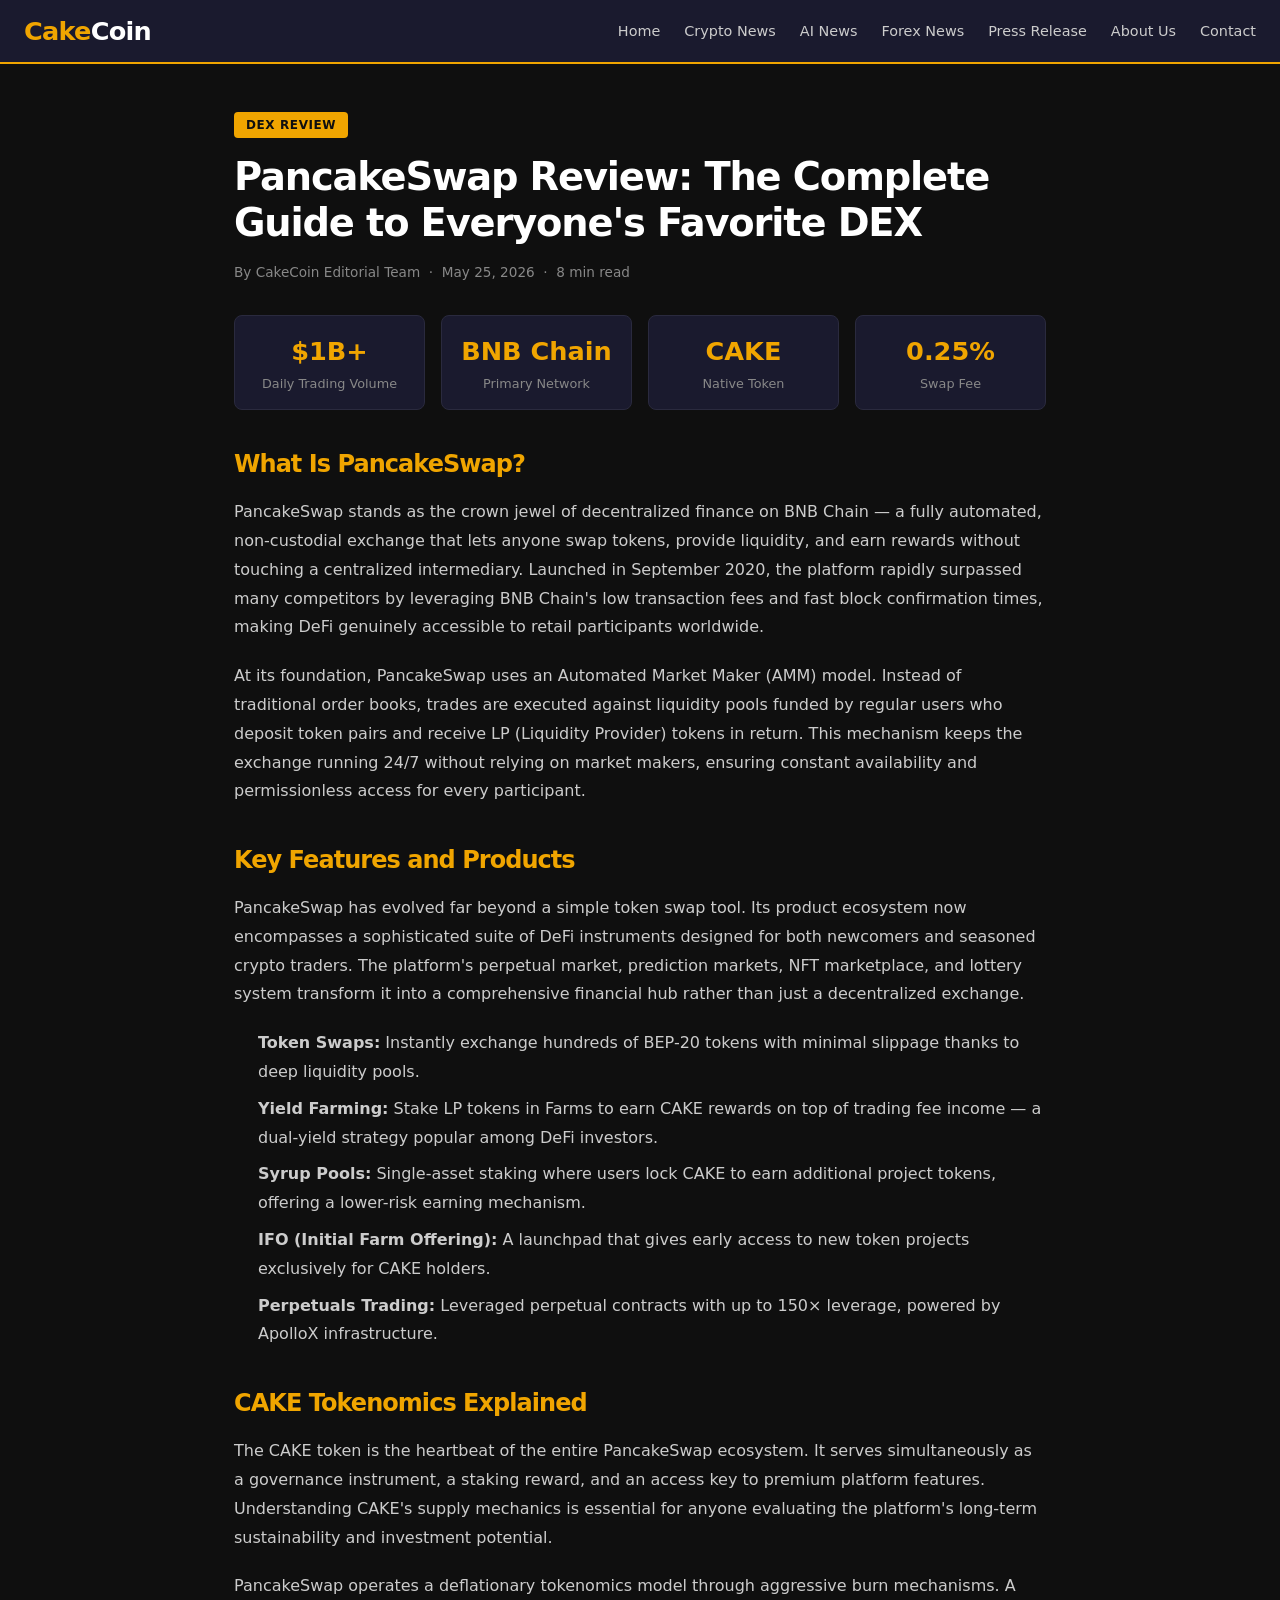
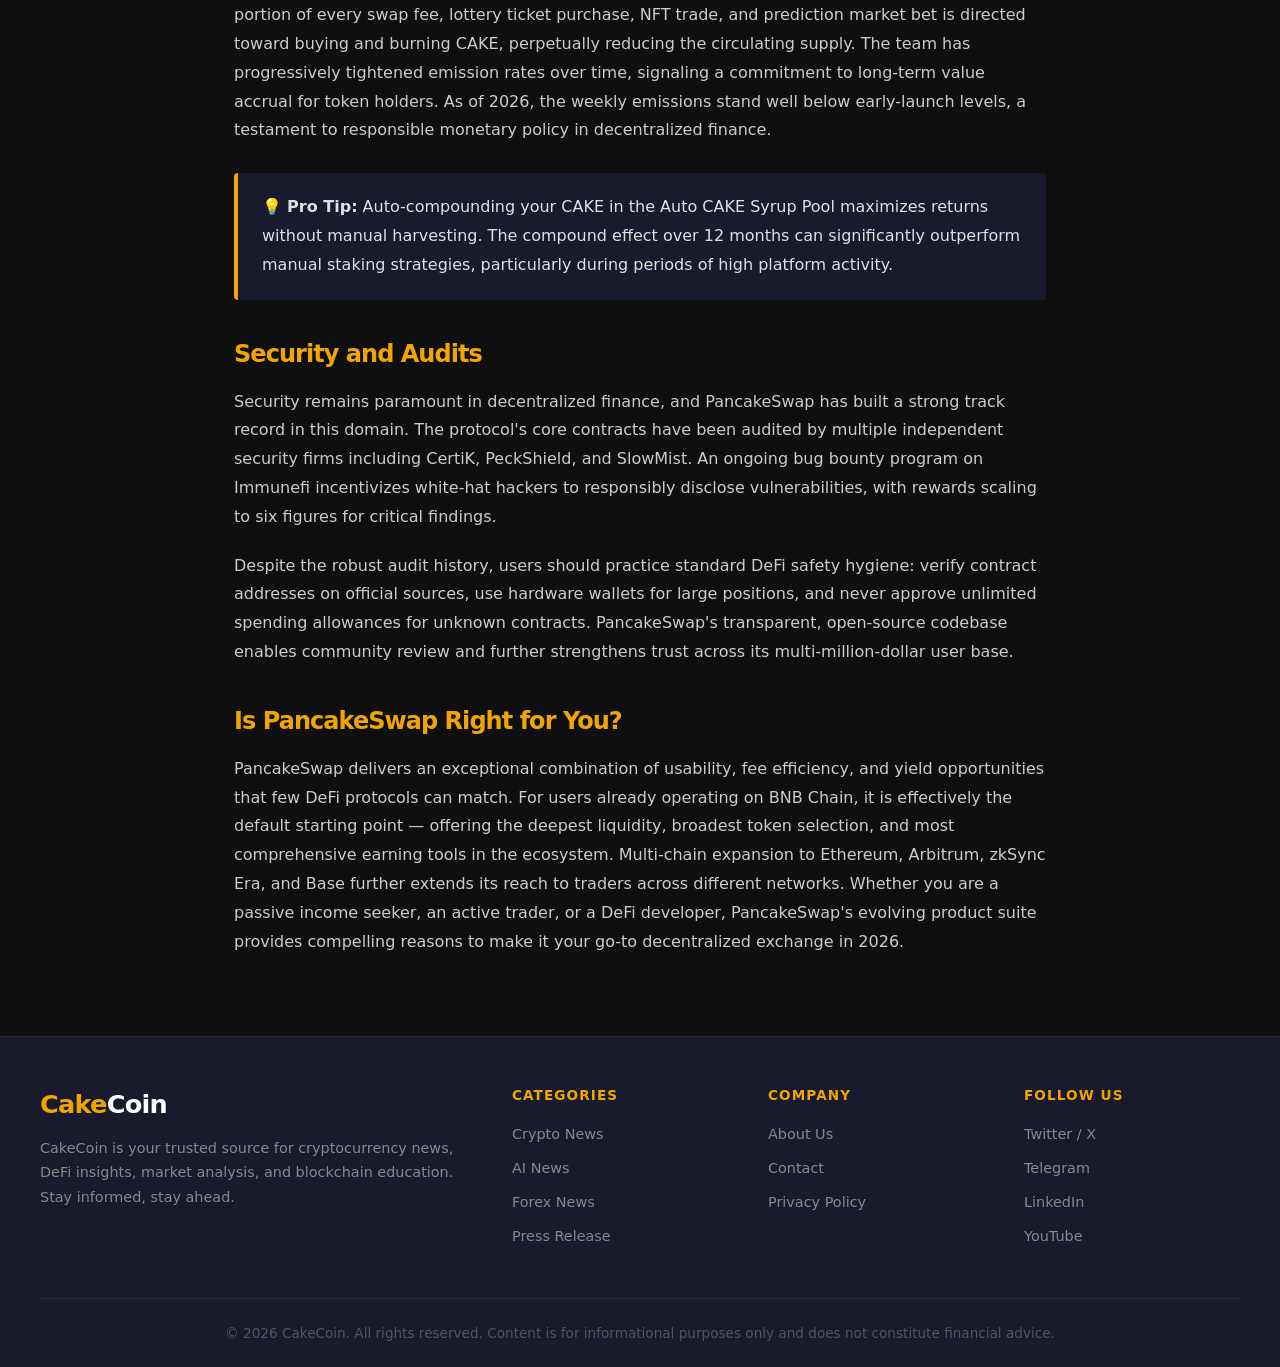
==== commit 40e6b876: "Restructure website as CakeCoin with new content, header, footer, and meta tags Agent-Logs-Url: http" ====
--- a/index.html
+++ b/index.html
@@ -1,104 +1,163 @@
 <!DOCTYPE html>
 <html lang="en">
 <head>
-  <meta charset="UTF-8">
-  <meta name="viewport" content="width=device-width, initial-scale=1.0">
-  <title>PancakeSwap Review: The Complete Guide to Everyone's Favorite DEX | CakeSwap</title>
-  <meta name="description" content="A comprehensive review of PancakeSwap, the leading decentralized exchange on BNB Chain. Learn about CAKE tokenomics, liquidity pools, yield farming, and more.">
-  <meta name="application-name" content="CakeSwap">
-  <meta name="author" content="CakeSwap Editorial Team">
-  <meta name="keywords" content="CakeSwap, DeFi news, crypto intelligence, PancakeSwap, blockchain analysis">
-  <meta property="og:site_name" content="CakeSwap">
-  <meta property="og:title" content="PancakeSwap Review: The Complete Guide to Everyone's Favorite DEX | CakeSwap">
-  <meta property="og:description" content="A comprehensive review of PancakeSwap, the leading decentralized exchange on BNB Chain. Learn about CAKE tokenomics, liquidity pools, yield farming, and more.">
-  <meta property="og:type" content="website">
-  <meta name="twitter:card" content="summary_large_image">
-  <meta name="twitter:title" content="PancakeSwap Review: The Complete Guide to Everyone's Favorite DEX | CakeSwap">
-  <meta name="twitter:description" content="A comprehensive review of PancakeSwap, the leading decentralized exchange on BNB Chain. Learn about CAKE tokenomics, liquidity pools, yield farming, and more.">
-  <link rel="stylesheet" href="1de98341b7e33ab1.css">
+    <meta charset="UTF-8">
+    <meta name="viewport" content="width=device-width, initial-scale=1.0">
+    <title>PancakeSwap Review: The Complete Guide to Everyone's Favorite DEX | CakeCoin</title>
+    <meta name="description" content="Discover everything about PancakeSwap — the most popular decentralized exchange on BNB Chain. From liquidity pools and yield farming to CAKE tokenomics, our complete guide covers it all.">
+    <meta name="robots" content="index, follow, max-image-preview:large, max-snippet:-1, max-video-preview:-1">
+    <meta name="author" content="CakeCoin Editorial Team">
+    <meta property="og:locale" content="en_US">
+    <meta property="og:type" content="article">
+    <meta property="og:title" content="PancakeSwap Review: The Complete Guide to Everyone's Favorite DEX | CakeCoin">
+    <meta property="og:description" content="Discover everything about PancakeSwap — the most popular decentralized exchange on BNB Chain. From liquidity pools and yield farming to CAKE tokenomics, our complete guide covers it all.">
+    <meta property="og:site_name" content="CakeCoin">
+    <meta property="article:published_time" content="2026-05-25T10:00:00+00:00">
+    <meta name="twitter:card" content="summary_large_image">
+    <meta name="twitter:title" content="PancakeSwap Review: The Complete Guide to Everyone's Favorite DEX | CakeCoin">
+    <meta name="twitter:description" content="Discover everything about PancakeSwap — the most popular decentralized exchange on BNB Chain. From liquidity pools and yield farming to CAKE tokenomics, our complete guide covers it all.">
+    <link rel="stylesheet" href="1de98341b7e33ab1.css">
+    <style>
+        body { font-family: system-ui, -apple-system, sans-serif; background: #0f0f0f; color: #e5e5e5; margin: 0; }
+        .site-header { background: #1a1a2e; border-bottom: 2px solid #f0a500; padding: 0 24px; display: flex; align-items: center; justify-content: space-between; height: 64px; position: sticky; top: 0; z-index: 100; }
+        .site-logo { font-size: 1.6rem; font-weight: 800; color: #f0a500; letter-spacing: -0.03em; text-decoration: none; }
+        .site-logo span { color: #fff; }
+        .site-nav { display: flex; gap: 24px; list-style: none; margin: 0; padding: 0; }
+        .site-nav a { color: #ccc; text-decoration: none; font-size: 0.9rem; font-weight: 500; transition: color 0.2s; }
+        .site-nav a:hover { color: #f0a500; }
+        .main-content { max-width: 860px; margin: 48px auto; padding: 0 24px; }
+        .article-header { margin-bottom: 32px; }
+        .article-category { display: inline-block; background: #f0a500; color: #0f0f0f; font-size: 0.75rem; font-weight: 700; padding: 4px 12px; border-radius: 4px; text-transform: uppercase; letter-spacing: 0.05em; margin-bottom: 16px; }
+        h1 { font-size: 2.4rem; font-weight: 800; line-height: 1.2; color: #fff; margin-bottom: 16px; letter-spacing: -0.03em; }
+        .article-meta { color: #888; font-size: 0.85rem; margin-bottom: 24px; }
+        .article-body h2 { font-size: 1.5rem; font-weight: 700; color: #f0a500; margin: 36px 0 16px; }
+        .article-body p { line-height: 1.8; color: #ccc; margin-bottom: 20px; font-size: 1rem; }
+        .article-body ul { padding-left: 24px; margin-bottom: 20px; }
+        .article-body ul li { color: #ccc; line-height: 1.8; margin-bottom: 8px; }
+        .highlight-box { background: #1a1a2e; border-left: 4px solid #f0a500; padding: 20px 24px; border-radius: 4px; margin: 28px 0; }
+        .highlight-box p { margin: 0; color: #e0e0e0; }
+        .key-facts { display: grid; grid-template-columns: repeat(auto-fit, minmax(180px, 1fr)); gap: 16px; margin: 28px 0; }
+        .fact-card { background: #1a1a2e; border: 1px solid #2a2a3e; border-radius: 8px; padding: 16px; text-align: center; }
+        .fact-card .value { font-size: 1.6rem; font-weight: 800; color: #f0a500; }
+        .fact-card .label { font-size: 0.8rem; color: #888; margin-top: 4px; }
+        .site-footer { background: #1a1a2e; border-top: 1px solid #2a2a3e; padding: 48px 24px 24px; margin-top: 80px; }
+        .footer-inner { max-width: 1200px; margin: 0 auto; }
+        .footer-grid { display: grid; grid-template-columns: 2fr 1fr 1fr 1fr; gap: 40px; margin-bottom: 40px; }
+        .footer-brand p { color: #888; font-size: 0.9rem; line-height: 1.7; margin-top: 12px; }
+        .footer-col h4 { color: #f0a500; font-size: 0.85rem; font-weight: 700; text-transform: uppercase; letter-spacing: 0.08em; margin-bottom: 16px; }
+        .footer-col ul { list-style: none; padding: 0; margin: 0; }
+        .footer-col ul li { margin-bottom: 10px; }
+        .footer-col ul li a { color: #888; text-decoration: none; font-size: 0.9rem; transition: color 0.2s; }
+        .footer-col ul li a:hover { color: #f0a500; }
+        .footer-bottom { border-top: 1px solid #2a2a3e; padding-top: 24px; text-align: center; color: #555; font-size: 0.85rem; }
+        @media (max-width: 768px) {
+            .site-nav { display: none; }
+            h1 { font-size: 1.7rem; }
+            .footer-grid { grid-template-columns: 1fr 1fr; }
+            .key-facts { grid-template-columns: repeat(2, 1fr); }
+        }
+    </style>
 </head>
-<body class="bg-gray-950 text-white min-h-screen flex flex-col">
-<header class="bg-gray-900 border-b border-gray-800 sticky top-0 z-50">
-  <div class="max-w-6xl mx-auto px-4 py-4 flex flex-col gap-4 lg:flex-row lg:items-center lg:justify-between">
-    <div>
-      <a href="index.html" class="text-2xl font-bold text-yellow-400">🥞 CakeSwap</a>
-      <p class="text-xs text-gray-400">Your Premier DeFi &amp; Crypto Intelligence Hub</p>
+<body>
+<header class="site-header">
+    <a href="index.html" class="site-logo">Cake<span>Coin</span></a>
+    <nav>
+        <ul class="site-nav">
+            <li><a href="index.html">Home</a></li>
+            <li><a href="crypto-news.html">Crypto News</a></li>
+            <li><a href="ai-news.html">AI News</a></li>
+            <li><a href="forex-news.html">Forex News</a></li>
+            <li><a href="press-release.html">Press Release</a></li>
+            <li><a href="about-us.html">About Us</a></li>
+            <li><a href="contact.html">Contact</a></li>
+        </ul>
+    </nav>
+</header>
+
+<main class="main-content">
+    <div class="article-header">
+        <span class="article-category">DEX Review</span>
+        <h1>PancakeSwap Review: The Complete Guide to Everyone's Favorite DEX</h1>
+        <div class="article-meta">By CakeCoin Editorial Team &nbsp;·&nbsp; May 25, 2026 &nbsp;·&nbsp; 8 min read</div>
     </div>
-    <nav class="flex flex-wrap gap-4 text-sm lg:gap-6">
-      <a href="index.html" class="text-yellow-400 font-semibold">Home</a>
-      <a href="crypto-news.html" class="text-gray-300 hover:text-yellow-400 transition-colors">Crypto News</a>
-      <a href="ai-news.html" class="text-gray-300 hover:text-yellow-400 transition-colors">AI News</a>
-      <a href="forex-news.html" class="text-gray-300 hover:text-yellow-400 transition-colors">Forex News</a>
-      <a href="press-release.html" class="text-gray-300 hover:text-yellow-400 transition-colors">Press Release</a>
-      <a href="about-us.html" class="text-gray-300 hover:text-yellow-400 transition-colors">About Us</a>
-      <a href="contact.html" class="text-gray-300 hover:text-yellow-400 transition-colors">Contact</a>
-    </nav>
-  </div>
-</header>
-  <main class="max-w-4xl mx-auto px-4 py-8 flex-1 w-full">
-    <section class="bg-gray-800 rounded-lg p-6 mb-6">
-      <span class="bg-yellow-400/10 text-yellow-400 text-xs px-2 py-1 rounded">DEX Review</span>
-      <h1 class="text-3xl font-bold text-white mb-4 mt-4">PancakeSwap Review: The Complete Guide to Everyone's Favorite DEX</h1>
-      <p class="text-gray-300 leading-relaxed mb-4">PancakeSwap remains one of the most recognizable decentralized exchanges in the market because it manages to be approachable for newcomers while still offering enough depth for advanced DeFi users. Built on BNB Chain, the platform combines token swapping, liquidity provision, staking, perpetual innovation, and community incentives in one interface. This review explains how PancakeSwap works, why the CAKE token still matters in a competitive market, and what users should consider before committing capital to pools, farms, or trading strategies.</p>
-    </section>
 
-      <section class="bg-gray-800 rounded-lg p-6 mb-6">
-        <h2 class="text-2xl font-semibold text-yellow-400 mt-0 mb-4">What is PancakeSwap</h2>
-        <p class="text-gray-300 leading-relaxed mb-4">PancakeSwap is a decentralized exchange, or DEX, that allows users to swap tokens directly from self-custodied wallets without routing orders through a centralized intermediary. Instead of relying on a traditional order book, it uses automated market maker infrastructure that prices assets through liquidity pools funded by users. That design makes trading accessible around the clock and lets anyone become a liquidity provider rather than just a passive market participant. For many retail users, PancakeSwap serves as a first introduction to DeFi because the interface is clean, the wallet integrations are familiar, and the basic swap experience is significantly less intimidating than navigating a professional centralized trading terminal.</p>
-        <p class="text-gray-300 leading-relaxed mb-4">Its importance comes from more than simple token swaps. PancakeSwap has expanded into a broader ecosystem that includes staking, farming, bridge-adjacent functionality, prediction-style features, and periodic product launches that keep the community engaged. The brand is especially strong on BNB Chain, where lower transaction costs historically helped attract users priced out of more expensive networks during periods of high demand. Even as multichain DeFi matures, PancakeSwap remains relevant because it blends liquidity, recognizable branding, and incentives in a way that keeps traders, yield seekers, and long-term token holders participating in the same ecosystem.</p>
-      </section>
-      <section class="bg-gray-800 rounded-lg p-6 mb-6">
-        <h2 class="text-2xl font-semibold text-yellow-400 mt-0 mb-4">Key Features</h2>
-        <p class="text-gray-300 leading-relaxed mb-4">The platform's core feature is token swapping, but the user experience is defined by the supporting tools wrapped around it. Traders can compare route efficiency, adjust slippage, and execute transactions directly from compatible wallets while maintaining control of their assets. For active DeFi participants, that combination of convenience and self-custody is a major draw. PancakeSwap also supports concentrated or flexible liquidity experiences in different contexts, giving more sophisticated users ways to think about capital efficiency instead of simply depositing into static two-token pools and hoping fee generation offsets impermanent loss.</p>
-        <p class="text-gray-300 leading-relaxed mb-4">Beyond swaps, PancakeSwap has historically succeeded by turning utility into a habit loop. Users who arrive to trade often discover staking, farming, token launches, and other ecosystem touchpoints that encourage repeat visits. This matters because sticky user behavior is one of the best indicators of protocol durability. A DEX can temporarily attract volume with incentives, but lasting relevance requires a reason for users to stay when conditions change. PancakeSwap's design, educational materials, and ongoing product refinement help the platform maintain that relationship with its audience, even as competitors try to copy the model with higher short-term rewards.</p>
-      </section>
-      <section class="bg-gray-800 rounded-lg p-6 mb-6">
-        <h2 class="text-2xl font-semibold text-yellow-400 mt-0 mb-4">CAKE Token & Tokenomics</h2>
-        <p class="text-gray-300 leading-relaxed mb-4">CAKE is the exchange's native token and sits at the center of governance, incentives, and brand identity. In practice, tokenomics determine whether a DEX can sustain growth without overpaying for liquidity. The most important question is not whether rewards exist, but whether emissions, burns, fee capture, and utility are balanced over time. PancakeSwap has spent years iterating on this balance, with the community regularly evaluating how to reduce inflationary pressure while preserving enough incentives to keep users engaged. That evolution matters because DeFi investors are increasingly skeptical of governance tokens that lack a credible path to long-term value accrual.</p>
-        <p class="text-gray-300 leading-relaxed mb-4">CAKE's role spans staking participation, governance signaling, promotional campaigns, and ecosystem visibility. While no token should be treated as risk free, CAKE benefits from being attached to a product users already understand and use. Tokenomics become healthier when token demand is supported by real platform activity rather than speculation alone. That is why analysts often watch metrics such as trading volume, liquidity depth, active addresses, and treasury decisions alongside raw token price. For prospective users, understanding CAKE means looking beyond annual percentage yields and asking whether the protocol's economic design still aligns incentives between traders, liquidity providers, and long-term holders.</p>
-      </section>
-      <section class="bg-gray-800 rounded-lg p-6 mb-6">
-        <h2 class="text-2xl font-semibold text-yellow-400 mt-0 mb-4">Yield Farming & Liquidity Pools</h2>
-        <p class="text-gray-300 leading-relaxed mb-4">Liquidity pools are the foundation of PancakeSwap's trading engine, and yield farming is the mechanism that turns passive capital into an active strategy. When users contribute paired assets to a pool, they help facilitate swaps and in return may earn a portion of trading fees. Farming layers additional token incentives on top of that base return. This can produce attractive headline yields, but those yields only tell part of the story. Real outcomes depend on fee generation, token price behavior, emissions, and the possibility of impermanent loss when the paired assets move sharply relative to one another.</p>
-        <p class="text-gray-300 leading-relaxed mb-4">Experienced users treat farming as risk-managed capital allocation rather than free income. A stablecoin pair may offer lower upside but cleaner risk characteristics, while volatile pools can generate strong rewards during active markets yet punish providers when prices trend aggressively in one direction. PancakeSwap gives users enough breadth to tailor participation, which is a strength, but the platform still demands careful evaluation from anyone supplying liquidity. The smartest approach is to review pool composition, historical volatility, incentive schedules, and exit liquidity before depositing. Yield farming can be productive on PancakeSwap, but only when users understand exactly what risks they are being paid to assume.</p>
-      </section>
-      <section class="bg-gray-800 rounded-lg p-6 mb-6">
-        <h2 class="text-2xl font-semibold text-yellow-400 mt-0 mb-4">Is PancakeSwap Safe?</h2>
-        <p class="text-gray-300 leading-relaxed mb-4">No DeFi protocol can eliminate risk, so the practical question is whether PancakeSwap offers a security posture, operating history, and level of transparency that justify user trust. Its longevity, scale, and public scrutiny work in its favor. Large protocols are not automatically safe, but they benefit from repeated testing under real market conditions and from communities that quickly surface issues. Users still face smart contract risk, wallet security risk, phishing attempts, governance changes, and market volatility. Safety therefore depends not only on PancakeSwap's infrastructure, but also on how carefully individual users manage approvals, verify URLs, and size positions.</p>
-        <p class="text-gray-300 leading-relaxed mb-4">For most users, PancakeSwap is best viewed as a mature DeFi venue rather than a guaranteed-safe savings product. That distinction matters. The platform is widely used and comparatively established, yet every action on-chain still carries execution and counterparty-model risk at the smart-contract level. A cautious user can improve security by using hardware wallets, limiting approvals, reviewing pool details before deposit, and avoiding emotionally driven leverage or speculative rotations. In summary, PancakeSwap is one of the stronger retail-friendly DEX options in the market, but responsible usage requires the same discipline that any serious DeFi strategy demands.</p>
-      </section>
-  </main>
-<footer class="bg-gray-900 border-t border-gray-800 mt-16 py-12">
-  <div class="max-w-6xl mx-auto px-4">
-    <div class="flex flex-col md:flex-row justify-between items-start gap-8">
-      <div>
-        <p class="text-xl font-bold text-yellow-400 mb-2">🥞 CakeSwap</p>
-        <p class="text-gray-400 text-sm max-w-xs">Your premier destination for DeFi news, PancakeSwap insights, crypto market analysis, and blockchain intelligence.</p>
-      </div>
-      <div class="flex gap-12">
-        <div>
-          <h4 class="text-white font-semibold mb-3">News</h4>
-          <ul class="space-y-2 text-sm text-gray-400">
-            <li><a href="crypto-news.html" class="hover:text-yellow-400 transition-colors">Crypto News</a></li>
-            <li><a href="ai-news.html" class="hover:text-yellow-400 transition-colors">AI News</a></li>
-            <li><a href="forex-news.html" class="hover:text-yellow-400 transition-colors">Forex News</a></li>
-            <li><a href="press-release.html" class="hover:text-yellow-400 transition-colors">Press Releases</a></li>
-          </ul>
+    <div class="key-facts">
+        <div class="fact-card"><div class="value">$1B+</div><div class="label">Daily Trading Volume</div></div>
+        <div class="fact-card"><div class="value">BNB Chain</div><div class="label">Primary Network</div></div>
+        <div class="fact-card"><div class="value">CAKE</div><div class="label">Native Token</div></div>
+        <div class="fact-card"><div class="value">0.25%</div><div class="label">Swap Fee</div></div>
+    </div>
+
+    <div class="article-body">
+        <h2>What Is PancakeSwap?</h2>
+        <p>PancakeSwap stands as the crown jewel of decentralized finance on BNB Chain — a fully automated, non-custodial exchange that lets anyone swap tokens, provide liquidity, and earn rewards without touching a centralized intermediary. Launched in September 2020, the platform rapidly surpassed many competitors by leveraging BNB Chain's low transaction fees and fast block confirmation times, making DeFi genuinely accessible to retail participants worldwide.</p>
+        <p>At its foundation, PancakeSwap uses an Automated Market Maker (AMM) model. Instead of traditional order books, trades are executed against liquidity pools funded by regular users who deposit token pairs and receive LP (Liquidity Provider) tokens in return. This mechanism keeps the exchange running 24/7 without relying on market makers, ensuring constant availability and permissionless access for every participant.</p>
+
+        <h2>Key Features and Products</h2>
+        <p>PancakeSwap has evolved far beyond a simple token swap tool. Its product ecosystem now encompasses a sophisticated suite of DeFi instruments designed for both newcomers and seasoned crypto traders. The platform's perpetual market, prediction markets, NFT marketplace, and lottery system transform it into a comprehensive financial hub rather than just a decentralized exchange.</p>
+        <ul>
+            <li><strong>Token Swaps:</strong> Instantly exchange hundreds of BEP-20 tokens with minimal slippage thanks to deep liquidity pools.</li>
+            <li><strong>Yield Farming:</strong> Stake LP tokens in Farms to earn CAKE rewards on top of trading fee income — a dual-yield strategy popular among DeFi investors.</li>
+            <li><strong>Syrup Pools:</strong> Single-asset staking where users lock CAKE to earn additional project tokens, offering a lower-risk earning mechanism.</li>
+            <li><strong>IFO (Initial Farm Offering):</strong> A launchpad that gives early access to new token projects exclusively for CAKE holders.</li>
+            <li><strong>Perpetuals Trading:</strong> Leveraged perpetual contracts with up to 150× leverage, powered by ApolloX infrastructure.</li>
+        </ul>
+
+        <h2>CAKE Tokenomics Explained</h2>
+        <p>The CAKE token is the heartbeat of the entire PancakeSwap ecosystem. It serves simultaneously as a governance instrument, a staking reward, and an access key to premium platform features. Understanding CAKE's supply mechanics is essential for anyone evaluating the platform's long-term sustainability and investment potential.</p>
+        <p>PancakeSwap operates a deflationary tokenomics model through aggressive burn mechanisms. A portion of every swap fee, lottery ticket purchase, NFT trade, and prediction market bet is directed toward buying and burning CAKE, perpetually reducing the circulating supply. The team has progressively tightened emission rates over time, signaling a commitment to long-term value accrual for token holders. As of 2026, the weekly emissions stand well below early-launch levels, a testament to responsible monetary policy in decentralized finance.</p>
+
+        <div class="highlight-box">
+            <p>💡 <strong>Pro Tip:</strong> Auto-compounding your CAKE in the Auto CAKE Syrup Pool maximizes returns without manual harvesting. The compound effect over 12 months can significantly outperform manual staking strategies, particularly during periods of high platform activity.</p>
         </div>
-        <div>
-          <h4 class="text-white font-semibold mb-3">Company</h4>
-          <ul class="space-y-2 text-sm text-gray-400">
-            <li><a href="about-us.html" class="hover:text-yellow-400 transition-colors">About Us</a></li>
-            <li><a href="contact.html" class="hover:text-yellow-400 transition-colors">Contact</a></li>
-            <li><a href="privacy-policy.html" class="hover:text-yellow-400 transition-colors">Privacy Policy</a></li>
-          </ul>
+
+        <h2>Security and Audits</h2>
+        <p>Security remains paramount in decentralized finance, and PancakeSwap has built a strong track record in this domain. The protocol's core contracts have been audited by multiple independent security firms including CertiK, PeckShield, and SlowMist. An ongoing bug bounty program on Immunefi incentivizes white-hat hackers to responsibly disclose vulnerabilities, with rewards scaling to six figures for critical findings.</p>
+        <p>Despite the robust audit history, users should practice standard DeFi safety hygiene: verify contract addresses on official sources, use hardware wallets for large positions, and never approve unlimited spending allowances for unknown contracts. PancakeSwap's transparent, open-source codebase enables community review and further strengthens trust across its multi-million-dollar user base.</p>
+
+        <h2>Is PancakeSwap Right for You?</h2>
+        <p>PancakeSwap delivers an exceptional combination of usability, fee efficiency, and yield opportunities that few DeFi protocols can match. For users already operating on BNB Chain, it is effectively the default starting point — offering the deepest liquidity, broadest token selection, and most comprehensive earning tools in the ecosystem. Multi-chain expansion to Ethereum, Arbitrum, zkSync Era, and Base further extends its reach to traders across different networks. Whether you are a passive income seeker, an active trader, or a DeFi developer, PancakeSwap's evolving product suite provides compelling reasons to make it your go-to decentralized exchange in 2026.</p>
+    </div>
+</main>
+
+<footer class="site-footer">
+    <div class="footer-inner">
+        <div class="footer-grid">
+            <div class="footer-brand">
+                <a href="index.html" class="site-logo">Cake<span>Coin</span></a>
+                <p>CakeCoin is your trusted source for cryptocurrency news, DeFi insights, market analysis, and blockchain education. Stay informed, stay ahead.</p>
+            </div>
+            <div class="footer-col">
+                <h4>Categories</h4>
+                <ul>
+                    <li><a href="crypto-news.html">Crypto News</a></li>
+                    <li><a href="ai-news.html">AI News</a></li>
+                    <li><a href="forex-news.html">Forex News</a></li>
+                    <li><a href="press-release.html">Press Release</a></li>
+                </ul>
+            </div>
+            <div class="footer-col">
+                <h4>Company</h4>
+                <ul>
+                    <li><a href="about-us.html">About Us</a></li>
+                    <li><a href="contact.html">Contact</a></li>
+                    <li><a href="privacy-policy.html">Privacy Policy</a></li>
+                </ul>
+            </div>
+            <div class="footer-col">
+                <h4>Follow Us</h4>
+                <ul>
+                    <li><a href="#">Twitter / X</a></li>
+                    <li><a href="#">Telegram</a></li>
+                    <li><a href="#">LinkedIn</a></li>
+                    <li><a href="#">YouTube</a></li>
+                </ul>
+            </div>
         </div>
-      </div>
+        <div class="footer-bottom">
+            <p>© 2026 CakeCoin. All rights reserved. Content is for informational purposes only and does not constitute financial advice.</p>
+        </div>
     </div>
-    <div class="border-t border-gray-800 mt-8 pt-6 text-center text-gray-500 text-sm">
-      <p>© 2026 CakeSwap. All rights reserved. | Empowering the DeFi community with trusted crypto intelligence.</p>
-    </div>
-  </div>
 </footer>
 </body>
 </html>
